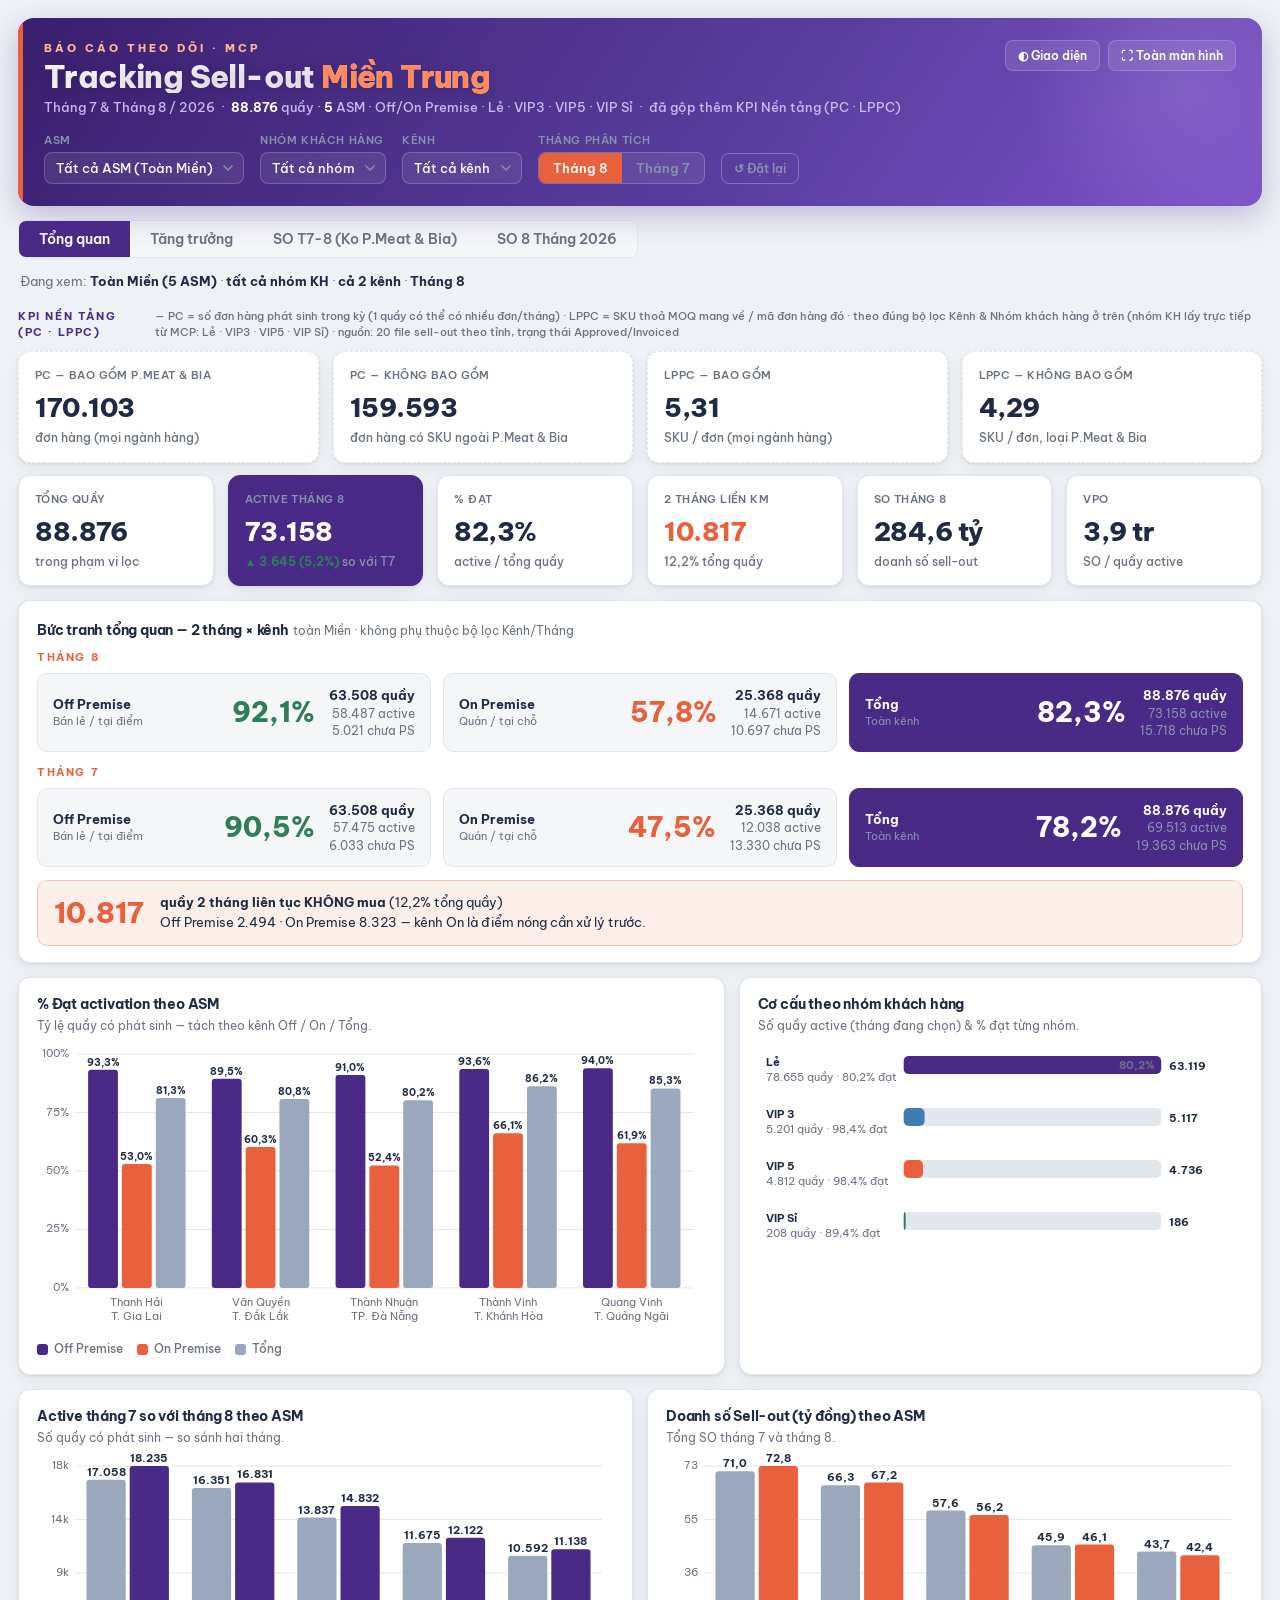
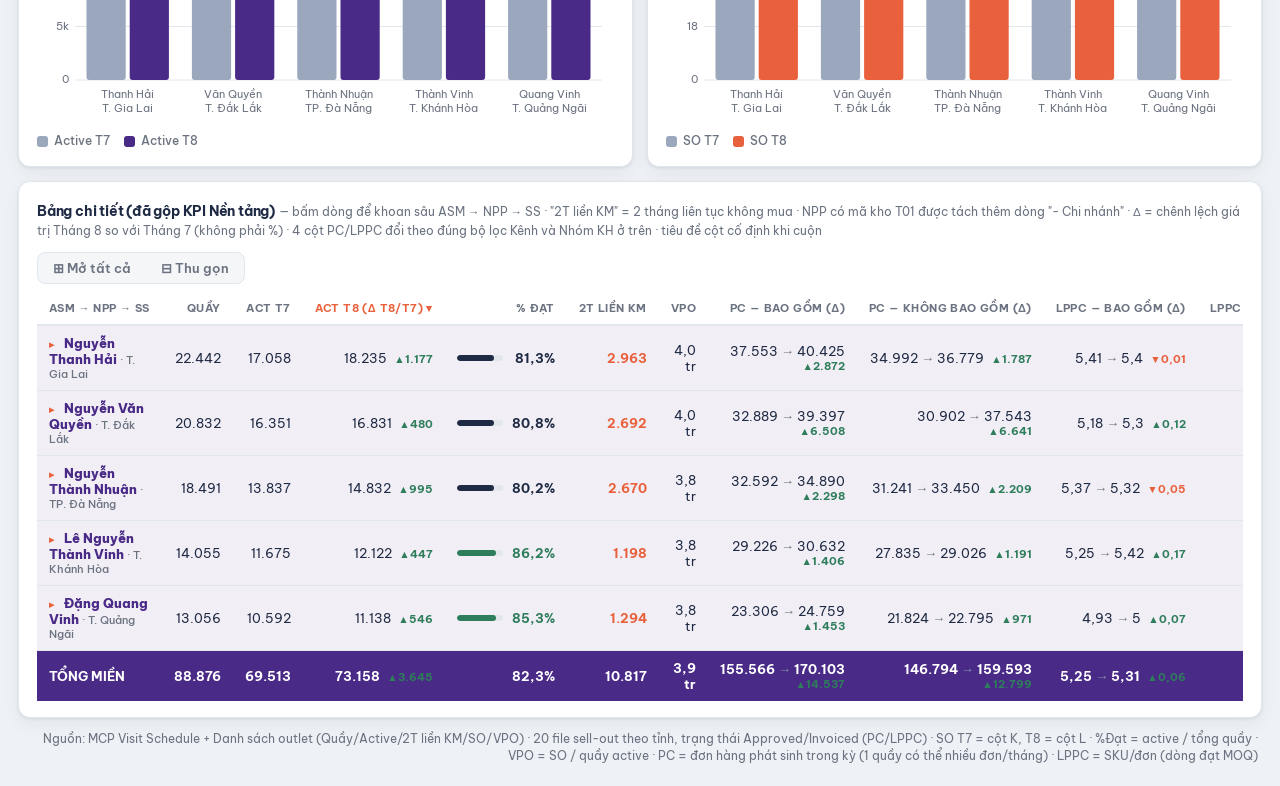
==== index.html.html @ 361c1997 "Add files via upload" ====
<html lang="vi"><head>
<meta charset="utf-8">
<meta name="viewport" content="width=device-width, initial-scale=1">
<style>img{max-width:100%}[hidden]{display:none!important}</style>
<title>Sell-out Miền Trung — Gộp KPI Nền tảng</title>
<link rel="preconnect" href="https://fonts.googleapis.com">
<link rel="preconnect" href="https://fonts.gstatic.com" crossorigin="">
<link rel="stylesheet" href="https://fonts.googleapis.com/css2?family=Be+Vietnam+Pro:wght@400;500;600;700;800&amp;display=swap">
<style>
:root{
  --bg:#eef1f5; --card:#ffffff; --ink:#1f2a44; --muted:#6b7280; --line:#e2e7ee;
  --navy:#4a2a87; --navy2:#6a48b0; --accent:#e8613c; --green:#2e7d5b; --slate:#a99ec9;
  --hdr-g1:#3a1f6e; --hdr-g2:#5b3fa0;
  --on-dark:#ffffff; --dark-sub:#8493ac; --chip:#f4f6f8; --shadow:0 1px 3px rgba(20,30,50,.09),0 6px 18px rgba(20,30,50,.05);
  --vip0:#4a2a87; --vip1:#3e7cb1; --vip2:#e8613c; --vip3:#2e7d5b;
  --nbbg:#fceee9; --nbln:#f1c3b4;
}
:root:not([data-theme="light"]){}
@media (prefers-color-scheme:dark){
  :root:not([data-theme="light"]){
    --bg:#0e1424; --card:#161f33; --ink:#eaf0f8; --muted:#9aa7bc; --line:#26324a;
    --navy:#2a1c4e; --navy2:#3a2a63; --chip:#1c1830; --slate:#7d6ea0; --hdr-g1:#241246; --hdr-g2:#3a2472;
    --shadow:0 1px 3px rgba(0,0,0,.4),0 8px 22px rgba(0,0,0,.35);
    --on-dark:#eaf0f8; --dark-sub:#8493ac; --nbbg:#2a1c18; --nbln:#5c3327;
  }
}
:root[data-theme="dark"]{
  --bg:#0e1424; --card:#161f33; --ink:#eaf0f8; --muted:#9aa7bc; --line:#26324a;
  --navy:#2a1c4e; --navy2:#3a2a63; --chip:#1c1830; --slate:#7d6ea0; --hdr-g1:#241246; --hdr-g2:#3a2472;
  --shadow:0 1px 3px rgba(0,0,0,.4),0 8px 22px rgba(0,0,0,.35);
  --on-dark:#eaf0f8; --dark-sub:#8493ac; --nbbg:#2a1c18; --nbln:#5c3327;
}
*{margin:0;padding:0;box-sizing:border-box}
body{font-family:'Be Vietnam Pro',-apple-system,BlinkMacSystemFont,'Segoe UI',Roboto,sans-serif;background:var(--bg);color:var(--ink);line-height:1.5;-webkit-font-smoothing:antialiased}
.wrap{max-width:1360px;margin:0 auto;padding:18px}
.tnum{font-variant-numeric:tabular-nums}

/* header */
.hdr{background:linear-gradient(125deg,var(--hdr-g1) 0%,var(--hdr-g2) 62%,#7c53c8 100%);color:var(--on-dark);border-radius:16px;padding:22px 26px;box-shadow:0 10px 30px rgba(74,42,135,.28);position:relative;overflow:hidden}
.hdr::before{content:"";position:absolute;left:0;top:0;bottom:0;width:5px;background:var(--accent)}
.hdr::after{content:"";position:absolute;right:-80px;top:-90px;width:320px;height:320px;border-radius:50%;background:radial-gradient(circle,rgba(255,255,255,.10),transparent 70%);pointer-events:none}
.hdr .eyebrow{font-size:11px;letter-spacing:3px;font-weight:800;color:#ffb599;text-transform:uppercase}
.hdr h1{font-size:31px;font-weight:800;margin:3px 0 5px;letter-spacing:-.6px;line-height:1.08;
  background:linear-gradient(92deg,#ffffff 0%,#f0e6ff 45%,#e9d0ff 100%);-webkit-background-clip:text;background-clip:text;color:transparent;
  text-shadow:0 2px 14px rgba(0,0,0,.18)}
.hdr h1 .accent{-webkit-text-fill-color:#ff8a5c;color:#ff8a5c}
.hdr .sub{font-size:12.5px;color:#cbb8ee;font-weight:500}
.hdr .sub b{color:#fff;font-weight:700}
.hdr-top{display:flex;justify-content:space-between;align-items:flex-start;gap:16px;flex-wrap:wrap}
.themebtn{background:rgba(255,255,255,.1);border:1px solid rgba(255,255,255,.18);color:var(--on-dark);border-radius:8px;padding:7px 12px;font-size:12px;font-weight:600;cursor:pointer;font-family:inherit}
.themebtn:hover{background:rgba(255,255,255,.18)}

/* filters */
.filters{display:flex;gap:16px;flex-wrap:wrap;margin-top:16px}
.fg{display:flex;flex-direction:column;gap:4px}
.fg label{font-size:10.5px;letter-spacing:.6px;text-transform:uppercase;color:var(--dark-sub);font-weight:600}
.fg select{padding:7px 30px 7px 11px;border:1px solid rgba(255,255,255,.2);border-radius:8px;background:rgba(255,255,255,.08);color:var(--on-dark);font-size:13px;font-weight:500;font-family:inherit;cursor:pointer;
  appearance:none;background-image:url("data:image/svg+xml;utf8,<svg xmlns='http://www.w3.org/2000/svg' width='10' height='10' viewBox='0 0 10 10'><path d='M1 3l4 4 4-4' stroke='%238493ac' stroke-width='1.5' fill='none' stroke-linecap='round'/></svg>");background-repeat:no-repeat;background-position:right 10px center}
.fg select option{background:#3a2472;color:#fff}
.seg{display:inline-flex;background:rgba(255,255,255,.08);border:1px solid rgba(255,255,255,.2);border-radius:8px;overflow:hidden}
.seg button{background:transparent;border:0;color:var(--dark-sub);padding:7px 14px;font-size:13px;font-weight:600;cursor:pointer;font-family:inherit}
.seg button.on{background:var(--accent);color:#fff}
.reset{align-self:flex-end;background:transparent;border:1px solid rgba(255,255,255,.25);color:var(--dark-sub);border-radius:8px;padding:7px 12px;font-size:12px;font-weight:600;cursor:pointer;font-family:inherit}
.reset:hover{color:#fff;border-color:rgba(255,255,255,.5)}

.context{margin:14px 2px 4px;font-size:13px;color:var(--muted)}
.context b{color:var(--ink);font-weight:700}

/* kpi */
.kpis{display:grid;grid-template-columns:repeat(6,1fr);gap:14px;margin-top:12px}
.kpi{background:var(--card);border:1px solid var(--line);border-radius:12px;padding:15px 16px;box-shadow:var(--shadow)}
.kpi .k-lab{font-size:11px;letter-spacing:.4px;text-transform:uppercase;color:var(--muted);font-weight:600}
.kpi .k-val{font-size:26px;font-weight:800;margin-top:5px;letter-spacing:-.5px}
.kpi .k-sub{font-size:11.5px;color:var(--muted);margin-top:2px;font-weight:500}
.kpi .k-sub .up{color:var(--green);font-weight:700}
.kpi .k-sub .dn{color:var(--accent);font-weight:700}
.kpi.hl{background:var(--navy);border-color:var(--navy)}
.kpi.hl .k-lab,.kpi.hl .k-sub{color:var(--dark-sub)}
.kpi.hl .k-val{color:#fff}

/* overview matrix */
.ov-lab{font-size:11px;letter-spacing:1.6px;font-weight:700;color:var(--accent);margin:12px 0 7px}
.ov-lab:first-child{margin-top:2px}
.ov-cards{display:grid;grid-template-columns:repeat(3,1fr);gap:12px}
.ovc{border:1px solid var(--line);border-radius:10px;padding:12px 15px;background:var(--chip);display:flex;align-items:center;gap:14px}
.ovc.tot{background:var(--navy);color:#fff;border-color:var(--navy)}
.ovc-l{flex:1;min-width:0}
.ovc-h{font-size:12.5px;font-weight:700}
.ovc-sub{font-size:10.5px;color:var(--muted)}
.ovc.tot .ovc-sub{color:var(--dark-sub)}
.ovc-p{font-size:27px;font-weight:800;line-height:1}
.ovc-r{text-align:right;font-size:11.5px;color:var(--muted);font-variant-numeric:tabular-nums;white-space:nowrap}
.ovc.tot .ovc-r{color:var(--dark-sub)}
.ovc-r b{display:block;color:var(--ink);font-size:12.5px}
.ovc.tot .ovc-r b{color:#fff}
.ov-nb{margin-top:13px;background:var(--nbbg);border:1px solid var(--nbln);border-radius:10px;padding:11px 16px;display:flex;align-items:center;gap:16px}
.ov-nb .n{font-size:28px;font-weight:800;color:var(--accent);font-variant-numeric:tabular-nums}
.ov-nb .t{font-size:13px}
.ov-nb .t b{font-weight:700}
/* drill tree */
tbody tr.lvl0{cursor:pointer;background:color-mix(in srgb,var(--navy) 8%,var(--card))}
tbody tr.lvl0:hover{background:color-mix(in srgb,var(--navy) 15%,var(--card))}
tbody tr.lvl0 td:first-child{font-weight:800;color:var(--navy)}
tbody tr.lvl1{cursor:pointer;background:var(--card)}
tbody tr.lvl1:hover{background:var(--chip)}
tbody tr.lvl1 td:first-child{font-weight:700}
tbody tr.lvl2 td:first-child{font-weight:500;color:var(--muted)}
.cx{display:inline-block;width:15px;color:var(--accent);font-size:10px;font-weight:800}
.cx.leaf{color:transparent}
.nm{font-variant-numeric:normal}

/* charts */
.grid2{display:grid;grid-template-columns:1.35fr 1fr;gap:14px;margin-top:14px}
.grid2b{display:grid;grid-template-columns:1fr 1fr;gap:14px;margin-top:14px}
.panel{background:var(--card);border:1px solid var(--line);border-radius:12px;padding:16px 18px;box-shadow:var(--shadow)}
.panel h3{font-size:14px;font-weight:700;letter-spacing:-.2px}
.panel .pnote{font-size:11.5px;color:var(--muted);margin-top:2px;margin-bottom:6px}
.legend{display:flex;gap:14px;flex-wrap:wrap;margin-top:10px}
.legend span{display:inline-flex;align-items:center;gap:6px;font-size:12px;color:var(--muted);font-weight:500}
.legend i{width:11px;height:11px;border-radius:3px;display:inline-block}
svg .axis{fill:var(--muted);font-size:11px}
svg .axis.tn{font-variant-numeric:tabular-nums}
svg .vlab{fill:var(--ink);font-size:10.5px;font-weight:700;font-variant-numeric:tabular-nums}
svg .grid{stroke:var(--line);stroke-width:1}

/* table */
.tbl-head{display:flex;justify-content:space-between;align-items:center;gap:12px;flex-wrap:wrap;margin-bottom:8px}
.tabseg{display:inline-flex;background:var(--chip);border:1px solid var(--line);border-radius:8px;overflow:hidden}
.tabseg button{background:transparent;border:0;color:var(--muted);padding:7px 15px;font-size:13px;font-weight:600;cursor:pointer;font-family:inherit}
.tabseg button.on{background:var(--navy);color:#fff}
table{width:100%;border-collapse:collapse;font-size:13px}
thead th{text-align:right;padding:9px 12px;border-bottom:2px solid var(--line);color:var(--muted);font-weight:700;font-size:11px;text-transform:uppercase;letter-spacing:.4px;white-space:nowrap;cursor:pointer;user-select:none}
thead th:first-child{text-align:left}
thead th:hover{color:var(--ink)}
thead th.sorted{color:var(--accent)}
tbody td{padding:9px 12px;border-bottom:1px solid var(--line);text-align:right;font-variant-numeric:tabular-nums}
tbody td:first-child{text-align:left;font-weight:600}
tbody tr:hover{background:var(--chip)}
tbody tr.tot{background:var(--navy);color:#fff}
tbody tr.tot td{border-bottom:none;font-weight:700}
tbody tr.tot:hover{background:var(--navy)}
.kv{font-size:11px;color:var(--muted);font-weight:500}
tbody tr.tot .kv{color:var(--dark-sub)}
.pctcell{display:inline-flex;align-items:center;gap:8px;justify-content:flex-end}
.pbar{width:46px;height:6px;border-radius:3px;background:var(--line);overflow:hidden;flex:none}
.pbar i{display:block;height:100%;border-radius:3px}
.pv{min-width:44px;text-align:right;font-weight:700}
.foot{color:var(--muted);font-size:11.5px;text-align:right;padding:12px 4px 4px}
@media (max-width:960px){.kpis{grid-template-columns:repeat(3,1fr)}.grid2,.grid2b{grid-template-columns:1fr}}
@media (max-width:560px){.kpis{grid-template-columns:repeat(2,1fr)}}

.kpisFund{display:grid;grid-template-columns:repeat(4,1fr);gap:14px;margin-top:10px}
.kpisFund .kpi{border-style:dashed}
.fundlab{font-size:11px;letter-spacing:1.6px;font-weight:700;color:var(--navy);margin:16px 0 7px;display:flex;align-items:center;gap:10px}
.fundlab .fnote{font-size:11px;letter-spacing:0;font-weight:500;color:var(--muted);text-transform:none}
.fx{color:var(--muted);font-weight:600}
.tdelta{font-size:10.5px;margin-left:4px;font-weight:700}
.tdelta.up{color:var(--green)}
.tdelta.dn{color:var(--accent)}
tbody tr.tot .fx{color:var(--dark-sub)}
#tblScroll{overflow:auto;max-height:640px}
#tbl thead th{position:sticky;top:0;background:var(--card);z-index:2;box-shadow:0 1px 0 var(--line)}

.pagetabs{margin:14px 0 0}
.pagetabs button{padding:9px 20px;font-size:13.5px}
.gnote{font-size:11.5px;color:var(--muted);margin-top:8px;line-height:1.6}
.gnote b{color:var(--ink)}
#gSummaryTbl thead th:first-child,#gtbl thead th:first-child{text-align:left}
#gtblScroll{overflow:auto;max-height:640px}
#gtbl thead th{position:sticky;top:0;background:var(--card);z-index:2;box-shadow:0 1px 0 var(--line)}
#gCatCtl{margin-bottom:12px;flex-wrap:wrap}
#gCatCtl button{padding:7px 13px;font-size:12.5px}
.hdrbtns{display:flex;gap:8px;flex-wrap:wrap}

#soTblScroll{overflow:auto;max-height:640px}
#soTbl thead th{position:sticky;top:0;background:var(--card);z-index:2;box-shadow:0 1px 0 var(--line)}

#t8TblScroll{overflow:auto;max-height:640px}
#t8Tbl thead th{position:sticky;top:0;background:var(--card);z-index:2;box-shadow:0 1px 0 var(--line)}
.t8insight{display:grid;grid-template-columns:1fr 1fr;gap:14px;margin-top:12px}
@media (max-width:900px){.t8insight{grid-template-columns:1fr}}
.t8card{border:1px solid var(--line);border-radius:10px;padding:14px 16px;background:var(--card)}
.t8card h4{font-size:12.5px;letter-spacing:.5px;margin:0 0 10px;display:flex;align-items:center;gap:8px}
.t8card.good h4{color:var(--green)}
.t8card.warn h4{color:var(--accent)}
.t8row{display:flex;justify-content:space-between;align-items:baseline;gap:10px;padding:7px 0;border-bottom:1px dashed var(--line);font-size:12.5px}
.t8row:last-child{border-bottom:none}
.t8row .nm{font-weight:600;color:var(--ink)}
.t8row .sub{color:var(--muted);font-size:11px;display:block}
.t8row .pv{font-weight:700;white-space:nowrap}
.t8asmtbl{width:100%;border-collapse:collapse;font-size:12.5px;margin-top:10px}
.t8asmtbl th{text-align:left;padding:6px 10px;color:var(--muted);font-weight:600;font-size:11px;letter-spacing:.4px}
.t8asmtbl td{padding:6px 10px;border-top:1px solid var(--line)}
.t8norm{font-size:12.5px;color:var(--muted);margin-top:4px}
.t8norm b{color:var(--ink)}
</style>
</head>
<body>
<div class="wrap">
  <header class="hdr">
    <div class="hdr-top">
      <div>
        <div class="eyebrow">Báo cáo theo dõi · MCP</div>
        <h1>Tracking Sell-out <span class="accent">Miền Trung</span></h1>
        <div class="sub">Tháng 7 &amp; Tháng 8 / 2026 &nbsp;·&nbsp; <b>88.876</b> quầy · <b>5</b> ASM · Off/On Premise · Lẻ · VIP3 · VIP5 · VIP Sỉ &nbsp;·&nbsp; đã gộp thêm KPI Nền tảng (PC · LPPC)</div>
      </div>
      <div class="hdrbtns"><button class="themebtn" id="themeBtn">◐ Giao diện</button><button class="themebtn" id="fsBtn">⛶ Toàn màn hình</button></div>
    </div>
    <div class="filters">
      <div class="fg"><label>ASM</label><select id="fAsm"><option value="all">Tất cả ASM (Toàn Miền)</option><option value="Nguyễn Thanh Hải">Nguyễn Thanh Hải</option><option value="Nguyễn Văn Quyền">Nguyễn Văn Quyền</option><option value="Nguyễn Thành Nhuận">Nguyễn Thành Nhuận</option><option value="Lê Nguyễn Thành Vinh">Lê Nguyễn Thành Vinh</option><option value="Đặng Quang Vinh">Đặng Quang Vinh</option></select></div>
      <div class="fg"><label>Nhóm khách hàng</label><select id="fVip">
        <option value="all">Tất cả nhóm</option><option value="LẺ">Lẻ</option><option value="VIP3">VIP 3</option><option value="VIP5">VIP 5</option><option value="VIPSI">VIP Sỉ</option></select></div>
      <div class="fg"><label>Kênh</label><select id="fOO">
        <option value="all">Tất cả kênh</option><option value="OFF">Off Premise</option><option value="ON">On Premise</option></select></div>
      <div class="fg"><label>Tháng phân tích</label><div class="seg" id="fMonth"><button data-m="8" class="on">Tháng 8</button><button data-m="7">Tháng 7</button></div></div>
      <button class="reset" id="reset">↺ Đặt lại</button>
    </div>
  </header>

  <div class="tabseg pagetabs" id="pageTabs"><button data-pg="ov" class="on">Tổng quan</button><button data-pg="gr">Tăng trưởng</button><button data-pg="so">SO T7-8 (Ko P.Meat &amp; Bia)</button><button data-pg="t8">SO 8 Tháng 2026</button></div>

  <div id="pgOv">
  <div class="context" id="context">Đang xem: <b>Toàn Miền (5 ASM)</b> · <b>tất cả nhóm KH</b> · <b>cả 2 kênh</b> · <b>Tháng 8</b></div>
  <div class="fundlab">KPI NỀN TẢNG (PC · LPPC) <span class="fnote">— PC = số đơn hàng phát sinh trong kỳ (1 quầy có thể có nhiều đơn/tháng) · LPPC = SKU thoả MOQ mang về / mã đơn hàng đó · theo đúng bộ lọc Kênh &amp; Nhóm khách hàng ở trên (nhóm KH lấy trực tiếp từ MCP: Lẻ · VIP3 · VIP5 · VIP Sỉ) · nguồn: 20 file sell-out theo tỉnh, trạng thái Approved/Invoiced</span></div>
  <div class="kpisFund" id="kpisFund"></div>
  <div class="kpis" id="kpis"><div class="kpi "><div class="k-lab">Tổng quầy</div><div class="k-val">88.876</div><div class="k-sub">trong phạm vi lọc</div></div><div class="kpi hl"><div class="k-lab">Active tháng 8</div><div class="k-val">73.158</div><div class="k-sub"><span class="up">▲ 3.645 (5,2%)</span> so với T7</div></div><div class="kpi "><div class="k-lab">% Đạt</div><div class="k-val" style="color:var(--ink)">82,3%</div><div class="k-sub">active / tổng quầy</div></div><div class="kpi "><div class="k-lab">2 tháng liền KM</div><div class="k-val" style="color:#e8613c">10.817</div><div class="k-sub">12,2% tổng quầy</div></div><div class="kpi "><div class="k-lab">SO tháng 8</div><div class="k-val">284,6 tỷ</div><div class="k-sub">doanh số sell-out</div></div><div class="kpi "><div class="k-lab">VPO</div><div class="k-val">3,9 tr</div><div class="k-sub">SO / quầy active</div></div></div>

  <div class="panel" style="margin-top:14px">
    <div class="tbl-head"><div><h3 style="display:inline">Bức tranh tổng quan — 2 tháng × kênh</h3> <span class="pnote" id="ovNote" style="display:inline">toàn Miền · không phụ thuộc bộ lọc Kênh/Tháng</span></div></div>
    <div id="overview"><div class="ov-lab">THÁNG 8</div><div class="ov-cards">
    <div class="ovc "><div class="ovc-l"><div class="ovc-h">Off Premise</div><div class="ovc-sub">Bán lẻ / tại điểm</div></div>
      <div class="ovc-p" style="color:#2e7d5b">92,1%</div>
      <div class="ovc-r"><b>63.508 quầy</b>58.487 active<br>5.021 chưa PS</div></div>
    <div class="ovc "><div class="ovc-l"><div class="ovc-h">On Premise</div><div class="ovc-sub">Quán / tại chỗ</div></div>
      <div class="ovc-p" style="color:#e8613c">57,8%</div>
      <div class="ovc-r"><b>25.368 quầy</b>14.671 active<br>10.697 chưa PS</div></div>
    <div class="ovc tot"><div class="ovc-l"><div class="ovc-h">Tổng</div><div class="ovc-sub">Toàn kênh</div></div>
      <div class="ovc-p" style="color:#fff">82,3%</div>
      <div class="ovc-r"><b>88.876 quầy</b>73.158 active<br>15.718 chưa PS</div></div></div><div class="ov-lab">THÁNG 7</div><div class="ov-cards">
    <div class="ovc "><div class="ovc-l"><div class="ovc-h">Off Premise</div><div class="ovc-sub">Bán lẻ / tại điểm</div></div>
      <div class="ovc-p" style="color:#2e7d5b">90,5%</div>
      <div class="ovc-r"><b>63.508 quầy</b>57.475 active<br>6.033 chưa PS</div></div>
    <div class="ovc "><div class="ovc-l"><div class="ovc-h">On Premise</div><div class="ovc-sub">Quán / tại chỗ</div></div>
      <div class="ovc-p" style="color:#e8613c">47,5%</div>
      <div class="ovc-r"><b>25.368 quầy</b>12.038 active<br>13.330 chưa PS</div></div>
    <div class="ovc tot"><div class="ovc-l"><div class="ovc-h">Tổng</div><div class="ovc-sub">Toàn kênh</div></div>
      <div class="ovc-p" style="color:#fff">78,2%</div>
      <div class="ovc-r"><b>88.876 quầy</b>69.513 active<br>19.363 chưa PS</div></div></div><div class="ov-nb"><div class="n">10.817</div><div class="t"><b>quầy 2 tháng liên tục KHÔNG mua</b> (12,2% tổng quầy)<br>Off Premise 2.494 · On Premise 8.323 — kênh On là điểm nóng cần xử lý trước.</div></div></div>
  </div>

  <div class="grid2">
    <div class="panel">
      <h3>% Đạt activation theo ASM</h3>
      <div class="pnote" id="noteA">Tỷ lệ quầy có phát sinh — tách theo kênh Off / On / Tổng.</div>
      <div id="chartA"><svg viewBox="0 0 366 290" width="100%" height="290" preserveAspectRatio="xMidYMid meet"><line x1="38" y1="248" x2="354" y2="248" class="grid"></line><text x="32" y="251" class="axis tn" text-anchor="end">0%</text><line x1="38" y1="189.5" x2="354" y2="189.5" class="grid"></line><text x="32" y="192.5" class="axis tn" text-anchor="end">25%</text><line x1="38" y1="131" x2="354" y2="131" class="grid"></line><text x="32" y="134" class="axis tn" text-anchor="end">50%</text><line x1="38" y1="72.5" x2="354" y2="72.5" class="grid"></line><text x="32" y="75.5" class="axis tn" text-anchor="end">75%</text><line x1="38" y1="14" x2="354" y2="14" class="grid"></line><text x="32" y="17" class="axis tn" text-anchor="end">100%</text><rect x="45.688" y="29.704099142040036" width="13.274666666666665" height="218.29590085795996" rx="3" fill="#4a2a87" opacity="1"></rect><text x="52.32533333333333" y="25.704099142040036" class="vlab" text-anchor="middle">93,3%</text><rect x="62.962666666666664" y="123.93499329059193" width="13.274666666666665" height="124.06500670940807" rx="3" fill="#e8613c" opacity="1"></rect><text x="69.6" y="119.93499329059193" class="vlab" text-anchor="middle">53,0%</text><rect x="80.23733333333334" y="57.86587648159701" width="13.274666666666665" height="190.134123518403" rx="3" fill="#9aa7bc" opacity="1"></rect><text x="86.87466666666667" y="53.86587648159701" class="vlab" text-anchor="middle">81,3%</text><text x="69.6" y="266" class="axis" text-anchor="middle">Thanh Hải</text><text x="69.6" y="280" class="axis" text-anchor="middle">T. Gia Lai</text><rect x="108.888" y="38.569280196869215" width="13.274666666666665" height="209.43071980313078" rx="3" fill="#4a2a87" opacity="1"></rect><text x="115.52533333333334" y="34.569280196869215" class="vlab" text-anchor="middle">89,5%</text><rect x="126.16266666666667" y="106.98887635015316" width="13.274666666666665" height="141.01112364984684" rx="3" fill="#e8613c" opacity="1"></rect><text x="132.8" y="102.98887635015316" class="vlab" text-anchor="middle">60,3%</text><rect x="143.43733333333333" y="58.942108294930875" width="13.274666666666665" height="189.05789170506912" rx="3" fill="#9aa7bc" opacity="1"></rect><text x="150.07466666666667" y="54.942108294930875" class="vlab" text-anchor="middle">80,8%</text><text x="132.8" y="266" class="axis" text-anchor="middle">Văn Quyền</text><text x="132.8" y="280" class="axis" text-anchor="middle">T. Đắk Lắk</text><rect x="172.08800000000002" y="34.996395855233516" width="13.274666666666665" height="213.00360414476648" rx="3" fill="#4a2a87" opacity="1"></rect><text x="178.72533333333337" y="30.996395855233516" class="vlab" text-anchor="middle">91,0%</text><rect x="189.36266666666668" y="125.45872801082544" width="13.274666666666665" height="122.54127198917456" rx="3" fill="#e8613c" opacity="1"></rect><text x="196.00000000000003" y="121.45872801082544" class="vlab" text-anchor="middle">52,4%</text><rect x="206.63733333333334" y="60.30393164242065" width="13.274666666666665" height="187.69606835757935" rx="3" fill="#9aa7bc" opacity="1"></rect><text x="213.2746666666667" y="56.30393164242065" class="vlab" text-anchor="middle">80,2%</text><text x="196" y="266" class="axis" text-anchor="middle">Thành Nhuận</text><text x="196" y="280" class="axis" text-anchor="middle">TP. Đà Nẵng</text><rect x="235.288" y="28.94342923794713" width="13.274666666666665" height="219.05657076205287" rx="3" fill="#4a2a87" opacity="1"></rect><text x="241.92533333333336" y="24.94342923794713" class="vlab" text-anchor="middle">93,6%</text><rect x="252.56266666666667" y="93.26307406424212" width="13.274666666666665" height="154.73692593575788" rx="3" fill="#e8613c" opacity="1"></rect><text x="259.2" y="89.26307406424212" class="vlab" text-anchor="middle">66,1%</text><rect x="269.83733333333333" y="46.182283884738524" width="13.274666666666665" height="201.81771611526148" rx="3" fill="#9aa7bc" opacity="1"></rect><text x="276.4746666666667" y="42.182283884738524" class="vlab" text-anchor="middle">86,2%</text><text x="259.20000000000005" y="266" class="axis" text-anchor="middle">Thành Vinh</text><text x="259.20000000000005" y="280" class="axis" text-anchor="middle">T. Khánh Hòa</text><rect x="298.488" y="28.155797861186812" width="13.274666666666665" height="219.8442021388132" rx="3" fill="#4a2a87" opacity="1"></rect><text x="305.12533333333334" y="24.155797861186812" class="vlab" text-anchor="middle">94,0%</text><rect x="315.7626666666667" y="103.1967026719727" width="13.274666666666665" height="144.8032973280273" rx="3" fill="#e8613c" opacity="1"></rect><text x="322.40000000000003" y="99.1967026719727" class="vlab" text-anchor="middle">61,9%</text><rect x="333.0373333333333" y="48.375919117647044" width="13.274666666666665" height="199.62408088235296" rx="3" fill="#9aa7bc" opacity="1"></rect><text x="339.67466666666667" y="44.375919117647044" class="vlab" text-anchor="middle">85,3%</text><text x="322.40000000000003" y="266" class="axis" text-anchor="middle">Quang Vinh</text><text x="322.40000000000003" y="280" class="axis" text-anchor="middle">T. Quảng Ngãi</text></svg></div>
      <div class="legend" id="legA"><span><i style="background:#4a2a87"></i>Off Premise</span><span><i style="background:#e8613c"></i>On Premise</span><span><i style="background:#9aa7bc"></i>Tổng</span></div>
    </div>
    <div class="panel">
      <h3>Cơ cấu theo nhóm khách hàng</h3>
      <div class="pnote" id="noteB">Số quầy active (tháng đang chọn) &amp; % đạt từng nhóm.</div>
      <div id="chartB"><svg viewBox="0 0 366 218" width="100%" height="218" preserveAspectRatio="xMidYMid meet"><text x="8" y="26" class="vlab" text-anchor="start">Lẻ</text><text x="8" y="41" class="axis" text-anchor="start">78.655 quầy · 80,2% đạt</text><rect x="109.8" y="16" width="174.2" height="18" rx="5" fill="var(--line)"></rect><rect x="109.8" y="16" width="174.2" height="18" rx="5" fill="var(--vip0)"></rect><text x="292" y="30" class="vlab" text-anchor="start">63.119</text><text x="278" y="29" class="axis" text-anchor="end" fill="#fff" font-weight="700">80,2%</text><text x="8" y="78" class="vlab" text-anchor="start">VIP 3</text><text x="8" y="93" class="axis" text-anchor="start">5.201 quầy · 98,4% đạt</text><rect x="109.8" y="68" width="174.2" height="18" rx="5" fill="var(--line)"></rect><rect x="109.8" y="68" width="14.122235776865919" height="18" rx="5" fill="var(--vip1)"></rect><text x="292" y="82" class="vlab" text-anchor="start">5.117</text><text x="8" y="130" class="vlab" text-anchor="start">VIP 5</text><text x="8" y="145" class="axis" text-anchor="start">4.812 quầy · 98,4% đạt</text><rect x="109.8" y="120" width="174.2" height="18" rx="5" fill="var(--line)"></rect><rect x="109.8" y="120" width="13.070726722539963" height="18" rx="5" fill="var(--vip2)"></rect><text x="292" y="134" class="vlab" text-anchor="start">4.736</text><text x="8" y="182" class="vlab" text-anchor="start">VIP Sỉ</text><text x="8" y="197" class="axis" text-anchor="start">208 quầy · 89,4% đạt</text><rect x="109.8" y="172" width="174.2" height="18" rx="5" fill="var(--line)"></rect><rect x="109.8" y="172" width="2" height="18" rx="5" fill="var(--vip3)"></rect><text x="292" y="186" class="vlab" text-anchor="start">186</text></svg></div>
    </div>
  </div>

  <div class="grid2b">
    <div class="panel">
      <h3>Active tháng 7 so với tháng 8 theo ASM</h3>
      <div class="pnote">Số quầy có phát sinh — so sánh hai tháng.</div>
      <div id="chartC"><svg viewBox="0 0 366 270" width="100%" height="270" preserveAspectRatio="xMidYMid meet"><line x1="38" y1="228" x2="354" y2="228" class="grid"></line><text x="32" y="231" class="axis tn" text-anchor="end">0</text><line x1="38" y1="174.5" x2="354" y2="174.5" class="grid"></line><text x="32" y="177.5" class="axis tn" text-anchor="end">5k</text><line x1="38" y1="121" x2="354" y2="121" class="grid"></line><text x="32" y="124" class="axis tn" text-anchor="end">9k</text><line x1="38" y1="67.5" x2="354" y2="67.5" class="grid"></line><text x="32" y="70.5" class="axis tn" text-anchor="end">14k</text><line x1="38" y1="14" x2="354" y2="14" class="grid"></line><text x="32" y="17" class="axis tn" text-anchor="end">18k</text><rect x="45.688" y="27.81288730463396" width="21.912" height="200.18711269536604" rx="3" fill="#9aa7bc" opacity="1"></rect><text x="56.644000000000005" y="23.81288730463396" class="vlab" text-anchor="middle">17.058</text><rect x="71.6" y="14" width="21.912" height="214" rx="3" fill="#4a2a87" opacity="1"></rect><text x="82.556" y="10" class="vlab" text-anchor="middle">18.235</text><text x="69.6" y="246" class="axis" text-anchor="middle">Thanh Hải</text><text x="69.6" y="260" class="axis" text-anchor="middle">T. Gia Lai</text><rect x="108.888" y="36.11000822593911" width="21.912" height="191.8899917740609" rx="3" fill="#9aa7bc" opacity="1"></rect><text x="119.84400000000001" y="32.11000822593911" class="vlab" text-anchor="middle">16.351</text><rect x="134.8" y="30.476885111050194" width="21.912" height="197.5231148889498" rx="3" fill="#4a2a87" opacity="1"></rect><text x="145.756" y="26.476885111050194" class="vlab" text-anchor="middle">16.831</text><text x="132.8" y="246" class="axis" text-anchor="middle">Văn Quyền</text><text x="132.8" y="260" class="axis" text-anchor="middle">T. Đắk Lắk</text><rect x="172.08800000000002" y="65.61349054017" width="21.912" height="162.38650945983" rx="3" fill="#9aa7bc" opacity="1"></rect><text x="183.044" y="61.613490540170005" class="vlab" text-anchor="middle">13.837</text><rect x="198.00000000000003" y="53.93649574993145" width="21.912" height="174.06350425006855" rx="3" fill="#4a2a87" opacity="1"></rect><text x="208.95600000000002" y="49.93649574993145" class="vlab" text-anchor="middle">14.832</text><text x="196" y="246" class="axis" text-anchor="middle">Thành Nhuận</text><text x="196" y="260" class="axis" text-anchor="middle">TP. Đà Nẵng</text><rect x="235.288" y="90.9860159034823" width="21.912" height="137.0139840965177" rx="3" fill="#9aa7bc" opacity="1"></rect><text x="246.244" y="86.9860159034823" class="vlab" text-anchor="middle">11.675</text><rect x="261.2" y="85.74017000274196" width="21.912" height="142.25982999725804" rx="3" fill="#4a2a87" opacity="1"></rect><text x="272.156" y="81.74017000274196" class="vlab" text-anchor="middle">12.122</text><text x="259.20000000000005" y="246" class="axis" text-anchor="middle">Thành Vinh</text><text x="259.20000000000005" y="260" class="axis" text-anchor="middle">T. Khánh Hòa</text><rect x="298.488" y="103.69574993145052" width="21.912" height="124.30425006854948" rx="3" fill="#9aa7bc" opacity="1"></rect><text x="309.444" y="99.69574993145052" class="vlab" text-anchor="middle">10.592</text><rect x="324.4" y="97.28807238826434" width="21.912" height="130.71192761173566" rx="3" fill="#4a2a87" opacity="1"></rect><text x="335.356" y="93.28807238826434" class="vlab" text-anchor="middle">11.138</text><text x="322.40000000000003" y="246" class="axis" text-anchor="middle">Quang Vinh</text><text x="322.40000000000003" y="260" class="axis" text-anchor="middle">T. Quảng Ngãi</text></svg></div>
      <div class="legend" id="legC"><span><i style="background:#9aa7bc"></i>Active T7</span><span><i style="background:#4a2a87"></i>Active T8</span></div>
    </div>
    <div class="panel">
      <h3>Doanh số Sell-out (tỷ đồng) theo ASM</h3>
      <div class="pnote">Tổng SO tháng 7 và tháng 8.</div>
      <div id="chartD"><svg viewBox="0 0 366 270" width="100%" height="270" preserveAspectRatio="xMidYMid meet"><line x1="38" y1="228" x2="354" y2="228" class="grid"></line><text x="32" y="231" class="axis tn" text-anchor="end">0</text><line x1="38" y1="174.5" x2="354" y2="174.5" class="grid"></line><text x="32" y="177.5" class="axis tn" text-anchor="end">18</text><line x1="38" y1="121" x2="354" y2="121" class="grid"></line><text x="32" y="124" class="axis tn" text-anchor="end">36</text><line x1="38" y1="67.5" x2="354" y2="67.5" class="grid"></line><text x="32" y="70.5" class="axis tn" text-anchor="end">55</text><line x1="38" y1="14" x2="354" y2="14" class="grid"></line><text x="32" y="17" class="axis tn" text-anchor="end">73</text><rect x="45.688" y="19.159386448658267" width="21.912" height="208.84061355134173" rx="3" fill="#9aa7bc" opacity="1"></rect><text x="56.644000000000005" y="15.159386448658267" class="vlab" text-anchor="middle">71,0</text><rect x="71.6" y="14" width="21.912" height="214" rx="3" fill="#e8613c" opacity="1"></rect><text x="82.556" y="10" class="vlab" text-anchor="middle">72,8</text><text x="69.6" y="246" class="axis" text-anchor="middle">Thanh Hải</text><text x="69.6" y="260" class="axis" text-anchor="middle">T. Gia Lai</text><rect x="108.888" y="33.1685613443633" width="21.912" height="194.8314386556367" rx="3" fill="#9aa7bc" opacity="1"></rect><text x="119.84400000000001" y="29.168561344363297" class="vlab" text-anchor="middle">66,3</text><rect x="134.8" y="30.523907321078298" width="21.912" height="197.4760926789217" rx="3" fill="#e8613c" opacity="1"></rect><text x="145.756" y="26.523907321078298" class="vlab" text-anchor="middle">67,2</text><text x="132.8" y="246" class="axis" text-anchor="middle">Văn Quyền</text><text x="132.8" y="260" class="axis" text-anchor="middle">T. Đắk Lắk</text><rect x="172.08800000000002" y="58.51106494541301" width="21.912" height="169.488935054587" rx="3" fill="#9aa7bc" opacity="1"></rect><text x="183.044" y="54.51106494541301" class="vlab" text-anchor="middle">57,6</text><rect x="198.00000000000003" y="62.896755596697034" width="21.912" height="165.10324440330297" rx="3" fill="#e8613c" opacity="1"></rect><text x="208.95600000000002" y="58.896755596697034" class="vlab" text-anchor="middle">56,2</text><text x="196" y="246" class="axis" text-anchor="middle">Thành Nhuận</text><text x="196" y="260" class="axis" text-anchor="middle">TP. Đà Nẵng</text><rect x="235.288" y="93.13292081286548" width="21.912" height="134.86707918713452" rx="3" fill="#9aa7bc" opacity="1"></rect><text x="246.244" y="89.13292081286548" class="vlab" text-anchor="middle">45,9</text><rect x="261.2" y="92.53632992369734" width="21.912" height="135.46367007630266" rx="3" fill="#e8613c" opacity="1"></rect><text x="272.156" y="88.53632992369734" class="vlab" text-anchor="middle">46,1</text><text x="259.20000000000005" y="246" class="axis" text-anchor="middle">Thành Vinh</text><text x="259.20000000000005" y="260" class="axis" text-anchor="middle">T. Khánh Hòa</text><rect x="298.488" y="99.60003507433706" width="21.912" height="128.39996492566294" rx="3" fill="#9aa7bc" opacity="1"></rect><text x="309.444" y="95.60003507433706" class="vlab" text-anchor="middle">43,7</text><rect x="324.4" y="103.19732762166352" width="21.912" height="124.80267237833648" rx="3" fill="#e8613c" opacity="1"></rect><text x="335.356" y="99.19732762166352" class="vlab" text-anchor="middle">42,4</text><text x="322.40000000000003" y="246" class="axis" text-anchor="middle">Quang Vinh</text><text x="322.40000000000003" y="260" class="axis" text-anchor="middle">T. Quảng Ngãi</text></svg></div>
      <div class="legend" id="legD"><span><i style="background:#9aa7bc"></i>SO T7</span><span><i style="background:#e8613c"></i>SO T8</span></div>
    </div>
  </div>

  <div class="panel" style="margin-top:14px">
    <div class="tbl-head">
      <div><h3 style="display:inline">Bảng chi tiết (đã gộp KPI Nền tảng)</h3> <span class="pnote" id="tblNote" style="display:inline">— bấm dòng để khoan sâu ASM → NPP → SS · tháng 8 · "2T liền KM" = 2 tháng liên tục không mua</span></div>
      <div class="tabseg" id="treeCtl"><button data-a="expand">⊞ Mở tất cả</button><button data-a="collapse">⊟ Thu gọn</button></div>
    </div>
    <div id="tblScroll"><table id="tbl"><thead><tr><th data-k="name" class="">ASM  →  NPP  →  SS</th><th data-k="q" class="">Quầy</th><th data-k="a7" class="">Act T7</th><th data-k="a8" class="sorted">Act T8 ▾</th><th data-k="pct" class="">% Đạt</th><th data-k="nb" class="">2T liền KM</th><th data-k="vpo" class="">VPO</th></tr></thead><tbody><tr class="lvl0" data-asm="Nguyễn Thanh Hải" data-lvl="0"><td style="padding-left:12px"><span class="cx">▸</span><span class="nm">Nguyễn Thanh Hải</span><span class="kv"> · T. Gia Lai</span></td>
    <td>22.442</td><td>17.058</td><td>18.235</td>
    <td><span class="pctcell"><span class="pbar"><i style="width:81.25389893948845%;background:var(--ink)"></i></span><span class="pv" style="color:var(--ink)">81,3%</span></span></td>
    <td style="color:var(--accent);font-weight:700">2.963</td><td>4,0 tr</td></tr><tr class="lvl0" data-asm="Nguyễn Văn Quyền" data-lvl="0"><td style="padding-left:12px"><span class="cx">▸</span><span class="nm">Nguyễn Văn Quyền</span><span class="kv"> · T. Đắk Lắk</span></td>
    <td>20.832</td><td>16.351</td><td>16.831</td>
    <td><span class="pctcell"><span class="pbar"><i style="width:80.7939708141321%;background:var(--ink)"></i></span><span class="pv" style="color:var(--ink)">80,8%</span></span></td>
    <td style="color:var(--accent);font-weight:700">2.692</td><td>4,0 tr</td></tr><tr class="lvl0" data-asm="Nguyễn Thành Nhuận" data-lvl="0"><td style="padding-left:12px"><span class="cx">▸</span><span class="nm">Nguyễn Thành Nhuận</span><span class="kv"> · TP. Đà Nẵng</span></td>
    <td>18.491</td><td>13.837</td><td>14.832</td>
    <td><span class="pctcell"><span class="pbar"><i style="width:80.21199502460657%;background:var(--ink)"></i></span><span class="pv" style="color:var(--ink)">80,2%</span></span></td>
    <td style="color:var(--accent);font-weight:700">2.670</td><td>3,8 tr</td></tr><tr class="lvl0" data-asm="Lê Nguyễn Thành Vinh" data-lvl="0"><td style="padding-left:12px"><span class="cx">▸</span><span class="nm">Lê Nguyễn Thành Vinh</span><span class="kv"> · T. Khánh Hòa</span></td>
    <td>14.055</td><td>11.675</td><td>12.122</td>
    <td><span class="pctcell"><span class="pbar"><i style="width:86.24688722874421%;background:#2e7d5b"></i></span><span class="pv" style="color:#2e7d5b">86,2%</span></span></td>
    <td style="color:var(--accent);font-weight:700">1.198</td><td>3,8 tr</td></tr><tr class="lvl0" data-asm="Đặng Quang Vinh" data-lvl="0"><td style="padding-left:12px"><span class="cx">▸</span><span class="nm">Đặng Quang Vinh</span><span class="kv"> · T. Quảng Ngãi</span></td>
    <td>13.056</td><td>10.592</td><td>11.138</td>
    <td><span class="pctcell"><span class="pbar"><i style="width:85.3094362745098%;background:#2e7d5b"></i></span><span class="pv" style="color:#2e7d5b">85,3%</span></span></td>
    <td style="color:var(--accent);font-weight:700">1.294</td><td>3,8 tr</td></tr><tr class="tot"><td style="padding-left:12px">TỔNG MIỀN</td><td>88.876</td><td>69.513</td><td>73.158</td><td>82,3%</td><td>10.817</td><td>3,9 tr</td></tr></tbody></table></div>
  </div>

  <div class="foot">Nguồn: MCP Visit Schedule + Danh sách outlet (Quầy/Active/2T liền KM/SO/VPO) · 20 file sell-out theo tỉnh, trạng thái Approved/Invoiced (PC/LPPC) · SO T7 = cột K, T8 = cột L · %Đạt = active / tổng quầy · VPO = SO / quầy active · PC = đơn hàng phát sinh trong kỳ (1 quầy có thể nhiều đơn/tháng) · LPPC = SKU/đơn (dòng đạt MOQ)</div>
  </div>

  <div id="pgGr" hidden>
  <div class="panel" style="margin-top:14px">
    <div class="tbl-head"><div><h3 style="display:inline">Tăng trưởng SO YTD theo ngành hàng — Toàn Miền</h3> <span class="pnote" id="gSummaryNote" style="display:inline">— so với cùng kỳ năm trước (SO YTD vs SO YTD LY) · toàn 5 ASM · không phụ thuộc bộ lọc Kênh/Nhóm KH ở trên</span></div></div>
    <table id="gSummaryTbl"><thead><tr><th>Ngành hàng</th><th>SO YTD 2026</th><th>SO YTD LY</th><th>Δ giá trị</th><th>Δ %</th></tr></thead><tbody id="gSummaryBody"></tbody></table>
    <div class="gnote" id="gSummaryFootnote"></div>
  </div>

  <div class="panel" style="margin-top:14px">
    <div class="tbl-head">
      <div><h3 style="display:inline">Chi tiết tăng trưởng theo ASM → NPP → SS</h3> <span class="pnote" id="gTblNote" style="display:inline">— bấm dòng để khoan sâu · Miền ở dòng cuối</span></div>
      <div class="tabseg" id="gTreeCtl"><button data-a="expand">⊞ Mở tất cả</button><button data-a="collapse">⊟ Thu gọn</button></div>
    </div>
    <div class="tabseg" id="gCatCtl"></div>
    <div id="gtblScroll"><table id="gtbl"><thead><tr><th>ASM  →  NPP  →  SS</th><th>SO YTD 2026</th><th>SO YTD LY</th><th>Δ giá trị</th><th>Δ %</th></tr></thead><tbody id="gtblBody"></tbody></table></div>
    <div class="gnote" id="gExclNote"></div>
  </div>
  </div>

  <div id="pgSo" hidden>
  <div class="panel" style="margin-top:14px">
    <div class="tbl-head"><div><h3 style="display:inline">SO Tháng 7 &amp; Tháng 8 — Không P.Meat &amp; Bia</h3> <span class="pnote" id="soNote" style="display:inline">— doanh số bán ra (không bao gồm ngành hàng Processed Meats &amp; Beer) · khoan sâu ASM → NPP → SS · Miền ở dòng cuối · không phụ thuộc bộ lọc Kênh/Nhóm KH ở trên</span></div>
      <div class="tabseg" id="soTreeCtl"><button data-a="expand">⊞ Mở tất cả</button><button data-a="collapse">⊟ Thu gọn</button></div>
    </div>
    <div id="soTblScroll"><table id="soTbl"><thead><tr><th>ASM  →  NPP  →  SS</th><th>SO Tháng 7</th><th>SO Tháng 8</th><th>Tổng T7+T8</th><th>Chỉ tiêu (T7+T8)</th><th>% Đạt</th><th>Δ giá trị (T8 so T7)</th></tr></thead><tbody id="soTblBody"></tbody></table></div>
    <div class="gnote" id="soFootnote"></div>
  </div>
  </div>

  <div id="pgT8" hidden>
  <div class="panel" style="margin-top:14px">
    <div class="tbl-head"><div><h3 style="display:inline">SO 8 Tháng 2026 — Phân tích &amp; Cảnh báo</h3> <span class="pnote" id="t8InsightNote" style="display:inline">— Tháng 1 → Tháng 8/2026, toàn bộ ngành hàng, nguồn: file Target/Actual chính thức anh gửi</span></div></div>
    <div class="t8norm" id="t8Norm"></div>
    <table class="t8asmtbl" id="t8AsmTbl"><thead><tr><th>ASM</th><th>SO 8T</th><th>Chỉ tiêu 8T</th><th>% Đạt</th></tr></thead><tbody id="t8AsmBody"></tbody></table>
    <div class="t8insight">
      <div class="t8card good"><h4>✅ SS thực hiện tốt (đạt / vượt chỉ tiêu)</h4><div id="t8Good"></div></div>
      <div class="t8card warn"><h4>⚠️ SS cần chú ý (thấp hơn đáng kể so với chuẩn Miền)</h4><div id="t8Warn"></div></div>
    </div>
  </div>

  <div class="panel" style="margin-top:14px">
    <div class="tbl-head">
      <div><h3 style="display:inline">Chi tiết SO 8 Tháng theo ASM → NPP → SS</h3> <span class="pnote" id="t8TblNote" style="display:inline">— bấm dòng để khoan sâu · Miền ở dòng cuối</span></div>
      <div class="tabseg" id="t8TreeCtl"><button data-a="expand">⊞ Mở tất cả</button><button data-a="collapse">⊟ Thu gọn</button></div>
    </div>
    <div id="t8TblScroll"><table id="t8Tbl"><thead><tr><th>ASM  →  NPP  →  SS</th><th>SO 8 Tháng</th><th>Chỉ tiêu 8 Tháng</th><th>% Đạt</th></tr></thead><tbody id="t8TblBody"></tbody></table></div>
    <div class="gnote" id="t8Footnote"></div>
  </div>
  </div>
</div>

<script>
const DATA = [{"asm":"Lê Nguyễn Thành Vinh","npp":"Hiếu Phát","ss":"Ngô Đình Kỳ","oo":"OFF","vip":"LẺ","q":1818,"a7":1699,"a8":1691,"nb":61,"s7":3768229386,"s8":3592285181},{"asm":"Lê Nguyễn Thành Vinh","npp":"Hiếu Phát","ss":"Ngô Đình Kỳ","oo":"OFF","vip":"VIP3","q":117,"a7":116,"a8":117,"nb":0,"s7":1060128216,"s8":1044546240},{"asm":"Lê Nguyễn Thành Vinh","npp":"Hiếu Phát","ss":"Ngô Đình Kỳ","oo":"OFF","vip":"VIP5","q":92,"a7":89,"a8":92,"nb":0,"s7":1625138075,"s8":1798819868},{"asm":"Lê Nguyễn Thành Vinh","npp":"Hiếu Phát","ss":"Ngô Đình Kỳ","oo":"OFF","vip":"VIPSI","q":5,"a7":5,"a8":5,"nb":0,"s7":166097300,"s8":170509800},{"asm":"Lê Nguyễn Thành Vinh","npp":"Hiếu Phát","ss":"Ngô Đình Kỳ","oo":"ON","vip":"LẺ","q":606,"a7":340,"a8":451,"nb":111,"s7":148846878,"s8":172159556},{"asm":"Lê Nguyễn Thành Vinh","npp":"Ngân Phát","ss":"Bùi Duy Tú","oo":"OFF","vip":"LẺ","q":608,"a7":520,"a8":555,"nb":27,"s7":1536719890,"s8":1652887414},{"asm":"Lê Nguyễn Thành Vinh","npp":"Ngân Phát","ss":"Bùi Duy Tú","oo":"OFF","vip":"VIP3","q":81,"a7":80,"a8":79,"nb":1,"s7":865271310,"s8":873993481},{"asm":"Lê Nguyễn Thành Vinh","npp":"Ngân Phát","ss":"Bùi Duy Tú","oo":"OFF","vip":"VIP5","q":47,"a7":46,"a8":46,"nb":0,"s7":1108055057,"s8":1166219475},{"asm":"Lê Nguyễn Thành Vinh","npp":"Ngân Phát","ss":"Bùi Duy Tú","oo":"OFF","vip":"VIPSI","q":1,"a7":0,"a8":1,"nb":0,"s7":0,"s8":3740000},{"asm":"Lê Nguyễn Thành Vinh","npp":"Ngân Phát","ss":"Bùi Duy Tú","oo":"ON","vip":"LẺ","q":251,"a7":150,"a8":168,"nb":68,"s7":86893772,"s8":92266388},{"asm":"Lê Nguyễn Thành Vinh","npp":"Ngân Phát","ss":"Nguyễn Hồng Hà","oo":"OFF","vip":"LẺ","q":648,"a7":601,"a8":614,"nb":16,"s7":1925367365,"s8":1901057344},{"asm":"Lê Nguyễn Thành Vinh","npp":"Ngân Phát","ss":"Nguyễn Hồng Hà","oo":"OFF","vip":"VIP3","q":78,"a7":76,"a8":78,"nb":0,"s7":674351836,"s8":600592788},{"asm":"Lê Nguyễn Thành Vinh","npp":"Ngân Phát","ss":"Nguyễn Hồng Hà","oo":"OFF","vip":"VIP5","q":88,"a7":85,"a8":86,"nb":1,"s7":1667327124,"s8":1684325180},{"asm":"Lê Nguyễn Thành Vinh","npp":"Ngân Phát","ss":"Nguyễn Hồng Hà","oo":"OFF","vip":"VIPSI","q":3,"a7":3,"a8":3,"nb":0,"s7":141637400,"s8":107114750},{"asm":"Lê Nguyễn Thành Vinh","npp":"Ngân Phát","ss":"Nguyễn Hồng Hà","oo":"ON","vip":"LẺ","q":329,"a7":155,"a8":227,"nb":83,"s7":300375508,"s8":504778224},{"asm":"Lê Nguyễn Thành Vinh","npp":"Quốc Phong","ss":"Huỳnh Đức Thuận","oo":"OFF","vip":"LẺ","q":1461,"a7":1301,"a8":1347,"nb":53,"s7":2481191178,"s8":2661474135},{"asm":"Lê Nguyễn Thành Vinh","npp":"Quốc Phong","ss":"Huỳnh Đức Thuận","oo":"OFF","vip":"VIP3","q":103,"a7":103,"a8":103,"nb":0,"s7":808155230,"s8":899364809},{"asm":"Lê Nguyễn Thành Vinh","npp":"Quốc Phong","ss":"Huỳnh Đức Thuận","oo":"OFF","vip":"VIP5","q":109,"a7":108,"a8":107,"nb":1,"s7":2387604761,"s8":2418215416},{"asm":"Lê Nguyễn Thành Vinh","npp":"Quốc Phong","ss":"Huỳnh Đức Thuận","oo":"OFF","vip":"VIPSI","q":5,"a7":4,"a8":4,"nb":1,"s7":433610000,"s8":472873233},{"asm":"Lê Nguyễn Thành Vinh","npp":"Quốc Phong","ss":"Huỳnh Đức Thuận","oo":"ON","vip":"LẺ","q":960,"a7":529,"a8":498,"nb":297,"s7":336128078,"s8":439148534},{"asm":"Lê Nguyễn Thành Vinh","npp":"Quốc Phong","ss":"Phạm Văn Lực","oo":"OFF","vip":"LẺ","q":1325,"a7":1234,"a8":1238,"nb":37,"s7":2690254928,"s8":2755474958},{"asm":"Lê Nguyễn Thành Vinh","npp":"Quốc Phong","ss":"Phạm Văn Lực","oo":"OFF","vip":"VIP3","q":97,"a7":96,"a8":93,"nb":1,"s7":838511789,"s8":848391270},{"asm":"Lê Nguyễn Thành Vinh","npp":"Quốc Phong","ss":"Phạm Văn Lực","oo":"OFF","vip":"VIP5","q":82,"a7":81,"a8":80,"nb":1,"s7":1385122217,"s8":1442563173},{"asm":"Lê Nguyễn Thành Vinh","npp":"Quốc Phong","ss":"Phạm Văn Lực","oo":"OFF","vip":"VIPSI","q":2,"a7":2,"a8":2,"nb":0,"s7":72909728,"s8":53489396},{"asm":"Lê Nguyễn Thành Vinh","npp":"Quốc Phong","ss":"Phạm Văn Lực","oo":"ON","vip":"LẺ","q":608,"a7":330,"a8":439,"nb":123,"s7":222524774,"s8":275672902},{"asm":"Lê Nguyễn Thành Vinh","npp":"Trúc Nguyên","ss":"Dương Quang Phẩm","oo":"OFF","vip":"LẺ","q":1035,"a7":958,"a8":955,"nb":46,"s7":2708140577,"s8":2721962737},{"asm":"Lê Nguyễn Thành Vinh","npp":"Trúc Nguyên","ss":"Dương Quang Phẩm","oo":"OFF","vip":"VIP3","q":92,"a7":91,"a8":91,"nb":1,"s7":1062207718,"s8":985588249},{"asm":"Lê Nguyễn Thành Vinh","npp":"Trúc Nguyên","ss":"Dương Quang Phẩm","oo":"OFF","vip":"VIP5","q":61,"a7":60,"a8":60,"nb":0,"s7":1351031173,"s8":1292366643},{"asm":"Lê Nguyễn Thành Vinh","npp":"Trúc Nguyên","ss":"Dương Quang Phẩm","oo":"OFF","vip":"VIPSI","q":6,"a7":4,"a8":5,"nb":1,"s7":156088200,"s8":50891000},{"asm":"Lê Nguyễn Thành Vinh","npp":"Trúc Nguyên","ss":"Dương Quang Phẩm","oo":"ON","vip":"LẺ","q":341,"a7":228,"a8":232,"nb":72,"s7":351446137,"s8":349930939},{"asm":"Lê Nguyễn Thành Vinh","npp":"Trúc Nguyên","ss":"Lê Tấn Bình","oo":"OFF","vip":"LẺ","q":867,"a7":794,"a8":808,"nb":29,"s7":2448795620,"s8":2522103311},{"asm":"Lê Nguyễn Thành Vinh","npp":"Trúc Nguyên","ss":"Lê Tấn Bình","oo":"OFF","vip":"VIP3","q":94,"a7":93,"a8":94,"nb":0,"s7":1114875404,"s8":1079202479},{"asm":"Lê Nguyễn Thành Vinh","npp":"Trúc Nguyên","ss":"Lê Tấn Bình","oo":"OFF","vip":"VIP5","q":79,"a7":77,"a8":78,"nb":1,"s7":2005756517,"s8":1904732061},{"asm":"Lê Nguyễn Thành Vinh","npp":"Trúc Nguyên","ss":"Lê Tấn Bình","oo":"OFF","vip":"VIPSI","q":1,"a7":1,"a8":1,"nb":0,"s7":30034400,"s8":6185000},{"asm":"Lê Nguyễn Thành Vinh","npp":"Trúc Nguyên","ss":"Lê Tấn Bình","oo":"ON","vip":"LẺ","q":248,"a7":150,"a8":166,"nb":62,"s7":215832428,"s8":237162728},{"asm":"Lê Nguyễn Thành Vinh","npp":"Trúc Nguyên","ss":"Nguyễn Cao Khải","oo":"OFF","vip":"LẺ","q":1040,"a7":980,"a8":965,"nb":25,"s7":2796874095,"s8":2703109825},{"asm":"Lê Nguyễn Thành Vinh","npp":"Trúc Nguyên","ss":"Nguyễn Cao Khải","oo":"OFF","vip":"VIP3","q":115,"a7":115,"a8":114,"nb":0,"s7":1116718455,"s8":1110429755},{"asm":"Lê Nguyễn Thành Vinh","npp":"Trúc Nguyên","ss":"Nguyễn Cao Khải","oo":"OFF","vip":"VIP5","q":120,"a7":116,"a8":112,"nb":4,"s7":2925345147,"s8":2664109061},{"asm":"Lê Nguyễn Thành Vinh","npp":"Trúc Nguyên","ss":"Nguyễn Cao Khải","oo":"OFF","vip":"VIPSI","q":8,"a7":7,"a8":7,"nb":1,"s7":501464400,"s8":463157317},{"asm":"Lê Nguyễn Thành Vinh","npp":"Trúc Nguyên","ss":"Nguyễn Cao Khải","oo":"ON","vip":"LẺ","q":424,"a7":248,"a8":310,"nb":74,"s7":353300644,"s8":348368962},{"asm":"Nguyễn Thanh Hải","npp":"An Phúc Lợi","ss":"Hồ Vĩnh Thế Nhân","oo":"OFF","vip":"LẺ","q":995,"a7":923,"a8":942,"nb":23,"s7":2413472016,"s8":2335812035},{"asm":"Nguyễn Thanh Hải","npp":"An Phúc Lợi","ss":"Hồ Vĩnh Thế Nhân","oo":"OFF","vip":"VIP3","q":143,"a7":142,"a8":143,"nb":0,"s7":1375592918,"s8":1338581645},{"asm":"Nguyễn Thanh Hải","npp":"An Phúc Lợi","ss":"Hồ Vĩnh Thế Nhân","oo":"OFF","vip":"VIP5","q":94,"a7":93,"a8":94,"nb":0,"s7":2323910438,"s8":2139225328},{"asm":"Nguyễn Thanh Hải","npp":"An Phúc Lợi","ss":"Hồ Vĩnh Thế Nhân","oo":"OFF","vip":"VIPSI","q":15,"a7":14,"a8":15,"nb":0,"s7":447044696,"s8":441711960},{"asm":"Nguyễn Thanh Hải","npp":"An Phúc Lợi","ss":"Hồ Vĩnh Thế Nhân","oo":"ON","vip":"LẺ","q":569,"a7":252,"a8":315,"nb":207,"s7":239171126,"s8":240316000},{"asm":"Nguyễn Thanh Hải","npp":"Bích Sơn","ss":"Nguyễn Quốc Trung","oo":"OFF","vip":"LẺ","q":1340,"a7":1215,"a8":1246,"nb":36,"s7":2211797856,"s8":2338191459},{"asm":"Nguyễn Thanh Hải","npp":"Bích Sơn","ss":"Nguyễn Quốc Trung","oo":"OFF","vip":"VIP3","q":68,"a7":65,"a8":68,"nb":0,"s7":588371710,"s8":631400010},{"asm":"Nguyễn Thanh Hải","npp":"Bích Sơn","ss":"Nguyễn Quốc Trung","oo":"OFF","vip":"VIP5","q":29,"a7":29,"a8":29,"nb":0,"s7":608152457,"s8":560543000},{"asm":"Nguyễn Thanh Hải","npp":"Bích Sơn","ss":"Nguyễn Quốc Trung","oo":"OFF","vip":"VIPSI","q":3,"a7":3,"a8":3,"nb":0,"s7":155177973,"s8":183530256},{"asm":"Nguyễn Thanh Hải","npp":"Bích Sơn","ss":"Nguyễn Quốc Trung","oo":"ON","vip":"LẺ","q":576,"a7":257,"a8":295,"nb":202,"s7":83045804,"s8":66144262},{"asm":"Nguyễn Thanh Hải","npp":"Bích Sơn","ss":"Tô Tuấn Anh","oo":"OFF","vip":"LẺ","q":1114,"a7":1006,"a8":1064,"nb":9,"s7":2057111335,"s8":1994658134},{"asm":"Nguyễn Thanh Hải","npp":"Bích Sơn","ss":"Tô Tuấn Anh","oo":"OFF","vip":"VIP3","q":60,"a7":58,"a8":59,"nb":1,"s7":504118926,"s8":463727154},{"asm":"Nguyễn Thanh Hải","npp":"Bích Sơn","ss":"Tô Tuấn Anh","oo":"OFF","vip":"VIP5","q":52,"a7":50,"a8":51,"nb":0,"s7":826727485,"s8":999476992},{"asm":"Nguyễn Thanh Hải","npp":"Bích Sơn","ss":"Tô Tuấn Anh","oo":"OFF","vip":"VIPSI","q":2,"a7":2,"a8":2,"nb":0,"s7":89591312,"s8":113214792},{"asm":"Nguyễn Thanh Hải","npp":"Bích Sơn","ss":"Tô Tuấn Anh","oo":"ON","vip":"LẺ","q":470,"a7":244,"a8":243,"nb":130,"s7":85775983,"s8":59818128},{"asm":"Nguyễn Thanh Hải","npp":"Comexim Chưsê","ss":"Lê Văn Lực","oo":"OFF","vip":"LẺ","q":0,"a7":0,"a8":0,"nb":0,"s7":0,"s8":0},{"asm":"Nguyễn Thanh Hải","npp":"Comexim Chưsê - Chi nhánh","ss":"Lê Văn Lực","oo":"OFF","vip":"LẺ","q":960,"a7":890,"a8":898,"nb":26,"s7":2297619932,"s8":2561865346},{"asm":"Nguyễn Thanh Hải","npp":"Comexim Chưsê","ss":"Lê Văn Lực","oo":"OFF","vip":"VIP3","q":0,"a7":0,"a8":0,"nb":0,"s7":0,"s8":0},{"asm":"Nguyễn Thanh Hải","npp":"Comexim Chưsê - Chi nhánh","ss":"Lê Văn Lực","oo":"OFF","vip":"VIP3","q":128,"a7":127,"a8":128,"nb":0,"s7":1082805697,"s8":1060563292},{"asm":"Nguyễn Thanh Hải","npp":"Comexim Chưsê","ss":"Lê Văn Lực","oo":"OFF","vip":"VIP5","q":0,"a7":0,"a8":0,"nb":0,"s7":0,"s8":0},{"asm":"Nguyễn Thanh Hải","npp":"Comexim Chưsê - Chi nhánh","ss":"Lê Văn Lực","oo":"OFF","vip":"VIP5","q":164,"a7":164,"a8":163,"nb":0,"s7":3889494832,"s8":3439773616},{"asm":"Nguyễn Thanh Hải","npp":"Comexim Chưsê","ss":"Lê Văn Lực","oo":"OFF","vip":"VIPSI","q":0,"a7":0,"a8":0,"nb":0,"s7":0,"s8":0},{"asm":"Nguyễn Thanh Hải","npp":"Comexim Chưsê - Chi nhánh","ss":"Lê Văn Lực","oo":"OFF","vip":"VIPSI","q":1,"a7":0,"a8":0,"nb":1,"s7":0,"s8":0},{"asm":"Nguyễn Thanh Hải","npp":"Comexim Chưsê","ss":"Lê Văn Lực","oo":"ON","vip":"LẺ","q":0,"a7":0,"a8":0,"nb":0,"s7":0,"s8":0},{"asm":"Nguyễn Thanh Hải","npp":"Comexim Chưsê - Chi nhánh","ss":"Lê Văn Lực","oo":"ON","vip":"LẺ","q":403,"a7":159,"a8":298,"nb":90,"s7":152819184,"s8":168975967},{"asm":"Nguyễn Thanh Hải","npp":"Comexim Chưsê","ss":"Võ Minh Huy","oo":"OFF","vip":"LẺ","q":1067,"a7":920,"a8":962,"nb":41,"s7":1994792110,"s8":2241728864},{"asm":"Nguyễn Thanh Hải","npp":"Comexim Chưsê","ss":"Võ Minh Huy","oo":"OFF","vip":"VIP3","q":148,"a7":148,"a8":145,"nb":0,"s7":953270344,"s8":1157832140},{"asm":"Nguyễn Thanh Hải","npp":"Comexim Chưsê","ss":"Võ Minh Huy","oo":"OFF","vip":"VIP5","q":148,"a7":145,"a8":147,"nb":0,"s7":3051489132,"s8":3200842189},{"asm":"Nguyễn Thanh Hải","npp":"Comexim Chưsê","ss":"Võ Minh Huy","oo":"OFF","vip":"VIPSI","q":2,"a7":2,"a8":2,"nb":0,"s7":173473464,"s8":44523728},{"asm":"Nguyễn Thanh Hải","npp":"Comexim Chưsê","ss":"Võ Minh Huy","oo":"ON","vip":"LẺ","q":718,"a7":129,"a8":293,"nb":371,"s7":47145820,"s8":62053928},{"asm":"Nguyễn Thanh Hải","npp":"Phong Phú Phát","ss":"Bùi Ngọc Luân","oo":"OFF","vip":"LẺ","q":1291,"a7":1229,"a8":1239,"nb":20,"s7":2739803455,"s8":2844688854},{"asm":"Nguyễn Thanh Hải","npp":"Phong Phú Phát","ss":"Bùi Ngọc Luân","oo":"OFF","vip":"VIP3","q":109,"a7":109,"a8":108,"nb":0,"s7":1323643157,"s8":1431368324},{"asm":"Nguyễn Thanh Hải","npp":"Phong Phú Phát","ss":"Bùi Ngọc Luân","oo":"OFF","vip":"VIP5","q":79,"a7":79,"a8":79,"nb":0,"s7":1602841742,"s8":1543839664},{"asm":"Nguyễn Thanh Hải","npp":"Phong Phú Phát","ss":"Bùi Ngọc Luân","oo":"OFF","vip":"VIPSI","q":6,"a7":6,"a8":5,"nb":0,"s7":229668162,"s8":350053800},{"asm":"Nguyễn Thanh Hải","npp":"Phong Phú Phát","ss":"Bùi Ngọc Luân","oo":"ON","vip":"LẺ","q":998,"a7":431,"a8":408,"nb":490,"s7":380919100,"s8":296630372},{"asm":"Nguyễn Thanh Hải","npp":"Phong Phú Phát","ss":"Nguyễn Hoàng Hảo","oo":"OFF","vip":"LẺ","q":707,"a7":644,"a8":636,"nb":41,"s7":1467092638,"s8":1360744394},{"asm":"Nguyễn Thanh Hải","npp":"Phong Phú Phát","ss":"Nguyễn Hoàng Hảo","oo":"OFF","vip":"VIP3","q":70,"a7":70,"a8":70,"nb":0,"s7":603018655,"s8":604443788},{"asm":"Nguyễn Thanh Hải","npp":"Phong Phú Phát","ss":"Nguyễn Hoàng Hảo","oo":"OFF","vip":"VIP5","q":61,"a7":61,"a8":61,"nb":0,"s7":1257133472,"s8":1541452921},{"asm":"Nguyễn Thanh Hải","npp":"Phong Phú Phát","ss":"Nguyễn Hoàng Hảo","oo":"OFF","vip":"VIPSI","q":1,"a7":1,"a8":1,"nb":0,"s7":76256064,"s8":52607232},{"asm":"Nguyễn Thanh Hải","npp":"Phong Phú Phát","ss":"Nguyễn Hoàng Hảo","oo":"ON","vip":"LẺ","q":701,"a7":283,"a8":306,"nb":327,"s7":186217392,"s8":198629208},{"asm":"Nguyễn Thanh Hải","npp":"TM Gia Lai","ss":"Bùi Nguyễn Đăng Khoa","oo":"OFF","vip":"LẺ","q":790,"a7":626,"a8":711,"nb":52,"s7":2012819062,"s8":2033922266},{"asm":"Nguyễn Thanh Hải","npp":"TM Gia Lai","ss":"Bùi Nguyễn Đăng Khoa","oo":"OFF","vip":"VIP3","q":109,"a7":106,"a8":109,"nb":0,"s7":1115055928,"s8":958416882},{"asm":"Nguyễn Thanh Hải","npp":"TM Gia Lai","ss":"Bùi Nguyễn Đăng Khoa","oo":"OFF","vip":"VIP5","q":128,"a7":127,"a8":127,"nb":0,"s7":3139152048,"s8":4771491899},{"asm":"Nguyễn Thanh Hải","npp":"TM Gia Lai","ss":"Bùi Nguyễn Đăng Khoa","oo":"OFF","vip":"VIPSI","q":10,"a7":10,"a8":9,"nb":0,"s7":681239024,"s8":404140328},{"asm":"Nguyễn Thanh Hải","npp":"TM Gia Lai","ss":"Bùi Nguyễn Đăng Khoa","oo":"ON","vip":"LẺ","q":386,"a7":145,"a8":236,"nb":125,"s7":106682364,"s8":132354360},{"asm":"Nguyễn Thanh Hải","npp":"TM Gia Lai","ss":"Lê Chí Thành","oo":"OFF","vip":"LẺ","q":755,"a7":692,"a8":695,"nb":33,"s7":2056073977,"s8":1952985235},{"asm":"Nguyễn Thanh Hải","npp":"TM Gia Lai","ss":"Lê Chí Thành","oo":"OFF","vip":"VIP3","q":107,"a7":106,"a8":104,"nb":1,"s7":898455912,"s8":853639601},{"asm":"Nguyễn Thanh Hải","npp":"TM Gia Lai","ss":"Lê Chí Thành","oo":"OFF","vip":"VIP5","q":108,"a7":104,"a8":106,"nb":2,"s7":3186142579,"s8":2637736693},{"asm":"Nguyễn Thanh Hải","npp":"TM Gia Lai","ss":"Lê Chí Thành","oo":"OFF","vip":"VIPSI","q":8,"a7":8,"a8":8,"nb":0,"s7":477530152,"s8":306985532},{"asm":"Nguyễn Thanh Hải","npp":"TM Gia Lai","ss":"Lê Chí Thành","oo":"ON","vip":"LẺ","q":364,"a7":218,"a8":243,"nb":93,"s7":135401306,"s8":157579562},{"asm":"Nguyễn Thanh Hải","npp":"TM Gia Lai","ss":"Mai Văn Khanh","oo":"OFF","vip":"LẺ","q":0,"a7":0,"a8":0,"nb":0,"s7":0,"s8":0},{"asm":"Nguyễn Thanh Hải","npp":"TM Gia Lai - Chi nhánh","ss":"Mai Văn Khanh","oo":"OFF","vip":"LẺ","q":762,"a7":659,"a8":707,"nb":19,"s7":1029285648,"s8":1086090672},{"asm":"Nguyễn Thanh Hải","npp":"TM Gia Lai","ss":"Mai Văn Khanh","oo":"OFF","vip":"VIP3","q":0,"a7":0,"a8":0,"nb":0,"s7":0,"s8":0},{"asm":"Nguyễn Thanh Hải","npp":"TM Gia Lai - Chi nhánh","ss":"Mai Văn Khanh","oo":"OFF","vip":"VIP3","q":91,"a7":87,"a8":88,"nb":1,"s7":757978940,"s8":736979544},{"asm":"Nguyễn Thanh Hải","npp":"TM Gia Lai","ss":"Mai Văn Khanh","oo":"OFF","vip":"VIP5","q":0,"a7":0,"a8":0,"nb":0,"s7":0,"s8":0},{"asm":"Nguyễn Thanh Hải","npp":"TM Gia Lai - Chi nhánh","ss":"Mai Văn Khanh","oo":"OFF","vip":"VIP5","q":96,"a7":96,"a8":94,"nb":0,"s7":2780961665,"s8":3178717209},{"asm":"Nguyễn Thanh Hải","npp":"TM Gia Lai","ss":"Mai Văn Khanh","oo":"ON","vip":"LẺ","q":0,"a7":0,"a8":0,"nb":0,"s7":0,"s8":0},{"asm":"Nguyễn Thanh Hải","npp":"TM Gia Lai - Chi nhánh","ss":"Mai Văn Khanh","oo":"ON","vip":"LẺ","q":362,"a7":168,"a8":171,"nb":135,"s7":56166504,"s8":80018608},{"asm":"Nguyễn Thanh Hải","npp":"TM Gia Lai","ss":"Phùng Anh Minh","oo":"OFF","vip":"LẺ","q":0,"a7":0,"a8":0,"nb":0,"s7":0,"s8":0},{"asm":"Nguyễn Thanh Hải","npp":"TM Gia Lai - Chi nhánh","ss":"Phùng Anh Minh","oo":"OFF","vip":"LẺ","q":932,"a7":744,"a8":837,"nb":42,"s7":1314067127,"s8":1347411308},{"asm":"Nguyễn Thanh Hải","npp":"TM Gia Lai","ss":"Phùng Anh Minh","oo":"OFF","vip":"VIP3","q":0,"a7":0,"a8":0,"nb":0,"s7":0,"s8":0},{"asm":"Nguyễn Thanh Hải","npp":"TM Gia Lai - Chi nhánh","ss":"Phùng Anh Minh","oo":"OFF","vip":"VIP3","q":99,"a7":93,"a8":96,"nb":2,"s7":761417132,"s8":785368510},{"asm":"Nguyễn Thanh Hải","npp":"TM Gia Lai","ss":"Phùng Anh Minh","oo":"OFF","vip":"VIP5","q":0,"a7":0,"a8":0,"nb":0,"s7":0,"s8":0},{"asm":"Nguyễn Thanh Hải","npp":"TM Gia Lai - Chi nhánh","ss":"Phùng Anh Minh","oo":"OFF","vip":"VIP5","q":117,"a7":116,"a8":116,"nb":0,"s7":3585765425,"s8":3615780683},{"asm":"Nguyễn Thanh Hải","npp":"TM Gia Lai","ss":"Phùng Anh Minh","oo":"OFF","vip":"VIPSI","q":0,"a7":0,"a8":0,"nb":0,"s7":0,"s8":0},{"asm":"Nguyễn Thanh Hải","npp":"TM Gia Lai - Chi nhánh","ss":"Phùng Anh Minh","oo":"OFF","vip":"VIPSI","q":7,"a7":7,"a8":7,"nb":0,"s7":408054956,"s8":686674140},{"asm":"Nguyễn Thanh Hải","npp":"TM Gia Lai","ss":"Phùng Anh Minh","oo":"ON","vip":"LẺ","q":0,"a7":0,"a8":0,"nb":0,"s7":0,"s8":0},{"asm":"Nguyễn Thanh Hải","npp":"TM Gia Lai - Chi nhánh","ss":"Phùng Anh Minh","oo":"ON","vip":"LẺ","q":414,"a7":196,"a8":264,"nb":99,"s7":104258096,"s8":89108404},{"asm":"Nguyễn Thanh Hải","npp":"Trung Tín","ss":"Lê Tuấn Kiệt","oo":"OFF","vip":"LẺ","q":2433,"a7":2105,"a8":2182,"nb":148,"s7":5187586392,"s8":5322339350},{"asm":"Nguyễn Thanh Hải","npp":"Trung Tín","ss":"Lê Tuấn Kiệt","oo":"OFF","vip":"VIP3","q":181,"a7":180,"a8":179,"nb":0,"s7":1360743850,"s8":1206349266},{"asm":"Nguyễn Thanh Hải","npp":"Trung Tín","ss":"Lê Tuấn Kiệt","oo":"OFF","vip":"VIP5","q":142,"a7":139,"a8":141,"nb":1,"s7":2033181205,"s8":1891195977},{"asm":"Nguyễn Thanh Hải","npp":"Trung Tín","ss":"Lê Tuấn Kiệt","oo":"OFF","vip":"VIPSI","q":3,"a7":3,"a8":3,"nb":0,"s7":140301260,"s8":249997561},{"asm":"Nguyễn Thanh Hải","npp":"Trung Tín","ss":"Lê Tuấn Kiệt","oo":"ON","vip":"LẺ","q":746,"a7":373,"a8":484,"nb":195,"s7":179912705,"s8":227257246},{"asm":"Nguyễn Thành Nhuận","npp":"Nguyễn Thạch Lam","ss":"Nguyễn Hồng Vinh","oo":"OFF","vip":"LẺ","q":1769,"a7":1561,"a8":1643,"nb":62,"s7":3822166260,"s8":3924364844},{"asm":"Nguyễn Thành Nhuận","npp":"Nguyễn Thạch Lam","ss":"Nguyễn Hồng Vinh","oo":"OFF","vip":"VIP3","q":192,"a7":188,"a8":191,"nb":1,"s7":1868816208,"s8":1672983242},{"asm":"Nguyễn Thành Nhuận","npp":"Nguyễn Thạch Lam","ss":"Nguyễn Hồng Vinh","oo":"OFF","vip":"VIP5","q":109,"a7":106,"a8":106,"nb":2,"s7":2089747459,"s8":1973957307},{"asm":"Nguyễn Thành Nhuận","npp":"Nguyễn Thạch Lam","ss":"Nguyễn Hồng Vinh","oo":"OFF","vip":"VIPSI","q":6,"a7":6,"a8":6,"nb":0,"s7":94494400,"s8":174661824},{"asm":"Nguyễn Thành Nhuận","npp":"Nguyễn Thạch Lam","ss":"Nguyễn Hồng Vinh","oo":"ON","vip":"LẺ","q":796,"a7":352,"a8":437,"nb":288,"s7":184404806,"s8":190959280},{"asm":"Nguyễn Thành Nhuận","npp":"Phan Tấn Phát","ss":"Bùi Tường Huy","oo":"OFF","vip":"LẺ","q":826,"a7":697,"a8":731,"nb":64,"s7":1953013974,"s8":1907418452},{"asm":"Nguyễn Thành Nhuận","npp":"Phan Tấn Phát","ss":"Bùi Tường Huy","oo":"OFF","vip":"VIP3","q":99,"a7":97,"a8":98,"nb":0,"s7":930714785,"s8":863080034},{"asm":"Nguyễn Thành Nhuận","npp":"Phan Tấn Phát","ss":"Bùi Tường Huy","oo":"OFF","vip":"VIP5","q":111,"a7":110,"a8":110,"nb":0,"s7":2239827830,"s8":2223643372},{"asm":"Nguyễn Thành Nhuận","npp":"Phan Tấn Phát","ss":"Bùi Tường Huy","oo":"OFF","vip":"VIPSI","q":5,"a7":5,"a8":4,"nb":0,"s7":159433496,"s8":170815700},{"asm":"Nguyễn Thành Nhuận","npp":"Phan Tấn Phát","ss":"Bùi Tường Huy","oo":"ON","vip":"LẺ","q":416,"a7":148,"a8":252,"nb":153,"s7":82272083,"s8":104909776},{"asm":"Nguyễn Thành Nhuận","npp":"Phan Tấn Phát","ss":"Lê Minh Chính","oo":"OFF","vip":"LẺ","q":1065,"a7":903,"a8":966,"nb":47,"s7":2023215978,"s8":2281616489},{"asm":"Nguyễn Thành Nhuận","npp":"Phan Tấn Phát","ss":"Lê Minh Chính","oo":"OFF","vip":"VIP3","q":111,"a7":107,"a8":109,"nb":2,"s7":965113152,"s8":1034742167},{"asm":"Nguyễn Thành Nhuận","npp":"Phan Tấn Phát","ss":"Lê Minh Chính","oo":"OFF","vip":"VIP5","q":100,"a7":94,"a8":97,"nb":3,"s7":1779471894,"s8":1759422415},{"asm":"Nguyễn Thành Nhuận","npp":"Phan Tấn Phát","ss":"Lê Minh Chính","oo":"OFF","vip":"VIPSI","q":13,"a7":12,"a8":11,"nb":1,"s7":261552528,"s8":234480552},{"asm":"Nguyễn Thành Nhuận","npp":"Phan Tấn Phát","ss":"Lê Minh Chính","oo":"ON","vip":"LẺ","q":390,"a7":167,"a8":178,"nb":166,"s7":102789980,"s8":115233626},{"asm":"Nguyễn Thành Nhuận","npp":"Phước Tài","ss":"Nguyễn Đức Khoa","oo":"OFF","vip":"LẺ","q":1265,"a7":1145,"a8":1157,"nb":46,"s7":3166584066,"s8":2987918936},{"asm":"Nguyễn Thành Nhuận","npp":"Phước Tài","ss":"Nguyễn Đức Khoa","oo":"OFF","vip":"VIP3","q":127,"a7":125,"a8":126,"nb":0,"s7":1147178765,"s8":1161019247},{"asm":"Nguyễn Thành Nhuận","npp":"Phước Tài","ss":"Nguyễn Đức Khoa","oo":"OFF","vip":"VIP5","q":99,"a7":96,"a8":96,"nb":1,"s7":2063573861,"s8":1730860264},{"asm":"Nguyễn Thành Nhuận","npp":"Phước Tài","ss":"Nguyễn Đức Khoa","oo":"OFF","vip":"VIPSI","q":2,"a7":1,"a8":1,"nb":0,"s7":29594400,"s8":1713800},{"asm":"Nguyễn Thành Nhuận","npp":"Phước Tài","ss":"Nguyễn Đức Khoa","oo":"ON","vip":"LẺ","q":480,"a7":242,"a8":344,"nb":111,"s7":141351494,"s8":159828194},{"asm":"Nguyễn Thành Nhuận","npp":"Phước Tài","ss":"Phạm Văn Cương","oo":"OFF","vip":"LẺ","q":1355,"a7":1189,"a8":1203,"nb":87,"s7":2968008159,"s8":2659431694},{"asm":"Nguyễn Thành Nhuận","npp":"Phước Tài","ss":"Phạm Văn Cương","oo":"OFF","vip":"VIP3","q":122,"a7":119,"a8":117,"nb":2,"s7":950596906,"s8":844283662},{"asm":"Nguyễn Thành Nhuận","npp":"Phước Tài","ss":"Phạm Văn Cương","oo":"OFF","vip":"VIP5","q":121,"a7":119,"a8":119,"nb":1,"s7":2573160851,"s8":2326854588},{"asm":"Nguyễn Thành Nhuận","npp":"Phước Tài","ss":"Phạm Văn Cương","oo":"OFF","vip":"VIPSI","q":3,"a7":2,"a8":2,"nb":1,"s7":101705080,"s8":70155200},{"asm":"Nguyễn Thành Nhuận","npp":"Phước Tài","ss":"Phạm Văn Cương","oo":"ON","vip":"LẺ","q":577,"a7":176,"a8":307,"nb":227,"s7":151180148,"s8":179448075},{"asm":"Nguyễn Thành Nhuận","npp":"Tâm Bảo Phương","ss":"Phan Vĩ Trung","oo":"OFF","vip":"LẺ","q":944,"a7":750,"a8":792,"nb":101,"s7":1981986591,"s8":1950054380},{"asm":"Nguyễn Thành Nhuận","npp":"Tâm Bảo Phương","ss":"Phan Vĩ Trung","oo":"OFF","vip":"VIP3","q":110,"a7":103,"a8":101,"nb":4,"s7":843001016,"s8":808825590},{"asm":"Nguyễn Thành Nhuận","npp":"Tâm Bảo Phương","ss":"Phan Vĩ Trung","oo":"OFF","vip":"VIP5","q":114,"a7":110,"a8":109,"nb":1,"s7":1760586449,"s8":1668590323},{"asm":"Nguyễn Thành Nhuận","npp":"Tâm Bảo Phương","ss":"Phan Vĩ Trung","oo":"OFF","vip":"VIPSI","q":2,"a7":1,"a8":0,"nb":1,"s7":37400000,"s8":0},{"asm":"Nguyễn Thành Nhuận","npp":"Tâm Bảo Phương","ss":"Phan Vĩ Trung","oo":"ON","vip":"LẺ","q":654,"a7":183,"a8":227,"nb":373,"s7":148238727,"s8":164423671},{"asm":"Nguyễn Thành Nhuận","npp":"Tâm Bảo Phương","ss":"Võ Viết Văn","oo":"OFF","vip":"LẺ","q":1167,"a7":995,"a8":1035,"nb":54,"s7":3010347134,"s8":3196275270},{"asm":"Nguyễn Thành Nhuận","npp":"Tâm Bảo Phương","ss":"Võ Viết Văn","oo":"OFF","vip":"VIP3","q":108,"a7":106,"a8":106,"nb":1,"s7":939481804,"s8":968280598},{"asm":"Nguyễn Thành Nhuận","npp":"Tâm Bảo Phương","ss":"Võ Viết Văn","oo":"OFF","vip":"VIP5","q":107,"a7":103,"a8":102,"nb":2,"s7":2334682653,"s8":2240385504},{"asm":"Nguyễn Thành Nhuận","npp":"Tâm Bảo Phương","ss":"Võ Viết Văn","oo":"OFF","vip":"VIPSI","q":2,"a7":2,"a8":2,"nb":0,"s7":85010900,"s8":68598400},{"asm":"Nguyễn Thành Nhuận","npp":"Tâm Bảo Phương","ss":"Võ Viết Văn","oo":"ON","vip":"LẺ","q":611,"a7":181,"a8":222,"nb":321,"s7":192889710,"s8":270251273},{"asm":"Nguyễn Thành Nhuận","npp":"Tâm Hạnh","ss":"Lê Ngọc Dự","oo":"OFF","vip":"LẺ","q":1452,"a7":1299,"a8":1347,"nb":52,"s7":3207748555,"s8":2950536965},{"asm":"Nguyễn Thành Nhuận","npp":"Tâm Hạnh","ss":"Lê Ngọc Dự","oo":"OFF","vip":"VIP3","q":152,"a7":147,"a8":148,"nb":1,"s7":1239372288,"s8":1176490696},{"asm":"Nguyễn Thành Nhuận","npp":"Tâm Hạnh","ss":"Lê Ngọc Dự","oo":"OFF","vip":"VIP5","q":129,"a7":123,"a8":124,"nb":4,"s7":2239818408,"s8":2300242474},{"asm":"Nguyễn Thành Nhuận","npp":"Tâm Hạnh","ss":"Lê Ngọc Dự","oo":"ON","vip":"LẺ","q":626,"a7":306,"a8":307,"nb":219,"s7":339938618,"s8":315304909},{"asm":"Nguyễn Thành Nhuận","npp":"Tâm Hạnh","ss":"Nguyễn Văn Pháp","oo":"OFF","vip":"LẺ","q":1274,"a7":1115,"a8":1119,"nb":99,"s7":2941456377,"s8":2904801356},{"asm":"Nguyễn Thành Nhuận","npp":"Tâm Hạnh","ss":"Nguyễn Văn Pháp","oo":"OFF","vip":"VIP3","q":131,"a7":127,"a8":124,"nb":4,"s7":1126969123,"s8":1072240134},{"asm":"Nguyễn Thành Nhuận","npp":"Tâm Hạnh","ss":"Nguyễn Văn Pháp","oo":"OFF","vip":"VIP5","q":121,"a7":116,"a8":116,"nb":4,"s7":2542776420,"s8":2467010294},{"asm":"Nguyễn Thành Nhuận","npp":"Tâm Hạnh","ss":"Nguyễn Văn Pháp","oo":"OFF","vip":"VIPSI","q":5,"a7":5,"a8":5,"nb":0,"s7":623575600,"s8":642124356},{"asm":"Nguyễn Thành Nhuận","npp":"Tâm Hạnh","ss":"Nguyễn Văn Pháp","oo":"ON","vip":"LẺ","q":623,"a7":298,"a8":435,"nb":164,"s7":198024694,"s8":233459060},{"asm":"Nguyễn Văn Quyền","npp":"Hạnh Phương","ss":"Trần Hải Đức","oo":"OFF","vip":"LẺ","q":1565,"a7":1439,"a8":1437,"nb":57,"s7":3283182079,"s8":3279005330},{"asm":"Nguyễn Văn Quyền","npp":"Hạnh Phương","ss":"Trần Hải Đức","oo":"OFF","vip":"VIP3","q":175,"a7":173,"a8":171,"nb":1,"s7":1529872396,"s8":1530089662},{"asm":"Nguyễn Văn Quyền","npp":"Hạnh Phương","ss":"Trần Hải Đức","oo":"OFF","vip":"VIP5","q":159,"a7":157,"a8":157,"nb":0,"s7":4130893215,"s8":3846630532},{"asm":"Nguyễn Văn Quyền","npp":"Hạnh Phương","ss":"Trần Hải Đức","oo":"OFF","vip":"VIPSI","q":6,"a7":6,"a8":6,"nb":0,"s7":480333000,"s8":327653360},{"asm":"Nguyễn Văn Quyền","npp":"Hạnh Phương","ss":"Trần Hải Đức","oo":"ON","vip":"LẺ","q":739,"a7":505,"a8":566,"nb":116,"s7":303815608,"s8":344477818},{"asm":"Nguyễn Văn Quyền","npp":"Hải Hà","ss":"Hoàng Thế Cảnh","oo":"OFF","vip":"LẺ","q":937,"a7":704,"a8":764,"nb":121,"s7":1760018404,"s8":1824146930},{"asm":"Nguyễn Văn Quyền","npp":"Hải Hà","ss":"Hoàng Thế Cảnh","oo":"OFF","vip":"VIP3","q":126,"a7":119,"a8":120,"nb":2,"s7":726106079,"s8":827162958},{"asm":"Nguyễn Văn Quyền","npp":"Hải Hà","ss":"Hoàng Thế Cảnh","oo":"OFF","vip":"VIP5","q":134,"a7":127,"a8":133,"nb":1,"s7":3242068114,"s8":3140180611},{"asm":"Nguyễn Văn Quyền","npp":"Hải Hà","ss":"Hoàng Thế Cảnh","oo":"ON","vip":"LẺ","q":532,"a7":207,"a8":268,"nb":222,"s7":141024680,"s8":89100704},{"asm":"Nguyễn Văn Quyền","npp":"Hải Hà","ss":"Nguyễn Thành Thắng","oo":"OFF","vip":"LẺ","q":804,"a7":653,"a8":673,"nb":91,"s7":1780895848,"s8":1696278494},{"asm":"Nguyễn Văn Quyền","npp":"Hải Hà","ss":"Nguyễn Thành Thắng","oo":"OFF","vip":"VIP3","q":91,"a7":91,"a8":91,"nb":0,"s7":901470596,"s8":847653520},{"asm":"Nguyễn Văn Quyền","npp":"Hải Hà","ss":"Nguyễn Thành Thắng","oo":"OFF","vip":"VIP5","q":120,"a7":120,"a8":119,"nb":0,"s7":3264370438,"s8":3306341633},{"asm":"Nguyễn Văn Quyền","npp":"Hải Hà","ss":"Nguyễn Thành Thắng","oo":"OFF","vip":"VIPSI","q":1,"a7":1,"a8":1,"nb":0,"s7":21225000,"s8":21000000},{"asm":"Nguyễn Văn Quyền","npp":"Hải Hà","ss":"Nguyễn Thành Thắng","oo":"ON","vip":"LẺ","q":455,"a7":196,"a8":233,"nb":191,"s7":132224156,"s8":174942731},{"asm":"Nguyễn Văn Quyền","npp":"Nữ Vương","ss":"Nguyễn Ngọc Vương","oo":"OFF","vip":"LẺ","q":1370,"a7":1221,"a8":1076,"nb":95,"s7":3796810762,"s8":3441608667},{"asm":"Nguyễn Văn Quyền","npp":"Nữ Vương","ss":"Nguyễn Ngọc Vương","oo":"OFF","vip":"VIP3","q":110,"a7":107,"a8":101,"nb":0,"s7":698688446,"s8":801525056},{"asm":"Nguyễn Văn Quyền","npp":"Nữ Vương","ss":"Nguyễn Ngọc Vương","oo":"OFF","vip":"VIP5","q":97,"a7":93,"a8":94,"nb":0,"s7":1863336946,"s8":2630493060},{"asm":"Nguyễn Văn Quyền","npp":"Nữ Vương","ss":"Nguyễn Ngọc Vương","oo":"OFF","vip":"VIPSI","q":3,"a7":3,"a8":2,"nb":0,"s7":30333912,"s8":105571600},{"asm":"Nguyễn Văn Quyền","npp":"Nữ Vương","ss":"Nguyễn Ngọc Vương","oo":"ON","vip":"LẺ","q":729,"a7":335,"a8":270,"nb":299,"s7":116733912,"s8":69984084},{"asm":"Nguyễn Văn Quyền","npp":"Nữ Vương","ss":"Ngô Đình Lân","oo":"OFF","vip":"LẺ","q":697,"a7":634,"a8":602,"nb":29,"s7":1524468951,"s8":1560911474},{"asm":"Nguyễn Văn Quyền","npp":"Nữ Vương","ss":"Ngô Đình Lân","oo":"OFF","vip":"VIP3","q":80,"a7":80,"a8":80,"nb":0,"s7":752095743,"s8":837128981},{"asm":"Nguyễn Văn Quyền","npp":"Nữ Vương","ss":"Ngô Đình Lân","oo":"OFF","vip":"VIP5","q":72,"a7":71,"a8":70,"nb":0,"s7":1733050284,"s8":1839019384},{"asm":"Nguyễn Văn Quyền","npp":"Nữ Vương","ss":"Ngô Đình Lân","oo":"ON","vip":"LẺ","q":345,"a7":205,"a8":224,"nb":72,"s7":71186860,"s8":78621662},{"asm":"Nguyễn Văn Quyền","npp":"Phước Lợi","ss":"Huỳnh Đức Thành","oo":"OFF","vip":"LẺ","q":1121,"a7":947,"a8":982,"nb":103,"s7":2415927214,"s8":2388046683},{"asm":"Nguyễn Văn Quyền","npp":"Phước Lợi","ss":"Huỳnh Đức Thành","oo":"OFF","vip":"VIP3","q":120,"a7":119,"a8":119,"nb":1,"s7":1147005636,"s8":1083599732},{"asm":"Nguyễn Văn Quyền","npp":"Phước Lợi","ss":"Huỳnh Đức Thành","oo":"OFF","vip":"VIP5","q":154,"a7":150,"a8":153,"nb":1,"s7":3129034315,"s8":2884488205},{"asm":"Nguyễn Văn Quyền","npp":"Phước Lợi","ss":"Huỳnh Đức Thành","oo":"OFF","vip":"VIPSI","q":11,"a7":10,"a8":11,"nb":0,"s7":529375264,"s8":412768808},{"asm":"Nguyễn Văn Quyền","npp":"Phước Lợi","ss":"Huỳnh Đức Thành","oo":"ON","vip":"LẺ","q":695,"a7":302,"a8":401,"nb":262,"s7":251045638,"s8":225909956},{"asm":"Nguyễn Văn Quyền","npp":"Phước Lợi","ss":"Lê Văn Thiệu","oo":"OFF","vip":"LẺ","q":1680,"a7":1383,"a8":1449,"nb":174,"s7":3181549043,"s8":3200925461},{"asm":"Nguyễn Văn Quyền","npp":"Phước Lợi","ss":"Lê Văn Thiệu","oo":"OFF","vip":"VIP3","q":160,"a7":160,"a8":159,"nb":0,"s7":1388351258,"s8":1434366840},{"asm":"Nguyễn Văn Quyền","npp":"Phước Lợi","ss":"Lê Văn Thiệu","oo":"OFF","vip":"VIP5","q":193,"a7":191,"a8":193,"nb":0,"s7":4876126335,"s8":4857675224},{"asm":"Nguyễn Văn Quyền","npp":"Phước Lợi","ss":"Lê Văn Thiệu","oo":"OFF","vip":"VIPSI","q":8,"a7":8,"a8":8,"nb":0,"s7":478500832,"s8":309471192},{"asm":"Nguyễn Văn Quyền","npp":"Phước Lợi","ss":"Lê Văn Thiệu","oo":"ON","vip":"LẺ","q":799,"a7":339,"a8":452,"nb":305,"s7":138886860,"s8":148807890},{"asm":"Nguyễn Văn Quyền","npp":"Thiên Phúc","ss":"Nguyễn Vũ Nam Điền","oo":"OFF","vip":"LẺ","q":1021,"a7":931,"a8":928,"nb":40,"s7":2445507423,"s8":2619226747},{"asm":"Nguyễn Văn Quyền","npp":"Thiên Phúc","ss":"Nguyễn Vũ Nam Điền","oo":"OFF","vip":"VIP3","q":107,"a7":107,"a8":107,"nb":0,"s7":1082142416,"s8":1277512488},{"asm":"Nguyễn Văn Quyền","npp":"Thiên Phúc","ss":"Nguyễn Vũ Nam Điền","oo":"OFF","vip":"VIP5","q":90,"a7":90,"a8":89,"nb":0,"s7":1736135302,"s8":1860630268},{"asm":"Nguyễn Văn Quyền","npp":"Thiên Phúc","ss":"Nguyễn Vũ Nam Điền","oo":"ON","vip":"LẺ","q":489,"a7":285,"a8":377,"nb":85,"s7":166457476,"s8":189907196},{"asm":"Nguyễn Văn Quyền","npp":"Vạn Phúc","ss":"Lê Ngọc Tri","oo":"OFF","vip":"LẺ","q":1458,"a7":1378,"a8":1349,"nb":34,"s7":2882477173,"s8":2887751027},{"asm":"Nguyễn Văn Quyền","npp":"Vạn Phúc","ss":"Lê Ngọc Tri","oo":"OFF","vip":"VIP3","q":109,"a7":107,"a8":108,"nb":1,"s7":922144064,"s8":952077067},{"asm":"Nguyễn Văn Quyền","npp":"Vạn Phúc","ss":"Lê Ngọc Tri","oo":"OFF","vip":"VIP5","q":80,"a7":80,"a8":80,"nb":0,"s7":1420589949,"s8":1741468893},{"asm":"Nguyễn Văn Quyền","npp":"Vạn Phúc","ss":"Lê Ngọc Tri","oo":"OFF","vip":"VIPSI","q":2,"a7":2,"a8":2,"nb":0,"s7":32950200,"s8":20340000},{"asm":"Nguyễn Văn Quyền","npp":"Vạn Phúc","ss":"Lê Ngọc Tri","oo":"ON","vip":"LẺ","q":620,"a7":399,"a8":443,"nb":134,"s7":207753350,"s8":232471514},{"asm":"Nguyễn Văn Quyền","npp":"Vạn Phúc","ss":"Nguyễn Văn Tính","oo":"OFF","vip":"LẺ","q":1574,"a7":1445,"a8":1466,"nb":53,"s7":2739186405,"s8":2781003216},{"asm":"Nguyễn Văn Quyền","npp":"Vạn Phúc","ss":"Nguyễn Văn Tính","oo":"OFF","vip":"VIP3","q":102,"a7":102,"a8":102,"nb":0,"s7":952688720,"s8":1065805467},{"asm":"Nguyễn Văn Quyền","npp":"Vạn Phúc","ss":"Nguyễn Văn Tính","oo":"OFF","vip":"VIP5","q":89,"a7":89,"a8":89,"nb":0,"s7":1578259050,"s8":1681276852},{"asm":"Nguyễn Văn Quyền","npp":"Vạn Phúc","ss":"Nguyễn Văn Tính","oo":"OFF","vip":"VIPSI","q":3,"a7":2,"a8":2,"nb":1,"s7":40013300,"s8":43138200},{"asm":"Nguyễn Văn Quyền","npp":"Vạn Phúc","ss":"Nguyễn Văn Tính","oo":"ON","vip":"LẺ","q":800,"a7":478,"a8":504,"nb":201,"s7":235959434,"s8":243523097},{"asm":"Đặng Quang Vinh","npp":"Huỳnh Thị Tri","ss":"Nguyễn Hoàng Nhật Hoanh Em","oo":"OFF","vip":"LẺ","q":1067,"a7":996,"a8":984,"nb":30,"s7":2169280960,"s8":1999105822},{"asm":"Đặng Quang Vinh","npp":"Huỳnh Thị Tri","ss":"Nguyễn Hoàng Nhật Hoanh Em","oo":"OFF","vip":"VIP3","q":68,"a7":68,"a8":68,"nb":0,"s7":579484240,"s8":501898488},{"asm":"Đặng Quang Vinh","npp":"Huỳnh Thị Tri","ss":"Nguyễn Hoàng Nhật Hoanh Em","oo":"OFF","vip":"VIP5","q":57,"a7":56,"a8":56,"nb":1,"s7":1021143376,"s8":745597078},{"asm":"Đặng Quang Vinh","npp":"Huỳnh Thị Tri","ss":"Nguyễn Hoàng Nhật Hoanh Em","oo":"OFF","vip":"VIPSI","q":1,"a7":1,"a8":1,"nb":0,"s7":9283000,"s8":3740000},{"asm":"Đặng Quang Vinh","npp":"Huỳnh Thị Tri","ss":"Nguyễn Hoàng Nhật Hoanh Em","oo":"ON","vip":"LẺ","q":323,"a7":205,"a8":277,"nb":27,"s7":49094392,"s8":52588316},{"asm":"Đặng Quang Vinh","npp":"Huỳnh Thị Tri","ss":"Võ Văn Hiếu","oo":"OFF","vip":"LẺ","q":1124,"a7":1052,"a8":1059,"nb":17,"s7":2512866774,"s8":2422086828},{"asm":"Đặng Quang Vinh","npp":"Huỳnh Thị Tri","ss":"Võ Văn Hiếu","oo":"OFF","vip":"VIP3","q":110,"a7":109,"a8":108,"nb":0,"s7":1016220577,"s8":1087570996},{"asm":"Đặng Quang Vinh","npp":"Huỳnh Thị Tri","ss":"Võ Văn Hiếu","oo":"OFF","vip":"VIP5","q":106,"a7":106,"a8":105,"nb":0,"s7":1941511064,"s8":1858371850},{"asm":"Đặng Quang Vinh","npp":"Huỳnh Thị Tri","ss":"Võ Văn Hiếu","oo":"OFF","vip":"VIPSI","q":8,"a7":7,"a8":8,"nb":0,"s7":133125708,"s8":208618864},{"asm":"Đặng Quang Vinh","npp":"Huỳnh Thị Tri","ss":"Võ Văn Hiếu","oo":"ON","vip":"LẺ","q":601,"a7":337,"a8":401,"nb":127,"s7":463329316,"s8":510795652},{"asm":"Đặng Quang Vinh","npp":"Lam Phương","ss":"Hoàng Trọng Quý","oo":"OFF","vip":"LẺ","q":1473,"a7":1387,"a8":1353,"nb":39,"s7":2975759779,"s8":2983635785},{"asm":"Đặng Quang Vinh","npp":"Lam Phương","ss":"Hoàng Trọng Quý","oo":"OFF","vip":"VIP3","q":146,"a7":146,"a8":146,"nb":0,"s7":1291656476,"s8":1186095035},{"asm":"Đặng Quang Vinh","npp":"Lam Phương","ss":"Hoàng Trọng Quý","oo":"OFF","vip":"VIP5","q":181,"a7":180,"a8":177,"nb":1,"s7":5914381177,"s8":5337601820},{"asm":"Đặng Quang Vinh","npp":"Lam Phương","ss":"Hoàng Trọng Quý","oo":"OFF","vip":"VIPSI","q":12,"a7":11,"a8":11,"nb":0,"s7":625803356,"s8":483363164},{"asm":"Đặng Quang Vinh","npp":"Lam Phương","ss":"Hoàng Trọng Quý","oo":"ON","vip":"LẺ","q":696,"a7":353,"a8":405,"nb":248,"s7":149945129,"s8":132922660},{"asm":"Đặng Quang Vinh","npp":"Lam Phương","ss":"Nguyễn Danh Phong","oo":"OFF","vip":"LẺ","q":0,"a7":0,"a8":0,"nb":0,"s7":0,"s8":0},{"asm":"Đặng Quang Vinh","npp":"Lam Phương - Chi nhánh","ss":"Nguyễn Danh Phong","oo":"OFF","vip":"LẺ","q":890,"a7":838,"a8":858,"nb":12,"s7":2957773443,"s8":2654995906},{"asm":"Đặng Quang Vinh","npp":"Lam Phương","ss":"Nguyễn Danh Phong","oo":"OFF","vip":"VIP3","q":0,"a7":0,"a8":0,"nb":0,"s7":0,"s8":0},{"asm":"Đặng Quang Vinh","npp":"Lam Phương - Chi nhánh","ss":"Nguyễn Danh Phong","oo":"OFF","vip":"VIP3","q":174,"a7":172,"a8":173,"nb":0,"s7":1595000344,"s8":1697169929},{"asm":"Đặng Quang Vinh","npp":"Lam Phương","ss":"Nguyễn Danh Phong","oo":"OFF","vip":"VIP5","q":0,"a7":0,"a8":0,"nb":0,"s7":0,"s8":0},{"asm":"Đặng Quang Vinh","npp":"Lam Phương - Chi nhánh","ss":"Nguyễn Danh Phong","oo":"OFF","vip":"VIP5","q":154,"a7":153,"a8":154,"nb":0,"s7":4053499777,"s8":4050002401},{"asm":"Đặng Quang Vinh","npp":"Lam Phương","ss":"Nguyễn Danh Phong","oo":"OFF","vip":"VIPSI","q":0,"a7":0,"a8":0,"nb":0,"s7":0,"s8":0},{"asm":"Đặng Quang Vinh","npp":"Lam Phương - Chi nhánh","ss":"Nguyễn Danh Phong","oo":"OFF","vip":"VIPSI","q":19,"a7":17,"a8":15,"nb":1,"s7":538408460,"s8":305397868},{"asm":"Đặng Quang Vinh","npp":"Lam Phương","ss":"Nguyễn Danh Phong","oo":"ON","vip":"LẺ","q":0,"a7":0,"a8":0,"nb":0,"s7":0,"s8":0},{"asm":"Đặng Quang Vinh","npp":"Lam Phương - Chi nhánh","ss":"Nguyễn Danh Phong","oo":"ON","vip":"LẺ","q":383,"a7":209,"a8":284,"nb":89,"s7":128706596,"s8":155523328},{"asm":"Đặng Quang Vinh","npp":"Vinh Phát Lộc","ss":"Võ Văn Hiếu","oo":"OFF","vip":"LẺ","q":1490,"a7":1260,"a8":1396,"nb":47,"s7":2727914017,"s8":3210399030},{"asm":"Đặng Quang Vinh","npp":"Vinh Phát Lộc","ss":"Võ Văn Hiếu","oo":"OFF","vip":"VIP3","q":111,"a7":109,"a8":110,"nb":0,"s7":880026737,"s8":909098096},{"asm":"Đặng Quang Vinh","npp":"Vinh Phát Lộc","ss":"Võ Văn Hiếu","oo":"OFF","vip":"VIP5","q":81,"a7":81,"a8":81,"nb":0,"s7":1104153937,"s8":1237418814},{"asm":"Đặng Quang Vinh","npp":"Vinh Phát Lộc","ss":"Võ Văn Hiếu","oo":"OFF","vip":"VIPSI","q":1,"a7":1,"a8":1,"nb":0,"s7":1370400,"s8":3865712},{"asm":"Đặng Quang Vinh","npp":"Vinh Phát Lộc","ss":"Võ Văn Hiếu","oo":"ON","vip":"LẺ","q":677,"a7":178,"a8":300,"nb":334,"s7":111683986,"s8":107707524},{"asm":"Đặng Quang Vinh","npp":"Vân Khởi","ss":"Nguyễn Đăng Vi","oo":"OFF","vip":"LẺ","q":1951,"a7":1785,"a8":1787,"nb":84,"s7":4423541669,"s8":4366352750},{"asm":"Đặng Quang Vinh","npp":"Vân Khởi","ss":"Nguyễn Đăng Vi","oo":"OFF","vip":"VIP3","q":170,"a7":167,"a8":168,"nb":1,"s7":1614557364,"s8":1530217586},{"asm":"Đặng Quang Vinh","npp":"Vân Khởi","ss":"Nguyễn Đăng Vi","oo":"OFF","vip":"VIP5","q":138,"a7":138,"a8":138,"nb":0,"s7":2547011632,"s8":2557125120},{"asm":"Đặng Quang Vinh","npp":"Vân Khởi","ss":"Nguyễn Đăng Vi","oo":"OFF","vip":"VIPSI","q":6,"a7":3,"a8":4,"nb":1,"s7":16854856,"s8":38745600},{"asm":"Đặng Quang Vinh","npp":"Vân Khởi","ss":"Nguyễn Đăng Vi","oo":"ON","vip":"LẺ","q":838,"a7":467,"a8":510,"nb":235,"s7":115505300,"s8":107440782}];
const FUNDRAW = [{"asm":"Lê Nguyễn Thành Vinh","npp":"Trúc Nguyên","ss":"Lê Tấn Bình","oo":"OFF","vip":"VIP5","month":"2026-07","pc_all":451,"pc_excl":442,"sum_all":3419.0,"sum_excl":2566.0},{"asm":"Lê Nguyễn Thành Vinh","npp":"Trúc Nguyên","ss":"Lê Tấn Bình","oo":"OFF","vip":"LẺ","month":"2026-07","pc_all":2183,"pc_excl":2120,"sum_all":11480.0,"sum_excl":8547.0},{"asm":"Lê Nguyễn Thành Vinh","npp":"Trúc Nguyên","ss":"Lê Tấn Bình","oo":"ON","vip":"LẺ","month":"2026-07","pc_all":285,"pc_excl":277,"sum_all":865.0,"sum_excl":751.0},{"asm":"Lê Nguyễn Thành Vinh","npp":"Trúc Nguyên","ss":"Lê Tấn Bình","oo":"OFF","vip":"VIPSI","month":"2026-07","pc_all":2,"pc_excl":2,"sum_all":6.0,"sum_excl":6.0},{"asm":"Lê Nguyễn Thành Vinh","npp":"Trúc Nguyên","ss":"Dương Quang Phẩm","oo":"OFF","vip":"LẺ","month":"2026-07","pc_all":2664,"pc_excl":2574,"sum_all":14751.0,"sum_excl":10450.0},{"asm":"Lê Nguyễn Thành Vinh","npp":"Trúc Nguyên","ss":"Dương Quang Phẩm","oo":"OFF","vip":"VIP5","month":"2026-07","pc_all":368,"pc_excl":362,"sum_all":2752.0,"sum_excl":2003.0},{"asm":"Lê Nguyễn Thành Vinh","npp":"Trúc Nguyên","ss":"Dương Quang Phẩm","oo":"OFF","vip":"VIP3","month":"2026-07","pc_all":476,"pc_excl":459,"sum_all":3442.0,"sum_excl":2400.0},{"asm":"Lê Nguyễn Thành Vinh","npp":"Trúc Nguyên","ss":"Dương Quang Phẩm","oo":"OFF","vip":"VIPSI","month":"2026-07","pc_all":16,"pc_excl":16,"sum_all":59.0,"sum_excl":58.0},{"asm":"Nguyễn Văn Quyền","npp":"Vạn Phúc","ss":"Nguyễn Văn Tính","oo":"OFF","vip":"LẺ","month":"2026-07","pc_all":2834,"pc_excl":2546,"sum_all":13900.0,"sum_excl":10368.0},{"asm":"Nguyễn Văn Quyền","npp":"Vạn Phúc","ss":"Nguyễn Văn Tính","oo":"OFF","vip":"VIP3","month":"2026-07","pc_all":496,"pc_excl":449,"sum_all":3038.0,"sum_excl":2244.0},{"asm":"Nguyễn Văn Quyền","npp":"Vạn Phúc","ss":"Nguyễn Văn Tính","oo":"OFF","vip":"VIP5","month":"2026-07","pc_all":485,"pc_excl":453,"sum_all":3016.0,"sum_excl":2295.0},{"asm":"Nguyễn Văn Quyền","npp":"Thiên Phúc","ss":"Nguyễn Vũ Nam Điền","oo":"OFF","vip":"VIP5","month":"2026-07","pc_all":504,"pc_excl":486,"sum_all":3668.0,"sum_excl":2618.0},{"asm":"Nguyễn Văn Quyền","npp":"Thiên Phúc","ss":"Nguyễn Vũ Nam Điền","oo":"OFF","vip":"LẺ","month":"2026-07","pc_all":2416,"pc_excl":2296,"sum_all":12209.0,"sum_excl":8671.0},{"asm":"Nguyễn Văn Quyền","npp":"Vạn Phúc","ss":"Lê Ngọc Tri","oo":"OFF","vip":"VIP5","month":"2026-08","pc_all":442,"pc_excl":438,"sum_all":3159.0,"sum_excl":2549.0},{"asm":"Nguyễn Văn Quyền","npp":"Vạn Phúc","ss":"Nguyễn Văn Tính","oo":"OFF","vip":"VIP3","month":"2026-08","pc_all":524,"pc_excl":478,"sum_all":3418.0,"sum_excl":2585.0},{"asm":"Nguyễn Văn Quyền","npp":"Vạn Phúc","ss":"Nguyễn Văn Tính","oo":"OFF","vip":"LẺ","month":"2026-08","pc_all":2998,"pc_excl":2614,"sum_all":15098.0,"sum_excl":11072.0},{"asm":"Nguyễn Văn Quyền","npp":"Vạn Phúc","ss":"Nguyễn Văn Tính","oo":"OFF","vip":"VIP5","month":"2026-08","pc_all":489,"pc_excl":458,"sum_all":3142.0,"sum_excl":2476.0},{"asm":"Nguyễn Văn Quyền","npp":"Thiên Phúc","ss":"Nguyễn Vũ Nam Điền","oo":"OFF","vip":"VIP5","month":"2026-08","pc_all":518,"pc_excl":506,"sum_all":3910.0,"sum_excl":2912.0},{"asm":"Nguyễn Văn Quyền","npp":"Thiên Phúc","ss":"Nguyễn Vũ Nam Điền","oo":"OFF","vip":"LẺ","month":"2026-08","pc_all":2544,"pc_excl":2491,"sum_all":13050.0,"sum_excl":9919.0},{"asm":"Nguyễn Thành Nhuận","npp":"Phước Tài","ss":"Phạm Văn Cương","oo":"OFF","vip":"VIP3","month":"2026-07","pc_all":419,"pc_excl":411,"sum_all":2595.0,"sum_excl":2046.0},{"asm":"Nguyễn Thành Nhuận","npp":"Phước Tài","ss":"Phạm Văn Cương","oo":"OFF","vip":"LẺ","month":"2026-07","pc_all":2394,"pc_excl":2309,"sum_all":12671.0,"sum_excl":9560.0},{"asm":"Nguyễn Thành Nhuận","npp":"Phước Tài","ss":"Phạm Văn Cương","oo":"OFF","vip":"VIP5","month":"2026-07","pc_all":525,"pc_excl":507,"sum_all":3755.0,"sum_excl":2917.0},{"asm":"Nguyễn Thành Nhuận","npp":"Phước Tài","ss":"Phạm Văn Cương","oo":"ON","vip":"LẺ","month":"2026-07","pc_all":246,"pc_excl":238,"sum_all":507.0,"sum_excl":458.0},{"asm":"Nguyễn Thành Nhuận","npp":"Phước Tài","ss":"Phạm Văn Cương","oo":"OFF","vip":"VIPSI","month":"2026-07","pc_all":8,"pc_excl":8,"sum_all":47.0,"sum_excl":38.0},{"asm":"Nguyễn Thành Nhuận","npp":"Phước Tài","ss":"Nguyễn Đức Khoa","oo":"OFF","vip":"VIP3","month":"2026-07","pc_all":442,"pc_excl":433,"sum_all":3028.0,"sum_excl":2453.0},{"asm":"Nguyễn Thành Nhuận","npp":"Phước Tài","ss":"Nguyễn Đức Khoa","oo":"OFF","vip":"VIPSI","month":"2026-07","pc_all":2,"pc_excl":2,"sum_all":6.0,"sum_excl":6.0},{"asm":"Nguyễn Thành Nhuận","npp":"Nguyễn Thạch Lam","ss":"Nguyễn Hồng Vinh","oo":"OFF","vip":"VIP5","month":"2026-07","pc_all":438,"pc_excl":428,"sum_all":3106.0,"sum_excl":2467.0},{"asm":"Nguyễn Thành Nhuận","npp":"Nguyễn Thạch Lam","ss":"Nguyễn Hồng Vinh","oo":"ON","vip":"LẺ","month":"2026-07","pc_all":492,"pc_excl":467,"sum_all":967.0,"sum_excl":838.0},{"asm":"Nguyễn Thành Nhuận","npp":"Phan Tấn Phát","ss":"Lê Minh Chính","oo":"OFF","vip":"VIPSI","month":"2026-07","pc_all":46,"pc_excl":45,"sum_all":134.0,"sum_excl":124.0},{"asm":"Nguyễn Thành Nhuận","npp":"Phan Tấn Phát","ss":"Bùi Tường Huy","oo":"ON","vip":"LẺ","month":"2026-08","pc_all":314,"pc_excl":314,"sum_all":574.0,"sum_excl":536.0},{"asm":"Đặng Quang Vinh","npp":"Vân Khởi","ss":"Nguyễn Đăng Vi","oo":"OFF","vip":"VIP3","month":"2026-07","pc_all":649,"pc_excl":639,"sum_all":3855.0,"sum_excl":3143.0},{"asm":"Đặng Quang Vinh","npp":"Vinh Phát Lộc","ss":"Võ Văn Hiếu","oo":"OFF","vip":"LẺ","month":"2026-07","pc_all":2474,"pc_excl":2349,"sum_all":11431.0,"sum_excl":8749.0},{"asm":"Đặng Quang Vinh","npp":"Huỳnh Thị Tri","ss":"Võ Văn Hiếu","oo":"OFF","vip":"VIP5","month":"2026-07","pc_all":532,"pc_excl":487,"sum_all":3288.0,"sum_excl":2479.0},{"asm":"Đặng Quang Vinh","npp":"Huỳnh Thị Tri","ss":"Võ Văn Hiếu","oo":"OFF","vip":"LẺ","month":"2026-07","pc_all":2318,"pc_excl":1955,"sum_all":12584.0,"sum_excl":9331.0},{"asm":"Đặng Quang Vinh","npp":"Huỳnh Thị Tri","ss":"Võ Văn Hiếu","oo":"OFF","vip":"VIP3","month":"2026-07","pc_all":461,"pc_excl":404,"sum_all":2798.0,"sum_excl":2020.0},{"asm":"Đặng Quang Vinh","npp":"Huỳnh Thị Tri","ss":"Võ Văn Hiếu","oo":"ON","vip":"LẺ","month":"2026-07","pc_all":449,"pc_excl":430,"sum_all":660.0,"sum_excl":583.0},{"asm":"Đặng Quang Vinh","npp":"Huỳnh Thị Tri","ss":"Võ Văn Hiếu","oo":"OFF","vip":"VIPSI","month":"2026-07","pc_all":22,"pc_excl":21,"sum_all":102.0,"sum_excl":83.0},{"asm":"Nguyễn Thanh Hải","npp":"Bích Sơn","ss":"Nguyễn Quốc Trung","oo":"OFF","vip":"VIP3","month":"2026-08","pc_all":292,"pc_excl":266,"sum_all":1683.0,"sum_excl":1296.0},{"asm":"Nguyễn Thanh Hải","npp":"Bích Sơn","ss":"Nguyễn Quốc Trung","oo":"OFF","vip":"LẺ","month":"2026-08","pc_all":2215,"pc_excl":1947,"sum_all":12559.0,"sum_excl":9663.0},{"asm":"Nguyễn Thanh Hải","npp":"Bích Sơn","ss":"Nguyễn Quốc Trung","oo":"ON","vip":"LẺ","month":"2026-08","pc_all":335,"pc_excl":326,"sum_all":568.0,"sum_excl":506.0},{"asm":"Nguyễn Thanh Hải","npp":"Trung Tín","ss":"Lê Tuấn Kiệt","oo":"OFF","vip":"VIP5","month":"2026-08","pc_all":519,"pc_excl":507,"sum_all":3105.0,"sum_excl":2594.0},{"asm":"Nguyễn Thanh Hải","npp":"Trung Tín","ss":"Lê Tuấn Kiệt","oo":"ON","vip":"LẺ","month":"2026-08","pc_all":608,"pc_excl":600,"sum_all":1273.0,"sum_excl":1155.0},{"asm":"Nguyễn Thanh Hải","npp":"Trung Tín","ss":"Lê Tuấn Kiệt","oo":"OFF","vip":"VIP3","month":"2026-08","pc_all":608,"pc_excl":591,"sum_all":3909.0,"sum_excl":3116.0},{"asm":"Nguyễn Thanh Hải","npp":"Phong Phú Phát","ss":"Bùi Ngọc Luân","oo":"OFF","vip":"VIP3","month":"2026-08","pc_all":571,"pc_excl":525,"sum_all":3751.0,"sum_excl":2846.0},{"asm":"Nguyễn Thanh Hải","npp":"Phong Phú Phát","ss":"Bùi Ngọc Luân","oo":"OFF","vip":"LẺ","month":"2026-08","pc_all":2936,"pc_excl":2372,"sum_all":16348.0,"sum_excl":12282.0},{"asm":"Nguyễn Thanh Hải","npp":"Phong Phú Phát","ss":"Bùi Ngọc Luân","oo":"OFF","vip":"VIP5","month":"2026-08","pc_all":471,"pc_excl":443,"sum_all":2908.0,"sum_excl":2367.0},{"asm":"Nguyễn Thanh Hải","npp":"Phong Phú Phát","ss":"Nguyễn Hoàng Hảo","oo":"OFF","vip":"LẺ","month":"2026-08","pc_all":1318,"pc_excl":1231,"sum_all":7391.0,"sum_excl":5576.0},{"asm":"Nguyễn Thanh Hải","npp":"Phong Phú Phát","ss":"Nguyễn Hoàng Hảo","oo":"OFF","vip":"VIP5","month":"2026-08","pc_all":371,"pc_excl":366,"sum_all":2056.0,"sum_excl":1734.0},{"asm":"Nguyễn Thanh Hải","npp":"Phong Phú Phát","ss":"Nguyễn Hoàng Hảo","oo":"OFF","vip":"VIP3","month":"2026-08","pc_all":328,"pc_excl":317,"sum_all":1971.0,"sum_excl":1554.0},{"asm":"Nguyễn Thanh Hải","npp":"Phong Phú Phát","ss":"Nguyễn Hoàng Hảo","oo":"ON","vip":"LẺ","month":"2026-08","pc_all":429,"pc_excl":420,"sum_all":791.0,"sum_excl":721.0},{"asm":"Nguyễn Văn Quyền","npp":"Nữ Vương","ss":"Nguyễn Ngọc Vương","oo":"OFF","vip":"VIP5","month":"2026-07","pc_all":307,"pc_excl":288,"sum_all":2243.0,"sum_excl":1664.0},{"asm":"Nguyễn Văn Quyền","npp":"Nữ Vương","ss":"Nguyễn Ngọc Vương","oo":"OFF","vip":"VIP3","month":"2026-07","pc_all":296,"pc_excl":287,"sum_all":1699.0,"sum_excl":1460.0},{"asm":"Nguyễn Văn Quyền","npp":"Hạnh Phương","ss":"Trần Hải Đức","oo":"OFF","vip":"LẺ","month":"2026-07","pc_all":3388,"pc_excl":3073,"sum_all":16691.0,"sum_excl":11807.0},{"asm":"Nguyễn Văn Quyền","npp":"Hạnh Phương","ss":"Trần Hải Đức","oo":"OFF","vip":"VIP5","month":"2026-07","pc_all":875,"pc_excl":846,"sum_all":6626.0,"sum_excl":5045.0},{"asm":"Nguyễn Văn Quyền","npp":"Hạnh Phương","ss":"Trần Hải Đức","oo":"OFF","vip":"VIP3","month":"2026-07","pc_all":707,"pc_excl":652,"sum_all":4805.0,"sum_excl":3372.0},{"asm":"Nguyễn Thành Nhuận","npp":"Tâm Bảo Phương","ss":"Võ Viết Văn","oo":"ON","vip":"LẺ","month":"2026-08","pc_all":366,"pc_excl":354,"sum_all":709.0,"sum_excl":597.0},{"asm":"Nguyễn Thành Nhuận","npp":"Tâm Bảo Phương","ss":"Võ Viết Văn","oo":"OFF","vip":"VIP3","month":"2026-08","pc_all":468,"pc_excl":465,"sum_all":3391.0,"sum_excl":2701.0},{"asm":"Nguyễn Thành Nhuận","npp":"Tâm Bảo Phương","ss":"Phan Vĩ Trung","oo":"OFF","vip":"VIP3","month":"2026-08","pc_all":382,"pc_excl":370,"sum_all":2437.0,"sum_excl":1953.0},{"asm":"Nguyễn Thành Nhuận","npp":"Tâm Bảo Phương","ss":"Phan Vĩ Trung","oo":"OFF","vip":"VIP5","month":"2026-08","pc_all":572,"pc_excl":560,"sum_all":3294.0,"sum_excl":2823.0},{"asm":"Nguyễn Thanh Hải","npp":"TM Gia Lai","ss":"Bùi Nguyễn Đăng Khoa","oo":"OFF","vip":"VIP5","month":"2026-07","pc_all":510,"pc_excl":501,"sum_all":5031.0,"sum_excl":3782.0},{"asm":"Nguyễn Thanh Hải","npp":"TM Gia Lai","ss":"Bùi Nguyễn Đăng Khoa","oo":"OFF","vip":"VIPSI","month":"2026-07","pc_all":41,"pc_excl":40,"sum_all":247.0,"sum_excl":170.0},{"asm":"Nguyễn Thanh Hải","npp":"TM Gia Lai","ss":"Lê Chí Thành","oo":"OFF","vip":"VIP3","month":"2026-07","pc_all":362,"pc_excl":351,"sum_all":2616.0,"sum_excl":1923.0},{"asm":"Nguyễn Thanh Hải","npp":"TM Gia Lai","ss":"Lê Chí Thành","oo":"ON","vip":"LẺ","month":"2026-07","pc_all":322,"pc_excl":305,"sum_all":651.0,"sum_excl":536.0},{"asm":"Nguyễn Thanh Hải","npp":"TM Gia Lai - Chi nhánh","ss":"Phùng Anh Minh","oo":"ON","vip":"LẺ","month":"2026-07","pc_all":267,"pc_excl":263,"sum_all":480.0,"sum_excl":395.0},{"asm":"Nguyễn Thanh Hải","npp":"TM Gia Lai - Chi nhánh","ss":"Phùng Anh Minh","oo":"OFF","vip":"VIP5","month":"2026-07","pc_all":613,"pc_excl":583,"sum_all":4904.0,"sum_excl":3645.0},{"asm":"Nguyễn Thanh Hải","npp":"TM Gia Lai - Chi nhánh","ss":"Phùng Anh Minh","oo":"OFF","vip":"VIP3","month":"2026-07","pc_all":357,"pc_excl":336,"sum_all":2478.0,"sum_excl":1757.0},{"asm":"Nguyễn Thanh Hải","npp":"TM Gia Lai - Chi nhánh","ss":"Phùng Anh Minh","oo":"ON","vip":"LẺ","month":"2026-08","pc_all":310,"pc_excl":305,"sum_all":497.0,"sum_excl":440.0},{"asm":"Nguyễn Thanh Hải","npp":"TM Gia Lai - Chi nhánh","ss":"Phùng Anh Minh","oo":"OFF","vip":"VIP5","month":"2026-08","pc_all":627,"pc_excl":597,"sum_all":4864.0,"sum_excl":3685.0},{"asm":"Nguyễn Thanh Hải","npp":"TM Gia Lai - Chi nhánh","ss":"Phùng Anh Minh","oo":"OFF","vip":"VIP3","month":"2026-08","pc_all":386,"pc_excl":364,"sum_all":2592.0,"sum_excl":1947.0},{"asm":"Nguyễn Thanh Hải","npp":"TM Gia Lai - Chi nhánh","ss":"Phùng Anh Minh","oo":"OFF","vip":"VIPSI","month":"2026-08","pc_all":33,"pc_excl":31,"sum_all":149.0,"sum_excl":125.0},{"asm":"Nguyễn Thanh Hải","npp":"Comexim Chưsê","ss":"Võ Minh Huy","oo":"OFF","vip":"VIP5","month":"2026-08","pc_all":599,"pc_excl":549,"sum_all":4177.0,"sum_excl":3358.0},{"asm":"Nguyễn Thanh Hải","npp":"Comexim Chưsê","ss":"Võ Minh Huy","oo":"OFF","vip":"LẺ","month":"2026-08","pc_all":1856,"pc_excl":1448,"sum_all":8665.0,"sum_excl":6537.0},{"asm":"Nguyễn Thanh Hải","npp":"Comexim Chưsê","ss":"Võ Minh Huy","oo":"ON","vip":"LẺ","month":"2026-08","pc_all":332,"pc_excl":321,"sum_all":402.0,"sum_excl":375.0},{"asm":"Nguyễn Thanh Hải","npp":"Comexim Chưsê - Chi nhánh","ss":"Lê Văn Lực","oo":"OFF","vip":"VIP3","month":"2026-08","pc_all":469,"pc_excl":456,"sum_all":2777.0,"sum_excl":2244.0},{"asm":"Nguyễn Thanh Hải","npp":"Comexim Chưsê - Chi nhánh","ss":"Lê Văn Lực","oo":"OFF","vip":"LẺ","month":"2026-08","pc_all":1771,"pc_excl":1706,"sum_all":9847.0,"sum_excl":7925.0},{"asm":"Nguyễn Thanh Hải","npp":"Comexim Chưsê - Chi nhánh","ss":"Lê Văn Lực","oo":"ON","vip":"LẺ","month":"2026-08","pc_all":410,"pc_excl":403,"sum_all":832.0,"sum_excl":753.0},{"asm":"Đặng Quang Vinh","npp":"Lam Phương","ss":"Hoàng Trọng Quý","oo":"OFF","vip":"LẺ","month":"2026-07","pc_all":2733,"pc_excl":2574,"sum_all":12243.0,"sum_excl":9707.0},{"asm":"Đặng Quang Vinh","npp":"Lam Phương","ss":"Hoàng Trọng Quý","oo":"ON","vip":"LẺ","month":"2026-07","pc_all":451,"pc_excl":439,"sum_all":748.0,"sum_excl":689.0},{"asm":"Đặng Quang Vinh","npp":"Lam Phương","ss":"Hoàng Trọng Quý","oo":"OFF","vip":"VIP5","month":"2026-07","pc_all":937,"pc_excl":896,"sum_all":6648.0,"sum_excl":5254.0},{"asm":"Đặng Quang Vinh","npp":"Lam Phương - Chi nhánh","ss":"Nguyễn Danh Phong","oo":"OFF","vip":"VIP5","month":"2026-07","pc_all":567,"pc_excl":535,"sum_all":4069.0,"sum_excl":3204.0},{"asm":"Đặng Quang Vinh","npp":"Lam Phương - Chi nhánh","ss":"Nguyễn Danh Phong","oo":"OFF","vip":"VIPSI","month":"2026-07","pc_all":40,"pc_excl":38,"sum_all":160.0,"sum_excl":149.0},{"asm":"Đặng Quang Vinh","npp":"Lam Phương - Chi nhánh","ss":"Nguyễn Danh Phong","oo":"ON","vip":"LẺ","month":"2026-07","pc_all":257,"pc_excl":254,"sum_all":501.0,"sum_excl":468.0},{"asm":"Đặng Quang Vinh","npp":"Lam Phương","ss":"Hoàng Trọng Quý","oo":"OFF","vip":"LẺ","month":"2026-08","pc_all":2919,"pc_excl":2659,"sum_all":13819.0,"sum_excl":9992.0},{"asm":"Đặng Quang Vinh","npp":"Lam Phương","ss":"Hoàng Trọng Quý","oo":"OFF","vip":"VIP5","month":"2026-08","pc_all":964,"pc_excl":898,"sum_all":6725.0,"sum_excl":5215.0},{"asm":"Đặng Quang Vinh","npp":"Lam Phương","ss":"Hoàng Trọng Quý","oo":"ON","vip":"LẺ","month":"2026-08","pc_all":474,"pc_excl":466,"sum_all":842.0,"sum_excl":756.0},{"asm":"Đặng Quang Vinh","npp":"Lam Phương - Chi nhánh","ss":"Nguyễn Danh Phong","oo":"OFF","vip":"VIP5","month":"2026-08","pc_all":622,"pc_excl":581,"sum_all":4286.0,"sum_excl":3307.0},{"asm":"Đặng Quang Vinh","npp":"Lam Phương - Chi nhánh","ss":"Nguyễn Danh Phong","oo":"ON","vip":"LẺ","month":"2026-08","pc_all":333,"pc_excl":330,"sum_all":519.0,"sum_excl":489.0},{"asm":"Đặng Quang Vinh","npp":"Lam Phương - Chi nhánh","ss":"Nguyễn Danh Phong","oo":"OFF","vip":"VIPSI","month":"2026-08","pc_all":35,"pc_excl":33,"sum_all":111.0,"sum_excl":95.0},{"asm":"Nguyễn Thành Nhuận","npp":"Phan Tấn Phát","ss":"Bùi Tường Huy","oo":"ON","vip":"LẺ","month":"2026-07","pc_all":200,"pc_excl":198,"sum_all":334.0,"sum_excl":324.0},{"asm":"Nguyễn Thành Nhuận","npp":"Phước Tài","ss":"Phạm Văn Cương","oo":"OFF","vip":"VIP3","month":"2026-08","pc_all":410,"pc_excl":399,"sum_all":2610.0,"sum_excl":2032.0},{"asm":"Nguyễn Thành Nhuận","npp":"Phước Tài","ss":"Phạm Văn Cương","oo":"OFF","vip":"LẺ","month":"2026-08","pc_all":2408,"pc_excl":2295,"sum_all":13077.0,"sum_excl":9985.0},{"asm":"Nguyễn Thành Nhuận","npp":"Phước Tài","ss":"Phạm Văn Cương","oo":"ON","vip":"LẺ","month":"2026-08","pc_all":382,"pc_excl":380,"sum_all":746.0,"sum_excl":666.0},{"asm":"Nguyễn Thành Nhuận","npp":"Phước Tài","ss":"Phạm Văn Cương","oo":"OFF","vip":"VIP5","month":"2026-08","pc_all":507,"pc_excl":494,"sum_all":3870.0,"sum_excl":2963.0},{"asm":"Nguyễn Thành Nhuận","npp":"Phước Tài","ss":"Nguyễn Đức Khoa","oo":"OFF","vip":"VIP3","month":"2026-08","pc_all":489,"pc_excl":476,"sum_all":3404.0,"sum_excl":2554.0},{"asm":"Nguyễn Văn Quyền","npp":"Nữ Vương","ss":"Nguyễn Ngọc Vương","oo":"OFF","vip":"VIP5","month":"2026-08","pc_all":397,"pc_excl":378,"sum_all":2661.0,"sum_excl":2057.0},{"asm":"Nguyễn Văn Quyền","npp":"Nữ Vương","ss":"Nguyễn Ngọc Vương","oo":"OFF","vip":"VIP3","month":"2026-08","pc_all":313,"pc_excl":304,"sum_all":1811.0,"sum_excl":1436.0},{"asm":"Nguyễn Văn Quyền","npp":"Hạnh Phương","ss":"Trần Hải Đức","oo":"OFF","vip":"VIP5","month":"2026-08","pc_all":805,"pc_excl":786,"sum_all":6315.0,"sum_excl":4729.0},{"asm":"Nguyễn Văn Quyền","npp":"Hạnh Phương","ss":"Trần Hải Đức","oo":"OFF","vip":"LẺ","month":"2026-08","pc_all":3154,"pc_excl":2948,"sum_all":16685.0,"sum_excl":11528.0},{"asm":"Nguyễn Văn Quyền","npp":"Hạnh Phương","ss":"Trần Hải Đức","oo":"OFF","vip":"VIP3","month":"2026-08","pc_all":637,"pc_excl":617,"sum_all":4784.0,"sum_excl":3287.0},{"asm":"Nguyễn Văn Quyền","npp":"Hạnh Phương","ss":"Trần Hải Đức","oo":"OFF","vip":"VIPSI","month":"2026-08","pc_all":17,"pc_excl":15,"sum_all":55.0,"sum_excl":45.0},{"asm":"Nguyễn Văn Quyền","npp":"Hải Hà","ss":"Hoàng Thế Cảnh","oo":"ON","vip":"LẺ","month":"2026-08","pc_all":323,"pc_excl":320,"sum_all":528.0,"sum_excl":427.0},{"asm":"Nguyễn Văn Quyền","npp":"Hải Hà","ss":"Hoàng Thế Cảnh","oo":"OFF","vip":"VIP3","month":"2026-08","pc_all":369,"pc_excl":362,"sum_all":2146.0,"sum_excl":1657.0},{"asm":"Nguyễn Văn Quyền","npp":"Hải Hà","ss":"Hoàng Thế Cảnh","oo":"OFF","vip":"VIP5","month":"2026-08","pc_all":549,"pc_excl":540,"sum_all":4457.0,"sum_excl":3391.0},{"asm":"Nguyễn Văn Quyền","npp":"Hải Hà","ss":"Nguyễn Thành Thắng","oo":"ON","vip":"LẺ","month":"2026-08","pc_all":337,"pc_excl":330,"sum_all":801.0,"sum_excl":673.0},{"asm":"Nguyễn Văn Quyền","npp":"Hải Hà","ss":"Nguyễn Thành Thắng","oo":"OFF","vip":"VIPSI","month":"2026-08","pc_all":1,"pc_excl":1,"sum_all":2.0,"sum_excl":2.0},{"asm":"Nguyễn Văn Quyền","npp":"Phước Lợi","ss":"Huỳnh Đức Thành","oo":"ON","vip":"LẺ","month":"2026-08","pc_all":586,"pc_excl":570,"sum_all":1118.0,"sum_excl":930.0},{"asm":"Nguyễn Văn Quyền","npp":"Phước Lợi","ss":"Huỳnh Đức Thành","oo":"OFF","vip":"LẺ","month":"2026-08","pc_all":2558,"pc_excl":2432,"sum_all":12554.0,"sum_excl":8605.0},{"asm":"Nguyễn Thanh Hải","npp":"Comexim Chưsê","ss":"Võ Minh Huy","oo":"OFF","vip":"LẺ","month":"2026-07","pc_all":1613,"pc_excl":1507,"sum_all":7240.0,"sum_excl":6442.0},{"asm":"Nguyễn Thanh Hải","npp":"Comexim Chưsê","ss":"Võ Minh Huy","oo":"ON","vip":"LẺ","month":"2026-07","pc_all":149,"pc_excl":139,"sum_all":223.0,"sum_excl":195.0},{"asm":"Nguyễn Thanh Hải","npp":"Comexim Chưsê","ss":"Võ Minh Huy","oo":"OFF","vip":"VIP5","month":"2026-07","pc_all":500,"pc_excl":482,"sum_all":3089.0,"sum_excl":2694.0},{"asm":"Nguyễn Thanh Hải","npp":"Comexim Chưsê - Chi nhánh","ss":"Lê Văn Lực","oo":"OFF","vip":"LẺ","month":"2026-07","pc_all":1717,"pc_excl":1684,"sum_all":9071.0,"sum_excl":8244.0},{"asm":"Nguyễn Thanh Hải","npp":"Comexim Chưsê - Chi nhánh","ss":"Lê Văn Lực","oo":"OFF","vip":"VIP3","month":"2026-07","pc_all":455,"pc_excl":449,"sum_all":2561.0,"sum_excl":2319.0},{"asm":"Nguyễn Thanh Hải","npp":"Comexim Chưsê - Chi nhánh","ss":"Lê Văn Lực","oo":"ON","vip":"LẺ","month":"2026-07","pc_all":227,"pc_excl":205,"sum_all":508.0,"sum_excl":400.0},{"asm":"Nguyễn Thanh Hải","npp":"An Phúc Lợi","ss":"Hồ Vĩnh Thế Nhân","oo":"ON","vip":"LẺ","month":"2026-07","pc_all":377,"pc_excl":342,"sum_all":869.0,"sum_excl":630.0},{"asm":"Nguyễn Thanh Hải","npp":"TM Gia Lai","ss":"Bùi Nguyễn Đăng Khoa","oo":"OFF","vip":"VIP5","month":"2026-08","pc_all":578,"pc_excl":567,"sum_all":5586.0,"sum_excl":4369.0},{"asm":"Nguyễn Thanh Hải","npp":"TM Gia Lai","ss":"Bùi Nguyễn Đăng Khoa","oo":"OFF","vip":"VIPSI","month":"2026-08","pc_all":38,"pc_excl":35,"sum_all":173.0,"sum_excl":128.0},{"asm":"Nguyễn Thanh Hải","npp":"TM Gia Lai","ss":"Lê Chí Thành","oo":"OFF","vip":"VIP3","month":"2026-08","pc_all":379,"pc_excl":363,"sum_all":2716.0,"sum_excl":1979.0},{"asm":"Nguyễn Thanh Hải","npp":"TM Gia Lai","ss":"Lê Chí Thành","oo":"ON","vip":"LẺ","month":"2026-08","pc_all":334,"pc_excl":323,"sum_all":790.0,"sum_excl":639.0},{"asm":"Lê Nguyễn Thành Vinh","npp":"Quốc Phong","ss":"Huỳnh Đức Thuận","oo":"OFF","vip":"VIP5","month":"2026-07","pc_all":493,"pc_excl":462,"sum_all":3218.0,"sum_excl":2609.0},{"asm":"Lê Nguyễn Thành Vinh","npp":"Quốc Phong","ss":"Huỳnh Đức Thuận","oo":"OFF","vip":"LẺ","month":"2026-07","pc_all":2592,"pc_excl":2363,"sum_all":12247.0,"sum_excl":9004.0},{"asm":"Lê Nguyễn Thành Vinh","npp":"Quốc Phong","ss":"Huỳnh Đức Thuận","oo":"OFF","vip":"VIP3","month":"2026-07","pc_all":385,"pc_excl":368,"sum_all":2400.0,"sum_excl":1805.0},{"asm":"Lê Nguyễn Thành Vinh","npp":"Quốc Phong","ss":"Phạm Văn Lực","oo":"OFF","vip":"VIPSI","month":"2026-07","pc_all":7,"pc_excl":7,"sum_all":20.0,"sum_excl":14.0},{"asm":"Lê Nguyễn Thành Vinh","npp":"Ngân Phát","ss":"Nguyễn Hồng Hà","oo":"OFF","vip":"VIP5","month":"2026-07","pc_all":353,"pc_excl":328,"sum_all":2627.0,"sum_excl":1979.0},{"asm":"Lê Nguyễn Thành Vinh","npp":"Ngân Phát","ss":"Nguyễn Hồng Hà","oo":"OFF","vip":"VIP3","month":"2026-07","pc_all":279,"pc_excl":274,"sum_all":2002.0,"sum_excl":1422.0},{"asm":"Lê Nguyễn Thành Vinh","npp":"Ngân Phát","ss":"Nguyễn Hồng Hà","oo":"OFF","vip":"LẺ","month":"2026-07","pc_all":1535,"pc_excl":1461,"sum_all":8093.0,"sum_excl":5808.0},{"asm":"Lê Nguyễn Thành Vinh","npp":"Trúc Nguyên","ss":"Nguyễn Cao Khải","oo":"OFF","vip":"VIP5","month":"2026-07","pc_all":549,"pc_excl":539,"sum_all":3692.0,"sum_excl":3034.0},{"asm":"Lê Nguyễn Thành Vinh","npp":"Trúc Nguyên","ss":"Nguyễn Cao Khải","oo":"OFF","vip":"VIP3","month":"2026-07","pc_all":493,"pc_excl":484,"sum_all":3224.0,"sum_excl":2487.0},{"asm":"Lê Nguyễn Thành Vinh","npp":"Trúc Nguyên","ss":"Lê Tấn Bình","oo":"OFF","vip":"LẺ","month":"2026-08","pc_all":2236,"pc_excl":2193,"sum_all":13210.0,"sum_excl":9427.0},{"asm":"Lê Nguyễn Thành Vinh","npp":"Trúc Nguyên","ss":"Lê Tấn Bình","oo":"ON","vip":"LẺ","month":"2026-08","pc_all":327,"pc_excl":314,"sum_all":1096.0,"sum_excl":877.0},{"asm":"Lê Nguyễn Thành Vinh","npp":"Trúc Nguyên","ss":"Lê Tấn Bình","oo":"OFF","vip":"VIP5","month":"2026-08","pc_all":469,"pc_excl":460,"sum_all":3527.0,"sum_excl":2616.0},{"asm":"Lê Nguyễn Thành Vinh","npp":"Trúc Nguyên","ss":"Dương Quang Phẩm","oo":"OFF","vip":"VIP5","month":"2026-08","pc_all":372,"pc_excl":355,"sum_all":2716.0,"sum_excl":1956.0},{"asm":"Lê Nguyễn Thành Vinh","npp":"Trúc Nguyên","ss":"Dương Quang Phẩm","oo":"OFF","vip":"LẺ","month":"2026-08","pc_all":2730,"pc_excl":2627,"sum_all":15795.0,"sum_excl":11216.0},{"asm":"Lê Nguyễn Thành Vinh","npp":"Trúc Nguyên","ss":"Dương Quang Phẩm","oo":"OFF","vip":"VIP3","month":"2026-08","pc_all":470,"pc_excl":440,"sum_all":3528.0,"sum_excl":2371.0},{"asm":"Lê Nguyễn Thành Vinh","npp":"Trúc Nguyên","ss":"Dương Quang Phẩm","oo":"OFF","vip":"VIPSI","month":"2026-08","pc_all":11,"pc_excl":11,"sum_all":37.0,"sum_excl":37.0},{"asm":"Lê Nguyễn Thành Vinh","npp":"Trúc Nguyên","ss":"Nguyễn Cao Khải","oo":"OFF","vip":"VIP3","month":"2026-08","pc_all":509,"pc_excl":499,"sum_all":3588.0,"sum_excl":2754.0},{"asm":"Lê Nguyễn Thành Vinh","npp":"Trúc Nguyên","ss":"Nguyễn Cao Khải","oo":"OFF","vip":"VIP5","month":"2026-08","pc_all":600,"pc_excl":591,"sum_all":4134.0,"sum_excl":3430.0},{"asm":"Lê Nguyễn Thành Vinh","npp":"Trúc Nguyên","ss":"Nguyễn Cao Khải","oo":"OFF","vip":"VIPSI","month":"2026-08","pc_all":15,"pc_excl":15,"sum_all":52.0,"sum_excl":52.0},{"asm":"Nguyễn Văn Quyền","npp":"Vạn Phúc","ss":"Lê Ngọc Tri","oo":"OFF","vip":"VIP5","month":"2026-07","pc_all":401,"pc_excl":388,"sum_all":3015.0,"sum_excl":2307.0},{"asm":"Đặng Quang Vinh","npp":"Huỳnh Thị Tri","ss":"Nguyễn Hoàng Nhật Hoanh Em","oo":"ON","vip":"LẺ","month":"2026-07","pc_all":244,"pc_excl":236,"sum_all":331.0,"sum_excl":303.0},{"asm":"Đặng Quang Vinh","npp":"Huỳnh Thị Tri","ss":"Nguyễn Hoàng Nhật Hoanh Em","oo":"OFF","vip":"VIP3","month":"2026-07","pc_all":242,"pc_excl":227,"sum_all":1513.0,"sum_excl":1188.0},{"asm":"Đặng Quang Vinh","npp":"Vân Khởi","ss":"Nguyễn Đăng Vi","oo":"OFF","vip":"VIP3","month":"2026-08","pc_all":648,"pc_excl":628,"sum_all":4255.0,"sum_excl":3197.0},{"asm":"Đặng Quang Vinh","npp":"Vinh Phát Lộc","ss":"Võ Văn Hiếu","oo":"OFF","vip":"LẺ","month":"2026-08","pc_all":2852,"pc_excl":2662,"sum_all":13546.0,"sum_excl":10514.0},{"asm":"Đặng Quang Vinh","npp":"Huỳnh Thị Tri","ss":"Võ Văn Hiếu","oo":"OFF","vip":"VIP3","month":"2026-08","pc_all":498,"pc_excl":424,"sum_all":3074.0,"sum_excl":2182.0},{"asm":"Đặng Quang Vinh","npp":"Huỳnh Thị Tri","ss":"Võ Văn Hiếu","oo":"OFF","vip":"LẺ","month":"2026-08","pc_all":2459,"pc_excl":1876,"sum_all":12830.0,"sum_excl":9246.0},{"asm":"Đặng Quang Vinh","npp":"Huỳnh Thị Tri","ss":"Võ Văn Hiếu","oo":"ON","vip":"LẺ","month":"2026-08","pc_all":508,"pc_excl":488,"sum_all":767.0,"sum_excl":656.0},{"asm":"Đặng Quang Vinh","npp":"Huỳnh Thị Tri","ss":"Võ Văn Hiếu","oo":"OFF","vip":"VIP5","month":"2026-08","pc_all":544,"pc_excl":486,"sum_all":3396.0,"sum_excl":2610.0},{"asm":"Đặng Quang Vinh","npp":"Huỳnh Thị Tri","ss":"Võ Văn Hiếu","oo":"OFF","vip":"VIPSI","month":"2026-08","pc_all":21,"pc_excl":20,"sum_all":76.0,"sum_excl":66.0},{"asm":"Đặng Quang Vinh","npp":"Huỳnh Thị Tri","ss":"Nguyễn Hoàng Nhật Hoanh Em","oo":"ON","vip":"LẺ","month":"2026-08","pc_all":302,"pc_excl":298,"sum_all":396.0,"sum_excl":365.0},{"asm":"Đặng Quang Vinh","npp":"Huỳnh Thị Tri","ss":"Nguyễn Hoàng Nhật Hoanh Em","oo":"OFF","vip":"VIP3","month":"2026-08","pc_all":246,"pc_excl":223,"sum_all":1443.0,"sum_excl":1144.0},{"asm":"Nguyễn Văn Quyền","npp":"Hạnh Phương","ss":"Trần Hải Đức","oo":"OFF","vip":"VIPSI","month":"2026-07","pc_all":18,"pc_excl":16,"sum_all":67.0,"sum_excl":60.0},{"asm":"Nguyễn Văn Quyền","npp":"Phước Lợi","ss":"Lê Văn Thiệu","oo":"OFF","vip":"VIPSI","month":"2026-07","pc_all":28,"pc_excl":28,"sum_all":160.0,"sum_excl":141.0},{"asm":"Nguyễn Văn Quyền","npp":"Phước Lợi","ss":"Huỳnh Đức Thành","oo":"OFF","vip":"LẺ","month":"2026-07","pc_all":2329,"pc_excl":2150,"sum_all":11557.0,"sum_excl":7716.0},{"asm":"Nguyễn Văn Quyền","npp":"Phước Lợi","ss":"Huỳnh Đức Thành","oo":"ON","vip":"LẺ","month":"2026-07","pc_all":484,"pc_excl":460,"sum_all":976.0,"sum_excl":817.0},{"asm":"Nguyễn Thành Nhuận","npp":"Tâm Hạnh","ss":"Nguyễn Văn Pháp","oo":"OFF","vip":"LẺ","month":"2026-08","pc_all":2701,"pc_excl":2543,"sum_all":15525.0,"sum_excl":11670.0},{"asm":"Nguyễn Thành Nhuận","npp":"Tâm Hạnh","ss":"Nguyễn Văn Pháp","oo":"OFF","vip":"VIP3","month":"2026-08","pc_all":552,"pc_excl":541,"sum_all":3705.0,"sum_excl":2786.0},{"asm":"Nguyễn Thành Nhuận","npp":"Tâm Hạnh","ss":"Nguyễn Văn Pháp","oo":"OFF","vip":"VIPSI","month":"2026-08","pc_all":22,"pc_excl":22,"sum_all":95.0,"sum_excl":86.0},{"asm":"Nguyễn Thành Nhuận","npp":"Tâm Hạnh","ss":"Lê Ngọc Dự","oo":"OFF","vip":"VIP3","month":"2026-08","pc_all":634,"pc_excl":614,"sum_all":3524.0,"sum_excl":2810.0},{"asm":"Nguyễn Thành Nhuận","npp":"Tâm Hạnh","ss":"Lê Ngọc Dự","oo":"ON","vip":"LẺ","month":"2026-08","pc_all":438,"pc_excl":432,"sum_all":803.0,"sum_excl":762.0},{"asm":"Nguyễn Thành Nhuận","npp":"Tâm Hạnh","ss":"Lê Ngọc Dự","oo":"OFF","vip":"LẺ","month":"2026-08","pc_all":2728,"pc_excl":2563,"sum_all":13491.0,"sum_excl":10419.0},{"asm":"Nguyễn Thanh Hải","npp":"An Phúc Lợi","ss":"Hồ Vĩnh Thế Nhân","oo":"ON","vip":"LẺ","month":"2026-08","pc_all":432,"pc_excl":411,"sum_all":1101.0,"sum_excl":858.0},{"asm":"Lê Nguyễn Thành Vinh","npp":"Hiếu Phát","ss":"Ngô Đình Kỳ","oo":"ON","vip":"LẺ","month":"2026-07","pc_all":461,"pc_excl":438,"sum_all":866.0,"sum_excl":663.0},{"asm":"Lê Nguyễn Thành Vinh","npp":"Hiếu Phát","ss":"Ngô Đình Kỳ","oo":"OFF","vip":"VIP3","month":"2026-07","pc_all":491,"pc_excl":453,"sum_all":2881.0,"sum_excl":2082.0},{"asm":"Lê Nguyễn Thành Vinh","npp":"Hiếu Phát","ss":"Ngô Đình Kỳ","oo":"OFF","vip":"VIPSI","month":"2026-07","pc_all":14,"pc_excl":14,"sum_all":34.0,"sum_excl":32.0},{"asm":"Lê Nguyễn Thành Vinh","npp":"Ngân Phát","ss":"Nguyễn Hồng Hà","oo":"OFF","vip":"LẺ","month":"2026-08","pc_all":1594,"pc_excl":1464,"sum_all":8753.0,"sum_excl":6020.0},{"asm":"Lê Nguyễn Thành Vinh","npp":"Ngân Phát","ss":"Nguyễn Hồng Hà","oo":"OFF","vip":"VIP5","month":"2026-08","pc_all":357,"pc_excl":337,"sum_all":2576.0,"sum_excl":1960.0},{"asm":"Lê Nguyễn Thành Vinh","npp":"Ngân Phát","ss":"Nguyễn Hồng Hà","oo":"OFF","vip":"VIP3","month":"2026-08","pc_all":280,"pc_excl":268,"sum_all":1873.0,"sum_excl":1295.0},{"asm":"Lê Nguyễn Thành Vinh","npp":"Ngân Phát","ss":"Bùi Duy Tú","oo":"OFF","vip":"LẺ","month":"2026-08","pc_all":1505,"pc_excl":1446,"sum_all":8506.0,"sum_excl":5861.0},{"asm":"Lê Nguyễn Thành Vinh","npp":"Ngân Phát","ss":"Bùi Duy Tú","oo":"OFF","vip":"VIP3","month":"2026-08","pc_all":350,"pc_excl":339,"sum_all":2740.0,"sum_excl":1990.0},{"asm":"Lê Nguyễn Thành Vinh","npp":"Ngân Phát","ss":"Bùi Duy Tú","oo":"ON","vip":"LẺ","month":"2026-08","pc_all":235,"pc_excl":232,"sum_all":527.0,"sum_excl":463.0},{"asm":"Lê Nguyễn Thành Vinh","npp":"Ngân Phát","ss":"Bùi Duy Tú","oo":"OFF","vip":"VIP5","month":"2026-08","pc_all":280,"pc_excl":271,"sum_all":2088.0,"sum_excl":1565.0},{"asm":"Nguyễn Thành Nhuận","npp":"Nguyễn Thạch Lam","ss":"Nguyễn Hồng Vinh","oo":"ON","vip":"LẺ","month":"2026-08","pc_all":571,"pc_excl":560,"sum_all":1065.0,"sum_excl":948.0},{"asm":"Nguyễn Thành Nhuận","npp":"Nguyễn Thạch Lam","ss":"Nguyễn Hồng Vinh","oo":"OFF","vip":"VIP5","month":"2026-08","pc_all":449,"pc_excl":438,"sum_all":3175.0,"sum_excl":2490.0},{"asm":"Nguyễn Thành Nhuận","npp":"Phan Tấn Phát","ss":"Lê Minh Chính","oo":"OFF","vip":"VIPSI","month":"2026-08","pc_all":42,"pc_excl":40,"sum_all":138.0,"sum_excl":106.0},{"asm":"Nguyễn Thanh Hải","npp":"Bích Sơn","ss":"Tô Tuấn Anh","oo":"OFF","vip":"VIP3","month":"2026-07","pc_all":221,"pc_excl":205,"sum_all":1229.0,"sum_excl":1000.0},{"asm":"Nguyễn Thanh Hải","npp":"Bích Sơn","ss":"Nguyễn Quốc Trung","oo":"OFF","vip":"VIP5","month":"2026-07","pc_all":168,"pc_excl":165,"sum_all":1044.0,"sum_excl":855.0},{"asm":"Nguyễn Thanh Hải","npp":"Bích Sơn","ss":"Nguyễn Quốc Trung","oo":"OFF","vip":"VIP3","month":"2026-07","pc_all":278,"pc_excl":257,"sum_all":1577.0,"sum_excl":1257.0},{"asm":"Nguyễn Thanh Hải","npp":"Bích Sơn","ss":"Nguyễn Quốc Trung","oo":"ON","vip":"LẺ","month":"2026-07","pc_all":302,"pc_excl":284,"sum_all":542.0,"sum_excl":477.0},{"asm":"Nguyễn Thanh Hải","npp":"Bích Sơn","ss":"Nguyễn Quốc Trung","oo":"OFF","vip":"LẺ","month":"2026-07","pc_all":2252,"pc_excl":2089,"sum_all":11914.0,"sum_excl":10055.0},{"asm":"Nguyễn Thanh Hải","npp":"Trung Tín","ss":"Lê Tuấn Kiệt","oo":"OFF","vip":"VIP5","month":"2026-07","pc_all":496,"pc_excl":492,"sum_all":2979.0,"sum_excl":2548.0},{"asm":"Nguyễn Thanh Hải","npp":"Trung Tín","ss":"Lê Tuấn Kiệt","oo":"OFF","vip":"VIP3","month":"2026-07","pc_all":605,"pc_excl":597,"sum_all":3784.0,"sum_excl":3158.0},{"asm":"Nguyễn Thanh Hải","npp":"Trung Tín","ss":"Lê Tuấn Kiệt","oo":"ON","vip":"LẺ","month":"2026-07","pc_all":481,"pc_excl":474,"sum_all":1116.0,"sum_excl":973.0},{"asm":"Nguyễn Thanh Hải","npp":"Phong Phú Phát","ss":"Bùi Ngọc Luân","oo":"OFF","vip":"VIP5","month":"2026-07","pc_all":470,"pc_excl":424,"sum_all":2829.0,"sum_excl":2185.0},{"asm":"Nguyễn Thanh Hải","npp":"Phong Phú Phát","ss":"Bùi Ngọc Luân","oo":"OFF","vip":"LẺ","month":"2026-07","pc_all":2630,"pc_excl":2227,"sum_all":14740.0,"sum_excl":11157.0},{"asm":"Nguyễn Thanh Hải","npp":"Phong Phú Phát","ss":"Bùi Ngọc Luân","oo":"OFF","vip":"VIP3","month":"2026-07","pc_all":521,"pc_excl":473,"sum_all":3491.0,"sum_excl":2532.0},{"asm":"Nguyễn Thanh Hải","npp":"Phong Phú Phát","ss":"Nguyễn Hoàng Hảo","oo":"OFF","vip":"VIP5","month":"2026-07","pc_all":361,"pc_excl":343,"sum_all":1964.0,"sum_excl":1622.0},{"asm":"Nguyễn Thanh Hải","npp":"Phong Phú Phát","ss":"Nguyễn Hoàng Hảo","oo":"OFF","vip":"LẺ","month":"2026-07","pc_all":1406,"pc_excl":1303,"sum_all":7417.0,"sum_excl":5699.0},{"asm":"Nguyễn Thanh Hải","npp":"Phong Phú Phát","ss":"Nguyễn Hoàng Hảo","oo":"OFF","vip":"VIP3","month":"2026-07","pc_all":314,"pc_excl":299,"sum_all":1950.0,"sum_excl":1509.0},{"asm":"Nguyễn Thanh Hải","npp":"Phong Phú Phát","ss":"Nguyễn Hoàng Hảo","oo":"ON","vip":"LẺ","month":"2026-07","pc_all":415,"pc_excl":403,"sum_all":795.0,"sum_excl":732.0},{"asm":"Nguyễn Thanh Hải","npp":"Phong Phú Phát","ss":"Nguyễn Hoàng Hảo","oo":"OFF","vip":"VIPSI","month":"2026-07","pc_all":6,"pc_excl":6,"sum_all":16.0,"sum_excl":12.0},{"asm":"Nguyễn Thanh Hải","npp":"Bích Sơn","ss":"Tô Tuấn Anh","oo":"OFF","vip":"VIP3","month":"2026-08","pc_all":206,"pc_excl":190,"sum_all":1266.0,"sum_excl":971.0},{"asm":"Nguyễn Thanh Hải","npp":"Bích Sơn","ss":"Tô Tuấn Anh","oo":"OFF","vip":"VIPSI","month":"2026-08","pc_all":7,"pc_excl":5,"sum_all":27.0,"sum_excl":15.0},{"asm":"Nguyễn Thanh Hải","npp":"Bích Sơn","ss":"Nguyễn Quốc Trung","oo":"OFF","vip":"VIP5","month":"2026-08","pc_all":152,"pc_excl":142,"sum_all":992.0,"sum_excl":802.0},{"asm":"Nguyễn Thành Nhuận","npp":"Tâm Hạnh","ss":"Nguyễn Văn Pháp","oo":"OFF","vip":"LẺ","month":"2026-07","pc_all":2522,"pc_excl":2419,"sum_all":14523.0,"sum_excl":11230.0},{"asm":"Nguyễn Thành Nhuận","npp":"Tâm Hạnh","ss":"Nguyễn Văn Pháp","oo":"OFF","vip":"VIP3","month":"2026-07","pc_all":532,"pc_excl":505,"sum_all":3793.0,"sum_excl":2736.0},{"asm":"Nguyễn Thành Nhuận","npp":"Tâm Hạnh","ss":"Nguyễn Văn Pháp","oo":"OFF","vip":"VIPSI","month":"2026-07","pc_all":30,"pc_excl":30,"sum_all":136.0,"sum_excl":132.0},{"asm":"Nguyễn Thành Nhuận","npp":"Tâm Hạnh","ss":"Lê Ngọc Dự","oo":"OFF","vip":"LẺ","month":"2026-07","pc_all":2524,"pc_excl":2345,"sum_all":13669.0,"sum_excl":10767.0},{"asm":"Nguyễn Thành Nhuận","npp":"Tâm Hạnh","ss":"Lê Ngọc Dự","oo":"ON","vip":"LẺ","month":"2026-07","pc_all":449,"pc_excl":439,"sum_all":751.0,"sum_excl":688.0},{"asm":"Nguyễn Thành Nhuận","npp":"Tâm Hạnh","ss":"Lê Ngọc Dự","oo":"OFF","vip":"VIP3","month":"2026-07","pc_all":599,"pc_excl":564,"sum_all":3544.0,"sum_excl":2831.0},{"asm":"Nguyễn Thành Nhuận","npp":"Tâm Bảo Phương","ss":"Võ Viết Văn","oo":"ON","vip":"LẺ","month":"2026-07","pc_all":258,"pc_excl":252,"sum_all":578.0,"sum_excl":510.0},{"asm":"Nguyễn Thành Nhuận","npp":"Tâm Bảo Phương","ss":"Võ Viết Văn","oo":"OFF","vip":"VIP3","month":"2026-07","pc_all":444,"pc_excl":437,"sum_all":3094.0,"sum_excl":2442.0},{"asm":"Nguyễn Thành Nhuận","npp":"Tâm Bảo Phương","ss":"Phan Vĩ Trung","oo":"OFF","vip":"VIP3","month":"2026-07","pc_all":383,"pc_excl":365,"sum_all":2367.0,"sum_excl":1869.0},{"asm":"Nguyễn Thành Nhuận","npp":"Tâm Bảo Phương","ss":"Phan Vĩ Trung","oo":"OFF","vip":"VIP5","month":"2026-07","pc_all":550,"pc_excl":536,"sum_all":3093.0,"sum_excl":2629.0},{"asm":"Nguyễn Thanh Hải","npp":"TM Gia Lai - Chi nhánh","ss":"Phùng Anh Minh","oo":"OFF","vip":"VIPSI","month":"2026-07","pc_all":27,"pc_excl":26,"sum_all":112.0,"sum_excl":92.0},{"asm":"Lê Nguyễn Thành Vinh","npp":"Ngân Phát","ss":"Nguyễn Hồng Hà","oo":"OFF","vip":"VIPSI","month":"2026-07","pc_all":8,"pc_excl":8,"sum_all":30.0,"sum_excl":28.0},{"asm":"Lê Nguyễn Thành Vinh","npp":"Ngân Phát","ss":"Bùi Duy Tú","oo":"OFF","vip":"LẺ","month":"2026-07","pc_all":1366,"pc_excl":1308,"sum_all":7594.0,"sum_excl":5314.0},{"asm":"Lê Nguyễn Thành Vinh","npp":"Ngân Phát","ss":"Bùi Duy Tú","oo":"OFF","vip":"VIP5","month":"2026-07","pc_all":276,"pc_excl":268,"sum_all":2019.0,"sum_excl":1509.0},{"asm":"Lê Nguyễn Thành Vinh","npp":"Ngân Phát","ss":"Bùi Duy Tú","oo":"ON","vip":"LẺ","month":"2026-07","pc_all":235,"pc_excl":232,"sum_all":509.0,"sum_excl":441.0},{"asm":"Lê Nguyễn Thành Vinh","npp":"Ngân Phát","ss":"Bùi Duy Tú","oo":"OFF","vip":"VIP3","month":"2026-07","pc_all":353,"pc_excl":340,"sum_all":2676.0,"sum_excl":1858.0},{"asm":"Lê Nguyễn Thành Vinh","npp":"Hiếu Phát","ss":"Ngô Đình Kỳ","oo":"OFF","vip":"VIP3","month":"2026-08","pc_all":490,"pc_excl":447,"sum_all":3038.0,"sum_excl":2216.0},{"asm":"Lê Nguyễn Thành Vinh","npp":"Hiếu Phát","ss":"Ngô Đình Kỳ","oo":"ON","vip":"LẺ","month":"2026-08","pc_all":576,"pc_excl":554,"sum_all":1123.0,"sum_excl":940.0},{"asm":"Lê Nguyễn Thành Vinh","npp":"Hiếu Phát","ss":"Ngô Đình Kỳ","oo":"OFF","vip":"VIPSI","month":"2026-08","pc_all":18,"pc_excl":17,"sum_all":39.0,"sum_excl":36.0},{"asm":"Lê Nguyễn Thành Vinh","npp":"Quốc Phong","ss":"Huỳnh Đức Thuận","oo":"OFF","vip":"VIP5","month":"2026-08","pc_all":541,"pc_excl":514,"sum_all":3491.0,"sum_excl":2841.0},{"asm":"Lê Nguyễn Thành Vinh","npp":"Quốc Phong","ss":"Huỳnh Đức Thuận","oo":"OFF","vip":"VIP3","month":"2026-08","pc_all":435,"pc_excl":408,"sum_all":2649.0,"sum_excl":2037.0},{"asm":"Lê Nguyễn Thành Vinh","npp":"Quốc Phong","ss":"Huỳnh Đức Thuận","oo":"OFF","vip":"LẺ","month":"2026-08","pc_all":2896,"pc_excl":2626,"sum_all":14193.0,"sum_excl":10626.0},{"asm":"Lê Nguyễn Thành Vinh","npp":"Quốc Phong","ss":"Huỳnh Đức Thuận","oo":"OFF","vip":"VIPSI","month":"2026-08","pc_all":17,"pc_excl":16,"sum_all":81.0,"sum_excl":77.0},{"asm":"Nguyễn Thanh Hải","npp":"Trung Tín","ss":"Lê Tuấn Kiệt","oo":"OFF","vip":"VIPSI","month":"2026-08","pc_all":12,"pc_excl":12,"sum_all":85.0,"sum_excl":72.0},{"asm":"Nguyễn Thanh Hải","npp":"Phong Phú Phát","ss":"Nguyễn Hoàng Hảo","oo":"OFF","vip":"VIPSI","month":"2026-08","pc_all":6,"pc_excl":6,"sum_all":15.0,"sum_excl":11.0},{"asm":"Nguyễn Thành Nhuận","npp":"Tâm Bảo Phương","ss":"Võ Viết Văn","oo":"OFF","vip":"VIPSI","month":"2026-08","pc_all":7,"pc_excl":7,"sum_all":23.0,"sum_excl":23.0},{"asm":"Nguyễn Thành Nhuận","npp":"Phước Tài","ss":"Phạm Văn Cương","oo":"OFF","vip":"VIPSI","month":"2026-08","pc_all":7,"pc_excl":7,"sum_all":24.0,"sum_excl":20.0},{"asm":"Nguyễn Thành Nhuận","npp":"Phước Tài","ss":"Nguyễn Đức Khoa","oo":"OFF","vip":"VIPSI","month":"2026-08","pc_all":1,"pc_excl":1,"sum_all":7.0,"sum_excl":7.0},{"asm":"Nguyễn Văn Quyền","npp":"Phước Lợi","ss":"Lê Văn Thiệu","oo":"OFF","vip":"VIPSI","month":"2026-08","pc_all":32,"pc_excl":30,"sum_all":163.0,"sum_excl":131.0},{"asm":"Lê Nguyễn Thành Vinh","npp":"Quốc Phong","ss":"Huỳnh Đức Thuận","oo":"OFF","vip":"VIPSI","month":"2026-07","pc_all":20,"pc_excl":20,"sum_all":88.0,"sum_excl":86.0},{"asm":"Lê Nguyễn Thành Vinh","npp":"Trúc Nguyên","ss":"Nguyễn Cao Khải","oo":"OFF","vip":"VIPSI","month":"2026-07","pc_all":16,"pc_excl":16,"sum_all":54.0,"sum_excl":54.0},{"asm":"Đặng Quang Vinh","npp":"Vân Khởi","ss":"Nguyễn Đăng Vi","oo":"OFF","vip":"VIPSI","month":"2026-08","pc_all":8,"pc_excl":8,"sum_all":13.0,"sum_excl":13.0},{"asm":"Lê Nguyễn Thành Vinh","npp":"Ngân Phát","ss":"Nguyễn Hồng Hà","oo":"OFF","vip":"VIPSI","month":"2026-08","pc_all":7,"pc_excl":7,"sum_all":31.0,"sum_excl":29.0},{"asm":"Nguyễn Thanh Hải","npp":"Bích Sơn","ss":"Tô Tuấn Anh","oo":"OFF","vip":"VIPSI","month":"2026-07","pc_all":10,"pc_excl":10,"sum_all":34.0,"sum_excl":25.0},{"asm":"Nguyễn Thanh Hải","npp":"Trung Tín","ss":"Lê Tuấn Kiệt","oo":"OFF","vip":"VIPSI","month":"2026-07","pc_all":12,"pc_excl":12,"sum_all":94.0,"sum_excl":82.0},{"asm":"Nguyễn Thành Nhuận","npp":"Tâm Bảo Phương","ss":"Võ Viết Văn","oo":"OFF","vip":"VIPSI","month":"2026-07","pc_all":4,"pc_excl":4,"sum_all":18.0,"sum_excl":18.0},{"asm":"Lê Nguyễn Thành Vinh","npp":"Quốc Phong","ss":"Phạm Văn Lực","oo":"OFF","vip":"VIPSI","month":"2026-08","pc_all":6,"pc_excl":5,"sum_all":30.0,"sum_excl":19.0},{"asm":"Nguyễn Thành Nhuận","npp":"Tâm Bảo Phương","ss":"Phan Vĩ Trung","oo":"OFF","vip":"VIPSI","month":"2026-07","pc_all":2,"pc_excl":2,"sum_all":2.0,"sum_excl":2.0},{"asm":"Đặng Quang Vinh","npp":"Vân Khởi","ss":"Nguyễn Đăng Vi","oo":"OFF","vip":"VIPSI","month":"2026-07","pc_all":5,"pc_excl":5,"sum_all":13.0,"sum_excl":11.0},{"asm":"Lê Nguyễn Thành Vinh","npp":"Trúc Nguyên","ss":"Lê Tấn Bình","oo":"OFF","vip":"VIPSI","month":"2026-08","pc_all":2,"pc_excl":2,"sum_all":2.0,"sum_excl":2.0},{"asm":"Lê Nguyễn Thành Vinh","npp":"Trúc Nguyên","ss":"Lê Tấn Bình","oo":"OFF","vip":"VIP3","month":"2026-07","pc_all":497,"pc_excl":486,"sum_all":3491.0,"sum_excl":2522.0},{"asm":"Lê Nguyễn Thành Vinh","npp":"Trúc Nguyên","ss":"Dương Quang Phẩm","oo":"ON","vip":"LẺ","month":"2026-07","pc_all":483,"pc_excl":464,"sum_all":1365.0,"sum_excl":1085.0},{"asm":"Nguyễn Văn Quyền","npp":"Vạn Phúc","ss":"Nguyễn Văn Tính","oo":"ON","vip":"LẺ","month":"2026-07","pc_all":646,"pc_excl":622,"sum_all":1093.0,"sum_excl":967.0},{"asm":"Nguyễn Văn Quyền","npp":"Thiên Phúc","ss":"Nguyễn Vũ Nam Điền","oo":"OFF","vip":"VIP3","month":"2026-07","pc_all":479,"pc_excl":462,"sum_all":3331.0,"sum_excl":2400.0},{"asm":"Nguyễn Văn Quyền","npp":"Thiên Phúc","ss":"Nguyễn Vũ Nam Điền","oo":"ON","vip":"LẺ","month":"2026-07","pc_all":422,"pc_excl":414,"sum_all":847.0,"sum_excl":732.0},{"asm":"Nguyễn Văn Quyền","npp":"Vạn Phúc","ss":"Lê Ngọc Tri","oo":"OFF","vip":"LẺ","month":"2026-08","pc_all":3029,"pc_excl":2873,"sum_all":16320.0,"sum_excl":12105.0},{"asm":"Nguyễn Văn Quyền","npp":"Vạn Phúc","ss":"Lê Ngọc Tri","oo":"OFF","vip":"VIP3","month":"2026-08","pc_all":453,"pc_excl":447,"sum_all":3210.0,"sum_excl":2489.0},{"asm":"Nguyễn Văn Quyền","npp":"Vạn Phúc","ss":"Lê Ngọc Tri","oo":"ON","vip":"LẺ","month":"2026-08","pc_all":609,"pc_excl":596,"sum_all":1538.0,"sum_excl":1271.0},{"asm":"Nguyễn Văn Quyền","npp":"Vạn Phúc","ss":"Lê Ngọc Tri","oo":"OFF","vip":"VIPSI","month":"2026-08","pc_all":6,"pc_excl":6,"sum_all":15.0,"sum_excl":15.0},{"asm":"Nguyễn Văn Quyền","npp":"Vạn Phúc","ss":"Nguyễn Văn Tính","oo":"ON","vip":"LẺ","month":"2026-08","pc_all":659,"pc_excl":644,"sum_all":1147.0,"sum_excl":1014.0},{"asm":"Nguyễn Văn Quyền","npp":"Vạn Phúc","ss":"Nguyễn Văn Tính","oo":"OFF","vip":"VIPSI","month":"2026-08","pc_all":8,"pc_excl":8,"sum_all":32.0,"sum_excl":32.0},{"asm":"Nguyễn Văn Quyền","npp":"Thiên Phúc","ss":"Nguyễn Vũ Nam Điền","oo":"ON","vip":"LẺ","month":"2026-08","pc_all":514,"pc_excl":510,"sum_all":1069.0,"sum_excl":960.0},{"asm":"Nguyễn Văn Quyền","npp":"Thiên Phúc","ss":"Nguyễn Vũ Nam Điền","oo":"OFF","vip":"VIP3","month":"2026-08","pc_all":518,"pc_excl":508,"sum_all":3760.0,"sum_excl":2835.0},{"asm":"Nguyễn Thành Nhuận","npp":"Phước Tài","ss":"Nguyễn Đức Khoa","oo":"OFF","vip":"LẺ","month":"2026-07","pc_all":2397,"pc_excl":2309,"sum_all":12861.0,"sum_excl":10033.0},{"asm":"Nguyễn Thành Nhuận","npp":"Phước Tài","ss":"Nguyễn Đức Khoa","oo":"OFF","vip":"VIP5","month":"2026-07","pc_all":432,"pc_excl":427,"sum_all":2923.0,"sum_excl":2471.0},{"asm":"Nguyễn Thành Nhuận","npp":"Phước Tài","ss":"Nguyễn Đức Khoa","oo":"ON","vip":"LẺ","month":"2026-07","pc_all":322,"pc_excl":311,"sum_all":615.0,"sum_excl":561.0},{"asm":"Nguyễn Thành Nhuận","npp":"Nguyễn Thạch Lam","ss":"Nguyễn Hồng Vinh","oo":"OFF","vip":"VIP3","month":"2026-07","pc_all":686,"pc_excl":666,"sum_all":4821.0,"sum_excl":3721.0},{"asm":"Nguyễn Thành Nhuận","npp":"Nguyễn Thạch Lam","ss":"Nguyễn Hồng Vinh","oo":"OFF","vip":"LẺ","month":"2026-07","pc_all":2968,"pc_excl":2728,"sum_all":16403.0,"sum_excl":12790.0},{"asm":"Nguyễn Thành Nhuận","npp":"Nguyễn Thạch Lam","ss":"Nguyễn Hồng Vinh","oo":"OFF","vip":"VIPSI","month":"2026-07","pc_all":15,"pc_excl":15,"sum_all":75.0,"sum_excl":69.0},{"asm":"Nguyễn Thành Nhuận","npp":"Phan Tấn Phát","ss":"Lê Minh Chính","oo":"OFF","vip":"LẺ","month":"2026-07","pc_all":1943,"pc_excl":1867,"sum_all":8628.0,"sum_excl":6894.0},{"asm":"Nguyễn Thành Nhuận","npp":"Phan Tấn Phát","ss":"Lê Minh Chính","oo":"OFF","vip":"VIP5","month":"2026-07","pc_all":505,"pc_excl":482,"sum_all":3276.0,"sum_excl":2554.0},{"asm":"Nguyễn Thành Nhuận","npp":"Phan Tấn Phát","ss":"Lê Minh Chính","oo":"OFF","vip":"VIP3","month":"2026-07","pc_all":477,"pc_excl":452,"sum_all":2833.0,"sum_excl":2185.0},{"asm":"Nguyễn Thành Nhuận","npp":"Phan Tấn Phát","ss":"Lê Minh Chính","oo":"ON","vip":"LẺ","month":"2026-07","pc_all":232,"pc_excl":229,"sum_all":439.0,"sum_excl":420.0},{"asm":"Nguyễn Thành Nhuận","npp":"Phan Tấn Phát","ss":"Bùi Tường Huy","oo":"OFF","vip":"LẺ","month":"2026-08","pc_all":1715,"pc_excl":1673,"sum_all":7867.0,"sum_excl":6321.0},{"asm":"Nguyễn Thành Nhuận","npp":"Phan Tấn Phát","ss":"Bùi Tường Huy","oo":"OFF","vip":"VIP5","month":"2026-08","pc_all":609,"pc_excl":595,"sum_all":3150.0,"sum_excl":2703.0},{"asm":"Đặng Quang Vinh","npp":"Vân Khởi","ss":"Nguyễn Đăng Vi","oo":"OFF","vip":"LẺ","month":"2026-07","pc_all":3553,"pc_excl":3438,"sum_all":17110.0,"sum_excl":13983.0},{"asm":"Đặng Quang Vinh","npp":"Vân Khởi","ss":"Nguyễn Đăng Vi","oo":"OFF","vip":"VIP5","month":"2026-07","pc_all":575,"pc_excl":559,"sum_all":3714.0,"sum_excl":3123.0},{"asm":"Đặng Quang Vinh","npp":"Vân Khởi","ss":"Nguyễn Đăng Vi","oo":"ON","vip":"LẺ","month":"2026-07","pc_all":567,"pc_excl":560,"sum_all":720.0,"sum_excl":678.0},{"asm":"Đặng Quang Vinh","npp":"Vinh Phát Lộc","ss":"Võ Văn Hiếu","oo":"OFF","vip":"VIP3","month":"2026-07","pc_all":387,"pc_excl":379,"sum_all":2133.0,"sum_excl":1638.0},{"asm":"Đặng Quang Vinh","npp":"Vinh Phát Lộc","ss":"Võ Văn Hiếu","oo":"OFF","vip":"VIP5","month":"2026-07","pc_all":343,"pc_excl":325,"sum_all":1987.0,"sum_excl":1503.0},{"asm":"Đặng Quang Vinh","npp":"Vinh Phát Lộc","ss":"Võ Văn Hiếu","oo":"ON","vip":"LẺ","month":"2026-07","pc_all":242,"pc_excl":227,"sum_all":387.0,"sum_excl":338.0},{"asm":"Nguyễn Thanh Hải","npp":"Trung Tín","ss":"Lê Tuấn Kiệt","oo":"OFF","vip":"LẺ","month":"2026-08","pc_all":4521,"pc_excl":4392,"sum_all":25567.0,"sum_excl":21018.0},{"asm":"Nguyễn Thanh Hải","npp":"Phong Phú Phát","ss":"Bùi Ngọc Luân","oo":"ON","vip":"LẺ","month":"2026-08","pc_all":579,"pc_excl":545,"sum_all":1161.0,"sum_excl":994.0},{"asm":"Nguyễn Thanh Hải","npp":"Phong Phú Phát","ss":"Bùi Ngọc Luân","oo":"OFF","vip":"VIPSI","month":"2026-08","pc_all":30,"pc_excl":30,"sum_all":86.0,"sum_excl":85.0},{"asm":"Nguyễn Văn Quyền","npp":"Nữ Vương","ss":"Ngô Đình Lân","oo":"OFF","vip":"LẺ","month":"2026-07","pc_all":1222,"pc_excl":1186,"sum_all":5855.0,"sum_excl":4513.0},{"asm":"Nguyễn Văn Quyền","npp":"Nữ Vương","ss":"Ngô Đình Lân","oo":"OFF","vip":"VIP3","month":"2026-07","pc_all":260,"pc_excl":255,"sum_all":1921.0,"sum_excl":1378.0},{"asm":"Nguyễn Văn Quyền","npp":"Nữ Vương","ss":"Ngô Đình Lân","oo":"OFF","vip":"VIP5","month":"2026-07","pc_all":285,"pc_excl":283,"sum_all":2292.0,"sum_excl":1763.0},{"asm":"Nguyễn Văn Quyền","npp":"Nữ Vương","ss":"Ngô Đình Lân","oo":"ON","vip":"LẺ","month":"2026-07","pc_all":238,"pc_excl":233,"sum_all":484.0,"sum_excl":402.0},{"asm":"Nguyễn Văn Quyền","npp":"Nữ Vương","ss":"Nguyễn Ngọc Vương","oo":"OFF","vip":"LẺ","month":"2026-07","pc_all":2475,"pc_excl":2370,"sum_all":12760.0,"sum_excl":11123.0},{"asm":"Nguyễn Văn Quyền","npp":"Nữ Vương","ss":"Nguyễn Ngọc Vương","oo":"ON","vip":"LẺ","month":"2026-07","pc_all":374,"pc_excl":371,"sum_all":630.0,"sum_excl":583.0},{"asm":"Nguyễn Văn Quyền","npp":"Hạnh Phương","ss":"Trần Hải Đức","oo":"ON","vip":"LẺ","month":"2026-07","pc_all":767,"pc_excl":708,"sum_all":1527.0,"sum_excl":1236.0},{"asm":"Nguyễn Thành Nhuận","npp":"Tâm Bảo Phương","ss":"Võ Viết Văn","oo":"OFF","vip":"LẺ","month":"2026-08","pc_all":2234,"pc_excl":2185,"sum_all":14095.0,"sum_excl":11047.0},{"asm":"Nguyễn Thành Nhuận","npp":"Tâm Bảo Phương","ss":"Võ Viết Văn","oo":"OFF","vip":"VIP5","month":"2026-08","pc_all":637,"pc_excl":627,"sum_all":4268.0,"sum_excl":3406.0},{"asm":"Nguyễn Thành Nhuận","npp":"Tâm Bảo Phương","ss":"Phan Vĩ Trung","oo":"OFF","vip":"LẺ","month":"2026-08","pc_all":1609,"pc_excl":1522,"sum_all":9127.0,"sum_excl":7207.0},{"asm":"Nguyễn Thành Nhuận","npp":"Tâm Bảo Phương","ss":"Phan Vĩ Trung","oo":"ON","vip":"LẺ","month":"2026-08","pc_all":298,"pc_excl":295,"sum_all":450.0,"sum_excl":444.0},{"asm":"Nguyễn Thanh Hải","npp":"TM Gia Lai","ss":"Bùi Nguyễn Đăng Khoa","oo":"OFF","vip":"LẺ","month":"2026-07","pc_all":1394,"pc_excl":1347,"sum_all":8754.0,"sum_excl":5995.0},{"asm":"Nguyễn Thanh Hải","npp":"TM Gia Lai","ss":"Bùi Nguyễn Đăng Khoa","oo":"OFF","vip":"VIP3","month":"2026-07","pc_all":378,"pc_excl":371,"sum_all":3473.0,"sum_excl":2259.0},{"asm":"Nguyễn Thanh Hải","npp":"TM Gia Lai","ss":"Bùi Nguyễn Đăng Khoa","oo":"ON","vip":"LẺ","month":"2026-07","pc_all":186,"pc_excl":181,"sum_all":476.0,"sum_excl":377.0},{"asm":"Nguyễn Thanh Hải","npp":"TM Gia Lai","ss":"Lê Chí Thành","oo":"OFF","vip":"LẺ","month":"2026-07","pc_all":1582,"pc_excl":1461,"sum_all":9273.0,"sum_excl":6487.0},{"asm":"Nguyễn Thanh Hải","npp":"TM Gia Lai","ss":"Lê Chí Thành","oo":"OFF","vip":"VIPSI","month":"2026-07","pc_all":32,"pc_excl":32,"sum_all":214.0,"sum_excl":176.0},{"asm":"Nguyễn Thanh Hải","npp":"TM Gia Lai","ss":"Lê Chí Thành","oo":"OFF","vip":"VIP5","month":"2026-07","pc_all":523,"pc_excl":508,"sum_all":4896.0,"sum_excl":3778.0},{"asm":"Nguyễn Thanh Hải","npp":"TM Gia Lai - Chi nhánh","ss":"Phùng Anh Minh","oo":"OFF","vip":"LẺ","month":"2026-07","pc_all":1377,"pc_excl":1048,"sum_all":7060.0,"sum_excl":4514.0},{"asm":"Nguyễn Thanh Hải","npp":"TM Gia Lai - Chi nhánh","ss":"Phùng Anh Minh","oo":"OFF","vip":"LẺ","month":"2026-08","pc_all":1521,"pc_excl":1146,"sum_all":7783.0,"sum_excl":4889.0},{"asm":"Nguyễn Thanh Hải","npp":"TM Gia Lai - Chi nhánh","ss":"Mai Văn Khanh","oo":"OFF","vip":"VIP5","month":"2026-08","pc_all":443,"pc_excl":409,"sum_all":3120.0,"sum_excl":2523.0},{"asm":"Nguyễn Thanh Hải","npp":"TM Gia Lai - Chi nhánh","ss":"Mai Văn Khanh","oo":"OFF","vip":"LẺ","month":"2026-08","pc_all":1255,"pc_excl":836,"sum_all":5723.0,"sum_excl":3461.0},{"asm":"Nguyễn Thanh Hải","npp":"TM Gia Lai - Chi nhánh","ss":"Mai Văn Khanh","oo":"ON","vip":"LẺ","month":"2026-08","pc_all":200,"pc_excl":196,"sum_all":314.0,"sum_excl":265.0},{"asm":"Nguyễn Thanh Hải","npp":"TM Gia Lai - Chi nhánh","ss":"Mai Văn Khanh","oo":"OFF","vip":"VIP3","month":"2026-08","pc_all":306,"pc_excl":272,"sum_all":1903.0,"sum_excl":1368.0},{"asm":"Nguyễn Thanh Hải","npp":"Comexim Chưsê","ss":"Võ Minh Huy","oo":"OFF","vip":"VIP3","month":"2026-08","pc_all":498,"pc_excl":450,"sum_all":3008.0,"sum_excl":2393.0},{"asm":"Nguyễn Thanh Hải","npp":"Comexim Chưsê - Chi nhánh","ss":"Lê Văn Lực","oo":"OFF","vip":"VIP5","month":"2026-08","pc_all":644,"pc_excl":626,"sum_all":3749.0,"sum_excl":3020.0},{"asm":"Đặng Quang Vinh","npp":"Lam Phương","ss":"Hoàng Trọng Quý","oo":"OFF","vip":"VIP3","month":"2026-07","pc_all":590,"pc_excl":568,"sum_all":3337.0,"sum_excl":2620.0},{"asm":"Đặng Quang Vinh","npp":"Lam Phương - Chi nhánh","ss":"Nguyễn Danh Phong","oo":"OFF","vip":"LẺ","month":"2026-07","pc_all":1844,"pc_excl":1736,"sum_all":9088.0,"sum_excl":7361.0},{"asm":"Đặng Quang Vinh","npp":"Lam Phương - Chi nhánh","ss":"Nguyễn Danh Phong","oo":"OFF","vip":"VIP3","month":"2026-07","pc_all":592,"pc_excl":577,"sum_all":3834.0,"sum_excl":3042.0},{"asm":"Đặng Quang Vinh","npp":"Lam Phương","ss":"Hoàng Trọng Quý","oo":"OFF","vip":"VIP3","month":"2026-08","pc_all":572,"pc_excl":541,"sum_all":3326.0,"sum_excl":2523.0},{"asm":"Đặng Quang Vinh","npp":"Lam Phương","ss":"Hoàng Trọng Quý","oo":"OFF","vip":"VIPSI","month":"2026-08","pc_all":41,"pc_excl":40,"sum_all":156.0,"sum_excl":146.0},{"asm":"Đặng Quang Vinh","npp":"Lam Phương - Chi nhánh","ss":"Nguyễn Danh Phong","oo":"OFF","vip":"LẺ","month":"2026-08","pc_all":1927,"pc_excl":1806,"sum_all":9848.0,"sum_excl":7342.0},{"asm":"Đặng Quang Vinh","npp":"Lam Phương - Chi nhánh","ss":"Nguyễn Danh Phong","oo":"OFF","vip":"VIP3","month":"2026-08","pc_all":607,"pc_excl":585,"sum_all":4009.0,"sum_excl":3102.0},{"asm":"Nguyễn Thành Nhuận","npp":"Phan Tấn Phát","ss":"Bùi Tường Huy","oo":"OFF","vip":"LẺ","month":"2026-07","pc_all":1723,"pc_excl":1648,"sum_all":7588.0,"sum_excl":6082.0},{"asm":"Nguyễn Thành Nhuận","npp":"Phan Tấn Phát","ss":"Bùi Tường Huy","oo":"OFF","vip":"VIP5","month":"2026-07","pc_all":614,"pc_excl":591,"sum_all":3182.0,"sum_excl":2659.0},{"asm":"Nguyễn Thành Nhuận","npp":"Phan Tấn Phát","ss":"Bùi Tường Huy","oo":"OFF","vip":"VIP3","month":"2026-07","pc_all":447,"pc_excl":416,"sum_all":2481.0,"sum_excl":1928.0},{"asm":"Nguyễn Thành Nhuận","npp":"Phan Tấn Phát","ss":"Bùi Tường Huy","oo":"OFF","vip":"VIPSI","month":"2026-07","pc_all":29,"pc_excl":27,"sum_all":57.0,"sum_excl":48.0},{"asm":"Nguyễn Thành Nhuận","npp":"Phước Tài","ss":"Nguyễn Đức Khoa","oo":"OFF","vip":"LẺ","month":"2026-08","pc_all":2517,"pc_excl":2416,"sum_all":14068.0,"sum_excl":10517.0},{"asm":"Nguyễn Thành Nhuận","npp":"Phước Tài","ss":"Nguyễn Đức Khoa","oo":"ON","vip":"LẺ","month":"2026-08","pc_all":431,"pc_excl":425,"sum_all":842.0,"sum_excl":777.0},{"asm":"Nguyễn Thành Nhuận","npp":"Phước Tài","ss":"Nguyễn Đức Khoa","oo":"OFF","vip":"VIP5","month":"2026-08","pc_all":405,"pc_excl":401,"sum_all":2883.0,"sum_excl":2367.0},{"asm":"Nguyễn Văn Quyền","npp":"Nữ Vương","ss":"Nguyễn Ngọc Vương","oo":"ON","vip":"LẺ","month":"2026-08","pc_all":283,"pc_excl":281,"sum_all":466.0,"sum_excl":443.0},{"asm":"Nguyễn Văn Quyền","npp":"Nữ Vương","ss":"Nguyễn Ngọc Vương","oo":"OFF","vip":"LẺ","month":"2026-08","pc_all":2389,"pc_excl":2209,"sum_all":12703.0,"sum_excl":9702.0},{"asm":"Nguyễn Văn Quyền","npp":"Hạnh Phương","ss":"Trần Hải Đức","oo":"ON","vip":"LẺ","month":"2026-08","pc_all":816,"pc_excl":781,"sum_all":1854.0,"sum_excl":1474.0},{"asm":"Nguyễn Văn Quyền","npp":"Hải Hà","ss":"Hoàng Thế Cảnh","oo":"OFF","vip":"LẺ","month":"2026-08","pc_all":1571,"pc_excl":1488,"sum_all":7299.0,"sum_excl":5374.0},{"asm":"Nguyễn Văn Quyền","npp":"Hải Hà","ss":"Nguyễn Thành Thắng","oo":"OFF","vip":"VIP5","month":"2026-08","pc_all":552,"pc_excl":540,"sum_all":4625.0,"sum_excl":3583.0},{"asm":"Nguyễn Văn Quyền","npp":"Hải Hà","ss":"Nguyễn Thành Thắng","oo":"OFF","vip":"VIP3","month":"2026-08","pc_all":371,"pc_excl":363,"sum_all":2401.0,"sum_excl":1739.0},{"asm":"Nguyễn Văn Quyền","npp":"Hải Hà","ss":"Nguyễn Thành Thắng","oo":"OFF","vip":"LẺ","month":"2026-08","pc_all":1499,"pc_excl":1435,"sum_all":7103.0,"sum_excl":5238.0},{"asm":"Nguyễn Văn Quyền","npp":"Phước Lợi","ss":"Lê Văn Thiệu","oo":"OFF","vip":"VIP3","month":"2026-08","pc_all":595,"pc_excl":570,"sum_all":4380.0,"sum_excl":2968.0},{"asm":"Nguyễn Văn Quyền","npp":"Phước Lợi","ss":"Lê Văn Thiệu","oo":"OFF","vip":"LẺ","month":"2026-08","pc_all":3085,"pc_excl":2930,"sum_all":15848.0,"sum_excl":10952.0},{"asm":"Nguyễn Văn Quyền","npp":"Phước Lợi","ss":"Lê Văn Thiệu","oo":"ON","vip":"LẺ","month":"2026-08","pc_all":577,"pc_excl":570,"sum_all":936.0,"sum_excl":814.0},{"asm":"Nguyễn Văn Quyền","npp":"Phước Lợi","ss":"Lê Văn Thiệu","oo":"OFF","vip":"VIP5","month":"2026-08","pc_all":866,"pc_excl":846,"sum_all":7327.0,"sum_excl":5244.0},{"asm":"Nguyễn Văn Quyền","npp":"Phước Lợi","ss":"Huỳnh Đức Thành","oo":"OFF","vip":"VIP5","month":"2026-08","pc_all":699,"pc_excl":678,"sum_all":5373.0,"sum_excl":3971.0},{"asm":"Nguyễn Văn Quyền","npp":"Phước Lợi","ss":"Huỳnh Đức Thành","oo":"OFF","vip":"VIP3","month":"2026-08","pc_all":524,"pc_excl":504,"sum_all":3736.0,"sum_excl":2556.0},{"asm":"Nguyễn Văn Quyền","npp":"Phước Lợi","ss":"Huỳnh Đức Thành","oo":"OFF","vip":"VIPSI","month":"2026-08","pc_all":40,"pc_excl":39,"sum_all":181.0,"sum_excl":167.0},{"asm":"Nguyễn Thanh Hải","npp":"Comexim Chưsê","ss":"Võ Minh Huy","oo":"OFF","vip":"VIP3","month":"2026-07","pc_all":422,"pc_excl":406,"sum_all":2298.0,"sum_excl":2036.0},{"asm":"Nguyễn Thanh Hải","npp":"Comexim Chưsê","ss":"Võ Minh Huy","oo":"OFF","vip":"VIPSI","month":"2026-07","pc_all":6,"pc_excl":6,"sum_all":26.0,"sum_excl":23.0},{"asm":"Nguyễn Thanh Hải","npp":"Comexim Chưsê - Chi nhánh","ss":"Lê Văn Lực","oo":"OFF","vip":"VIP5","month":"2026-07","pc_all":648,"pc_excl":638,"sum_all":3637.0,"sum_excl":3213.0},{"asm":"Nguyễn Thanh Hải","npp":"An Phúc Lợi","ss":"Hồ Vĩnh Thế Nhân","oo":"OFF","vip":"LẺ","month":"2026-07","pc_all":2161,"pc_excl":2055,"sum_all":10906.0,"sum_excl":7776.0},{"asm":"Nguyễn Thanh Hải","npp":"An Phúc Lợi","ss":"Hồ Vĩnh Thế Nhân","oo":"OFF","vip":"VIPSI","month":"2026-07","pc_all":49,"pc_excl":47,"sum_all":242.0,"sum_excl":228.0},{"asm":"Nguyễn Thanh Hải","npp":"An Phúc Lợi","ss":"Hồ Vĩnh Thế Nhân","oo":"OFF","vip":"VIP3","month":"2026-07","pc_all":559,"pc_excl":544,"sum_all":3850.0,"sum_excl":2885.0},{"asm":"Nguyễn Thanh Hải","npp":"An Phúc Lợi","ss":"Hồ Vĩnh Thế Nhân","oo":"OFF","vip":"VIP5","month":"2026-07","pc_all":450,"pc_excl":437,"sum_all":3931.0,"sum_excl":2863.0},{"asm":"Nguyễn Thanh Hải","npp":"TM Gia Lai","ss":"Bùi Nguyễn Đăng Khoa","oo":"OFF","vip":"LẺ","month":"2026-08","pc_all":1607,"pc_excl":1551,"sum_all":9702.0,"sum_excl":7005.0},{"asm":"Nguyễn Thanh Hải","npp":"TM Gia Lai","ss":"Bùi Nguyễn Đăng Khoa","oo":"ON","vip":"LẺ","month":"2026-08","pc_all":300,"pc_excl":296,"sum_all":703.0,"sum_excl":576.0},{"asm":"Nguyễn Thanh Hải","npp":"TM Gia Lai","ss":"Bùi Nguyễn Đăng Khoa","oo":"OFF","vip":"VIP3","month":"2026-08","pc_all":399,"pc_excl":388,"sum_all":3169.0,"sum_excl":2256.0},{"asm":"Nguyễn Thanh Hải","npp":"TM Gia Lai","ss":"Lê Chí Thành","oo":"OFF","vip":"LẺ","month":"2026-08","pc_all":1688,"pc_excl":1556,"sum_all":9408.0,"sum_excl":6742.0},{"asm":"Nguyễn Thanh Hải","npp":"TM Gia Lai","ss":"Lê Chí Thành","oo":"OFF","vip":"VIP5","month":"2026-08","pc_all":563,"pc_excl":545,"sum_all":4853.0,"sum_excl":3687.0},{"asm":"Nguyễn Thanh Hải","npp":"TM Gia Lai","ss":"Lê Chí Thành","oo":"OFF","vip":"VIPSI","month":"2026-08","pc_all":27,"pc_excl":23,"sum_all":124.0,"sum_excl":85.0},{"asm":"Lê Nguyễn Thành Vinh","npp":"Quốc Phong","ss":"Huỳnh Đức Thuận","oo":"ON","vip":"LẺ","month":"2026-07","pc_all":737,"pc_excl":699,"sum_all":1493.0,"sum_excl":1140.0},{"asm":"Lê Nguyễn Thành Vinh","npp":"Quốc Phong","ss":"Phạm Văn Lực","oo":"OFF","vip":"LẺ","month":"2026-07","pc_all":2823,"pc_excl":2681,"sum_all":14906.0,"sum_excl":9952.0},{"asm":"Lê Nguyễn Thành Vinh","npp":"Quốc Phong","ss":"Phạm Văn Lực","oo":"ON","vip":"LẺ","month":"2026-07","pc_all":414,"pc_excl":398,"sum_all":910.0,"sum_excl":754.0},{"asm":"Lê Nguyễn Thành Vinh","npp":"Quốc Phong","ss":"Phạm Văn Lực","oo":"OFF","vip":"VIP3","month":"2026-07","pc_all":376,"pc_excl":367,"sum_all":2646.0,"sum_excl":1873.0},{"asm":"Lê Nguyễn Thành Vinh","npp":"Quốc Phong","ss":"Phạm Văn Lực","oo":"OFF","vip":"VIP5","month":"2026-07","pc_all":309,"pc_excl":304,"sum_all":2347.0,"sum_excl":1792.0},{"asm":"Lê Nguyễn Thành Vinh","npp":"Ngân Phát","ss":"Nguyễn Hồng Hà","oo":"ON","vip":"LẺ","month":"2026-07","pc_all":280,"pc_excl":262,"sum_all":668.0,"sum_excl":593.0},{"asm":"Lê Nguyễn Thành Vinh","npp":"Trúc Nguyên","ss":"Nguyễn Cao Khải","oo":"ON","vip":"LẺ","month":"2026-07","pc_all":401,"pc_excl":395,"sum_all":1155.0,"sum_excl":986.0},{"asm":"Lê Nguyễn Thành Vinh","npp":"Trúc Nguyên","ss":"Nguyễn Cao Khải","oo":"OFF","vip":"LẺ","month":"2026-07","pc_all":2384,"pc_excl":2335,"sum_all":12937.0,"sum_excl":10312.0},{"asm":"Lê Nguyễn Thành Vinh","npp":"Trúc Nguyên","ss":"Lê Tấn Bình","oo":"OFF","vip":"VIP3","month":"2026-08","pc_all":484,"pc_excl":476,"sum_all":3598.0,"sum_excl":2498.0},{"asm":"Lê Nguyễn Thành Vinh","npp":"Trúc Nguyên","ss":"Dương Quang Phẩm","oo":"ON","vip":"LẺ","month":"2026-08","pc_all":480,"pc_excl":454,"sum_all":1533.0,"sum_excl":1180.0},{"asm":"Lê Nguyễn Thành Vinh","npp":"Trúc Nguyên","ss":"Nguyễn Cao Khải","oo":"ON","vip":"LẺ","month":"2026-08","pc_all":483,"pc_excl":475,"sum_all":1383.0,"sum_excl":1207.0},{"asm":"Lê Nguyễn Thành Vinh","npp":"Trúc Nguyên","ss":"Nguyễn Cao Khải","oo":"OFF","vip":"LẺ","month":"2026-08","pc_all":2455,"pc_excl":2406,"sum_all":14240.0,"sum_excl":11268.0},{"asm":"Nguyễn Văn Quyền","npp":"Vạn Phúc","ss":"Lê Ngọc Tri","oo":"OFF","vip":"VIP3","month":"2026-07","pc_all":442,"pc_excl":428,"sum_all":2966.0,"sum_excl":2226.0},{"asm":"Nguyễn Văn Quyền","npp":"Vạn Phúc","ss":"Lê Ngọc Tri","oo":"OFF","vip":"LẺ","month":"2026-07","pc_all":3098,"pc_excl":2896,"sum_all":15394.0,"sum_excl":11182.0},{"asm":"Nguyễn Văn Quyền","npp":"Vạn Phúc","ss":"Lê Ngọc Tri","oo":"ON","vip":"LẺ","month":"2026-07","pc_all":611,"pc_excl":586,"sum_all":1249.0,"sum_excl":1004.0},{"asm":"Nguyễn Văn Quyền","npp":"Vạn Phúc","ss":"Nguyễn Văn Tính","oo":"OFF","vip":"VIPSI","month":"2026-07","pc_all":7,"pc_excl":7,"sum_all":28.0,"sum_excl":28.0},{"asm":"Đặng Quang Vinh","npp":"Huỳnh Thị Tri","ss":"Nguyễn Hoàng Nhật Hoanh Em","oo":"OFF","vip":"VIP5","month":"2026-07","pc_all":264,"pc_excl":247,"sum_all":1503.0,"sum_excl":1240.0},{"asm":"Đặng Quang Vinh","npp":"Huỳnh Thị Tri","ss":"Nguyễn Hoàng Nhật Hoanh Em","oo":"OFF","vip":"LẺ","month":"2026-07","pc_all":1923,"pc_excl":1674,"sum_all":9956.0,"sum_excl":7923.0},{"asm":"Đặng Quang Vinh","npp":"Vân Khởi","ss":"Nguyễn Đăng Vi","oo":"OFF","vip":"LẺ","month":"2026-08","pc_all":3695,"pc_excl":3569,"sum_all":19038.0,"sum_excl":14532.0},{"asm":"Đặng Quang Vinh","npp":"Vân Khởi","ss":"Nguyễn Đăng Vi","oo":"ON","vip":"LẺ","month":"2026-08","pc_all":579,"pc_excl":576,"sum_all":724.0,"sum_excl":700.0},{"asm":"Đặng Quang Vinh","npp":"Vân Khởi","ss":"Nguyễn Đăng Vi","oo":"OFF","vip":"VIP5","month":"2026-08","pc_all":617,"pc_excl":607,"sum_all":4166.0,"sum_excl":3153.0},{"asm":"Đặng Quang Vinh","npp":"Vinh Phát Lộc","ss":"Võ Văn Hiếu","oo":"OFF","vip":"VIP5","month":"2026-08","pc_all":361,"pc_excl":348,"sum_all":2111.0,"sum_excl":1661.0},{"asm":"Đặng Quang Vinh","npp":"Vinh Phát Lộc","ss":"Võ Văn Hiếu","oo":"OFF","vip":"VIP3","month":"2026-08","pc_all":412,"pc_excl":406,"sum_all":2267.0,"sum_excl":1771.0},{"asm":"Đặng Quang Vinh","npp":"Vinh Phát Lộc","ss":"Võ Văn Hiếu","oo":"ON","vip":"LẺ","month":"2026-08","pc_all":371,"pc_excl":362,"sum_all":667.0,"sum_excl":609.0},{"asm":"Đặng Quang Vinh","npp":"Vinh Phát Lộc","ss":"Võ Văn Hiếu","oo":"OFF","vip":"VIPSI","month":"2026-08","pc_all":4,"pc_excl":4,"sum_all":11.0,"sum_excl":11.0},{"asm":"Đặng Quang Vinh","npp":"Huỳnh Thị Tri","ss":"Nguyễn Hoàng Nhật Hoanh Em","oo":"OFF","vip":"VIP5","month":"2026-08","pc_all":239,"pc_excl":227,"sum_all":1327.0,"sum_excl":1131.0},{"asm":"Đặng Quang Vinh","npp":"Huỳnh Thị Tri","ss":"Nguyễn Hoàng Nhật Hoanh Em","oo":"OFF","vip":"LẺ","month":"2026-08","pc_all":1900,"pc_excl":1643,"sum_all":10068.0,"sum_excl":7928.0},{"asm":"Nguyễn Văn Quyền","npp":"Phước Lợi","ss":"Lê Văn Thiệu","oo":"ON","vip":"LẺ","month":"2026-07","pc_all":438,"pc_excl":424,"sum_all":825.0,"sum_excl":680.0},{"asm":"Nguyễn Văn Quyền","npp":"Phước Lợi","ss":"Lê Văn Thiệu","oo":"OFF","vip":"LẺ","month":"2026-07","pc_all":2955,"pc_excl":2739,"sum_all":15463.0,"sum_excl":10435.0},{"asm":"Nguyễn Văn Quyền","npp":"Phước Lợi","ss":"Lê Văn Thiệu","oo":"OFF","vip":"VIP5","month":"2026-07","pc_all":818,"pc_excl":777,"sum_all":7082.0,"sum_excl":4986.0},{"asm":"Nguyễn Văn Quyền","npp":"Phước Lợi","ss":"Lê Văn Thiệu","oo":"OFF","vip":"VIP3","month":"2026-07","pc_all":554,"pc_excl":530,"sum_all":4003.0,"sum_excl":2720.0},{"asm":"Nguyễn Văn Quyền","npp":"Phước Lợi","ss":"Huỳnh Đức Thành","oo":"OFF","vip":"VIP5","month":"2026-07","pc_all":692,"pc_excl":670,"sum_all":5326.0,"sum_excl":3984.0},{"asm":"Nguyễn Văn Quyền","npp":"Phước Lợi","ss":"Huỳnh Đức Thành","oo":"OFF","vip":"VIP3","month":"2026-07","pc_all":483,"pc_excl":469,"sum_all":3428.0,"sum_excl":2403.0},{"asm":"Nguyễn Văn Quyền","npp":"Phước Lợi","ss":"Huỳnh Đức Thành","oo":"OFF","vip":"VIPSI","month":"2026-07","pc_all":43,"pc_excl":42,"sum_all":204.0,"sum_excl":177.0},{"asm":"Nguyễn Văn Quyền","npp":"Nữ Vương","ss":"Ngô Đình Lân","oo":"OFF","vip":"VIP3","month":"2026-08","pc_all":311,"pc_excl":306,"sum_all":2331.0,"sum_excl":1628.0},{"asm":"Nguyễn Văn Quyền","npp":"Nữ Vương","ss":"Ngô Đình Lân","oo":"OFF","vip":"LẺ","month":"2026-08","pc_all":1244,"pc_excl":1214,"sum_all":6137.0,"sum_excl":4765.0},{"asm":"Nguyễn Văn Quyền","npp":"Nữ Vương","ss":"Ngô Đình Lân","oo":"ON","vip":"LẺ","month":"2026-08","pc_all":266,"pc_excl":264,"sum_all":537.0,"sum_excl":459.0},{"asm":"Nguyễn Văn Quyền","npp":"Nữ Vương","ss":"Ngô Đình Lân","oo":"OFF","vip":"VIP5","month":"2026-08","pc_all":313,"pc_excl":308,"sum_all":2406.0,"sum_excl":1804.0},{"asm":"Nguyễn Thành Nhuận","npp":"Tâm Hạnh","ss":"Nguyễn Văn Pháp","oo":"ON","vip":"LẺ","month":"2026-08","pc_all":601,"pc_excl":596,"sum_all":1140.0,"sum_excl":1082.0},{"asm":"Nguyễn Thành Nhuận","npp":"Tâm Hạnh","ss":"Nguyễn Văn Pháp","oo":"OFF","vip":"VIP5","month":"2026-08","pc_all":644,"pc_excl":630,"sum_all":4181.0,"sum_excl":3272.0},{"asm":"Nguyễn Thành Nhuận","npp":"Tâm Hạnh","ss":"Lê Ngọc Dự","oo":"OFF","vip":"VIP5","month":"2026-08","pc_all":768,"pc_excl":758,"sum_all":4467.0,"sum_excl":3741.0},{"asm":"Nguyễn Thanh Hải","npp":"An Phúc Lợi","ss":"Hồ Vĩnh Thế Nhân","oo":"OFF","vip":"VIPSI","month":"2026-08","pc_all":41,"pc_excl":36,"sum_all":191.0,"sum_excl":165.0},{"asm":"Nguyễn Thanh Hải","npp":"An Phúc Lợi","ss":"Hồ Vĩnh Thế Nhân","oo":"OFF","vip":"LẺ","month":"2026-08","pc_all":2121,"pc_excl":1971,"sum_all":10614.0,"sum_excl":8034.0},{"asm":"Nguyễn Thanh Hải","npp":"An Phúc Lợi","ss":"Hồ Vĩnh Thế Nhân","oo":"OFF","vip":"VIP3","month":"2026-08","pc_all":548,"pc_excl":523,"sum_all":3756.0,"sum_excl":2868.0},{"asm":"Nguyễn Thanh Hải","npp":"An Phúc Lợi","ss":"Hồ Vĩnh Thế Nhân","oo":"OFF","vip":"VIP5","month":"2026-08","pc_all":429,"pc_excl":414,"sum_all":3697.0,"sum_excl":2703.0},{"asm":"Lê Nguyễn Thành Vinh","npp":"Hiếu Phát","ss":"Ngô Đình Kỳ","oo":"OFF","vip":"VIP5","month":"2026-07","pc_all":450,"pc_excl":412,"sum_all":2597.0,"sum_excl":1945.0},{"asm":"Lê Nguyễn Thành Vinh","npp":"Hiếu Phát","ss":"Ngô Đình Kỳ","oo":"OFF","vip":"LẺ","month":"2026-07","pc_all":3701,"pc_excl":3397,"sum_all":17780.0,"sum_excl":12580.0},{"asm":"Lê Nguyễn Thành Vinh","npp":"Quốc Phong","ss":"Phạm Văn Lực","oo":"OFF","vip":"LẺ","month":"2026-08","pc_all":3007,"pc_excl":2805,"sum_all":15972.0,"sum_excl":11069.0},{"asm":"Lê Nguyễn Thành Vinh","npp":"Quốc Phong","ss":"Phạm Văn Lực","oo":"ON","vip":"LẺ","month":"2026-08","pc_all":534,"pc_excl":513,"sum_all":1162.0,"sum_excl":997.0},{"asm":"Lê Nguyễn Thành Vinh","npp":"Quốc Phong","ss":"Phạm Văn Lực","oo":"OFF","vip":"VIP3","month":"2026-08","pc_all":372,"pc_excl":364,"sum_all":2683.0,"sum_excl":1954.0},{"asm":"Lê Nguyễn Thành Vinh","npp":"Ngân Phát","ss":"Nguyễn Hồng Hà","oo":"ON","vip":"LẺ","month":"2026-08","pc_all":342,"pc_excl":330,"sum_all":905.0,"sum_excl":781.0},{"asm":"Đặng Quang Vinh","npp":"Lam Phương","ss":"Hoàng Trọng Quý","oo":"OFF","vip":"VIPSI","month":"2026-07","pc_all":41,"pc_excl":41,"sum_all":159.0,"sum_excl":132.0},{"asm":"Nguyễn Thành Nhuận","npp":"Nguyễn Thạch Lam","ss":"Nguyễn Hồng Vinh","oo":"OFF","vip":"VIP3","month":"2026-08","pc_all":682,"pc_excl":650,"sum_all":4823.0,"sum_excl":3540.0},{"asm":"Nguyễn Thành Nhuận","npp":"Nguyễn Thạch Lam","ss":"Nguyễn Hồng Vinh","oo":"OFF","vip":"LẺ","month":"2026-08","pc_all":3323,"pc_excl":2959,"sum_all":18521.0,"sum_excl":13505.0},{"asm":"Nguyễn Thành Nhuận","npp":"Nguyễn Thạch Lam","ss":"Nguyễn Hồng Vinh","oo":"OFF","vip":"VIPSI","month":"2026-08","pc_all":17,"pc_excl":17,"sum_all":77.0,"sum_excl":76.0},{"asm":"Nguyễn Thành Nhuận","npp":"Phan Tấn Phát","ss":"Lê Minh Chính","oo":"OFF","vip":"VIP5","month":"2026-08","pc_all":539,"pc_excl":517,"sum_all":3588.0,"sum_excl":2855.0},{"asm":"Nguyễn Thành Nhuận","npp":"Phan Tấn Phát","ss":"Lê Minh Chính","oo":"OFF","vip":"VIP3","month":"2026-08","pc_all":511,"pc_excl":489,"sum_all":3090.0,"sum_excl":2448.0},{"asm":"Nguyễn Thành Nhuận","npp":"Phan Tấn Phát","ss":"Lê Minh Chính","oo":"OFF","vip":"LẺ","month":"2026-08","pc_all":2207,"pc_excl":2134,"sum_all":10412.0,"sum_excl":8450.0},{"asm":"Nguyễn Thành Nhuận","npp":"Phan Tấn Phát","ss":"Lê Minh Chính","oo":"ON","vip":"LẺ","month":"2026-08","pc_all":243,"pc_excl":241,"sum_all":539.0,"sum_excl":503.0},{"asm":"Nguyễn Thành Nhuận","npp":"Phan Tấn Phát","ss":"Bùi Tường Huy","oo":"OFF","vip":"VIP3","month":"2026-08","pc_all":428,"pc_excl":423,"sum_all":2457.0,"sum_excl":1967.0},{"asm":"Nguyễn Thành Nhuận","npp":"Phan Tấn Phát","ss":"Bùi Tường Huy","oo":"OFF","vip":"VIPSI","month":"2026-08","pc_all":22,"pc_excl":22,"sum_all":36.0,"sum_excl":34.0},{"asm":"Nguyễn Thanh Hải","npp":"Bích Sơn","ss":"Tô Tuấn Anh","oo":"OFF","vip":"LẺ","month":"2026-07","pc_all":1991,"pc_excl":1838,"sum_all":10424.0,"sum_excl":8878.0},{"asm":"Nguyễn Thanh Hải","npp":"Bích Sơn","ss":"Tô Tuấn Anh","oo":"ON","vip":"LẺ","month":"2026-07","pc_all":309,"pc_excl":299,"sum_all":597.0,"sum_excl":550.0},{"asm":"Nguyễn Thanh Hải","npp":"Bích Sơn","ss":"Tô Tuấn Anh","oo":"OFF","vip":"VIP5","month":"2026-07","pc_all":215,"pc_excl":199,"sum_all":1214.0,"sum_excl":999.0},{"asm":"Nguyễn Thanh Hải","npp":"Bích Sơn","ss":"Nguyễn Quốc Trung","oo":"OFF","vip":"VIPSI","month":"2026-07","pc_all":12,"pc_excl":12,"sum_all":64.0,"sum_excl":58.0},{"asm":"Nguyễn Thanh Hải","npp":"Trung Tín","ss":"Lê Tuấn Kiệt","oo":"OFF","vip":"LẺ","month":"2026-07","pc_all":4059,"pc_excl":3948,"sum_all":22662.0,"sum_excl":18983.0},{"asm":"Nguyễn Thanh Hải","npp":"Phong Phú Phát","ss":"Bùi Ngọc Luân","oo":"ON","vip":"LẺ","month":"2026-07","pc_all":641,"pc_excl":623,"sum_all":1244.0,"sum_excl":1084.0},{"asm":"Nguyễn Thanh Hải","npp":"Phong Phú Phát","ss":"Bùi Ngọc Luân","oo":"OFF","vip":"VIPSI","month":"2026-07","pc_all":27,"pc_excl":26,"sum_all":74.0,"sum_excl":70.0},{"asm":"Nguyễn Thanh Hải","npp":"Bích Sơn","ss":"Tô Tuấn Anh","oo":"OFF","vip":"VIP5","month":"2026-08","pc_all":291,"pc_excl":269,"sum_all":1650.0,"sum_excl":1304.0},{"asm":"Nguyễn Thanh Hải","npp":"Bích Sơn","ss":"Tô Tuấn Anh","oo":"OFF","vip":"LẺ","month":"2026-08","pc_all":2181,"pc_excl":1869,"sum_all":11784.0,"sum_excl":8958.0},{"asm":"Nguyễn Thanh Hải","npp":"Bích Sơn","ss":"Tô Tuấn Anh","oo":"ON","vip":"LẺ","month":"2026-08","pc_all":279,"pc_excl":275,"sum_all":442.0,"sum_excl":426.0},{"asm":"Nguyễn Văn Quyền","npp":"Nữ Vương","ss":"Nguyễn Ngọc Vương","oo":"OFF","vip":"VIPSI","month":"2026-08","pc_all":7,"pc_excl":7,"sum_all":25.0,"sum_excl":20.0},{"asm":"Nguyễn Thành Nhuận","npp":"Tâm Hạnh","ss":"Nguyễn Văn Pháp","oo":"ON","vip":"LẺ","month":"2026-07","pc_all":397,"pc_excl":393,"sum_all":758.0,"sum_excl":720.0},{"asm":"Nguyễn Thành Nhuận","npp":"Tâm Hạnh","ss":"Nguyễn Văn Pháp","oo":"OFF","vip":"VIP5","month":"2026-07","pc_all":657,"pc_excl":642,"sum_all":4359.0,"sum_excl":3434.0},{"asm":"Nguyễn Thành Nhuận","npp":"Tâm Hạnh","ss":"Lê Ngọc Dự","oo":"OFF","vip":"VIP5","month":"2026-07","pc_all":739,"pc_excl":717,"sum_all":4471.0,"sum_excl":3676.0},{"asm":"Nguyễn Thành Nhuận","npp":"Tâm Bảo Phương","ss":"Võ Viết Văn","oo":"OFF","vip":"LẺ","month":"2026-07","pc_all":2143,"pc_excl":2085,"sum_all":13485.0,"sum_excl":10433.0},{"asm":"Nguyễn Thành Nhuận","npp":"Tâm Bảo Phương","ss":"Võ Viết Văn","oo":"OFF","vip":"VIP5","month":"2026-07","pc_all":629,"pc_excl":616,"sum_all":4222.0,"sum_excl":3450.0},{"asm":"Nguyễn Thành Nhuận","npp":"Tâm Bảo Phương","ss":"Phan Vĩ Trung","oo":"ON","vip":"LẺ","month":"2026-07","pc_all":239,"pc_excl":237,"sum_all":451.0,"sum_excl":448.0},{"asm":"Nguyễn Thành Nhuận","npp":"Tâm Bảo Phương","ss":"Phan Vĩ Trung","oo":"OFF","vip":"LẺ","month":"2026-07","pc_all":1489,"pc_excl":1439,"sum_all":8232.0,"sum_excl":6576.0},{"asm":"Nguyễn Thanh Hải","npp":"TM Gia Lai - Chi nhánh","ss":"Mai Văn Khanh","oo":"OFF","vip":"VIP5","month":"2026-07","pc_all":428,"pc_excl":407,"sum_all":3093.0,"sum_excl":2437.0},{"asm":"Nguyễn Thanh Hải","npp":"TM Gia Lai - Chi nhánh","ss":"Mai Văn Khanh","oo":"OFF","vip":"LẺ","month":"2026-07","pc_all":1120,"pc_excl":814,"sum_all":4964.0,"sum_excl":3210.0},{"asm":"Nguyễn Thanh Hải","npp":"TM Gia Lai - Chi nhánh","ss":"Mai Văn Khanh","oo":"OFF","vip":"VIP3","month":"2026-07","pc_all":306,"pc_excl":279,"sum_all":1921.0,"sum_excl":1371.0},{"asm":"Nguyễn Thanh Hải","npp":"TM Gia Lai - Chi nhánh","ss":"Mai Văn Khanh","oo":"ON","vip":"LẺ","month":"2026-07","pc_all":193,"pc_excl":190,"sum_all":297.0,"sum_excl":255.0},{"asm":"Lê Nguyễn Thành Vinh","npp":"Hiếu Phát","ss":"Ngô Đình Kỳ","oo":"OFF","vip":"LẺ","month":"2026-08","pc_all":3638,"pc_excl":3314,"sum_all":18431.0,"sum_excl":13600.0},{"asm":"Lê Nguyễn Thành Vinh","npp":"Hiếu Phát","ss":"Ngô Đình Kỳ","oo":"OFF","vip":"VIP5","month":"2026-08","pc_all":442,"pc_excl":417,"sum_all":2694.0,"sum_excl":2124.0},{"asm":"Lê Nguyễn Thành Vinh","npp":"Quốc Phong","ss":"Huỳnh Đức Thuận","oo":"ON","vip":"LẺ","month":"2026-08","pc_all":734,"pc_excl":690,"sum_all":1589.0,"sum_excl":1259.0},{"asm":"Lê Nguyễn Thành Vinh","npp":"Quốc Phong","ss":"Phạm Văn Lực","oo":"OFF","vip":"VIP5","month":"2026-08","pc_all":332,"pc_excl":323,"sum_all":2484.0,"sum_excl":2007.0},{"asm":"Đặng Quang Vinh","npp":"Vinh Phát Lộc","ss":"Võ Văn Hiếu","oo":"OFF","vip":"VIPSI","month":"2026-07","pc_all":3,"pc_excl":3,"sum_all":3.0,"sum_excl":3.0},{"asm":"Nguyễn Thanh Hải","npp":"Bích Sơn","ss":"Nguyễn Quốc Trung","oo":"OFF","vip":"VIPSI","month":"2026-08","pc_all":13,"pc_excl":13,"sum_all":83.0,"sum_excl":66.0},{"asm":"Nguyễn Văn Quyền","npp":"Nữ Vương","ss":"Nguyễn Ngọc Vương","oo":"OFF","vip":"VIPSI","month":"2026-07","pc_all":4,"pc_excl":4,"sum_all":10.0,"sum_excl":10.0},{"asm":"Nguyễn Thanh Hải","npp":"Comexim Chưsê","ss":"Võ Minh Huy","oo":"OFF","vip":"VIPSI","month":"2026-08","pc_all":3,"pc_excl":3,"sum_all":13.0,"sum_excl":7.0},{"asm":"Nguyễn Văn Quyền","npp":"Vạn Phúc","ss":"Lê Ngọc Tri","oo":"OFF","vip":"VIPSI","month":"2026-07","pc_all":8,"pc_excl":8,"sum_all":26.0,"sum_excl":24.0},{"asm":"Lê Nguyễn Thành Vinh","npp":"Ngân Phát","ss":"Bùi Duy Tú","oo":"OFF","vip":"VIPSI","month":"2026-08","pc_all":1,"pc_excl":1,"sum_all":1.0,"sum_excl":1.0},{"asm":"Đặng Quang Vinh","npp":"Huỳnh Thị Tri","ss":"Nguyễn Hoàng Nhật Hoanh Em","oo":"OFF","vip":"VIPSI","month":"2026-07","pc_all":1,"pc_excl":1,"sum_all":4.0,"sum_excl":4.0},{"asm":"Đặng Quang Vinh","npp":"Huỳnh Thị Tri","ss":"Nguyễn Hoàng Nhật Hoanh Em","oo":"OFF","vip":"VIPSI","month":"2026-08","pc_all":1,"pc_excl":1,"sum_all":1.0,"sum_excl":1.0}];
const GROWTH = [{"cat":"BEV","asm":"Lê Nguyễn Thành Vinh","npp":"Hiếu Phát","ss":"Ngô Đình Kỳ","so_ytd":2127462726.04177,"so_ytd_ly":1416154455.37995},{"cat":"BEV","asm":"Lê Nguyễn Thành Vinh","npp":"Ngân Phát","ss":"Bùi Duy Tú","so_ytd":3089020704.67323,"so_ytd_ly":2498350660.2283797},{"cat":"BEV","asm":"Lê Nguyễn Thành Vinh","npp":"Ngân Phát","ss":"Nguyễn Hồng Hà","so_ytd":3743326680.56472,"so_ytd_ly":2723782084.4913993},{"cat":"BEV","asm":"Lê Nguyễn Thành Vinh","npp":"Quốc Phong","ss":"Huỳnh Đức Thuận","so_ytd":3090125449.271687,"so_ytd_ly":2806108668.173515},{"cat":"BEV","asm":"Lê Nguyễn Thành Vinh","npp":"Quốc Phong","ss":"Phạm Văn Lực","so_ytd":3281907411.915109,"so_ytd_ly":2205585959.7814093},{"cat":"BEV","asm":"Lê Nguyễn Thành Vinh","npp":"Trúc Nguyên","ss":"Dương Quang Phẩm","so_ytd":13417436383.168486,"so_ytd_ly":13087964446.381739},{"cat":"BEV","asm":"Lê Nguyễn Thành Vinh","npp":"Trúc Nguyên","ss":"Lê Tấn Bình","so_ytd":13865481341.100277,"so_ytd_ly":12843477360.891752},{"cat":"BEV","asm":"Lê Nguyễn Thành Vinh","npp":"Trúc Nguyên","ss":"Nguyễn Cao Khải","so_ytd":20658304608.442783,"so_ytd_ly":20607528785.97963},{"cat":"BEV","asm":"Nguyễn Thanh Hải","npp":"An Phúc Lợi","ss":"Hồ Vĩnh Thế Nhân","so_ytd":5753385589.023195,"so_ytd_ly":5468931336.67962},{"cat":"BEV","asm":"Nguyễn Thanh Hải","npp":"Bích Sơn","ss":"Nguyễn Quốc Trung","so_ytd":5818671419.901124,"so_ytd_ly":4631616255.91163},{"cat":"BEV","asm":"Nguyễn Thanh Hải","npp":"Bích Sơn","ss":"Tô Tuấn Anh","so_ytd":6283219188.27896,"so_ytd_ly":4108600995.892361},{"cat":"BEV","asm":"Nguyễn Thanh Hải","npp":"Comexim Chưsê - Chi nhánh","ss":"Lê Văn Lực","so_ytd":8875577102.228626,"so_ytd_ly":7830780922.0999975},{"cat":"BEV","asm":"Nguyễn Thanh Hải","npp":"Comexim Chưsê","ss":"Võ Minh Huy","so_ytd":4209829768.9678793,"so_ytd_ly":3621838127.3165092},{"cat":"BEV","asm":"Nguyễn Thanh Hải","npp":"Phong Phú Phát","ss":"Bùi Ngọc Luân","so_ytd":8750385065.837896,"so_ytd_ly":6079267176.023963},{"cat":"BEV","asm":"Nguyễn Thanh Hải","npp":"Phong Phú Phát","ss":"Nguyễn Hoàng Hảo","so_ytd":4567317216.443244,"so_ytd_ly":3639511747.5307765},{"cat":"BEV","asm":"Nguyễn Thanh Hải","npp":"TM Gia Lai","ss":"Bùi Nguyễn Đăng Khoa","so_ytd":9271912469.248129,"so_ytd_ly":7286473880.196989},{"cat":"BEV","asm":"Nguyễn Thanh Hải","npp":"TM Gia Lai","ss":"Lê Chí Thành","so_ytd":5696444426.2722,"so_ytd_ly":6299463837.590149},{"cat":"BEV","asm":"Nguyễn Thanh Hải","npp":"TM Gia Lai - Chi nhánh","ss":"Mai Văn Khanh","so_ytd":2612063375.5451093,"so_ytd_ly":2139550542.872149},{"cat":"BEV","asm":"Nguyễn Thanh Hải","npp":"TM Gia Lai - Chi nhánh","ss":"Phùng Anh Minh","so_ytd":4984283778.636341,"so_ytd_ly":4201657688.445747},{"cat":"BEV","asm":"Nguyễn Thanh Hải","npp":"Trung Tín","ss":"Lê Tuấn Kiệt","so_ytd":13727372465.386189,"so_ytd_ly":9902774640.273561},{"cat":"BEV","asm":"Nguyễn Thành Nhuận","npp":"Nguyễn Thạch Lam","ss":"Nguyễn Hồng Vinh","so_ytd":3478304903.1836085,"so_ytd_ly":3894058627.6241794},{"cat":"BEV","asm":"Nguyễn Thành Nhuận","npp":"Phan Tấn Phát","ss":"Bùi Tường Huy","so_ytd":3496109949.8109016,"so_ytd_ly":2527930459.7239304},{"cat":"BEV","asm":"Nguyễn Thành Nhuận","npp":"Phan Tấn Phát","ss":"Lê Minh Chính","so_ytd":2918150651.08331,"so_ytd_ly":2116324542.66755},{"cat":"BEV","asm":"Nguyễn Thành Nhuận","npp":"Phước Tài","ss":"Nguyễn Đức Khoa","so_ytd":2695314543.559829,"so_ytd_ly":1626755334.3644595},{"cat":"BEV","asm":"Nguyễn Thành Nhuận","npp":"Phước Tài","ss":"Phạm Văn Cương","so_ytd":2358033433.22491,"so_ytd_ly":2078223118.7657595},{"cat":"BEV","asm":"Nguyễn Thành Nhuận","npp":"Tâm Bảo Phương","ss":"Phan Vĩ Trung","so_ytd":2566060828.0780993,"so_ytd_ly":2241026418.0477552},{"cat":"BEV","asm":"Nguyễn Thành Nhuận","npp":"Tâm Bảo Phương","ss":"Võ Viết Văn","so_ytd":3480225199.299841,"so_ytd_ly":3088011126.9882727},{"cat":"BEV","asm":"Nguyễn Thành Nhuận","npp":"Tâm Hạnh","ss":"Lê Ngọc Dự","so_ytd":2694094564.8040667,"so_ytd_ly":2241535213.1556454},{"cat":"BEV","asm":"Nguyễn Thành Nhuận","npp":"Tâm Hạnh","ss":"Nguyễn Văn Pháp","so_ytd":3714528834.2005534,"so_ytd_ly":3736315321.0648046},{"cat":"BEV","asm":"Nguyễn Văn Quyền","npp":"Hạnh Phương","ss":"Trần Hải Đức","so_ytd":7798976896.268528,"so_ytd_ly":6152947657.59869},{"cat":"BEV","asm":"Nguyễn Văn Quyền","npp":"Hải Hà","ss":"Hoàng Thế Cảnh","so_ytd":3888477212.9869194,"so_ytd_ly":3367394001.9256206},{"cat":"BEV","asm":"Nguyễn Văn Quyền","npp":"Hải Hà","ss":"Nguyễn Thành Thắng","so_ytd":3510572512.4544997,"so_ytd_ly":2950091543.4107},{"cat":"BEV","asm":"Nguyễn Văn Quyền","npp":"Nữ Vương","ss":"Nguyễn Ngọc Vương","so_ytd":4520467128.412628,"so_ytd_ly":5081449503.108725},{"cat":"BEV","asm":"Nguyễn Văn Quyền","npp":"Nữ Vương","ss":"Ngô Đình Lân","so_ytd":4451325080.419539,"so_ytd_ly":3700476085.8074803},{"cat":"BEV","asm":"Nguyễn Văn Quyền","npp":"Phước Lợi","ss":"Huỳnh Đức Thành","so_ytd":4700092949.09832,"so_ytd_ly":3325338532.181211},{"cat":"BEV","asm":"Nguyễn Văn Quyền","npp":"Phước Lợi","ss":"Lê Văn Thiệu","so_ytd":5785121859.063948,"so_ytd_ly":4328103460.74492},{"cat":"BEV","asm":"Nguyễn Văn Quyền","npp":"Thiên Phúc","ss":"Nguyễn Vũ Nam Điền","so_ytd":8443652122.337084,"so_ytd_ly":7149693826.2338295},{"cat":"BEV","asm":"Nguyễn Văn Quyền","npp":"Vạn Phúc","ss":"Lê Ngọc Tri","so_ytd":5129897911.134256,"so_ytd_ly":3159226386.4902897},{"cat":"BEV","asm":"Nguyễn Văn Quyền","npp":"Vạn Phúc","ss":"Nguyễn Văn Tính","so_ytd":4737206823.801878,"so_ytd_ly":3871581169.0157356},{"cat":"BEV","asm":"Đặng Quang Vinh","npp":"Huỳnh Thị Tri","ss":"Nguyễn Hoàng Nhật Hoanh Em","so_ytd":1398361084.2645798,"so_ytd_ly":1099517815.8831794},{"cat":"BEV","asm":"Đặng Quang Vinh","npp":"Huỳnh Thị Tri","ss":"Võ Văn Hiếu","so_ytd":2617498784.7611976,"so_ytd_ly":2262483252.799721},{"cat":"BEV","asm":"Đặng Quang Vinh","npp":"Lam Phương","ss":"Hoàng Trọng Quý","so_ytd":11266408033.195679,"so_ytd_ly":9483399839.333477},{"cat":"BEV","asm":"Đặng Quang Vinh","npp":"Lam Phương - Chi nhánh","ss":"Nguyễn Danh Phong","so_ytd":7875987992.5294,"so_ytd_ly":5057829086.518739},{"cat":"BEV","asm":"Đặng Quang Vinh","npp":"Vinh Phát Lộc","ss":"Võ Văn Hiếu","so_ytd":3436302116.4085803,"so_ytd_ly":3162041481.32522},{"cat":"BEV","asm":"Đặng Quang Vinh","npp":"Vân Khởi","ss":"Nguyễn Đăng Vi","so_ytd":5069901899.434989,"so_ytd_ly":4661901841.850131},{"cat":"Bia","asm":"Lê Nguyễn Thành Vinh","npp":"Hiếu Phát","ss":"Ngô Đình Kỳ","so_ytd":22898000.03208,"so_ytd_ly":18806000.0064},{"cat":"Bia","asm":"Lê Nguyễn Thành Vinh","npp":"Ngân Phát","ss":"Bùi Duy Tú","so_ytd":40492000.68816,"so_ytd_ly":26235000.008400004},{"cat":"Bia","asm":"Lê Nguyễn Thành Vinh","npp":"Ngân Phát","ss":"Nguyễn Hồng Hà","so_ytd":21825000.0,"so_ytd_ly":997000.00032},{"cat":"Bia","asm":"Lê Nguyễn Thành Vinh","npp":"Quốc Phong","ss":"Huỳnh Đức Thuận","so_ytd":41691000.096,"so_ytd_ly":50569000.01856},{"cat":"Bia","asm":"Lê Nguyễn Thành Vinh","npp":"Quốc Phong","ss":"Phạm Văn Lực","so_ytd":499723012.19016004,"so_ytd_ly":17150000.00664},{"cat":"Bia","asm":"Lê Nguyễn Thành Vinh","npp":"Trúc Nguyên","ss":"Dương Quang Phẩm","so_ytd":46974000.576000005,"so_ytd_ly":29358000.00768},{"cat":"Bia","asm":"Lê Nguyễn Thành Vinh","npp":"Trúc Nguyên","ss":"Lê Tấn Bình","so_ytd":115379002.29048,"so_ytd_ly":113812000.03823999},{"cat":"Bia","asm":"Lê Nguyễn Thành Vinh","npp":"Trúc Nguyên","ss":"Nguyễn Cao Khải","so_ytd":18892000.46424,"so_ytd_ly":56231000.01768},{"cat":"Bia","asm":"Nguyễn Thanh Hải","npp":"An Phúc Lợi","ss":"Hồ Vĩnh Thế Nhân","so_ytd":61655001.072,"so_ytd_ly":11628000.004320001},{"cat":"Bia","asm":"Nguyễn Thanh Hải","npp":"Bích Sơn","ss":"Nguyễn Quốc Trung","so_ytd":15756000.077279998,"so_ytd_ly":5987000.0016},{"cat":"Bia","asm":"Nguyễn Thanh Hải","npp":"Bích Sơn","ss":"Tô Tuấn Anh","so_ytd":16171333.423199998,"so_ytd_ly":3719000.0011199997},{"cat":"Bia","asm":"Nguyễn Thanh Hải","npp":"Comexim Chưsê - Chi nhánh","ss":"Lê Văn Lực","so_ytd":94679000.904,"so_ytd_ly":39024000.02136},{"cat":"Bia","asm":"Nguyễn Thanh Hải","npp":"Comexim Chưsê","ss":"Võ Minh Huy","so_ytd":140348002.008,"so_ytd_ly":339235000.17336},{"cat":"Bia","asm":"Nguyễn Thanh Hải","npp":"Phong Phú Phát","ss":"Bùi Ngọc Luân","so_ytd":3070000.032,"so_ytd_ly":3686000.00064},{"cat":"Bia","asm":"Nguyễn Thanh Hải","npp":"Phong Phú Phát","ss":"Nguyễn Hoàng Hảo","so_ytd":4313000.0879999995,"so_ytd_ly":21485000.007120002},{"cat":"Bia","asm":"Nguyễn Thanh Hải","npp":"TM Gia Lai","ss":"Bùi Nguyễn Đăng Khoa","so_ytd":173048002.56024,"so_ytd_ly":101422000.0464},{"cat":"Bia","asm":"Nguyễn Thanh Hải","npp":"TM Gia Lai","ss":"Lê Chí Thành","so_ytd":44332000.247999996,"so_ytd_ly":54213000.0252},{"cat":"Bia","asm":"Nguyễn Thanh Hải","npp":"TM Gia Lai - Chi nhánh","ss":"Mai Văn Khanh","so_ytd":132542001.5208,"so_ytd_ly":48485000.0244},{"cat":"Bia","asm":"Nguyễn Thanh Hải","npp":"TM Gia Lai - Chi nhánh","ss":"Phùng Anh Minh","so_ytd":248972002.56168,"so_ytd_ly":295063000.12944},{"cat":"Bia","asm":"Nguyễn Thanh Hải","npp":"Trung Tín","ss":"Lê Tuấn Kiệt","so_ytd":2925000.0,"so_ytd_ly":15859000.0056},{"cat":"Bia","asm":"Nguyễn Thành Nhuận","npp":"Nguyễn Thạch Lam","ss":"Nguyễn Hồng Vinh","so_ytd":44714501.0568,"so_ytd_ly":59490000.024},{"cat":"Bia","asm":"Nguyễn Thành Nhuận","npp":"Phan Tấn Phát","ss":"Bùi Tường Huy","so_ytd":17794292.132120002,"so_ytd_ly":10117000.00344},{"cat":"Bia","asm":"Nguyễn Thành Nhuận","npp":"Phan Tấn Phát","ss":"Lê Minh Chính","so_ytd":11609000.10672,"so_ytd_ly":8830000.0032},{"cat":"Bia","asm":"Nguyễn Thành Nhuận","npp":"Phước Tài","ss":"Nguyễn Đức Khoa","so_ytd":64159625.70624,"so_ytd_ly":80981000.03496},{"cat":"Bia","asm":"Nguyễn Thành Nhuận","npp":"Phước Tài","ss":"Phạm Văn Cương","so_ytd":92463001.0248,"so_ytd_ly":126725000.05296},{"cat":"Bia","asm":"Nguyễn Thành Nhuận","npp":"Tâm Bảo Phương","ss":"Phan Vĩ Trung","so_ytd":133983001.44863999,"so_ytd_ly":139892000.05679998},{"cat":"Bia","asm":"Nguyễn Thành Nhuận","npp":"Tâm Bảo Phương","ss":"Võ Viết Văn","so_ytd":268019002.12056002,"so_ytd_ly":273221000.1107999},{"cat":"Bia","asm":"Nguyễn Thành Nhuận","npp":"Tâm Hạnh","ss":"Lê Ngọc Dự","so_ytd":79384001.10552001,"so_ytd_ly":157349000.06688},{"cat":"Bia","asm":"Nguyễn Thành Nhuận","npp":"Tâm Hạnh","ss":"Nguyễn Văn Pháp","so_ytd":20575000.3044,"so_ytd_ly":28629000.0108},{"cat":"Bia","asm":"Nguyễn Văn Quyền","npp":"Hạnh Phương","ss":"Trần Hải Đức","so_ytd":346290004.66584,"so_ytd_ly":101316000.04704},{"cat":"Bia","asm":"Nguyễn Văn Quyền","npp":"Hải Hà","ss":"Hoàng Thế Cảnh","so_ytd":29015001.024,"so_ytd_ly":41738000.01816},{"cat":"Bia","asm":"Nguyễn Văn Quyền","npp":"Hải Hà","ss":"Nguyễn Thành Thắng","so_ytd":62718001.55424,"so_ytd_ly":93372000.03864002},{"cat":"Bia","asm":"Nguyễn Văn Quyền","npp":"Nữ Vương","ss":"Nguyễn Ngọc Vương","so_ytd":80889710.07948,"so_ytd_ly":39715083.34725},{"cat":"Bia","asm":"Nguyễn Văn Quyền","npp":"Nữ Vương","ss":"Ngô Đình Lân","so_ytd":368580128.25984,"so_ytd_ly":46422000.01872},{"cat":"Bia","asm":"Nguyễn Văn Quyền","npp":"Phước Lợi","ss":"Huỳnh Đức Thành","so_ytd":358694004.46439993,"so_ytd_ly":514450000.24584013},{"cat":"Bia","asm":"Nguyễn Văn Quyền","npp":"Phước Lợi","ss":"Lê Văn Thiệu","so_ytd":37787000.2296,"so_ytd_ly":43467250.01964},{"cat":"Bia","asm":"Nguyễn Văn Quyền","npp":"Thiên Phúc","ss":"Nguyễn Vũ Nam Điền","so_ytd":79000001.32224001,"so_ytd_ly":121657000.04232},{"cat":"Bia","asm":"Nguyễn Văn Quyền","npp":"Vạn Phúc","ss":"Lê Ngọc Tri","so_ytd":158695003.55664,"so_ytd_ly":113402000.05343999},{"cat":"Bia","asm":"Nguyễn Văn Quyền","npp":"Vạn Phúc","ss":"Nguyễn Văn Tính","so_ytd":38750000.52047999,"so_ytd_ly":105406250.03913},{"cat":"Bia","asm":"Đặng Quang Vinh","npp":"Huỳnh Thị Tri","ss":"Nguyễn Hoàng Nhật Hoanh Em","so_ytd":11790000.225359999,"so_ytd_ly":1497000.00048},{"cat":"Bia","asm":"Đặng Quang Vinh","npp":"Huỳnh Thị Tri","ss":"Võ Văn Hiếu","so_ytd":14688000.138959998,"so_ytd_ly":2235000.00072},{"cat":"Bia","asm":"Đặng Quang Vinh","npp":"Lam Phương","ss":"Hoàng Trọng Quý","so_ytd":1327010020.692,"so_ytd_ly":994472000.4868801},{"cat":"Bia","asm":"Đặng Quang Vinh","npp":"Lam Phương - Chi nhánh","ss":"Nguyễn Danh Phong","so_ytd":3563610047.03808,"so_ytd_ly":2018140000.8792002},{"cat":"Bia","asm":"Đặng Quang Vinh","npp":"Vinh Phát Lộc","ss":"Võ Văn Hiếu","so_ytd":9880000.280399999,"so_ytd_ly":30495750.008040003},{"cat":"Bia","asm":"Đặng Quang Vinh","npp":"Vân Khởi","ss":"Nguyễn Đăng Vi","so_ytd":18942000.48144,"so_ytd_ly":17103000.00648},{"cat":"CaPhe","asm":"Lê Nguyễn Thành Vinh","npp":"Hiếu Phát","ss":"Ngô Đình Kỳ","so_ytd":866795400.0,"so_ytd_ly":678841500.0},{"cat":"CaPhe","asm":"Lê Nguyễn Thành Vinh","npp":"Ngân Phát","ss":"Bùi Duy Tú","so_ytd":1138479400.0,"so_ytd_ly":1326700300.0},{"cat":"CaPhe","asm":"Lê Nguyễn Thành Vinh","npp":"Ngân Phát","ss":"Nguyễn Hồng Hà","so_ytd":528090000.0,"so_ytd_ly":639607800.0},{"cat":"CaPhe","asm":"Lê Nguyễn Thành Vinh","npp":"Quốc Phong","ss":"Huỳnh Đức Thuận","so_ytd":868403800.0,"so_ytd_ly":754663500.0},{"cat":"CaPhe","asm":"Lê Nguyễn Thành Vinh","npp":"Quốc Phong","ss":"Phạm Văn Lực","so_ytd":1311547800.0,"so_ytd_ly":1322477000.0},{"cat":"CaPhe","asm":"Lê Nguyễn Thành Vinh","npp":"Trúc Nguyên","ss":"Dương Quang Phẩm","so_ytd":448278900.0,"so_ytd_ly":486750500.0},{"cat":"CaPhe","asm":"Lê Nguyễn Thành Vinh","npp":"Trúc Nguyên","ss":"Lê Tấn Bình","so_ytd":910163800.0,"so_ytd_ly":885630000.0},{"cat":"CaPhe","asm":"Lê Nguyễn Thành Vinh","npp":"Trúc Nguyên","ss":"Nguyễn Cao Khải","so_ytd":987886700.0,"so_ytd_ly":1681066700.0},{"cat":"CaPhe","asm":"Nguyễn Thanh Hải","npp":"An Phúc Lợi","ss":"Hồ Vĩnh Thế Nhân","so_ytd":621443600.0,"so_ytd_ly":560249900.0},{"cat":"CaPhe","asm":"Nguyễn Thanh Hải","npp":"Bích Sơn","ss":"Nguyễn Quốc Trung","so_ytd":349361900.0,"so_ytd_ly":409883600.0},{"cat":"CaPhe","asm":"Nguyễn Thanh Hải","npp":"Bích Sơn","ss":"Tô Tuấn Anh","so_ytd":399608500.0,"so_ytd_ly":387329700.0},{"cat":"CaPhe","asm":"Nguyễn Thanh Hải","npp":"Comexim Chưsê - Chi nhánh","ss":"Lê Văn Lực","so_ytd":14116087600.0,"so_ytd_ly":13840525200.0},{"cat":"CaPhe","asm":"Nguyễn Thanh Hải","npp":"Comexim Chưsê","ss":"Võ Minh Huy","so_ytd":5613985400.0,"so_ytd_ly":4014759700.0},{"cat":"CaPhe","asm":"Nguyễn Thanh Hải","npp":"Phong Phú Phát","ss":"Bùi Ngọc Luân","so_ytd":864922900.0,"so_ytd_ly":837333900.0},{"cat":"CaPhe","asm":"Nguyễn Thanh Hải","npp":"Phong Phú Phát","ss":"Nguyễn Hoàng Hảo","so_ytd":359682800.0,"so_ytd_ly":265639400.0},{"cat":"CaPhe","asm":"Nguyễn Thanh Hải","npp":"TM Gia Lai","ss":"Bùi Nguyễn Đăng Khoa","so_ytd":201332400.0,"so_ytd_ly":250510400.0},{"cat":"CaPhe","asm":"Nguyễn Thanh Hải","npp":"TM Gia Lai","ss":"Lê Chí Thành","so_ytd":304349980.0,"so_ytd_ly":379492400.0},{"cat":"CaPhe","asm":"Nguyễn Thanh Hải","npp":"TM Gia Lai - Chi nhánh","ss":"Mai Văn Khanh","so_ytd":1014476700.0,"so_ytd_ly":907323000.0},{"cat":"CaPhe","asm":"Nguyễn Thanh Hải","npp":"TM Gia Lai - Chi nhánh","ss":"Phùng Anh Minh","so_ytd":328238400.0,"so_ytd_ly":255114400.0},{"cat":"CaPhe","asm":"Nguyễn Thanh Hải","npp":"Trung Tín","ss":"Lê Tuấn Kiệt","so_ytd":15250962960.0,"so_ytd_ly":13797757818.16668},{"cat":"CaPhe","asm":"Nguyễn Thành Nhuận","npp":"Nguyễn Thạch Lam","ss":"Nguyễn Hồng Vinh","so_ytd":2375605000.0,"so_ytd_ly":3033993800.0},{"cat":"CaPhe","asm":"Nguyễn Thành Nhuận","npp":"Phan Tấn Phát","ss":"Bùi Tường Huy","so_ytd":805408500.0,"so_ytd_ly":614487900.0},{"cat":"CaPhe","asm":"Nguyễn Thành Nhuận","npp":"Phan Tấn Phát","ss":"Lê Minh Chính","so_ytd":379602600.0,"so_ytd_ly":281536800.0},{"cat":"CaPhe","asm":"Nguyễn Thành Nhuận","npp":"Phước Tài","ss":"Nguyễn Đức Khoa","so_ytd":5840635588.88892,"so_ytd_ly":4659810100.0},{"cat":"CaPhe","asm":"Nguyễn Thành Nhuận","npp":"Phước Tài","ss":"Phạm Văn Cương","so_ytd":3720587977.7799997,"so_ytd_ly":3814497900.0},{"cat":"CaPhe","asm":"Nguyễn Thành Nhuận","npp":"Tâm Bảo Phương","ss":"Phan Vĩ Trung","so_ytd":1280660000.0,"so_ytd_ly":1313085200.0},{"cat":"CaPhe","asm":"Nguyễn Thành Nhuận","npp":"Tâm Bảo Phương","ss":"Võ Viết Văn","so_ytd":2484889100.0,"so_ytd_ly":2715999000.0},{"cat":"CaPhe","asm":"Nguyễn Thành Nhuận","npp":"Tâm Hạnh","ss":"Lê Ngọc Dự","so_ytd":1246089700.0,"so_ytd_ly":1161331500.0},{"cat":"CaPhe","asm":"Nguyễn Thành Nhuận","npp":"Tâm Hạnh","ss":"Nguyễn Văn Pháp","so_ytd":1542268400.0,"so_ytd_ly":1961482800.0},{"cat":"CaPhe","asm":"Nguyễn Văn Quyền","npp":"Hạnh Phương","ss":"Trần Hải Đức","so_ytd":3263769400.0,"so_ytd_ly":2694150600.0},{"cat":"CaPhe","asm":"Nguyễn Văn Quyền","npp":"Hải Hà","ss":"Hoàng Thế Cảnh","so_ytd":926691900.0,"so_ytd_ly":899773700.0},{"cat":"CaPhe","asm":"Nguyễn Văn Quyền","npp":"Hải Hà","ss":"Nguyễn Thành Thắng","so_ytd":2948318700.0,"so_ytd_ly":2882789100.0},{"cat":"CaPhe","asm":"Nguyễn Văn Quyền","npp":"Nữ Vương","ss":"Nguyễn Ngọc Vương","so_ytd":6455710340.0,"so_ytd_ly":6273903300.0},{"cat":"CaPhe","asm":"Nguyễn Văn Quyền","npp":"Nữ Vương","ss":"Ngô Đình Lân","so_ytd":1991756200.0,"so_ytd_ly":2850287400.0},{"cat":"CaPhe","asm":"Nguyễn Văn Quyền","npp":"Phước Lợi","ss":"Huỳnh Đức Thành","so_ytd":2161952788.88899,"so_ytd_ly":2522040500.0},{"cat":"CaPhe","asm":"Nguyễn Văn Quyền","npp":"Phước Lợi","ss":"Lê Văn Thiệu","so_ytd":2915995737.5,"so_ytd_ly":3250641000.0},{"cat":"CaPhe","asm":"Nguyễn Văn Quyền","npp":"Thiên Phúc","ss":"Nguyễn Vũ Nam Điền","so_ytd":3942415100.0,"so_ytd_ly":3419470200.0},{"cat":"CaPhe","asm":"Nguyễn Văn Quyền","npp":"Vạn Phúc","ss":"Lê Ngọc Tri","so_ytd":444153100.0,"so_ytd_ly":363942800.0},{"cat":"CaPhe","asm":"Nguyễn Văn Quyền","npp":"Vạn Phúc","ss":"Nguyễn Văn Tính","so_ytd":490716500.0,"so_ytd_ly":416916000.0},{"cat":"CaPhe","asm":"Đặng Quang Vinh","npp":"Huỳnh Thị Tri","ss":"Nguyễn Hoàng Nhật Hoanh Em","so_ytd":350491000.0,"so_ytd_ly":340843000.0},{"cat":"CaPhe","asm":"Đặng Quang Vinh","npp":"Huỳnh Thị Tri","ss":"Võ Văn Hiếu","so_ytd":610946700.0,"so_ytd_ly":845973200.0},{"cat":"CaPhe","asm":"Đặng Quang Vinh","npp":"Lam Phương","ss":"Hoàng Trọng Quý","so_ytd":3432770000.0,"so_ytd_ly":3878588200.0},{"cat":"CaPhe","asm":"Đặng Quang Vinh","npp":"Lam Phương - Chi nhánh","ss":"Nguyễn Danh Phong","so_ytd":2658241200.0,"so_ytd_ly":1951429600.0},{"cat":"CaPhe","asm":"Đặng Quang Vinh","npp":"Vinh Phát Lộc","ss":"Võ Văn Hiếu","so_ytd":984544100.0,"so_ytd_ly":1252985100.0},{"cat":"CaPhe","asm":"Đặng Quang Vinh","npp":"Vân Khởi","ss":"Nguyễn Đăng Vi","so_ytd":1405962000.0,"so_ytd_ly":1497983200.0},{"cat":"GiaVi","asm":"Lê Nguyễn Thành Vinh","npp":"Hiếu Phát","ss":"Ngô Đình Kỳ","so_ytd":21164872443.75604,"so_ytd_ly":18234987476.0},{"cat":"GiaVi","asm":"Lê Nguyễn Thành Vinh","npp":"Ngân Phát","ss":"Bùi Duy Tú","so_ytd":8431394703.927119,"so_ytd_ly":6817372012.0},{"cat":"GiaVi","asm":"Lê Nguyễn Thành Vinh","npp":"Ngân Phát","ss":"Nguyễn Hồng Hà","so_ytd":12246846019.92,"so_ytd_ly":10093599852.0},{"cat":"GiaVi","asm":"Lê Nguyễn Thành Vinh","npp":"Quốc Phong","ss":"Huỳnh Đức Thuận","so_ytd":18198395831.992,"so_ytd_ly":15493627552.0},{"cat":"GiaVi","asm":"Lê Nguyễn Thành Vinh","npp":"Quốc Phong","ss":"Phạm Văn Lực","so_ytd":14550843484.0,"so_ytd_ly":12799026320.0},{"cat":"GiaVi","asm":"Lê Nguyễn Thành Vinh","npp":"Trúc Nguyên","ss":"Dương Quang Phẩm","so_ytd":7973359795.92016,"so_ytd_ly":7672758648.24},{"cat":"GiaVi","asm":"Lê Nguyễn Thành Vinh","npp":"Trúc Nguyên","ss":"Lê Tấn Bình","so_ytd":8236844799.932,"so_ytd_ly":7676034563.04},{"cat":"GiaVi","asm":"Lê Nguyễn Thành Vinh","npp":"Trúc Nguyên","ss":"Nguyễn Cao Khải","so_ytd":12707933491.824,"so_ytd_ly":12488023912.68},{"cat":"GiaVi","asm":"Nguyễn Thanh Hải","npp":"An Phúc Lợi","ss":"Hồ Vĩnh Thế Nhân","so_ytd":12398188107.33334,"so_ytd_ly":9872788585.6},{"cat":"GiaVi","asm":"Nguyễn Thanh Hải","npp":"Bích Sơn","ss":"Nguyễn Quốc Trung","so_ytd":7209299211.96,"so_ytd_ly":7546208638.24},{"cat":"GiaVi","asm":"Nguyễn Thanh Hải","npp":"Bích Sơn","ss":"Tô Tuấn Anh","so_ytd":6889637179.99212,"so_ytd_ly":7054696232.48},{"cat":"GiaVi","asm":"Nguyễn Thanh Hải","npp":"Comexim Chưsê - Chi nhánh","ss":"Lê Văn Lực","so_ytd":12745330520.0,"so_ytd_ly":10848667629.44},{"cat":"GiaVi","asm":"Nguyễn Thanh Hải","npp":"Comexim Chưsê","ss":"Võ Minh Huy","so_ytd":18272607769.88026,"so_ytd_ly":14352848178.24},{"cat":"GiaVi","asm":"Nguyễn Thanh Hải","npp":"Phong Phú Phát","ss":"Bùi Ngọc Luân","so_ytd":13655947235.91,"so_ytd_ly":13691367368.08},{"cat":"GiaVi","asm":"Nguyễn Thanh Hải","npp":"Phong Phú Phát","ss":"Nguyễn Hoàng Hảo","so_ytd":9464537971.882,"so_ytd_ly":8934347241.919998},{"cat":"GiaVi","asm":"Nguyễn Thanh Hải","npp":"TM Gia Lai","ss":"Bùi Nguyễn Đăng Khoa","so_ytd":21218270355.842003,"so_ytd_ly":16932220546.399998},{"cat":"GiaVi","asm":"Nguyễn Thanh Hải","npp":"TM Gia Lai","ss":"Lê Chí Thành","so_ytd":17930946175.992,"so_ytd_ly":16503884106.800001},{"cat":"GiaVi","asm":"Nguyễn Thanh Hải","npp":"TM Gia Lai - Chi nhánh","ss":"Mai Văn Khanh","so_ytd":11334775827.932,"so_ytd_ly":8929165022.08},{"cat":"GiaVi","asm":"Nguyễn Thanh Hải","npp":"TM Gia Lai - Chi nhánh","ss":"Phùng Anh Minh","so_ytd":16280549191.828,"so_ytd_ly":13808539729.6},{"cat":"GiaVi","asm":"Nguyễn Thanh Hải","npp":"Trung Tín","ss":"Lê Tuấn Kiệt","so_ytd":8739033119.33334,"so_ytd_ly":8638687412.16},{"cat":"GiaVi","asm":"Nguyễn Thành Nhuận","npp":"Nguyễn Thạch Lam","ss":"Nguyễn Hồng Vinh","so_ytd":21390329863.886322,"so_ytd_ly":18461190840.0},{"cat":"GiaVi","asm":"Nguyễn Thành Nhuận","npp":"Phan Tấn Phát","ss":"Bùi Tường Huy","so_ytd":18445558951.4888,"so_ytd_ly":17464711224.0},{"cat":"GiaVi","asm":"Nguyễn Thành Nhuận","npp":"Phan Tấn Phát","ss":"Lê Minh Chính","so_ytd":16561885633.1654,"so_ytd_ly":12441128740.0},{"cat":"GiaVi","asm":"Nguyễn Thành Nhuận","npp":"Phước Tài","ss":"Nguyễn Đức Khoa","so_ytd":17780297738.00114,"so_ytd_ly":13385894684.0},{"cat":"GiaVi","asm":"Nguyễn Thành Nhuận","npp":"Phước Tài","ss":"Phạm Văn Cương","so_ytd":19851094259.996002,"so_ytd_ly":16932360672.0},{"cat":"GiaVi","asm":"Nguyễn Thành Nhuận","npp":"Tâm Bảo Phương","ss":"Phan Vĩ Trung","so_ytd":16154386731.870161,"so_ytd_ly":16715794472.0},{"cat":"GiaVi","asm":"Nguyễn Thành Nhuận","npp":"Tâm Bảo Phương","ss":"Võ Viết Văn","so_ytd":19452651871.944,"so_ytd_ly":17603987720.0},{"cat":"GiaVi","asm":"Nguyễn Thành Nhuận","npp":"Tâm Hạnh","ss":"Lê Ngọc Dự","so_ytd":24757902695.975998,"so_ytd_ly":23042336184.0},{"cat":"GiaVi","asm":"Nguyễn Thành Nhuận","npp":"Tâm Hạnh","ss":"Nguyễn Văn Pháp","so_ytd":25150763219.936,"so_ytd_ly":23694729888.0},{"cat":"GiaVi","asm":"Nguyễn Văn Quyền","npp":"Hạnh Phương","ss":"Trần Hải Đức","so_ytd":25839241367.84612,"so_ytd_ly":21433032436.8},{"cat":"GiaVi","asm":"Nguyễn Văn Quyền","npp":"Hải Hà","ss":"Hoàng Thế Cảnh","so_ytd":18818044440.0,"so_ytd_ly":15048091201.279999},{"cat":"GiaVi","asm":"Nguyễn Văn Quyền","npp":"Hải Hà","ss":"Nguyễn Thành Thắng","so_ytd":17369245008.0,"so_ytd_ly":14032342336.32},{"cat":"GiaVi","asm":"Nguyễn Văn Quyền","npp":"Nữ Vương","ss":"Nguyễn Ngọc Vương","so_ytd":19208783401.28548,"so_ytd_ly":16698510982.16},{"cat":"GiaVi","asm":"Nguyễn Văn Quyền","npp":"Nữ Vương","ss":"Ngô Đình Lân","so_ytd":9724323718.630161,"so_ytd_ly":8015572874.08},{"cat":"GiaVi","asm":"Nguyễn Văn Quyền","npp":"Phước Lợi","ss":"Huỳnh Đức Thành","so_ytd":22784717155.99312,"so_ytd_ly":19915341161.28},{"cat":"GiaVi","asm":"Nguyễn Văn Quyền","npp":"Phước Lợi","ss":"Lê Văn Thiệu","so_ytd":28354433751.904,"so_ytd_ly":23365567078.079998},{"cat":"GiaVi","asm":"Nguyễn Văn Quyền","npp":"Thiên Phúc","ss":"Nguyễn Vũ Nam Điền","so_ytd":12108411631.918,"so_ytd_ly":11873353096.0},{"cat":"GiaVi","asm":"Nguyễn Văn Quyền","npp":"Vạn Phúc","ss":"Lê Ngọc Tri","so_ytd":16080754439.908,"so_ytd_ly":14686673412.0},{"cat":"GiaVi","asm":"Nguyễn Văn Quyền","npp":"Vạn Phúc","ss":"Nguyễn Văn Tính","so_ytd":15773350279.960001,"so_ytd_ly":15338524500.0},{"cat":"GiaVi","asm":"Đặng Quang Vinh","npp":"Huỳnh Thị Tri","ss":"Nguyễn Hoàng Nhật Hoanh Em","so_ytd":13119060479.944,"so_ytd_ly":12397393111.599998},{"cat":"GiaVi","asm":"Đặng Quang Vinh","npp":"Huỳnh Thị Tri","ss":"Võ Văn Hiếu","so_ytd":21615157191.02816,"so_ytd_ly":21634607083.920002},{"cat":"GiaVi","asm":"Đặng Quang Vinh","npp":"Lam Phương","ss":"Hoàng Trọng Quý","so_ytd":23163635244.0,"so_ytd_ly":18562756365.92},{"cat":"GiaVi","asm":"Đặng Quang Vinh","npp":"Lam Phương - Chi nhánh","ss":"Nguyễn Danh Phong","so_ytd":17742514932.0,"so_ytd_ly":12416796731.52},{"cat":"GiaVi","asm":"Đặng Quang Vinh","npp":"Vinh Phát Lộc","ss":"Võ Văn Hiếu","so_ytd":16137676983.32942,"so_ytd_ly":16514465229.68},{"cat":"GiaVi","asm":"Đặng Quang Vinh","npp":"Vân Khởi","ss":"Nguyễn Đăng Vi","so_ytd":27512131647.90632,"so_ytd_ly":24349882851.36},{"cat":"HPC","asm":"Lê Nguyễn Thành Vinh","npp":"Hiếu Phát","ss":"Ngô Đình Kỳ","so_ytd":3227331400.0,"so_ytd_ly":2116470037.03819},{"cat":"HPC","asm":"Lê Nguyễn Thành Vinh","npp":"Ngân Phát","ss":"Bùi Duy Tú","so_ytd":1290393500.0,"so_ytd_ly":1071884319.0899299},{"cat":"HPC","asm":"Lê Nguyễn Thành Vinh","npp":"Ngân Phát","ss":"Nguyễn Hồng Hà","so_ytd":1320770700.0,"so_ytd_ly":1363567953.90016},{"cat":"HPC","asm":"Lê Nguyễn Thành Vinh","npp":"Quốc Phong","ss":"Huỳnh Đức Thuận","so_ytd":2077956500.0,"so_ytd_ly":1275928249.69145},{"cat":"HPC","asm":"Lê Nguyễn Thành Vinh","npp":"Quốc Phong","ss":"Phạm Văn Lực","so_ytd":1823235400.0,"so_ytd_ly":923224072.1965001},{"cat":"HPC","asm":"Lê Nguyễn Thành Vinh","npp":"Trúc Nguyên","ss":"Dương Quang Phẩm","so_ytd":1685082900.0,"so_ytd_ly":1409707244.46079},{"cat":"HPC","asm":"Lê Nguyễn Thành Vinh","npp":"Trúc Nguyên","ss":"Lê Tấn Bình","so_ytd":1345819300.0,"so_ytd_ly":1261664856.97217},{"cat":"HPC","asm":"Lê Nguyễn Thành Vinh","npp":"Trúc Nguyên","ss":"Nguyễn Cao Khải","so_ytd":1758404000.0,"so_ytd_ly":1917654939.2655702},{"cat":"HPC","asm":"Nguyễn Thanh Hải","npp":"An Phúc Lợi","ss":"Hồ Vĩnh Thế Nhân","so_ytd":3617521532.0,"so_ytd_ly":3092042131.46127},{"cat":"HPC","asm":"Nguyễn Thanh Hải","npp":"Bích Sơn","ss":"Nguyễn Quốc Trung","so_ytd":1271376700.0,"so_ytd_ly":874855392.6110401},{"cat":"HPC","asm":"Nguyễn Thanh Hải","npp":"Bích Sơn","ss":"Tô Tuấn Anh","so_ytd":1326827097.5,"so_ytd_ly":866341007.1332101},{"cat":"HPC","asm":"Nguyễn Thanh Hải","npp":"Comexim Chưsê - Chi nhánh","ss":"Lê Văn Lực","so_ytd":767994700.0,"so_ytd_ly":565062241.99984},{"cat":"HPC","asm":"Nguyễn Thanh Hải","npp":"Comexim Chưsê","ss":"Võ Minh Huy","so_ytd":717342700.0,"so_ytd_ly":724803046.83288},{"cat":"HPC","asm":"Nguyễn Thanh Hải","npp":"Phong Phú Phát","ss":"Bùi Ngọc Luân","so_ytd":3100559800.0,"so_ytd_ly":3192139954.58576},{"cat":"HPC","asm":"Nguyễn Thanh Hải","npp":"Phong Phú Phát","ss":"Nguyễn Hoàng Hảo","so_ytd":1834425800.0,"so_ytd_ly":1899479140.57873},{"cat":"HPC","asm":"Nguyễn Thanh Hải","npp":"TM Gia Lai","ss":"Bùi Nguyễn Đăng Khoa","so_ytd":1377756092.0,"so_ytd_ly":1531392916.4990501},{"cat":"HPC","asm":"Nguyễn Thanh Hải","npp":"TM Gia Lai","ss":"Lê Chí Thành","so_ytd":1358084944.0,"so_ytd_ly":1388659741.58133},{"cat":"HPC","asm":"Nguyễn Thanh Hải","npp":"TM Gia Lai - Chi nhánh","ss":"Mai Văn Khanh","so_ytd":598718000.0,"so_ytd_ly":408389481.63898003},{"cat":"HPC","asm":"Nguyễn Thanh Hải","npp":"TM Gia Lai - Chi nhánh","ss":"Phùng Anh Minh","so_ytd":1155791800.0,"so_ytd_ly":1254475685.7052999},{"cat":"HPC","asm":"Nguyễn Thanh Hải","npp":"Trung Tín","ss":"Lê Tuấn Kiệt","so_ytd":2721260783.09091,"so_ytd_ly":2040662619.50039},{"cat":"HPC","asm":"Nguyễn Thành Nhuận","npp":"Nguyễn Thạch Lam","ss":"Nguyễn Hồng Vinh","so_ytd":6446423200.0,"so_ytd_ly":5032143389.0683},{"cat":"HPC","asm":"Nguyễn Thành Nhuận","npp":"Phan Tấn Phát","ss":"Bùi Tường Huy","so_ytd":3346714200.0,"so_ytd_ly":2285464195.52262},{"cat":"HPC","asm":"Nguyễn Thành Nhuận","npp":"Phan Tấn Phát","ss":"Lê Minh Chính","so_ytd":4039865527.0,"so_ytd_ly":2601478899.24992},{"cat":"HPC","asm":"Nguyễn Thành Nhuận","npp":"Phước Tài","ss":"Nguyễn Đức Khoa","so_ytd":4983779927.5,"so_ytd_ly":3190023355.00837},{"cat":"HPC","asm":"Nguyễn Thành Nhuận","npp":"Phước Tài","ss":"Phạm Văn Cương","so_ytd":4584318800.0,"so_ytd_ly":2909714753.05757},{"cat":"HPC","asm":"Nguyễn Thành Nhuận","npp":"Tâm Bảo Phương","ss":"Phan Vĩ Trung","so_ytd":3032866000.0,"so_ytd_ly":2635224753.79032},{"cat":"HPC","asm":"Nguyễn Thành Nhuận","npp":"Tâm Bảo Phương","ss":"Võ Viết Văn","so_ytd":3693437800.0,"so_ytd_ly":3239680318.2282696},{"cat":"HPC","asm":"Nguyễn Thành Nhuận","npp":"Tâm Hạnh","ss":"Lê Ngọc Dự","so_ytd":4577547000.0,"so_ytd_ly":3458033082.6179504},{"cat":"HPC","asm":"Nguyễn Thành Nhuận","npp":"Tâm Hạnh","ss":"Nguyễn Văn Pháp","so_ytd":4747777800.0,"so_ytd_ly":3386106468.0516195},{"cat":"HPC","asm":"Nguyễn Văn Quyền","npp":"Hạnh Phương","ss":"Trần Hải Đức","so_ytd":1938415200.0,"so_ytd_ly":1635183498.81616},{"cat":"HPC","asm":"Nguyễn Văn Quyền","npp":"Hải Hà","ss":"Hoàng Thế Cảnh","so_ytd":1788568300.0,"so_ytd_ly":1495388196.99234},{"cat":"HPC","asm":"Nguyễn Văn Quyền","npp":"Hải Hà","ss":"Nguyễn Thành Thắng","so_ytd":1089060900.0,"so_ytd_ly":850938724.26858},{"cat":"HPC","asm":"Nguyễn Văn Quyền","npp":"Nữ Vương","ss":"Nguyễn Ngọc Vương","so_ytd":699185100.0,"so_ytd_ly":900020536.80407},{"cat":"HPC","asm":"Nguyễn Văn Quyền","npp":"Nữ Vương","ss":"Ngô Đình Lân","so_ytd":726234700.0,"so_ytd_ly":249632178.81577998},{"cat":"HPC","asm":"Nguyễn Văn Quyền","npp":"Phước Lợi","ss":"Huỳnh Đức Thành","so_ytd":1072442400.0,"so_ytd_ly":921619325.35855},{"cat":"HPC","asm":"Nguyễn Văn Quyền","npp":"Phước Lợi","ss":"Lê Văn Thiệu","so_ytd":1482034600.0,"so_ytd_ly":1241388482.17865},{"cat":"HPC","asm":"Nguyễn Văn Quyền","npp":"Thiên Phúc","ss":"Nguyễn Vũ Nam Điền","so_ytd":3796979200.0,"so_ytd_ly":3088827106.83248},{"cat":"HPC","asm":"Nguyễn Văn Quyền","npp":"Vạn Phúc","ss":"Lê Ngọc Tri","so_ytd":2642512500.0,"so_ytd_ly":1685589411.3680701},{"cat":"HPC","asm":"Nguyễn Văn Quyền","npp":"Vạn Phúc","ss":"Nguyễn Văn Tính","so_ytd":3065839000.0,"so_ytd_ly":2578862137.06313},{"cat":"HPC","asm":"Đặng Quang Vinh","npp":"Huỳnh Thị Tri","ss":"Nguyễn Hoàng Nhật Hoanh Em","so_ytd":3326978300.0,"so_ytd_ly":1858338253.8029},{"cat":"HPC","asm":"Đặng Quang Vinh","npp":"Huỳnh Thị Tri","ss":"Võ Văn Hiếu","so_ytd":5121765816.0,"so_ytd_ly":3072187071.02379},{"cat":"HPC","asm":"Đặng Quang Vinh","npp":"Lam Phương","ss":"Hoàng Trọng Quý","so_ytd":2165924600.0,"so_ytd_ly":2291200461.3035703},{"cat":"HPC","asm":"Đặng Quang Vinh","npp":"Lam Phương - Chi nhánh","ss":"Nguyễn Danh Phong","so_ytd":1076695200.0,"so_ytd_ly":763104019.9168701},{"cat":"HPC","asm":"Đặng Quang Vinh","npp":"Vinh Phát Lộc","ss":"Võ Văn Hiếu","so_ytd":3287195800.0,"so_ytd_ly":2096102497.2398},{"cat":"HPC","asm":"Đặng Quang Vinh","npp":"Vân Khởi","ss":"Nguyễn Đăng Vi","so_ytd":5942997918.5,"so_ytd_ly":3490631900.44343},{"cat":"Mi","asm":"Lê Nguyễn Thành Vinh","npp":"Hiếu Phát","ss":"Ngô Đình Kỳ","so_ytd":11783156821.175783,"so_ytd_ly":10406952576.10376},{"cat":"Mi","asm":"Lê Nguyễn Thành Vinh","npp":"Ngân Phát","ss":"Bùi Duy Tú","so_ytd":7816091957.990246,"so_ytd_ly":7128560880.837855},{"cat":"Mi","asm":"Lê Nguyễn Thành Vinh","npp":"Ngân Phát","ss":"Nguyễn Hồng Hà","so_ytd":9252705292.138885,"so_ytd_ly":8670116779.124605},{"cat":"Mi","asm":"Lê Nguyễn Thành Vinh","npp":"Quốc Phong","ss":"Huỳnh Đức Thuận","so_ytd":15998546698.140701,"so_ytd_ly":13968410731.109402},{"cat":"Mi","asm":"Lê Nguyễn Thành Vinh","npp":"Quốc Phong","ss":"Phạm Văn Lực","so_ytd":8491820963.230058,"so_ytd_ly":9075285016.851702},{"cat":"Mi","asm":"Lê Nguyễn Thành Vinh","npp":"Trúc Nguyên","ss":"Dương Quang Phẩm","so_ytd":8979584033.7126,"so_ytd_ly":7965473995.440173},{"cat":"Mi","asm":"Lê Nguyễn Thành Vinh","npp":"Trúc Nguyên","ss":"Lê Tấn Bình","so_ytd":9442948149.694872,"so_ytd_ly":8631057863.768295},{"cat":"Mi","asm":"Lê Nguyễn Thành Vinh","npp":"Trúc Nguyên","ss":"Nguyễn Cao Khải","so_ytd":11605219915.236359,"so_ytd_ly":11957151722.442677},{"cat":"Mi","asm":"Nguyễn Thanh Hải","npp":"An Phúc Lợi","ss":"Hồ Vĩnh Thế Nhân","so_ytd":21158123211.05005,"so_ytd_ly":19789428645.914574},{"cat":"Mi","asm":"Nguyễn Thanh Hải","npp":"Bích Sơn","ss":"Nguyễn Quốc Trung","so_ytd":7764266703.484586,"so_ytd_ly":7523039343.959034},{"cat":"Mi","asm":"Nguyễn Thanh Hải","npp":"Bích Sơn","ss":"Tô Tuấn Anh","so_ytd":7242113757.917753,"so_ytd_ly":6676582452.760032},{"cat":"Mi","asm":"Nguyễn Thanh Hải","npp":"Comexim Chưsê - Chi nhánh","ss":"Lê Văn Lực","so_ytd":15891883477.440752,"so_ytd_ly":14889832270.389122},{"cat":"Mi","asm":"Nguyễn Thanh Hải","npp":"Comexim Chưsê","ss":"Võ Minh Huy","so_ytd":17856480438.40064,"so_ytd_ly":14883169037.668432},{"cat":"Mi","asm":"Nguyễn Thanh Hải","npp":"Phong Phú Phát","ss":"Bùi Ngọc Luân","so_ytd":11378380609.367847,"so_ytd_ly":12654357911.146458},{"cat":"Mi","asm":"Nguyễn Thanh Hải","npp":"Phong Phú Phát","ss":"Nguyễn Hoàng Hảo","so_ytd":6344780217.986455,"so_ytd_ly":6272868534.032767},{"cat":"Mi","asm":"Nguyễn Thanh Hải","npp":"TM Gia Lai","ss":"Bùi Nguyễn Đăng Khoa","so_ytd":20164821704.18722,"so_ytd_ly":16553374993.780745},{"cat":"Mi","asm":"Nguyễn Thanh Hải","npp":"TM Gia Lai","ss":"Lê Chí Thành","so_ytd":15194806689.310282,"so_ytd_ly":14308478010.492443},{"cat":"Mi","asm":"Nguyễn Thanh Hải","npp":"TM Gia Lai - Chi nhánh","ss":"Mai Văn Khanh","so_ytd":14843951275.116007,"so_ytd_ly":12537293086.790436},{"cat":"Mi","asm":"Nguyễn Thanh Hải","npp":"TM Gia Lai - Chi nhánh","ss":"Phùng Anh Minh","so_ytd":17719306911.651962,"so_ytd_ly":15555134593.305126},{"cat":"Mi","asm":"Nguyễn Thanh Hải","npp":"Trung Tín","ss":"Lê Tuấn Kiệt","so_ytd":17272607098.274223,"so_ytd_ly":15125141163.858482},{"cat":"Mi","asm":"Nguyễn Thành Nhuận","npp":"Nguyễn Thạch Lam","ss":"Nguyễn Hồng Vinh","so_ytd":13260327551.396965,"so_ytd_ly":11105687320.448896},{"cat":"Mi","asm":"Nguyễn Thành Nhuận","npp":"Phan Tấn Phát","ss":"Bùi Tường Huy","so_ytd":7744502870.74117,"so_ytd_ly":7690928461.94072},{"cat":"Mi","asm":"Nguyễn Thành Nhuận","npp":"Phan Tấn Phát","ss":"Lê Minh Chính","so_ytd":10890347862.804525,"so_ytd_ly":8161165632.702768},{"cat":"Mi","asm":"Nguyễn Thành Nhuận","npp":"Phước Tài","ss":"Nguyễn Đức Khoa","so_ytd":8477828214.254818,"so_ytd_ly":7123104991.245307},{"cat":"Mi","asm":"Nguyễn Thành Nhuận","npp":"Phước Tài","ss":"Phạm Văn Cương","so_ytd":9726498568.775522,"so_ytd_ly":7993350615.97197},{"cat":"Mi","asm":"Nguyễn Thành Nhuận","npp":"Tâm Bảo Phương","ss":"Phan Vĩ Trung","so_ytd":8351662074.567772,"so_ytd_ly":9690266827.334297},{"cat":"Mi","asm":"Nguyễn Thành Nhuận","npp":"Tâm Bảo Phương","ss":"Võ Viết Văn","so_ytd":10685351516.24987,"so_ytd_ly":11150582947.698914},{"cat":"Mi","asm":"Nguyễn Thành Nhuận","npp":"Tâm Hạnh","ss":"Lê Ngọc Dự","so_ytd":10776433124.173971,"so_ytd_ly":10051287331.517817},{"cat":"Mi","asm":"Nguyễn Thành Nhuận","npp":"Tâm Hạnh","ss":"Nguyễn Văn Pháp","so_ytd":11533247157.636013,"so_ytd_ly":12003937144.007404},{"cat":"Mi","asm":"Nguyễn Văn Quyền","npp":"Hạnh Phương","ss":"Trần Hải Đức","so_ytd":21032719487.34386,"so_ytd_ly":16110555542.98887},{"cat":"Mi","asm":"Nguyễn Văn Quyền","npp":"Hải Hà","ss":"Hoàng Thế Cảnh","so_ytd":14195341473.529984,"so_ytd_ly":12380646493.715628},{"cat":"Mi","asm":"Nguyễn Văn Quyền","npp":"Hải Hà","ss":"Nguyễn Thành Thắng","so_ytd":14947532985.66806,"so_ytd_ly":12895036874.174427},{"cat":"Mi","asm":"Nguyễn Văn Quyền","npp":"Nữ Vương","ss":"Nguyễn Ngọc Vương","so_ytd":13669405326.721218,"so_ytd_ly":13029627826.485273},{"cat":"Mi","asm":"Nguyễn Văn Quyền","npp":"Nữ Vương","ss":"Ngô Đình Lân","so_ytd":10293122126.06631,"so_ytd_ly":8594164400.339476},{"cat":"Mi","asm":"Nguyễn Văn Quyền","npp":"Phước Lợi","ss":"Huỳnh Đức Thành","so_ytd":15150835873.351553,"so_ytd_ly":14294047715.12423},{"cat":"Mi","asm":"Nguyễn Văn Quyền","npp":"Phước Lợi","ss":"Lê Văn Thiệu","so_ytd":23591645339.659622,"so_ytd_ly":19680276532.434948},{"cat":"Mi","asm":"Nguyễn Văn Quyền","npp":"Thiên Phúc","ss":"Nguyễn Vũ Nam Điền","so_ytd":5684149871.055645,"so_ytd_ly":10224580498.66321},{"cat":"Mi","asm":"Nguyễn Văn Quyền","npp":"Vạn Phúc","ss":"Lê Ngọc Tri","so_ytd":8925316956.734903,"so_ytd_ly":13145938006.835155},{"cat":"Mi","asm":"Nguyễn Văn Quyền","npp":"Vạn Phúc","ss":"Nguyễn Văn Tính","so_ytd":9550261510.486897,"so_ytd_ly":14180763584.189716},{"cat":"Mi","asm":"Đặng Quang Vinh","npp":"Huỳnh Thị Tri","ss":"Nguyễn Hoàng Nhật Hoanh Em","so_ytd":4830618688.9643135,"so_ytd_ly":4109392170.6893053},{"cat":"Mi","asm":"Đặng Quang Vinh","npp":"Huỳnh Thị Tri","ss":"Võ Văn Hiếu","so_ytd":9230684617.637333,"so_ytd_ly":7786380521.47296},{"cat":"Mi","asm":"Đặng Quang Vinh","npp":"Lam Phương","ss":"Hoàng Trọng Quý","so_ytd":30693473091.47746,"so_ytd_ly":29230943900.11313},{"cat":"Mi","asm":"Đặng Quang Vinh","npp":"Lam Phương - Chi nhánh","ss":"Nguyễn Danh Phong","so_ytd":26506589985.725792,"so_ytd_ly":20745420792.71021},{"cat":"Mi","asm":"Đặng Quang Vinh","npp":"Vinh Phát Lộc","ss":"Võ Văn Hiếu","so_ytd":7626051244.691344,"so_ytd_ly":7378482456.478914},{"cat":"Mi","asm":"Đặng Quang Vinh","npp":"Vân Khởi","ss":"Nguyễn Đăng Vi","so_ytd":13645456073.61475,"so_ytd_ly":12001828980.928282},{"cat":"PMeat","asm":"Lê Nguyễn Thành Vinh","npp":"Hiếu Phát","ss":"Ngô Đình Kỳ","so_ytd":7430569207.727378,"so_ytd_ly":5632302356.07638},{"cat":"PMeat","asm":"Lê Nguyễn Thành Vinh","npp":"Ngân Phát","ss":"Bùi Duy Tú","so_ytd":3712696759.594045,"so_ytd_ly":3072447523.055325},{"cat":"PMeat","asm":"Lê Nguyễn Thành Vinh","npp":"Ngân Phát","ss":"Nguyễn Hồng Hà","so_ytd":4510895389.700019,"so_ytd_ly":4202751817.9510098},{"cat":"PMeat","asm":"Lê Nguyễn Thành Vinh","npp":"Quốc Phong","ss":"Huỳnh Đức Thuận","so_ytd":5627220331.395762,"so_ytd_ly":3946446309.0787745},{"cat":"PMeat","asm":"Lê Nguyễn Thành Vinh","npp":"Quốc Phong","ss":"Phạm Văn Lực","so_ytd":5093604193.939598,"so_ytd_ly":3474938859.813586},{"cat":"PMeat","asm":"Lê Nguyễn Thành Vinh","npp":"Trúc Nguyên","ss":"Dương Quang Phẩm","so_ytd":5838522233.739317,"so_ytd_ly":4302701204.494173},{"cat":"PMeat","asm":"Lê Nguyễn Thành Vinh","npp":"Trúc Nguyên","ss":"Lê Tấn Bình","so_ytd":5940635085.202843,"so_ytd_ly":4597173700.178768},{"cat":"PMeat","asm":"Lê Nguyễn Thành Vinh","npp":"Trúc Nguyên","ss":"Nguyễn Cao Khải","so_ytd":5519656695.199404,"so_ytd_ly":4406847794.37689},{"cat":"PMeat","asm":"Nguyễn Thanh Hải","npp":"An Phúc Lợi","ss":"Hồ Vĩnh Thế Nhân","so_ytd":4166989871.79408,"so_ytd_ly":3205973888.8383656},{"cat":"PMeat","asm":"Nguyễn Thanh Hải","npp":"Bích Sơn","ss":"Nguyễn Quốc Trung","so_ytd":3095085569.85414,"so_ytd_ly":2242493320.8471484},{"cat":"PMeat","asm":"Nguyễn Thanh Hải","npp":"Bích Sơn","ss":"Tô Tuấn Anh","so_ytd":2284518736.701,"so_ytd_ly":1394356073.1698782},{"cat":"PMeat","asm":"Nguyễn Thanh Hải","npp":"Comexim Chưsê - Chi nhánh","ss":"Lê Văn Lực","so_ytd":3522185871.9180217,"so_ytd_ly":2829730680.082532},{"cat":"PMeat","asm":"Nguyễn Thanh Hải","npp":"Comexim Chưsê","ss":"Võ Minh Huy","so_ytd":3222144566.3628817,"so_ytd_ly":2561567853.2043076},{"cat":"PMeat","asm":"Nguyễn Thanh Hải","npp":"Phong Phú Phát","ss":"Bùi Ngọc Luân","so_ytd":6613058923.490895,"so_ytd_ly":4890927097.466312},{"cat":"PMeat","asm":"Nguyễn Thanh Hải","npp":"Phong Phú Phát","ss":"Nguyễn Hoàng Hảo","so_ytd":2893504440.025871,"so_ytd_ly":2260663497.0262628},{"cat":"PMeat","asm":"Nguyễn Thanh Hải","npp":"TM Gia Lai","ss":"Bùi Nguyễn Đăng Khoa","so_ytd":7713664994.787959,"so_ytd_ly":5039196828.741171},{"cat":"PMeat","asm":"Nguyễn Thanh Hải","npp":"TM Gia Lai","ss":"Lê Chí Thành","so_ytd":5638143097.538201,"so_ytd_ly":4158948858.138184},{"cat":"PMeat","asm":"Nguyễn Thanh Hải","npp":"TM Gia Lai - Chi nhánh","ss":"Mai Văn Khanh","so_ytd":3015305709.1359987,"so_ytd_ly":1976898162.0953617},{"cat":"PMeat","asm":"Nguyễn Thanh Hải","npp":"TM Gia Lai - Chi nhánh","ss":"Phùng Anh Minh","so_ytd":4856957051.911999,"so_ytd_ly":3692159040.2861876},{"cat":"PMeat","asm":"Nguyễn Thanh Hải","npp":"Trung Tín","ss":"Lê Tuấn Kiệt","so_ytd":4666099688.309561,"so_ytd_ly":2853679102.574361},{"cat":"PMeat","asm":"Nguyễn Thành Nhuận","npp":"Nguyễn Thạch Lam","ss":"Nguyễn Hồng Vinh","so_ytd":5997909256.041757,"so_ytd_ly":4733591465.351162},{"cat":"PMeat","asm":"Nguyễn Thành Nhuận","npp":"Phan Tấn Phát","ss":"Bùi Tường Huy","so_ytd":2384633371.688562,"so_ytd_ly":2474657204.368468},{"cat":"PMeat","asm":"Nguyễn Thành Nhuận","npp":"Phan Tấn Phát","ss":"Lê Minh Chính","so_ytd":2674917128.4871006,"so_ytd_ly":2217908526.4356437},{"cat":"PMeat","asm":"Nguyễn Thành Nhuận","npp":"Phước Tài","ss":"Nguyễn Đức Khoa","so_ytd":4139272532.5952244,"so_ytd_ly":2834467052.443716},{"cat":"PMeat","asm":"Nguyễn Thành Nhuận","npp":"Phước Tài","ss":"Phạm Văn Cương","so_ytd":4392520864.622662,"so_ytd_ly":3367999016.5486627},{"cat":"PMeat","asm":"Nguyễn Thành Nhuận","npp":"Tâm Bảo Phương","ss":"Phan Vĩ Trung","so_ytd":2588663370.298218,"so_ytd_ly":1915871947.436728},{"cat":"PMeat","asm":"Nguyễn Thành Nhuận","npp":"Tâm Bảo Phương","ss":"Võ Viết Văn","so_ytd":3908903315.2182503,"so_ytd_ly":2888608046.4121585},{"cat":"PMeat","asm":"Nguyễn Thành Nhuận","npp":"Tâm Hạnh","ss":"Lê Ngọc Dự","so_ytd":4912429132.603114,"so_ytd_ly":3722659570.7271457},{"cat":"PMeat","asm":"Nguyễn Thành Nhuận","npp":"Tâm Hạnh","ss":"Nguyễn Văn Pháp","so_ytd":4847123117.74224,"so_ytd_ly":3399708614.3483224},{"cat":"PMeat","asm":"Nguyễn Văn Quyền","npp":"Hạnh Phương","ss":"Trần Hải Đức","so_ytd":8177316267.353661,"so_ytd_ly":5518338399.859206},{"cat":"PMeat","asm":"Nguyễn Văn Quyền","npp":"Hải Hà","ss":"Hoàng Thế Cảnh","so_ytd":4421243352.152559,"so_ytd_ly":3281562132.8623986},{"cat":"PMeat","asm":"Nguyễn Văn Quyền","npp":"Hải Hà","ss":"Nguyễn Thành Thắng","so_ytd":3841849893.6540995,"so_ytd_ly":2775781107.44549},{"cat":"PMeat","asm":"Nguyễn Văn Quyền","npp":"Nữ Vương","ss":"Nguyễn Ngọc Vương","so_ytd":3146960767.0324497,"so_ytd_ly":2625812405.07546},{"cat":"PMeat","asm":"Nguyễn Văn Quyền","npp":"Nữ Vương","ss":"Ngô Đình Lân","so_ytd":2125853690.0202992,"so_ytd_ly":1269035725.1474195},{"cat":"PMeat","asm":"Nguyễn Văn Quyền","npp":"Phước Lợi","ss":"Huỳnh Đức Thành","so_ytd":6686403592.99697,"so_ytd_ly":5116971925.490109},{"cat":"PMeat","asm":"Nguyễn Văn Quyền","npp":"Phước Lợi","ss":"Lê Văn Thiệu","so_ytd":9206915576.055424,"so_ytd_ly":7095112180.897667},{"cat":"PMeat","asm":"Nguyễn Văn Quyền","npp":"Thiên Phúc","ss":"Nguyễn Vũ Nam Điền","so_ytd":5299024234.7852,"so_ytd_ly":4375303500.10757},{"cat":"PMeat","asm":"Nguyễn Văn Quyền","npp":"Vạn Phúc","ss":"Lê Ngọc Tri","so_ytd":4080578154.535079,"so_ytd_ly":2368134482.075407},{"cat":"PMeat","asm":"Nguyễn Văn Quyền","npp":"Vạn Phúc","ss":"Nguyễn Văn Tính","so_ytd":4843422675.132502,"so_ytd_ly":3497558409.3455977},{"cat":"PMeat","asm":"Đặng Quang Vinh","npp":"Huỳnh Thị Tri","ss":"Nguyễn Hoàng Nhật Hoanh Em","so_ytd":2260141226.6103644,"so_ytd_ly":1749111220.2313628},{"cat":"PMeat","asm":"Đặng Quang Vinh","npp":"Huỳnh Thị Tri","ss":"Võ Văn Hiếu","so_ytd":4288534101.285949,"so_ytd_ly":2995483545.607876},{"cat":"PMeat","asm":"Đặng Quang Vinh","npp":"Lam Phương","ss":"Hoàng Trọng Quý","so_ytd":6118148683.121225,"so_ytd_ly":5233427102.065194},{"cat":"PMeat","asm":"Đặng Quang Vinh","npp":"Lam Phương - Chi nhánh","ss":"Nguyễn Danh Phong","so_ytd":4968711361.552561,"so_ytd_ly":3268807703.8426857},{"cat":"PMeat","asm":"Đặng Quang Vinh","npp":"Vinh Phát Lộc","ss":"Võ Văn Hiếu","so_ytd":3030418469.2850814,"so_ytd_ly":2394288361.4183917},{"cat":"PMeat","asm":"Đặng Quang Vinh","npp":"Vân Khởi","ss":"Nguyễn Đăng Vi","so_ytd":5360399153.201483,"so_ytd_ly":3837523663.4873495},{"cat":"Total","asm":"Lê Nguyễn Thành Vinh","npp":"Hiếu Phát","ss":"Ngô Đình Kỳ","so_ytd":46995769116.89979,"so_ytd_ly":38876132600.60622},{"cat":"Total","asm":"Lê Nguyễn Thành Vinh","npp":"Ngân Phát","ss":"Bùi Duy Tú","so_ytd":25875414226.872746,"so_ytd_ly":22314615295.220726},{"cat":"Total","asm":"Lê Nguyễn Thành Vinh","npp":"Ngân Phát","ss":"Nguyễn Hồng Hà","so_ytd":31926425182.323673,"so_ytd_ly":28039567287.46753},{"cat":"Total","asm":"Lê Nguyễn Thành Vinh","npp":"Quốc Phong","ss":"Huỳnh Đức Thuận","so_ytd":46074605310.8963,"so_ytd_ly":38477120410.07291},{"cat":"Total","asm":"Lê Nguyễn Thành Vinh","npp":"Quốc Phong","ss":"Phạm Văn Lực","so_ytd":35322378365.274994,"so_ytd_ly":30045043328.6509},{"cat":"Total","asm":"Lê Nguyễn Thành Vinh","npp":"Trúc Nguyên","ss":"Dương Quang Phẩm","so_ytd":38651813574.616585,"so_ytd_ly":35178744121.614624},{"cat":"Total","asm":"Lê Nguyễn Thành Vinh","npp":"Trúc Nguyên","ss":"Lê Tấn Bình","so_ytd":40187943928.22044,"so_ytd_ly":36299265853.983635},{"cat":"Total","asm":"Lê Nguyễn Thành Vinh","npp":"Trúc Nguyên","ss":"Nguyễn Cao Khải","so_ytd":53679169220.25688,"so_ytd_ly":53431022600.40101},{"cat":"Total","asm":"Nguyễn Thanh Hải","npp":"An Phúc Lợi","ss":"Hồ Vĩnh Thế Nhân","so_ytd":48232034412.27271,"so_ytd_ly":42490099188.49809},{"cat":"Total","asm":"Nguyễn Thanh Hải","npp":"Bích Sơn","ss":"Nguyễn Quốc Trung","so_ytd":26131681805.277157,"so_ytd_ly":23787422351.571056},{"cat":"Total","asm":"Nguyễn Thanh Hải","npp":"Bích Sơn","ss":"Tô Tuấn Anh","so_ytd":24810800340.688065,"so_ytd_ly":20765795461.43689},{"cat":"Total","asm":"Nguyễn Thanh Hải","npp":"Comexim Chưsê - Chi nhánh","ss":"Lê Văn Lực","so_ytd":56307430172.49148,"so_ytd_ly":51211859544.091095},{"cat":"Total","asm":"Nguyễn Thanh Hải","npp":"Comexim Chưsê","ss":"Võ Minh Huy","so_ytd":50455244945.61972,"so_ytd_ly":41082751243.482735},{"cat":"Total","asm":"Nguyễn Thanh Hải","npp":"Phong Phú Phát","ss":"Bùi Ngọc Luân","so_ytd":45003855534.6387,"so_ytd_ly":41972311652.554405},{"cat":"Total","asm":"Nguyễn Thanh Hải","npp":"Phong Phú Phát","ss":"Nguyễn Hoàng Hảo","so_ytd":25641055946.425785,"so_ytd_ly":23457858261.098145},{"cat":"Total","asm":"Nguyễn Thanh Hải","npp":"TM Gia Lai","ss":"Bùi Nguyễn Đăng Khoa","so_ytd":60689711463.89194,"so_ytd_ly":48218086715.66874},{"cat":"Total","asm":"Nguyễn Thanh Hải","npp":"TM Gia Lai","ss":"Lê Chí Thành","so_ytd":46620237685.95345,"so_ytd_ly":43414775136.30022},{"cat":"Total","asm":"Nguyễn Thanh Hải","npp":"TM Gia Lai - Chi nhánh","ss":"Mai Văn Khanh","so_ytd":33905800189.24988,"so_ytd_ly":27243636595.50293},{"cat":"Total","asm":"Nguyễn Thanh Hải","npp":"TM Gia Lai - Chi nhánh","ss":"Phùng Anh Minh","so_ytd":45860360982.01015,"so_ytd_ly":39418597955.471985},{"cat":"Total","asm":"Nguyễn Thanh Hải","npp":"Trung Tín","ss":"Lê Tuấn Kiệt","so_ytd":64449769241.56097,"so_ytd_ly":54329817056.54518},{"cat":"Total","asm":"Nguyễn Thành Nhuận","npp":"Nguyễn Thạch Lam","ss":"Nguyễn Hồng Vinh","so_ytd":53861625775.565445,"so_ytd_ly":47276402242.51852},{"cat":"Total","asm":"Nguyễn Thành Nhuận","npp":"Phan Tấn Phát","ss":"Bùi Tường Huy","so_ytd":36567739935.86157,"so_ytd_ly":33399884045.55943},{"cat":"Total","asm":"Nguyễn Thành Nhuận","npp":"Phan Tấn Phát","ss":"Lê Minh Chính","so_ytd":38084172452.64707,"so_ytd_ly":28334751641.063526},{"cat":"Total","asm":"Nguyễn Thành Nhuận","npp":"Phước Tài","ss":"Nguyễn Đức Khoa","so_ytd":44339583279.57024,"so_ytd_ly":33248833417.10111},{"cat":"Total","asm":"Nguyễn Thành Nhuận","npp":"Phước Tài","ss":"Phạm Văn Cương","so_ytd":45086618368.972305,"so_ytd_ly":37571817385.49805},{"cat":"Total","asm":"Nguyễn Thành Nhuận","npp":"Tâm Bảo Phương","ss":"Phan Vĩ Trung","so_ytd":34325677306.26297,"so_ytd_ly":35230238118.666245},{"cat":"Total","asm":"Nguyễn Thành Nhuận","npp":"Tâm Bảo Phương","ss":"Võ Viết Văn","so_ytd":44284879504.83265,"so_ytd_ly":41551071609.43888},{"cat":"Total","asm":"Nguyễn Thành Nhuận","npp":"Tâm Hạnh","ss":"Lê Ngọc Dự","so_ytd":49332707368.662674,"so_ytd_ly":44194511382.08594},{"cat":"Total","asm":"Nguyễn Thành Nhuận","npp":"Tâm Hạnh","ss":"Nguyễn Văn Pháp","so_ytd":51933255629.81945,"so_ytd_ly":48762865535.48356},{"cat":"Total","asm":"Nguyễn Văn Quyền","npp":"Hạnh Phương","ss":"Trần Hải Đức","so_ytd":69393568723.47809,"so_ytd_ly":54599312136.12194},{"cat":"Total","asm":"Nguyễn Văn Quyền","npp":"Hải Hà","ss":"Hoàng Thế Cảnh","so_ytd":44812254629.69344,"so_ytd_ly":37237582476.79543},{"cat":"Total","asm":"Nguyễn Văn Quyền","npp":"Hải Hà","ss":"Nguyễn Thành Thắng","so_ytd":44319429701.33087,"so_ytd_ly":37124805085.66926},{"cat":"Total","asm":"Nguyễn Văn Quyền","npp":"Nữ Vương","ss":"Nguyễn Ngọc Vương","so_ytd":48274575173.531296,"so_ytd_ly":45234988836.980774},{"cat":"Total","asm":"Nguyễn Văn Quyền","npp":"Nữ Vương","ss":"Ngô Đình Lân","so_ytd":30184444143.396133,"so_ytd_ly":25047056664.208916},{"cat":"Total","asm":"Nguyễn Văn Quyền","npp":"Phước Lợi","ss":"Huỳnh Đức Thành","so_ytd":53408897464.79366,"so_ytd_ly":47125423159.680565},{"cat":"Total","asm":"Nguyễn Văn Quyền","npp":"Phước Lợi","ss":"Lê Văn Thiệu","so_ytd":72261307164.4127,"so_ytd_ly":59859223684.35632},{"cat":"Total","asm":"Nguyễn Văn Quyền","npp":"Thiên Phúc","ss":"Nguyễn Vũ Nam Điền","so_ytd":40076790661.4182,"so_ytd_ly":41047211727.88917},{"cat":"Total","asm":"Nguyễn Văn Quyền","npp":"Vạn Phúc","ss":"Lê Ngọc Tri","so_ytd":38307805365.868904,"so_ytd_ly":36135204698.82515},{"cat":"Total","asm":"Nguyễn Văn Quyền","npp":"Vạn Phúc","ss":"Nguyễn Văn Tính","so_ytd":39188527289.90185,"so_ytd_ly":40606931899.65572},{"cat":"Total","asm":"Đặng Quang Vinh","npp":"Huỳnh Thị Tri","ss":"Nguyễn Hoàng Nhật Hoanh Em","so_ytd":25869914680.008648,"so_ytd_ly":22161398272.2079},{"cat":"Total","asm":"Đặng Quang Vinh","npp":"Huỳnh Thị Tri","ss":"Võ Văn Hiếu","so_ytd":44705521596.73172,"so_ytd_ly":39947801374.825485},{"cat":"Total","asm":"Đặng Quang Vinh","npp":"Lam Phương","ss":"Hoàng Trọng Quý","so_ytd":78991628972.48653,"so_ytd_ly":70413296169.22256},{"cat":"Total","asm":"Đặng Quang Vinh","npp":"Lam Phương - Chi nhánh","ss":"Nguyễn Danh Phong","so_ytd":65082654018.84594,"so_ytd_ly":46586677835.38775},{"cat":"Total","asm":"Đặng Quang Vinh","npp":"Vinh Phát Lộc","ss":"Võ Văn Hiếu","so_ytd":35671191013.994865,"so_ytd_ly":34090722076.151695},{"cat":"Total","asm":"Đặng Quang Vinh","npp":"Vân Khởi","ss":"Nguyễn Đăng Vi","so_ytd":59905501484.04814,"so_ytd_ly":50900179638.07839}];
const GROWTH_CATS = [{"key":"BEV","label":"Nước giải khát (BEV)"},{"key":"Bia","label":"Bia"},{"key":"CaPhe","label":"Cà phê"},{"key":"GiaVi","label":"Gia vị"},{"key":"HPC","label":"HPC"},{"key":"Mi","label":"Mì"},{"key":"PMeat","label":"P.Meat"},{"key":"Total","label":"Tổng hợp toàn ngành"}];
const GROWTH_EXCL = {"BEV":{"total_rows":521,"distinct_wards":484,"merged_fragment_wards":37,"unmatched_wards":2,"out_of_scope_wards":0,"excluded_wards":0,"excluded_ytd_ly_value":0.0,"new_territory_wards":17,"new_territory_ytd_value":1275392567.14136,"included_wards":482},"Bia":{"total_rows":485,"distinct_wards":483,"merged_fragment_wards":2,"unmatched_wards":1,"out_of_scope_wards":0,"excluded_wards":165,"excluded_ytd_ly_value":475312000.20168006,"new_territory_wards":71,"new_territory_ytd_value":672343007.97,"included_wards":317},"CaPhe":{"total_rows":495,"distinct_wards":482,"merged_fragment_wards":13,"unmatched_wards":0,"out_of_scope_wards":0,"excluded_wards":5,"excluded_ytd_ly_value":3814800.0,"new_territory_wards":22,"new_territory_ytd_value":291520600.0,"included_wards":477},"GiaVi":{"total_rows":517,"distinct_wards":484,"merged_fragment_wards":33,"unmatched_wards":2,"out_of_scope_wards":0,"excluded_wards":0,"excluded_ytd_ly_value":0.0,"new_territory_wards":18,"new_territory_ytd_value":1083670487.9980001,"included_wards":482},"HPC":{"total_rows":496,"distinct_wards":482,"merged_fragment_wards":14,"unmatched_wards":0,"out_of_scope_wards":0,"excluded_wards":0,"excluded_ytd_ly_value":0.0,"new_territory_wards":23,"new_territory_ytd_value":349760732.0,"included_wards":482},"Mi":{"total_rows":515,"distinct_wards":483,"merged_fragment_wards":32,"unmatched_wards":1,"out_of_scope_wards":0,"excluded_wards":0,"excluded_ytd_ly_value":0.0,"new_territory_wards":17,"new_territory_ytd_value":2605908507.44159,"included_wards":482},"PMeat":{"total_rows":509,"distinct_wards":483,"merged_fragment_wards":26,"unmatched_wards":1,"out_of_scope_wards":0,"excluded_wards":0,"excluded_ytd_ly_value":0.0,"new_territory_wards":18,"new_territory_ytd_value":491180915.3824799,"included_wards":482},"Total":{"total_rows":526,"distinct_wards":484,"merged_fragment_wards":42,"unmatched_wards":2,"out_of_scope_wards":0,"excluded_wards":0,"excluded_ytd_ly_value":0.0,"new_territory_wards":16,"new_territory_ytd_value":5602912129.183431,"included_wards":482}};
const SOEXCL = [{"asm":"Nguyễn Thanh Hải","npp":"Trung Tín","ss":"Lê Tuấn Kiệt","so_t7":8332583820.822011,"so_t8":8281536510.132686,"target":16774814614.733398},{"asm":"Nguyễn Thanh Hải","npp":"Phong Phú Phát","ss":"Bùi Ngọc Luân","so_t7":5291739202.293089,"so_t8":5770443843.011439,"target":10701703034.771729},{"asm":"Nguyễn Văn Quyền","npp":"Nữ Vương","ss":"Ngô Đình Lân","so_t7":3724454007.1764708,"so_t8":3929227668.3069434,"target":7769189221.871094},{"asm":"Chưa xác định","npp":"Chưa xác định","ss":"Chưa xác định","so_t7":-2192669646.0881095,"so_t8":27922804.305529997,"target":null},{"asm":"Nguyễn Văn Quyền","npp":"Hạnh Phương","ss":"Trần Hải Đức","so_t7":8607452888.097998,"so_t8":7801708875.807589,"target":17648341755.10498},{"asm":"Nguyễn Văn Quyền","npp":"Phước Lợi","ss":"Huỳnh Đức Thành","so_t7":6511892640.008817,"so_t8":6087534754.343003,"target":13526693840.164062},{"asm":"Nguyễn Thành Nhuận","npp":"Tâm Bảo Phương","ss":"Phan Vĩ Trung","so_t7":4381426387.295161,"so_t8":4245342649.6855993,"target":9375704860.184082},{"asm":"Nguyễn Thanh Hải","npp":"TM Gia Lai - Chi nhánh","ss":"Phùng Anh Minh","so_t7":5528618017.603599,"so_t8":5907699501.618216,"target":12145113950.680176},{"asm":"Nguyễn Thanh Hải","npp":"Comexim Chưsê","ss":"Võ Minh Huy","so_t7":5896144560.946899,"so_t8":6249080757.1511545,"target":14393051893.46582},{"asm":"Lê Nguyễn Thành Vinh","npp":"Ngân Phát","ss":"Nguyễn Hồng Hà","so_t7":4085419552.968403,"so_t8":4200137962.8566217,"target":7826333509.151855},{"asm":"Lê Nguyễn Thành Vinh","npp":"Ngân Phát","ss":"Bùi Duy Tú","so_t7":3118110248.9290967,"so_t8":3280272501.9630947,"target":6186665430.105469},{"asm":"Lê Nguyễn Thành Vinh","npp":"Quốc Phong","ss":"Huỳnh Đức Thuận","so_t7":5644235654.934327,"so_t8":6107241144.521466,"target":11132886134.217651},{"asm":"Lê Nguyễn Thành Vinh","npp":"Quốc Phong","ss":"Phạm Văn Lực","so_t7":4521391385.975463,"so_t8":4695218350.623006,"target":8201800541.231201},{"asm":"Đặng Quang Vinh","npp":"Lam Phương - Chi nhánh","ss":"Nguyễn Danh Phong","so_t7":8254571042.234706,"so_t8":7522308106.516504,"target":37807466232.57007},{"asm":"Lê Nguyễn Thành Vinh","npp":"Trúc Nguyên","ss":"Lê Tấn Bình","so_t7":4973155178.693982,"so_t8":4940467156.590756,"target":9603109580.49121},{"asm":"Lê Nguyễn Thành Vinh","npp":"Trúc Nguyên","ss":"Dương Quang Phẩm","so_t7":4819019124.571388,"so_t8":4649344993.175267,"target":9217227123.691895},{"asm":"Nguyễn Thanh Hải","npp":"TM Gia Lai","ss":"Lê Chí Thành","so_t7":5955188746.120242,"so_t8":5184368887.0162525,"target":11963559314.947266},{"asm":"Lê Nguyễn Thành Vinh","npp":"Trúc Nguyên","ss":"Nguyễn Cao Khải","so_t7":6931991336.265348,"so_t8":6632961436.445919,"target":13832120390.53418},{"asm":"Nguyễn Văn Quyền","npp":"Vạn Phúc","ss":"Lê Ngọc Tri","so_t7":4871644362.15911,"so_t8":5325947417.035089,"target":9177075309.017578},{"asm":"Đặng Quang Vinh","npp":"Huỳnh Thị Tri","ss":"Nguyễn Hoàng Nhật Hoanh Em","so_t7":3490569486.3239784,"so_t8":3022675111.711001,"target":7085713701.541015},{"asm":"Nguyễn Văn Quyền","npp":"Hải Hà","ss":"Hoàng Thế Cảnh","so_t7":5259329753.049823,"so_t8":5371235457.3892565,"target":12041993796.239746},{"asm":"Nguyễn Văn Quyền","npp":"Hải Hà","ss":"Nguyễn Thành Thắng","so_t7":5568416102.466305,"so_t8":5510620441.34626,"target":11419819869.483398},{"asm":"Nguyễn Văn Quyền","npp":"Vạn Phúc","ss":"Nguyễn Văn Tính","so_t7":4810284819.264679,"so_t8":5226408701.320199,"target":9372720958.006348},{"asm":"Nguyễn Thanh Hải","npp":"Bích Sơn","ss":"Nguyễn Quốc Trung","so_t7":3260204781.1917458,"so_t8":3415312238.6322455,"target":6459259114.282227},{"asm":"Nguyễn Thanh Hải","npp":"Phong Phú Phát","ss":"Nguyễn Hoàng Hảo","so_t7":3174224199.1876373,"so_t8":3440054277.040629,"target":6249980542.384766},{"asm":"Nguyễn Văn Quyền","npp":"Nữ Vương","ss":"Nguyễn Ngọc Vương","so_t7":6012286098.374891,"so_t8":6582345068.848324,"target":12599395176.35962},{"asm":"Nguyễn Thành Nhuận","npp":"Tâm Hạnh","ss":"Nguyễn Văn Pháp","so_t7":6723673912.390961,"so_t8":6702269866.861395,"target":13573587676.512207},{"asm":"Nguyễn Thành Nhuận","npp":"Tâm Hạnh","ss":"Lê Ngọc Dự","so_t7":6306594149.04102,"so_t8":6151240595.782527,"target":12569757033.00928},{"asm":"Nguyễn Thành Nhuận","npp":"Tâm Bảo Phương","ss":"Võ Viết Văn","so_t7":5952753515.048031,"so_t8":6132933999.246241,"target":11512763813.529785},{"asm":"Nguyễn Thanh Hải","npp":"TM Gia Lai - Chi nhánh","ss":"Mai Văn Khanh","so_t7":4217299898.9099984,"so_t8":4667921639.092812,"target":8979769706.338379},{"asm":"Lê Nguyễn Thành Vinh","npp":"Hiếu Phát","ss":"Ngô Đình Kỳ","so_t7":5778709607.186733,"so_t8":5958185929.341945,"target":11002373437.585693},{"asm":"Nguyễn Thành Nhuận","npp":"Phước Tài","ss":"Phạm Văn Cương","so_t7":6108292102.398099,"so_t8":5570117934.793454,"target":11649565888.547852},{"asm":"Nguyễn Thành Nhuận","npp":"Phước Tài","ss":"Nguyễn Đức Khoa","so_t7":5961963564.366333,"so_t8":5518467049.928339,"target":11549644901.277588},{"asm":"Nguyễn Thành Nhuận","npp":"Nguyễn Thạch Lam","ss":"Nguyễn Hồng Vinh","so_t7":7299870756.473856,"so_t8":7137963325.351087,"target":13763977544.358398},{"asm":"Nguyễn Thành Nhuận","npp":"Phan Tấn Phát","ss":"Lê Minh Chính","so_t7":4746248153.889936,"so_t8":5092202448.454765,"target":9871675410.607422},{"asm":"Nguyễn Thành Nhuận","npp":"Phan Tấn Phát","ss":"Bùi Tường Huy","so_t7":4998414518.692618,"so_t8":5007576082.445484,"target":9566132523.38916},{"asm":"Nguyễn Thanh Hải","npp":"Bích Sơn","ss":"Tô Tuấn Anh","so_t7":3265540801.1396017,"so_t8":3321235930.3275776,"target":6368890818.45166},{"asm":"Nguyễn Thanh Hải","npp":"TM Gia Lai","ss":"Bùi Nguyễn Đăng Khoa","so_t7":5991660967.831193,"so_t8":7508340564.876654,"target":15795333864.148926},{"asm":"Đặng Quang Vinh","npp":"Lam Phương","ss":"Hoàng Trọng Quý","so_t7":9954078595.967299,"so_t8":9189418489.433115,"target":null},{"asm":"Đặng Quang Vinh","npp":"Vinh Phát Lộc","ss":"Võ Văn Hiếu","so_t7":4437204463.528353,"so_t8":5072263316.921581,"target":7698450369.036583},{"asm":"Đặng Quang Vinh","npp":"Huỳnh Thị Tri","ss":"Võ Văn Hiếu","so_t7":5448641837.709229,"so_t8":5529942296.253322,"target":8887782894.786173},{"asm":"Đặng Quang Vinh","npp":"Vân Khởi","ss":"Nguyễn Đăng Vi","so_t7":7983534676.880751,"so_t8":7918396676.318703,"target":15794781635.940674},{"asm":"Nguyễn Văn Quyền","npp":"Phước Lợi","ss":"Lê Văn Thiệu","so_t7":8787451852.719872,"so_t8":8731786707.229267,"target":18337891712.18164},{"asm":"Nguyễn Thanh Hải","npp":"Comexim Chưsê - Chi nhánh","ss":"Lê Văn Lực","so_t7":7034810791.359,"so_t8":6818880449.173019,"target":15589446318.564941},{"asm":"Nguyễn Thanh Hải","npp":"An Phúc Lợi","ss":"Hồ Vĩnh Thế Nhân","so_t7":6197503710.92704,"so_t8":5936143298.522899,"target":12472670254.881834},{"asm":"Nguyễn Văn Quyền","npp":"Thiên Phúc","ss":"Nguyễn Vũ Nam Điền","so_t7":4674108139.809868,"so_t8":5342975543.474106,"target":8972996986.089355}];
const SO8T = [{"asm":"Đặng Quang Vinh","npp":"Lam Phương - Chi nhánh","ss":"Nguyễn Danh Phong","so":65082654018.84583,"target":66229206074.73645},{"asm":"Nguyễn Thanh Hải","npp":"TM Gia Lai - Chi nhánh","ss":"Phùng Anh Minh","so":45860360982.00997,"target":49425071527.024414},{"asm":"Nguyễn Thanh Hải","npp":"Comexim Chưsê","ss":"Võ Minh Huy","so":50452576361.61935,"target":51458325209.333984},{"asm":"Nguyễn Thanh Hải","npp":"Comexim Chưsê - Chi nhánh","ss":"Lê Chí Thành","so":10337351832.143202,"target":11614883017.0},{"asm":"Đặng Quang Vinh","npp":"Lam Phương","ss":"Mai Xuân Hưng","so":57926832455.08764,"target":66176374218.638306},{"asm":"Lê Nguyễn Thành Vinh","npp":"Trúc Nguyên","ss":"Nguyễn Cao Khải","so":53680162684.25709,"target":58813350309.48334},{"asm":"Nguyễn Văn Quyền","npp":"Vạn Phúc","ss":"Nguyễn Văn Tính","so":39188527289.901855,"target":45435266351.19507},{"asm":"Nguyễn Văn Quyền","npp":"Thiên Phúc","ss":"Nguyễn Vũ Nam Điền","so":40076790661.4182,"target":44254382746.63916},{"asm":"Nguyễn Thanh Hải","npp":"TM Gia Lai","ss":"Bùi Nguyễn Đăng Khoa","so":60691162263.891914,"target":66161910060.61328},{"asm":"Nguyễn Thanh Hải","npp":"TM Gia Lai","ss":"Lê Văn Lực","so":9975658581.806463,"target":11729572088.0},{"asm":"Nguyễn Văn Quyền","npp":"Nữ Vương","ss":"Nguyễn Ngọc Vương","so":48275601173.531815,"target":58641147677.86377},{"asm":"Nguyễn Thanh Hải","npp":"An Phúc Lợi","ss":"Hồ Vĩnh Thế Nhân","so":48232034412.27266,"target":52851683073.168945},{"asm":"Nguyễn Văn Quyền","npp":"Vạn Phúc","ss":"Lê Ngọc Tri","so":38307805365.869026,"target":43069218027.494385},{"asm":"Nguyễn Thành Nhuận","npp":"Tâm Hạnh","ss":"Lê Ngọc Dự","so":38523195071.39859,"target":43099993423.255615},{"asm":"Nguyễn Thanh Hải","npp":"TM Gia Lai - Chi nhánh","ss":"Mai Văn Khanh","so":33905800189.25002,"target":37246173594.93262},{"asm":"Nguyễn Thành Nhuận","npp":"Tâm Bảo Phương","ss":"Nguyễn Nhật","so":20008645291.3402,"target":24203951510.691895},{"asm":"Nguyễn Thành Nhuận","npp":"Tâm Bảo Phương","ss":"Nguyễn Thị Lệ","so":35932111526.480286,"target":49386909369.87842},{"asm":"Nguyễn Văn Quyền","npp":"Phước Lợi","ss":"Huỳnh Đức Thành","so":53408897464.79328,"target":57630013911.00293},{"asm":"Nguyễn Thành Nhuận","npp":"Phước Tài","ss":"Nguyễn Đức Khoa","so":44344185579.570114,"target":46049755099.647705},{"asm":"Nguyễn Văn Quyền","npp":"Phước Lợi","ss":"Lê Văn Thiệu","so":72261307164.41245,"target":80966783061.18237},{"asm":"Đặng Quang Vinh","npp":"Huỳnh Thị Tri","ss":"Võ Văn Hiếu","so":44691740796.73172,"target":48914484389.83423},{"asm":"Nguyễn Văn Quyền","npp":"Hải Hà","ss":"Thái Quốc Hậu","so":16297446696.61527,"target":18131033818.501465},{"asm":"Nguyễn Văn Quyền","npp":"Hạnh Phương","ss":"Trần Hải Đức","so":69393568723.47766,"target":76026144782.85774},{"asm":"Lê Nguyễn Thành Vinh","npp":"Quốc Phong","ss":"Huỳnh Đức Thuận","so":41144757005.30808,"target":43332492036.04138},{"asm":"Lê Nguyễn Thành Vinh","npp":"Quốc Phong","ss":"Nguyễn Hoàng Hảo","so":12141008208.668705,"target":14028663390.68396},{"asm":"Nguyễn Thành Nhuận","npp":"Phước Tài","ss":"Phạm Văn Cương","so":45086946768.97227,"target":48412860303.46973},{"asm":"Đặng Quang Vinh","npp":"Vân Khởi","ss":"Nguyễn Đăng Vi","so":59906882084.047966,"target":63154441579.45593},{"asm":"Nguyễn Thanh Hải","npp":"Trung Tín","ss":"Lê Tuấn Kiệt","so":64449769241.56093,"target":72365412980.92566},{"asm":"Nguyễn Văn Quyền","npp":"Hải Hà","ss":"Ngô Đình Lân","so":6778543238.428,"target":6394906669.0},{"asm":"Nguyễn Thành Nhuận","npp":"Nguyễn Thạch Lam","ss":"Nguyễn Hồng Vinh","so":36354486142.89884,"target":39974884444.62793},{"asm":"Nguyễn Thành Nhuận","npp":"Phan Tấn Phát","ss":"Bùi Tường Huy","so":36565845535.86082,"target":42062447089.65283},{"asm":"Nguyễn Văn Quyền","npp":"Nữ Vương","ss":"Hoàng Thế Cảnh","so":4232679562.6055937,"target":4075960889.0},{"asm":"Lê Nguyễn Thành Vinh","npp":"Ngân Phát","ss":"Bùi Duy Tú","so":25875414226.87285,"target":29441067889.78418},{"asm":"Nguyễn Thành Nhuận","npp":"Phan Tấn Phát","ss":"Lê Minh Chính","so":38084172452.64705,"target":41099403095.36133},{"asm":"Nguyễn Thành Nhuận","npp":"Tâm Hạnh","ss":"Võ Viết Văn","so":23162228591.066467,"target":30776242431.873535},{"asm":"Lê Nguyễn Thành Vinh","npp":"Quốc Phong","ss":"Nguyễn Hồng Hà","so":4929022394.169621,"target":6373865138.0},{"asm":"Đặng Quang Vinh","npp":"Huỳnh Thị Tri","ss":"Nguyễn Hoàng Nhật Hoanh Em","so":25871205116.01324,"target":28495398388.345337},{"asm":"Lê Nguyễn Thành Vinh","npp":"Ngân Phát","ss":"Phạm Văn Lực","so":6169940947.828845,"target":8750928159.0},{"asm":"Nguyễn Thành Nhuận","npp":"Tâm Hạnh","ss":"Nguyễn Văn Pháp","so":39580539336.017,"target":48089488332.28577},{"asm":"Lê Nguyễn Thành Vinh","npp":"Hiếu Phát","ss":"Ngô Đình Kỳ","so":46997834016.89964,"target":54494384888.709595},{"asm":"Lê Nguyễn Thành Vinh","npp":"Trúc Nguyên","ss":"Dương Quang Phẩm","so":38656025302.61681,"target":41461346199.40845},{"asm":"Đặng Quang Vinh","npp":"Vinh Phát Lộc","ss":"Lữ Trung Nam","so":30202571289.072796,"target":36961069059.17566},{"asm":"Nguyễn Thành Nhuận","npp":"Nguyễn Thạch Lam","ss":"Trà Tấn Chung","so":17507977632.666824,"target":21991996490.225586},{"asm":"Lê Nguyễn Thành Vinh","npp":"Trúc Nguyên","ss":"Lê Tấn Bình","so":40188678903.22049,"target":42144438713.06604},{"asm":"Nguyễn Thanh Hải","npp":"Phong Phú Phát","ss":"Bùi Ngọc Luân","so":45003855534.63867,"target":51361021533.033875},{"asm":"Nguyễn Thanh Hải","npp":"Bích Sơn","ss":"Tô Tuấn Anh","so":24810800340.68808,"target":28505384302.68976},{"asm":"Nguyễn Thanh Hải","npp":"Phong Phú Phát","ss":"Phan Khắc Danh","so":11830286972.041857,"target":13434104736.918213},{"asm":"Nguyễn Thanh Hải","npp":"Bích Sơn","ss":"Nguyễn Quốc Trung","so":26131681805.27717,"target":31390702337.197266},{"asm":"Nguyễn Văn Quyền","npp":"Hải Hà","ss":"Hoàng Thế Cảnh","so":43175220814.708565,"target":50811176818.245056},{"asm":"Nguyễn Văn Quyền","npp":"Nữ Vương","ss":"Ngô Đình Lân","so":25952758580.79075,"target":28829131379.445496},{"asm":"Nguyễn Thanh Hải","npp":"Comexim Chưsê - Chi nhánh","ss":"Lê Văn Lực","so":45970078340.34823,"target":47814733803.127686},{"asm":"Nguyễn Thanh Hải","npp":"TM Gia Lai","ss":"Lê Chí Thành","so":36644579104.14702,"target":40065637010.8833},{"asm":"Lê Nguyễn Thành Vinh","npp":"Ngân Phát","ss":"Nguyễn Hồng Hà","so":25781692590.495865,"target":27916763103.726074},{"asm":"Lê Nguyễn Thành Vinh","npp":"Quốc Phong","ss":"Phạm Văn Lực","so":23182196068.02477,"target":23856480716.099854},{"asm":"Nguyễn Văn Quyền","npp":"Hải Hà","ss":"CDTH - TN 1-35-SS Vacant CD Tây Nguyên","so":4426552396.52226,"target":4505250049.708984},{"asm":"Nguyễn Thanh Hải","npp":"Phong Phú Phát","ss":"Nguyễn Hoàng Hảo","so":13812257174.383726,"target":15459720012.123291},{"asm":"Nguyễn Văn Quyền","npp":"Hải Hà","ss":"Nguyễn Thành Thắng","so":18456315448.75084,"target":19599948078.496826},{"asm":"Nguyễn Thành Nhuận","npp":"Tâm Bảo Phương","ss":"Võ Viết Văn","so":13306425746.294174,"target":12688382337.452637},{"asm":"Đặng Quang Vinh","npp":"Lam Phương","ss":"Nguyễn Danh Phong","so":21084255045.4005,"target":23197421006.110596},{"asm":"Nguyễn Thành Nhuận","npp":"Tâm Bảo Phương","ss":"Phan Vĩ Trung","so":9363374246.980923,"target":10194153182.557129},{"asm":"Đặng Quang Vinh","npp":"Vinh Phát Lộc","ss":"Võ Văn Hiếu","so":5469224924.9221,"target":5194112218.637207}];
const SO8T_META = {"months": ["01/2026", "02/2026", "03/2026", "04/2026", "05/2026", "06/2026", "07/2026", "08/2026"], "grand_so": 2035142499718.582, "grand_target": 2266221454137.5225};
const ASMS = ["Nguyễn Thanh Hải","Nguyễn Văn Quyền","Nguyễn Thành Nhuận","Lê Nguyễn Thành Vinh","Đặng Quang Vinh"];
const KV = {"Nguyễn Thanh Hải":"T. Gia Lai","Nguyễn Văn Quyền":"T. Đắk Lắk","Nguyễn Thành Nhuận":"TP. Đà Nẵng","Lê Nguyễn Thành Vinh":"T. Khánh Hòa","Đặng Quang Vinh":"T. Quảng Ngãi"};
const VIPLAB = {"LẺ":"Lẻ","VIP3":"VIP 3","VIP5":"VIP 5","VIPSI":"VIP Sỉ"};
const VIPCOL = {"LẺ":"var(--vip0)","VIP3":"var(--vip1)","VIP5":"var(--vip2)","VIPSI":"var(--vip3)"};
const C_NAVY="#4a2a87",C_ACC="#e8613c",C_SLATE="#9aa7bc",C_GREEN="#2e7d5b";
let F={asm:"all",vip:"all",oo:"all",month:"8"};
let SORT={key:"a8",dir:-1};
const EX={asm:new Set(), npp:new Set()};

const fi=n=>Math.round(n||0).toLocaleString('vi-VN');
const fp=p=>(p||0).toFixed(1).replace('.',',')+'%';
const fty=n=>(n/1e9).toFixed(1).replace('.',',');
const ftr=n=>(n/1e6).toFixed(1).replace('.',',')+' tr';
const pcol=p=>p>=85?C_GREEN:(p<60?C_ACC:'var(--ink)');
const shortASM=a=>a.split(' ').slice(-2).join(' ');

function filt(extra){ return DATA.filter(r=>
  (F.asm==='all'||r.asm===F.asm) &&
  (F.vip==='all'||r.vip===F.vip) &&
  (F.oo==='all'||r.oo===F.oo) &&
  (!extra||extra(r)) ); }
function agg(rows){let o={q:0,a7:0,a8:0,nb:0,s7:0,s8:0};rows.forEach(r=>{o.q+=r.q;o.a7+=r.a7;o.a8+=r.a8;o.nb+=r.nb;o.s7+=r.s7;o.s8+=r.s8});return o;}
const act=o=>F.month==='8'?o.a8:o.a7;
const so=o=>F.month==='8'?o.s8:o.s7;
const pct=o=>o.q?act(o)/o.q*100:0;
const vpo=o=>act(o)?so(o)/act(o):0;

/* ---------- SVG helpers ---------- */
function el(t,a,kids){const e=document.createElementNS('http://www.w3.org/2000/svg',t);for(const k in a)e.setAttribute(k,a[k]);(kids||[]).forEach(c=>e.appendChild(c));return e;}
function txt(x,y,s,cls,anchor){const e=el('text',{x,y,class:cls||'axis','text-anchor':anchor||'middle'});e.textContent=s;return e;}

function groupedBar(mount,cats,series,opts){
  opts=opts||{};
  const W=mount.clientWidth||600,H=opts.h||280,padL=38,padR=12,padT=14,padB=42;
  const iw=W-padL-padR, ih=H-padT-padB;
  const maxV=opts.max|| Math.max(1,...series.flatMap(s=>s.values));
  const svg=el('svg',{viewBox:`0 0 ${W} ${H}`,width:'100%',height:H,preserveAspectRatio:'xMidYMid meet'});
  const ticks=opts.pct?[0,25,50,75,100]:4;
  const tickVals = opts.pct?ticks:Array.from({length:ticks+1},(_,i)=>maxV*i/ticks);
  const topV = opts.pct?100:maxV;
  tickVals.forEach(tv=>{const y=padT+ih-(tv/topV)*ih;
    svg.appendChild(el('line',{x1:padL,y1:y,x2:W-padR,y2:y,class:'grid'}));
    svg.appendChild(txt(padL-6,y+3,opts.pct?tv+'%':fmtAxis(tv),'axis tn','end'));});
  const gw=iw/cats.length, inner=Math.min(gw*0.82,64*series.length), bw=inner/series.length;
  cats.forEach((cat,ci)=>{
    const gx=padL+ci*gw+(gw-inner)/2;
    series.forEach((s,si)=>{
      const v=s.values[ci], h=Math.max(0,(v/topV)*ih), x=gx+si*bw, y=padT+ih-h;
      const dim = opts.hi!=null && opts.hi!==ci;
      svg.appendChild(el('rect',{x:x+2,y,width:bw-4,height:h,rx:3,fill:s.color,opacity:dim?0.35:1}));
      if((opts.pct||series.length<=2)&&!dim){
        const lab=opts.pct?fp(v):(opts.vfmt?opts.vfmt(v):fi(v));
        svg.appendChild(txt(x+bw/2,y-4,lab,'vlab'));
      }
    });
    svg.appendChild(txt(padL+ci*gw+gw/2,H-24,shortASM(cat),'axis'));
    if(opts.kv)svg.appendChild(txt(padL+ci*gw+gw/2,H-10,KV[cat]||'','axis'));
  });
  mount.innerHTML='';mount.appendChild(svg);
}
function fmtAxis(v){if(v>=1e9)return (v/1e9).toFixed(0);if(v>=1e6)return (v/1e6).toFixed(0)+'tr';if(v>=1e3)return (v/1e3).toFixed(0)+'k';return Math.round(v);}

function hbars(mount,items){
  const W=mount.clientWidth||420, rowH=52, H=items.length*rowH+10, padL=8,padR=12;
  const maxV=Math.max(1,...items.map(i=>i.value));
  const svg=el('svg',{viewBox:`0 0 ${W} ${H}`,width:'100%',height:H,preserveAspectRatio:'xMidYMid meet'});
  const barX=W*0.30, barW=W-barX-padR-70;
  items.forEach((it,i)=>{
    const cy=i*rowH+10;
    svg.appendChild(txt(padL,cy+16,it.label,'vlab','start'));
    svg.appendChild(txt(padL,cy+31,it.sub,'axis','start'));
    svg.appendChild(el('rect',{x:barX,y:cy+6,width:barW,height:18,rx:5,fill:'var(--line)'}));
    const w=Math.max(2,(it.value/maxV)*barW);
    svg.appendChild(el('rect',{x:barX,y:cy+6,width:w,height:18,rx:5,fill:it.color}));
    svg.appendChild(txt(barX+barW+8,cy+20,fi(it.value),'vlab','start'));
    const pe=txt(barX+w-6,cy+19,it.pctLab,'axis','end');pe.setAttribute('fill','#fff');pe.setAttribute('font-weight','700');
    if(w>52)svg.appendChild(pe);
  });
  mount.innerHTML='';mount.appendChild(svg);
}
function legend(mount,items){mount.innerHTML=items.map(i=>`<span><i style="background:${i.c}"></i>${i.t}</span>`).join('');}


/* ---------- Fundamental KPI (PC / LPPC) merged from the standalone dashboard ----------
   FUNDRAW holds one row per (asm,npp,ss,oo,vip,month) cell with SUMMABLE fields only.
   PC = ĐƠN HÀNG (order/call count), xác nhận theo file RSM/MCP đối chiếu của anh
   (08/09/2026) -- không phải quầy riêng biệt: 1 quầy có thể phát sinh nhiều đơn/tháng.
     pc_all  = tổng số đơn hàng trong ô (bao gồm mọi ngành hàng)
     pc_excl = số đơn hàng có ít nhất 1 SKU không phải P.Meat/Bia (không bao gồm)
   LPPC = SKU thoả MOQ mang về / mã đơn hàng đó -- MỖI biến thể (bao gồm/không bao gồm)
   chia cho ĐÚNG PC của chính nó (mẫu số không dùng chung): lppc_all=sum_all/pc_all,
   lppc_excl=sum_excl/pc_excl. Một đơn hàng toàn P.Meat/Bia không đóng góp SKU nào cho
   "không bao gồm" NHƯNG cũng không được tính là 1 "đơn" của phạm vi đó -- nên pc_excl
   phải loại đúng những đơn này ra, không dùng chung mẫu số với pc_all.
   Every outlet has exactly one fixed (asm,npp,ss,oo,vip), so these cells are a true
   partition -- summing counts across matching cells is always safe, and LPPC is only
   ever divided AFTER summing (never an average of averages). This mirrors exactly how
   the page already rolls up its own DATA array for Quầy/Active, so PC/LPPC now react
   to the Kênh (F.oo) and Nhóm khách hàng (F.vip) filters the same way. */
function monthKey(){return F.month==='8'?'2026-08':'2026-07';}
function fundRows(pathParts,month){
  return FUNDRAW.filter(r=>{
    if(r.month!==month) return false;
    if(F.oo!=='all' && r.oo!==F.oo) return false;
    if(F.vip!=='all' && r.vip!==F.vip) return false;
    if(pathParts[0]==='TOTAL') return true;
    if(r.asm!==pathParts[0]) return false;
    if(pathParts.length>=2 && r.npp!==pathParts[1]) return false;
    if(pathParts.length>=3 && r.ss!==pathParts[2]) return false;
    return true;
  });
}
function fundAt(pathParts,month){
  const rows=fundRows(pathParts,month);
  if(!rows.length) return null;
  let pc_all=0,pc_excl=0,sum_all=0,sum_excl=0;
  rows.forEach(r=>{pc_all+=r.pc_all;pc_excl+=r.pc_excl;sum_all+=r.sum_all;sum_excl+=r.sum_excl;});
  return {
    pc_all, pc_excl,
    lppc_all: pc_all ? Math.round(sum_all/pc_all*100)/100 : null,
    lppc_excl: pc_excl ? Math.round(sum_excl/pc_excl*100)/100 : null,
  };
}
function fundGet(pathParts){return fundAt(pathParts,monthKey());}
function fundPathFor(ds,lvl){
  if(lvl==null) return F.asm==='all'?['TOTAL']:[F.asm];
  if(lvl===0) return [ds.asm];
  if(lvl===1) return [ds.asm,ds.npp];
  return [ds.asm,ds.npp,ds.ss];
}
const fi1=n=>n==null?'—':Math.round(n).toLocaleString('vi-VN');
const fLppc=n=>n==null?'—':(''+n).replace('.',',');
/* delta badge: ▲/▼ + giá trị tăng/giảm tuyệt đối (không phải %), như anh yêu cầu.
   isDecimal=true -> định dạng kiểu LPPC (2 số thập phân); false -> số nguyên (quầy). */
function deltaBadge(v7,v8,isDecimal){
  if(v7==null||v8==null) return '';
  const d=v8-v7, cls=d>=0?'up':'dn', sign=d>=0?'▲':'▼', av=Math.abs(d);
  const val = isDecimal ? fLppc(Math.round(av*100)/100) : fi1(Math.round(av));
  return ` <span class="tdelta ${cls}" style="white-space:nowrap">${sign}${val}</span>`;
}
/* T7 → T8 cell for a fund metric (pc_all / pc_excl / lppc_all / lppc_excl) */
function fundCell(fv7,fv8,key){
  const v7=fv7?fv7[key]:null, v8=fv8?fv8[key]:null;
  if(v7==null&&v8==null) return '<span class="fx">—</span>';
  const isDec = key.indexOf('lppc')===0;
  const fmt = isDec ? fLppc : fi1;
  return `<span style="white-space:nowrap">${fmt(v7)}<span class="fx"> → </span>${fmt(v8)}</span>${deltaBadge(v7,v8,isDec)}`;
}
function renderKPIFund(){
  const f=fundGet(F.asm==='all'?['TOTAL']:[F.asm]);
  const cards=[
    {lab:'PC — bao gồm P.Meat &amp; Bia',val:fi1(f&&f.pc_all),sub:'đơn hàng (mọi ngành hàng)'},
    {lab:'PC — không bao gồm',val:fi1(f&&f.pc_excl),sub:'đơn hàng có SKU ngoài P.Meat &amp; Bia'},
    {lab:'LPPC — bao gồm',val:fLppc(f&&f.lppc_all),sub:'SKU / đơn (mọi ngành hàng)'},
    {lab:'LPPC — không bao gồm',val:fLppc(f&&f.lppc_excl),sub:'SKU / đơn, loại P.Meat &amp; Bia'},
  ];
  document.getElementById('kpisFund').innerHTML=cards.map(c=>
    `<div class="kpi"><div class="k-lab">${c.lab}</div><div class="k-val">${c.val}</div><div class="k-sub">${c.sub}</div></div>`).join('');
}

/* ---------- renders ---------- */
function renderContext(){
  const parts=[];
  parts.push(F.asm==='all'?'Toàn Miền (5 ASM)':('ASM '+F.asm+' — '+KV[F.asm]));
  parts.push(F.vip==='all'?'tất cả nhóm KH':VIPLAB[F.vip]);
  parts.push(F.oo==='all'?'cả 2 kênh':(F.oo==='OFF'?'kênh Off Premise':'kênh On Premise'));
  document.getElementById('context').innerHTML='Đang xem: <b>'+parts.join('</b> · <b>')+'</b> · <b>Tháng '+F.month+'</b>';
}
function renderKPI(){
  const o=agg(filt());
  const oOther={...o}; // for month delta
  const actNow=act(o), actPrev=F.month==='8'?o.a7:o.a8;
  const soNow=so(o);
  const d=actNow-actPrev, dp=actPrev?d/actPrev*100:0;
  const dCls=d>=0?'up':'dn', dSign=d>=0?'▲':'▼';
  const cards=[
    {lab:'Tổng quầy',val:fi(o.q),sub:(F.oo==='all'?'trong phạm vi lọc':'kênh '+(F.oo==='OFF'?'Off':'On'))},
    {lab:'Active tháng '+F.month,val:fi(actNow),hl:true,sub:`<span class="${dCls}">${dSign} ${fi(Math.abs(d))} (${fp(Math.abs(dp))})</span> so với T${F.month==='8'?'7':'8'}`},
    {lab:'% Đạt',val:fp(pct(o)),sub:'active / tổng quầy',big:pcol(pct(o))},
    {lab:'2 tháng liền KM',val:fi(o.nb),sub:fp(o.q?o.nb/o.q*100:0)+' tổng quầy',big:C_ACC},
    {lab:'SO tháng '+F.month,val:fty(soNow)+' tỷ',sub:'doanh số sell-out'},
    {lab:'VPO',val:ftr(vpo(o)),sub:'SO / quầy active'},
  ];
  document.getElementById('kpis').innerHTML=cards.map(c=>
    `<div class="kpi ${c.hl?'hl':''}"><div class="k-lab">${c.lab}</div><div class="k-val" ${c.big?`style="color:${c.big}"`:''}>${c.val}</div><div class="k-sub">${c.sub}</div></div>`).join('');
}
function renderA(){
  const cats = F.asm==='all'?ASMS:[F.asm];
  const mk=oo=>cats.map(a=>{const o=agg(filt(r=>r.asm===a && r.oo===oo));return o.q?act(o)/o.q*100:0;});
  const mkT=()=>cats.map(a=>{const o=agg(filt(r=>r.asm===a));return o.q?act(o)/o.q*100:0;});
  let series=[];
  if(F.oo==='all'){
    series=[{name:'Off',color:C_NAVY,values:mk('OFF')},{name:'On',color:C_ACC,values:mk('ON')},{name:'Tổng',color:C_SLATE,values:mkT()}];
    legend(document.getElementById('legA'),[{c:C_NAVY,t:'Off Premise'},{c:C_ACC,t:'On Premise'},{c:C_SLATE,t:'Tổng'}]);
  }else{
    const col=F.oo==='OFF'?C_NAVY:C_ACC;
    series=[{name:F.oo,color:col,values:mkT()}];
    legend(document.getElementById('legA'),[{c:col,t:F.oo==='OFF'?'Off Premise':'On Premise'}]);
  }
  groupedBar(document.getElementById('chartA'),cats,series,{pct:true,h:cats.length===1?230:290,kv:cats.length>1});
}
function renderB(){
  const groups = F.vip==='all'?['LẺ','VIP3','VIP5','VIPSI']:[F.vip];
  const items=groups.map(g=>{const o=agg(filt(r=>r.vip===g));return {label:VIPLAB[g],sub:fi(o.q)+' quầy · '+fp(pct(o))+' đạt',value:act(o),pctLab:fp(pct(o)),color:VIPCOL[g]};});
  hbars(document.getElementById('chartB'),items);
}
function renderC(){
  const cats=F.asm==='all'?ASMS:[F.asm];
  const t7=cats.map(a=>agg(filt(r=>r.asm===a)).a7);
  const t8=cats.map(a=>agg(filt(r=>r.asm===a)).a8);
  groupedBar(document.getElementById('chartC'),cats,[{name:'T7',color:C_SLATE,values:t7},{name:'T8',color:C_NAVY,values:t8}],{h:cats.length===1?220:270,kv:cats.length>1});
  legend(document.getElementById('legC'),[{c:C_SLATE,t:'Active T7'},{c:C_NAVY,t:'Active T8'}]);
}
function renderD(){
  const cats=F.asm==='all'?ASMS:[F.asm];
  const s7=cats.map(a=>agg(filt(r=>r.asm===a)).s7);
  const s8=cats.map(a=>agg(filt(r=>r.asm===a)).s8);
  groupedBar(document.getElementById('chartD'),cats,[{name:'SO T7',color:C_SLATE,values:s7},{name:'SO T8',color:C_ACC,values:s8}],{h:cats.length===1?220:270,kv:cats.length>1,vfmt:v=>(v/1e9).toFixed(1).replace('.',',')});
  legend(document.getElementById('legD'),[{c:C_SLATE,t:'SO T7'},{c:C_ACC,t:'SO T8'}]);
}
function groupBy(rows,key){const m={};rows.forEach(r=>{const k=r[key];if(!k)return;(m[k]=m[k]||{name:k,asm:r.asm,q:0,a7:0,a8:0,nb:0,s7:0,s8:0});const o=m[k];o.q+=r.q;o.a7+=r.a7;o.a8+=r.a8;o.nb+=r.nb;o.s7+=r.s7;o.s8+=r.s8;});return Object.values(m);}
function enrich(o){o.pct=o.q?act(o)/o.q*100:0;o.vpo=act(o)?so(o)/act(o):0;return o;}
function sortRows(rows){rows.sort((a,b)=>{let x=a[SORT.key],y=b[SORT.key];if(typeof x==='string')return SORT.dir*x.localeCompare(y,'vi');return SORT.dir*(x-y);});return rows;}
function treeRow(r,lvl,open,ds){
  // open: true/false = has children (caret); null = leaf
  const pad = 12 + lvl*22;
  const caret = open===null ? '<span class="cx leaf">•</span>' : `<span class="cx">${open?'▾':'▸'}</span>`;
  const sub = lvl===0 ? `<span class="kv"> · ${KV[r.name]||''}</span>` : '';
  const pw=Math.min(100,r.pct);
  const attrs = ds ? Object.entries(ds).map(([k,v])=>`data-${k}="${(''+v).replace(/"/g,'&quot;')}"`).join(' ') : '';
  const fpath = fundPathFor(ds,lvl);
  const fv7 = fundAt(fpath,'2026-07'), fv8 = fundAt(fpath,'2026-08');
  return `<tr class="lvl${lvl}" ${attrs} data-lvl="${lvl}"><td style="padding-left:${pad}px">${caret}<span class="nm">${r.name}</span>${sub}</td>
    <td>${fi(r.q)}</td><td>${fi(r.a7)}</td><td>${fi(r.a8)}${deltaBadge(r.a7,r.a8,false)}</td>
    <td><span class="pctcell"><span class="pbar"><i style="width:${pw}%;background:${pcol(r.pct)}"></i></span><span class="pv" style="color:${pcol(r.pct)}">${fp(r.pct)}</span></span></td>
    <td style="color:var(--accent);font-weight:700">${fi(r.nb)}</td><td>${ftr(r.vpo)}</td>
    <td>${fundCell(fv7,fv8,'pc_all')}</td><td>${fundCell(fv7,fv8,'pc_excl')}</td>
    <td>${fundCell(fv7,fv8,'lppc_all')}</td><td>${fundCell(fv7,fv8,'lppc_excl')}</td></tr>`;
}
function renderTable(){
  const rows0=filt();
  if(F.asm!=='all') EX.asm.add(F.asm);
  const cols=[{k:'name',t:'ASM  →  NPP  →  SS'},{k:'q',t:'Quầy'},{k:'a7',t:'Act T7'},{k:'a8',t:'Act T8 (Δ T8/T7)'},{k:'pct',t:'% Đạt'},{k:'nb',t:'2T liền KM'},{k:'vpo',t:'VPO'},{k:'',t:'PC — bao gồm (Δ)'},{k:'',t:'PC — không bao gồm (Δ)'},{k:'',t:'LPPC — bao gồm (Δ)'},{k:'',t:'LPPC — không bao gồm (Δ)'}];
  document.querySelector('#tbl thead').innerHTML='<tr>'+cols.map(c=>`<th data-k="${c.k}" class="${SORT.key===c.k?'sorted':''}">${c.t}${SORT.key===c.k?(SORT.dir<0?' ▾':' ▴'):''}</th>`).join('')+'</tr>';
  let body='', nrows=0;
  const asms=sortRows(groupBy(rows0,'asm').map(enrich));
  asms.forEach(a=>{
    const ao=EX.asm.has(a.name);
    body+=treeRow(a,0,ao,{asm:a.name}); nrows++;
    if(ao){
      const npps=sortRows(groupBy(rows0.filter(r=>r.asm===a.name),'npp').map(enrich));
      npps.forEach(np=>{
        const nk=a.name+'||'+np.name, no=EX.npp.has(nk);
        body+=treeRow(np,1,no,{asm:a.name,npp:np.name}); nrows++;
        if(no){
          const sss=sortRows(groupBy(rows0.filter(r=>r.asm===a.name&&r.npp===np.name),'ss').map(enrich));
          sss.forEach(s=>{body+=treeRow(s,2,null,{asm:a.name,npp:np.name,ss:s.name}); nrows++;});
        }
      });
    }
  });
  const T=enrich(agg(rows0));
  const TfPath=F.asm==='all'?['TOTAL']:[F.asm];
  const Tf7=fundAt(TfPath,'2026-07'), Tf8=fundAt(TfPath,'2026-08');
  body+=`<tr class="tot"><td style="padding-left:12px">TỔNG${F.asm==='all'?' MIỀN':''}</td><td>${fi(T.q)}</td><td>${fi(T.a7)}</td><td>${fi(T.a8)}${deltaBadge(T.a7,T.a8,false)}</td><td>${fp(T.pct)}</td><td>${fi(T.nb)}</td><td>${ftr(T.vpo)}</td><td>${fundCell(Tf7,Tf8,'pc_all')}</td><td>${fundCell(Tf7,Tf8,'pc_excl')}</td><td>${fundCell(Tf7,Tf8,'lppc_all')}</td><td>${fundCell(Tf7,Tf8,'lppc_excl')}</td></tr>`;
  document.querySelector('#tbl tbody').innerHTML=body;
  document.getElementById('tblNote').textContent=`— bấm dòng để khoan sâu ASM → NPP → SS · "2T liền KM" = 2 tháng liên tục không mua · NPP có mã kho T01 được tách thêm dòng "- Chi nhánh" · Δ = chênh lệch giá trị Tháng 8 so với Tháng 7 (không phải %) · 4 cột PC/LPPC đổi theo đúng bộ lọc Kênh và Nhóm KH ở trên · tiêu đề cột cố định khi cuộn`;
}
function renderOverview(){
  const base=DATA.filter(r=>(F.asm==='all'||r.asm===F.asm)&&(F.vip==='all'||r.vip===F.vip));
  const blk={OFF:agg(base.filter(r=>r.oo==='OFF')),ON:agg(base.filter(r=>r.oo==='ON')),TONG:agg(base)};
  function card(name,sub,o,m,tot){const a=m==='8'?o.a8:o.a7;const p=o.q?a/o.q*100:0;
    return `<div class="ovc ${tot?'tot':''}"><div class="ovc-l"><div class="ovc-h">${name}</div><div class="ovc-sub">${sub}</div></div>
      <div class="ovc-p" style="color:${tot?'#fff':pcol(p)}">${fp(p)}</div>
      <div class="ovc-r"><b>${fi(o.q)} quầy</b>${fi(a)} active<br>${fi(o.q-a)} chưa PS</div></div>`;}
  function monthBlock(m){return `<div class="ov-lab">THÁNG ${m}</div><div class="ov-cards">
    ${card('Off Premise','Bán lẻ / tại điểm',blk.OFF,m,false)}
    ${card('On Premise','Quán / tại chỗ',blk.ON,m,false)}
    ${card('Tổng','Toàn kênh',blk.TONG,m,true)}</div>`;}
  const nb=blk.TONG.nb, nbp=blk.TONG.q?nb/blk.TONG.q*100:0;
  document.getElementById('overview').innerHTML=monthBlock('8')+monthBlock('7')+
    `<div class="ov-nb"><div class="n">${fi(nb)}</div><div class="t"><b>quầy 2 tháng liên tục KHÔNG mua</b> (${fp(nbp)} tổng quầy)<br>Off Premise ${fi(blk.OFF.nb)} · On Premise ${fi(blk.ON.nb)} — kênh On là điểm nóng cần xử lý trước.</div></div>`;
  document.getElementById('ovNote').textContent=F.asm==='all'?'toàn Miền · không phụ thuộc bộ lọc Kênh/Tháng':(F.asm+' · '+(KV[F.asm]||''));
}
function renderAll(){renderContext();renderKPI();renderKPIFund();renderOverview();renderA();renderB();renderC();renderD();renderTable();}

/* ---------- wire up ---------- */
function initFilters(){
  const sel=document.getElementById('fAsm');
  sel.innerHTML='<option value="all">Tất cả ASM (Toàn Miền)</option>'+ASMS.map(a=>`<option value="${a}">${a}</option>`).join('');
  sel.onchange=e=>{F.asm=e.target.value;renderAll();};
  document.getElementById('fVip').onchange=e=>{F.vip=e.target.value;renderAll();};
  document.getElementById('fOO').onchange=e=>{F.oo=e.target.value;renderAll();};
  document.getElementById('fMonth').onclick=e=>{const b=e.target.closest('button');if(!b)return;F.month=b.dataset.m;[...e.currentTarget.children].forEach(x=>x.classList.toggle('on',x===b));renderAll();};
  document.getElementById('treeCtl').onclick=e=>{const b=e.target.closest('button');if(!b)return;
    if(b.dataset.a==='expand'){DATA.forEach(r=>{EX.asm.add(r.asm);EX.npp.add(r.asm+'||'+r.npp);});}
    else{EX.asm.clear();EX.npp.clear();} renderTable();};
  document.querySelector('#tbl tbody').addEventListener('click',e=>{const tr=e.target.closest('tr');if(!tr)return;const lvl=tr.dataset.lvl;
    if(lvl==='0'){const k=tr.dataset.asm;EX.asm.has(k)?EX.asm.delete(k):EX.asm.add(k);
      [...EX.npp].forEach(nk=>{if(nk.indexOf(k+'||')===0)EX.npp.delete(nk);}); renderTable();}
    else if(lvl==='1'){const k=tr.dataset.asm+'||'+tr.dataset.npp;EX.npp.has(k)?EX.npp.delete(k):EX.npp.add(k);renderTable();}});
  document.querySelector('#tbl thead').addEventListener('click',e=>{const th=e.target.closest('th');if(!th)return;const k=th.dataset.k;if(!k)return;if(SORT.key===k)SORT.dir*=-1;else{SORT.key=k;SORT.dir=k==='name'?1:-1;}renderTable();});
  document.getElementById('reset').onclick=()=>{F={asm:'all',vip:'all',oo:'all',month:'8'};EX.asm.clear();EX.npp.clear();document.getElementById('fAsm').value='all';document.getElementById('fVip').value='all';document.getElementById('fOO').value='all';[...document.getElementById('fMonth').children].forEach(x=>x.classList.toggle('on',x.dataset.m==='8'));renderAll();};
  document.getElementById('themeBtn').onclick=()=>{const r=document.documentElement;const cur=r.getAttribute('data-theme');const isDark=cur==='dark'||(!cur&&matchMedia('(prefers-color-scheme:dark)').matches);r.setAttribute('data-theme',isDark?'light':'dark');renderAll();};
}

/* ---------- Tăng trưởng (Growth) tab ---------- */
let GF={cat:GROWTH_CATS[0].key};
const GEX={asm:new Set(),npp:new Set()};
function gFmt(n){const a=Math.abs(n||0);
  if(a>=1e9) return (n/1e9).toFixed(1).replace('.',',')+' tỷ';
  if(a>=1e6) return (n/1e6).toFixed(1).replace('.',',')+' tr';
  return fi(n);}
function gPct(ytd,ly){ return ly? (ytd-ly)/ly*100 : null; }
function gFilt(cat){ return GROWTH.filter(r=>r.cat===cat); }
function gGroupBy(rows,key){const m={};rows.forEach(r=>{const k=r[key];if(!k)return;
  (m[k]=m[k]||{name:k,asm:r.asm,so_ytd:0,so_ytd_ly:0});m[k].so_ytd+=r.so_ytd;m[k].so_ytd_ly+=r.so_ytd_ly;});return Object.values(m);}
function gAgg(rows){let o={so_ytd:0,so_ytd_ly:0};rows.forEach(r=>{o.so_ytd+=r.so_ytd;o.so_ytd_ly+=r.so_ytd_ly;});return o;}
function gSort(rows){rows.sort((a,b)=>b.so_ytd-a.so_ytd);return rows;}
function gDeltaCells(ytd,ly){
  const d=ytd-ly, cls=d>=0?'up':'dn', sign=d>=0?'▲':'▼', p=gPct(ytd,ly);
  return `<td>${gFmt(ytd)}</td><td>${gFmt(ly)}</td><td><span class="tdelta ${cls}">${sign} ${gFmt(Math.abs(d))}</span></td>`+
    `<td style="color:${d>=0?'var(--green)':'var(--accent)'};font-weight:700">${p==null?'—':fp(p)}</td>`;
}
function gRow(name,lvl,ytd,ly,open,ds,sub){
  const pad=12+lvl*22;
  const caret=open===null?'<span class="cx leaf">•</span>':`<span class="cx">${open?'▾':'▸'}</span>`;
  const kv = sub?`<span class="kv"> · ${sub}</span>`:'';
  const attrs = ds?Object.entries(ds).map(([k,v])=>`data-${k}="${(''+v).replace(/"/g,'&quot;')}"`).join(' '):'';
  return `<tr class="lvl${lvl}" ${attrs} data-lvl="${lvl}"><td style="padding-left:${pad}px">${caret}<span class="nm">${name}</span>${kv}</td>${gDeltaCells(ytd,ly)}</tr>`;
}
function renderGrowthSummary(){
  let body='';
  GROWTH_CATS.forEach(c=>{
    const T=gAgg(gFilt(c.key));
    body+=`<tr${c.key==='Total'?' class="tot"':''}><td style="text-align:left;font-weight:600">${c.label}</td>${gDeltaCells(T.so_ytd,T.so_ytd_ly)}</tr>`;
  });
  document.getElementById('gSummaryBody').innerHTML=body;
  document.getElementById('gSummaryFootnote').innerHTML='Dòng "Tổng hợp toàn ngành" lấy trực tiếp từ file TT_Total (toàn bộ ngành hàng, kể cả các danh mục phụ ngoài 7 ngành hàng phía trên) nên có thể không khớp tuyệt đối với tổng 7 dòng trên (~1,2% chênh lệch) — không phải lỗi cộng dồn.';
}
function renderGrowthTable(){
  const cat=GF.cat, rows0=gFilt(cat);
  let body='';
  const asms=gSort(gGroupBy(rows0,'asm'));
  asms.forEach(a=>{
    const ao=GEX.asm.has(a.name);
    body+=gRow(a.name,0,a.so_ytd,a.so_ytd_ly,ao,{asm:a.name},KV[a.name]);
    if(ao){
      const npps=gSort(gGroupBy(rows0.filter(r=>r.asm===a.name),'npp'));
      npps.forEach(np=>{
        const nk=a.name+'||'+np.name, no=GEX.npp.has(nk);
        body+=gRow(np.name,1,np.so_ytd,np.so_ytd_ly,no,{asm:a.name,npp:np.name});
        if(no){
          const sss=gSort(gGroupBy(rows0.filter(r=>r.asm===a.name&&r.npp===np.name),'ss'));
          sss.forEach(s=>{body+=gRow(s.name,2,s.so_ytd,s.so_ytd_ly,null,null);});
        }
      });
    }
  });
  const T=gAgg(rows0);
  body+=`<tr class="tot"><td style="padding-left:12px">TỔNG MIỀN</td>${gDeltaCells(T.so_ytd,T.so_ytd_ly)}</tr>`;
  document.getElementById('gtblBody').innerHTML=body;
  const ex=GROWTH_EXCL[cat];
  document.getElementById('gExclNote').innerHTML = ex?
    `Trục ASM/NPP/SS lấy chuẩn theo MCP (SS quản lý theo phường/xã), không lấy theo cột ASM/SS gốc trong file — `+
    `<b>${fi(ex.merged_fragment_wards)}</b> phường/xã có 2 dòng trong file gốc (1 dòng SS hiện tại + 1 dòng tồn dư SO YTD LY dưới SS cũ do đổi người phụ trách) đã được cộng gộp đúng về 1 phường/xã theo SS hiện tại, không bị mất số liệu quá khứ. `+
    `Sau khi gộp, còn <b>${fi(ex.excluded_wards)}</b>/${fi(ex.distinct_wards)} phường/xã có SO YTD = 0 thật sự bị loại khỏi tính tăng trưởng (SO YTD LY tương ứng: ${gFmt(ex.excluded_ytd_ly_value)}); ${fi(ex.unmatched_wards)} phường/xã không xác định được trong MCP (không có ASM/SS hiện tại) cũng bị loại. `+
    `${fi(ex.new_territory_wards)} phường/xã có SO YTD nhưng chưa có số liệu YTD LY (vùng phủ mới, LY=0, vẫn tính vào tăng trưởng).` : '';
}
function initGrowthUI(){
  document.getElementById('gCatCtl').innerHTML=GROWTH_CATS.map(c=>`<button data-cat="${c.key}" class="${c.key===GF.cat?'on':''}">${c.label}</button>`).join('');
  document.getElementById('gCatCtl').onclick=e=>{const b=e.target.closest('button');if(!b)return;
    GF.cat=b.dataset.cat;[...e.currentTarget.children].forEach(x=>x.classList.toggle('on',x===b));
    GEX.asm.clear();GEX.npp.clear();renderGrowthTable();};
  document.getElementById('gTreeCtl').onclick=e=>{const b=e.target.closest('button');if(!b)return;
    if(b.dataset.a==='expand'){gFilt(GF.cat).forEach(r=>{GEX.asm.add(r.asm);GEX.npp.add(r.asm+'||'+r.npp);});}
    else{GEX.asm.clear();GEX.npp.clear();} renderGrowthTable();};
  document.getElementById('gtblBody').addEventListener('click',e=>{
    const tr=e.target.closest('tr');if(!tr)return;const lvl=tr.dataset.lvl;
    if(lvl==='0'){const k=tr.dataset.asm;GEX.asm.has(k)?GEX.asm.delete(k):GEX.asm.add(k);
      [...GEX.npp].forEach(nk=>{if(nk.indexOf(k+'||')===0)GEX.npp.delete(nk);});renderGrowthTable();}
    else if(lvl==='1'){const k=tr.dataset.asm+'||'+tr.dataset.npp;GEX.npp.has(k)?GEX.npp.delete(k):GEX.npp.add(k);renderGrowthTable();}
  });
  document.getElementById('pageTabs').onclick=e=>{
    const b=e.target.closest('button');if(!b)return;
    [...e.currentTarget.children].forEach(x=>x.classList.toggle('on',x===b));
    const pg=b.dataset.pg;
    document.getElementById('pgOv').hidden=pg!=='ov';
    document.getElementById('pgGr').hidden=pg!=='gr';
    document.getElementById('pgSo').hidden=pg!=='so';
    document.getElementById('pgT8').hidden=pg!=='t8';
  };
  renderGrowthSummary();
  renderGrowthTable();
}


document.getElementById('fsBtn').onclick=()=>{
  if(!document.fullscreenElement){document.documentElement.requestFullscreen&&document.documentElement.requestFullscreen();}
  else{document.exitFullscreen&&document.exitFullscreen();}
};
document.addEventListener('fullscreenchange',()=>{
  document.getElementById('fsBtn').innerHTML=document.fullscreenElement?'⛶ Thoát toàn màn hình':'⛶ Toàn màn hình';
});


/* ---------- SO Tháng 7,8 Không P.Meat & Bia tab ---------- */
const SO_META = {"grand_total": 509415718528.35925, "grand_target": 516469232684.4684, "reference_total": 509928987748.449, "unmatched_ss_no_target": ["Đặng Quang Vinh / Hoàng Trọng Quý"], "unmatched_ss_in_reference_only": ["Đặng Quang Vinh / Lữ Trung Nam"]};
const SOEX={asm:new Set(),npp:new Set()};
function soGroupBy(rows,key){const m={};rows.forEach(r=>{const k=r[key];if(!k)return;
  (m[k]=m[k]||{name:k,so_t7:0,so_t8:0,target:0,hasTarget:false});
  m[k].so_t7+=r.so_t7;m[k].so_t8+=r.so_t8;
  if(r.target!=null){m[k].target+=r.target;m[k].hasTarget=true;}});return Object.values(m);}
function soAgg(rows){let o={so_t7:0,so_t8:0,target:0};rows.forEach(r=>{o.so_t7+=r.so_t7;o.so_t8+=r.so_t8;if(r.target!=null)o.target+=r.target;});return o;}
function soSort(rows){rows.sort((a,b)=>(b.so_t7+b.so_t8)-(a.so_t7+a.so_t8));return rows;}
function soCells(t7,t8,target,hasTarget){
  const tot=t7+t8, d=t8-t7, cls=d>=0?'up':'dn', sign=d>=0?'▲':'▼';
  const pct = hasTarget && target ? tot/target*100 : null;
  const tgtCell = hasTarget ? gFmt(target) : '<span class="fx">—</span>';
  const pctCell = pct==null ? '<span class="fx">—</span>' :
    `<span class="pctcell"><span class="pbar"><i style="width:${Math.min(100,pct)}%;background:${pcol(pct)}"></i></span><span class="pv" style="color:${pcol(pct)}">${fp(pct)}</span></span>`;
  return `<td>${gFmt(t7)}</td><td>${gFmt(t8)}</td><td style="font-weight:700">${gFmt(tot)}</td>`+
    `<td>${tgtCell}</td><td>${pctCell}</td>`+
    `<td><span class="tdelta ${cls}">${sign} ${gFmt(Math.abs(d))}</span></td>`;
}
function soRow(name,lvl,t7,t8,target,hasTarget,open,ds,sub){
  const pad=12+lvl*22;
  const caret=open===null?'<span class="cx leaf">•</span>':`<span class="cx">${open?'▾':'▸'}</span>`;
  const kv = sub?`<span class="kv"> · ${sub}</span>`:'';
  const attrs = ds?Object.entries(ds).map(([k,v])=>`data-${k}="${(''+v).replace(/"/g,'&quot;')}"`).join(' '):'';
  return `<tr class="lvl${lvl}" ${attrs} data-lvl="${lvl}"><td style="padding-left:${pad}px">${caret}<span class="nm">${name}</span>${kv}</td>${soCells(t7,t8,target,hasTarget)}</tr>`;
}
function renderSoTable(){
  let body='';
  const asms=soSort(soGroupBy(SOEXCL,'asm'));
  asms.forEach(a=>{
    const ao=SOEX.asm.has(a.name);
    body+=soRow(a.name,0,a.so_t7,a.so_t8,a.target,a.hasTarget,ao,{asm:a.name},KV[a.name]);
    if(ao){
      const npps=soSort(soGroupBy(SOEXCL.filter(r=>r.asm===a.name),'npp'));
      npps.forEach(np=>{
        const nk=a.name+'||'+np.name, no=SOEX.npp.has(nk);
        body+=soRow(np.name,1,np.so_t7,np.so_t8,np.target,np.hasTarget,no,{asm:a.name,npp:np.name});
        if(no){
          const sss=soSort(soGroupBy(SOEXCL.filter(r=>r.asm===a.name&&r.npp===np.name),'ss'));
          sss.forEach(s=>{body+=soRow(s.name,2,s.so_t7,s.so_t8,s.target,s.hasTarget,null,null);});
        }
      });
    }
  });
  const T=soAgg(SOEXCL);
  body+=`<tr class="tot"><td style="padding-left:12px">TỔNG MIỀN</td>${soCells(T.so_t7,T.so_t8,T.target,true)}</tr>`;
  document.getElementById('soTblBody').innerHTML=body;
  const matchPct=(SO_META.grand_total/SO_META.reference_total*100).toFixed(2).replace('.',',');
  const mismatch = SO_META.unmatched_ss_no_target.length ?
    ` · 1 SS không khớp được Chỉ tiêu do khác tên giữa 2 nguồn (Visit Schedule hiện tại: <b>${SO_META.unmatched_ss_no_target[0]}</b>; báo cáo tham chiếu ghi: <b>${SO_META.unmatched_ss_in_reference_only[0]}</b> — có thể do đổi người phụ trách) — Chỉ tiêu để trống ở dòng đó.` : '';
  document.getElementById('soFootnote').innerHTML =
    `Nguồn: 20 file sell-out theo tỉnh, trạng thái Approved/Invoiced/Paid, giá trị = Sales Before Discount (đã đối chiếu chọn đúng field &amp; trạng thái theo báo cáo tham chiếu của anh) · loại doanh số thuộc SUB_DIVISION = Processed Meats hoặc Beer · quầy không khớp Visit Schedule (~0,1%) gom vào nhánh "Chưa xác định". `+
    `<b>Đối chiếu với báo cáo tham chiếu anh gửi</b> (RSM/MCP, Total Tháng 7+Tháng 8, không P.Meat/Bia = ${gFmt(SO_META.reference_total)}): tổng tính lại ở đây là ${gFmt(SO_META.grand_total)} — khớp ${matchPct}% (chênh ${gFmt(Math.abs(SO_META.grand_total-SO_META.reference_total))}, chủ yếu do ~0,1% quầy không khớp Visit Schedule). `+
    `<b>Chỉ tiêu</b> (Target) lấy trực tiếp từ file báo cáo tham chiếu anh gửi (không tự tính được từ dữ liệu sell-out) ở mức ASM/SS, quy đổi tên khớp với Visit Schedule hiện tại (43/44 SS khớp tự động)${mismatch}`;
}
function initSoUI(){
  document.getElementById('soTreeCtl').onclick=e=>{const b=e.target.closest('button');if(!b)return;
    if(b.dataset.a==='expand'){SOEXCL.forEach(r=>{SOEX.asm.add(r.asm);SOEX.npp.add(r.asm+'||'+r.npp);});}
    else{SOEX.asm.clear();SOEX.npp.clear();} renderSoTable();};
  document.getElementById('soTblBody').addEventListener('click',e=>{
    const tr=e.target.closest('tr');if(!tr)return;const lvl=tr.dataset.lvl;
    if(lvl==='0'){const k=tr.dataset.asm;SOEX.asm.has(k)?SOEX.asm.delete(k):SOEX.asm.add(k);
      [...SOEX.npp].forEach(nk=>{if(nk.indexOf(k+'||')===0)SOEX.npp.delete(nk);});renderSoTable();}
    else if(lvl==='1'){const k=tr.dataset.asm+'||'+tr.dataset.npp;SOEX.npp.has(k)?SOEX.npp.delete(k):SOEX.npp.add(k);renderSoTable();}
  });
  renderSoTable();
}


/* ---------- SO 8 Tháng 2026 tab ---------- */
const T8EX={asm:new Set(),npp:new Set()};
const T8_NORM = SO8T_META.grand_so/SO8T_META.grand_target*100;
function t8GroupBy(rows,key){const m={};rows.forEach(r=>{const k=r[key];if(!k)return;
  (m[k]=m[k]||{name:k,so:0,target:0});m[k].so+=r.so;m[k].target+=r.target;});return Object.values(m);}
function t8Agg(rows){let o={so:0,target:0};rows.forEach(r=>{o.so+=r.so;o.target+=r.target;});return o;}
function t8Sort(rows){rows.sort((a,b)=>b.so-a.so);return rows;}
function t8Pct(so,target){return target?so/target*100:null;}
function t8PctCell(pct){
  if(pct==null) return '<span class="fx">—</span>';
  return `<span class="pctcell"><span class="pbar"><i style="width:${Math.min(100,pct)}%;background:${pcol(pct)}"></i></span><span class="pv" style="color:${pcol(pct)}">${fp(pct)}</span></span>`;
}
function t8Cells(so,target){
  const pct=t8Pct(so,target);
  return `<td>${gFmt(so)}</td><td>${gFmt(target)}</td><td>${t8PctCell(pct)}</td>`;
}
function t8Row(name,lvl,so,target,open,ds,sub){
  const pad=12+lvl*22;
  const caret=open===null?'<span class="cx leaf">•</span>':`<span class="cx">${open?'▾':'▸'}</span>`;
  const kv = sub?`<span class="kv"> · ${sub}</span>`:'';
  const attrs = ds?Object.entries(ds).map(([k,v])=>`data-${k}="${(''+v).replace(/"/g,'&quot;')}"`).join(' '):'';
  return `<tr class="lvl${lvl}" ${attrs} data-lvl="${lvl}"><td style="padding-left:${pad}px">${caret}<span class="nm">${name}</span>${kv}</td>${t8Cells(so,target)}</tr>`;
}
function renderT8Table(){
  let body='';
  const asms=t8Sort(t8GroupBy(SO8T,'asm'));
  asms.forEach(a=>{
    const ao=T8EX.asm.has(a.name);
    body+=t8Row(a.name,0,a.so,a.target,ao,{asm:a.name},KV[a.name]);
    if(ao){
      const npps=t8Sort(SO8T.filter(r=>r.asm===a.name).reduce((acc,r)=>{
        let e=acc.find(x=>x.name===r.npp); if(!e){e={name:r.npp,so:0,target:0};acc.push(e);} e.so+=r.so;e.target+=r.target; return acc;
      },[]));
      npps.forEach(np=>{
        const nk=a.name+'||'+np.name, no=T8EX.npp.has(nk);
        body+=t8Row(np.name,1,np.so,np.target,no,{asm:a.name,npp:np.name});
        if(no){
          const sss=t8Sort(SO8T.filter(r=>r.asm===a.name&&r.npp===np.name).map(r=>({name:r.ss,so:r.so,target:r.target})));
          sss.forEach(s=>{body+=t8Row(s.name,2,s.so,s.target,null,null);});
        }
      });
    }
  });
  const T=t8Agg(SO8T);
  body+=`<tr class="tot"><td style="padding-left:12px">TỔNG MIỀN</td>${t8Cells(T.so,T.target)}</tr>`;
  document.getElementById('t8TblBody').innerHTML=body;
  document.getElementById('t8Footnote').innerHTML=`Nguồn: file Target/Actual chính thức anh gửi (662.157 dòng, mức Tháng × SKU × SM, Tháng 1 → Tháng 8/2026, toàn bộ ngành hàng) · NPP (kể cả Chi nhánh) lấy trực tiếp từ tên kho Ship-To trong file (không suy ra từ tỷ lệ) · % Đạt = SO / Chỉ tiêu, cộng dồn rồi mới chia (không phải trung bình cộng %).`;
}
function t8Insights(){
  const rows = SO8T.filter(r=>r.target>0).map(r=>({...r,pct:r.so/r.target*100}));
  const norm = T8_NORM;
  document.getElementById('t8Norm').innerHTML = `Chuẩn Miền (% Đạt bình quân toàn Miền, 8 tháng): <b>${fp(norm)}</b> — dùng làm mốc so sánh cho phần cảnh báo bên dưới.`;

  const asms = t8Sort(t8GroupBy(SO8T,'asm')).map(a=>({...a,pct:t8Pct(a.so,a.target)})).sort((a,b)=>b.pct-a.pct);
  document.getElementById('t8AsmBody').innerHTML = asms.map(a=>
    `<tr><td>${a.name}</td><td>${gFmt(a.so)}</td><td>${gFmt(a.target)}</td><td>${t8PctCell(a.pct)}</td></tr>`).join('');

  const good = rows.filter(r=>r.pct>=100).sort((a,b)=>b.pct-a.pct);
  const warnThresh = norm-10;
  const warn = rows.filter(r=>r.pct<warnThresh).sort((a,b)=>a.pct-b.pct);

  document.getElementById('t8Good').innerHTML = good.length ? good.map(r=>
    `<div class="t8row"><span><span class="nm">${r.ss}</span><span class="sub">${r.asm} · ${r.npp} · SO ${gFmt(r.so)} / CT ${gFmt(r.target)}</span></span><span class="pv" style="color:var(--green)">${fp(r.pct)}</span></div>`
  ).join('') : '<div class="t8row"><span class="sub">Không có SS nào đạt/vượt 100% trong 8 tháng.</span></div>';

  document.getElementById('t8Warn').innerHTML = warn.length ? warn.map(r=>
    `<div class="t8row"><span><span class="nm">${r.ss}</span><span class="sub">${r.asm} · ${r.npp} · SO ${gFmt(r.so)} / CT ${gFmt(r.target)} · thấp hơn chuẩn Miền ${fp(norm-r.pct)}</span></span><span class="pv" style="color:var(--accent)">${fp(r.pct)}</span></div>`
  ).join('') : `<div class="t8row"><span class="sub">Không có SS nào thấp hơn chuẩn Miền quá 10 điểm phần trăm.</span></div>`;
}
function initT8UI(){
  document.getElementById('t8TreeCtl').onclick=e=>{const b=e.target.closest('button');if(!b)return;
    if(b.dataset.a==='expand'){SO8T.forEach(r=>{T8EX.asm.add(r.asm);T8EX.npp.add(r.asm+'||'+r.npp);});}
    else{T8EX.asm.clear();T8EX.npp.clear();} renderT8Table();};
  document.getElementById('t8TblBody').addEventListener('click',e=>{
    const tr=e.target.closest('tr');if(!tr)return;const lvl=tr.dataset.lvl;
    if(lvl==='0'){const k=tr.dataset.asm;T8EX.asm.has(k)?T8EX.asm.delete(k):T8EX.asm.add(k);
      [...T8EX.npp].forEach(nk=>{if(nk.indexOf(k+'||')===0)T8EX.npp.delete(nk);});renderT8Table();}
    else if(lvl==='1'){const k=tr.dataset.asm+'||'+tr.dataset.npp;T8EX.npp.has(k)?T8EX.npp.delete(k):T8EX.npp.add(k);renderT8Table();}
  });
  renderT8Table();
  t8Insights();
}

initFilters();renderAll();
initGrowthUI();
initSoUI();
initT8UI();
let rt;addEventListener('resize',()=>{clearTimeout(rt);rt=setTimeout(()=>{renderA();renderB();renderC();renderD();},150);});
</script>

</body></html>
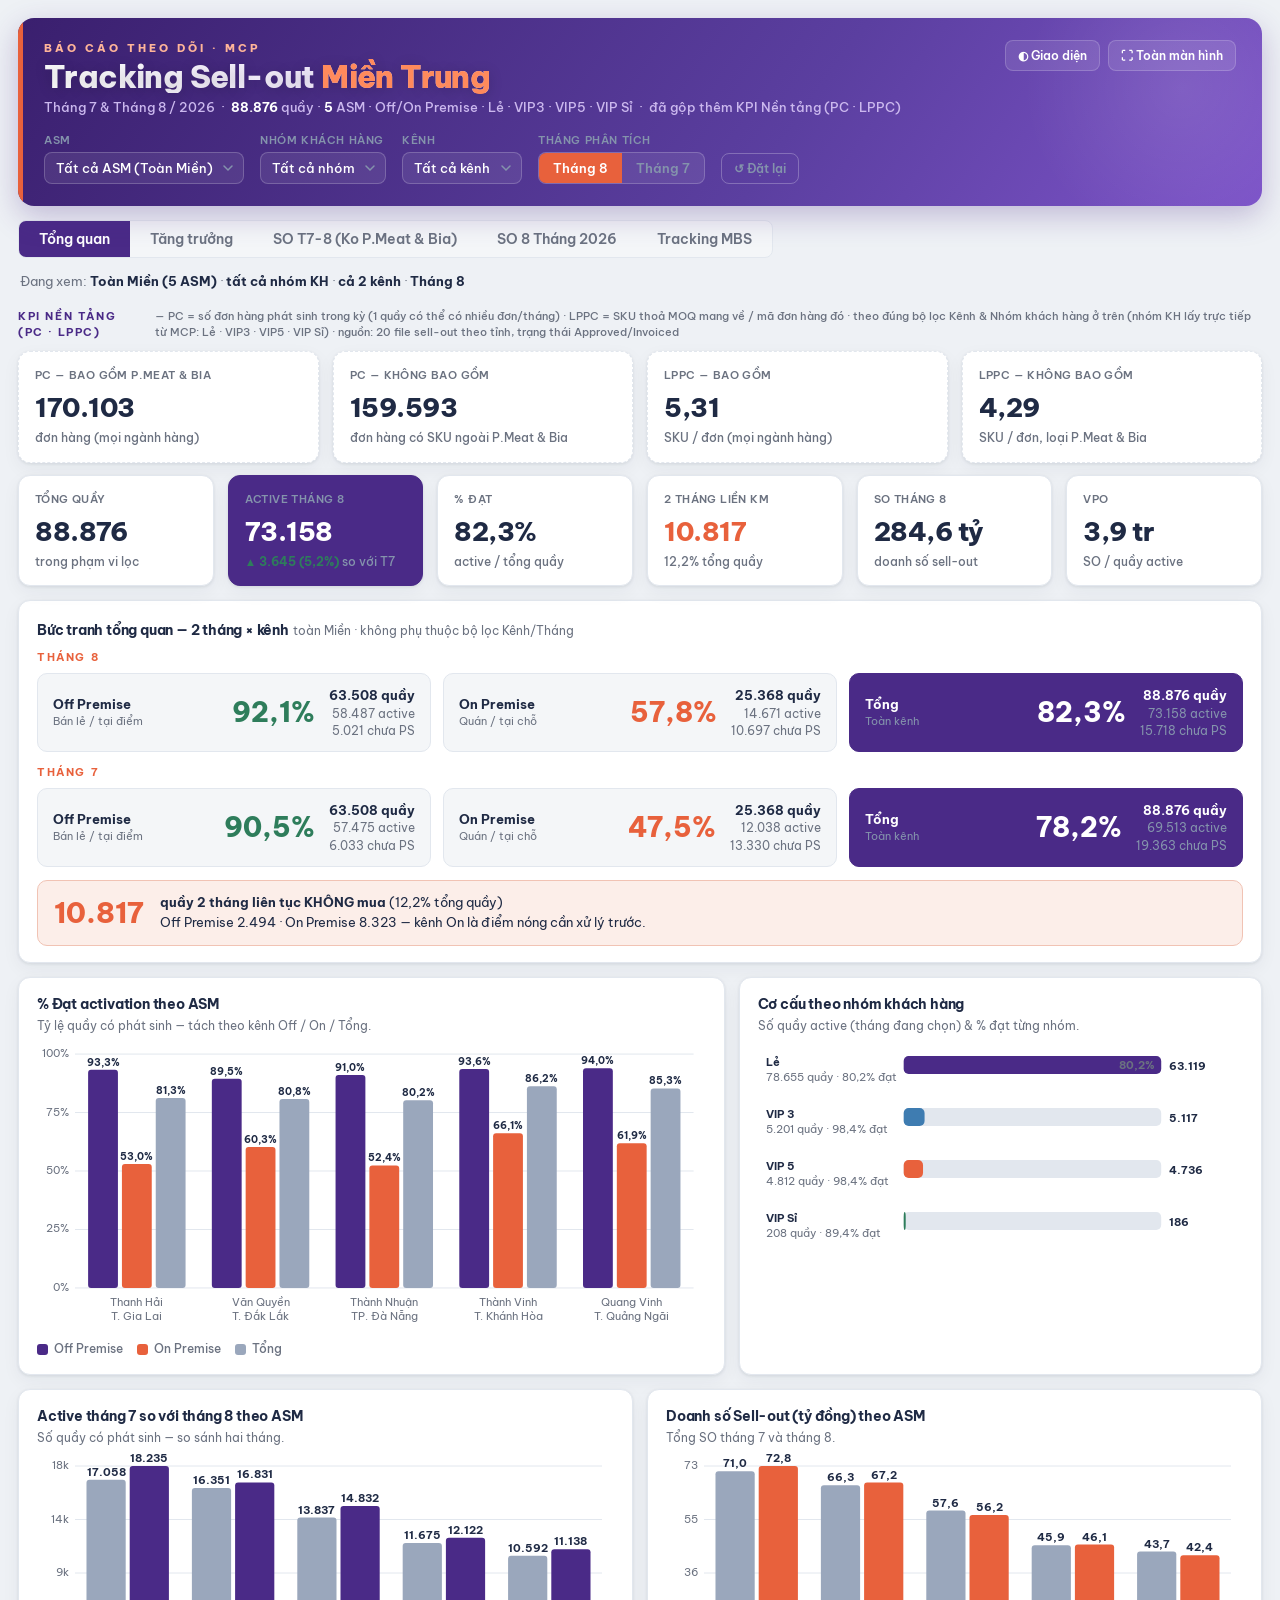
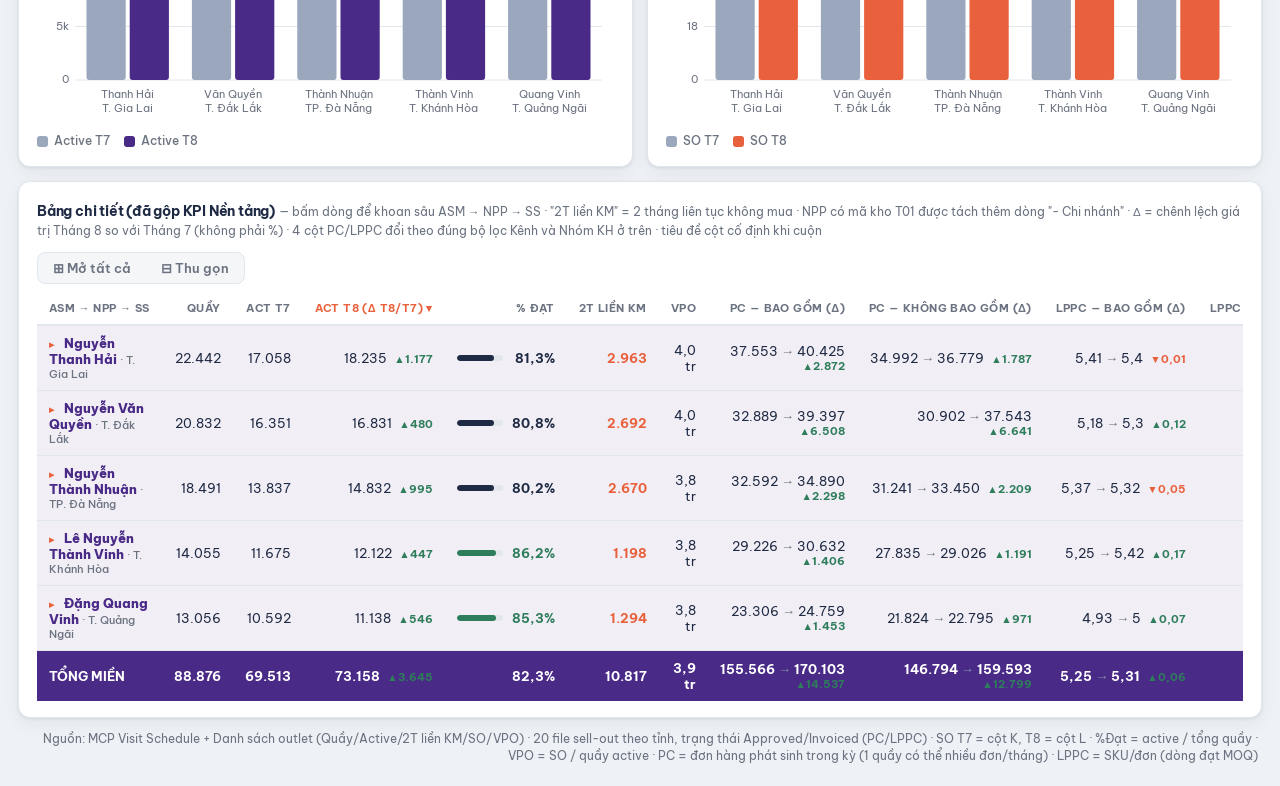
==== commit 1d9deb7a: "Add files via upload" ====
--- a/index.html.html
+++ b/index.html.html
@@ -217,7 +217,7 @@
     </div>
   </header>
 
-  <div class="tabseg pagetabs" id="pageTabs"><button data-pg="ov" class="on">Tổng quan</button><button data-pg="gr">Tăng trưởng</button><button data-pg="so">SO T7-8 (Ko P.Meat &amp; Bia)</button><button data-pg="t8">SO 8 Tháng 2026</button></div>
+  <div class="tabseg pagetabs" id="pageTabs"><button data-pg="ov" class="on">Tổng quan</button><button data-pg="gr">Tăng trưởng</button><button data-pg="so">SO T7-8 (Ko P.Meat &amp; Bia)</button><button data-pg="t8">SO 8 Tháng 2026</button><button data-pg="mbs">Tracking MBS</button></div>
 
   <div id="pgOv">
   <div class="context" id="context">Đang xem: <b>Toàn Miền (5 ASM)</b> · <b>tất cả nhóm KH</b> · <b>cả 2 kênh</b> · <b>Tháng 8</b></div>
@@ -352,6 +352,60 @@
   </div>
   </div>
 </div>
+
+  <div id="pgMbs" hidden>
+  <div class="panel" style="margin-top:14px">
+    <div class="tbl-head">
+      <div><h3 style="display:inline">Tracking MBS — Chương trình CAT &amp; BRAND</h3> <span class="pnote" style="display:inline">— Tháng 7 &amp; Tháng 8/2026 · 52.120 nhóm khách hàng · nguồn: MBS Performance dashboard (CAT_Month8.xlsx, New Brand.xlsx, Visit Schedule Report)</span></div>
+    </div>
+    <div class="filters" style="margin-top:10px">
+      <div class="fg"><label>Chương trình</label><select id="mbsProgram"><option value="all">Tất cả (CAT+BRAND)</option><option value="cat">CAT</option><option value="brand">BRAND</option></select></div>
+      <div class="fg"><label>Kỳ xem bảng khoan sâu</label><div class="seg" id="mbsMonth"><button data-m="8" class="on">Tháng 8</button><button data-m="7">Tháng 7</button></div></div>
+    </div>
+    <div class="context" id="mbsContext" style="margin-top:12px"></div>
+    <div class="kpis" id="mbsKpis" style="grid-template-columns:repeat(4,1fr);margin-top:10px"></div>
+  </div>
+
+  <div class="panel" style="margin-top:14px">
+    <div class="tbl-head"><div><h3 style="display:inline">Vì sao rớt MBS — Tháng 7 đạt, Tháng 8 không đạt</h3> <span class="pnote" style="display:inline">— toàn bộ CAT+BRAND, không phụ thuộc bộ lọc Chương trình ở trên</span></div></div>
+    <div class="t8insight" id="mbsLossCards" style="grid-template-columns:repeat(4,1fr)"></div>
+    <div class="t8insight" style="margin-top:14px">
+      <div class="t8card warn"><h4>⚠️ SS có nhiều nhóm rớt nhất</h4><div id="mbsLossUnits"></div></div>
+      <div class="t8card warn"><h4>📉 Top 5 SO giảm nhiều nhất</h4><div id="mbsLossTop5"></div></div>
+    </div>
+  </div>
+
+  <div class="panel" style="margin-top:14px">
+    <div class="tbl-head">
+      <div><h3 style="display:inline">Chi tiết theo ASM → NPP → SS → DDKD</h3> <span class="pnote" id="mbsTblNote" style="display:inline">— bấm dòng để khoan sâu · Miền/Chương trình ở dòng cuối</span></div>
+      <div class="tabseg" id="mbsTreeCtl"><button data-a="expand">⊞ Mở tất cả</button><button data-a="collapse">⊟ Thu gọn</button></div>
+    </div>
+    <div id="mbsTblScroll"><table id="mbsTbl"><thead><tr><th>ASM → NPP → SS → DDKD</th><th>Tham gia</th><th>Đạt MBS</th><th>%MBS</th><th>Chỉ tiêu SO</th><th>Thực hiện SO</th><th>%SO</th><th>SO nhóm đạt</th><th>Rớt T7→T8</th></tr></thead><tbody id="mbsTblBody"></tbody></table></div>
+    <div class="gnote" id="mbsFootnote"></div>
+  </div>
+
+  <div class="panel" style="margin-top:14px">
+    <div class="tbl-head">
+      <div><h3 style="display:inline">Toàn bộ 52.120 khách hàng</h3> <span class="pnote" id="mbsCustNote" style="display:inline">— tìm kiếm/lọc theo trạng thái, mặc định hiện nhóm T7 đạt → T8 rớt sắp theo SO giảm nhiều nhất</span></div>
+    </div>
+    <div class="tbl-head" style="margin-top:6px;gap:10px;flex-wrap:wrap">
+      <input id="mbsCustSearch" type="text" placeholder="Tìm theo tên hoặc mã khách hàng..." style="flex:1;min-width:220px;padding:7px 10px;border-radius:8px;border:1px solid var(--line);background:var(--bg2);color:var(--fg);font-size:13px">
+      <select id="mbsCustStatus" style="padding:7px 10px;border-radius:8px;border:1px solid var(--line);background:var(--bg2);color:var(--fg);font-size:13px">
+        <option value="1" selected>T7 đạt → T8 rớt</option>
+        <option value="all">Tất cả trạng thái</option>
+        <option value="0">Đạt cả 2 tháng</option>
+        <option value="2">Chỉ đạt T8 (mới)</option>
+        <option value="3">Không đạt cả 2 tháng</option>
+      </select>
+    </div>
+    <div id="mbsCustScroll" style="overflow:auto;max-height:640px"><table id="mbsCustTbl"><thead style="position:sticky;top:0;background:var(--card);z-index:2"><tr><th style="text-align:left">Khách hàng</th><th>Program</th><th style="text-align:left">ASM / NPP / SS / DDKD</th><th>Trạng thái</th><th>SO T7</th><th>SO T8</th><th>Chỉ tiêu T8</th><th>%SO T8</th><th>Nguyên nhân (nếu rớt)</th><th>Δ SO (T8-T7)</th></tr></thead><tbody id="mbsCustBody"></tbody></table></div>
+    <div class="tbl-head" style="margin-top:10px">
+      <span class="pnote" id="mbsCustPageInfo"></span>
+      <div class="tabseg"><button id="mbsCustPrev">‹ Trước</button><button id="mbsCustNext">Sau ›</button></div>
+    </div>
+  </div>
+  </div>
+
 
 <script>
 const DATA = [{"asm":"Lê Nguyễn Thành Vinh","npp":"Hiếu Phát","ss":"Ngô Đình Kỳ","oo":"OFF","vip":"LẺ","q":1818,"a7":1699,"a8":1691,"nb":61,"s7":3768229386,"s8":3592285181},{"asm":"Lê Nguyễn Thành Vinh","npp":"Hiếu Phát","ss":"Ngô Đình Kỳ","oo":"OFF","vip":"VIP3","q":117,"a7":116,"a8":117,"nb":0,"s7":1060128216,"s8":1044546240},{"asm":"Lê Nguyễn Thành Vinh","npp":"Hiếu Phát","ss":"Ngô Đình Kỳ","oo":"OFF","vip":"VIP5","q":92,"a7":89,"a8":92,"nb":0,"s7":1625138075,"s8":1798819868},{"asm":"Lê Nguyễn Thành Vinh","npp":"Hiếu Phát","ss":"Ngô Đình Kỳ","oo":"OFF","vip":"VIPSI","q":5,"a7":5,"a8":5,"nb":0,"s7":166097300,"s8":170509800},{"asm":"Lê Nguyễn Thành Vinh","npp":"Hiếu Phát","ss":"Ngô Đình Kỳ","oo":"ON","vip":"LẺ","q":606,"a7":340,"a8":451,"nb":111,"s7":148846878,"s8":172159556},{"asm":"Lê Nguyễn Thành Vinh","npp":"Ngân Phát","ss":"Bùi Duy Tú","oo":"OFF","vip":"LẺ","q":608,"a7":520,"a8":555,"nb":27,"s7":1536719890,"s8":1652887414},{"asm":"Lê Nguyễn Thành Vinh","npp":"Ngân Phát","ss":"Bùi Duy Tú","oo":"OFF","vip":"VIP3","q":81,"a7":80,"a8":79,"nb":1,"s7":865271310,"s8":873993481},{"asm":"Lê Nguyễn Thành Vinh","npp":"Ngân Phát","ss":"Bùi Duy Tú","oo":"OFF","vip":"VIP5","q":47,"a7":46,"a8":46,"nb":0,"s7":1108055057,"s8":1166219475},{"asm":"Lê Nguyễn Thành Vinh","npp":"Ngân Phát","ss":"Bùi Duy Tú","oo":"OFF","vip":"VIPSI","q":1,"a7":0,"a8":1,"nb":0,"s7":0,"s8":3740000},{"asm":"Lê Nguyễn Thành Vinh","npp":"Ngân Phát","ss":"Bùi Duy Tú","oo":"ON","vip":"LẺ","q":251,"a7":150,"a8":168,"nb":68,"s7":86893772,"s8":92266388},{"asm":"Lê Nguyễn Thành Vinh","npp":"Ngân Phát","ss":"Nguyễn Hồng Hà","oo":"OFF","vip":"LẺ","q":648,"a7":601,"a8":614,"nb":16,"s7":1925367365,"s8":1901057344},{"asm":"Lê Nguyễn Thành Vinh","npp":"Ngân Phát","ss":"Nguyễn Hồng Hà","oo":"OFF","vip":"VIP3","q":78,"a7":76,"a8":78,"nb":0,"s7":674351836,"s8":600592788},{"asm":"Lê Nguyễn Thành Vinh","npp":"Ngân Phát","ss":"Nguyễn Hồng Hà","oo":"OFF","vip":"VIP5","q":88,"a7":85,"a8":86,"nb":1,"s7":1667327124,"s8":1684325180},{"asm":"Lê Nguyễn Thành Vinh","npp":"Ngân Phát","ss":"Nguyễn Hồng Hà","oo":"OFF","vip":"VIPSI","q":3,"a7":3,"a8":3,"nb":0,"s7":141637400,"s8":107114750},{"asm":"Lê Nguyễn Thành Vinh","npp":"Ngân Phát","ss":"Nguyễn Hồng Hà","oo":"ON","vip":"LẺ","q":329,"a7":155,"a8":227,"nb":83,"s7":300375508,"s8":504778224},{"asm":"Lê Nguyễn Thành Vinh","npp":"Quốc Phong","ss":"Huỳnh Đức Thuận","oo":"OFF","vip":"LẺ","q":1461,"a7":1301,"a8":1347,"nb":53,"s7":2481191178,"s8":2661474135},{"asm":"Lê Nguyễn Thành Vinh","npp":"Quốc Phong","ss":"Huỳnh Đức Thuận","oo":"OFF","vip":"VIP3","q":103,"a7":103,"a8":103,"nb":0,"s7":808155230,"s8":899364809},{"asm":"Lê Nguyễn Thành Vinh","npp":"Quốc Phong","ss":"Huỳnh Đức Thuận","oo":"OFF","vip":"VIP5","q":109,"a7":108,"a8":107,"nb":1,"s7":2387604761,"s8":2418215416},{"asm":"Lê Nguyễn Thành Vinh","npp":"Quốc Phong","ss":"Huỳnh Đức Thuận","oo":"OFF","vip":"VIPSI","q":5,"a7":4,"a8":4,"nb":1,"s7":433610000,"s8":472873233},{"asm":"Lê Nguyễn Thành Vinh","npp":"Quốc Phong","ss":"Huỳnh Đức Thuận","oo":"ON","vip":"LẺ","q":960,"a7":529,"a8":498,"nb":297,"s7":336128078,"s8":439148534},{"asm":"Lê Nguyễn Thành Vinh","npp":"Quốc Phong","ss":"Phạm Văn Lực","oo":"OFF","vip":"LẺ","q":1325,"a7":1234,"a8":1238,"nb":37,"s7":2690254928,"s8":2755474958},{"asm":"Lê Nguyễn Thành Vinh","npp":"Quốc Phong","ss":"Phạm Văn Lực","oo":"OFF","vip":"VIP3","q":97,"a7":96,"a8":93,"nb":1,"s7":838511789,"s8":848391270},{"asm":"Lê Nguyễn Thành Vinh","npp":"Quốc Phong","ss":"Phạm Văn Lực","oo":"OFF","vip":"VIP5","q":82,"a7":81,"a8":80,"nb":1,"s7":1385122217,"s8":1442563173},{"asm":"Lê Nguyễn Thành Vinh","npp":"Quốc Phong","ss":"Phạm Văn Lực","oo":"OFF","vip":"VIPSI","q":2,"a7":2,"a8":2,"nb":0,"s7":72909728,"s8":53489396},{"asm":"Lê Nguyễn Thành Vinh","npp":"Quốc Phong","ss":"Phạm Văn Lực","oo":"ON","vip":"LẺ","q":608,"a7":330,"a8":439,"nb":123,"s7":222524774,"s8":275672902},{"asm":"Lê Nguyễn Thành Vinh","npp":"Trúc Nguyên","ss":"Dương Quang Phẩm","oo":"OFF","vip":"LẺ","q":1035,"a7":958,"a8":955,"nb":46,"s7":2708140577,"s8":2721962737},{"asm":"Lê Nguyễn Thành Vinh","npp":"Trúc Nguyên","ss":"Dương Quang Phẩm","oo":"OFF","vip":"VIP3","q":92,"a7":91,"a8":91,"nb":1,"s7":1062207718,"s8":985588249},{"asm":"Lê Nguyễn Thành Vinh","npp":"Trúc Nguyên","ss":"Dương Quang Phẩm","oo":"OFF","vip":"VIP5","q":61,"a7":60,"a8":60,"nb":0,"s7":1351031173,"s8":1292366643},{"asm":"Lê Nguyễn Thành Vinh","npp":"Trúc Nguyên","ss":"Dương Quang Phẩm","oo":"OFF","vip":"VIPSI","q":6,"a7":4,"a8":5,"nb":1,"s7":156088200,"s8":50891000},{"asm":"Lê Nguyễn Thành Vinh","npp":"Trúc Nguyên","ss":"Dương Quang Phẩm","oo":"ON","vip":"LẺ","q":341,"a7":228,"a8":232,"nb":72,"s7":351446137,"s8":349930939},{"asm":"Lê Nguyễn Thành Vinh","npp":"Trúc Nguyên","ss":"Lê Tấn Bình","oo":"OFF","vip":"LẺ","q":867,"a7":794,"a8":808,"nb":29,"s7":2448795620,"s8":2522103311},{"asm":"Lê Nguyễn Thành Vinh","npp":"Trúc Nguyên","ss":"Lê Tấn Bình","oo":"OFF","vip":"VIP3","q":94,"a7":93,"a8":94,"nb":0,"s7":1114875404,"s8":1079202479},{"asm":"Lê Nguyễn Thành Vinh","npp":"Trúc Nguyên","ss":"Lê Tấn Bình","oo":"OFF","vip":"VIP5","q":79,"a7":77,"a8":78,"nb":1,"s7":2005756517,"s8":1904732061},{"asm":"Lê Nguyễn Thành Vinh","npp":"Trúc Nguyên","ss":"Lê Tấn Bình","oo":"OFF","vip":"VIPSI","q":1,"a7":1,"a8":1,"nb":0,"s7":30034400,"s8":6185000},{"asm":"Lê Nguyễn Thành Vinh","npp":"Trúc Nguyên","ss":"Lê Tấn Bình","oo":"ON","vip":"LẺ","q":248,"a7":150,"a8":166,"nb":62,"s7":215832428,"s8":237162728},{"asm":"Lê Nguyễn Thành Vinh","npp":"Trúc Nguyên","ss":"Nguyễn Cao Khải","oo":"OFF","vip":"LẺ","q":1040,"a7":980,"a8":965,"nb":25,"s7":2796874095,"s8":2703109825},{"asm":"Lê Nguyễn Thành Vinh","npp":"Trúc Nguyên","ss":"Nguyễn Cao Khải","oo":"OFF","vip":"VIP3","q":115,"a7":115,"a8":114,"nb":0,"s7":1116718455,"s8":1110429755},{"asm":"Lê Nguyễn Thành Vinh","npp":"Trúc Nguyên","ss":"Nguyễn Cao Khải","oo":"OFF","vip":"VIP5","q":120,"a7":116,"a8":112,"nb":4,"s7":2925345147,"s8":2664109061},{"asm":"Lê Nguyễn Thành Vinh","npp":"Trúc Nguyên","ss":"Nguyễn Cao Khải","oo":"OFF","vip":"VIPSI","q":8,"a7":7,"a8":7,"nb":1,"s7":501464400,"s8":463157317},{"asm":"Lê Nguyễn Thành Vinh","npp":"Trúc Nguyên","ss":"Nguyễn Cao Khải","oo":"ON","vip":"LẺ","q":424,"a7":248,"a8":310,"nb":74,"s7":353300644,"s8":348368962},{"asm":"Nguyễn Thanh Hải","npp":"An Phúc Lợi","ss":"Hồ Vĩnh Thế Nhân","oo":"OFF","vip":"LẺ","q":995,"a7":923,"a8":942,"nb":23,"s7":2413472016,"s8":2335812035},{"asm":"Nguyễn Thanh Hải","npp":"An Phúc Lợi","ss":"Hồ Vĩnh Thế Nhân","oo":"OFF","vip":"VIP3","q":143,"a7":142,"a8":143,"nb":0,"s7":1375592918,"s8":1338581645},{"asm":"Nguyễn Thanh Hải","npp":"An Phúc Lợi","ss":"Hồ Vĩnh Thế Nhân","oo":"OFF","vip":"VIP5","q":94,"a7":93,"a8":94,"nb":0,"s7":2323910438,"s8":2139225328},{"asm":"Nguyễn Thanh Hải","npp":"An Phúc Lợi","ss":"Hồ Vĩnh Thế Nhân","oo":"OFF","vip":"VIPSI","q":15,"a7":14,"a8":15,"nb":0,"s7":447044696,"s8":441711960},{"asm":"Nguyễn Thanh Hải","npp":"An Phúc Lợi","ss":"Hồ Vĩnh Thế Nhân","oo":"ON","vip":"LẺ","q":569,"a7":252,"a8":315,"nb":207,"s7":239171126,"s8":240316000},{"asm":"Nguyễn Thanh Hải","npp":"Bích Sơn","ss":"Nguyễn Quốc Trung","oo":"OFF","vip":"LẺ","q":1340,"a7":1215,"a8":1246,"nb":36,"s7":2211797856,"s8":2338191459},{"asm":"Nguyễn Thanh Hải","npp":"Bích Sơn","ss":"Nguyễn Quốc Trung","oo":"OFF","vip":"VIP3","q":68,"a7":65,"a8":68,"nb":0,"s7":588371710,"s8":631400010},{"asm":"Nguyễn Thanh Hải","npp":"Bích Sơn","ss":"Nguyễn Quốc Trung","oo":"OFF","vip":"VIP5","q":29,"a7":29,"a8":29,"nb":0,"s7":608152457,"s8":560543000},{"asm":"Nguyễn Thanh Hải","npp":"Bích Sơn","ss":"Nguyễn Quốc Trung","oo":"OFF","vip":"VIPSI","q":3,"a7":3,"a8":3,"nb":0,"s7":155177973,"s8":183530256},{"asm":"Nguyễn Thanh Hải","npp":"Bích Sơn","ss":"Nguyễn Quốc Trung","oo":"ON","vip":"LẺ","q":576,"a7":257,"a8":295,"nb":202,"s7":83045804,"s8":66144262},{"asm":"Nguyễn Thanh Hải","npp":"Bích Sơn","ss":"Tô Tuấn Anh","oo":"OFF","vip":"LẺ","q":1114,"a7":1006,"a8":1064,"nb":9,"s7":2057111335,"s8":1994658134},{"asm":"Nguyễn Thanh Hải","npp":"Bích Sơn","ss":"Tô Tuấn Anh","oo":"OFF","vip":"VIP3","q":60,"a7":58,"a8":59,"nb":1,"s7":504118926,"s8":463727154},{"asm":"Nguyễn Thanh Hải","npp":"Bích Sơn","ss":"Tô Tuấn Anh","oo":"OFF","vip":"VIP5","q":52,"a7":50,"a8":51,"nb":0,"s7":826727485,"s8":999476992},{"asm":"Nguyễn Thanh Hải","npp":"Bích Sơn","ss":"Tô Tuấn Anh","oo":"OFF","vip":"VIPSI","q":2,"a7":2,"a8":2,"nb":0,"s7":89591312,"s8":113214792},{"asm":"Nguyễn Thanh Hải","npp":"Bích Sơn","ss":"Tô Tuấn Anh","oo":"ON","vip":"LẺ","q":470,"a7":244,"a8":243,"nb":130,"s7":85775983,"s8":59818128},{"asm":"Nguyễn Thanh Hải","npp":"Comexim Chưsê","ss":"Lê Văn Lực","oo":"OFF","vip":"LẺ","q":0,"a7":0,"a8":0,"nb":0,"s7":0,"s8":0},{"asm":"Nguyễn Thanh Hải","npp":"Comexim Chưsê - Chi nhánh","ss":"Lê Văn Lực","oo":"OFF","vip":"LẺ","q":960,"a7":890,"a8":898,"nb":26,"s7":2297619932,"s8":2561865346},{"asm":"Nguyễn Thanh Hải","npp":"Comexim Chưsê","ss":"Lê Văn Lực","oo":"OFF","vip":"VIP3","q":0,"a7":0,"a8":0,"nb":0,"s7":0,"s8":0},{"asm":"Nguyễn Thanh Hải","npp":"Comexim Chưsê - Chi nhánh","ss":"Lê Văn Lực","oo":"OFF","vip":"VIP3","q":128,"a7":127,"a8":128,"nb":0,"s7":1082805697,"s8":1060563292},{"asm":"Nguyễn Thanh Hải","npp":"Comexim Chưsê","ss":"Lê Văn Lực","oo":"OFF","vip":"VIP5","q":0,"a7":0,"a8":0,"nb":0,"s7":0,"s8":0},{"asm":"Nguyễn Thanh Hải","npp":"Comexim Chưsê - Chi nhánh","ss":"Lê Văn Lực","oo":"OFF","vip":"VIP5","q":164,"a7":164,"a8":163,"nb":0,"s7":3889494832,"s8":3439773616},{"asm":"Nguyễn Thanh Hải","npp":"Comexim Chưsê","ss":"Lê Văn Lực","oo":"OFF","vip":"VIPSI","q":0,"a7":0,"a8":0,"nb":0,"s7":0,"s8":0},{"asm":"Nguyễn Thanh Hải","npp":"Comexim Chưsê - Chi nhánh","ss":"Lê Văn Lực","oo":"OFF","vip":"VIPSI","q":1,"a7":0,"a8":0,"nb":1,"s7":0,"s8":0},{"asm":"Nguyễn Thanh Hải","npp":"Comexim Chưsê","ss":"Lê Văn Lực","oo":"ON","vip":"LẺ","q":0,"a7":0,"a8":0,"nb":0,"s7":0,"s8":0},{"asm":"Nguyễn Thanh Hải","npp":"Comexim Chưsê - Chi nhánh","ss":"Lê Văn Lực","oo":"ON","vip":"LẺ","q":403,"a7":159,"a8":298,"nb":90,"s7":152819184,"s8":168975967},{"asm":"Nguyễn Thanh Hải","npp":"Comexim Chưsê","ss":"Võ Minh Huy","oo":"OFF","vip":"LẺ","q":1067,"a7":920,"a8":962,"nb":41,"s7":1994792110,"s8":2241728864},{"asm":"Nguyễn Thanh Hải","npp":"Comexim Chưsê","ss":"Võ Minh Huy","oo":"OFF","vip":"VIP3","q":148,"a7":148,"a8":145,"nb":0,"s7":953270344,"s8":1157832140},{"asm":"Nguyễn Thanh Hải","npp":"Comexim Chưsê","ss":"Võ Minh Huy","oo":"OFF","vip":"VIP5","q":148,"a7":145,"a8":147,"nb":0,"s7":3051489132,"s8":3200842189},{"asm":"Nguyễn Thanh Hải","npp":"Comexim Chưsê","ss":"Võ Minh Huy","oo":"OFF","vip":"VIPSI","q":2,"a7":2,"a8":2,"nb":0,"s7":173473464,"s8":44523728},{"asm":"Nguyễn Thanh Hải","npp":"Comexim Chưsê","ss":"Võ Minh Huy","oo":"ON","vip":"LẺ","q":718,"a7":129,"a8":293,"nb":371,"s7":47145820,"s8":62053928},{"asm":"Nguyễn Thanh Hải","npp":"Phong Phú Phát","ss":"Bùi Ngọc Luân","oo":"OFF","vip":"LẺ","q":1291,"a7":1229,"a8":1239,"nb":20,"s7":2739803455,"s8":2844688854},{"asm":"Nguyễn Thanh Hải","npp":"Phong Phú Phát","ss":"Bùi Ngọc Luân","oo":"OFF","vip":"VIP3","q":109,"a7":109,"a8":108,"nb":0,"s7":1323643157,"s8":1431368324},{"asm":"Nguyễn Thanh Hải","npp":"Phong Phú Phát","ss":"Bùi Ngọc Luân","oo":"OFF","vip":"VIP5","q":79,"a7":79,"a8":79,"nb":0,"s7":1602841742,"s8":1543839664},{"asm":"Nguyễn Thanh Hải","npp":"Phong Phú Phát","ss":"Bùi Ngọc Luân","oo":"OFF","vip":"VIPSI","q":6,"a7":6,"a8":5,"nb":0,"s7":229668162,"s8":350053800},{"asm":"Nguyễn Thanh Hải","npp":"Phong Phú Phát","ss":"Bùi Ngọc Luân","oo":"ON","vip":"LẺ","q":998,"a7":431,"a8":408,"nb":490,"s7":380919100,"s8":296630372},{"asm":"Nguyễn Thanh Hải","npp":"Phong Phú Phát","ss":"Nguyễn Hoàng Hảo","oo":"OFF","vip":"LẺ","q":707,"a7":644,"a8":636,"nb":41,"s7":1467092638,"s8":1360744394},{"asm":"Nguyễn Thanh Hải","npp":"Phong Phú Phát","ss":"Nguyễn Hoàng Hảo","oo":"OFF","vip":"VIP3","q":70,"a7":70,"a8":70,"nb":0,"s7":603018655,"s8":604443788},{"asm":"Nguyễn Thanh Hải","npp":"Phong Phú Phát","ss":"Nguyễn Hoàng Hảo","oo":"OFF","vip":"VIP5","q":61,"a7":61,"a8":61,"nb":0,"s7":1257133472,"s8":1541452921},{"asm":"Nguyễn Thanh Hải","npp":"Phong Phú Phát","ss":"Nguyễn Hoàng Hảo","oo":"OFF","vip":"VIPSI","q":1,"a7":1,"a8":1,"nb":0,"s7":76256064,"s8":52607232},{"asm":"Nguyễn Thanh Hải","npp":"Phong Phú Phát","ss":"Nguyễn Hoàng Hảo","oo":"ON","vip":"LẺ","q":701,"a7":283,"a8":306,"nb":327,"s7":186217392,"s8":198629208},{"asm":"Nguyễn Thanh Hải","npp":"TM Gia Lai","ss":"Bùi Nguyễn Đăng Khoa","oo":"OFF","vip":"LẺ","q":790,"a7":626,"a8":711,"nb":52,"s7":2012819062,"s8":2033922266},{"asm":"Nguyễn Thanh Hải","npp":"TM Gia Lai","ss":"Bùi Nguyễn Đăng Khoa","oo":"OFF","vip":"VIP3","q":109,"a7":106,"a8":109,"nb":0,"s7":1115055928,"s8":958416882},{"asm":"Nguyễn Thanh Hải","npp":"TM Gia Lai","ss":"Bùi Nguyễn Đăng Khoa","oo":"OFF","vip":"VIP5","q":128,"a7":127,"a8":127,"nb":0,"s7":3139152048,"s8":4771491899},{"asm":"Nguyễn Thanh Hải","npp":"TM Gia Lai","ss":"Bùi Nguyễn Đăng Khoa","oo":"OFF","vip":"VIPSI","q":10,"a7":10,"a8":9,"nb":0,"s7":681239024,"s8":404140328},{"asm":"Nguyễn Thanh Hải","npp":"TM Gia Lai","ss":"Bùi Nguyễn Đăng Khoa","oo":"ON","vip":"LẺ","q":386,"a7":145,"a8":236,"nb":125,"s7":106682364,"s8":132354360},{"asm":"Nguyễn Thanh Hải","npp":"TM Gia Lai","ss":"Lê Chí Thành","oo":"OFF","vip":"LẺ","q":755,"a7":692,"a8":695,"nb":33,"s7":2056073977,"s8":1952985235},{"asm":"Nguyễn Thanh Hải","npp":"TM Gia Lai","ss":"Lê Chí Thành","oo":"OFF","vip":"VIP3","q":107,"a7":106,"a8":104,"nb":1,"s7":898455912,"s8":853639601},{"asm":"Nguyễn Thanh Hải","npp":"TM Gia Lai","ss":"Lê Chí Thành","oo":"OFF","vip":"VIP5","q":108,"a7":104,"a8":106,"nb":2,"s7":3186142579,"s8":2637736693},{"asm":"Nguyễn Thanh Hải","npp":"TM Gia Lai","ss":"Lê Chí Thành","oo":"OFF","vip":"VIPSI","q":8,"a7":8,"a8":8,"nb":0,"s7":477530152,"s8":306985532},{"asm":"Nguyễn Thanh Hải","npp":"TM Gia Lai","ss":"Lê Chí Thành","oo":"ON","vip":"LẺ","q":364,"a7":218,"a8":243,"nb":93,"s7":135401306,"s8":157579562},{"asm":"Nguyễn Thanh Hải","npp":"TM Gia Lai","ss":"Mai Văn Khanh","oo":"OFF","vip":"LẺ","q":0,"a7":0,"a8":0,"nb":0,"s7":0,"s8":0},{"asm":"Nguyễn Thanh Hải","npp":"TM Gia Lai - Chi nhánh","ss":"Mai Văn Khanh","oo":"OFF","vip":"LẺ","q":762,"a7":659,"a8":707,"nb":19,"s7":1029285648,"s8":1086090672},{"asm":"Nguyễn Thanh Hải","npp":"TM Gia Lai","ss":"Mai Văn Khanh","oo":"OFF","vip":"VIP3","q":0,"a7":0,"a8":0,"nb":0,"s7":0,"s8":0},{"asm":"Nguyễn Thanh Hải","npp":"TM Gia Lai - Chi nhánh","ss":"Mai Văn Khanh","oo":"OFF","vip":"VIP3","q":91,"a7":87,"a8":88,"nb":1,"s7":757978940,"s8":736979544},{"asm":"Nguyễn Thanh Hải","npp":"TM Gia Lai","ss":"Mai Văn Khanh","oo":"OFF","vip":"VIP5","q":0,"a7":0,"a8":0,"nb":0,"s7":0,"s8":0},{"asm":"Nguyễn Thanh Hải","npp":"TM Gia Lai - Chi nhánh","ss":"Mai Văn Khanh","oo":"OFF","vip":"VIP5","q":96,"a7":96,"a8":94,"nb":0,"s7":2780961665,"s8":3178717209},{"asm":"Nguyễn Thanh Hải","npp":"TM Gia Lai","ss":"Mai Văn Khanh","oo":"ON","vip":"LẺ","q":0,"a7":0,"a8":0,"nb":0,"s7":0,"s8":0},{"asm":"Nguyễn Thanh Hải","npp":"TM Gia Lai - Chi nhánh","ss":"Mai Văn Khanh","oo":"ON","vip":"LẺ","q":362,"a7":168,"a8":171,"nb":135,"s7":56166504,"s8":80018608},{"asm":"Nguyễn Thanh Hải","npp":"TM Gia Lai","ss":"Phùng Anh Minh","oo":"OFF","vip":"LẺ","q":0,"a7":0,"a8":0,"nb":0,"s7":0,"s8":0},{"asm":"Nguyễn Thanh Hải","npp":"TM Gia Lai - Chi nhánh","ss":"Phùng Anh Minh","oo":"OFF","vip":"LẺ","q":932,"a7":744,"a8":837,"nb":42,"s7":1314067127,"s8":1347411308},{"asm":"Nguyễn Thanh Hải","npp":"TM Gia Lai","ss":"Phùng Anh Minh","oo":"OFF","vip":"VIP3","q":0,"a7":0,"a8":0,"nb":0,"s7":0,"s8":0},{"asm":"Nguyễn Thanh Hải","npp":"TM Gia Lai - Chi nhánh","ss":"Phùng Anh Minh","oo":"OFF","vip":"VIP3","q":99,"a7":93,"a8":96,"nb":2,"s7":761417132,"s8":785368510},{"asm":"Nguyễn Thanh Hải","npp":"TM Gia Lai","ss":"Phùng Anh Minh","oo":"OFF","vip":"VIP5","q":0,"a7":0,"a8":0,"nb":0,"s7":0,"s8":0},{"asm":"Nguyễn Thanh Hải","npp":"TM Gia Lai - Chi nhánh","ss":"Phùng Anh Minh","oo":"OFF","vip":"VIP5","q":117,"a7":116,"a8":116,"nb":0,"s7":3585765425,"s8":3615780683},{"asm":"Nguyễn Thanh Hải","npp":"TM Gia Lai","ss":"Phùng Anh Minh","oo":"OFF","vip":"VIPSI","q":0,"a7":0,"a8":0,"nb":0,"s7":0,"s8":0},{"asm":"Nguyễn Thanh Hải","npp":"TM Gia Lai - Chi nhánh","ss":"Phùng Anh Minh","oo":"OFF","vip":"VIPSI","q":7,"a7":7,"a8":7,"nb":0,"s7":408054956,"s8":686674140},{"asm":"Nguyễn Thanh Hải","npp":"TM Gia Lai","ss":"Phùng Anh Minh","oo":"ON","vip":"LẺ","q":0,"a7":0,"a8":0,"nb":0,"s7":0,"s8":0},{"asm":"Nguyễn Thanh Hải","npp":"TM Gia Lai - Chi nhánh","ss":"Phùng Anh Minh","oo":"ON","vip":"LẺ","q":414,"a7":196,"a8":264,"nb":99,"s7":104258096,"s8":89108404},{"asm":"Nguyễn Thanh Hải","npp":"Trung Tín","ss":"Lê Tuấn Kiệt","oo":"OFF","vip":"LẺ","q":2433,"a7":2105,"a8":2182,"nb":148,"s7":5187586392,"s8":5322339350},{"asm":"Nguyễn Thanh Hải","npp":"Trung Tín","ss":"Lê Tuấn Kiệt","oo":"OFF","vip":"VIP3","q":181,"a7":180,"a8":179,"nb":0,"s7":1360743850,"s8":1206349266},{"asm":"Nguyễn Thanh Hải","npp":"Trung Tín","ss":"Lê Tuấn Kiệt","oo":"OFF","vip":"VIP5","q":142,"a7":139,"a8":141,"nb":1,"s7":2033181205,"s8":1891195977},{"asm":"Nguyễn Thanh Hải","npp":"Trung Tín","ss":"Lê Tuấn Kiệt","oo":"OFF","vip":"VIPSI","q":3,"a7":3,"a8":3,"nb":0,"s7":140301260,"s8":249997561},{"asm":"Nguyễn Thanh Hải","npp":"Trung Tín","ss":"Lê Tuấn Kiệt","oo":"ON","vip":"LẺ","q":746,"a7":373,"a8":484,"nb":195,"s7":179912705,"s8":227257246},{"asm":"Nguyễn Thành Nhuận","npp":"Nguyễn Thạch Lam","ss":"Nguyễn Hồng Vinh","oo":"OFF","vip":"LẺ","q":1769,"a7":1561,"a8":1643,"nb":62,"s7":3822166260,"s8":3924364844},{"asm":"Nguyễn Thành Nhuận","npp":"Nguyễn Thạch Lam","ss":"Nguyễn Hồng Vinh","oo":"OFF","vip":"VIP3","q":192,"a7":188,"a8":191,"nb":1,"s7":1868816208,"s8":1672983242},{"asm":"Nguyễn Thành Nhuận","npp":"Nguyễn Thạch Lam","ss":"Nguyễn Hồng Vinh","oo":"OFF","vip":"VIP5","q":109,"a7":106,"a8":106,"nb":2,"s7":2089747459,"s8":1973957307},{"asm":"Nguyễn Thành Nhuận","npp":"Nguyễn Thạch Lam","ss":"Nguyễn Hồng Vinh","oo":"OFF","vip":"VIPSI","q":6,"a7":6,"a8":6,"nb":0,"s7":94494400,"s8":174661824},{"asm":"Nguyễn Thành Nhuận","npp":"Nguyễn Thạch Lam","ss":"Nguyễn Hồng Vinh","oo":"ON","vip":"LẺ","q":796,"a7":352,"a8":437,"nb":288,"s7":184404806,"s8":190959280},{"asm":"Nguyễn Thành Nhuận","npp":"Phan Tấn Phát","ss":"Bùi Tường Huy","oo":"OFF","vip":"LẺ","q":826,"a7":697,"a8":731,"nb":64,"s7":1953013974,"s8":1907418452},{"asm":"Nguyễn Thành Nhuận","npp":"Phan Tấn Phát","ss":"Bùi Tường Huy","oo":"OFF","vip":"VIP3","q":99,"a7":97,"a8":98,"nb":0,"s7":930714785,"s8":863080034},{"asm":"Nguyễn Thành Nhuận","npp":"Phan Tấn Phát","ss":"Bùi Tường Huy","oo":"OFF","vip":"VIP5","q":111,"a7":110,"a8":110,"nb":0,"s7":2239827830,"s8":2223643372},{"asm":"Nguyễn Thành Nhuận","npp":"Phan Tấn Phát","ss":"Bùi Tường Huy","oo":"OFF","vip":"VIPSI","q":5,"a7":5,"a8":4,"nb":0,"s7":159433496,"s8":170815700},{"asm":"Nguyễn Thành Nhuận","npp":"Phan Tấn Phát","ss":"Bùi Tường Huy","oo":"ON","vip":"LẺ","q":416,"a7":148,"a8":252,"nb":153,"s7":82272083,"s8":104909776},{"asm":"Nguyễn Thành Nhuận","npp":"Phan Tấn Phát","ss":"Lê Minh Chính","oo":"OFF","vip":"LẺ","q":1065,"a7":903,"a8":966,"nb":47,"s7":2023215978,"s8":2281616489},{"asm":"Nguyễn Thành Nhuận","npp":"Phan Tấn Phát","ss":"Lê Minh Chính","oo":"OFF","vip":"VIP3","q":111,"a7":107,"a8":109,"nb":2,"s7":965113152,"s8":1034742167},{"asm":"Nguyễn Thành Nhuận","npp":"Phan Tấn Phát","ss":"Lê Minh Chính","oo":"OFF","vip":"VIP5","q":100,"a7":94,"a8":97,"nb":3,"s7":1779471894,"s8":1759422415},{"asm":"Nguyễn Thành Nhuận","npp":"Phan Tấn Phát","ss":"Lê Minh Chính","oo":"OFF","vip":"VIPSI","q":13,"a7":12,"a8":11,"nb":1,"s7":261552528,"s8":234480552},{"asm":"Nguyễn Thành Nhuận","npp":"Phan Tấn Phát","ss":"Lê Minh Chính","oo":"ON","vip":"LẺ","q":390,"a7":167,"a8":178,"nb":166,"s7":102789980,"s8":115233626},{"asm":"Nguyễn Thành Nhuận","npp":"Phước Tài","ss":"Nguyễn Đức Khoa","oo":"OFF","vip":"LẺ","q":1265,"a7":1145,"a8":1157,"nb":46,"s7":3166584066,"s8":2987918936},{"asm":"Nguyễn Thành Nhuận","npp":"Phước Tài","ss":"Nguyễn Đức Khoa","oo":"OFF","vip":"VIP3","q":127,"a7":125,"a8":126,"nb":0,"s7":1147178765,"s8":1161019247},{"asm":"Nguyễn Thành Nhuận","npp":"Phước Tài","ss":"Nguyễn Đức Khoa","oo":"OFF","vip":"VIP5","q":99,"a7":96,"a8":96,"nb":1,"s7":2063573861,"s8":1730860264},{"asm":"Nguyễn Thành Nhuận","npp":"Phước Tài","ss":"Nguyễn Đức Khoa","oo":"OFF","vip":"VIPSI","q":2,"a7":1,"a8":1,"nb":0,"s7":29594400,"s8":1713800},{"asm":"Nguyễn Thành Nhuận","npp":"Phước Tài","ss":"Nguyễn Đức Khoa","oo":"ON","vip":"LẺ","q":480,"a7":242,"a8":344,"nb":111,"s7":141351494,"s8":159828194},{"asm":"Nguyễn Thành Nhuận","npp":"Phước Tài","ss":"Phạm Văn Cương","oo":"OFF","vip":"LẺ","q":1355,"a7":1189,"a8":1203,"nb":87,"s7":2968008159,"s8":2659431694},{"asm":"Nguyễn Thành Nhuận","npp":"Phước Tài","ss":"Phạm Văn Cương","oo":"OFF","vip":"VIP3","q":122,"a7":119,"a8":117,"nb":2,"s7":950596906,"s8":844283662},{"asm":"Nguyễn Thành Nhuận","npp":"Phước Tài","ss":"Phạm Văn Cương","oo":"OFF","vip":"VIP5","q":121,"a7":119,"a8":119,"nb":1,"s7":2573160851,"s8":2326854588},{"asm":"Nguyễn Thành Nhuận","npp":"Phước Tài","ss":"Phạm Văn Cương","oo":"OFF","vip":"VIPSI","q":3,"a7":2,"a8":2,"nb":1,"s7":101705080,"s8":70155200},{"asm":"Nguyễn Thành Nhuận","npp":"Phước Tài","ss":"Phạm Văn Cương","oo":"ON","vip":"LẺ","q":577,"a7":176,"a8":307,"nb":227,"s7":151180148,"s8":179448075},{"asm":"Nguyễn Thành Nhuận","npp":"Tâm Bảo Phương","ss":"Phan Vĩ Trung","oo":"OFF","vip":"LẺ","q":944,"a7":750,"a8":792,"nb":101,"s7":1981986591,"s8":1950054380},{"asm":"Nguyễn Thành Nhuận","npp":"Tâm Bảo Phương","ss":"Phan Vĩ Trung","oo":"OFF","vip":"VIP3","q":110,"a7":103,"a8":101,"nb":4,"s7":843001016,"s8":808825590},{"asm":"Nguyễn Thành Nhuận","npp":"Tâm Bảo Phương","ss":"Phan Vĩ Trung","oo":"OFF","vip":"VIP5","q":114,"a7":110,"a8":109,"nb":1,"s7":1760586449,"s8":1668590323},{"asm":"Nguyễn Thành Nhuận","npp":"Tâm Bảo Phương","ss":"Phan Vĩ Trung","oo":"OFF","vip":"VIPSI","q":2,"a7":1,"a8":0,"nb":1,"s7":37400000,"s8":0},{"asm":"Nguyễn Thành Nhuận","npp":"Tâm Bảo Phương","ss":"Phan Vĩ Trung","oo":"ON","vip":"LẺ","q":654,"a7":183,"a8":227,"nb":373,"s7":148238727,"s8":164423671},{"asm":"Nguyễn Thành Nhuận","npp":"Tâm Bảo Phương","ss":"Võ Viết Văn","oo":"OFF","vip":"LẺ","q":1167,"a7":995,"a8":1035,"nb":54,"s7":3010347134,"s8":3196275270},{"asm":"Nguyễn Thành Nhuận","npp":"Tâm Bảo Phương","ss":"Võ Viết Văn","oo":"OFF","vip":"VIP3","q":108,"a7":106,"a8":106,"nb":1,"s7":939481804,"s8":968280598},{"asm":"Nguyễn Thành Nhuận","npp":"Tâm Bảo Phương","ss":"Võ Viết Văn","oo":"OFF","vip":"VIP5","q":107,"a7":103,"a8":102,"nb":2,"s7":2334682653,"s8":2240385504},{"asm":"Nguyễn Thành Nhuận","npp":"Tâm Bảo Phương","ss":"Võ Viết Văn","oo":"OFF","vip":"VIPSI","q":2,"a7":2,"a8":2,"nb":0,"s7":85010900,"s8":68598400},{"asm":"Nguyễn Thành Nhuận","npp":"Tâm Bảo Phương","ss":"Võ Viết Văn","oo":"ON","vip":"LẺ","q":611,"a7":181,"a8":222,"nb":321,"s7":192889710,"s8":270251273},{"asm":"Nguyễn Thành Nhuận","npp":"Tâm Hạnh","ss":"Lê Ngọc Dự","oo":"OFF","vip":"LẺ","q":1452,"a7":1299,"a8":1347,"nb":52,"s7":3207748555,"s8":2950536965},{"asm":"Nguyễn Thành Nhuận","npp":"Tâm Hạnh","ss":"Lê Ngọc Dự","oo":"OFF","vip":"VIP3","q":152,"a7":147,"a8":148,"nb":1,"s7":1239372288,"s8":1176490696},{"asm":"Nguyễn Thành Nhuận","npp":"Tâm Hạnh","ss":"Lê Ngọc Dự","oo":"OFF","vip":"VIP5","q":129,"a7":123,"a8":124,"nb":4,"s7":2239818408,"s8":2300242474},{"asm":"Nguyễn Thành Nhuận","npp":"Tâm Hạnh","ss":"Lê Ngọc Dự","oo":"ON","vip":"LẺ","q":626,"a7":306,"a8":307,"nb":219,"s7":339938618,"s8":315304909},{"asm":"Nguyễn Thành Nhuận","npp":"Tâm Hạnh","ss":"Nguyễn Văn Pháp","oo":"OFF","vip":"LẺ","q":1274,"a7":1115,"a8":1119,"nb":99,"s7":2941456377,"s8":2904801356},{"asm":"Nguyễn Thành Nhuận","npp":"Tâm Hạnh","ss":"Nguyễn Văn Pháp","oo":"OFF","vip":"VIP3","q":131,"a7":127,"a8":124,"nb":4,"s7":1126969123,"s8":1072240134},{"asm":"Nguyễn Thành Nhuận","npp":"Tâm Hạnh","ss":"Nguyễn Văn Pháp","oo":"OFF","vip":"VIP5","q":121,"a7":116,"a8":116,"nb":4,"s7":2542776420,"s8":2467010294},{"asm":"Nguyễn Thành Nhuận","npp":"Tâm Hạnh","ss":"Nguyễn Văn Pháp","oo":"OFF","vip":"VIPSI","q":5,"a7":5,"a8":5,"nb":0,"s7":623575600,"s8":642124356},{"asm":"Nguyễn Thành Nhuận","npp":"Tâm Hạnh","ss":"Nguyễn Văn Pháp","oo":"ON","vip":"LẺ","q":623,"a7":298,"a8":435,"nb":164,"s7":198024694,"s8":233459060},{"asm":"Nguyễn Văn Quyền","npp":"Hạnh Phương","ss":"Trần Hải Đức","oo":"OFF","vip":"LẺ","q":1565,"a7":1439,"a8":1437,"nb":57,"s7":3283182079,"s8":3279005330},{"asm":"Nguyễn Văn Quyền","npp":"Hạnh Phương","ss":"Trần Hải Đức","oo":"OFF","vip":"VIP3","q":175,"a7":173,"a8":171,"nb":1,"s7":1529872396,"s8":1530089662},{"asm":"Nguyễn Văn Quyền","npp":"Hạnh Phương","ss":"Trần Hải Đức","oo":"OFF","vip":"VIP5","q":159,"a7":157,"a8":157,"nb":0,"s7":4130893215,"s8":3846630532},{"asm":"Nguyễn Văn Quyền","npp":"Hạnh Phương","ss":"Trần Hải Đức","oo":"OFF","vip":"VIPSI","q":6,"a7":6,"a8":6,"nb":0,"s7":480333000,"s8":327653360},{"asm":"Nguyễn Văn Quyền","npp":"Hạnh Phương","ss":"Trần Hải Đức","oo":"ON","vip":"LẺ","q":739,"a7":505,"a8":566,"nb":116,"s7":303815608,"s8":344477818},{"asm":"Nguyễn Văn Quyền","npp":"Hải Hà","ss":"Hoàng Thế Cảnh","oo":"OFF","vip":"LẺ","q":937,"a7":704,"a8":764,"nb":121,"s7":1760018404,"s8":1824146930},{"asm":"Nguyễn Văn Quyền","npp":"Hải Hà","ss":"Hoàng Thế Cảnh","oo":"OFF","vip":"VIP3","q":126,"a7":119,"a8":120,"nb":2,"s7":726106079,"s8":827162958},{"asm":"Nguyễn Văn Quyền","npp":"Hải Hà","ss":"Hoàng Thế Cảnh","oo":"OFF","vip":"VIP5","q":134,"a7":127,"a8":133,"nb":1,"s7":3242068114,"s8":3140180611},{"asm":"Nguyễn Văn Quyền","npp":"Hải Hà","ss":"Hoàng Thế Cảnh","oo":"ON","vip":"LẺ","q":532,"a7":207,"a8":268,"nb":222,"s7":141024680,"s8":89100704},{"asm":"Nguyễn Văn Quyền","npp":"Hải Hà","ss":"Nguyễn Thành Thắng","oo":"OFF","vip":"LẺ","q":804,"a7":653,"a8":673,"nb":91,"s7":1780895848,"s8":1696278494},{"asm":"Nguyễn Văn Quyền","npp":"Hải Hà","ss":"Nguyễn Thành Thắng","oo":"OFF","vip":"VIP3","q":91,"a7":91,"a8":91,"nb":0,"s7":901470596,"s8":847653520},{"asm":"Nguyễn Văn Quyền","npp":"Hải Hà","ss":"Nguyễn Thành Thắng","oo":"OFF","vip":"VIP5","q":120,"a7":120,"a8":119,"nb":0,"s7":3264370438,"s8":3306341633},{"asm":"Nguyễn Văn Quyền","npp":"Hải Hà","ss":"Nguyễn Thành Thắng","oo":"OFF","vip":"VIPSI","q":1,"a7":1,"a8":1,"nb":0,"s7":21225000,"s8":21000000},{"asm":"Nguyễn Văn Quyền","npp":"Hải Hà","ss":"Nguyễn Thành Thắng","oo":"ON","vip":"LẺ","q":455,"a7":196,"a8":233,"nb":191,"s7":132224156,"s8":174942731},{"asm":"Nguyễn Văn Quyền","npp":"Nữ Vương","ss":"Nguyễn Ngọc Vương","oo":"OFF","vip":"LẺ","q":1370,"a7":1221,"a8":1076,"nb":95,"s7":3796810762,"s8":3441608667},{"asm":"Nguyễn Văn Quyền","npp":"Nữ Vương","ss":"Nguyễn Ngọc Vương","oo":"OFF","vip":"VIP3","q":110,"a7":107,"a8":101,"nb":0,"s7":698688446,"s8":801525056},{"asm":"Nguyễn Văn Quyền","npp":"Nữ Vương","ss":"Nguyễn Ngọc Vương","oo":"OFF","vip":"VIP5","q":97,"a7":93,"a8":94,"nb":0,"s7":1863336946,"s8":2630493060},{"asm":"Nguyễn Văn Quyền","npp":"Nữ Vương","ss":"Nguyễn Ngọc Vương","oo":"OFF","vip":"VIPSI","q":3,"a7":3,"a8":2,"nb":0,"s7":30333912,"s8":105571600},{"asm":"Nguyễn Văn Quyền","npp":"Nữ Vương","ss":"Nguyễn Ngọc Vương","oo":"ON","vip":"LẺ","q":729,"a7":335,"a8":270,"nb":299,"s7":116733912,"s8":69984084},{"asm":"Nguyễn Văn Quyền","npp":"Nữ Vương","ss":"Ngô Đình Lân","oo":"OFF","vip":"LẺ","q":697,"a7":634,"a8":602,"nb":29,"s7":1524468951,"s8":1560911474},{"asm":"Nguyễn Văn Quyền","npp":"Nữ Vương","ss":"Ngô Đình Lân","oo":"OFF","vip":"VIP3","q":80,"a7":80,"a8":80,"nb":0,"s7":752095743,"s8":837128981},{"asm":"Nguyễn Văn Quyền","npp":"Nữ Vương","ss":"Ngô Đình Lân","oo":"OFF","vip":"VIP5","q":72,"a7":71,"a8":70,"nb":0,"s7":1733050284,"s8":1839019384},{"asm":"Nguyễn Văn Quyền","npp":"Nữ Vương","ss":"Ngô Đình Lân","oo":"ON","vip":"LẺ","q":345,"a7":205,"a8":224,"nb":72,"s7":71186860,"s8":78621662},{"asm":"Nguyễn Văn Quyền","npp":"Phước Lợi","ss":"Huỳnh Đức Thành","oo":"OFF","vip":"LẺ","q":1121,"a7":947,"a8":982,"nb":103,"s7":2415927214,"s8":2388046683},{"asm":"Nguyễn Văn Quyền","npp":"Phước Lợi","ss":"Huỳnh Đức Thành","oo":"OFF","vip":"VIP3","q":120,"a7":119,"a8":119,"nb":1,"s7":1147005636,"s8":1083599732},{"asm":"Nguyễn Văn Quyền","npp":"Phước Lợi","ss":"Huỳnh Đức Thành","oo":"OFF","vip":"VIP5","q":154,"a7":150,"a8":153,"nb":1,"s7":3129034315,"s8":2884488205},{"asm":"Nguyễn Văn Quyền","npp":"Phước Lợi","ss":"Huỳnh Đức Thành","oo":"OFF","vip":"VIPSI","q":11,"a7":10,"a8":11,"nb":0,"s7":529375264,"s8":412768808},{"asm":"Nguyễn Văn Quyền","npp":"Phước Lợi","ss":"Huỳnh Đức Thành","oo":"ON","vip":"LẺ","q":695,"a7":302,"a8":401,"nb":262,"s7":251045638,"s8":225909956},{"asm":"Nguyễn Văn Quyền","npp":"Phước Lợi","ss":"Lê Văn Thiệu","oo":"OFF","vip":"LẺ","q":1680,"a7":1383,"a8":1449,"nb":174,"s7":3181549043,"s8":3200925461},{"asm":"Nguyễn Văn Quyền","npp":"Phước Lợi","ss":"Lê Văn Thiệu","oo":"OFF","vip":"VIP3","q":160,"a7":160,"a8":159,"nb":0,"s7":1388351258,"s8":1434366840},{"asm":"Nguyễn Văn Quyền","npp":"Phước Lợi","ss":"Lê Văn Thiệu","oo":"OFF","vip":"VIP5","q":193,"a7":191,"a8":193,"nb":0,"s7":4876126335,"s8":4857675224},{"asm":"Nguyễn Văn Quyền","npp":"Phước Lợi","ss":"Lê Văn Thiệu","oo":"OFF","vip":"VIPSI","q":8,"a7":8,"a8":8,"nb":0,"s7":478500832,"s8":309471192},{"asm":"Nguyễn Văn Quyền","npp":"Phước Lợi","ss":"Lê Văn Thiệu","oo":"ON","vip":"LẺ","q":799,"a7":339,"a8":452,"nb":305,"s7":138886860,"s8":148807890},{"asm":"Nguyễn Văn Quyền","npp":"Thiên Phúc","ss":"Nguyễn Vũ Nam Điền","oo":"OFF","vip":"LẺ","q":1021,"a7":931,"a8":928,"nb":40,"s7":2445507423,"s8":2619226747},{"asm":"Nguyễn Văn Quyền","npp":"Thiên Phúc","ss":"Nguyễn Vũ Nam Điền","oo":"OFF","vip":"VIP3","q":107,"a7":107,"a8":107,"nb":0,"s7":1082142416,"s8":1277512488},{"asm":"Nguyễn Văn Quyền","npp":"Thiên Phúc","ss":"Nguyễn Vũ Nam Điền","oo":"OFF","vip":"VIP5","q":90,"a7":90,"a8":89,"nb":0,"s7":1736135302,"s8":1860630268},{"asm":"Nguyễn Văn Quyền","npp":"Thiên Phúc","ss":"Nguyễn Vũ Nam Điền","oo":"ON","vip":"LẺ","q":489,"a7":285,"a8":377,"nb":85,"s7":166457476,"s8":189907196},{"asm":"Nguyễn Văn Quyền","npp":"Vạn Phúc","ss":"Lê Ngọc Tri","oo":"OFF","vip":"LẺ","q":1458,"a7":1378,"a8":1349,"nb":34,"s7":2882477173,"s8":2887751027},{"asm":"Nguyễn Văn Quyền","npp":"Vạn Phúc","ss":"Lê Ngọc Tri","oo":"OFF","vip":"VIP3","q":109,"a7":107,"a8":108,"nb":1,"s7":922144064,"s8":952077067},{"asm":"Nguyễn Văn Quyền","npp":"Vạn Phúc","ss":"Lê Ngọc Tri","oo":"OFF","vip":"VIP5","q":80,"a7":80,"a8":80,"nb":0,"s7":1420589949,"s8":1741468893},{"asm":"Nguyễn Văn Quyền","npp":"Vạn Phúc","ss":"Lê Ngọc Tri","oo":"OFF","vip":"VIPSI","q":2,"a7":2,"a8":2,"nb":0,"s7":32950200,"s8":20340000},{"asm":"Nguyễn Văn Quyền","npp":"Vạn Phúc","ss":"Lê Ngọc Tri","oo":"ON","vip":"LẺ","q":620,"a7":399,"a8":443,"nb":134,"s7":207753350,"s8":232471514},{"asm":"Nguyễn Văn Quyền","npp":"Vạn Phúc","ss":"Nguyễn Văn Tính","oo":"OFF","vip":"LẺ","q":1574,"a7":1445,"a8":1466,"nb":53,"s7":2739186405,"s8":2781003216},{"asm":"Nguyễn Văn Quyền","npp":"Vạn Phúc","ss":"Nguyễn Văn Tính","oo":"OFF","vip":"VIP3","q":102,"a7":102,"a8":102,"nb":0,"s7":952688720,"s8":1065805467},{"asm":"Nguyễn Văn Quyền","npp":"Vạn Phúc","ss":"Nguyễn Văn Tính","oo":"OFF","vip":"VIP5","q":89,"a7":89,"a8":89,"nb":0,"s7":1578259050,"s8":1681276852},{"asm":"Nguyễn Văn Quyền","npp":"Vạn Phúc","ss":"Nguyễn Văn Tính","oo":"OFF","vip":"VIPSI","q":3,"a7":2,"a8":2,"nb":1,"s7":40013300,"s8":43138200},{"asm":"Nguyễn Văn Quyền","npp":"Vạn Phúc","ss":"Nguyễn Văn Tính","oo":"ON","vip":"LẺ","q":800,"a7":478,"a8":504,"nb":201,"s7":235959434,"s8":243523097},{"asm":"Đặng Quang Vinh","npp":"Huỳnh Thị Tri","ss":"Nguyễn Hoàng Nhật Hoanh Em","oo":"OFF","vip":"LẺ","q":1067,"a7":996,"a8":984,"nb":30,"s7":2169280960,"s8":1999105822},{"asm":"Đặng Quang Vinh","npp":"Huỳnh Thị Tri","ss":"Nguyễn Hoàng Nhật Hoanh Em","oo":"OFF","vip":"VIP3","q":68,"a7":68,"a8":68,"nb":0,"s7":579484240,"s8":501898488},{"asm":"Đặng Quang Vinh","npp":"Huỳnh Thị Tri","ss":"Nguyễn Hoàng Nhật Hoanh Em","oo":"OFF","vip":"VIP5","q":57,"a7":56,"a8":56,"nb":1,"s7":1021143376,"s8":745597078},{"asm":"Đặng Quang Vinh","npp":"Huỳnh Thị Tri","ss":"Nguyễn Hoàng Nhật Hoanh Em","oo":"OFF","vip":"VIPSI","q":1,"a7":1,"a8":1,"nb":0,"s7":9283000,"s8":3740000},{"asm":"Đặng Quang Vinh","npp":"Huỳnh Thị Tri","ss":"Nguyễn Hoàng Nhật Hoanh Em","oo":"ON","vip":"LẺ","q":323,"a7":205,"a8":277,"nb":27,"s7":49094392,"s8":52588316},{"asm":"Đặng Quang Vinh","npp":"Huỳnh Thị Tri","ss":"Võ Văn Hiếu","oo":"OFF","vip":"LẺ","q":1124,"a7":1052,"a8":1059,"nb":17,"s7":2512866774,"s8":2422086828},{"asm":"Đặng Quang Vinh","npp":"Huỳnh Thị Tri","ss":"Võ Văn Hiếu","oo":"OFF","vip":"VIP3","q":110,"a7":109,"a8":108,"nb":0,"s7":1016220577,"s8":1087570996},{"asm":"Đặng Quang Vinh","npp":"Huỳnh Thị Tri","ss":"Võ Văn Hiếu","oo":"OFF","vip":"VIP5","q":106,"a7":106,"a8":105,"nb":0,"s7":1941511064,"s8":1858371850},{"asm":"Đặng Quang Vinh","npp":"Huỳnh Thị Tri","ss":"Võ Văn Hiếu","oo":"OFF","vip":"VIPSI","q":8,"a7":7,"a8":8,"nb":0,"s7":133125708,"s8":208618864},{"asm":"Đặng Quang Vinh","npp":"Huỳnh Thị Tri","ss":"Võ Văn Hiếu","oo":"ON","vip":"LẺ","q":601,"a7":337,"a8":401,"nb":127,"s7":463329316,"s8":510795652},{"asm":"Đặng Quang Vinh","npp":"Lam Phương","ss":"Hoàng Trọng Quý","oo":"OFF","vip":"LẺ","q":1473,"a7":1387,"a8":1353,"nb":39,"s7":2975759779,"s8":2983635785},{"asm":"Đặng Quang Vinh","npp":"Lam Phương","ss":"Hoàng Trọng Quý","oo":"OFF","vip":"VIP3","q":146,"a7":146,"a8":146,"nb":0,"s7":1291656476,"s8":1186095035},{"asm":"Đặng Quang Vinh","npp":"Lam Phương","ss":"Hoàng Trọng Quý","oo":"OFF","vip":"VIP5","q":181,"a7":180,"a8":177,"nb":1,"s7":5914381177,"s8":5337601820},{"asm":"Đặng Quang Vinh","npp":"Lam Phương","ss":"Hoàng Trọng Quý","oo":"OFF","vip":"VIPSI","q":12,"a7":11,"a8":11,"nb":0,"s7":625803356,"s8":483363164},{"asm":"Đặng Quang Vinh","npp":"Lam Phương","ss":"Hoàng Trọng Quý","oo":"ON","vip":"LẺ","q":696,"a7":353,"a8":405,"nb":248,"s7":149945129,"s8":132922660},{"asm":"Đặng Quang Vinh","npp":"Lam Phương","ss":"Nguyễn Danh Phong","oo":"OFF","vip":"LẺ","q":0,"a7":0,"a8":0,"nb":0,"s7":0,"s8":0},{"asm":"Đặng Quang Vinh","npp":"Lam Phương - Chi nhánh","ss":"Nguyễn Danh Phong","oo":"OFF","vip":"LẺ","q":890,"a7":838,"a8":858,"nb":12,"s7":2957773443,"s8":2654995906},{"asm":"Đặng Quang Vinh","npp":"Lam Phương","ss":"Nguyễn Danh Phong","oo":"OFF","vip":"VIP3","q":0,"a7":0,"a8":0,"nb":0,"s7":0,"s8":0},{"asm":"Đặng Quang Vinh","npp":"Lam Phương - Chi nhánh","ss":"Nguyễn Danh Phong","oo":"OFF","vip":"VIP3","q":174,"a7":172,"a8":173,"nb":0,"s7":1595000344,"s8":1697169929},{"asm":"Đặng Quang Vinh","npp":"Lam Phương","ss":"Nguyễn Danh Phong","oo":"OFF","vip":"VIP5","q":0,"a7":0,"a8":0,"nb":0,"s7":0,"s8":0},{"asm":"Đặng Quang Vinh","npp":"Lam Phương - Chi nhánh","ss":"Nguyễn Danh Phong","oo":"OFF","vip":"VIP5","q":154,"a7":153,"a8":154,"nb":0,"s7":4053499777,"s8":4050002401},{"asm":"Đặng Quang Vinh","npp":"Lam Phương","ss":"Nguyễn Danh Phong","oo":"OFF","vip":"VIPSI","q":0,"a7":0,"a8":0,"nb":0,"s7":0,"s8":0},{"asm":"Đặng Quang Vinh","npp":"Lam Phương - Chi nhánh","ss":"Nguyễn Danh Phong","oo":"OFF","vip":"VIPSI","q":19,"a7":17,"a8":15,"nb":1,"s7":538408460,"s8":305397868},{"asm":"Đặng Quang Vinh","npp":"Lam Phương","ss":"Nguyễn Danh Phong","oo":"ON","vip":"LẺ","q":0,"a7":0,"a8":0,"nb":0,"s7":0,"s8":0},{"asm":"Đặng Quang Vinh","npp":"Lam Phương - Chi nhánh","ss":"Nguyễn Danh Phong","oo":"ON","vip":"LẺ","q":383,"a7":209,"a8":284,"nb":89,"s7":128706596,"s8":155523328},{"asm":"Đặng Quang Vinh","npp":"Vinh Phát Lộc","ss":"Võ Văn Hiếu","oo":"OFF","vip":"LẺ","q":1490,"a7":1260,"a8":1396,"nb":47,"s7":2727914017,"s8":3210399030},{"asm":"Đặng Quang Vinh","npp":"Vinh Phát Lộc","ss":"Võ Văn Hiếu","oo":"OFF","vip":"VIP3","q":111,"a7":109,"a8":110,"nb":0,"s7":880026737,"s8":909098096},{"asm":"Đặng Quang Vinh","npp":"Vinh Phát Lộc","ss":"Võ Văn Hiếu","oo":"OFF","vip":"VIP5","q":81,"a7":81,"a8":81,"nb":0,"s7":1104153937,"s8":1237418814},{"asm":"Đặng Quang Vinh","npp":"Vinh Phát Lộc","ss":"Võ Văn Hiếu","oo":"OFF","vip":"VIPSI","q":1,"a7":1,"a8":1,"nb":0,"s7":1370400,"s8":3865712},{"asm":"Đặng Quang Vinh","npp":"Vinh Phát Lộc","ss":"Võ Văn Hiếu","oo":"ON","vip":"LẺ","q":677,"a7":178,"a8":300,"nb":334,"s7":111683986,"s8":107707524},{"asm":"Đặng Quang Vinh","npp":"Vân Khởi","ss":"Nguyễn Đăng Vi","oo":"OFF","vip":"LẺ","q":1951,"a7":1785,"a8":1787,"nb":84,"s7":4423541669,"s8":4366352750},{"asm":"Đặng Quang Vinh","npp":"Vân Khởi","ss":"Nguyễn Đăng Vi","oo":"OFF","vip":"VIP3","q":170,"a7":167,"a8":168,"nb":1,"s7":1614557364,"s8":1530217586},{"asm":"Đặng Quang Vinh","npp":"Vân Khởi","ss":"Nguyễn Đăng Vi","oo":"OFF","vip":"VIP5","q":138,"a7":138,"a8":138,"nb":0,"s7":2547011632,"s8":2557125120},{"asm":"Đặng Quang Vinh","npp":"Vân Khởi","ss":"Nguyễn Đăng Vi","oo":"OFF","vip":"VIPSI","q":6,"a7":3,"a8":4,"nb":1,"s7":16854856,"s8":38745600},{"asm":"Đặng Quang Vinh","npp":"Vân Khởi","ss":"Nguyễn Đăng Vi","oo":"ON","vip":"LẺ","q":838,"a7":467,"a8":510,"nb":235,"s7":115505300,"s8":107440782}];
@@ -753,6 +807,7 @@
     document.getElementById('pgGr').hidden=pg!=='gr';
     document.getElementById('pgSo').hidden=pg!=='so';
     document.getElementById('pgT8').hidden=pg!=='t8';
+    document.getElementById('pgMbs').hidden=pg!=='mbs';
   };
   renderGrowthSummary();
   renderGrowthTable();
@@ -920,10 +975,215 @@
   t8Insights();
 }
 
+
+/* ---------- Tracking MBS tab ---------- */
+const MBS_ALLTREE = {"all":{"tree":[{"name":"Nguyễn Thanh Hải","m7":{"n":10762,"t":64330092651,"v":61738147031,"p":3256,"pv":34891126225,"l":1874},"m8":{"n":10952,"t":69315484682,"v":63155684423,"p":2913,"pv":33789852652,"l":1874},"kids":[{"name":"TM Gia Lai","m7":{"n":1476,"t":13623365447,"v":12163916742,"p":411,"pv":5776438652,"l":232},"m8":{"n":1533,"t":14630980728,"v":12557597362,"p":402,"pv":6431487245,"l":232},"kids":[{"name":"Bùi Nguyễn Đăng Khoa","m7":{"n":788,"t":7878533980,"v":6348077006,"p":205,"pv":2284743144,"l":122},"m8":{"n":795,"t":8402886448,"v":7416694630,"p":193,"pv":3990710925,"l":122},"kids":[{"name":"Lương Chí Hưng","m7":{"n":97,"t":1889831322,"v":1234425332,"p":16,"pv":217242568,"l":7},"m8":{"n":97,"t":2064669599,"v":2113022528,"p":27,"pv":1698240384,"l":7}},{"name":"Nguyễn Thị Hồng Thắm","m7":{"n":73,"t":1074412106,"v":674664148,"p":6,"pv":38284000,"l":5},"m8":{"n":73,"t":1147666745,"v":939369180,"p":9,"pv":505981216,"l":5}},{"name":"Phạm Quốc Ý","m7":{"n":85,"t":817015276,"v":815974788,"p":35,"pv":480488404,"l":12},"m8":{"n":90,"t":850969607,"v":873699896,"p":43,"pv":560077984,"l":12}},{"name":"Lê Thị Bích Đông","m7":{"n":76,"t":1124072178,"v":1143358712,"p":33,"pv":547683784,"l":27},"m8":{"n":76,"t":1178995289,"v":792706798,"p":12,"pv":161142864,"l":27}},{"name":"Huỳnh Thanh Điền","m7":{"n":77,"t":661275243,"v":412324584,"p":15,"pv":134096804,"l":12},"m8":{"n":79,"t":716887680,"v":705246652,"p":17,"pv":284788256,"l":12}},{"name":"Lê Thị Hồng Huyền","m7":{"n":107,"t":598208188,"v":669623589,"p":29,"pv":384452944,"l":13},"m8":{"n":107,"t":631620682,"v":626221197,"p":33,"pv":348938193,"l":13}},{"name":"Đào Thị Thu Thủy","m7":{"n":113,"t":537527653,"v":476667283,"p":32,"pv":174085452,"l":14},"m8":{"n":113,"t":536547519,"v":533151100,"p":35,"pv":264136220,"l":14}},{"name":"Nguyễn Thị Quàng Quí","m7":{"n":81,"t":732178892,"v":472162440,"p":27,"pv":179731664,"l":21},"m8":{"n":81,"t":826219356,"v":523324058,"p":13,"pv":145326000,"l":21}},{"name":"Lưu Thị Minh Thùy","m7":{"n":79,"t":444013122,"v":448876128,"p":12,"pv":128677524,"l":11},"m8":{"n":79,"t":449309971,"v":309953220,"p":4,"pv":22079808,"l":11}}]},{"name":"Lê Chí Thành","m7":{"n":688,"t":5744831467,"v":5815839736,"p":206,"pv":3491695508,"l":110},"m8":{"n":738,"t":6228094280,"v":5140902732,"p":209,"pv":2440776320,"l":110},"kids":[{"name":"Nguyễn Thị Ánh Nguyệt","m7":{"n":103,"t":1256181720,"v":1332516688,"p":33,"pv":912472526,"l":22},"m8":{"n":103,"t":1377148313,"v":925441699,"p":24,"pv":362864640,"l":22}},{"name":"Nguyễn Văn Thành","m7":{"n":61,"t":626889284,"v":638472387,"p":27,"pv":504906179,"l":8},"m8":{"n":97,"t":772251120,"v":766302064,"p":47,"pv":539763132,"l":8}},{"name":"Tăng Minh Tùng","m7":{"n":98,"t":700814126,"v":697524274,"p":18,"pv":211067834,"l":9},"m8":{"n":104,"t":757085269,"v":744127400,"p":21,"pv":222381672,"l":9}},{"name":"Nguyễn Xuân Thắng","m7":{"n":87,"t":899804060,"v":946562024,"p":22,"pv":566179434,"l":13},"m8":{"n":88,"t":933896250,"v":716987568,"p":24,"pv":376725824,"l":13}},{"name":"Trần Thị Kim Chi","m7":{"n":105,"t":657138804,"v":673541226,"p":35,"pv":406616740,"l":11},"m8":{"n":105,"t":680000936,"v":701917380,"p":34,"pv":481248644,"l":11}},{"name":"Huỳnh Thị Phú","m7":{"n":92,"t":642461694,"v":657702877,"p":34,"pv":481995886,"l":20},"m8":{"n":92,"t":667163597,"v":454580477,"p":22,"pv":146345606,"l":20}},{"name":"Trần Xuân Thạnh","m7":{"n":90,"t":499210375,"v":522643996,"p":29,"pv":347857584,"l":19},"m8":{"n":90,"t":516250511,"v":439040892,"p":20,"pv":161160320,"l":19}},{"name":"Nguyễn Thị Duyên","m7":{"n":52,"t":462331404,"v":346876263,"p":8,"pv":60599324,"l":8},"m8":{"n":59,"t":524298284,"v":392505251,"p":17,"pv":150286481,"l":8}}]}]},{"name":"CN TM Gia Lai","m7":{"n":1071,"t":10194627900,"v":9770924594,"p":285,"pv":5374191219,"l":187},"m8":{"n":1098,"t":10780768167,"v":10497076514,"p":224,"pv":5940745975,"l":187},"kids":[{"name":"Phùng Anh Minh","m7":{"n":619,"t":5962070143,"v":5674907067,"p":158,"pv":2882667120,"l":105},"m8":{"n":624,"t":6283290491,"v":5923444789,"p":118,"pv":3287909191,"l":105},"kids":[{"name":"Lê Thị Kim Oanh","m7":{"n":79,"t":1038044636,"v":1079005081,"p":23,"pv":770413168,"l":13},"m8":{"n":79,"t":1113305275,"v":1129839179,"p":18,"pv":884303484,"l":13}},{"name":"Đỗ Thanh Long","m7":{"n":106,"t":851059959,"v":889949196,"p":22,"pv":444574804,"l":13},"m8":{"n":106,"t":875335631,"v":910606148,"p":24,"pv":567798640,"l":13}},{"name":"Nguyễn Thị Trinh Tâm","m7":{"n":75,"t":812285384,"v":830813735,"p":22,"pv":455392863,"l":14},"m8":{"n":75,"t":855573210,"v":894710536,"p":13,"pv":469688964,"l":14}},{"name":"Nguyễn Bá Khương","m7":{"n":74,"t":750757697,"v":445994248,"p":12,"pv":115478444,"l":10},"m8":{"n":75,"t":791591143,"v":831043951,"p":9,"pv":423664668,"l":10}},{"name":"Nguyễn Minh Hoàng","m7":{"n":95,"t":751543940,"v":765301872,"p":34,"pv":502621424,"l":18},"m8":{"n":95,"t":796297404,"v":805705854,"p":29,"pv":604284250,"l":18}},{"name":"Nguyễn Thành Đạt","m7":{"n":75,"t":684223515,"v":466203510,"p":13,"pv":80450350,"l":10},"m8":{"n":76,"t":728836293,"v":512636076,"p":8,"pv":44903704,"l":10}},{"name":"Đặng Thị Tuyết Trinh","m7":{"n":79,"t":652398024,"v":684292864,"p":26,"pv":391020674,"l":21},"m8":{"n":80,"t":670787038,"v":453897540,"p":10,"pv":61999232,"l":21}},{"name":"Trần Văn Tiến","m7":{"n":36,"t":421756988,"v":513346560,"p":6,"pv":122715392,"l":6},"m8":{"n":38,"t":451564497,"v":385005504,"p":7,"pv":231266248,"l":6}}]},{"name":"Mai Văn Khanh","m7":{"n":452,"t":4232557757,"v":4096017527,"p":127,"pv":2491524099,"l":82},"m8":{"n":474,"t":4497477676,"v":4573631725,"p":106,"pv":2652836785,"l":82},"kids":[{"name":"Đặng Thị Hồng Phấn","m7":{"n":75,"t":881160899,"v":966212508,"p":24,"pv":640365276,"l":16},"m8":{"n":76,"t":933733806,"v":933798308,"p":18,"pv":498544984,"l":16}},{"name":"Nguyễn Minh Khánh","m7":{"n":108,"t":801524049,"v":850373926,"p":36,"pv":636558570,"l":23},"m8":{"n":112,"t":848045402,"v":926062586,"p":24,"pv":596675904,"l":23}},{"name":"Đỗ Thị Mai Trang","m7":{"n":75,"t":588337822,"v":603211376,"p":22,"pv":442377760,"l":14},"m8":{"n":75,"t":605393441,"v":625561184,"p":13,"pv":369744184,"l":14}},{"name":"Trần Châu Thùy Trang","m7":{"n":69,"t":547917105,"v":351228252,"p":13,"pv":52586896,"l":9},"m8":{"n":73,"t":577686953,"v":613082460,"p":12,"pv":254934720,"l":9}},{"name":"Nguyễn Thành Mạnh","m7":{"n":42,"t":598941831,"v":605557164,"p":10,"pv":410883432,"l":5},"m8":{"n":42,"t":653498501,"v":546674808,"p":10,"pv":316448200,"l":5}},{"name":"Tạ Hành Sâm","m7":{"n":44,"t":467009584,"v":333853720,"p":5,"pv":22237728,"l":3},"m8":{"n":44,"t":483522270,"v":514032628,"p":17,"pv":400395540,"l":3}},{"name":"Đặng Thị Kiều Phi Diễm","m7":{"n":39,"t":347666467,"v":385580580,"p":17,"pv":286514436,"l":12},"m8":{"n":52,"t":395597303,"v":414419750,"p":12,"pv":216093252,"l":12}}]}]},{"name":"Phong Phú Phát","m7":{"n":2262,"t":8452521598,"v":8991335314,"p":755,"pv":5863271827,"l":424},"m8":{"n":2264,"t":8978714232,"v":9418383377,"p":596,"pv":5294378998,"l":424},"kids":[{"name":"Bùi Ngọc Luân","m7":{"n":1391,"t":5412146373,"v":5738001321,"p":481,"pv":3821507883,"l":255},"m8":{"n":1393,"t":5786173559,"v":5998287370,"p":417,"pv":3317720343,"l":255},"kids":[{"name":"Đặng Minh Phát","m7":{"n":138,"t":612229002,"v":638610252,"p":55,"pv":497449152,"l":31},"m8":{"n":138,"t":662421132,"v":672884514,"p":41,"pv":426412102,"l":31}},{"name":"Nguyễn Thị Hoa Trinh Nữ","m7":{"n":121,"t":585545979,"v":614562002,"p":36,"pv":463251440,"l":21},"m8":{"n":121,"t":633816716,"v":635272684,"p":26,"pv":456691252,"l":21}},{"name":"Trần Chế Hưng","m7":{"n":95,"t":546228337,"v":556211432,"p":32,"pv":405114696,"l":14},"m8":{"n":95,"t":593627000,"v":627191792,"p":27,"pv":315916008,"l":14}},{"name":"Trần Vĩnh Lâm","m7":{"n":96,"t":470060023,"v":580966492,"p":35,"pv":376330792,"l":14},"m8":{"n":98,"t":497814414,"v":618716180,"p":33,"pv":455671588,"l":14}},{"name":"Thiều Hữu Tấn","m7":{"n":129,"t":495138956,"v":510166640,"p":50,"pv":322984808,"l":25},"m8":{"n":129,"t":518139001,"v":521796984,"p":46,"pv":290133252,"l":25}},{"name":"Trần Thị Lợi","m7":{"n":137,"t":454368003,"v":476840656,"p":46,"pv":357875908,"l":28},"m8":{"n":137,"t":477494180,"v":493970536,"p":33,"pv":334746284,"l":28}},{"name":"Phan Bội Duyên Anh","m7":{"n":121,"t":412007410,"v":449408618,"p":38,"pv":268633666,"l":18},"m8":{"n":121,"t":440623599,"v":462251660,"p":49,"pv":236121996,"l":18}},{"name":"Huỳnh Thanh Tuyến","m7":{"n":71,"t":370274227,"v":416690194,"p":36,"pv":366061906,"l":19},"m8":{"n":71,"t":410894413,"v":428180156,"p":19,"pv":240005648,"l":19}},{"name":"Lê Thị Thanh Thủy","m7":{"n":111,"t":376933119,"v":409870024,"p":25,"pv":205233676,"l":19},"m8":{"n":111,"t":398641775,"v":411487200,"p":18,"pv":127963480,"l":19}},{"name":"Nguyễn Đức Duy","m7":{"n":117,"t":322388317,"v":364259140,"p":45,"pv":244093700,"l":22},"m8":{"n":117,"t":340806352,"v":378639772,"p":43,"pv":192497808,"l":22}},{"name":"Châu Thị Hiệp","m7":{"n":110,"t":441404556,"v":338377326,"p":26,"pv":68546330,"l":11},"m8":{"n":110,"t":468913555,"v":377709668,"p":34,"pv":105111392,"l":11}},{"name":"Bùi Ngọc Linh","m7":{"n":145,"t":325568444,"v":382038544,"p":57,"pv":245931808,"l":33},"m8":{"n":145,"t":342981422,"v":370186223,"p":48,"pv":136449532,"l":33}}]},{"name":"Nguyễn Hoàng Hảo","m7":{"n":871,"t":3040375225,"v":3253333993,"p":274,"pv":2041763944,"l":169},"m8":{"n":871,"t":3192540673,"v":3420096007,"p":179,"pv":1976658655,"l":169},"kids":[{"name":"Nguyễn Đăng Kha","m7":{"n":113,"t":511779500,"v":527134900,"p":56,"pv":347304436,"l":34},"m8":{"n":113,"t":539599821,"v":543830860,"p":32,"pv":299129592,"l":34}},{"name":"Nguyễn Thành Trung","m7":{"n":93,"t":441899451,"v":448910952,"p":13,"pv":183203696,"l":8},"m8":{"n":93,"t":457225885,"v":513124884,"p":17,"pv":321350044,"l":8}},{"name":"Lê Thị Thanh Kiều","m7":{"n":86,"t":395080741,"v":411752026,"p":25,"pv":304703124,"l":9},"m8":{"n":86,"t":410790655,"v":430875108,"p":22,"pv":295918882,"l":9}},{"name":"Đặng Thị Bạch Tuyết","m7":{"n":106,"t":359278607,"v":401180132,"p":37,"pv":275560064,"l":21},"m8":{"n":106,"t":382325767,"v":424729808,"p":24,"pv":245101904,"l":21}},{"name":"Nguyễn Tấn Phước","m7":{"n":106,"t":358258286,"v":384610700,"p":34,"pv":278261024,"l":23},"m8":{"n":106,"t":380555054,"v":406219488,"p":15,"pv":255389376,"l":23}},{"name":"Nguyễn Thị Thúy","m7":{"n":111,"t":333393184,"v":351763616,"p":27,"pv":227498240,"l":15},"m8":{"n":111,"t":340178165,"v":354939994,"p":27,"pv":244878220,"l":15}},{"name":"Lê Thành Vinh","m7":{"n":84,"t":261176503,"v":259912031,"p":25,"pv":153546736,"l":19},"m8":{"n":84,"t":279947652,"v":299500004,"p":10,"pv":110015192,"l":19}},{"name":"Trần Gia Trân","m7":{"n":70,"t":200026306,"v":250899460,"p":24,"pv":179364020,"l":11},"m8":{"n":70,"t":209197821,"v":243038212,"p":17,"pv":132189188,"l":11}},{"name":"Nguyễn Xuân Quang","m7":{"n":102,"t":179482647,"v":217170176,"p":33,"pv":92322604,"l":29},"m8":{"n":102,"t":192719853,"v":203837648,"p":15,"pv":72686256,"l":29}}]}]},{"name":"Trung Tín","m7":{"n":1628,"t":6962294991,"v":7366283516,"p":592,"pv":4706027184,"l":277},"m8":{"n":1631,"t":7909137837,"v":7188838524,"p":570,"pv":4193532348,"l":277},"kids":[{"name":"Lê Tuấn Kiệt","m7":{"n":1628,"t":6962294991,"v":7366283516,"p":592,"pv":4706027184,"l":277},"m8":{"n":1631,"t":7909137837,"v":7188838524,"p":570,"pv":4193532348,"l":277},"kids":[{"name":"Nguyễn Thị Thu Dung","m7":{"n":105,"t":488458894,"v":542011288,"p":50,"pv":365937420,"l":16},"m8":{"n":106,"t":561925961,"v":588343715,"p":44,"pv":378659631,"l":16}},{"name":"Nguyễn Đức Huy","m7":{"n":107,"t":653334373,"v":736149806,"p":55,"pv":590000602,"l":26},"m8":{"n":107,"t":745134987,"v":565711140,"p":41,"pv":294304653,"l":26}},{"name":"Lê Hồng Khánh","m7":{"n":82,"t":466270615,"v":521401384,"p":41,"pv":467267676,"l":15},"m8":{"n":82,"t":563404616,"v":547052477,"p":41,"pv":449041297,"l":15}},{"name":"Trần Thị Tuyết Nhi","m7":{"n":119,"t":520689237,"v":535669814,"p":32,"pv":163839720,"l":22},"m8":{"n":119,"t":590725056,"v":541728272,"p":29,"pv":319157714,"l":22}},{"name":"Trần Phi Dũng","m7":{"n":114,"t":432159133,"v":500977768,"p":36,"pv":403452633,"l":24},"m8":{"n":114,"t":532305646,"v":513127010,"p":36,"pv":384977084,"l":24}},{"name":"Nguyễn Xuân Cảnh","m7":{"n":95,"t":430257785,"v":504764362,"p":22,"pv":277138936,"l":18},"m8":{"n":95,"t":495783426,"v":420942850,"p":13,"pv":56953194,"l":18}},{"name":"Trần Hữu Tiền","m7":{"n":110,"t":333635502,"v":356476008,"p":40,"pv":220745508,"l":16},"m8":{"n":110,"t":357368209,"v":409811914,"p":45,"pv":302877621,"l":16}},{"name":"Phạm Văn Quốc","m7":{"n":93,"t":376941255,"v":368644791,"p":30,"pv":267362579,"l":11},"m8":{"n":93,"t":433155470,"v":405951047,"p":37,"pv":310107495,"l":11}},{"name":"Nguyễn Văn Chi","m7":{"n":86,"t":336557417,"v":358987144,"p":64,"pv":341245244,"l":5},"m8":{"n":86,"t":396957342,"v":405527802,"p":65,"pv":386702498,"l":5}},{"name":"Nguyễn Đức Tâm","m7":{"n":102,"t":324247257,"v":384533097,"p":21,"pv":214538840,"l":7},"m8":{"n":102,"t":346909134,"v":381069725,"p":43,"pv":293618027,"l":7}},{"name":"Trương Minh Vương","m7":{"n":64,"t":338156083,"v":333809036,"p":19,"pv":145619892,"l":12},"m8":{"n":64,"t":358428672,"v":354552029,"p":17,"pv":106253208,"l":12}},{"name":"Đoàn Phi Hiệp","m7":{"n":60,"t":310900311,"v":299610132,"p":25,"pv":144016792,"l":11},"m8":{"n":61,"t":329646438,"v":347841838,"p":24,"pv":178488268,"l":11}},{"name":"Trương Văn Linh","m7":{"n":89,"t":401977010,"v":434754032,"p":34,"pv":294280030,"l":20},"m8":{"n":89,"t":452885977,"v":345445372,"p":29,"pv":176177824,"l":20}},{"name":"Phan Lê Thạnh","m7":{"n":112,"t":418944843,"v":433045044,"p":38,"pv":255669704,"l":19},"m8":{"n":112,"t":481216722,"v":332320900,"p":31,"pv":141412898,"l":19}},{"name":"Trần Thị Ái Vy","m7":{"n":92,"t":389505782,"v":393652941,"p":39,"pv":307808077,"l":25},"m8":{"n":93,"t":436821310,"v":321443154,"p":27,"pv":177911864,"l":25}},{"name":"Võ Thị Như Ý","m7":{"n":81,"t":379873486,"v":275849184,"p":20,"pv":94636828,"l":14},"m8":{"n":81,"t":416897270,"v":306824868,"p":19,"pv":118161236,"l":14}},{"name":"Nguyễn Thị Nghiệp","m7":{"n":71,"t":228569953,"v":233467439,"p":13,"pv":96589157,"l":7},"m8":{"n":71,"t":265724751,"v":240734897,"p":19,"pv":82431398,"l":7}},{"name":"Bùi Sỹ Viên","m7":{"n":46,"t":131816055,"v":152480243,"p":13,"pv":55877544,"l":9},"m8":{"n":46,"t":143846850,"v":160409514,"p":10,"pv":36296436,"l":9}}]}]},{"name":"Bích Sơn","m7":{"n":1768,"t":5831369895,"v":5998867580,"p":482,"pv":3076421456,"l":338},"m8":{"n":1798,"t":6303728484,"v":6215372613,"p":338,"pv":2883334136,"l":338},"kids":[{"name":"Nguyễn Quốc Trung","m7":{"n":943,"t":2987085405,"v":3077963321,"p":278,"pv":1602847488,"l":190},"m8":{"n":965,"t":3209500717,"v":3169836734,"p":192,"pv":1410645469,"l":190},"kids":[{"name":"Nguyễn Nhất Hoài","m7":{"n":165,"t":418699812,"v":442616644,"p":43,"pv":258430140,"l":29},"m8":{"n":167,"t":449798828,"v":460058297,"p":29,"pv":294072381,"l":29}},{"name":"Hồ Anh Vương","m7":{"n":128,"t":377901215,"v":409693339,"p":45,"pv":209131759,"l":35},"m8":{"n":128,"t":404166706,"v":439204789,"p":25,"pv":207992426,"l":35}},{"name":"Lê Nguyễn Trầm","m7":{"n":109,"t":332239137,"v":369228009,"p":30,"pv":251441345,"l":18},"m8":{"n":109,"t":345236267,"v":376901852,"p":23,"pv":230854472,"l":18}},{"name":"Thái Văn Dũng","m7":{"n":92,"t":356381278,"v":362610403,"p":39,"pv":243685469,"l":23},"m8":{"n":92,"t":380716028,"v":376488761,"p":25,"pv":192259436,"l":23}},{"name":"Vacant đang tuyển 4809","m7":{"n":102,"t":327029602,"v":310517532,"p":21,"pv":124544340,"l":14},"m8":{"n":102,"t":351704285,"v":310391072,"p":20,"pv":92587584,"l":14}},{"name":"Phan Văn Phú","m7":{"n":84,"t":248706564,"v":252270120,"p":17,"pv":56037704,"l":12},"m8":{"n":101,"t":275862503,"v":271021900,"p":25,"pv":55233885,"l":12}},{"name":"Lê Văn Phát","m7":{"n":74,"t":270409069,"v":269145941,"p":23,"pv":102635434,"l":19},"m8":{"n":74,"t":288378682,"v":266643260,"p":7,"pv":40322132,"l":19}},{"name":"Tô Vũ Đông","m7":{"n":76,"t":238251644,"v":251614793,"p":26,"pv":170045369,"l":18},"m8":{"n":76,"t":268535360,"v":257995880,"p":14,"pv":149160672,"l":18}},{"name":"Nguyễn Minh Huy","m7":{"n":35,"t":199851538,"v":222159572,"p":11,"pv":125550844,"l":6},"m8":{"n":36,"t":213072297,"v":221973052,"p":10,"pv":106175888,"l":6}},{"name":"Nguyễn Văn Sang","m7":{"n":78,"t":217615546,"v":188106967,"p":23,"pv":61345084,"l":16},"m8":{"n":80,"t":232029761,"v":189157870,"p":14,"pv":41986592,"l":16}}]},{"name":"Tô Tuấn Anh","m7":{"n":825,"t":2844284490,"v":2920904259,"p":204,"pv":1473573968,"l":148},"m8":{"n":833,"t":3094227767,"v":3045535879,"p":146,"pv":1472688667,"l":148},"kids":[{"name":"Nguyễn Vinh Quang","m7":{"n":89,"t":451191701,"v":384764719,"p":25,"pv":234260059,"l":17},"m8":{"n":96,"t":495880952,"v":508740014,"p":30,"pv":388138614,"l":17}},{"name":"Trần Ngọc Ánh","m7":{"n":106,"t":448032078,"v":418327625,"p":27,"pv":205443009,"l":22},"m8":{"n":106,"t":485181097,"v":454417164,"p":18,"pv":187095692,"l":22}},{"name":"Phan Đình Vũ","m7":{"n":122,"t":386991888,"v":425649325,"p":27,"pv":256247662,"l":19},"m8":{"n":122,"t":423307497,"v":421141071,"p":14,"pv":283532608,"l":19}},{"name":"Lâm Tăng Thiện","m7":{"n":87,"t":352131316,"v":406017759,"p":25,"pv":242127254,"l":15},"m8":{"n":87,"t":403340355,"v":410881515,"p":16,"pv":255125864,"l":15}},{"name":"Đoàn Dậu","m7":{"n":102,"t":323648205,"v":378020128,"p":35,"pv":183145548,"l":24},"m8":{"n":102,"t":357049282,"v":386494408,"p":20,"pv":144582376,"l":24}},{"name":"Nguyễn Văn Hùng","m7":{"n":119,"t":351331581,"v":347030890,"p":25,"pv":194553290,"l":19},"m8":{"n":120,"t":369142279,"v":356000080,"p":22,"pv":94001632,"l":19}},{"name":"Nguyễn Hữu Việt","m7":{"n":128,"t":305614901,"v":321828205,"p":25,"pv":94400948,"l":18},"m8":{"n":128,"t":315574495,"v":321695560,"p":21,"pv":112466456,"l":18}},{"name":"Bùi Thị Kim Duyên","m7":{"n":72,"t":225342820,"v":239265608,"p":15,"pv":63396198,"l":14},"m8":{"n":72,"t":244751810,"v":186166066,"p":5,"pv":7745424,"l":14}}]}]},{"name":"CN Comexim Chưsê","m7":{"n":745,"t":6816080793,"v":6293786589,"p":250,"pv":4245522889,"l":126},"m8":{"n":799,"t":7690269556,"v":6045161037,"p":296,"pv":3231160686,"l":126},"kids":[{"name":"Lê Văn Lực","m7":{"n":745,"t":6816080793,"v":6293786589,"p":250,"pv":4245522889,"l":126},"m8":{"n":799,"t":7690269556,"v":6045161037,"p":296,"pv":3231160686,"l":126},"kids":[{"name":"Ngô Thị Nhì","m7":{"n":65,"t":910583951,"v":940667571,"p":22,"pv":800079323,"l":4},"m8":{"n":66,"t":1015552846,"v":1032527803,"p":49,"pv":970623699,"l":4}},{"name":"Trương Văn Minh","m7":{"n":55,"t":1126634158,"v":1103225984,"p":16,"pv":813657100,"l":13},"m8":{"n":72,"t":1303544188,"v":904368196,"p":26,"pv":377033208,"l":13}},{"name":"Nguyễn Nhật Tuấn","m7":{"n":134,"t":1033143524,"v":884719068,"p":55,"pv":643441076,"l":25},"m8":{"n":134,"t":1145326690,"v":841357284,"p":47,"pv":447594476,"l":25}},{"name":"Nguyễn Lê Thị Bích Lê","m7":{"n":71,"t":738085454,"v":739960301,"p":25,"pv":598209537,"l":18},"m8":{"n":83,"t":831156935,"v":550544628,"p":26,"pv":302194924,"l":18}},{"name":"Nguyễn Văn Duy","m7":{"n":110,"t":563702599,"v":584201303,"p":26,"pv":239630350,"l":15},"m8":{"n":112,"t":619609098,"v":506845336,"p":27,"pv":182905816,"l":15}},{"name":"Phạm Thị Hà","m7":{"n":57,"t":466653245,"v":438708079,"p":21,"pv":192079531,"l":14},"m8":{"n":57,"t":517255692,"v":471251957,"p":12,"pv":131561096,"l":14}},{"name":"Nguyễn Thị Thanh Tuyền","m7":{"n":70,"t":503427830,"v":492516946,"p":14,"pv":309297248,"l":6},"m8":{"n":72,"t":560869138,"v":437653692,"p":32,"pv":182976084,"l":6}},{"name":"Nguyễn Thị Út Trinh","m7":{"n":46,"t":346015018,"v":258891076,"p":10,"pv":99928748,"l":5},"m8":{"n":48,"t":392444414,"v":399137648,"p":11,"pv":166635568,"l":5}},{"name":"Lê Thị Dịu","m7":{"n":52,"t":492756988,"v":296457283,"p":29,"pv":227822348,"l":9},"m8":{"n":61,"t":562468592,"v":393666394,"p":32,"pv":269952530,"l":9}},{"name":"Tạ Thị Thanh Nga","m7":{"n":46,"t":351654482,"v":368446952,"p":24,"pv":263888004,"l":15},"m8":{"n":50,"t":394344389,"v":273431128,"p":18,"pv":106159100,"l":15}},{"name":"Nguyễn Thị Tuyết Trinh","m7":{"n":39,"t":283423544,"v":185992026,"p":8,"pv":57489624,"l":2},"m8":{"n":44,"t":347697574,"v":234376970,"p":16,"pv":93524184,"l":2}}]}]},{"name":"An Phúc Lợi","m7":{"n":1155,"t":6041307283,"v":6015471197,"p":374,"pv":3697563793,"l":235},"m8":{"n":1160,"t":6160213497,"v":5669097197,"p":258,"pv":2770203647,"l":235},"kids":[{"name":"Hồ Vĩnh Thế Nhân","m7":{"n":1155,"t":6041307283,"v":6015471197,"p":374,"pv":3697563793,"l":235},"m8":{"n":1160,"t":6160213497,"v":5669097197,"p":258,"pv":2770203647,"l":235},"kids":[{"name":"Trần Thanh Thảo","m7":{"n":111,"t":977532350,"v":990062396,"p":37,"pv":715670720,"l":27},"m8":{"n":111,"t":1016749888,"v":878555220,"p":17,"pv":376598080,"l":27}},{"name":"Lê Thị Ngọc Lý","m7":{"n":113,"t":804921240,"v":792116213,"p":39,"pv":553844995,"l":25},"m8":{"n":114,"t":833244609,"v":810790622,"p":24,"pv":476099124,"l":25}},{"name":"Trần Thị Tố Nga","m7":{"n":133,"t":658367020,"v":663171572,"p":36,"pv":501709048,"l":25},"m8":{"n":134,"t":673102284,"v":663931356,"p":32,"pv":411484240,"l":25}},{"name":"Trần Đình Thành","m7":{"n":124,"t":694445966,"v":715900375,"p":41,"pv":474310095,"l":23},"m8":{"n":124,"t":701822009,"v":582014385,"p":34,"pv":316860202,"l":23}},{"name":"Nguyễn Thị Thanh Vân","m7":{"n":111,"t":592408794,"v":549807841,"p":30,"pv":214013376,"l":20},"m8":{"n":114,"t":598268870,"v":555095322,"p":29,"pv":282527766,"l":20}},{"name":"Nguyễn Khánh Trình","m7":{"n":140,"t":673119100,"v":701954608,"p":44,"pv":372583912,"l":30},"m8":{"n":140,"t":689567398,"v":526707431,"p":19,"pv":123948428,"l":30}},{"name":"Nguyễn Văn Hiếu","m7":{"n":97,"t":477678688,"v":489252968,"p":27,"pv":182671104,"l":19},"m8":{"n":97,"t":484206974,"v":475070357,"p":16,"pv":98612052,"l":19}},{"name":"Hồ Văn Nhựt","m7":{"n":115,"t":420803702,"v":342449600,"p":33,"pv":169534516,"l":13},"m8":{"n":115,"t":421863951,"v":422625723,"p":38,"pv":270360775,"l":13}},{"name":"Nguyễn Thanh Thúy","m7":{"n":115,"t":404349862,"v":428061540,"p":56,"pv":315977080,"l":33},"m8":{"n":115,"t":401969217,"v":414614982,"p":33,"pv":244540698,"l":33}},{"name":"Nguyễn Thị Thanh Thảo","m7":{"n":96,"t":337680561,"v":342694082,"p":31,"pv":197248946,"l":20},"m8":{"n":96,"t":339418297,"v":339691799,"p":16,"pv":169172281,"l":20}}]}]},{"name":"Comexim Chưsê","m7":{"n":657,"t":6408524744,"v":5137561499,"p":107,"pv":2151689204,"l":55},"m8":{"n":669,"t":6861672181,"v":5564157799,"p":229,"pv":3045009617,"l":55},"kids":[{"name":"Võ Minh Huy","m7":{"n":657,"t":6408524744,"v":5137561499,"p":107,"pv":2151689204,"l":55},"m8":{"n":669,"t":6861672181,"v":5564157799,"p":229,"pv":3045009617,"l":55},"kids":[{"name":"Đỗ Đức Anh","m7":{"n":79,"t":1117941140,"v":1097667643,"p":18,"pv":778042408,"l":11},"m8":{"n":86,"t":1222175448,"v":778355567,"p":32,"pv":184211056,"l":11}},{"name":"Trần Lê Tuấn Anh","m7":{"n":88,"t":713893320,"v":435795412,"p":11,"pv":59663232,"l":7},"m8":{"n":89,"t":745027083,"v":760966479,"p":34,"pv":504334483,"l":7}},{"name":"Hà Thị Anh","m7":{"n":102,"t":821106449,"v":677853108,"p":7,"pv":163249508,"l":5},"m8":{"n":102,"t":870136054,"v":697934318,"p":48,"pv":401806998,"l":5}},{"name":"Chế Minh Tuấn","m7":{"n":32,"t":612715970,"v":601550664,"p":4,"pv":451243524,"l":1},"m8":{"n":34,"t":666644134,"v":633514860,"p":6,"pv":438087296,"l":1}},{"name":"Nguyễn Thanh Tuấn","m7":{"n":95,"t":793390132,"v":804575380,"p":28,"pv":367116684,"l":9},"m8":{"n":95,"t":889718091,"v":631994202,"p":34,"pv":357811392,"l":9}},{"name":"Phạm Minh Tâm","m7":{"n":84,"t":574906181,"v":331082692,"p":8,"pv":27598072,"l":7},"m8":{"n":84,"t":607976481,"v":577966252,"p":13,"pv":166798240,"l":7}},{"name":"Nguyễn Ngọc Thành","m7":{"n":69,"t":604255060,"v":297730408,"p":4,"pv":22158120,"l":1},"m8":{"n":69,"t":618755937,"v":503016157,"p":25,"pv":309572124,"l":1}},{"name":"Hồ Nhất Quốc","m7":{"n":43,"t":411650486,"v":268833695,"p":9,"pv":55407304,"l":4},"m8":{"n":44,"t":429403559,"v":469641452,"p":23,"pv":419172384,"l":4}},{"name":"Đào Thị Thanh Thảo","m7":{"n":35,"t":353535284,"v":312588844,"p":13,"pv":194044776,"l":8},"m8":{"n":35,"t":374003020,"v":262482296,"p":8,"pv":133285728,"l":8}},{"name":"Trần Quốc Toại","m7":{"n":30,"t":405130722,"v":309883652,"p":5,"pv":33165576,"l":2},"m8":{"n":31,"t":437832374,"v":248286216,"p":6,"pv":129929916,"l":2}}]}]}]},{"name":"Nguyễn Văn Quyền","m7":{"n":12396,"t":58229326945,"v":60176676434,"p":3524,"pv":33503443271,"l":2139},"m8":{"n":12495,"t":64196610477,"v":61073226669,"p":2914,"pv":30709858799,"l":2139},"kids":[{"name":"Phước Lợi","m7":{"n":2803,"t":15798093751,"v":16267331819,"p":781,"pv":8970363726,"l":460},"m8":{"n":2815,"t":17283740298,"v":15558630373,"p":704,"pv":8075869959,"l":460},"kids":[{"name":"Lê Văn Thiệu","m7":{"n":1440,"t":9000189361,"v":9263011435,"p":391,"pv":5233279853,"l":260},"m8":{"n":1452,"t":9819887666,"v":9020970429,"p":300,"pv":4531242150,"l":260},"kids":[{"name":"Nguyễn Thị Minh","m7":{"n":129,"t":1192120551,"v":1346173160,"p":39,"pv":993538062,"l":27},"m8":{"n":130,"t":1404903582,"v":1101167092,"p":25,"pv":437600418,"l":27}},{"name":"Nguyễn Hoàng Vũ","m7":{"n":109,"t":869966958,"v":948053794,"p":35,"pv":517214430,"l":21},"m8":{"n":110,"t":996082948,"v":1031735728,"p":31,"pv":715964988,"l":21}},{"name":"Trần Minh Hiếu","m7":{"n":114,"t":816409269,"v":824195838,"p":39,"pv":604136568,"l":25},"m8":{"n":116,"t":856428303,"v":859518884,"p":32,"pv":578229826,"l":25}},{"name":"Nguyễn Thị Hồng Vũ","m7":{"n":102,"t":604500686,"v":530291394,"p":15,"pv":171202164,"l":9},"m8":{"n":102,"t":645549335,"v":662760802,"p":21,"pv":446440636,"l":9}},{"name":"Nguyễn Văn Bi","m7":{"n":95,"t":582170922,"v":611810183,"p":31,"pv":414964747,"l":18},"m8":{"n":95,"t":623283581,"v":647000016,"p":19,"pv":368332100,"l":18}},{"name":"Nguyễn Hữu Thương","m7":{"n":78,"t":672183185,"v":687826806,"p":27,"pv":496692500,"l":18},"m8":{"n":78,"t":736836679,"v":546185416,"p":18,"pv":202832814,"l":18}},{"name":"Lê Công Hiệp","m7":{"n":82,"t":480287932,"v":509527018,"p":26,"pv":258444752,"l":19},"m8":{"n":84,"t":528280090,"v":514040510,"p":17,"pv":181578112,"l":19}},{"name":"Nguyễn Phú Thịnh","m7":{"n":87,"t":471268020,"v":332052464,"p":11,"pv":42357104,"l":8},"m8":{"n":87,"t":500582131,"v":503317840,"p":15,"pv":243778964,"l":8}},{"name":"Trần Minh Dũng","m7":{"n":98,"t":603679728,"v":610663004,"p":17,"pv":132139400,"l":14},"m8":{"n":99,"t":645008169,"v":497934476,"p":18,"pv":125479108,"l":14}},{"name":"Bùi Văn Thẩm","m7":{"n":100,"t":457939161,"v":491157496,"p":24,"pv":287057948,"l":16},"m8":{"n":100,"t":486638422,"v":491271628,"p":20,"pv":261254428,"l":16}},{"name":"Nguyễn Duy Khánh","m7":{"n":71,"t":435030933,"v":453768666,"p":14,"pv":189577356,"l":4},"m8":{"n":71,"t":471597982,"v":484696128,"p":16,"pv":211270724,"l":4}},{"name":"Trần Văn Vân","m7":{"n":81,"t":431432959,"v":463361036,"p":33,"pv":354203162,"l":17},"m8":{"n":83,"t":457935354,"v":473812944,"p":24,"pv":301152528,"l":17}},{"name":"Trần Bảo Trân","m7":{"n":78,"t":439350160,"v":462290984,"p":21,"pv":219507924,"l":13},"m8":{"n":78,"t":464357959,"v":470620644,"p":22,"pv":307917128,"l":13}},{"name":"Trần Nhật Sang","m7":{"n":88,"t":367177260,"v":390712352,"p":27,"pv":167975624,"l":24},"m8":{"n":90,"t":387610785,"v":314848156,"p":6,"pv":31022116,"l":24}},{"name":"Đinh Nho Tân","m7":{"n":66,"t":300476213,"v":337559524,"p":17,"pv":201617336,"l":16},"m8":{"n":66,"t":321100282,"v":240344232,"p":7,"pv":102911504,"l":16}},{"name":"Võ Thiện Đức","m7":{"n":62,"t":276195424,"v":263567715,"p":15,"pv":182650776,"l":11},"m8":{"n":63,"t":293692064,"v":181715932,"p":9,"pv":15476756,"l":11}}]},{"name":"Huỳnh Đức Thành","m7":{"n":1363,"t":6797904390,"v":7004320384,"p":390,"pv":3737083872,"l":200},"m8":{"n":1363,"t":7463852632,"v":6537659944,"p":404,"pv":3544627809,"l":200},"kids":[{"name":"Nguyễn Thị Hạnh","m7":{"n":140,"t":1044214012,"v":1065177528,"p":42,"pv":542654656,"l":22},"m8":{"n":140,"t":1093050951,"v":1106667968,"p":44,"pv":876395318,"l":22}},{"name":"Hoàng Thị Thắm","m7":{"n":120,"t":878988829,"v":853340244,"p":34,"pv":477540832,"l":28},"m8":{"n":120,"t":1019482868,"v":676682826,"p":13,"pv":177414512,"l":28}},{"name":"Trần Ngọc Thanh Diệp","m7":{"n":91,"t":620340699,"v":642689647,"p":15,"pv":143176202,"l":8},"m8":{"n":91,"t":650217811,"v":652528340,"p":25,"pv":282778745,"l":8}},{"name":"Lê Thảo Trang","m7":{"n":132,"t":597256404,"v":610980128,"p":29,"pv":342525472,"l":13},"m8":{"n":132,"t":650382335,"v":604330658,"p":45,"pv":377978592,"l":13}},{"name":"Lý A Hùng","m7":{"n":140,"t":613982941,"v":658184140,"p":44,"pv":460208436,"l":21},"m8":{"n":140,"t":657112144,"v":588698368,"p":34,"pv":278486900,"l":21}},{"name":"Nguyễn Huyền Bảo Trân","m7":{"n":131,"t":724999384,"v":737590110,"p":36,"pv":437192666,"l":20},"m8":{"n":131,"t":821393764,"v":560824502,"p":28,"pv":199187166,"l":20}},{"name":"Ngô Đình Phương","m7":{"n":100,"t":416379918,"v":432200096,"p":28,"pv":252111940,"l":10},"m8":{"n":100,"t":502502281,"v":497146072,"p":55,"pv":389172676,"l":10}},{"name":"Phạm Thu Hiền","m7":{"n":128,"t":391140284,"v":436097918,"p":49,"pv":251586062,"l":24},"m8":{"n":128,"t":419891254,"v":444424244,"p":41,"pv":283491064,"l":24}},{"name":"Bùi Thị Thương","m7":{"n":82,"t":371508143,"v":392757240,"p":18,"pv":150042104,"l":10},"m8":{"n":82,"t":419504136,"v":387776088,"p":14,"pv":143592754,"l":10}},{"name":"Lê Thị Diệu Hiền","m7":{"n":101,"t":354194449,"v":378368438,"p":29,"pv":184633832,"l":16},"m8":{"n":101,"t":382674010,"v":386333330,"p":28,"pv":180488686,"l":16}},{"name":"Trần Thị Thu Thảo","m7":{"n":104,"t":294670735,"v":295476226,"p":37,"pv":158062642,"l":13},"m8":{"n":104,"t":314727684,"v":320141834,"p":47,"pv":203608772,"l":13}},{"name":"Đoàn Văn Thuật","m7":{"n":94,"t":490228592,"v":501458668,"p":29,"pv":337349028,"l":15},"m8":{"n":94,"t":532913394,"v":312105713,"p":30,"pv":152032624,"l":15}}]}]},{"name":"Hải Hà","m7":{"n":1762,"t":11168955339,"v":11024475157,"p":431,"pv":6153969001,"l":300},"m8":{"n":1780,"t":12170000528,"v":10919360123,"p":324,"pv":5043547926,"l":300},"kids":[{"name":"Nguyễn Thành Thắng","m7":{"n":875,"t":5461266583,"v":5724172658,"p":230,"pv":3561143818,"l":160},"m8":{"n":884,"t":6036625201,"v":5651137117,"p":145,"pv":2602259958,"l":160},"kids":[{"name":"Huỳnh Đức Quyền","m7":{"n":116,"t":1040431549,"v":1092567232,"p":28,"pv":839497764,"l":14},"m8":{"n":117,"t":1172040480,"v":1195277994,"p":25,"pv":757830440,"l":14}},{"name":"Trần Thị Liễu","m7":{"n":114,"t":806654064,"v":837985060,"p":38,"pv":587589768,"l":23},"m8":{"n":116,"t":880280323,"v":884240710,"p":24,"pv":522279360,"l":23}},{"name":"Nguyễn Thị Thanh Mai","m7":{"n":86,"t":501376328,"v":535675317,"p":22,"pv":336200945,"l":14},"m8":{"n":87,"t":550943202,"v":597746215,"p":17,"pv":272953748,"l":14}},{"name":"Lê Thị Hồng Phú","m7":{"n":86,"t":515344780,"v":534112696,"p":26,"pv":258062452,"l":17},"m8":{"n":87,"t":570094953,"v":585504416,"p":16,"pv":242052440,"l":17}},{"name":"Nguyễn Thị Thân","m7":{"n":100,"t":667554069,"v":692602828,"p":24,"pv":340164900,"l":22},"m8":{"n":101,"t":715016639,"v":530185726,"p":13,"pv":188362348,"l":22}},{"name":"Bùi Quốc Khánh","m7":{"n":84,"t":528034377,"v":558698336,"p":26,"pv":353792144,"l":20},"m8":{"n":84,"t":579880159,"v":493895387,"p":12,"pv":151718539,"l":20}},{"name":"Trần Thị Quyên","m7":{"n":77,"t":434213004,"v":458007828,"p":25,"pv":303050388,"l":17},"m8":{"n":79,"t":469919955,"v":485824882,"p":16,"pv":230763804,"l":17}},{"name":"Nguyễn Thị Ánh Nguyệt","m7":{"n":129,"t":547132275,"v":568718740,"p":25,"pv":278341460,"l":19},"m8":{"n":130,"t":632633347,"v":474031104,"p":13,"pv":123861422,"l":19}},{"name":"Đặng Thu Hà","m7":{"n":83,"t":420526137,"v":445804620,"p":16,"pv":264443996,"l":14},"m8":{"n":83,"t":465816143,"v":404430682,"p":9,"pv":112437856,"l":14}}]},{"name":"Hoàng Thế Cảnh","m7":{"n":887,"t":5707688756,"v":5300302499,"p":201,"pv":2592825183,"l":140},"m8":{"n":896,"t":6133375327,"v":5268223005,"p":179,"pv":2441287969,"l":140},"kids":[{"name":"Nguyễn Thái Chí","m7":{"n":100,"t":830464907,"v":628291332,"p":13,"pv":39592244,"l":10},"m8":{"n":101,"t":895365771,"v":940037316,"p":27,"pv":548374012,"l":10}},{"name":"Võ Thị Thúy Vân","m7":{"n":87,"t":649951292,"v":716855084,"p":18,"pv":483313052,"l":9},"m8":{"n":87,"t":705645055,"v":755771244,"p":16,"pv":521990408,"l":9}},{"name":"Hồ Thị Ý Nhi","m7":{"n":128,"t":594269883,"v":637744452,"p":46,"pv":450222020,"l":32},"m8":{"n":133,"t":632172647,"v":638409220,"p":33,"pv":289883072,"l":32}},{"name":"Phan Minh Vương","m7":{"n":128,"t":581238549,"v":450492660,"p":15,"pv":73436144,"l":11},"m8":{"n":128,"t":611994924,"v":628162372,"p":24,"pv":327975012,"l":11}},{"name":"Phan Thị Thúy","m7":{"n":54,"t":798863956,"v":800440604,"p":12,"pv":462217395,"l":8},"m8":{"n":54,"t":866646596,"v":584466341,"p":8,"pv":292831534,"l":8}},{"name":"Nguyễn Thị Phúc Hậu","m7":{"n":76,"t":600794447,"v":524695740,"p":19,"pv":252021284,"l":12},"m8":{"n":78,"t":646995236,"v":522871744,"p":19,"pv":226897110,"l":12}},{"name":"Bàn Thị Thanh Chung","m7":{"n":112,"t":585239059,"v":593250748,"p":36,"pv":356561360,"l":23},"m8":{"n":112,"t":622482323,"v":361194896,"p":21,"pv":77607828,"l":23}},{"name":"Cao Quốc Huy","m7":{"n":59,"t":437753331,"v":395535176,"p":10,"pv":189645888,"l":10},"m8":{"n":60,"t":467006667,"v":315012754,"p":6,"pv":36247996,"l":10}},{"name":"Mai Hoàng Ngọc Bích","m7":{"n":97,"t":375680293,"v":384236787,"p":22,"pv":243988648,"l":15},"m8":{"n":97,"t":414045141,"v":306279388,"p":24,"pv":115659796,"l":15}},{"name":"Từ Ngọc Trinh","m7":{"n":46,"t":253433039,"v":168759916,"p":10,"pv":41827148,"l":10},"m8":{"n":46,"t":271020967,"v":216017730,"p":1,"pv":3821200,"l":10}}]}]},{"name":"Nữ Vương","m7":{"n":2062,"t":9053485865,"v":9444865196,"p":583,"pv":5047403302,"l":415},"m8":{"n":2088,"t":10545860752,"v":10406380414,"p":362,"pv":4249043381,"l":415},"kids":[{"name":"Nguyễn Ngọc Vương","m7":{"n":1432,"t":5480280174,"v":5778905954,"p":382,"pv":2872601869,"l":271},"m8":{"n":1443,"t":6421115763,"v":6508916119,"p":235,"pv":2792696446,"l":271},"kids":[{"name":"Huỳnh Thị Tường Vy","m7":{"n":144,"t":785129339,"v":770871520,"p":72,"pv":482790820,"l":27},"m8":{"n":145,"t":927188202,"v":1015826557,"p":67,"pv":543236534,"l":27}},{"name":"Trần Thị Như Phương","m7":{"n":148,"t":748088886,"v":776027282,"p":29,"pv":462332148,"l":18},"m8":{"n":148,"t":856350929,"v":899998358,"p":24,"pv":439413892,"l":18}},{"name":"Nguyễn Ngọc Hồng Ân","m7":{"n":114,"t":485490992,"v":516210018,"p":24,"pv":265373516,"l":17},"m8":{"n":123,"t":585691795,"v":621338274,"p":20,"pv":302528948,"l":17}},{"name":"Lưu Thị Thu Hà","m7":{"n":129,"t":405139317,"v":494810760,"p":35,"pv":267532808,"l":27},"m8":{"n":129,"t":490158202,"v":587586521,"p":18,"pv":104408264,"l":27}},{"name":"Đặng Thị Trà My","m7":{"n":151,"t":471456982,"v":509682480,"p":34,"pv":196062248,"l":26},"m8":{"n":151,"t":539988008,"v":570774354,"p":22,"pv":178369712,"l":26}},{"name":"Hà Minh Hùng","m7":{"n":152,"t":449371304,"v":487608700,"p":36,"pv":203185256,"l":28},"m8":{"n":152,"t":501257356,"v":548129866,"p":23,"pv":142878346,"l":28}},{"name":"Trần Thị Liên","m7":{"n":121,"t":438048142,"v":476726787,"p":25,"pv":226860800,"l":23},"m8":{"n":121,"t":516814394,"v":534908490,"p":11,"pv":292113692,"l":23}},{"name":"Nguyễn Hữu Tuấn","m7":{"n":149,"t":532988766,"v":512161824,"p":20,"pv":106328812,"l":17},"m8":{"n":149,"t":613235446,"v":478546840,"p":14,"pv":97226732,"l":17}},{"name":"Nguyễn Minh Hiền","m7":{"n":94,"t":422635929,"v":450877804,"p":25,"pv":205525560,"l":17},"m8":{"n":94,"t":550606349,"v":465715602,"p":12,"pv":271751982,"l":17}},{"name":"Vương Đình Đức","m7":{"n":154,"t":511630908,"v":490899827,"p":54,"pv":234769684,"l":52},"m8":{"n":155,"t":587490152,"v":404325356,"p":11,"pv":182696116,"l":52}},{"name":"Đặng Thị Thùy Trang","m7":{"n":76,"t":230299609,"v":293028952,"p":28,"pv":221840216,"l":19},"m8":{"n":76,"t":252334930,"v":381765900,"p":13,"pv":238072228,"l":19}}]},{"name":"Ngô Đình Lân","m7":{"n":630,"t":3573205691,"v":3665959242,"p":201,"pv":2174801433,"l":144},"m8":{"n":645,"t":4124744989,"v":3897464295,"p":127,"pv":1456346934,"l":144},"kids":[{"name":"Võ Kiều My","m7":{"n":109,"t":687572953,"v":675219482,"p":29,"pv":344209964,"l":21},"m8":{"n":118,"t":821530378,"v":811323972,"p":28,"pv":409711512,"l":21}},{"name":"Nguyễn Thị Bích Trang","m7":{"n":79,"t":786411049,"v":778573936,"p":17,"pv":451937392,"l":16},"m8":{"n":79,"t":929343934,"v":748613122,"p":11,"pv":59598388,"l":16}},{"name":"Lục Thị Duyên","m7":{"n":96,"t":580808013,"v":626994226,"p":45,"pv":488234490,"l":27},"m8":{"n":98,"t":673176649,"v":681889556,"p":30,"pv":377443554,"l":27}},{"name":"Trần Thị Mai Nam","m7":{"n":91,"t":446019749,"v":494484917,"p":32,"pv":338978345,"l":20},"m8":{"n":92,"t":507240612,"v":522924068,"p":19,"pv":323549356,"l":20}},{"name":"H' Thủy Mlô","m7":{"n":93,"t":382388285,"v":391637553,"p":35,"pv":226708645,"l":27},"m8":{"n":94,"t":441200605,"v":447408184,"p":15,"pv":121659176,"l":27}},{"name":"Nguyễn Thị Thắm","m7":{"n":87,"t":306330411,"v":315402198,"p":24,"pv":117200888,"l":19},"m8":{"n":87,"t":334532477,"v":347925759,"p":14,"pv":101408856,"l":19}},{"name":"Đàm Thị Kỳ","m7":{"n":75,"t":383675231,"v":383646928,"p":19,"pv":207531708,"l":14},"m8":{"n":77,"t":417720334,"v":337379634,"p":10,"pv":62976092,"l":14}}]}]},{"name":"Vạn Phúc","m7":{"n":2741,"t":9139904289,"v":9547118135,"p":834,"pv":4761233161,"l":458},"m8":{"n":2779,"t":9608640415,"v":10281351119,"p":765,"pv":5960345091,"l":458},"kids":[{"name":"Lê Ngọc Tri","m7":{"n":1428,"t":4576349855,"v":4877414522,"p":448,"pv":2525351069,"l":225},"m8":{"n":1445,"t":4829206186,"v":5302723124,"p":422,"pv":3262328504,"l":225},"kids":[{"name":"Nguyễn Thị My","m7":{"n":114,"t":551584869,"v":548708228,"p":54,"pv":395578508,"l":25},"m8":{"n":115,"t":598339662,"v":599951363,"p":38,"pv":455067845,"l":25}},{"name":"Lê Thị Phương Huyền","m7":{"n":99,"t":427542839,"v":441762472,"p":21,"pv":118745512,"l":13},"m8":{"n":102,"t":471210149,"v":491702621,"p":20,"pv":197244063,"l":13}},{"name":"Nguyễn Thế Chí","m7":{"n":110,"t":423736774,"v":453770048,"p":35,"pv":291494820,"l":17},"m8":{"n":110,"t":481343456,"v":486603142,"p":31,"pv":305119716,"l":17}},{"name":"Nguyễn Thị Trúc In","m7":{"n":138,"t":385027667,"v":437433805,"p":42,"pv":238810143,"l":15},"m8":{"n":139,"t":386504528,"v":427661174,"p":52,"pv":285394058,"l":15}},{"name":"Nguyễn Nhị Dạn","m7":{"n":127,"t":300898855,"v":338444722,"p":50,"pv":178964984,"l":21},"m8":{"n":127,"t":311269588,"v":421371166,"p":50,"pv":349853876,"l":21}},{"name":"Trần Ngọc Giác","m7":{"n":120,"t":339121880,"v":363129470,"p":41,"pv":170637083,"l":27},"m8":{"n":123,"t":344310221,"v":407907431,"p":34,"pv":214538791,"l":27}},{"name":"Nguyễn Phương Thảo","m7":{"n":98,"t":360622912,"v":381816388,"p":24,"pv":157531212,"l":18},"m8":{"n":100,"t":371574300,"v":396318830,"p":23,"pv":179260640,"l":18}},{"name":"Nguyễn Tín Hiệu","m7":{"n":92,"t":312143945,"v":344758514,"p":32,"pv":229909060,"l":15},"m8":{"n":95,"t":334402910,"v":357780852,"p":32,"pv":198734494,"l":15}},{"name":"Trà Thị Loan","m7":{"n":79,"t":308463211,"v":319160340,"p":26,"pv":149799234,"l":12},"m8":{"n":79,"t":314684025,"v":324061932,"p":21,"pv":187378594,"l":12}},{"name":"Nguyễn Huy Trường","m7":{"n":54,"t":223733952,"v":238026562,"p":23,"pv":107350120,"l":11},"m8":{"n":54,"t":272538237,"v":314928728,"p":21,"pv":234440404,"l":11}},{"name":"Vương Tấn Liêm","m7":{"n":103,"t":233207704,"v":278021588,"p":28,"pv":186384128,"l":9},"m8":{"n":103,"t":248164822,"v":307850727,"p":32,"pv":235017276,"l":9}},{"name":"Nguyễn Chí Thanh","m7":{"n":105,"t":268859379,"v":276452531,"p":30,"pv":151561719,"l":16},"m8":{"n":108,"t":270100673,"v":287229132,"p":32,"pv":184777048,"l":16}},{"name":"Đỗ Thị Thái","m7":{"n":111,"t":258419087,"v":266409567,"p":24,"pv":76223871,"l":17},"m8":{"n":111,"t":238813665,"v":267676106,"p":13,"pv":96445112,"l":17}},{"name":"Lê Thị Hồng Phấn","m7":{"n":78,"t":182986781,"v":189520287,"p":18,"pv":72360675,"l":9},"m8":{"n":79,"t":185949950,"v":211679918,"p":23,"pv":139056586,"l":9}}]},{"name":"Nguyễn Văn Tính","m7":{"n":1313,"t":4563554434,"v":4669703613,"p":386,"pv":2235882092,"l":233},"m8":{"n":1334,"t":4779434229,"v":4978627995,"p":343,"pv":2698016587,"l":233},"kids":[{"name":"Nguyễn Thị Thanh Huyền","m7":{"n":107,"t":862144266,"v":614077736,"p":19,"pv":209972542,"l":12},"m8":{"n":109,"t":909993405,"v":671456608,"p":30,"pv":411480170,"l":12}},{"name":"Phạm Văn Phố","m7":{"n":136,"t":332208868,"v":368924658,"p":34,"pv":172629478,"l":15},"m8":{"n":137,"t":337958838,"v":410669516,"p":38,"pv":231823176,"l":15}},{"name":"Trần Minh Thương","m7":{"n":104,"t":322567590,"v":329315042,"p":32,"pv":137895856,"l":19},"m8":{"n":104,"t":358906699,"v":397358062,"p":23,"pv":267699418,"l":19}},{"name":"Lê Phúc Nguyên","m7":{"n":104,"t":307060725,"v":375615604,"p":47,"pv":226694492,"l":36},"m8":{"n":109,"t":329599254,"v":366660866,"p":24,"pv":134783042,"l":36}},{"name":"Dương Thị Việt Tiến","m7":{"n":80,"t":315904119,"v":328068027,"p":20,"pv":137227950,"l":15},"m8":{"n":82,"t":335782941,"v":342276462,"p":15,"pv":168528513,"l":15}},{"name":"Đỗ Thị Lệ Uyên","m7":{"n":95,"t":327238874,"v":335480736,"p":33,"pv":193997704,"l":18},"m8":{"n":95,"t":261542766,"v":319137860,"p":23,"pv":211256244,"l":18}},{"name":"Nguyễn Trung Kiên","m7":{"n":87,"t":238029633,"v":274255416,"p":30,"pv":130265972,"l":22},"m8":{"n":87,"t":264773828,"v":316881888,"p":17,"pv":179297497,"l":22}},{"name":"Huỳnh Đức Tiên","m7":{"n":77,"t":245344189,"v":284738610,"p":33,"pv":162468546,"l":15},"m8":{"n":77,"t":260860250,"v":315148641,"p":25,"pv":178704924,"l":15}},{"name":"Đoàn Minh Đức","m7":{"n":97,"t":259839115,"v":296158792,"p":32,"pv":161661644,"l":14},"m8":{"n":99,"t":267493015,"v":314559291,"p":35,"pv":194416776,"l":14}},{"name":"Phạm Tú Ân","m7":{"n":72,"t":273271799,"v":293754152,"p":19,"pv":149409644,"l":11},"m8":{"n":72,"t":292850556,"v":314050716,"p":18,"pv":220194748,"l":11}},{"name":"Lê Chí Hiển","m7":{"n":110,"t":296682531,"v":321057786,"p":29,"pv":180068690,"l":20},"m8":{"n":110,"t":295771345,"v":312245806,"p":28,"pv":126598548,"l":20}},{"name":"Phan Duy Nguyên","m7":{"n":83,"t":268679206,"v":280834820,"p":17,"pv":156218384,"l":7},"m8":{"n":83,"t":258601848,"v":273281020,"p":24,"pv":183850108,"l":7}},{"name":"Nguyễn Văn Dương","m7":{"n":78,"t":214895843,"v":237995308,"p":17,"pv":102290764,"l":12},"m8":{"n":78,"t":241565675,"v":226432668,"p":21,"pv":102819316,"l":12}},{"name":"Phan Hữu Thích","m7":{"n":56,"t":165544777,"v":175033640,"p":14,"pv":82069656,"l":11},"m8":{"n":57,"t":206937686,"v":222283090,"p":7,"pv":32668536,"l":11}},{"name":"Nguyễn Đức Vũ","m7":{"n":27,"t":134142899,"v":154393286,"p":10,"pv":33010770,"l":6},"m8":{"n":35,"t":156796123,"v":176185500,"p":15,"pv":53895570,"l":6}}]}]},{"name":"Hạnh Phương","m7":{"n":1856,"t":8655296488,"v":9010286483,"p":506,"pv":5684974834,"l":304},"m8":{"n":1856,"t":9645036618,"v":8476699852,"p":430,"pv":4580258267,"l":304},"kids":[{"name":"Trần Hải Đức","m7":{"n":1856,"t":8655296488,"v":9010286483,"p":506,"pv":5684974834,"l":304},"m8":{"n":1856,"t":9645036618,"v":8476699852,"p":430,"pv":4580258267,"l":304},"kids":[{"name":"Nguyễn Thị Phương Thảo","m7":{"n":157,"t":994326151,"v":1049801585,"p":59,"pv":741402391,"l":23},"m8":{"n":157,"t":1065031663,"v":1058510740,"p":58,"pv":802019016,"l":23}},{"name":"Phạm Minh","m7":{"n":143,"t":909609714,"v":1005294756,"p":37,"pv":796660098,"l":20},"m8":{"n":143,"t":1043027847,"v":1043416863,"p":37,"pv":823990539,"l":20}},{"name":"Nguyễn Thị Cần Thơ","m7":{"n":108,"t":945035464,"v":964813016,"p":33,"pv":737259992,"l":25},"m8":{"n":108,"t":1175591865,"v":725836605,"p":17,"pv":167846784,"l":25}},{"name":"Phan Thị Hoa","m7":{"n":128,"t":608002650,"v":614192421,"p":33,"pv":371340216,"l":17},"m8":{"n":128,"t":642719567,"v":632806770,"p":29,"pv":420818466,"l":17}},{"name":"Ngô Văn Thành","m7":{"n":128,"t":569432023,"v":573602312,"p":29,"pv":305393974,"l":15},"m8":{"n":128,"t":622092121,"v":623673228,"p":37,"pv":406552652,"l":15}},{"name":"Đào Phi Long","m7":{"n":114,"t":617236468,"v":636399474,"p":36,"pv":360296706,"l":26},"m8":{"n":114,"t":656029021,"v":537023856,"p":26,"pv":262592810,"l":26}},{"name":"Mai Xuân Vỹ","m7":{"n":151,"t":468615435,"v":519377672,"p":39,"pv":310165420,"l":16},"m8":{"n":151,"t":520608494,"v":520500546,"p":39,"pv":279018292,"l":16}},{"name":"Võ Ngọc Trung Quang","m7":{"n":130,"t":477298617,"v":514739700,"p":33,"pv":198928916,"l":22},"m8":{"n":130,"t":571538434,"v":515060132,"p":29,"pv":253950356,"l":22}},{"name":"Nguyễn Thị Ngọc","m7":{"n":109,"t":503631681,"v":570583178,"p":32,"pv":402482762,"l":15},"m8":{"n":109,"t":531553471,"v":513026670,"p":29,"pv":327126458,"l":15}},{"name":"Ngô Văn Hạnh","m7":{"n":115,"t":539875732,"v":556544682,"p":24,"pv":305365962,"l":18},"m8":{"n":115,"t":573637251,"v":473234416,"p":23,"pv":200617934,"l":18}},{"name":"Trần Văn Lí","m7":{"n":123,"t":538875477,"v":550071325,"p":39,"pv":387405180,"l":24},"m8":{"n":123,"t":597736885,"v":445592072,"p":22,"pv":147982620,"l":24}},{"name":"Lê Thị Thảo","m7":{"n":119,"t":427607368,"v":376710245,"p":22,"pv":187573604,"l":14},"m8":{"n":119,"t":477559349,"v":434216884,"p":22,"pv":205815006,"l":14}},{"name":"Nguyễn Văn Thành","m7":{"n":135,"t":381111192,"v":401446954,"p":31,"pv":196006604,"l":26},"m8":{"n":135,"t":417801476,"v":371016734,"p":22,"pv":87982338,"l":26}},{"name":"Nguyễn Thị Quỳnh Trân","m7":{"n":107,"t":402503595,"v":403784726,"p":32,"pv":225957932,"l":22},"m8":{"n":107,"t":430951721,"v":358830466,"p":27,"pv":131022390,"l":22}},{"name":"Phan Thị Mỹ Yên","m7":{"n":89,"t":272134921,"v":272924436,"p":27,"pv":158735076,"l":21},"m8":{"n":89,"t":319157453,"v":223953870,"p":13,"pv":62922606,"l":21}}]}]},{"name":"Thiên Phúc","m7":{"n":1172,"t":4413591213,"v":4882599644,"p":389,"pv":2885499246,"l":202},"m8":{"n":1177,"t":4943331866,"v":5430804788,"p":329,"pv":2800794174,"l":202},"kids":[{"name":"Nguyễn Vũ Nam Điền","m7":{"n":1172,"t":4413591213,"v":4882599644,"p":389,"pv":2885499246,"l":202},"m8":{"n":1177,"t":4943331866,"v":5430804788,"p":329,"pv":2800794174,"l":202},"kids":[{"name":"Nguyễn Thành Trọng","m7":{"n":107,"t":610235518,"v":691545206,"p":43,"pv":386501202,"l":22},"m8":{"n":107,"t":796429521,"v":876922716,"p":34,"pv":465537112,"l":22}},{"name":"Ma Việt Cần","m7":{"n":100,"t":431847145,"v":476975004,"p":25,"pv":268143540,"l":15},"m8":{"n":100,"t":483010002,"v":544567758,"p":22,"pv":227777636,"l":15}},{"name":"Huỳnh Tấn Lân","m7":{"n":98,"t":368365912,"v":449061068,"p":34,"pv":262438200,"l":14},"m8":{"n":99,"t":424776959,"v":519539566,"p":37,"pv":375702488,"l":14}},{"name":"Võ Thái Anh Kiệt","m7":{"n":113,"t":395218559,"v":438103955,"p":45,"pv":298695256,"l":23},"m8":{"n":113,"t":423175164,"v":467060683,"p":38,"pv":268266591,"l":23}},{"name":"Lê Văn Cường","m7":{"n":114,"t":414551926,"v":420229376,"p":35,"pv":290520964,"l":15},"m8":{"n":115,"t":437684030,"v":458586634,"p":33,"pv":264754952,"l":15}},{"name":"Hồ Văn Hiệp","m7":{"n":86,"t":355271047,"v":391392748,"p":29,"pv":217856368,"l":14},"m8":{"n":86,"t":405438063,"v":442318358,"p":25,"pv":253921692,"l":14}},{"name":"Lâm Xuân Hùng","m7":{"n":92,"t":360741615,"v":408165138,"p":30,"pv":238383830,"l":17},"m8":{"n":93,"t":414339652,"v":432148708,"p":23,"pv":222600284,"l":17}},{"name":"Trần Tiên Quang","m7":{"n":98,"t":341945749,"v":379654558,"p":29,"pv":256401922,"l":12},"m8":{"n":99,"t":379842403,"v":404229186,"p":37,"pv":210187688,"l":12}},{"name":"Nguyễn Văn Quang","m7":{"n":100,"t":343695375,"v":377081764,"p":31,"pv":160718704,"l":18},"m8":{"n":100,"t":368099419,"v":391378560,"p":22,"pv":138729098,"l":18}},{"name":"Võ Tấn Hậu","m7":{"n":96,"t":329496322,"v":351828608,"p":35,"pv":218130660,"l":17},"m8":{"n":97,"t":336798593,"v":375235440,"p":23,"pv":190103248,"l":17}},{"name":"Nguyễn Việt Tâm","m7":{"n":90,"t":303314984,"v":319208706,"p":28,"pv":191621184,"l":17},"m8":{"n":90,"t":310906885,"v":323392466,"p":14,"pv":109648176,"l":17}},{"name":"Nguyễn Hoàng Vinh","m7":{"n":78,"t":158907061,"v":179353512,"p":25,"pv":96087416,"l":18},"m8":{"n":78,"t":162831175,"v":195424712,"p":21,"pv":73565208,"l":18}}]}]}]},{"name":"Nguyễn Thành Nhuận","m7":{"n":11060,"t":50013352595,"v":51483961312,"p":3037,"pv":27675822935,"l":1837},"m8":{"n":11123,"t":52432715764,"v":49490861661,"p":2422,"pv":23380301993,"l":1837},"kids":[{"name":"Tâm Hạnh","m7":{"n":2868,"t":12775016891,"v":13097909621,"p":755,"pv":7345192135,"l":468},"m8":{"n":2877,"t":13313753492,"v":12681319772,"p":508,"pv":6094358102,"l":468},"kids":[{"name":"Nguyễn Văn Pháp","m7":{"n":1374,"t":6633957127,"v":6789089232,"p":372,"pv":4044865982,"l":196},"m8":{"n":1382,"t":6928986930,"v":6644676138,"p":287,"pv":3784726898,"l":196},"kids":[{"name":"Trần Hữu Phi","m7":{"n":101,"t":683747601,"v":746827192,"p":27,"pv":550605456,"l":7},"m8":{"n":101,"t":710212429,"v":746335306,"p":24,"pv":563680066,"l":7}},{"name":"Phạm Thị Huyền Trang","m7":{"n":115,"t":595089220,"v":669483410,"p":55,"pv":505280022,"l":26},"m8":{"n":119,"t":619438506,"v":645179354,"p":32,"pv":363379108,"l":26}},{"name":"Trịnh Đình Sơn","m7":{"n":80,"t":548951926,"v":562245252,"p":15,"pv":391859708,"l":9},"m8":{"n":80,"t":581591701,"v":593137010,"p":9,"pv":385188574,"l":9}},{"name":"Nguyễn Văn Thuận","m7":{"n":136,"t":514666217,"v":539540275,"p":43,"pv":335833582,"l":19},"m8":{"n":137,"t":539288224,"v":535256106,"p":47,"pv":365715972,"l":19}},{"name":"Võ Văn Dũng","m7":{"n":99,"t":491398366,"v":529986665,"p":40,"pv":426164190,"l":14},"m8":{"n":99,"t":519815513,"v":515929758,"p":32,"pv":376320170,"l":14}},{"name":"Nguyễn Thị Trang","m7":{"n":80,"t":477363961,"v":509499876,"p":17,"pv":358629464,"l":5},"m8":{"n":80,"t":495482350,"v":495248230,"p":22,"pv":347849054,"l":5}},{"name":"Lê Văn Tịnh","m7":{"n":114,"t":403491335,"v":454197946,"p":27,"pv":244993494,"l":16},"m8":{"n":114,"t":430142237,"v":436688824,"p":19,"pv":187351748,"l":16}},{"name":"Lê Hữu Cần","m7":{"n":86,"t":407766961,"v":428560290,"p":17,"pv":158329508,"l":15},"m8":{"n":86,"t":416847425,"v":430927342,"p":9,"pv":150720704,"l":15}},{"name":"Lê Hùng Cường","m7":{"n":112,"t":337660159,"v":385339060,"p":23,"pv":155303016,"l":14},"m8":{"n":112,"t":359493392,"v":408598443,"p":12,"pv":153805939,"l":14}},{"name":"Trần Bá Hải","m7":{"n":58,"t":309861849,"v":364694224,"p":12,"pv":301162768,"l":8},"m8":{"n":59,"t":326723553,"v":408171914,"p":6,"pv":323895418,"l":8}},{"name":"Ngô Đức Nam","m7":{"n":97,"t":417968852,"v":430233194,"p":25,"pv":159938958,"l":15},"m8":{"n":97,"t":425657977,"v":349715952,"p":22,"pv":144414728,"l":15}},{"name":"Hồ Thị Lương","m7":{"n":66,"t":315228929,"v":340586892,"p":19,"pv":145169528,"l":13},"m8":{"n":66,"t":325023051,"v":331638538,"p":11,"pv":127124232,"l":13}},{"name":"Hồ Thị My My","m7":{"n":79,"t":289508049,"v":305151956,"p":28,"pv":172278268,"l":19},"m8":{"n":80,"t":298208133,"v":307694160,"p":23,"pv":157520372,"l":19}},{"name":"Nguyễn Thị Thương","m7":{"n":58,"t":213763825,"v":253318608,"p":15,"pv":94937184,"l":10},"m8":{"n":59,"t":236086145,"v":247537768,"p":14,"pv":117733812,"l":10}},{"name":"Vacant đang tuyển 4772","m7":{"n":93,"t":627489877,"v":269424392,"p":9,"pv":44380836,"l":6},"m8":{"n":93,"t":644976294,"v":192617432,"p":5,"pv":20027000,"l":6}}]},{"name":"Lê Ngọc Dự","m7":{"n":1494,"t":6141059764,"v":6308820389,"p":383,"pv":3300326152,"l":272},"m8":{"n":1495,"t":6384766562,"v":6036643634,"p":221,"pv":2309631205,"l":272},"kids":[{"name":"Bùi Thị Thu Trang","m7":{"n":88,"t":514810989,"v":587279816,"p":18,"pv":405698244,"l":14},"m8":{"n":88,"t":543027420,"v":574237253,"p":9,"pv":293077033,"l":14}},{"name":"Cao Xuân Tùng","m7":{"n":123,"t":633489560,"v":668100334,"p":32,"pv":475394826,"l":20},"m8":{"n":123,"t":666363442,"v":568094986,"p":15,"pv":218906294,"l":20}},{"name":"Nguyễn Thị Hạnh","m7":{"n":113,"t":440955440,"v":537135616,"p":37,"pv":288807768,"l":26},"m8":{"n":113,"t":446532095,"v":499883630,"p":20,"pv":226064696,"l":26}},{"name":"Dương Thị Thúy Hằng","m7":{"n":81,"t":408453563,"v":456723096,"p":37,"pv":350457084,"l":27},"m8":{"n":81,"t":418348233,"v":428530598,"p":15,"pv":277493198,"l":27}},{"name":"Trần Ngọc Tuấn","m7":{"n":87,"t":367174771,"v":391369252,"p":22,"pv":167842512,"l":17},"m8":{"n":87,"t":386614350,"v":422777121,"p":17,"pv":210022661,"l":17}},{"name":"Nguyễn Thị Kim Thúy","m7":{"n":135,"t":404447708,"v":394043864,"p":26,"pv":141376292,"l":19},"m8":{"n":135,"t":412169782,"v":418945454,"p":13,"pv":166549860,"l":19}},{"name":"Thái Đức Cường","m7":{"n":82,"t":360752732,"v":363602952,"p":21,"pv":225360336,"l":16},"m8":{"n":82,"t":379297028,"v":418831428,"p":10,"pv":114266932,"l":16}},{"name":"Lê Đặng Minh","m7":{"n":77,"t":297391237,"v":345911920,"p":21,"pv":164236564,"l":9},"m8":{"n":77,"t":309258959,"v":341880364,"p":17,"pv":126191328,"l":9}},{"name":"Nguyễn Thị Thanh Thúy","m7":{"n":89,"t":317402526,"v":362970444,"p":22,"pv":141068316,"l":14},"m8":{"n":89,"t":324721996,"v":335419448,"p":12,"pv":63394776,"l":14}},{"name":"Võ Thành Hưng","m7":{"n":76,"t":326338919,"v":326675320,"p":27,"pv":182398688,"l":18},"m8":{"n":76,"t":333574237,"v":329534732,"p":14,"pv":169824316,"l":18}},{"name":"Đoàn Hữu Phước","m7":{"n":109,"t":375163720,"v":302281359,"p":20,"pv":70045520,"l":14},"m8":{"n":110,"t":389328692,"v":323801700,"p":27,"pv":162146032,"l":14}},{"name":"Nguyễn Công Minh","m7":{"n":76,"t":365525507,"v":294886112,"p":8,"pv":61755740,"l":8},"m8":{"n":76,"t":382915901,"v":281966304,"p":8,"pv":44091272,"l":8}},{"name":"Nguyễn Vũ Thắng","m7":{"n":87,"t":336353017,"v":240965508,"p":13,"pv":56075620,"l":12},"m8":{"n":87,"t":345972040,"v":273889446,"p":10,"pv":28770592,"l":12}},{"name":"Mai Xuân Dậu","m7":{"n":74,"t":287397277,"v":303594800,"p":22,"pv":131667916,"l":17},"m8":{"n":74,"t":316229840,"v":244280295,"p":9,"pv":58951735,"l":17}},{"name":"Dương Tấn Hải","m7":{"n":73,"t":280614644,"v":315398410,"p":22,"pv":197998162,"l":16},"m8":{"n":73,"t":293815722,"v":220921980,"p":10,"pv":76870556,"l":16}},{"name":"Huỳnh Minh Phước","m7":{"n":56,"t":221407707,"v":190854412,"p":16,"pv":114750360,"l":14},"m8":{"n":56,"t":225355603,"v":178002692,"p":3,"pv":9340112,"l":14}},{"name":"Trần Văn Công","m7":{"n":68,"t":203380447,"v":227027174,"p":19,"pv":125392204,"l":11},"m8":{"n":68,"t":211241222,"v":175646203,"p":12,"pv":63669812,"l":11}}]}]},{"name":"Phước Tài","m7":{"n":2462,"t":11354677424,"v":11878792942,"p":806,"pv":6793693772,"l":499},"m8":{"n":2471,"t":12018525080,"v":10686447615,"p":579,"pv":5179685470,"l":499},"kids":[{"name":"Phạm Văn Cương","m7":{"n":1229,"t":5711568759,"v":6054598396,"p":389,"pv":3361057687,"l":256},"m8":{"n":1231,"t":6017684520,"v":5361377258,"p":257,"pv":2409147699,"l":256},"kids":[{"name":"Nguyễn Thị Ân","m7":{"n":116,"t":718613352,"v":781767742,"p":28,"pv":337125660,"l":15},"m8":{"n":116,"t":751278805,"v":651960450,"p":21,"pv":287177122,"l":15}},{"name":"Đặng Phương Sơn","m7":{"n":141,"t":632082167,"v":687571238,"p":56,"pv":452454130,"l":37},"m8":{"n":141,"t":648234285,"v":634406779,"p":33,"pv":279516487,"l":37}},{"name":"Trần Văn Quan","m7":{"n":127,"t":583333051,"v":618346455,"p":29,"pv":245328859,"l":17},"m8":{"n":127,"t":602550003,"v":626067906,"p":28,"pv":265336068,"l":17}},{"name":"Võ Thị Chính","m7":{"n":63,"t":541165369,"v":594850808,"p":15,"pv":324759444,"l":9},"m8":{"n":63,"t":562722993,"v":585330408,"p":10,"pv":286778520,"l":9}},{"name":"Nguyễn Văn Minh","m7":{"n":112,"t":535123596,"v":544050936,"p":35,"pv":345716256,"l":23},"m8":{"n":112,"t":579777688,"v":562964102,"p":28,"pv":351121298,"l":23}},{"name":"Nguyễn Phạm Thị Hà Vi","m7":{"n":118,"t":469743506,"v":513112912,"p":45,"pv":355137736,"l":28},"m8":{"n":118,"t":503483035,"v":497401610,"p":36,"pv":273952918,"l":28}},{"name":"Nguyễn Thị Thịnh","m7":{"n":105,"t":453099779,"v":472547896,"p":38,"pv":243428840,"l":24},"m8":{"n":107,"t":480647396,"v":478620594,"p":24,"pv":214061599,"l":24}},{"name":"Nguyễn Văn Cảnh","m7":{"n":121,"t":559182539,"v":622841560,"p":46,"pv":401564184,"l":27},"m8":{"n":121,"t":619389862,"v":382346307,"p":32,"pv":199384395,"l":27}},{"name":"Hồ Thị Yến Ly","m7":{"n":100,"t":395753352,"v":374004824,"p":22,"pv":222101312,"l":16},"m8":{"n":100,"t":419150551,"v":318916770,"p":17,"pv":128441352,"l":16}},{"name":"Mai Xuân Quỳnh","m7":{"n":108,"t":414511441,"v":432540838,"p":32,"pv":203055504,"l":30},"m8":{"n":108,"t":434354351,"v":317891655,"p":9,"pv":26547408,"l":30}},{"name":"Phạm Hữu Hùng","m7":{"n":118,"t":408960607,"v":412963186,"p":43,"pv":230385762,"l":30},"m8":{"n":118,"t":416095551,"v":305470676,"p":19,"pv":96830532,"l":30}}]},{"name":"Nguyễn Đức Khoa","m7":{"n":1233,"t":5643108665,"v":5824194546,"p":417,"pv":3432636085,"l":243},"m8":{"n":1240,"t":6000840560,"v":5325070357,"p":322,"pv":2770537771,"l":243},"kids":[{"name":"Võ Thị Thảo Hằng","m7":{"n":136,"t":960504859,"v":1021853734,"p":87,"pv":887424470,"l":34},"m8":{"n":136,"t":1040679440,"v":1021601788,"p":62,"pv":831781086,"l":34}},{"name":"Lê Hữu Thái","m7":{"n":130,"t":667441271,"v":629918101,"p":41,"pv":339333096,"l":20},"m8":{"n":135,"t":705174008,"v":653976119,"p":41,"pv":383347915,"l":20}},{"name":"Nguyễn Viết Lời","m7":{"n":122,"t":558630009,"v":563759120,"p":44,"pv":314373576,"l":27},"m8":{"n":123,"t":586251992,"v":561523396,"p":28,"pv":255009403,"l":27}},{"name":"Nguyễn Thị Hà","m7":{"n":94,"t":450196318,"v":450141232,"p":28,"pv":174407422,"l":14},"m8":{"n":94,"t":475218209,"v":478893028,"p":28,"pv":246115842,"l":14}},{"name":"Trịnh Thị Thủy Ngân","m7":{"n":97,"t":420715558,"v":452249496,"p":32,"pv":300110792,"l":21},"m8":{"n":97,"t":440379073,"v":442420910,"p":21,"pv":219307730,"l":21}},{"name":"Lê Thành Chung","m7":{"n":95,"t":399439879,"v":437111912,"p":32,"pv":230461688,"l":16},"m8":{"n":96,"t":419585481,"v":435136144,"p":33,"pv":275099268,"l":16}},{"name":"Nguyễn Đức Sơn","m7":{"n":138,"t":407324559,"v":426362859,"p":29,"pv":158504199,"l":22},"m8":{"n":138,"t":422239113,"v":419962250,"p":29,"pv":159645848,"l":22}},{"name":"Nguyễn Như Anh Tâm","m7":{"n":108,"t":409282848,"v":431757708,"p":38,"pv":239619826,"l":22},"m8":{"n":108,"t":430516738,"v":415633364,"p":32,"pv":211956920,"l":22}},{"name":"Nguyễn Thị Uyên Thảo","m7":{"n":107,"t":560900300,"v":585289468,"p":35,"pv":367098528,"l":25},"m8":{"n":107,"t":593173157,"v":378432516,"p":20,"pv":81938800,"l":25}},{"name":"Hồ Quốc Việt","m7":{"n":95,"t":449199869,"v":448169072,"p":24,"pv":185264264,"l":18},"m8":{"n":95,"t":500740980,"v":292457106,"p":14,"pv":56282332,"l":18}},{"name":"Trịnh Thế Nghĩa","m7":{"n":111,"t":359473195,"v":377581844,"p":27,"pv":236038224,"l":24},"m8":{"n":111,"t":386882369,"v":225033735,"p":14,"pv":50052626,"l":24}}]}]},{"name":"Tâm Bảo Phương","m7":{"n":2175,"t":9672629240,"v":9965879609,"p":563,"pv":5162560096,"l":307},"m8":{"n":2176,"t":10256258322,"v":9648345042,"p":499,"pv":4447893883,"l":307},"kids":[{"name":"Võ Viết Văn","m7":{"n":1092,"t":5374573239,"v":5710796915,"p":307,"pv":3029398517,"l":173},"m8":{"n":1093,"t":5734344467,"v":5603508166,"p":278,"pv":2574034384,"l":173},"kids":[{"name":"Nguyễn Cát Hân","m7":{"n":75,"t":632009524,"v":651988986,"p":18,"pv":332080536,"l":13},"m8":{"n":75,"t":676838915,"v":659240988,"p":14,"pv":293728040,"l":13}},{"name":"Phạm Anh Vũ","m7":{"n":103,"t":606472185,"v":598345106,"p":27,"pv":364959186,"l":11},"m8":{"n":104,"t":688491610,"v":618388506,"p":40,"pv":387590742,"l":11}},{"name":"Phạm Quang Thái","m7":{"n":97,"t":506085133,"v":578190028,"p":30,"pv":336722632,"l":10},"m8":{"n":97,"t":532796312,"v":534329552,"p":21,"pv":274157924,"l":10}},{"name":"Hoàng Minh Tú","m7":{"n":116,"t":471383751,"v":569226218,"p":49,"pv":330281042,"l":27},"m8":{"n":116,"t":491398480,"v":514965678,"p":35,"pv":197812570,"l":27}},{"name":"Lê Thị Huy","m7":{"n":74,"t":396595412,"v":468211208,"p":23,"pv":299803400,"l":17},"m8":{"n":74,"t":439049809,"v":424990406,"p":16,"pv":112112154,"l":17}},{"name":"Hà Phan Văn Tuấn","m7":{"n":78,"t":390641650,"v":429659012,"p":21,"pv":257661508,"l":8},"m8":{"n":78,"t":406794490,"v":419958740,"p":22,"pv":291475780,"l":8}},{"name":"Nguyễn Thị Bảo Trang","m7":{"n":61,"t":358155340,"v":396215592,"p":15,"pv":137917192,"l":14},"m8":{"n":61,"t":379372980,"v":378876512,"p":7,"pv":74635184,"l":14}},{"name":"Hồ Văn Khánh","m7":{"n":74,"t":350903786,"v":338491538,"p":19,"pv":172118626,"l":16},"m8":{"n":74,"t":362421881,"v":372151144,"p":10,"pv":150627116,"l":16}},{"name":"Nguyễn Văn Hiếu","m7":{"n":99,"t":344352401,"v":393310004,"p":33,"pv":162114518,"l":17},"m8":{"n":99,"t":357676924,"v":364032596,"p":32,"pv":211153656,"l":17}},{"name":"Nguyễn Thị Hoàng Linh","m7":{"n":82,"t":333632587,"v":187773302,"p":4,"pv":73356710,"l":2},"m8":{"n":82,"t":346571897,"v":304419158,"p":20,"pv":92805540,"l":2}},{"name":"Ngô Thị Vân","m7":{"n":62,"t":306946677,"v":322282870,"p":14,"pv":132907232,"l":6},"m8":{"n":62,"t":326953974,"v":298475714,"p":17,"pv":145899958,"l":6}},{"name":"Nguyễn Văn Sơn","m7":{"n":64,"t":267172638,"v":292538968,"p":10,"pv":84571296,"l":6},"m8":{"n":64,"t":290272191,"v":286075448,"p":16,"pv":124428504,"l":6}},{"name":"Trần Đức Anh","m7":{"n":38,"t":212522092,"v":240130731,"p":18,"pv":201911463,"l":6},"m8":{"n":38,"t":221144552,"v":230970932,"p":20,"pv":184581580,"l":6}},{"name":"Hồ Thị Hoàng Nhi","m7":{"n":69,"t":197700063,"v":244433352,"p":26,"pv":142993176,"l":20},"m8":{"n":69,"t":214560452,"v":196632792,"p":8,"pv":33025636,"l":20}}]},{"name":"Phan Vĩ Trung","m7":{"n":1083,"t":4298056001,"v":4255082694,"p":256,"pv":2133161579,"l":134},"m8":{"n":1083,"t":4521913855,"v":4044836876,"p":221,"pv":1873859498,"l":134},"kids":[{"name":"Nguyễn Ngọc Danh","m7":{"n":85,"t":518380132,"v":405641832,"p":11,"pv":142622948,"l":6},"m8":{"n":85,"t":537564318,"v":423349731,"p":11,"pv":156833079,"l":6}},{"name":"Vacant đang tuyển 4796","m7":{"n":74,"t":571873890,"v":361410145,"p":9,"pv":137746451,"l":4},"m8":{"n":74,"t":606176903,"v":386504224,"p":11,"pv":212021968,"l":4}},{"name":"Võ Tấn Cường","m7":{"n":76,"t":326845322,"v":364006900,"p":28,"pv":267043576,"l":10},"m8":{"n":76,"t":341409889,"v":374921138,"p":23,"pv":253026514,"l":10}},{"name":"Trần Thị Phương","m7":{"n":93,"t":322093893,"v":387091508,"p":35,"pv":259423604,"l":14},"m8":{"n":93,"t":343166047,"v":369452362,"p":28,"pv":240227214,"l":14}},{"name":"Trần Thị Thúy Diễm","m7":{"n":112,"t":391471274,"v":466547332,"p":18,"pv":201918392,"l":13},"m8":{"n":112,"t":409317865,"v":341355572,"p":13,"pv":91393356,"l":13}},{"name":"Trần Ngọc Anh","m7":{"n":86,"t":368787405,"v":298422502,"p":15,"pv":110044600,"l":12},"m8":{"n":86,"t":384495991,"v":335162300,"p":13,"pv":147312340,"l":12}},{"name":"Trương Thị Út","m7":{"n":76,"t":257738590,"v":179198408,"p":3,"pv":92382400,"l":1},"m8":{"n":76,"t":275235931,"v":312061395,"p":17,"pv":250499912,"l":1}},{"name":"Huỳnh Văn Dũng","m7":{"n":86,"t":469353380,"v":502825230,"p":32,"pv":326008234,"l":23},"m8":{"n":86,"t":493147589,"v":308042053,"p":16,"pv":44478024,"l":23}},{"name":"Đoàn Thị Thùy Dương","m7":{"n":86,"t":277216752,"v":350800243,"p":24,"pv":150019257,"l":20},"m8":{"n":86,"t":299346621,"v":302497516,"p":10,"pv":55718072,"l":20}},{"name":"Nguyễn Thị Thanh Hằng","m7":{"n":97,"t":200921763,"v":238862264,"p":40,"pv":198825338,"l":5},"m8":{"n":97,"t":207508891,"v":234547994,"p":50,"pv":215881600,"l":5}},{"name":"Nguyễn Chí Hiệp","m7":{"n":98,"t":208307866,"v":237509512,"p":13,"pv":62746340,"l":8},"m8":{"n":98,"t":216327127,"v":231596970,"p":12,"pv":67435160,"l":8}},{"name":"Lương Thị Thanh Hương","m7":{"n":56,"t":201358661,"v":260274852,"p":14,"pv":128461476,"l":10},"m8":{"n":56,"t":211440877,"v":217536064,"p":5,"pv":56618592,"l":10}},{"name":"Võ Văn Thiện","m7":{"n":58,"t":183707073,"v":202491967,"p":14,"pv":55918964,"l":8},"m8":{"n":58,"t":196775806,"v":207809556,"p":12,"pv":82413668,"l":8}}]}]},{"name":"Phan Tấn Phát","m7":{"n":1818,"t":9428544716,"v":9408199678,"p":478,"pv":4981418327,"l":262},"m8":{"n":1822,"t":9815204931,"v":9443922471,"p":427,"pv":4701993187,"l":262},"kids":[{"name":"Lê Minh Chính","m7":{"n":1022,"t":4815623405,"v":4583808594,"p":246,"pv":2340650187,"l":131},"m8":{"n":1026,"t":4974457413,"v":4801926873,"p":244,"pv":2400113339,"l":131},"kids":[{"name":"Mai Thị Trang","m7":{"n":140,"t":729373587,"v":715631830,"p":35,"pv":442666694,"l":14},"m8":{"n":140,"t":752208763,"v":748959640,"p":39,"pv":489584454,"l":14}},{"name":"Trần Ngọc Sơn","m7":{"n":115,"t":541919402,"v":526525714,"p":25,"pv":311879972,"l":16},"m8":{"n":115,"t":555730266,"v":578101804,"p":14,"pv":308090980,"l":16}},{"name":"Trần Minh Vương","m7":{"n":142,"t":476753162,"v":480125326,"p":35,"pv":254035822,"l":17},"m8":{"n":143,"t":488380416,"v":497439542,"p":39,"pv":297785366,"l":17}},{"name":"Trần Thị Nga","m7":{"n":90,"t":481529685,"v":394060099,"p":9,"pv":106422915,"l":5},"m8":{"n":91,"t":495633039,"v":489260720,"p":23,"pv":213268752,"l":5}},{"name":"Trần Thị Kim Nhựt","m7":{"n":107,"t":582169306,"v":482770063,"p":24,"pv":150204727,"l":17},"m8":{"n":109,"t":609287699,"v":487672548,"p":25,"pv":180082328,"l":17}},{"name":"Đỗ Ngô Thị Lài","m7":{"n":76,"t":355799910,"v":371101264,"p":19,"pv":158604216,"l":14},"m8":{"n":76,"t":366020587,"v":370362604,"p":10,"pv":97677848,"l":14}},{"name":"Cao Xuân Cảnh","m7":{"n":90,"t":467635292,"v":472855044,"p":22,"pv":314754148,"l":14},"m8":{"n":90,"t":487116626,"v":362795764,"p":16,"pv":97484900,"l":14}},{"name":"Hoàng Văn Bình","m7":{"n":70,"t":346749145,"v":340528140,"p":24,"pv":203472628,"l":15},"m8":{"n":70,"t":360787919,"v":346022240,"p":15,"pv":170249884,"l":15}},{"name":"Nguyễn Văn Tưởng","m7":{"n":65,"t":296065442,"v":323043790,"p":24,"pv":221150198,"l":9},"m8":{"n":65,"t":302722148,"v":333340240,"p":23,"pv":243356466,"l":9}},{"name":"Nguyễn Đại Dương","m7":{"n":81,"t":289189601,"v":236174612,"p":16,"pv":90695395,"l":5},"m8":{"n":81,"t":296874451,"v":323053314,"p":23,"pv":179075468,"l":5}},{"name":"Hoàng Văn Nguyên","m7":{"n":46,"t":248438873,"v":240992711,"p":13,"pv":86763471,"l":5},"m8":{"n":46,"t":259695499,"v":264918456,"p":17,"pv":123456892,"l":5}}]},{"name":"Bùi Tường Huy","m7":{"n":796,"t":4612921311,"v":4824391083,"p":232,"pv":2640768140,"l":131},"m8":{"n":796,"t":4840747518,"v":4641995598,"p":183,"pv":2301879848,"l":131},"kids":[{"name":"Nguyễn Thị Tuyến","m7":{"n":82,"t":707100567,"v":768731492,"p":23,"pv":510655148,"l":17},"m8":{"n":82,"t":761186162,"v":745637788,"p":17,"pv":529760268,"l":17}},{"name":"Phạm Văn Dũng","m7":{"n":101,"t":687882232,"v":729282733,"p":15,"pv":286771498,"l":6},"m8":{"n":101,"t":708860010,"v":739275272,"p":22,"pv":420507248,"l":6}},{"name":"Lê Chí Cường","m7":{"n":83,"t":752441796,"v":791754778,"p":39,"pv":514346538,"l":18},"m8":{"n":83,"t":786951787,"v":704962256,"p":32,"pv":400606140,"l":18}},{"name":"Mai Văn Trò","m7":{"n":93,"t":547224879,"v":530250188,"p":22,"pv":312354192,"l":17},"m8":{"n":93,"t":571492794,"v":552076194,"p":15,"pv":194679496,"l":17}},{"name":"Nguyễn Thị Bích Tâm","m7":{"n":94,"t":439382823,"v":450393647,"p":29,"pv":192688512,"l":17},"m8":{"n":94,"t":471311753,"v":471012524,"p":20,"pv":126112466,"l":17}},{"name":"Nguyễn Văn Duy","m7":{"n":101,"t":407768164,"v":419908780,"p":27,"pv":223579880,"l":16},"m8":{"n":101,"t":420837391,"v":405106738,"p":17,"pv":96400262,"l":16}},{"name":"Ung Nho Á","m7":{"n":66,"t":365577486,"v":395720912,"p":20,"pv":261495640,"l":10},"m8":{"n":66,"t":380711587,"v":385607214,"p":15,"pv":229617432,"l":10}},{"name":"Đỗ Xuân Khiêm","m7":{"n":91,"t":354433327,"v":335828856,"p":34,"pv":195955868,"l":18},"m8":{"n":91,"t":362373213,"v":345674132,"p":26,"pv":192935780,"l":18}},{"name":"Hồ Minh Thành","m7":{"n":85,"t":351110037,"v":402519696,"p":23,"pv":142920864,"l":12},"m8":{"n":85,"t":377022821,"v":292643480,"p":19,"pv":111260756,"l":12}}]}]},{"name":"Nguyễn Thạch Lam","m7":{"n":1737,"t":6782484324,"v":7133179461,"p":435,"pv":3392958605,"l":301},"m8":{"n":1777,"t":7028973939,"v":7030826761,"p":409,"pv":2956371351,"l":301},"kids":[{"name":"Nguyễn Hồng Vinh","m7":{"n":1737,"t":6782484324,"v":7133179461,"p":435,"pv":3392958605,"l":301},"m8":{"n":1777,"t":7028973939,"v":7030826761,"p":409,"pv":2956371351,"l":301},"kids":[{"name":"Lê Thị Hương","m7":{"n":107,"t":703906045,"v":757048728,"p":28,"pv":267608344,"l":20},"m8":{"n":107,"t":726905056,"v":840961569,"p":30,"pv":247725264,"l":20}},{"name":"Lương Văn Thịnh","m7":{"n":153,"t":614092085,"v":658549622,"p":42,"pv":410474930,"l":22},"m8":{"n":160,"t":658743187,"v":661725700,"p":47,"pv":396676444,"l":22}},{"name":"Võ Thị Kiều","m7":{"n":152,"t":585272957,"v":622938294,"p":25,"pv":209594080,"l":15},"m8":{"n":154,"t":606747721,"v":642173120,"p":34,"pv":268892876,"l":15}},{"name":"Nguyễn Văn Hưng","m7":{"n":72,"t":462991088,"v":520600071,"p":21,"pv":302529691,"l":17},"m8":{"n":72,"t":478193493,"v":547990414,"p":17,"pv":282857222,"l":17}},{"name":"Nguyễn Văn Ngọc","m7":{"n":101,"t":427385246,"v":474985184,"p":48,"pv":355793616,"l":29},"m8":{"n":101,"t":438902208,"v":482778252,"p":33,"pv":321213936,"l":29}},{"name":"Võ Thanh Toản","m7":{"n":113,"t":429546304,"v":451339072,"p":23,"pv":162672988,"l":14},"m8":{"n":116,"t":459189541,"v":455167944,"p":33,"pv":215934140,"l":14}},{"name":"Trương Minh Quang","m7":{"n":132,"t":431530294,"v":432126927,"p":29,"pv":222085739,"l":23},"m8":{"n":150,"t":452125755,"v":449446742,"p":29,"pv":155723218,"l":23}},{"name":"Lê Thị Kim Sương","m7":{"n":105,"t":412829179,"v":428535272,"p":24,"pv":184254972,"l":16},"m8":{"n":105,"t":422445595,"v":420080176,"p":21,"pv":147836552,"l":16}},{"name":"Huỳnh Văn Thân","m7":{"n":90,"t":369661585,"v":401644228,"p":23,"pv":221240312,"l":17},"m8":{"n":90,"t":388649438,"v":396518944,"p":16,"pv":184632336,"l":17}},{"name":"Nguyễn Quang Tiến","m7":{"n":121,"t":341094499,"v":357947796,"p":27,"pv":173755256,"l":15},"m8":{"n":121,"t":339495855,"v":351034441,"p":33,"pv":188597436,"l":15}},{"name":"Phan Vĩnh Diện","m7":{"n":115,"t":319926603,"v":318886809,"p":20,"pv":133669268,"l":17},"m8":{"n":117,"t":331098006,"v":341386408,"p":22,"pv":82939192,"l":17}},{"name":"Nguyễn Hoàng","m7":{"n":91,"t":291209898,"v":292464592,"p":23,"pv":104049680,"l":14},"m8":{"n":94,"t":298037368,"v":332744896,"p":26,"pv":154039448,"l":14}},{"name":"Trần Văn Chân","m7":{"n":114,"t":398357566,"v":394930344,"p":25,"pv":148029388,"l":24},"m8":{"n":115,"t":403073532,"v":329049660,"p":9,"pv":41506492,"l":24}},{"name":"Nguyễn Hồng Sơn","m7":{"n":98,"t":244573722,"v":253122614,"p":33,"pv":120948868,"l":20},"m8":{"n":101,"t":255296810,"v":279623718,"p":40,"pv":174042782,"l":20}},{"name":"Nguyễn Văn Dũng","m7":{"n":98,"t":328448452,"v":341424272,"p":17,"pv":102841574,"l":13},"m8":{"n":99,"t":340833953,"v":269412056,"p":15,"pv":77608420,"l":13}},{"name":"Võ Trần Thế","m7":{"n":75,"t":421658801,"v":426635636,"p":27,"pv":273409900,"l":25},"m8":{"n":75,"t":429236421,"v":230732720,"p":4,"pv":16145592,"l":25}}]}]}]},{"name":"Lê Nguyễn Thành Vinh","m7":{"n":9467,"t":40720876051,"v":42105761643,"p":2538,"pv":19884937886,"l":1631},"m8":{"n":9514,"t":41125939092,"v":41419145657,"p":1765,"pv":14296205161,"l":1631},"kids":[{"name":"Trúc Nguyên","m7":{"n":3495,"t":18025234153,"v":17758677060,"p":834,"pv":7515210000,"l":562},"m8":{"n":3508,"t":17279570283,"v":16796355832,"p":566,"pv":5001824674,"l":562},"kids":[{"name":"Nguyễn Cao Khải","m7":{"n":1321,"t":7675030045,"v":7236884100,"p":279,"pv":2589064886,"l":181},"m8":{"n":1323,"t":7189915112,"v":6741627518,"p":216,"pv":2201841496,"l":181},"kids":[{"name":"Lê Quốc Việt","m7":{"n":118,"t":889039386,"v":861160131,"p":20,"pv":304861568,"l":11},"m8":{"n":119,"t":806620097,"v":839657744,"p":18,"pv":369828062,"l":11}},{"name":"Lê Thị Thảo","m7":{"n":148,"t":760550464,"v":742569168,"p":40,"pv":413120072,"l":24},"m8":{"n":148,"t":687650217,"v":685391408,"p":38,"pv":374816236,"l":24}},{"name":"Cao Đức Tài","m7":{"n":117,"t":608599741,"v":668432596,"p":24,"pv":400759836,"l":15},"m8":{"n":117,"t":611725111,"v":671682537,"p":19,"pv":292424281,"l":15}},{"name":"Nguyễn Lâm Trương Quân","m7":{"n":93,"t":1008542453,"v":984278072,"p":24,"pv":314781368,"l":19},"m8":{"n":93,"t":1011337196,"v":614153224,"p":12,"pv":91200968,"l":19}},{"name":"Nguyễn Hữu Cường","m7":{"n":113,"t":646593719,"v":585566472,"p":24,"pv":295404984,"l":9},"m8":{"n":114,"t":590678528,"v":577694980,"p":24,"pv":202652876,"l":9}},{"name":"Huỳnh Thị Ngọc Tiết","m7":{"n":108,"t":670363635,"v":602468234,"p":22,"pv":182894024,"l":14},"m8":{"n":108,"t":569189799,"v":567614138,"p":21,"pv":262187460,"l":14}},{"name":"Nguyễn Thị Bích Phượng","m7":{"n":119,"t":506637734,"v":503493234,"p":27,"pv":143478036,"l":20},"m8":{"n":119,"t":547621547,"v":555231295,"p":16,"pv":164835411,"l":20}},{"name":"Lê Ngọc Hưng","m7":{"n":91,"t":580436802,"v":562983624,"p":15,"pv":63814972,"l":9},"m8":{"n":91,"t":533012270,"v":546582208,"p":12,"pv":60464722,"l":9}},{"name":"Lương Thị Hương","m7":{"n":106,"t":789454641,"v":540034215,"p":22,"pv":127718320,"l":16},"m8":{"n":106,"t":687691762,"v":527386206,"p":12,"pv":92257148,"l":16}},{"name":"Nguyễn Đăng Nhật","m7":{"n":103,"t":411352835,"v":417300008,"p":22,"pv":65045120,"l":17},"m8":{"n":103,"t":423038963,"v":453817996,"p":16,"pv":84228324,"l":17}},{"name":"Nguyễn Văn Trung","m7":{"n":95,"t":429168561,"v":437632649,"p":14,"pv":180602005,"l":8},"m8":{"n":95,"t":382249618,"v":393648220,"p":10,"pv":105959898,"l":8}},{"name":"Trần Phạm Thế Nguyên","m7":{"n":110,"t":374290074,"v":330965696,"p":25,"pv":96584580,"l":19},"m8":{"n":110,"t":339100004,"v":308767561,"p":18,"pv":100986110,"l":19}}]},{"name":"Lê Tấn Bình","m7":{"n":1045,"t":5249238972,"v":5417521197,"p":277,"pv":2536360121,"l":193},"m8":{"n":1047,"t":5223692139,"v":5206061947,"p":183,"pv":1614931624,"l":193},"kids":[{"name":"Trương Khải Luân","m7":{"n":132,"t":918328692,"v":876695052,"p":32,"pv":332221108,"l":20},"m8":{"n":133,"t":924341809,"v":882696647,"p":33,"pv":386956032,"l":20}},{"name":"Nguyễn Đình Quân","m7":{"n":134,"t":789829408,"v":827649358,"p":34,"pv":382623852,"l":21},"m8":{"n":134,"t":762001289,"v":768832872,"p":25,"pv":228967324,"l":21}},{"name":"Hoàng Anh Khoa","m7":{"n":102,"t":593393235,"v":596476145,"p":27,"pv":263092396,"l":20},"m8":{"n":102,"t":627528562,"v":636786080,"p":18,"pv":203230848,"l":20}},{"name":"Tài Quốc Diễn","m7":{"n":111,"t":519506565,"v":607055410,"p":37,"pv":371685808,"l":16},"m8":{"n":111,"t":516192190,"v":566641323,"p":27,"pv":273140048,"l":16}},{"name":"Lê Hoàng Phương","m7":{"n":122,"t":621484048,"v":605725920,"p":23,"pv":172428732,"l":18},"m8":{"n":123,"t":590899597,"v":544507456,"p":15,"pv":77835556,"l":18}},{"name":"Lượng Phúc Nam","m7":{"n":107,"t":629466784,"v":611378330,"p":39,"pv":381708428,"l":32},"m8":{"n":107,"t":602585374,"v":542406987,"p":16,"pv":155464858,"l":32}},{"name":"Nguyễn Thanh Hải","m7":{"n":124,"t":439399168,"v":493069012,"p":32,"pv":250809954,"l":23},"m8":{"n":124,"t":472291254,"v":497910938,"p":24,"pv":137674094,"l":23}},{"name":"Lê Nhật Hiếu","m7":{"n":87,"t":508794929,"v":510032694,"p":17,"pv":222006478,"l":14},"m8":{"n":87,"t":481318871,"v":488213610,"p":10,"pv":106459368,"l":14}},{"name":"Nguyễn Giang Hà","m7":{"n":126,"t":229036143,"v":289439276,"p":36,"pv":159783364,"l":29},"m8":{"n":126,"t":246533193,"v":278066034,"p":15,"pv":45203496,"l":29}}]},{"name":"Dương Quang Phẩm","m7":{"n":1129,"t":5100965136,"v":5104271764,"p":278,"pv":2389784994,"l":188},"m8":{"n":1138,"t":4865963032,"v":4848666366,"p":167,"pv":1185051553,"l":188},"kids":[{"name":"Trần Hoàng Đạt","m7":{"n":142,"t":919477791,"v":843627342,"p":35,"pv":440325236,"l":27},"m8":{"n":142,"t":812000423,"v":642671567,"p":15,"pv":89448227,"l":27}},{"name":"Bùi Quang Minh","m7":{"n":122,"t":580792920,"v":599084904,"p":27,"pv":258979236,"l":16},"m8":{"n":125,"t":572249924,"v":624633963,"p":18,"pv":188719102,"l":16}},{"name":"Võ Văn Sinh","m7":{"n":105,"t":647633085,"v":602310846,"p":34,"pv":419450317,"l":17},"m8":{"n":105,"t":612637166,"v":600451722,"p":23,"pv":363219882,"l":17}},{"name":"Bùi Nguyễn Tấn Duy","m7":{"n":127,"t":517038009,"v":544691488,"p":33,"pv":279944580,"l":21},"m8":{"n":128,"t":520836992,"v":553583668,"p":20,"pv":95627304,"l":21}},{"name":"Nguyễn Thị Châu Long","m7":{"n":110,"t":455271864,"v":504788773,"p":24,"pv":155949280,"l":19},"m8":{"n":113,"t":464204325,"v":499561676,"p":15,"pv":59289336,"l":19}},{"name":"Cù Đinh Hoài","m7":{"n":111,"t":452193160,"v":440762130,"p":22,"pv":127019340,"l":13},"m8":{"n":112,"t":434997064,"v":435064094,"p":14,"pv":74997092,"l":13}},{"name":"Lê Thị Diễm Châu","m7":{"n":111,"t":439937961,"v":440623572,"p":31,"pv":214156810,"l":25},"m8":{"n":112,"t":416595083,"v":415609640,"p":17,"pv":48647620,"l":25}},{"name":"Trương Thị Lệ Trinh","m7":{"n":109,"t":423783796,"v":435028834,"p":32,"pv":248656920,"l":19},"m8":{"n":109,"t":396196030,"v":399606360,"p":25,"pv":145922566,"l":19}},{"name":"Lê Thị Thùy Lam","m7":{"n":97,"t":382463810,"v":394991504,"p":12,"pv":69449140,"l":10},"m8":{"n":97,"t":362860916,"v":387505556,"p":7,"pv":34731308,"l":10}},{"name":"Nguyễn Thị Thu Thảo","m7":{"n":95,"t":282372740,"v":298362370,"p":28,"pv":175854134,"l":21},"m8":{"n":95,"t":273385109,"v":289978120,"p":13,"pv":84449116,"l":21}}]}]},{"name":"Quốc Phong","m7":{"n":2733,"t":9828169446,"v":10561917172,"p":793,"pv":5441159517,"l":481},"m8":{"n":2763,"t":10376265844,"v":10924926927,"p":570,"pv":4065207971,"l":481},"kids":[{"name":"Huỳnh Đức Thuận","m7":{"n":1510,"t":5594517435,"v":5930218962,"p":379,"pv":2962625022,"l":244},"m8":{"n":1535,"t":5877303388,"v":6238826530,"p":290,"pv":2243526315,"l":244},"kids":[{"name":"Trịnh Thị Hoài Nhơn","m7":{"n":129,"t":746931767,"v":798101307,"p":37,"pv":578842165,"l":24},"m8":{"n":129,"t":784363962,"v":812969642,"p":17,"pv":116301516,"l":24}},{"name":"Nguyễn Thị Thanh Thủy","m7":{"n":107,"t":612896829,"v":630227466,"p":25,"pv":299451262,"l":14},"m8":{"n":107,"t":632464147,"v":636019689,"p":24,"pv":290661312,"l":14}},{"name":"Phạm Hoàng Hảo","m7":{"n":102,"t":493233617,"v":538002772,"p":41,"pv":401609180,"l":24},"m8":{"n":104,"t":511802834,"v":528562578,"p":31,"pv":294252446,"l":24}},{"name":"Nguyễn Trung Kiên","m7":{"n":106,"t":475376835,"v":516194254,"p":25,"pv":201126208,"l":22},"m8":{"n":109,"t":498849960,"v":512526974,"p":16,"pv":185236918,"l":22}},{"name":"Hoàng Văn Hiệu","m7":{"n":107,"t":369071698,"v":427127940,"p":29,"pv":222186228,"l":21},"m8":{"n":107,"t":391439457,"v":501709278,"p":15,"pv":133589885,"l":21}},{"name":"Trần Hoan Thế Đan","m7":{"n":67,"t":450797886,"v":440890094,"p":16,"pv":208262228,"l":7},"m8":{"n":70,"t":472736716,"v":456507456,"p":21,"pv":262488044,"l":7}},{"name":"Phạm Huy Hoàng","m7":{"n":143,"t":435769453,"v":452557451,"p":25,"pv":126975290,"l":14},"m8":{"n":146,"t":453468052,"v":444008948,"p":28,"pv":152993568,"l":14}},{"name":"Tống Trang Thanh","m7":{"n":107,"t":339108051,"v":360780748,"p":27,"pv":232329284,"l":14},"m8":{"n":107,"t":354331160,"v":384647942,"p":23,"pv":237436028,"l":14}},{"name":"Nguyễn Thị Thanh Tuyền","m7":{"n":107,"t":277736258,"v":365420920,"p":32,"pv":187793732,"l":24},"m8":{"n":107,"t":302386799,"v":369502721,"p":18,"pv":64024900,"l":24}},{"name":"Mai Thúy Hân","m7":{"n":82,"t":278100615,"v":211997280,"p":6,"pv":41889744,"l":3},"m8":{"n":82,"t":292712819,"v":309345410,"p":13,"pv":84768910,"l":3}},{"name":"Lê Công Duy","m7":{"n":97,"t":243273887,"v":269208074,"p":19,"pv":108572484,"l":9},"m8":{"n":97,"t":263236457,"v":306066516,"p":22,"pv":145243100,"l":9}},{"name":"Văn Anh Tuấn","m7":{"n":115,"t":278788547,"v":298821668,"p":33,"pv":138084104,"l":26},"m8":{"n":115,"t":286254613,"v":294442180,"p":12,"pv":60874052,"l":26}},{"name":"Lê Huy Vinh","m7":{"n":81,"t":230666090,"v":240488048,"p":20,"pv":75632894,"l":14},"m8":{"n":81,"t":236034082,"v":258142794,"p":13,"pv":79541524,"l":14}},{"name":"Phạm Thị Moong","m7":{"n":80,"t":203759833,"v":214091216,"p":22,"pv":79797426,"l":11},"m8":{"n":87,"t":219880110,"v":235797488,"p":23,"pv":107558360,"l":11}},{"name":"Nguyễn Văn Hải","m7":{"n":80,"t":159006069,"v":166309724,"p":22,"pv":60072792,"l":17},"m8":{"n":87,"t":177342220,"v":188576913,"p":14,"pv":28555752,"l":17}}]},{"name":"Phạm Văn Lực","m7":{"n":1223,"t":4233652011,"v":4631698210,"p":414,"pv":2478534495,"l":237},"m8":{"n":1228,"t":4498962456,"v":4686100397,"p":280,"pv":1821681657,"l":237},"kids":[{"name":"Nguyễn Chí Tiến","m7":{"n":108,"t":455621096,"v":544377138,"p":43,"pv":412137234,"l":29},"m8":{"n":108,"t":508597733,"v":574143905,"p":21,"pv":253932021,"l":29}},{"name":"Phạm Thị Bích Huyền","m7":{"n":119,"t":364249191,"v":413381212,"p":36,"pv":305199086,"l":21},"m8":{"n":119,"t":395777067,"v":409330152,"p":24,"pv":231905992,"l":21}},{"name":"Nguyễn Dương Thành Tâm","m7":{"n":114,"t":357195024,"v":374482824,"p":29,"pv":105455964,"l":18},"m8":{"n":115,"t":372197976,"v":388692758,"p":27,"pv":134964858,"l":18}},{"name":"Phan Thị Kim Nhung","m7":{"n":90,"t":309458184,"v":359673556,"p":34,"pv":196140020,"l":14},"m8":{"n":93,"t":332307054,"v":387147095,"p":29,"pv":201277516,"l":14}},{"name":"Trần Quang Phú","m7":{"n":91,"t":323543274,"v":359222292,"p":29,"pv":187821966,"l":21},"m8":{"n":91,"t":338555419,"v":355698562,"p":16,"pv":148604460,"l":21}},{"name":"Trần Thị Mỹ Hồng","m7":{"n":59,"t":364004099,"v":378220032,"p":16,"pv":173391406,"l":11},"m8":{"n":59,"t":381544974,"v":355694916,"p":11,"pv":122772176,"l":11}},{"name":"Nguyễn Thiện Đạt","m7":{"n":108,"t":297960898,"v":321020385,"p":37,"pv":130435014,"l":16},"m8":{"n":108,"t":315867059,"v":326528304,"p":32,"pv":174483264,"l":16}},{"name":"Lê Thị Bảo Trân","m7":{"n":80,"t":247854447,"v":320301932,"p":53,"pv":275483008,"l":15},"m8":{"n":80,"t":260083579,"v":316505442,"p":42,"pv":231859290,"l":15}},{"name":"Lê Thị Kim Thuyền","m7":{"n":64,"t":261848435,"v":280781486,"p":19,"pv":111434194,"l":13},"m8":{"n":65,"t":273902339,"v":312125436,"p":14,"pv":62795384,"l":13}},{"name":"Nguyễn Chí Đạt","m7":{"n":76,"t":285594945,"v":279715044,"p":28,"pv":188134606,"l":20},"m8":{"n":76,"t":302875551,"v":298449184,"p":12,"pv":78993774,"l":20}},{"name":"Trần Thị Thanh Thương","m7":{"n":70,"t":255317535,"v":295455102,"p":25,"pv":147410546,"l":15},"m8":{"n":70,"t":267947038,"v":279149274,"p":13,"pv":64414196,"l":15}},{"name":"Lý Thị Nguyệt","m7":{"n":92,"t":313753194,"v":270398037,"p":24,"pv":97235993,"l":19},"m8":{"n":92,"t":329721666,"v":251158184,"p":10,"pv":21610974,"l":19}},{"name":"Hà Ngọc Kiều Phương","m7":{"n":88,"t":200589130,"v":221934918,"p":21,"pv":73718886,"l":12},"m8":{"n":88,"t":207545158,"v":216164092,"p":17,"pv":49208576,"l":12}},{"name":"Lê Xuân Hiếu","m7":{"n":64,"t":196662559,"v":212734252,"p":20,"pv":74536572,"l":13},"m8":{"n":64,"t":212039843,"v":215313092,"p":12,"pv":44859176,"l":13}}]}]},{"name":"Ngân Phát","m7":{"n":1544,"t":7123589716,"v":7662090502,"p":460,"pv":3815991603,"l":313},"m8":{"n":1546,"t":7522246719,"v":7619070515,"p":301,"pv":2735353963,"l":313},"kids":[{"name":"Nguyễn Hồng Hà","m7":{"n":834,"t":3910225205,"v":4330711053,"p":241,"pv":2000215019,"l":182},"m8":{"n":835,"t":4121572969,"v":4104126765,"p":138,"pv":1279011612,"l":182},"kids":[{"name":"Mai Hoàng Thảo Uyên","m7":{"n":89,"t":630787315,"v":758330376,"p":22,"pv":199997776,"l":17},"m8":{"n":89,"t":665434959,"v":686148836,"p":14,"pv":170137410,"l":17}},{"name":"Nguyễn Thế Khang","m7":{"n":117,"t":572747812,"v":633777249,"p":33,"pv":276798945,"l":25},"m8":{"n":117,"t":606148105,"v":619779884,"p":15,"pv":159381940,"l":25}},{"name":"Võ Thị Thanh Hương","m7":{"n":134,"t":505869505,"v":556474864,"p":40,"pv":282890744,"l":34},"m8":{"n":134,"t":534010499,"v":572858264,"p":21,"pv":164028426,"l":34}},{"name":"Nguyễn Hà Duy","m7":{"n":110,"t":473916506,"v":520008580,"p":29,"pv":284305340,"l":22},"m8":{"n":110,"t":505929252,"v":550896286,"p":18,"pv":297458828,"l":22}},{"name":"Đào Thị Nguyệt Sương","m7":{"n":84,"t":521637570,"v":557744024,"p":18,"pv":214641020,"l":13},"m8":{"n":84,"t":543231879,"v":531736226,"p":15,"pv":171878936,"l":13}},{"name":"Nguyễn Thị Kim Phi","m7":{"n":118,"t":543329331,"v":643887316,"p":46,"pv":412303310,"l":38},"m8":{"n":119,"t":570044064,"v":464642530,"p":15,"pv":88632836,"l":38}},{"name":"Nguyễn Thị Kim Liên","m7":{"n":90,"t":326014121,"v":342416108,"p":26,"pv":191359912,"l":13},"m8":{"n":90,"t":341970807,"v":354941826,"p":25,"pv":167399374,"l":13}},{"name":"Bùi Thị Ái Hân","m7":{"n":92,"t":335923045,"v":318072536,"p":27,"pv":137917972,"l":20},"m8":{"n":92,"t":354803404,"v":323122912,"p":15,"pv":60093862,"l":20}}]},{"name":"Bùi Duy Tú","m7":{"n":710,"t":3213364511,"v":3331379449,"p":219,"pv":1815776584,"l":131},"m8":{"n":711,"t":3400673750,"v":3514943750,"p":163,"pv":1456342351,"l":131},"kids":[{"name":"Cao Thị Tuyết Ngân","m7":{"n":63,"t":531087752,"v":616179120,"p":28,"pv":375316388,"l":18},"m8":{"n":64,"t":592744431,"v":707345230,"p":18,"pv":309287403,"l":18}},{"name":"Nguyễn Hữu Mẹo","m7":{"n":144,"t":519958921,"v":576823105,"p":34,"pv":190966264,"l":25},"m8":{"n":144,"t":560424166,"v":583100440,"p":28,"pv":175402444,"l":25}},{"name":"Phạm Thị Hồng Hạnh","m7":{"n":101,"t":455549552,"v":485073034,"p":36,"pv":325505776,"l":12},"m8":{"n":101,"t":472748181,"v":510487528,"p":33,"pv":361928602,"l":12}},{"name":"Nguyễn Thị Kim Nguyệt","m7":{"n":102,"t":477728660,"v":484143800,"p":39,"pv":349356648,"l":20},"m8":{"n":102,"t":497814256,"v":489151768,"p":25,"pv":271698084,"l":20}},{"name":"Huỳnh Thị Nga","m7":{"n":87,"t":422999353,"v":461864592,"p":20,"pv":148929156,"l":13},"m8":{"n":87,"t":441869534,"v":479673240,"p":16,"pv":121792078,"l":13}},{"name":"Đinh Hữu Tài","m7":{"n":111,"t":401451486,"v":298836916,"p":19,"pv":117452494,"l":14},"m8":{"n":111,"t":413947942,"v":445552844,"p":23,"pv":153033668,"l":14}},{"name":"Đặng Thanh Việt","m7":{"n":102,"t":404588787,"v":408458882,"p":43,"pv":308249858,"l":29},"m8":{"n":102,"t":421125240,"v":299632700,"p":20,"pv":63200072,"l":29}}]}]},{"name":"Hiếu Phát","m7":{"n":1695,"t":5743882736,"v":6123076909,"p":451,"pv":3112576766,"l":275},"m8":{"n":1697,"t":5947856246,"v":6078792384,"p":328,"pv":2493818553,"l":275},"kids":[{"name":"Ngô Đình Kỳ","m7":{"n":1695,"t":5743882736,"v":6123076909,"p":451,"pv":3112576766,"l":275},"m8":{"n":1697,"t":5947856246,"v":6078792384,"p":328,"pv":2493818553,"l":275},"kids":[{"name":"Phan Tái Dương","m7":{"n":108,"t":589179019,"v":635876215,"p":31,"pv":324026179,"l":18},"m8":{"n":108,"t":612767148,"v":629231935,"p":22,"pv":308326548,"l":18}},{"name":"Đỗ Thị Mỹ Phương","m7":{"n":124,"t":546982935,"v":570232152,"p":36,"pv":284720932,"l":20},"m8":{"n":124,"t":571350641,"v":584715784,"p":21,"pv":281709270,"l":20}},{"name":"Nguyễn Thái Hào","m7":{"n":109,"t":475773221,"v":558318756,"p":35,"pv":409226220,"l":18},"m8":{"n":109,"t":497863067,"v":510564594,"p":29,"pv":302264116,"l":18}},{"name":"Lê Hồng Sinh","m7":{"n":150,"t":399961384,"v":407400666,"p":53,"pv":235136926,"l":31},"m8":{"n":151,"t":419531443,"v":420800903,"p":34,"pv":180386115,"l":31}},{"name":"Ngô Văn Lập","m7":{"n":115,"t":387883468,"v":424141456,"p":36,"pv":265637372,"l":26},"m8":{"n":115,"t":399841481,"v":403636542,"p":17,"pv":148123948,"l":26}},{"name":"Nguyễn Tấn Luật","m7":{"n":127,"t":370790625,"v":388543184,"p":27,"pv":147572764,"l":15},"m8":{"n":128,"t":384047634,"v":395112502,"p":20,"pv":102033778,"l":15}},{"name":"Nguyễn Tấn Trọng","m7":{"n":98,"t":367487030,"v":382203854,"p":22,"pv":102176462,"l":17},"m8":{"n":98,"t":377677579,"v":383660212,"p":10,"pv":70264036,"l":17}},{"name":"Ngô Thanh Hưng","m7":{"n":114,"t":346663009,"v":374377048,"p":39,"pv":262763608,"l":19},"m8":{"n":114,"t":358482831,"v":367769663,"p":30,"pv":174092816,"l":19}},{"name":"Nguyễn Ngọc Thiện","m7":{"n":102,"t":319136506,"v":334087880,"p":30,"pv":239829252,"l":18},"m8":{"n":102,"t":327423773,"v":337325460,"p":24,"pv":192090398,"l":18}},{"name":"Trần Quốc Bình","m7":{"n":103,"t":320599098,"v":333444337,"p":28,"pv":176714968,"l":22},"m8":{"n":103,"t":327822003,"v":334562078,"p":25,"pv":161229072,"l":22}},{"name":"Lê Thị Kim Quý","m7":{"n":101,"t":329442749,"v":345890483,"p":22,"pv":122785970,"l":14},"m8":{"n":101,"t":337419001,"v":333653558,"p":17,"pv":97655328,"l":14}},{"name":"Ngô Thanh Công Hiến","m7":{"n":102,"t":307438101,"v":317909864,"p":14,"pv":112392568,"l":10},"m8":{"n":102,"t":317971958,"v":317242424,"p":15,"pv":85475832,"l":10}},{"name":"Trương Lê Huy","m7":{"n":105,"t":259062902,"v":265551846,"p":18,"pv":107476262,"l":11},"m8":{"n":105,"t":263703745,"v":279576768,"p":21,"pv":104653384,"l":11}},{"name":"Đỗ Hữu Tình","m7":{"n":66,"t":257986496,"v":301212372,"p":17,"pv":112784700,"l":12},"m8":{"n":66,"t":267085753,"v":273301824,"p":10,"pv":37425128,"l":12}},{"name":"Nguyễn Văn Liêm","m7":{"n":78,"t":231922785,"v":240845300,"p":19,"pv":129506424,"l":5},"m8":{"n":78,"t":240695954,"v":254639260,"p":22,"pv":189823514,"l":5}},{"name":"Phan Hiếu Nghĩa","m7":{"n":93,"t":233573408,"v":243041496,"p":24,"pv":79826158,"l":19},"m8":{"n":93,"t":244172235,"v":252998876,"p":11,"pv":58265270,"l":19}}]}]}]},{"name":"Đặng Quang Vinh","m7":{"n":8017,"t":40093192754,"v":38697355550,"p":2013,"pv":20536977820,"l":1382},"m8":{"n":8036,"t":42142245963,"v":37603743752,"p":1445,"pv":16133526302,"l":1382},"kids":[{"name":"Lam Phương","m7":{"n":1758,"t":10517374409,"v":10301279074,"p":442,"pv":5882657896,"l":327},"m8":{"n":1758,"t":11212254936,"v":9256887471,"p":271,"pv":3930931212,"l":327},"kids":[{"name":"Hoàng Trọng Quý","m7":{"n":1758,"t":10517374409,"v":10301279074,"p":442,"pv":5882657896,"l":327},"m8":{"n":1758,"t":11212254936,"v":9256887471,"p":271,"pv":3930931212,"l":327},"kids":[{"name":"Đào Thị Mỹ Hiền","m7":{"n":120,"t":1528528233,"v":1620084653,"p":42,"pv":1181676598,"l":28},"m8":{"n":120,"t":1629616462,"v":1219377460,"p":24,"pv":734731252,"l":28}},{"name":"Nguyễn Văn Ngọc","m7":{"n":116,"t":802337702,"v":811229449,"p":25,"pv":434651820,"l":20},"m8":{"n":116,"t":847753889,"v":785594348,"p":11,"pv":286241052,"l":20}},{"name":"Võ Thị Mỹ Thi","m7":{"n":104,"t":1179660766,"v":818849606,"p":14,"pv":490163748,"l":10},"m8":{"n":104,"t":1252681425,"v":774821594,"p":14,"pv":438181950,"l":10}},{"name":"Chu Thị Nguyên","m7":{"n":157,"t":702824467,"v":745880236,"p":37,"pv":372335512,"l":25},"m8":{"n":157,"t":759200870,"v":768794557,"p":34,"pv":424897293,"l":25}},{"name":"Nguyễn Ngọc Bảo Linh","m7":{"n":113,"t":1151844563,"v":1172830436,"p":22,"pv":646287992,"l":21},"m8":{"n":113,"t":1239399443,"v":733706034,"p":15,"pv":93941360,"l":21}},{"name":"Văn Bá Mẫn","m7":{"n":151,"t":660430432,"v":673616170,"p":31,"pv":317510648,"l":27},"m8":{"n":151,"t":704580346,"v":715489794,"p":15,"pv":162123604,"l":27}},{"name":"Đặng Như Quỳnh","m7":{"n":157,"t":826828765,"v":841472836,"p":35,"pv":305454964,"l":32},"m8":{"n":157,"t":887816502,"v":622406956,"p":12,"pv":106090256,"l":32}},{"name":"Hồ Thị Mỹ Hương","m7":{"n":119,"t":564347966,"v":587578687,"p":43,"pv":478636059,"l":27},"m8":{"n":119,"t":612724837,"v":616139336,"p":29,"pv":493750388,"l":27}},{"name":"Cao Thái Dũng","m7":{"n":125,"t":583284666,"v":579858060,"p":37,"pv":277985652,"l":24},"m8":{"n":125,"t":615853095,"v":592394190,"p":16,"pv":178731204,"l":24}},{"name":"Vacant đang tuyển 4811","m7":{"n":122,"t":533875628,"v":566913707,"p":35,"pv":335244876,"l":28},"m8":{"n":122,"t":571561828,"v":552831180,"p":17,"pv":301654888,"l":28}},{"name":"Châu Khắc Quang","m7":{"n":126,"t":626605094,"v":524465748,"p":18,"pv":239780600,"l":13},"m8":{"n":126,"t":665827368,"v":493560376,"p":17,"pv":100262380,"l":13}},{"name":"Phạm Thị Thêm","m7":{"n":142,"t":445857092,"v":450312084,"p":41,"pv":265910516,"l":31},"m8":{"n":142,"t":470804737,"v":469605108,"p":24,"pv":179287712,"l":31}},{"name":"Lê Hoàng Hậu","m7":{"n":107,"t":433575179,"v":452614474,"p":29,"pv":324695126,"l":15},"m8":{"n":107,"t":451212920,"v":460697057,"p":25,"pv":319777593,"l":15}},{"name":"Nguyễn Thành Luân","m7":{"n":99,"t":477373856,"v":455572925,"p":33,"pv":212323784,"l":26},"m8":{"n":99,"t":503221214,"v":451469480,"p":18,"pv":111260280,"l":26}}]}]},{"name":"Huỳnh Thị Tri","m7":{"n":2290,"t":9301162136,"v":8961959822,"p":504,"pv":4604731951,"l":310},"m8":{"n":2292,"t":9553764463,"v":8517883570,"p":427,"pv":4169518254,"l":310},"kids":[{"name":"Võ Văn Hiếu","m7":{"n":1245,"t":5796988843,"v":5515185758,"p":323,"pv":3059797765,"l":192},"m8":{"n":1247,"t":5980979645,"v":5552073470,"p":246,"pv":2780141062,"l":192},"kids":[{"name":"Huỳnh Ngọc Lý","m7":{"n":122,"t":895679779,"v":921707464,"p":24,"pv":640815492,"l":18},"m8":{"n":122,"t":932872327,"v":663645360,"p":10,"pv":177953696,"l":18}},{"name":"Phạm Thị Ngọc Trang","m7":{"n":126,"t":619684115,"v":623390472,"p":30,"pv":287695236,"l":19},"m8":{"n":126,"t":650085002,"v":644014120,"p":23,"pv":306607300,"l":19}},{"name":"Võ Minh Hiếu","m7":{"n":118,"t":564859189,"v":577784252,"p":29,"pv":318591896,"l":18},"m8":{"n":118,"t":605540777,"v":610260662,"p":20,"pv":337333702,"l":18}},{"name":"Bùi Thị Bích Cẩm","m7":{"n":79,"t":504474231,"v":317428772,"p":12,"pv":161621820,"l":6},"m8":{"n":80,"t":517945107,"v":504156044,"p":14,"pv":312705792,"l":6}},{"name":"Trần Duy Khánh","m7":{"n":115,"t":514422230,"v":484803476,"p":58,"pv":346663836,"l":32},"m8":{"n":116,"t":512768592,"v":502453534,"p":40,"pv":321020532,"l":32}},{"name":"Nguyễn Trọng Đại","m7":{"n":77,"t":468027301,"v":474863476,"p":29,"pv":309986804,"l":13},"m8":{"n":77,"t":476197600,"v":484979958,"p":22,"pv":332898328,"l":13}},{"name":"Nguyễn Thanh Long","m7":{"n":95,"t":437170800,"v":442250012,"p":28,"pv":349516560,"l":10},"m8":{"n":95,"t":459595756,"v":458865144,"p":30,"pv":347961736,"l":10}},{"name":"Nguyễn Văn Tâm","m7":{"n":141,"t":448212334,"v":446274572,"p":23,"pv":168453772,"l":17},"m8":{"n":141,"t":457061816,"v":453745600,"p":21,"pv":224301232,"l":17}},{"name":"Lý Văn Thể","m7":{"n":99,"t":462903710,"v":452915281,"p":33,"pv":255111034,"l":25},"m8":{"n":99,"t":474207098,"v":405654560,"p":13,"pv":122771940,"l":25}},{"name":"Nguyễn Thị Diệu Dàng","m7":{"n":97,"t":346130549,"v":236555256,"p":15,"pv":70807152,"l":9},"m8":{"n":97,"t":350801154,"v":357804356,"p":22,"pv":150137204,"l":9}},{"name":"Lê Đức Vương","m7":{"n":97,"t":234868145,"v":252351608,"p":15,"pv":75413580,"l":7},"m8":{"n":97,"t":239207449,"v":251155628,"p":12,"pv":108297748,"l":7}},{"name":"Phan Minh Chính","m7":{"n":79,"t":300556460,"v":284861116,"p":27,"pv":75120582,"l":18},"m8":{"n":79,"t":304696967,"v":215338504,"p":19,"pv":38151852,"l":18}}]},{"name":"Nguyễn Hoàng Nhật Hoanh Em","m7":{"n":1045,"t":3504173293,"v":3446774064,"p":181,"pv":1544934186,"l":118},"m8":{"n":1045,"t":3572784818,"v":2965810100,"p":181,"pv":1389377192,"l":118},"kids":[{"name":"Trần Thị Hảo","m7":{"n":121,"t":486040916,"v":487132764,"p":19,"pv":186257808,"l":10},"m8":{"n":121,"t":494645532,"v":478562174,"p":23,"pv":276990386,"l":10}},{"name":"Bùi Thị Bích Điền","m7":{"n":137,"t":403602164,"v":285375452,"p":13,"pv":49603524,"l":9},"m8":{"n":137,"t":410022772,"v":409182540,"p":42,"pv":270623220,"l":9}},{"name":"Đặng Thị Thanh Thảo","m7":{"n":125,"t":488360698,"v":503546732,"p":21,"pv":281085028,"l":12},"m8":{"n":125,"t":491324491,"v":398234156,"p":16,"pv":188830912,"l":12}},{"name":"Nguyễn Thị Thanh Tuyền","m7":{"n":98,"t":396347319,"v":385898864,"p":17,"pv":168379064,"l":13},"m8":{"n":98,"t":413333208,"v":335787498,"p":15,"pv":161723170,"l":13}},{"name":"Võ Thị Nhực","m7":{"n":123,"t":302464396,"v":316287636,"p":25,"pv":133116636,"l":13},"m8":{"n":123,"t":309888891,"v":318498464,"p":29,"pv":141441888,"l":13}},{"name":"Nguyễn Xuân Nghĩa","m7":{"n":103,"t":428630144,"v":458539612,"p":23,"pv":313012348,"l":11},"m8":{"n":103,"t":435004837,"v":315367329,"p":22,"pv":177562332,"l":11}},{"name":"Bùi Thị Thanh Thu","m7":{"n":123,"t":352090724,"v":361554658,"p":16,"pv":119422998,"l":12},"m8":{"n":123,"t":363314235,"v":285775876,"p":12,"pv":113346188,"l":12}},{"name":"Lê Quốc Hưng","m7":{"n":109,"t":287771081,"v":294665436,"p":21,"pv":103923560,"l":15},"m8":{"n":109,"t":291065583,"v":214934024,"p":13,"pv":39190528,"l":15}},{"name":"Huỳnh Hoàng Thái","m7":{"n":106,"t":358865851,"v":353772910,"p":26,"pv":190133220,"l":23},"m8":{"n":106,"t":364185269,"v":209468038,"p":9,"pv":19668568,"l":23}}]}]},{"name":"CN Lam Phương","m7":{"n":973,"t":8318340177,"v":7622620212,"p":237,"pv":3824769104,"l":189},"m8":{"n":981,"t":8847571271,"v":7620809003,"p":131,"pv":3127835580,"l":189},"kids":[{"name":"Nguyễn Danh Phong","m7":{"n":973,"t":8318340177,"v":7622620212,"p":237,"pv":3824769104,"l":189},"m8":{"n":981,"t":8847571271,"v":7620809003,"p":131,"pv":3127835580,"l":189},"kids":[{"name":"Nguyễn Thị Phượng","m7":{"n":94,"t":1608174570,"v":1579259029,"p":24,"pv":910467316,"l":18},"m8":{"n":94,"t":1719248174,"v":1547531012,"p":17,"pv":970618232,"l":18}},{"name":"Hoàng Thị Minh","m7":{"n":119,"t":1399736356,"v":1184420808,"p":31,"pv":804454120,"l":27},"m8":{"n":125,"t":1556594976,"v":911959364,"p":18,"pv":278579408,"l":27}},{"name":"Nguyễn Thị Thanh","m7":{"n":110,"t":1088466146,"v":785528592,"p":34,"pv":449270984,"l":24},"m8":{"n":110,"t":1152581459,"v":842590829,"p":17,"pv":322662568,"l":24}},{"name":"Nông Thị Duyên","m7":{"n":104,"t":799255027,"v":814757228,"p":28,"pv":306012620,"l":23},"m8":{"n":104,"t":834072002,"v":837660036,"p":20,"pv":340608584,"l":23}},{"name":"Trần Thanh Tiến","m7":{"n":96,"t":724529728,"v":737361416,"p":25,"pv":427908780,"l":17},"m8":{"n":96,"t":743706518,"v":811633708,"p":16,"pv":346686992,"l":17}},{"name":"Trần Ngọc Linh","m7":{"n":105,"t":609671014,"v":604723502,"p":29,"pv":189995928,"l":26},"m8":{"n":105,"t":643035963,"v":656404254,"p":11,"pv":257589304,"l":26}},{"name":"Nguyễn Thị Kim Hiền","m7":{"n":78,"t":596318392,"v":543718788,"p":13,"pv":227735100,"l":11},"m8":{"n":79,"t":652633144,"v":653359378,"p":8,"pv":236034432,"l":11}},{"name":"Hoàng Tư Khoa","m7":{"n":95,"t":610372965,"v":550383448,"p":20,"pv":148539284,"l":18},"m8":{"n":96,"t":633822979,"v":466062400,"p":10,"pv":52278112,"l":18}},{"name":"Diệp Tấn Vinh","m7":{"n":106,"t":438624757,"v":438285064,"p":22,"pv":166775264,"l":16},"m8":{"n":106,"t":461793226,"v":448081317,"p":9,"pv":80928492,"l":16}},{"name":"Hoàng Quốc Trí","m7":{"n":66,"t":443191222,"v":384182336,"p":11,"pv":193609708,"l":9},"m8":{"n":66,"t":450082830,"v":445526704,"p":5,"pv":241849456,"l":9}}]}]},{"name":"Vân Khởi","m7":{"n":1833,"t":7581550484,"v":7700928427,"p":519,"pv":4161443661,"l":348},"m8":{"n":1834,"t":7937868017,"v":7610759398,"p":332,"pv":3112395153,"l":348},"kids":[{"name":"Nguyễn Đăng Vi","m7":{"n":1833,"t":7581550484,"v":7700928427,"p":519,"pv":4161443661,"l":348},"m8":{"n":1834,"t":7937868017,"v":7610759398,"p":332,"pv":3112395153,"l":348},"kids":[{"name":"Trần Thị Mến","m7":{"n":112,"t":605389008,"v":614062858,"p":23,"pv":210064426,"l":15},"m8":{"n":112,"t":676075697,"v":687952406,"p":20,"pv":205852012,"l":15}},{"name":"Huỳnh Thị Xuân Tình","m7":{"n":101,"t":627485968,"v":644634654,"p":28,"pv":364871600,"l":17},"m8":{"n":101,"t":665339793,"v":668087724,"p":17,"pv":260921480,"l":17}},{"name":"Lê Hồng Sơn","m7":{"n":140,"t":633203676,"v":615937732,"p":34,"pv":286564164,"l":19},"m8":{"n":140,"t":643543229,"v":628099210,"p":33,"pv":234211308,"l":19}},{"name":"Trần Kim Bé","m7":{"n":113,"t":739531662,"v":760845924,"p":46,"pv":519933327,"l":33},"m8":{"n":113,"t":779515092,"v":627268999,"p":19,"pv":182810172,"l":33}},{"name":"Huỳnh Thị Phi Diễm","m7":{"n":133,"t":552398961,"v":540378228,"p":32,"pv":306765528,"l":19},"m8":{"n":133,"t":575089246,"v":581876126,"p":38,"pv":334999060,"l":19}},{"name":"Phan Thị Kim Liên","m7":{"n":133,"t":527222761,"v":527134220,"p":22,"pv":201421708,"l":13},"m8":{"n":133,"t":551195340,"v":543247122,"p":18,"pv":214948010,"l":13}},{"name":"Nguyễn Đức Huy","m7":{"n":87,"t":406956476,"v":432582568,"p":19,"pv":278657200,"l":11},"m8":{"n":87,"t":440212802,"v":453777214,"p":17,"pv":317149042,"l":11}},{"name":"Đặng Quốc Việt","m7":{"n":115,"t":378016038,"v":395652604,"p":41,"pv":306210712,"l":20},"m8":{"n":115,"t":399603668,"v":420739694,"p":29,"pv":286772004,"l":20}},{"name":"Cao Tấn Trưởng","m7":{"n":105,"t":380199528,"v":410877264,"p":32,"pv":276701584,"l":18},"m8":{"n":105,"t":398267997,"v":417352566,"p":20,"pv":256480150,"l":18}},{"name":"Bùi Chí Tuấn","m7":{"n":116,"t":402946614,"v":411331344,"p":34,"pv":177466328,"l":24},"m8":{"n":116,"t":409830448,"v":417196428,"p":22,"pv":109566956,"l":24}},{"name":"Hồ Văn Trung","m7":{"n":87,"t":431912236,"v":399887532,"p":25,"pv":206620580,"l":21},"m8":{"n":87,"t":441428179,"v":396493242,"p":10,"pv":96451060,"l":21}},{"name":"Lê Thị Xuân","m7":{"n":123,"t":331222823,"v":358396457,"p":42,"pv":263507348,"l":28},"m8":{"n":123,"t":343067935,"v":361864802,"p":25,"pv":222794742,"l":28}},{"name":"Cao Minh Sang","m7":{"n":163,"t":487949660,"v":492864573,"p":45,"pv":175721354,"l":40},"m8":{"n":163,"t":500397491,"v":360890721,"p":12,"pv":41173509,"l":40}},{"name":"Hồ Văn Đạt","m7":{"n":120,"t":354929263,"v":352897534,"p":36,"pv":165504650,"l":28},"m8":{"n":121,"t":366189829,"v":359345444,"p":24,"pv":88506600,"l":28}},{"name":"Đỗ Kim Bình","m7":{"n":104,"t":413187646,"v":417126855,"p":31,"pv":197223031,"l":23},"m8":{"n":104,"t":424637149,"v":354314688,"p":14,"pv":70025136,"l":23}},{"name":"Trần Ngọc Hậu","m7":{"n":81,"t":308998164,"v":326318080,"p":29,"pv":224210120,"l":19},"m8":{"n":81,"t":323474122,"v":332253011,"p":14,"pv":189733910,"l":19}}]}]},{"name":"Vinh Phát Lộc","m7":{"n":1163,"t":4374765548,"v":4110568016,"p":311,"pv":2063375207,"l":208},"m8":{"n":1171,"t":4590787276,"v":4597404310,"p":284,"pv":1792846102,"l":208},"kids":[{"name":"15SF13481A-Võ Văn Hiếu","m7":{"n":1163,"t":4374765548,"v":4110568016,"p":311,"pv":2063375207,"l":208},"m8":{"n":1171,"t":4590787276,"v":4597404310,"p":284,"pv":1792846102,"l":208},"kids":[{"name":"Nguyễn Đức Nhựt","m7":{"n":142,"t":564421329,"v":613941397,"p":51,"pv":431503084,"l":30},"m8":{"n":142,"t":583698809,"v":617971188,"p":42,"pv":259271040,"l":30}},{"name":"Võ Ngọc Bình","m7":{"n":97,"t":442999711,"v":467342525,"p":38,"pv":267358249,"l":24},"m8":{"n":97,"t":477586517,"v":478480254,"p":28,"pv":210107068,"l":24}},{"name":"Nguyễn Văn Thống","m7":{"n":114,"t":449076629,"v":462133346,"p":21,"pv":227442824,"l":13},"m8":{"n":114,"t":467823642,"v":467563548,"p":16,"pv":198192392,"l":13}},{"name":"Lê Quang Thắng","m7":{"n":90,"t":386122878,"v":285680388,"p":14,"pv":60536524,"l":12},"m8":{"n":90,"t":402824511,"v":404935288,"p":17,"pv":176444410,"l":12}},{"name":"Lê Hoàng Tiến Thành","m7":{"n":83,"t":352928823,"v":382309338,"p":29,"pv":224755669,"l":17},"m8":{"n":85,"t":378015135,"v":386371594,"p":28,"pv":180083570,"l":17}},{"name":"Nguyễn Tấn Lực","m7":{"n":82,"t":313743704,"v":325907033,"p":29,"pv":191973316,"l":22},"m8":{"n":83,"t":333337162,"v":328769612,"p":20,"pv":113733220,"l":22}},{"name":"Phạm Vũ Hưng","m7":{"n":73,"t":294243082,"v":173060675,"p":9,"pv":30275624,"l":6},"m8":{"n":73,"t":307490135,"v":326940612,"p":20,"pv":91845884,"l":6}},{"name":"Phạm Đại Lực","m7":{"n":70,"t":280941968,"v":265187520,"p":23,"pv":124751424,"l":19},"m8":{"n":72,"t":309060921,"v":301200964,"p":14,"pv":91892760,"l":19}},{"name":"Phan Văn Hiển","m7":{"n":111,"t":301285253,"v":192560706,"p":18,"pv":66847304,"l":8},"m8":{"n":113,"t":313709017,"v":288877334,"p":27,"pv":94473326,"l":8}},{"name":"Lê Hiền","m7":{"n":80,"t":272440610,"v":266843852,"p":17,"pv":110404916,"l":11},"m8":{"n":80,"t":282840129,"v":288471900,"p":19,"pv":119634244,"l":11}},{"name":"Phạm Hồng Lĩnh","m7":{"n":94,"t":267452689,"v":260380232,"p":25,"pv":93018940,"l":24},"m8":{"n":94,"t":271920921,"v":273955752,"p":17,"pv":79215640,"l":24}},{"name":"Vũ Thanh Hiền","m7":{"n":77,"t":248920745,"v":244638448,"p":19,"pv":145719360,"l":11},"m8":{"n":78,"t":254026599,"v":230369860,"p":21,"pv":104931252,"l":11}},{"name":"Hồ Thị Kim Ánh","m7":{"n":50,"t":200188127,"v":170582556,"p":18,"pv":88787972,"l":11},"m8":{"n":50,"t":208453778,"v":203496404,"p":15,"pv":73021296,"l":11}}]}]}]}],"total7":{"n":51702,"t":253386840996,"v":254201901971,"p":14368,"pv":136492308136,"l":8863},"total8":{"n":52120,"t":269212995978,"v":252742662162,"p":11459,"pv":118309744908,"l":8863}},"cat":{"tree":[{"name":"Nguyễn Thanh Hải","m7":{"n":10586,"t":59730467548,"v":57590982240,"p":3177,"pv":32402893541,"l":1833},"m8":{"n":10776,"t":64336460474,"v":58946370134,"p":2851,"pv":31076433511,"l":1833},"kids":[{"name":"TM Gia Lai","m7":{"n":1461,"t":12707694729,"v":11592689813,"p":408,"pv":5671315794,"l":230},"m8":{"n":1518,"t":13652275143,"v":11583058963,"p":396,"pv":5580511829,"l":230},"kids":[{"name":"Bùi Nguyễn Đăng Khoa","m7":{"n":777,"t":7073623428,"v":5895066542,"p":203,"pv":2241594836,"l":120},"m8":{"n":784,"t":7538134511,"v":6570536226,"p":189,"pv":3252238373,"l":120},"kids":[{"name":"Lương Chí Hưng","m7":{"n":94,"t":1301008356,"v":923929012,"p":15,"pv":187307544,"l":6},"m8":{"n":94,"t":1426408424,"v":1466717220,"p":25,"pv":1074780032,"l":6}},{"name":"Phạm Quốc Ý","m7":{"n":85,"t":817015276,"v":815974788,"p":35,"pv":480488404,"l":12},"m8":{"n":90,"t":850969607,"v":873699896,"p":43,"pv":560077984,"l":12}},{"name":"Lê Thị Bích Đông","m7":{"n":76,"t":1124072178,"v":1143358712,"p":33,"pv":547683784,"l":27},"m8":{"n":76,"t":1178995289,"v":792706798,"p":12,"pv":161142864,"l":27}},{"name":"Nguyễn Thị Hồng Thắm","m7":{"n":69,"t":911786731,"v":579965064,"p":6,"pv":38284000,"l":5},"m8":{"n":69,"t":975687345,"v":787108224,"p":8,"pv":407760064,"l":5}},{"name":"Huỳnh Thanh Điền","m7":{"n":75,"t":640086495,"v":396475700,"p":15,"pv":134096804,"l":12},"m8":{"n":77,"t":694729541,"v":680983304,"p":16,"pv":267997208,"l":12}},{"name":"Lê Thị Hồng Huyền","m7":{"n":107,"t":598208188,"v":669623589,"p":29,"pv":384452944,"l":13},"m8":{"n":107,"t":631620682,"v":626221197,"p":33,"pv":348938193,"l":13}},{"name":"Nguyễn Thị Quàng Quí","m7":{"n":81,"t":732178892,"v":472162440,"p":27,"pv":179731664,"l":21},"m8":{"n":81,"t":826219356,"v":523324058,"p":13,"pv":145326000,"l":21}},{"name":"Đào Thị Thu Thủy","m7":{"n":111,"t":505254190,"v":444701107,"p":31,"pv":160872168,"l":13},"m8":{"n":111,"t":504194296,"v":509822308,"p":35,"pv":264136220,"l":13}},{"name":"Lưu Thị Minh Thùy","m7":{"n":79,"t":444013122,"v":448876128,"p":12,"pv":128677524,"l":11},"m8":{"n":79,"t":449309971,"v":309953220,"p":4,"pv":22079808,"l":11}}]},{"name":"Lê Chí Thành","m7":{"n":684,"t":5634071301,"v":5697623272,"p":205,"pv":3429720958,"l":110},"m8":{"n":734,"t":6114140632,"v":5012522737,"p":207,"pv":2328273456,"l":110},"kids":[{"name":"Nguyễn Thị Ánh Nguyệt","m7":{"n":103,"t":1256181720,"v":1332516688,"p":33,"pv":912472526,"l":22},"m8":{"n":103,"t":1377148313,"v":925441699,"p":24,"pv":362864640,"l":22}},{"name":"Nguyễn Văn Thành","m7":{"n":61,"t":626889284,"v":638472387,"p":27,"pv":504906179,"l":8},"m8":{"n":97,"t":772251120,"v":766302064,"p":47,"pv":539763132,"l":8}},{"name":"Nguyễn Xuân Thắng","m7":{"n":87,"t":899804060,"v":946562024,"p":22,"pv":566179434,"l":13},"m8":{"n":88,"t":933896250,"v":716987568,"p":24,"pv":376725824,"l":13}},{"name":"Trần Thị Kim Chi","m7":{"n":105,"t":657138804,"v":673541226,"p":35,"pv":406616740,"l":11},"m8":{"n":105,"t":680000936,"v":701917380,"p":34,"pv":481248644,"l":11}},{"name":"Tăng Minh Tùng","m7":{"n":95,"t":607714235,"v":582130076,"p":17,"pv":149093284,"l":9},"m8":{"n":101,"t":660864041,"v":617894580,"p":19,"pv":109878808,"l":9}},{"name":"Huỳnh Thị Phú","m7":{"n":91,"t":624801419,"v":654880610,"p":34,"pv":481995886,"l":20},"m8":{"n":91,"t":649431177,"v":452433302,"p":22,"pv":146345606,"l":20}},{"name":"Trần Xuân Thạnh","m7":{"n":90,"t":499210375,"v":522643996,"p":29,"pv":347857584,"l":19},"m8":{"n":90,"t":516250511,"v":439040892,"p":20,"pv":161160320,"l":19}},{"name":"Nguyễn Thị Duyên","m7":{"n":52,"t":462331404,"v":346876263,"p":8,"pv":60599324,"l":8},"m8":{"n":59,"t":524298284,"v":392505251,"p":17,"pv":150286481,"l":8}}]}]},{"name":"CN TM Gia Lai","m7":{"n":1057,"t":9551186521,"v":9086144278,"p":278,"pv":4889812523,"l":181},"m8":{"n":1084,"t":10094966513,"v":10013215993,"p":221,"pv":5854082075,"l":181},"kids":[{"name":"Phùng Anh Minh","m7":{"n":610,"t":5567422875,"v":5270409799,"p":155,"pv":2661820936,"l":102},"m8":{"n":615,"t":5868253847,"v":5629118412,"p":116,"pv":3233112819,"l":102},"kids":[{"name":"Lê Thị Kim Oanh","m7":{"n":79,"t":1038044636,"v":1079005081,"p":23,"pv":770413168,"l":13},"m8":{"n":79,"t":1113305275,"v":1129839179,"p":18,"pv":884303484,"l":13}},{"name":"Đỗ Thanh Long","m7":{"n":105,"t":785393733,"v":822454836,"p":21,"pv":377080444,"l":12},"m8":{"n":105,"t":805370313,"v":872908364,"p":24,"pv":567798640,"l":12}},{"name":"Nguyễn Bá Khương","m7":{"n":74,"t":750757697,"v":445994248,"p":12,"pv":115478444,"l":10},"m8":{"n":75,"t":791591143,"v":831043951,"p":9,"pv":423664668,"l":10}},{"name":"Nguyễn Thị Trinh Tâm","m7":{"n":74,"t":711941291,"v":768538335,"p":22,"pv":455392863,"l":14},"m8":{"n":74,"t":749075613,"v":810161868,"p":13,"pv":469688964,"l":14}},{"name":"Nguyễn Minh Hoàng","m7":{"n":94,"t":741553175,"v":757547904,"p":34,"pv":502621424,"l":18},"m8":{"n":94,"t":785610092,"v":793077822,"p":28,"pv":591656218,"l":18}},{"name":"Nguyễn Thành Đạt","m7":{"n":74,"t":641055546,"v":443316958,"p":13,"pv":80450350,"l":10},"m8":{"n":75,"t":683245482,"v":478394748,"p":8,"pv":44903704,"l":10}},{"name":"Đặng Thị Tuyết Trinh","m7":{"n":77,"t":582186380,"v":590671800,"p":25,"pv":320890346,"l":20},"m8":{"n":78,"t":599491126,"v":415644660,"p":10,"pv":61999232,"l":20}},{"name":"Trần Văn Tiến","m7":{"n":33,"t":316490417,"v":362880636,"p":5,"pv":39493896,"l":5},"m8":{"n":35,"t":340564803,"v":298047820,"p":6,"pv":189097908,"l":5}}]},{"name":"Mai Văn Khanh","m7":{"n":447,"t":3983763646,"v":3815734479,"p":123,"pv":2227991586,"l":79},"m8":{"n":469,"t":4226712666,"v":4384097581,"p":105,"pv":2620969257,"l":79},"kids":[{"name":"Nguyễn Minh Khánh","m7":{"n":108,"t":801524049,"v":850373926,"p":36,"pv":636558570,"l":23},"m8":{"n":112,"t":848045402,"v":926062586,"p":24,"pv":596675904,"l":23}},{"name":"Đặng Thị Hồng Phấn","m7":{"n":73,"t":776382462,"v":847515668,"p":23,"pv":538418972,"l":15},"m8":{"n":74,"t":819908354,"v":853284188,"p":18,"pv":498544984,"l":15}},{"name":"Trần Châu Thùy Trang","m7":{"n":69,"t":547917105,"v":351228252,"p":13,"pv":52586896,"l":9},"m8":{"n":73,"t":577686953,"v":613082460,"p":12,"pv":254934720,"l":9}},{"name":"Đỗ Thị Mai Trang","m7":{"n":74,"t":562232290,"v":573455496,"p":21,"pv":412621880,"l":14},"m8":{"n":74,"t":580951734,"v":593693656,"p":12,"pv":337876656,"l":14}},{"name":"Tạ Hành Sâm","m7":{"n":44,"t":467009584,"v":333853720,"p":5,"pv":22237728,"l":3},"m8":{"n":44,"t":483522270,"v":514032628,"p":17,"pv":400395540,"l":3}},{"name":"Nguyễn Thành Mạnh","m7":{"n":40,"t":481031689,"v":473726836,"p":8,"pv":279053104,"l":3},"m8":{"n":40,"t":521000650,"v":469522312,"p":10,"pv":316448200,"l":3}},{"name":"Đặng Thị Kiều Phi Diễm","m7":{"n":39,"t":347666467,"v":385580580,"p":17,"pv":286514436,"l":12},"m8":{"n":52,"t":395597303,"v":414419750,"p":12,"pv":216093252,"l":12}}]}]},{"name":"Phong Phú Phát","m7":{"n":2234,"t":7815460855,"v":8233592304,"p":735,"pv":5269442491,"l":415},"m8":{"n":2236,"t":8302163470,"v":8684529200,"p":584,"pv":4800281914,"l":415},"kids":[{"name":"Bùi Ngọc Luân","m7":{"n":1369,"t":4870973544,"v":5127263253,"p":466,"pv":3370204639,"l":248},"m8":{"n":1371,"t":5209315779,"v":5413836365,"p":408,"pv":2936422763,"l":248},"kids":[{"name":"Đặng Minh Phát","m7":{"n":137,"t":590715959,"v":610860504,"p":54,"pv":469699404,"l":30},"m8":{"n":137,"t":639270016,"v":666763138,"p":41,"pv":426412102,"l":30}},{"name":"Trần Chế Hưng","m7":{"n":94,"t":526702009,"v":527371860,"p":31,"pv":376275124,"l":13},"m8":{"n":94,"t":573206602,"v":605396068,"p":27,"pv":315916008,"l":13}},{"name":"Nguyễn Thị Hoa Trinh Nữ","m7":{"n":119,"t":516939735,"v":532090170,"p":34,"pv":380779608,"l":20},"m8":{"n":119,"t":561510144,"v":535733492,"p":25,"pv":367066748,"l":20}},{"name":"Thiều Hữu Tấn","m7":{"n":129,"t":495138956,"v":510166640,"p":50,"pv":322984808,"l":25},"m8":{"n":129,"t":518139001,"v":521796984,"p":46,"pv":290133252,"l":25}},{"name":"Trần Vĩnh Lâm","m7":{"n":93,"t":401183632,"v":469672412,"p":32,"pv":265036712,"l":14},"m8":{"n":95,"t":424638581,"v":485720903,"p":30,"pv":322676312,"l":14}},{"name":"Huỳnh Thanh Tuyến","m7":{"n":70,"t":363994109,"v":407860298,"p":35,"pv":357232010,"l":18},"m8":{"n":70,"t":404378871,"v":419702340,"p":19,"pv":240005648,"l":18}},{"name":"Lê Thị Thanh Thủy","m7":{"n":110,"t":365708557,"v":394151740,"p":24,"pv":189515392,"l":18},"m8":{"n":110,"t":386230299,"v":409490784,"p":18,"pv":127963480,"l":18}},{"name":"Nguyễn Đức Duy","m7":{"n":116,"t":316011865,"v":363692140,"p":45,"pv":244093700,"l":22},"m8":{"n":116,"t":334154981,"v":377933172,"p":43,"pv":192497808,"l":22}},{"name":"Phan Bội Duyên Anh","m7":{"n":119,"t":319086319,"v":365345486,"p":37,"pv":231567726,"l":17},"m8":{"n":119,"t":340628234,"v":376330508,"p":49,"pv":236121996,"l":17}},{"name":"Bùi Ngọc Linh","m7":{"n":144,"t":317097038,"v":371899508,"p":56,"pv":235792772,"l":32},"m8":{"n":144,"t":334312819,"v":358587055,"p":48,"pv":136449532,"l":32}},{"name":"Trần Thị Lợi","m7":{"n":132,"t":333469284,"v":323838700,"p":42,"pv":228681052,"l":28},"m8":{"n":132,"t":349316600,"v":335292736,"p":28,"pv":176068484,"l":28}},{"name":"Châu Thị Hiệp","m7":{"n":106,"t":324926081,"v":250313794,"p":26,"pv":68546330,"l":11},"m8":{"n":106,"t":343529631,"v":321089184,"p":34,"pv":105111392,"l":11}}]},{"name":"Nguyễn Hoàng Hảo","m7":{"n":865,"t":2944487311,"v":3106329050,"p":269,"pv":1899237852,"l":167},"m8":{"n":865,"t":3092847691,"v":3270692835,"p":176,"pv":1863859151,"l":167},"kids":[{"name":"Nguyễn Đăng Kha","m7":{"n":112,"t":500093793,"v":515145900,"p":55,"pv":335315436,"l":34},"m8":{"n":112,"t":526228256,"v":526907760,"p":31,"pv":282206492,"l":34}},{"name":"Nguyễn Thành Trung","m7":{"n":93,"t":441899451,"v":448910952,"p":13,"pv":183203696,"l":8},"m8":{"n":93,"t":457225885,"v":513124884,"p":17,"pv":321350044,"l":8}},{"name":"Đặng Thị Bạch Tuyết","m7":{"n":106,"t":359278607,"v":401180132,"p":37,"pv":275560064,"l":21},"m8":{"n":106,"t":382325767,"v":424729808,"p":24,"pv":245101904,"l":21}},{"name":"Lê Thị Thanh Kiều","m7":{"n":85,"t":377741314,"v":393497070,"p":24,"pv":286448168,"l":9},"m8":{"n":85,"t":392617922,"v":409270580,"p":21,"pv":274314354,"l":9}},{"name":"Nguyễn Tấn Phước","m7":{"n":106,"t":358258286,"v":384610700,"p":34,"pv":278261024,"l":23},"m8":{"n":106,"t":380555054,"v":406219488,"p":15,"pv":255389376,"l":23}},{"name":"Lê Thành Vinh","m7":{"n":83,"t":252982360,"v":255433180,"p":25,"pv":153546736,"l":19},"m8":{"n":83,"t":270963657,"v":292695000,"p":10,"pv":110015192,"l":19}},{"name":"Nguyễn Thị Thúy","m7":{"n":110,"t":292829110,"v":267209172,"p":26,"pv":142943796,"l":15},"m8":{"n":110,"t":300377204,"v":280668118,"p":26,"pv":170606344,"l":15}},{"name":"Trần Gia Trân","m7":{"n":68,"t":181921743,"v":223171768,"p":22,"pv":151636328,"l":9},"m8":{"n":68,"t":189834093,"v":213239548,"p":17,"pv":132189188,"l":9}},{"name":"Nguyễn Xuân Quang","m7":{"n":102,"t":179482647,"v":217170176,"p":33,"pv":92322604,"l":29},"m8":{"n":102,"t":192719853,"v":203837648,"p":15,"pv":72686256,"l":29}}]}]},{"name":"Trung Tín","m7":{"n":1579,"t":6210229726,"v":6729086503,"p":571,"pv":4267592092,"l":264},"m8":{"n":1582,"t":7042588354,"v":6637861018,"p":560,"pv":3915229929,"l":264},"kids":[{"name":"Lê Tuấn Kiệt","m7":{"n":1579,"t":6210229726,"v":6729086503,"p":571,"pv":4267592092,"l":264},"m8":{"n":1582,"t":7042588354,"v":6637861018,"p":560,"pv":3915229929,"l":264},"kids":[{"name":"Lê Hồng Khánh","m7":{"n":80,"t":449202136,"v":511089432,"p":40,"pv":461033376,"l":14},"m8":{"n":80,"t":543120668,"v":543438077,"p":41,"pv":449041297,"l":14}},{"name":"Nguyễn Đức Huy","m7":{"n":103,"t":600287602,"v":701875418,"p":53,"pv":570803770,"l":24},"m8":{"n":103,"t":686144535,"v":537999351,"p":41,"pv":294304653,"l":24}},{"name":"Trần Thị Tuyết Nhi","m7":{"n":117,"t":500722917,"v":523509778,"p":32,"pv":163839720,"l":22},"m8":{"n":117,"t":567896252,"v":537945028,"p":29,"pv":319157714,"l":22}},{"name":"Trần Phi Dũng","m7":{"n":110,"t":383470709,"v":479687996,"p":35,"pv":390385661,"l":23},"m8":{"n":110,"t":477261349,"v":492052843,"p":36,"pv":384977084,"l":23}},{"name":"Nguyễn Thị Thu Dung","m7":{"n":101,"t":355943253,"v":422317800,"p":47,"pv":300755804,"l":14},"m8":{"n":102,"t":410374352,"v":426300743,"p":42,"pv":246937747,"l":14}},{"name":"Phạm Văn Quốc","m7":{"n":90,"t":346048571,"v":360376531,"p":30,"pv":267362579,"l":11},"m8":{"n":90,"t":397118281,"v":397637991,"p":36,"pv":305866415,"l":11}},{"name":"Nguyễn Văn Chi","m7":{"n":82,"t":309477816,"v":342335244,"p":63,"pv":326540128,"l":5},"m8":{"n":82,"t":366108826,"v":389042498,"p":64,"pv":372858894,"l":5}},{"name":"Nguyễn Xuân Cảnh","m7":{"n":93,"t":365306899,"v":417288186,"p":20,"pv":189662760,"l":16},"m8":{"n":93,"t":410838588,"v":373865310,"p":13,"pv":56953194,"l":16}},{"name":"Trần Hữu Tiền","m7":{"n":106,"t":290989800,"v":309354816,"p":37,"pv":175672780,"l":16},"m8":{"n":106,"t":311282215,"v":361268679,"p":42,"pv":256488587,"l":16}},{"name":"Đoàn Phi Hiệp","m7":{"n":60,"t":310900311,"v":299610132,"p":25,"pv":144016792,"l":11},"m8":{"n":61,"t":329646438,"v":347841838,"p":24,"pv":178488268,"l":11}},{"name":"Trương Minh Vương","m7":{"n":62,"t":316624572,"v":321557396,"p":19,"pv":145619892,"l":12},"m8":{"n":62,"t":335666001,"v":334948421,"p":17,"pv":106253208,"l":12}},{"name":"Nguyễn Đức Tâm","m7":{"n":98,"t":276942747,"v":324382701,"p":19,"pv":165329428,"l":6},"m8":{"n":98,"t":294566391,"v":333248653,"p":42,"pv":256782479,"l":6}},{"name":"Trần Thị Ái Vy","m7":{"n":92,"t":389505782,"v":393652941,"p":39,"pv":307808077,"l":25},"m8":{"n":93,"t":436821310,"v":321443154,"p":27,"pv":177911864,"l":25}},{"name":"Phan Lê Thạnh","m7":{"n":110,"t":361773458,"v":383657220,"p":37,"pv":218978040,"l":18},"m8":{"n":110,"t":414205405,"v":316193184,"p":31,"pv":141412898,"l":18}},{"name":"Võ Thị Như Ý","m7":{"n":79,"t":357887266,"v":265349292,"p":20,"pv":94636828,"l":14},"m8":{"n":79,"t":392356522,"v":288099444,"p":19,"pv":118161236,"l":14}},{"name":"Trương Văn Linh","m7":{"n":83,"t":287272075,"v":340885016,"p":31,"pv":230001382,"l":18},"m8":{"n":83,"t":323482537,"v":277123460,"p":28,"pv":154889056,"l":18}},{"name":"Nguyễn Thị Nghiệp","m7":{"n":67,"t":176057757,"v":179676359,"p":11,"pv":59267529,"l":6},"m8":{"n":67,"t":201851834,"v":199002829,"p":18,"pv":58448898,"l":6}},{"name":"Bùi Sỹ Viên","m7":{"n":46,"t":131816055,"v":152480243,"p":13,"pv":55877544,"l":9},"m8":{"n":46,"t":143846850,"v":160409514,"p":10,"pv":36296436,"l":9}}]}]},{"name":"CN Comexim Chưsê","m7":{"n":740,"t":6609070875,"v":6112672853,"p":248,"pv":4171190741,"l":124},"m8":{"n":794,"t":7455039885,"v":5883631653,"p":295,"pv":3141413990,"l":124},"kids":[{"name":"Lê Văn Lực","m7":{"n":740,"t":6609070875,"v":6112672853,"p":248,"pv":4171190741,"l":124},"m8":{"n":794,"t":7455039885,"v":5883631653,"p":295,"pv":3141413990,"l":124},"kids":[{"name":"Ngô Thị Nhì","m7":{"n":65,"t":910583951,"v":940667571,"p":22,"pv":800079323,"l":4},"m8":{"n":66,"t":1015552846,"v":1032527803,"p":49,"pv":970623699,"l":4}},{"name":"Nguyễn Nhật Tuấn","m7":{"n":133,"t":1008111535,"v":863660820,"p":55,"pv":643441076,"l":25},"m8":{"n":133,"t":1117202843,"v":819459416,"p":47,"pv":447594476,"l":25}},{"name":"Trương Văn Minh","m7":{"n":54,"t":1048756842,"v":1026065784,"p":16,"pv":813657100,"l":13},"m8":{"n":71,"t":1214603516,"v":814621500,"p":25,"pv":287286512,"l":13}},{"name":"Nguyễn Lê Thị Bích Lê","m7":{"n":69,"t":653045105,"v":680869677,"p":24,"pv":547682053,"l":17},"m8":{"n":81,"t":734838788,"v":512957808,"p":26,"pv":302194924,"l":17}},{"name":"Nguyễn Văn Duy","m7":{"n":110,"t":563702599,"v":584201303,"p":26,"pv":239630350,"l":15},"m8":{"n":112,"t":619609098,"v":506845336,"p":27,"pv":182905816,"l":15}},{"name":"Phạm Thị Hà","m7":{"n":56,"t":447592981,"v":414903415,"p":20,"pv":168274867,"l":13},"m8":{"n":56,"t":495408687,"v":458953957,"p":12,"pv":131561096,"l":13}},{"name":"Nguyễn Thị Thanh Tuyền","m7":{"n":70,"t":503427830,"v":492516946,"p":14,"pv":309297248,"l":6},"m8":{"n":72,"t":560869138,"v":437653692,"p":32,"pv":182976084,"l":6}},{"name":"Nguyễn Thị Út Trinh","m7":{"n":46,"t":346015018,"v":258891076,"p":10,"pv":99928748,"l":5},"m8":{"n":48,"t":392444414,"v":399137648,"p":11,"pv":166635568,"l":5}},{"name":"Lê Thị Dịu","m7":{"n":52,"t":492756988,"v":296457283,"p":29,"pv":227822348,"l":9},"m8":{"n":61,"t":562468592,"v":393666394,"p":32,"pv":269952530,"l":9}},{"name":"Tạ Thị Thanh Nga","m7":{"n":46,"t":351654482,"v":368446952,"p":24,"pv":263888004,"l":15},"m8":{"n":50,"t":394344389,"v":273431128,"p":18,"pv":106159100,"l":15}},{"name":"Nguyễn Thị Tuyết Trinh","m7":{"n":39,"t":283423544,"v":185992026,"p":8,"pv":57489624,"l":2},"m8":{"n":44,"t":347697574,"v":234376970,"p":16,"pv":93524184,"l":2}}]}]},{"name":"Bích Sơn","m7":{"n":1736,"t":5274621881,"v":5517998652,"p":473,"pv":2833078258,"l":333},"m8":{"n":1766,"t":5697109438,"v":5718773712,"p":327,"pv":2583277832,"l":333},"kids":[{"name":"Tô Tuấn Anh","m7":{"n":815,"t":2653482370,"v":2788956983,"p":202,"pv":1436382316,"l":148},"m8":{"n":823,"t":2881781998,"v":2867759694,"p":142,"pv":1351208703,"l":148},"kids":[{"name":"Nguyễn Vinh Quang","m7":{"n":87,"t":413850244,"v":360308191,"p":25,"pv":234260059,"l":17},"m8":{"n":94,"t":454641924,"v":469872373,"p":29,"pv":351275574,"l":17}},{"name":"Phan Đình Vũ","m7":{"n":121,"t":368355787,"v":420429913,"p":27,"pv":256247662,"l":19},"m8":{"n":121,"t":403573046,"v":419369671,"p":14,"pv":283532608,"l":19}},{"name":"Lâm Tăng Thiện","m7":{"n":85,"t":320709789,"v":393523423,"p":25,"pv":242127254,"l":15},"m8":{"n":85,"t":369409298,"v":394486627,"p":16,"pv":255125864,"l":15}},{"name":"Trần Ngọc Ánh","m7":{"n":104,"t":403287156,"v":375645313,"p":26,"pv":178167313,"l":22},"m8":{"n":104,"t":436010428,"v":380323044,"p":16,"pv":113001572,"l":22}},{"name":"Nguyễn Văn Hùng","m7":{"n":119,"t":351331581,"v":347030890,"p":25,"pv":194553290,"l":19},"m8":{"n":120,"t":369142279,"v":356000080,"p":22,"pv":94001632,"l":19}},{"name":"Đoàn Dậu","m7":{"n":100,"t":286983882,"v":340084672,"p":34,"pv":173229592,"l":24},"m8":{"n":100,"t":313912572,"v":341215600,"p":19,"pv":134059572,"l":24}},{"name":"Nguyễn Hữu Việt","m7":{"n":128,"t":305614901,"v":321828205,"p":25,"pv":94400948,"l":18},"m8":{"n":128,"t":315574495,"v":321695560,"p":21,"pv":112466456,"l":18}},{"name":"Bùi Thị Kim Duyên","m7":{"n":71,"t":203349030,"v":230106376,"p":15,"pv":63396198,"l":14},"m8":{"n":71,"t":219517956,"v":184796738,"p":5,"pv":7745424,"l":14}}]},{"name":"Nguyễn Quốc Trung","m7":{"n":921,"t":2621139511,"v":2729041669,"p":271,"pv":1396695942,"l":185},"m8":{"n":943,"t":2815327440,"v":2851014018,"p":185,"pv":1232069129,"l":185},"kids":[{"name":"Nguyễn Nhất Hoài","m7":{"n":161,"t":363210684,"v":373762640,"p":41,"pv":219266104,"l":27},"m8":{"n":163,"t":388975728,"v":421284217,"p":28,"pv":275868005,"l":27}},{"name":"Hồ Anh Vương","m7":{"n":125,"t":347070298,"v":369204531,"p":43,"pv":172416767,"l":34},"m8":{"n":125,"t":370794252,"v":400603937,"p":24,"pv":182467358,"l":34}},{"name":"Lê Nguyễn Trầm","m7":{"n":109,"t":332239137,"v":369228009,"p":30,"pv":251441345,"l":18},"m8":{"n":109,"t":345236267,"v":376901852,"p":23,"pv":230854472,"l":18}},{"name":"Thái Văn Dũng","m7":{"n":89,"t":263836219,"v":290823015,"p":38,"pv":192930939,"l":23},"m8":{"n":89,"t":280959643,"v":286048265,"p":23,"pv":125068820,"l":23}},{"name":"Lê Văn Phát","m7":{"n":74,"t":270409069,"v":269145941,"p":23,"pv":102635434,"l":19},"m8":{"n":74,"t":288378682,"v":266643260,"p":7,"pv":40322132,"l":19}},{"name":"Phan Văn Phú","m7":{"n":83,"t":242239809,"v":251242408,"p":17,"pv":56037704,"l":12},"m8":{"n":100,"t":269264802,"v":266300400,"p":25,"pv":55233885,"l":12}},{"name":"Vacant đang tuyển 4809","m7":{"n":98,"t":265448731,"v":257889372,"p":20,"pv":99528176,"l":13},"m8":{"n":98,"t":285272549,"v":260145756,"p":18,"pv":63804524,"l":13}},{"name":"Tô Vũ Đông","m7":{"n":75,"t":217101598,"v":238049737,"p":26,"pv":170045369,"l":18},"m8":{"n":75,"t":244888466,"v":254182980,"p":14,"pv":149160672,"l":18}},{"name":"Nguyễn Văn Sang","m7":{"n":74,"t":191140224,"v":175879531,"p":23,"pv":61345084,"l":16},"m8":{"n":76,"t":203239824,"v":171279870,"p":14,"pv":41986592,"l":16}},{"name":"Nguyễn Minh Huy","m7":{"n":33,"t":128443742,"v":133816484,"p":10,"pv":71049020,"l":5},"m8":{"n":34,"t":138317227,"v":147623480,"p":9,"pv":67302668,"l":5}}]}]},{"name":"Comexim Chưsê","m7":{"n":647,"t":6120193896,"v":4929269503,"p":107,"pv":2151689204,"l":55},"m8":{"n":659,"t":6546354289,"v":5374211154,"p":227,"pv":2971738549,"l":55},"kids":[{"name":"Võ Minh Huy","m7":{"n":647,"t":6120193896,"v":4929269503,"p":107,"pv":2151689204,"l":55},"m8":{"n":659,"t":6546354289,"v":5374211154,"p":227,"pv":2971738549,"l":55},"kids":[{"name":"Trần Lê Tuấn Anh","m7":{"n":88,"t":713893320,"v":435795412,"p":11,"pv":59663232,"l":7},"m8":{"n":89,"t":745027083,"v":760966479,"p":34,"pv":504334483,"l":7}},{"name":"Đỗ Đức Anh","m7":{"n":76,"t":1060310091,"v":1082093659,"p":18,"pv":778042408,"l":11},"m8":{"n":83,"t":1160637191,"v":741288743,"p":32,"pv":184211056,"l":11}},{"name":"Hà Thị Anh","m7":{"n":101,"t":775923033,"v":650372924,"p":7,"pv":163249508,"l":5},"m8":{"n":101,"t":823313967,"v":648048918,"p":47,"pv":351921598,"l":5}},{"name":"Chế Minh Tuấn","m7":{"n":32,"t":612715970,"v":601550664,"p":4,"pv":451243524,"l":1},"m8":{"n":34,"t":666644134,"v":633514860,"p":6,"pv":438087296,"l":1}},{"name":"Nguyễn Thanh Tuấn","m7":{"n":92,"t":651215926,"v":674708324,"p":28,"pv":367116684,"l":9},"m8":{"n":92,"t":728043347,"v":574246989,"p":34,"pv":357811392,"l":9}},{"name":"Phạm Minh Tâm","m7":{"n":81,"t":531564004,"v":295711920,"p":8,"pv":27598072,"l":7},"m8":{"n":81,"t":562693677,"v":532719044,"p":12,"pv":143412572,"l":7}},{"name":"Nguyễn Ngọc Thành","m7":{"n":69,"t":604255060,"v":297730408,"p":4,"pv":22158120,"l":1},"m8":{"n":69,"t":618755937,"v":503016157,"p":25,"pv":309572124,"l":1}},{"name":"Hồ Nhất Quốc","m7":{"n":43,"t":411650486,"v":268833695,"p":9,"pv":55407304,"l":4},"m8":{"n":44,"t":429403559,"v":469641452,"p":23,"pv":419172384,"l":4}},{"name":"Đào Thị Thanh Thảo","m7":{"n":35,"t":353535284,"v":312588844,"p":13,"pv":194044776,"l":8},"m8":{"n":35,"t":374003020,"v":262482296,"p":8,"pv":133285728,"l":8}},{"name":"Trần Quốc Toại","m7":{"n":30,"t":405130722,"v":309883652,"p":5,"pv":33165576,"l":2},"m8":{"n":31,"t":437832374,"v":248286216,"p":6,"pv":129929916,"l":2}}]}]},{"name":"An Phúc Lợi","m7":{"n":1132,"t":5442009065,"v":5389528335,"p":357,"pv":3148772438,"l":231},"m8":{"n":1137,"t":5545963382,"v":5051088439,"p":241,"pv":2229897393,"l":231},"kids":[{"name":"Hồ Vĩnh Thế Nhân","m7":{"n":1132,"t":5442009065,"v":5389528335,"p":357,"pv":3148772438,"l":231},"m8":{"n":1137,"t":5545963382,"v":5051088439,"p":241,"pv":2229897393,"l":231},"kids":[{"name":"Trần Thanh Thảo","m7":{"n":110,"t":889477617,"v":894289012,"p":36,"pv":619897336,"l":27},"m8":{"n":110,"t":923259987,"v":772259116,"p":16,"pv":270301976,"l":27}},{"name":"Lê Thị Ngọc Lý","m7":{"n":109,"t":725761553,"v":709618779,"p":36,"pv":490928072,"l":25},"m8":{"n":110,"t":751391419,"v":730935222,"p":21,"pv":411727136,"l":25}},{"name":"Trần Thị Tố Nga","m7":{"n":130,"t":544480163,"v":538253264,"p":33,"pv":376790740,"l":24},"m8":{"n":131,"t":556744195,"v":548359011,"p":30,"pv":304261196,"l":24}},{"name":"Nguyễn Thị Thanh Vân","m7":{"n":110,"t":565950834,"v":522000941,"p":29,"pv":186206476,"l":20},"m8":{"n":113,"t":572248252,"v":529067790,"p":28,"pv":256500234,"l":20}},{"name":"Nguyễn Khánh Trình","m7":{"n":138,"t":622467000,"v":661214188,"p":43,"pv":353172900,"l":30},"m8":{"n":138,"t":638398367,"v":471812919,"p":18,"pv":83654616,"l":30}},{"name":"Trần Đình Thành","m7":{"n":119,"t":576039578,"v":581351863,"p":37,"pv":342497247,"l":21},"m8":{"n":119,"t":579991464,"v":469995741,"p":31,"pv":223548086,"l":21}},{"name":"Nguyễn Văn Hiếu","m7":{"n":96,"t":447805036,"v":456001084,"p":26,"pv":149419220,"l":18},"m8":{"n":96,"t":454252623,"v":454507793,"p":16,"pv":98612052,"l":18}},{"name":"Nguyễn Thanh Thúy","m7":{"n":113,"t":384875699,"v":411016244,"p":55,"pv":305791312,"l":33},"m8":{"n":113,"t":382845542,"v":393576516,"p":31,"pv":223502232,"l":33}},{"name":"Hồ Văn Nhựt","m7":{"n":113,"t":379673555,"v":315803204,"p":33,"pv":169534516,"l":13},"m8":{"n":113,"t":379929828,"v":377788651,"p":36,"pv":225523703,"l":13}},{"name":"Nguyễn Thị Thanh Thảo","m7":{"n":94,"t":305478030,"v":299979754,"p":29,"pv":154534618,"l":20},"m8":{"n":94,"t":306901705,"v":302785679,"p":14,"pv":132266161,"l":20}}]}]}]},{"name":"Nguyễn Văn Quyền","m7":{"n":12232,"t":52571349459,"v":54228084849,"p":3422,"pv":29085419366,"l":2092},"m8":{"n":12331,"t":57974598922,"v":55533293013,"p":2836,"pv":26995156541,"l":2092},"kids":[{"name":"Phước Lợi","m7":{"n":2771,"t":14360060414,"v":14799638406,"p":761,"pv":8008512382,"l":452},"m8":{"n":2783,"t":15725700830,"v":14248823949,"p":687,"pv":7178288359,"l":452},"kids":[{"name":"Lê Văn Thiệu","m7":{"n":1421,"t":8213072705,"v":8389695259,"p":380,"pv":4601228261,"l":254},"m8":{"n":1433,"t":8951162186,"v":8298563473,"p":291,"pv":4178302316,"l":254},"kids":[{"name":"Nguyễn Thị Minh","m7":{"n":129,"t":1192120551,"v":1346173160,"p":39,"pv":993538062,"l":27},"m8":{"n":130,"t":1404903582,"v":1101167092,"p":25,"pv":437600418,"l":27}},{"name":"Nguyễn Hoàng Vũ","m7":{"n":107,"t":804904822,"v":888341594,"p":35,"pv":517214430,"l":21},"m8":{"n":108,"t":918138928,"v":952787764,"p":29,"pv":637017024,"l":21}},{"name":"Trần Minh Hiếu","m7":{"n":114,"t":816409269,"v":824195838,"p":39,"pv":604136568,"l":25},"m8":{"n":116,"t":856428303,"v":859518884,"p":32,"pv":578229826,"l":25}},{"name":"Nguyễn Thị Hồng Vũ","m7":{"n":101,"t":570220959,"v":484922954,"p":14,"pv":125833724,"l":9},"m8":{"n":101,"t":609405556,"v":626241170,"p":20,"pv":409921004,"l":9}},{"name":"Nguyễn Văn Bi","m7":{"n":93,"t":515953859,"v":533365567,"p":29,"pv":336520131,"l":17},"m8":{"n":93,"t":553412780,"v":591127788,"p":18,"pv":348164272,"l":17}},{"name":"Bùi Văn Thẩm","m7":{"n":100,"t":457939161,"v":491157496,"p":24,"pv":287057948,"l":16},"m8":{"n":100,"t":486638422,"v":491271628,"p":20,"pv":261254428,"l":16}},{"name":"Trần Minh Dũng","m7":{"n":97,"t":578291753,"v":555752492,"p":16,"pv":77228888,"l":13},"m8":{"n":98,"t":619006432,"v":486534168,"p":18,"pv":125479108,"l":13}},{"name":"Trần Bảo Trân","m7":{"n":78,"t":439350160,"v":462290984,"p":21,"pv":219507924,"l":13},"m8":{"n":78,"t":464357959,"v":470620644,"p":22,"pv":307917128,"l":13}},{"name":"Nguyễn Phú Thịnh","m7":{"n":86,"t":423899175,"v":305049080,"p":11,"pv":42357104,"l":8},"m8":{"n":86,"t":450245772,"v":444330632,"p":14,"pv":184791756,"l":8}},{"name":"Nguyễn Hữu Thương","m7":{"n":77,"t":500854854,"v":514993270,"p":26,"pv":323858964,"l":17},"m8":{"n":77,"t":544667093,"v":430279648,"p":18,"pv":202832814,"l":17}},{"name":"Lê Công Hiệp","m7":{"n":78,"t":375177135,"v":378564738,"p":24,"pv":150411272,"l":18},"m8":{"n":80,"t":408378548,"v":415054856,"p":15,"pv":110701360,"l":18}},{"name":"Trần Văn Vân","m7":{"n":79,"t":352790216,"v":383142716,"p":31,"pv":273984842,"l":17},"m8":{"n":81,"t":372573728,"v":386372494,"p":22,"pv":213712078,"l":17}},{"name":"Nguyễn Duy Khánh","m7":{"n":69,"t":327989361,"v":330026370,"p":14,"pv":189577356,"l":4},"m8":{"n":69,"t":352604654,"v":347507352,"p":16,"pv":211270724,"l":4}},{"name":"Trần Nhật Sang","m7":{"n":86,"t":333451939,"v":344183284,"p":26,"pv":129324460,"l":23},"m8":{"n":88,"t":352381367,"v":295561988,"p":6,"pv":31022116,"l":23}},{"name":"Đinh Nho Tân","m7":{"n":66,"t":300476213,"v":337559524,"p":17,"pv":201617336,"l":16},"m8":{"n":66,"t":321100282,"v":240344232,"p":7,"pv":102911504,"l":16}},{"name":"Võ Thiện Đức","m7":{"n":61,"t":223243278,"v":209976191,"p":14,"pv":129059252,"l":10},"m8":{"n":62,"t":236918780,"v":159843132,"p":9,"pv":15476756,"l":10}}]},{"name":"Huỳnh Đức Thành","m7":{"n":1350,"t":6146987709,"v":6409943148,"p":381,"pv":3407284120,"l":198},"m8":{"n":1350,"t":6774538644,"v":5950260476,"p":396,"pv":2999986043,"l":198},"kids":[{"name":"Nguyễn Thị Hạnh","m7":{"n":139,"t":709602365,"v":814782528,"p":42,"pv":542654656,"l":22},"m8":{"n":139,"t":751093748,"v":739836952,"p":43,"pv":509564302,"l":22}},{"name":"Trần Ngọc Thanh Diệp","m7":{"n":91,"t":620340699,"v":642689647,"p":15,"pv":143176202,"l":8},"m8":{"n":91,"t":650217811,"v":652528340,"p":25,"pv":282778745,"l":8}},{"name":"Hoàng Thị Thắm","m7":{"n":119,"t":835985675,"v":802367604,"p":33,"pv":426568192,"l":28},"m8":{"n":119,"t":971342265,"v":628482006,"p":12,"pv":129213692,"l":28}},{"name":"Lý A Hùng","m7":{"n":140,"t":613982941,"v":658184140,"p":44,"pv":460208436,"l":21},"m8":{"n":140,"t":657112144,"v":588698368,"p":34,"pv":278486900,"l":21}},{"name":"Lê Thảo Trang","m7":{"n":131,"t":567437195,"v":579772816,"p":28,"pv":311318160,"l":13},"m8":{"n":131,"t":619466258,"v":573332074,"p":44,"pv":346980008,"l":13}},{"name":"Nguyễn Huyền Bảo Trân","m7":{"n":131,"t":724999384,"v":737590110,"p":36,"pv":437192666,"l":20},"m8":{"n":131,"t":821393764,"v":560824502,"p":28,"pv":199187166,"l":20}},{"name":"Ngô Đình Phương","m7":{"n":100,"t":416379918,"v":432200096,"p":28,"pv":252111940,"l":10},"m8":{"n":100,"t":502502281,"v":497146072,"p":55,"pv":389172676,"l":10}},{"name":"Phạm Thu Hiền","m7":{"n":127,"t":373785207,"v":432870318,"p":49,"pv":251586062,"l":24},"m8":{"n":127,"t":401661347,"v":443367644,"p":41,"pv":283491064,"l":24}},{"name":"Lê Thị Diệu Hiền","m7":{"n":101,"t":354194449,"v":378368438,"p":29,"pv":184633832,"l":16},"m8":{"n":101,"t":382674010,"v":386333330,"p":28,"pv":180488686,"l":16}},{"name":"Trần Thị Thu Thảo","m7":{"n":104,"t":294670735,"v":295476226,"p":37,"pv":158062642,"l":13},"m8":{"n":104,"t":314727684,"v":320141834,"p":47,"pv":203608772,"l":13}},{"name":"Đoàn Văn Thuật","m7":{"n":92,"t":349620086,"v":347448028,"p":27,"pv":183338388,"l":13},"m8":{"n":92,"t":379996670,"v":286969497,"p":30,"pv":152032624,"l":13}},{"name":"Bùi Thị Thương","m7":{"n":75,"t":285989055,"v":288193196,"p":13,"pv":56432944,"l":10},"m8":{"n":75,"t":322350662,"v":272599856,"p":9,"pv":44981408,"l":10}}]}]},{"name":"Nữ Vương","m7":{"n":2043,"t":8528630901,"v":8925882060,"p":577,"pv":4713815886,"l":410},"m8":{"n":2069,"t":9961033529,"v":9843747431,"p":356,"pv":3986370017,"l":410},"kids":[{"name":"Nguyễn Ngọc Vương","m7":{"n":1420,"t":5129373001,"v":5459547370,"p":379,"pv":2684508613,"l":269},"m8":{"n":1431,"t":6037798564,"v":6124692288,"p":232,"pv":2605723718,"l":269},"kids":[{"name":"Huỳnh Thị Tường Vy","m7":{"n":142,"t":728098711,"v":707675448,"p":72,"pv":482790820,"l":27},"m8":{"n":143,"t":866388879,"v":970890622,"p":67,"pv":543236534,"l":27}},{"name":"Trần Thị Như Phương","m7":{"n":146,"t":625574601,"v":665859722,"p":28,"pv":371982588,"l":17},"m8":{"n":146,"t":724820995,"v":782892182,"p":24,"pv":439413892,"l":17}},{"name":"Nguyễn Ngọc Hồng Ân","m7":{"n":112,"t":457294834,"v":506756490,"p":24,"pv":265373516,"l":17},"m8":{"n":121,"t":555916719,"v":606319362,"p":20,"pv":302528948,"l":17}},{"name":"Lưu Thị Thu Hà","m7":{"n":129,"t":405139317,"v":494810760,"p":35,"pv":267532808,"l":27},"m8":{"n":129,"t":490158202,"v":587586521,"p":18,"pv":104408264,"l":27}},{"name":"Đặng Thị Trà My","m7":{"n":150,"t":453654362,"v":502233780,"p":34,"pv":196062248,"l":26},"m8":{"n":150,"t":519075076,"v":563283554,"p":22,"pv":178369712,"l":26}},{"name":"Hà Minh Hùng","m7":{"n":152,"t":449371304,"v":487608700,"p":36,"pv":203185256,"l":28},"m8":{"n":152,"t":501257356,"v":548129866,"p":23,"pv":142878346,"l":28}},{"name":"Trần Thị Liên","m7":{"n":119,"t":399746226,"v":461307559,"p":25,"pv":226860800,"l":23},"m8":{"n":119,"t":474102209,"v":491613602,"p":10,"pv":251765284,"l":23}},{"name":"Nguyễn Hữu Tuấn","m7":{"n":148,"t":517521699,"v":496232024,"p":20,"pv":106328812,"l":17},"m8":{"n":148,"t":595790881,"v":458628016,"p":13,"pv":77307908,"l":17}},{"name":"Nguyễn Minh Hiền","m7":{"n":93,"t":406645845,"v":428908636,"p":24,"pv":183556392,"l":16},"m8":{"n":93,"t":532689312,"v":455962802,"p":12,"pv":271751982,"l":16}},{"name":"Vương Đình Đức","m7":{"n":154,"t":511630908,"v":490899827,"p":54,"pv":234769684,"l":52},"m8":{"n":155,"t":587490152,"v":404325356,"p":11,"pv":182696116,"l":52}},{"name":"Đặng Thị Thùy Trang","m7":{"n":75,"t":174695194,"v":217254424,"p":27,"pv":146065688,"l":19},"m8":{"n":75,"t":190108783,"v":255060404,"p":12,"pv":111366732,"l":19}}]},{"name":"Ngô Đình Lân","m7":{"n":623,"t":3399257900,"v":3466334690,"p":198,"pv":2029307273,"l":141},"m8":{"n":638,"t":3923234965,"v":3719055143,"p":124,"pv":1380646298,"l":141},"kids":[{"name":"Võ Kiều My","m7":{"n":107,"t":649243004,"v":647515450,"p":29,"pv":344209964,"l":21},"m8":{"n":116,"t":778642610,"v":750944288,"p":26,"pv":349331828,"l":21}},{"name":"Nguyễn Thị Bích Trang","m7":{"n":78,"t":743921211,"v":713717068,"p":16,"pv":387080524,"l":15},"m8":{"n":78,"t":882791961,"v":713559318,"p":11,"pv":59598388,"l":15}},{"name":"Lục Thị Duyên","m7":{"n":95,"t":537654768,"v":574947214,"p":44,"pv":436187478,"l":26},"m8":{"n":97,"t":614198763,"v":640630444,"p":30,"pv":377443554,"l":26}},{"name":"Trần Thị Mai Nam","m7":{"n":91,"t":446019749,"v":494484917,"p":32,"pv":338978345,"l":20},"m8":{"n":92,"t":507240612,"v":522924068,"p":19,"pv":323549356,"l":20}},{"name":"H' Thủy Mlô","m7":{"n":93,"t":382388285,"v":391637553,"p":35,"pv":226708645,"l":27},"m8":{"n":94,"t":441200605,"v":447408184,"p":15,"pv":121659176,"l":27}},{"name":"Nguyễn Thị Thắm","m7":{"n":86,"t":292917414,"v":302371070,"p":24,"pv":117200888,"l":19},"m8":{"n":86,"t":319731530,"v":332604807,"p":13,"pv":86087904,"l":19}},{"name":"Đàm Thị Kỳ","m7":{"n":73,"t":347113469,"v":341661416,"p":18,"pv":178941428,"l":13},"m8":{"n":75,"t":379428884,"v":310984034,"p":10,"pv":62976092,"l":13}}]}]},{"name":"Vạn Phúc","m7":{"n":2726,"t":8760485135,"v":9183329627,"p":826,"pv":4558917065,"l":456},"m8":{"n":2764,"t":9181107801,"v":9808345261,"p":756,"pv":5611512977,"l":456},"kids":[{"name":"Lê Ngọc Tri","m7":{"n":1422,"t":4460241713,"v":4755156886,"p":446,"pv":2468945021,"l":225},"m8":{"n":1439,"t":4699586206,"v":5159573004,"p":420,"pv":3192441008,"l":225},"kids":[{"name":"Nguyễn Thị My","m7":{"n":114,"t":551584869,"v":548708228,"p":54,"pv":395578508,"l":25},"m8":{"n":115,"t":598339662,"v":599951363,"p":38,"pv":455067845,"l":25}},{"name":"Nguyễn Thị Trúc In","m7":{"n":138,"t":385027667,"v":437433805,"p":42,"pv":238810143,"l":15},"m8":{"n":139,"t":386504528,"v":427661174,"p":52,"pv":285394058,"l":15}},{"name":"Lê Thị Phương Huyền","m7":{"n":96,"t":368617256,"v":380803868,"p":21,"pv":118745512,"l":13},"m8":{"n":99,"t":405897899,"v":425857697,"p":20,"pv":197244063,"l":13}},{"name":"Nguyễn Nhị Dạn","m7":{"n":127,"t":300898855,"v":338444722,"p":50,"pv":178964984,"l":21},"m8":{"n":127,"t":311269588,"v":421371166,"p":50,"pv":349853876,"l":21}},{"name":"Nguyễn Thế Chí","m7":{"n":108,"t":369506331,"v":397364000,"p":33,"pv":235088772,"l":17},"m8":{"n":108,"t":420295605,"v":416715646,"p":29,"pv":235232220,"l":17}},{"name":"Trần Ngọc Giác","m7":{"n":120,"t":339121880,"v":363129470,"p":41,"pv":170637083,"l":27},"m8":{"n":123,"t":344310221,"v":407907431,"p":34,"pv":214538791,"l":27}},{"name":"Nguyễn Phương Thảo","m7":{"n":98,"t":360622912,"v":381816388,"p":24,"pv":157531212,"l":18},"m8":{"n":100,"t":371574300,"v":396318830,"p":23,"pv":179260640,"l":18}},{"name":"Nguyễn Tín Hiệu","m7":{"n":92,"t":312143945,"v":344758514,"p":32,"pv":229909060,"l":15},"m8":{"n":95,"t":334402910,"v":357780852,"p":32,"pv":198734494,"l":15}},{"name":"Trà Thị Loan","m7":{"n":79,"t":308463211,"v":319160340,"p":26,"pv":149799234,"l":12},"m8":{"n":79,"t":314684025,"v":324061932,"p":21,"pv":187378594,"l":12}},{"name":"Nguyễn Huy Trường","m7":{"n":54,"t":223733952,"v":238026562,"p":23,"pv":107350120,"l":11},"m8":{"n":54,"t":272538237,"v":314928728,"p":21,"pv":234440404,"l":11}},{"name":"Vương Tấn Liêm","m7":{"n":103,"t":233207704,"v":278021588,"p":28,"pv":186384128,"l":9},"m8":{"n":103,"t":248164822,"v":307850727,"p":32,"pv":235017276,"l":9}},{"name":"Nguyễn Chí Thanh","m7":{"n":105,"t":268859379,"v":276452531,"p":30,"pv":151561719,"l":16},"m8":{"n":108,"t":270100673,"v":287229132,"p":32,"pv":184777048,"l":16}},{"name":"Đỗ Thị Thái","m7":{"n":110,"t":255466971,"v":261516583,"p":24,"pv":76223871,"l":17},"m8":{"n":110,"t":235553786,"v":260258406,"p":13,"pv":96445112,"l":17}},{"name":"Lê Thị Hồng Phấn","m7":{"n":78,"t":182986781,"v":189520287,"p":18,"pv":72360675,"l":9},"m8":{"n":79,"t":185949950,"v":211679918,"p":23,"pv":139056586,"l":9}}]},{"name":"Nguyễn Văn Tính","m7":{"n":1304,"t":4300243422,"v":4428172741,"p":380,"pv":2089972044,"l":231},"m8":{"n":1325,"t":4481521595,"v":4648772257,"p":336,"pv":2419071969,"l":231},"kids":[{"name":"Nguyễn Thị Thanh Huyền","m7":{"n":107,"t":862144266,"v":614077736,"p":19,"pv":209972542,"l":12},"m8":{"n":109,"t":909993405,"v":671456608,"p":30,"pv":411480170,"l":12}},{"name":"Phạm Văn Phố","m7":{"n":136,"t":332208868,"v":368924658,"p":34,"pv":172629478,"l":15},"m8":{"n":137,"t":337958838,"v":410669516,"p":38,"pv":231823176,"l":15}},{"name":"Lê Phúc Nguyên","m7":{"n":104,"t":307060725,"v":375615604,"p":47,"pv":226694492,"l":36},"m8":{"n":109,"t":329599254,"v":366660866,"p":24,"pv":134783042,"l":36}},{"name":"Dương Thị Việt Tiến","m7":{"n":80,"t":315904119,"v":328068027,"p":20,"pv":137227950,"l":15},"m8":{"n":82,"t":335782941,"v":342276462,"p":15,"pv":168528513,"l":15}},{"name":"Đoàn Minh Đức","m7":{"n":97,"t":259839115,"v":296158792,"p":32,"pv":161661644,"l":14},"m8":{"n":99,"t":267493015,"v":314559291,"p":35,"pv":194416776,"l":14}},{"name":"Phạm Tú Ân","m7":{"n":72,"t":273271799,"v":293754152,"p":19,"pv":149409644,"l":11},"m8":{"n":72,"t":292850556,"v":314050716,"p":18,"pv":220194748,"l":11}},{"name":"Nguyễn Trung Kiên","m7":{"n":86,"t":226330734,"v":264848800,"p":30,"pv":130265972,"l":22},"m8":{"n":86,"t":251716749,"v":296861388,"p":16,"pv":159276997,"l":22}},{"name":"Huỳnh Đức Tiên","m7":{"n":76,"t":227258355,"v":263770806,"p":32,"pv":141500742,"l":15},"m8":{"n":76,"t":241314588,"v":293256377,"p":24,"pv":156812660,"l":15}},{"name":"Đỗ Thị Lệ Uyên","m7":{"n":94,"t":290674569,"v":285639540,"p":32,"pv":144156508,"l":18},"m8":{"n":94,"t":223904304,"v":274601436,"p":22,"pv":166719820,"l":18}},{"name":"Lê Chí Hiển","m7":{"n":108,"t":244980521,"v":266145982,"p":28,"pv":144684134,"l":19},"m8":{"n":108,"t":243994221,"v":254305218,"p":27,"pv":104027852,"l":19}},{"name":"Phan Duy Nguyên","m7":{"n":82,"t":247794456,"v":258779140,"p":16,"pv":134162704,"l":7},"m8":{"n":82,"t":237289369,"v":251832256,"p":23,"pv":162401344,"l":7}},{"name":"Trần Minh Thương","m7":{"n":102,"t":205584553,"v":257630750,"p":31,"pv":132898524,"l":19},"m8":{"n":102,"t":214119666,"v":248882092,"p":21,"pv":119223448,"l":19}},{"name":"Nguyễn Văn Dương","m7":{"n":78,"t":214895843,"v":237995308,"p":17,"pv":102290764,"l":12},"m8":{"n":78,"t":241565675,"v":226432668,"p":21,"pv":102819316,"l":12}},{"name":"Phan Hữu Thích","m7":{"n":55,"t":158152600,"v":162370160,"p":13,"pv":69406176,"l":10},"m8":{"n":56,"t":197142891,"v":206741862,"p":7,"pv":32668536,"l":10}},{"name":"Nguyễn Đức Vũ","m7":{"n":27,"t":134142899,"v":154393286,"p":10,"pv":33010770,"l":6},"m8":{"n":35,"t":156796123,"v":176185500,"p":15,"pv":53895570,"l":6}}]}]},{"name":"Hải Hà","m7":{"n":1724,"t":9434363461,"v":9162507949,"p":406,"pv":4752548093,"l":286},"m8":{"n":1742,"t":10281889357,"v":9397998640,"p":309,"pv":4116092872,"l":286},"kids":[{"name":"Nguyễn Thành Thắng","m7":{"n":856,"t":4950866583,"v":5170705482,"p":217,"pv":3083971250,"l":153},"m8":{"n":865,"t":5482136505,"v":5126907647,"p":139,"pv":2280199134,"l":153},"kids":[{"name":"Huỳnh Đức Quyền","m7":{"n":113,"t":952917413,"v":990900436,"p":26,"pv":757568236,"l":14},"m8":{"n":114,"t":1071193796,"v":1078805222,"p":23,"pv":666895896,"l":14}},{"name":"Trần Thị Liễu","m7":{"n":113,"t":727138874,"v":755479612,"p":37,"pv":505084320,"l":23},"m8":{"n":115,"t":796516871,"v":798392142,"p":23,"pv":436430792,"l":23}},{"name":"Lê Thị Hồng Phú","m7":{"n":85,"t":495733519,"v":514322400,"p":25,"pv":238272156,"l":17},"m8":{"n":86,"t":549840260,"v":564995848,"p":15,"pv":221543872,"l":17}},{"name":"Nguyễn Thị Thân","m7":{"n":100,"t":667554069,"v":692602828,"p":24,"pv":340164900,"l":22},"m8":{"n":101,"t":715016639,"v":530185726,"p":13,"pv":188362348,"l":22}},{"name":"Nguyễn Thị Thanh Mai","m7":{"n":85,"t":445119152,"v":474140877,"p":21,"pv":274666505,"l":14},"m8":{"n":86,"t":488802667,"v":517292015,"p":16,"pv":192499548,"l":14}},{"name":"Bùi Quốc Khánh","m7":{"n":82,"t":474119377,"v":493661236,"p":25,"pv":318659544,"l":19},"m8":{"n":82,"t":521004833,"v":442447181,"p":12,"pv":151718539,"l":19}},{"name":"Nguyễn Thị Ánh Nguyệt","m7":{"n":124,"t":458895815,"v":474055416,"p":22,"pv":190964592,"l":16},"m8":{"n":125,"t":539199713,"v":413452340,"p":13,"pv":123861422,"l":16}},{"name":"Trần Thị Quyên","m7":{"n":74,"t":354132136,"v":373129672,"p":23,"pv":232061816,"l":16},"m8":{"n":76,"t":383866997,"v":406039414,"p":15,"pv":186448860,"l":16}},{"name":"Đặng Thu Hà","m7":{"n":80,"t":375256228,"v":402413004,"p":14,"pv":226529180,"l":12},"m8":{"n":80,"t":416694729,"v":375297758,"p":9,"pv":112437856,"l":12}}]},{"name":"Hoàng Thế Cảnh","m7":{"n":868,"t":4483496878,"v":3991802467,"p":189,"pv":1668576843,"l":133},"m8":{"n":877,"t":4799752852,"v":4271090993,"p":170,"pv":1835893738,"l":133},"kids":[{"name":"Nguyễn Thái Chí","m7":{"n":98,"t":762428826,"v":574269868,"p":13,"pv":39592244,"l":10},"m8":{"n":99,"t":818435143,"v":856529424,"p":25,"pv":464866120,"l":10}},{"name":"Phan Minh Vương","m7":{"n":128,"t":581238549,"v":450492660,"p":15,"pv":73436144,"l":11},"m8":{"n":128,"t":611994924,"v":628162372,"p":24,"pv":327975012,"l":11}},{"name":"Hồ Thị Ý Nhi","m7":{"n":126,"t":511009466,"v":537592140,"p":44,"pv":350069708,"l":30},"m8":{"n":131,"t":544079785,"v":571919484,"p":33,"pv":289883072,"l":30}},{"name":"Võ Thị Thúy Vân","m7":{"n":83,"t":511649585,"v":480814772,"p":15,"pv":303350540,"l":9},"m8":{"n":83,"t":555100846,"v":567944776,"p":12,"pv":334163940,"l":9}},{"name":"Nguyễn Thị Phúc Hậu","m7":{"n":73,"t":410406036,"v":357314824,"p":18,"pv":168658572,"l":12},"m8":{"n":75,"t":434263557,"v":363019068,"p":18,"pv":131011726,"l":12}},{"name":"Cao Quốc Huy","m7":{"n":58,"t":380847457,"v":331596312,"p":9,"pv":125707024,"l":9},"m8":{"n":59,"t":406229342,"v":281868408,"p":6,"pv":36247996,"l":9}},{"name":"Phan Thị Thúy","m7":{"n":51,"t":461433383,"v":441524171,"p":10,"pv":197718931,"l":7},"m8":{"n":51,"t":499917146,"v":273164063,"p":6,"pv":54657048,"l":7}},{"name":"Bàn Thị Thanh Chung","m7":{"n":110,"t":338174220,"v":395794656,"p":35,"pv":254821524,"l":22},"m8":{"n":110,"t":361144852,"v":266947016,"p":21,"pv":77607828,"l":22}},{"name":"Mai Hoàng Ngọc Bích","m7":{"n":95,"t":272876317,"v":253643147,"p":20,"pv":113395008,"l":13},"m8":{"n":95,"t":297566290,"v":245518652,"p":24,"pv":115659796,"l":13}},{"name":"Từ Ngọc Trinh","m7":{"n":46,"t":253433039,"v":168759916,"p":10,"pv":41827148,"l":10},"m8":{"n":46,"t":271020967,"v":216017730,"p":1,"pv":3821200,"l":10}}]}]},{"name":"Hạnh Phương","m7":{"n":1820,"t":7541296080,"v":7840202713,"p":480,"pv":4652410220,"l":292},"m8":{"n":1820,"t":8412151868,"v":7383252361,"p":415,"pv":3738674620,"l":292},"kids":[{"name":"Trần Hải Đức","m7":{"n":1820,"t":7541296080,"v":7840202713,"p":480,"pv":4652410220,"l":292},"m8":{"n":1820,"t":8412151868,"v":7383252361,"p":415,"pv":3738674620,"l":292},"kids":[{"name":"Nguyễn Thị Phương Thảo","m7":{"n":155,"t":730378616,"v":775476259,"p":57,"pv":467077065,"l":23},"m8":{"n":155,"t":785781537,"v":778061384,"p":56,"pv":521569660,"l":23}},{"name":"Phạm Minh","m7":{"n":136,"t":654911489,"v":763692936,"p":33,"pv":610678082,"l":19},"m8":{"n":136,"t":749219973,"v":751135557,"p":33,"pv":582298542,"l":19}},{"name":"Nguyễn Thị Cần Thơ","m7":{"n":108,"t":945035464,"v":964813016,"p":33,"pv":737259992,"l":25},"m8":{"n":108,"t":1175591865,"v":725836605,"p":17,"pv":167846784,"l":25}},{"name":"Ngô Văn Thành","m7":{"n":127,"t":554150496,"v":554908216,"p":28,"pv":286699878,"l":14},"m8":{"n":127,"t":605174844,"v":617183527,"p":37,"pv":406552652,"l":14}},{"name":"Phan Thị Hoa","m7":{"n":126,"t":553428241,"v":552199205,"p":31,"pv":309347000,"l":17},"m8":{"n":126,"t":585528342,"v":570805726,"p":27,"pv":358817422,"l":17}},{"name":"Nguyễn Thị Ngọc","m7":{"n":107,"t":464070733,"v":528251722,"p":30,"pv":360151306,"l":14},"m8":{"n":107,"t":490338305,"v":482694258,"p":28,"pv":312597002,"l":14}},{"name":"Ngô Văn Hạnh","m7":{"n":114,"t":535288188,"v":553963778,"p":24,"pv":305365962,"l":18},"m8":{"n":114,"t":567782522,"v":470038312,"p":23,"pv":200617934,"l":18}},{"name":"Đào Phi Long","m7":{"n":110,"t":497734415,"v":518139682,"p":34,"pv":298460274,"l":24},"m8":{"n":110,"t":523043924,"v":466519692,"p":26,"pv":262592810,"l":24}},{"name":"Võ Ngọc Trung Quang","m7":{"n":128,"t":420881400,"v":432227992,"p":31,"pv":116417208,"l":21},"m8":{"n":128,"t":505732982,"v":450101712,"p":28,"pv":197646704,"l":21}},{"name":"Trần Văn Lí","m7":{"n":119,"t":482626102,"v":491986873,"p":36,"pv":335162592,"l":21},"m8":{"n":119,"t":535510895,"v":404703772,"p":22,"pv":147982620,"l":21}},{"name":"Mai Xuân Vỹ","m7":{"n":145,"t":342756662,"v":369018648,"p":33,"pv":159806396,"l":14},"m8":{"n":145,"t":379444316,"v":383853666,"p":35,"pv":180575900,"l":14}},{"name":"Nguyễn Văn Thành","m7":{"n":135,"t":381111192,"v":401446954,"p":31,"pv":196006604,"l":26},"m8":{"n":135,"t":417801476,"v":371016734,"p":22,"pv":87982338,"l":26}},{"name":"Nguyễn Thị Quỳnh Trân","m7":{"n":106,"t":387679140,"v":392307126,"p":32,"pv":225957932,"l":22},"m8":{"n":106,"t":415122363,"v":349394578,"p":27,"pv":131022390,"l":22}},{"name":"Lê Thị Thảo","m7":{"n":117,"t":334787409,"v":293770117,"p":21,"pv":107161876,"l":14},"m8":{"n":117,"t":375645235,"v":346051134,"p":21,"pv":117649256,"l":14}},{"name":"Phan Thị Mỹ Yên","m7":{"n":87,"t":256456533,"v":248000188,"p":26,"pv":136858052,"l":20},"m8":{"n":87,"t":300433289,"v":215855702,"p":13,"pv":62922606,"l":20}}]}]},{"name":"Thiên Phúc","m7":{"n":1148,"t":3946513468,"v":4316524094,"p":372,"pv":2399215720,"l":196},"m8":{"n":1153,"t":4412715537,"v":4851125372,"p":313,"pv":2364217695,"l":196},"kids":[{"name":"Nguyễn Vũ Nam Điền","m7":{"n":1148,"t":3946513468,"v":4316524094,"p":372,"pv":2399215720,"l":196},"m8":{"n":1153,"t":4412715537,"v":4851125372,"p":313,"pv":2364217695,"l":196},"kids":[{"name":"Nguyễn Thành Trọng","m7":{"n":105,"t":545514723,"v":557661932,"p":41,"pv":252617928,"l":21},"m8":{"n":105,"t":717889207,"v":790302816,"p":33,"pv":407712848,"l":21}},{"name":"Ma Việt Cần","m7":{"n":98,"t":399623345,"v":439084140,"p":23,"pv":230252676,"l":15},"m8":{"n":98,"t":445329383,"v":498300944,"p":20,"pv":181510822,"l":15}},{"name":"Võ Thái Anh Kiệt","m7":{"n":111,"t":370071409,"v":405195635,"p":43,"pv":265786936,"l":22},"m8":{"n":111,"t":397150268,"v":441031991,"p":37,"pv":253890403,"l":22}},{"name":"Huỳnh Tấn Lân","m7":{"n":93,"t":305083104,"v":377206584,"p":32,"pv":224482352,"l":13},"m8":{"n":94,"t":354257327,"v":436131666,"p":33,"pv":304494816,"l":13}},{"name":"Lâm Xuân Hùng","m7":{"n":91,"t":348865915,"v":394816906,"p":29,"pv":225035598,"l":17},"m8":{"n":92,"t":399178071,"v":413772628,"p":22,"pv":204224204,"l":17}},{"name":"Trần Tiên Quang","m7":{"n":97,"t":321230730,"v":357749838,"p":28,"pv":234497202,"l":12},"m8":{"n":98,"t":356733856,"v":377262786,"p":36,"pv":183221288,"l":12}},{"name":"Nguyễn Văn Quang","m7":{"n":98,"t":327112969,"v":355958756,"p":29,"pv":139595696,"l":16},"m8":{"n":98,"t":349855625,"v":369953200,"p":22,"pv":138729098,"l":16}},{"name":"Hồ Văn Hiệp","m7":{"n":83,"t":288726910,"v":328952880,"p":28,"pv":184242056,"l":14},"m8":{"n":83,"t":325899683,"v":365037628,"p":23,"pv":200355272,"l":14}},{"name":"Lê Văn Cường","m7":{"n":112,"t":328084354,"v":338662144,"p":34,"pv":219067988,"l":15},"m8":{"n":113,"t":341988691,"v":363534826,"p":32,"pv":184656272,"l":15}},{"name":"Võ Tấn Hậu","m7":{"n":94,"t":281267465,"v":299881840,"p":33,"pv":166183892,"l":17},"m8":{"n":95,"t":286484066,"v":317189728,"p":21,"pv":132057536,"l":17}},{"name":"Nguyễn Việt Tâm","m7":{"n":89,"t":279143944,"v":288953502,"p":27,"pv":161365980,"l":16},"m8":{"n":89,"t":282301631,"v":293030694,"p":14,"pv":109648176,"l":16}},{"name":"Nguyễn Hoàng Vinh","m7":{"n":77,"t":151788600,"v":172399936,"p":25,"pv":96087416,"l":18},"m8":{"n":77,"t":155647729,"v":185576464,"p":20,"pv":63716960,"l":18}}]}]}]},{"name":"Nguyễn Thành Nhuận","m7":{"n":10852,"t":45113372743,"v":46780679811,"p":2932,"pv":24337767524,"l":1789},"m8":{"n":10914,"t":47278654757,"v":44884755878,"p":2334,"pv":20499675079,"l":1789},"kids":[{"name":"Tâm Hạnh","m7":{"n":2821,"t":11502934110,"v":11879853117,"p":728,"pv":6422163943,"l":459},"m8":{"n":2829,"t":11966274544,"v":11461458739,"p":484,"pv":5239337493,"l":459},"kids":[{"name":"Nguyễn Văn Pháp","m7":{"n":1348,"t":5982996788,"v":6165815916,"p":357,"pv":3604979186,"l":192},"m8":{"n":1355,"t":6229729327,"v":5991102906,"p":272,"pv":3337477358,"l":192},"kids":[{"name":"Phạm Thị Huyền Trang","m7":{"n":115,"t":595089220,"v":669483410,"p":55,"pv":505280022,"l":26},"m8":{"n":119,"t":619438506,"v":645179354,"p":32,"pv":363379108,"l":26}},{"name":"Trịnh Đình Sơn","m7":{"n":80,"t":548951926,"v":562245252,"p":15,"pv":391859708,"l":9},"m8":{"n":80,"t":581591701,"v":593137010,"p":9,"pv":385188574,"l":9}},{"name":"Trần Hữu Phi","m7":{"n":98,"t":537320349,"v":561405664,"p":24,"pv":365183928,"l":7},"m8":{"n":98,"t":556194202,"v":520025816,"p":21,"pv":337370576,"l":7}},{"name":"Võ Văn Dũng","m7":{"n":98,"t":485752911,"v":523500197,"p":39,"pv":419677722,"l":14},"m8":{"n":98,"t":513486925,"v":509465074,"p":31,"pv":369855486,"l":14}},{"name":"Nguyễn Thị Trang","m7":{"n":80,"t":477363961,"v":509499876,"p":17,"pv":358629464,"l":5},"m8":{"n":80,"t":495482350,"v":495248230,"p":22,"pv":347849054,"l":5}},{"name":"Nguyễn Văn Thuận","m7":{"n":130,"t":431107868,"v":436450027,"p":39,"pv":249204806,"l":18},"m8":{"n":131,"t":448696350,"v":444629648,"p":43,"pv":289792266,"l":18}},{"name":"Trần Bá Hải","m7":{"n":58,"t":309861849,"v":364694224,"p":12,"pv":301162768,"l":8},"m8":{"n":59,"t":326723553,"v":408171914,"p":6,"pv":323895418,"l":8}},{"name":"Lê Hùng Cường","m7":{"n":110,"t":320191152,"v":377444704,"p":22,"pv":148435672,"l":14},"m8":{"n":110,"t":340884976,"v":397726503,"p":11,"pv":145029067,"l":14}},{"name":"Lê Văn Tịnh","m7":{"n":111,"t":347230649,"v":401636906,"p":25,"pv":199555274,"l":15},"m8":{"n":111,"t":368630540,"v":382920364,"p":18,"pv":153061816,"l":15}},{"name":"Lê Hữu Cần","m7":{"n":84,"t":277442067,"v":320072474,"p":17,"pv":158329508,"l":15},"m8":{"n":84,"t":281941347,"v":338697194,"p":9,"pv":150720704,"l":15}},{"name":"Ngô Đức Nam","m7":{"n":96,"t":366838389,"v":411070994,"p":25,"pv":159938958,"l":15},"m8":{"n":96,"t":373914393,"v":327685328,"p":22,"pv":144414728,"l":15}},{"name":"Hồ Thị Lương","m7":{"n":65,"t":297082121,"v":330482468,"p":19,"pv":145169528,"l":13},"m8":{"n":65,"t":306727895,"v":316492474,"p":11,"pv":127124232,"l":13}},{"name":"Hồ Thị My My","m7":{"n":74,"t":186395357,"v":189629120,"p":24,"pv":63233808,"l":17},"m8":{"n":75,"t":191221031,"v":214189580,"p":20,"pv":97861000,"l":17}},{"name":"Nguyễn Thị Thương","m7":{"n":57,"t":199801161,"v":244557608,"p":15,"pv":94937184,"l":10},"m8":{"n":57,"t":204811821,"v":211712284,"p":12,"pv":81908328,"l":10}},{"name":"Vacant đang tuyển 4772","m7":{"n":92,"t":602567808,"v":263642992,"p":9,"pv":44380836,"l":6},"m8":{"n":92,"t":619983737,"v":185822132,"p":5,"pv":20027000,"l":6}}]},{"name":"Lê Ngọc Dự","m7":{"n":1473,"t":5519937322,"v":5714037201,"p":371,"pv":2817184756,"l":267},"m8":{"n":1474,"t":5736545217,"v":5470355833,"p":212,"pv":1901860136,"l":267},"kids":[{"name":"Cao Xuân Tùng","m7":{"n":122,"t":622227002,"v":657726302,"p":32,"pv":475394826,"l":20},"m8":{"n":122,"t":654282928,"v":563269170,"p":15,"pv":218906294,"l":20}},{"name":"Nguyễn Thị Hạnh","m7":{"n":112,"t":406231418,"v":501624112,"p":36,"pv":253296264,"l":26},"m8":{"n":112,"t":410662697,"v":458513454,"p":19,"pv":184694520,"l":26}},{"name":"Nguyễn Thị Kim Thúy","m7":{"n":135,"t":404447708,"v":394043864,"p":26,"pv":141376292,"l":19},"m8":{"n":135,"t":412169782,"v":418945454,"p":13,"pv":166549860,"l":19}},{"name":"Bùi Thị Thu Trang","m7":{"n":86,"t":386185043,"v":397454472,"p":16,"pv":215872900,"l":13},"m8":{"n":86,"t":402757454,"v":410583104,"p":8,"pv":194114284,"l":13}},{"name":"Thái Đức Cường","m7":{"n":81,"t":352949990,"v":348550556,"p":20,"pv":210307940,"l":15},"m8":{"n":81,"t":370910045,"v":409918272,"p":10,"pv":114266932,"l":15}},{"name":"Trần Ngọc Tuấn","m7":{"n":85,"t":332861499,"v":360954152,"p":22,"pv":167842512,"l":17},"m8":{"n":85,"t":350164509,"v":376921613,"p":15,"pv":164167153,"l":17}},{"name":"Nguyễn Thị Thanh Thúy","m7":{"n":87,"t":279475055,"v":352923840,"p":22,"pv":141068316,"l":14},"m8":{"n":87,"t":287036793,"v":330817548,"p":12,"pv":63394776,"l":14}},{"name":"Đoàn Hữu Phước","m7":{"n":109,"t":375163720,"v":302281359,"p":20,"pv":70045520,"l":14},"m8":{"n":110,"t":389328692,"v":323801700,"p":27,"pv":162146032,"l":14}},{"name":"Võ Thành Hưng","m7":{"n":74,"t":260854333,"v":288586600,"p":26,"pv":165849260,"l":17},"m8":{"n":74,"t":270285923,"v":295428656,"p":14,"pv":169824316,"l":17}},{"name":"Lê Đặng Minh","m7":{"n":75,"t":258297544,"v":300084740,"p":19,"pv":118409384,"l":9},"m8":{"n":75,"t":267874588,"v":289634800,"p":15,"pv":73945764,"l":9}},{"name":"Nguyễn Vũ Thắng","m7":{"n":87,"t":336353017,"v":240965508,"p":13,"pv":56075620,"l":12},"m8":{"n":87,"t":345972040,"v":273889446,"p":10,"pv":28770592,"l":12}},{"name":"Nguyễn Công Minh","m7":{"n":72,"t":255941731,"v":235695128,"p":7,"pv":41831520,"l":7},"m8":{"n":72,"t":266428643,"v":251135268,"p":8,"pv":44091272,"l":7}},{"name":"Dương Thị Thúy Hằng","m7":{"n":77,"t":256149187,"v":296271772,"p":33,"pv":190005760,"l":26},"m8":{"n":77,"t":262028736,"v":248646178,"p":12,"pv":108156126,"l":26}},{"name":"Mai Xuân Dậu","m7":{"n":74,"t":287397277,"v":303594800,"p":22,"pv":131667916,"l":17},"m8":{"n":74,"t":316229840,"v":244280295,"p":9,"pv":58951735,"l":17}},{"name":"Dương Tấn Hải","m7":{"n":73,"t":280614644,"v":315398410,"p":22,"pv":197998162,"l":16},"m8":{"n":73,"t":293815722,"v":220921980,"p":10,"pv":76870556,"l":16}},{"name":"Huỳnh Minh Phước","m7":{"n":56,"t":221407707,"v":190854412,"p":16,"pv":114750360,"l":14},"m8":{"n":56,"t":225355603,"v":178002692,"p":3,"pv":9340112,"l":14}},{"name":"Trần Văn Công","m7":{"n":68,"t":203380447,"v":227027174,"p":19,"pv":125392204,"l":11},"m8":{"n":68,"t":211241222,"v":175646203,"p":12,"pv":63669812,"l":11}}]}]},{"name":"Phước Tài","m7":{"n":2410,"t":10137615624,"v":10710186582,"p":778,"pv":5995847468,"l":488},"m8":{"n":2419,"t":10733633311,"v":9602275495,"p":557,"pv":4445113230,"l":488},"kids":[{"name":"Nguyễn Đức Khoa","m7":{"n":1203,"t":5038857220,"v":5304261072,"p":404,"pv":3179241423,"l":237},"m8":{"n":1210,"t":5363918207,"v":4826769462,"p":310,"pv":2479632419,"l":237},"kids":[{"name":"Võ Thị Thảo Hằng","m7":{"n":134,"t":912860608,"v":995312926,"p":86,"pv":864358630,"l":34},"m8":{"n":134,"t":988553286,"v":972318412,"p":61,"pv":791214038,"l":34}},{"name":"Nguyễn Viết Lời","m7":{"n":118,"t":494479538,"v":506314432,"p":43,"pv":299620952,"l":27},"m8":{"n":119,"t":517991143,"v":502597940,"p":27,"pv":240883191,"l":27}},{"name":"Lê Hữu Thái","m7":{"n":120,"t":454423661,"v":446258213,"p":37,"pv":285134556,"l":17},"m8":{"n":125,"t":483534939,"v":457163497,"p":37,"pv":251827927,"l":17}},{"name":"Nguyễn Thị Hà","m7":{"n":90,"t":388950341,"v":390774808,"p":26,"pv":139311898,"l":13},"m8":{"n":90,"t":410707479,"v":428172552,"p":26,"pv":217252010,"l":13}},{"name":"Nguyễn Đức Sơn","m7":{"n":138,"t":407324559,"v":426362859,"p":29,"pv":158504199,"l":22},"m8":{"n":138,"t":422239113,"v":419962250,"p":29,"pv":159645848,"l":22}},{"name":"Trịnh Thị Thủy Ngân","m7":{"n":96,"t":349666458,"v":379318660,"p":31,"pv":227179956,"l":20},"m8":{"n":96,"t":365885149,"v":402187070,"p":21,"pv":219307730,"l":20}},{"name":"Lê Thành Chung","m7":{"n":92,"t":353559514,"v":396177318,"p":31,"pv":222582358,"l":16},"m8":{"n":93,"t":372073411,"v":394199348,"p":31,"pv":237280472,"l":16}},{"name":"Nguyễn Như Anh Tâm","m7":{"n":107,"t":386376221,"v":408723476,"p":37,"pv":216585594,"l":22},"m8":{"n":107,"t":406404115,"v":388141904,"p":31,"pv":184465460,"l":22}},{"name":"Nguyễn Thị Uyên Thảo","m7":{"n":107,"t":560900300,"v":585289468,"p":35,"pv":367098528,"l":25},"m8":{"n":107,"t":593173157,"v":378432516,"p":20,"pv":81938800,"l":25}},{"name":"Hồ Quốc Việt","m7":{"n":93,"t":406428661,"v":426347572,"p":24,"pv":185264264,"l":18},"m8":{"n":93,"t":452792565,"v":284164978,"p":14,"pv":56282332,"l":18}},{"name":"Trịnh Thế Nghĩa","m7":{"n":108,"t":323887359,"v":343381340,"p":25,"pv":213600488,"l":23},"m8":{"n":108,"t":350563850,"v":199428994,"p":13,"pv":39534610,"l":23}}]},{"name":"Phạm Văn Cương","m7":{"n":1207,"t":5098758404,"v":5405925510,"p":374,"pv":2816606045,"l":251},"m8":{"n":1209,"t":5369715104,"v":4775506034,"p":247,"pv":1965480811,"l":251},"kids":[{"name":"Đặng Phương Sơn","m7":{"n":141,"t":632082167,"v":687571238,"p":56,"pv":452454130,"l":37},"m8":{"n":141,"t":648234285,"v":634406779,"p":33,"pv":279516487,"l":37}},{"name":"Trần Văn Quan","m7":{"n":127,"t":583333051,"v":618346455,"p":29,"pv":245328859,"l":17},"m8":{"n":127,"t":602550003,"v":626067906,"p":28,"pv":265336068,"l":17}},{"name":"Võ Thị Chính","m7":{"n":62,"t":515856367,"v":578028908,"p":15,"pv":324759444,"l":9},"m8":{"n":62,"t":536455436,"v":559261016,"p":10,"pv":286778520,"l":9}},{"name":"Nguyễn Thị Thịnh","m7":{"n":104,"t":438204227,"v":456938004,"p":37,"pv":227818948,"l":24},"m8":{"n":106,"t":465491467,"v":460389424,"p":23,"pv":195830429,"l":24}},{"name":"Nguyễn Thị Ân","m7":{"n":112,"t":527456685,"v":554128818,"p":25,"pv":120056936,"l":15},"m8":{"n":112,"t":552479444,"v":454873930,"p":18,"pv":98533570,"l":15}},{"name":"Nguyễn Phạm Thị Hà Vi","m7":{"n":114,"t":408762122,"v":429631194,"p":41,"pv":271656018,"l":26},"m8":{"n":114,"t":440657398,"v":446639370,"p":34,"pv":240712350,"l":26}},{"name":"Nguyễn Văn Minh","m7":{"n":110,"t":420566944,"v":423796804,"p":33,"pv":225462124,"l":22},"m8":{"n":110,"t":450645937,"v":430607936,"p":27,"pv":225265008,"l":22}},{"name":"Nguyễn Văn Cảnh","m7":{"n":118,"t":500067044,"v":585194976,"p":45,"pv":387534988,"l":27},"m8":{"n":118,"t":555713159,"v":353343267,"p":31,"pv":190765567,"l":27}},{"name":"Phạm Hữu Hùng","m7":{"n":117,"t":397635795,"v":400145558,"p":42,"pv":217568134,"l":29},"m8":{"n":117,"t":404870335,"v":302132676,"p":19,"pv":96830532,"l":29}},{"name":"Mai Xuân Quỳnh","m7":{"n":105,"t":356465693,"v":374800106,"p":31,"pv":190802972,"l":29},"m8":{"n":105,"t":374129228,"v":267261895,"p":9,"pv":26547408,"l":29}},{"name":"Hồ Thị Yến Ly","m7":{"n":97,"t":318328309,"v":297343448,"p":20,"pv":153163492,"l":16},"m8":{"n":97,"t":338488412,"v":240521834,"p":15,"pv":59364872,"l":16}}]}]},{"name":"Phan Tấn Phát","m7":{"n":1783,"t":8626095911,"v":8698721796,"p":463,"pv":4502897083,"l":254},"m8":{"n":1787,"t":8982184983,"v":8760497691,"p":414,"pv":4380318960,"l":254},"kids":[{"name":"Lê Minh Chính","m7":{"n":1011,"t":4531854353,"v":4305711618,"p":238,"pv":2123553627,"l":129},"m8":{"n":1015,"t":4682653756,"v":4503762042,"p":237,"pv":2188943228,"l":129},"kids":[{"name":"Mai Thị Trang","m7":{"n":137,"t":637963388,"v":633315854,"p":33,"pv":379367142,"l":14},"m8":{"n":137,"t":656766465,"v":672453656,"p":37,"pv":417041998,"l":14}},{"name":"Trần Ngọc Sơn","m7":{"n":113,"t":474418685,"v":455221350,"p":23,"pv":240575608,"l":16},"m8":{"n":113,"t":486428996,"v":504997396,"p":12,"pv":234986572,"l":16}},{"name":"Trần Thị Kim Nhựt","m7":{"n":107,"t":582169306,"v":482770063,"p":24,"pv":150204727,"l":17},"m8":{"n":109,"t":609287699,"v":487672548,"p":25,"pv":180082328,"l":17}},{"name":"Trần Thị Nga","m7":{"n":89,"t":455923662,"v":367825235,"p":8,"pv":80188051,"l":5},"m8":{"n":90,"t":468888708,"v":461199956,"p":22,"pv":185207988,"l":5}},{"name":"Trần Minh Vương","m7":{"n":139,"t":430899256,"v":436791890,"p":33,"pv":227384554,"l":16},"m8":{"n":140,"t":441546818,"v":452250231,"p":37,"pv":260322883,"l":16}},{"name":"Cao Xuân Cảnh","m7":{"n":90,"t":467635292,"v":472855044,"p":22,"pv":314754148,"l":14},"m8":{"n":90,"t":487116626,"v":362795764,"p":16,"pv":97484900,"l":14}},{"name":"Hoàng Văn Bình","m7":{"n":70,"t":346749145,"v":340528140,"p":24,"pv":203472628,"l":15},"m8":{"n":70,"t":360787919,"v":346022240,"p":15,"pv":170249884,"l":15}},{"name":"Nguyễn Văn Tưởng","m7":{"n":65,"t":296065442,"v":323043790,"p":24,"pv":221150198,"l":9},"m8":{"n":65,"t":302722148,"v":333340240,"p":23,"pv":243356466,"l":9}},{"name":"Nguyễn Đại Dương","m7":{"n":81,"t":289189601,"v":236174612,"p":16,"pv":90695395,"l":5},"m8":{"n":81,"t":296874451,"v":323053314,"p":23,"pv":179075468,"l":5}},{"name":"Đỗ Ngô Thị Lài","m7":{"n":74,"t":302401703,"v":316192928,"p":18,"pv":128997704,"l":13},"m8":{"n":74,"t":312538427,"v":295058240,"p":10,"pv":97677848,"l":13}},{"name":"Hoàng Văn Nguyên","m7":{"n":46,"t":248438873,"v":240992711,"p":13,"pv":86763471,"l":5},"m8":{"n":46,"t":259695499,"v":264918456,"p":17,"pv":123456892,"l":5}}]},{"name":"Bùi Tường Huy","m7":{"n":772,"t":4094241558,"v":4393010178,"p":225,"pv":2379343456,"l":125},"m8":{"n":772,"t":4299531227,"v":4256735648,"p":177,"pv":2191375732,"l":125},"kids":[{"name":"Phạm Văn Dũng","m7":{"n":101,"t":687882232,"v":729282733,"p":15,"pv":286771498,"l":6},"m8":{"n":101,"t":708860010,"v":739275272,"p":22,"pv":420507248,"l":6}},{"name":"Lê Chí Cường","m7":{"n":82,"t":713786840,"v":772383706,"p":39,"pv":514346538,"l":18},"m8":{"n":82,"t":746663669,"v":700518656,"p":32,"pv":400606140,"l":18}},{"name":"Nguyễn Thị Tuyến","m7":{"n":78,"t":580043306,"v":646367636,"p":21,"pv":412570620,"l":15},"m8":{"n":78,"t":631998933,"v":676911638,"p":16,"pv":500214276,"l":15}},{"name":"Nguyễn Thị Bích Tâm","m7":{"n":90,"t":393502857,"v":406396890,"p":28,"pv":174325568,"l":16},"m8":{"n":90,"t":422787879,"v":426196416,"p":20,"pv":126112466,"l":16}},{"name":"Nguyễn Văn Duy","m7":{"n":100,"t":378332729,"v":398730076,"p":27,"pv":223579880,"l":16},"m8":{"n":100,"t":390832343,"v":387167834,"p":17,"pv":96400262,"l":16}},{"name":"Ung Nho Á","m7":{"n":66,"t":365577486,"v":395720912,"p":20,"pv":261495640,"l":10},"m8":{"n":66,"t":380711587,"v":385607214,"p":15,"pv":229617432,"l":10}},{"name":"Mai Văn Trò","m7":{"n":84,"t":331524544,"v":342302920,"p":19,"pv":171292208,"l":14},"m8":{"n":84,"t":345945507,"v":355027154,"p":13,"pv":148267624,"l":14}},{"name":"Đỗ Xuân Khiêm","m7":{"n":87,"t":309048755,"v":314823252,"p":33,"pv":192040640,"l":18},"m8":{"n":87,"t":312927107,"v":308158280,"p":23,"pv":158389528,"l":18}},{"name":"Hồ Minh Thành","m7":{"n":84,"t":334542809,"v":387002052,"p":23,"pv":142920864,"l":12},"m8":{"n":84,"t":358804192,"v":277873184,"p":19,"pv":111260756,"l":12}}]}]},{"name":"Tâm Bảo Phương","m7":{"n":2134,"t":8661334023,"v":9007522704,"p":543,"pv":4476750287,"l":298},"m8":{"n":2135,"t":9186355718,"v":8673087644,"p":482,"pv":3795914569,"l":298},"kids":[{"name":"Võ Viết Văn","m7":{"n":1064,"t":4689233667,"v":5094259972,"p":297,"pv":2652194738,"l":168},"m8":{"n":1065,"t":5009046850,"v":4939859692,"p":267,"pv":2158019614,"l":168},"kids":[{"name":"Phạm Quang Thái","m7":{"n":96,"t":494177087,"v":571590828,"p":30,"pv":336722632,"l":10},"m8":{"n":96,"t":519876824,"v":527090252,"p":21,"pv":274157924,"l":10}},{"name":"Hoàng Minh Tú","m7":{"n":114,"t":448379359,"v":555923586,"p":49,"pv":330281042,"l":27},"m8":{"n":114,"t":466731901,"v":503527102,"p":34,"pv":191271258,"l":27}},{"name":"Phạm Anh Vũ","m7":{"n":97,"t":468845549,"v":512340830,"p":26,"pv":349671230,"l":11},"m8":{"n":98,"t":543656223,"v":464832176,"p":36,"pv":269370196,"l":11}},{"name":"Nguyễn Cát Hân","m7":{"n":72,"t":464949875,"v":457793246,"p":16,"pv":158365328,"l":13},"m8":{"n":72,"t":496424977,"v":452188556,"p":12,"pv":117189816,"l":13}},{"name":"Hà Phan Văn Tuấn","m7":{"n":77,"t":385629604,"v":411517816,"p":21,"pv":257661508,"l":8},"m8":{"n":77,"t":401573546,"v":412587248,"p":21,"pv":284104288,"l":8}},{"name":"Lê Thị Huy","m7":{"n":73,"t":382222506,"v":452038944,"p":22,"pv":283631136,"l":16},"m8":{"n":73,"t":423362031,"v":410593274,"p":16,"pv":112112154,"l":16}},{"name":"Nguyễn Văn Hiếu","m7":{"n":97,"t":323041045,"v":368116116,"p":32,"pv":143225878,"l":16},"m8":{"n":97,"t":334577730,"v":338854632,"p":32,"pv":211153656,"l":16}},{"name":"Nguyễn Thị Bảo Trang","m7":{"n":59,"t":322328843,"v":364157008,"p":15,"pv":137917192,"l":14},"m8":{"n":59,"t":341504568,"v":338313032,"p":6,"pv":44254804,"l":14}},{"name":"Hồ Văn Khánh","m7":{"n":72,"t":300403868,"v":287210934,"p":17,"pv":120838022,"l":14},"m8":{"n":72,"t":311640219,"v":329005920,"p":10,"pv":150627116,"l":14}},{"name":"Nguyễn Thị Hoàng Linh","m7":{"n":80,"t":271816018,"v":168733754,"p":4,"pv":73356710,"l":2},"m8":{"n":80,"t":282868405,"v":287221198,"p":20,"pv":92805540,"l":2}},{"name":"Nguyễn Văn Sơn","m7":{"n":63,"t":243025282,"v":273686540,"p":10,"pv":84571296,"l":6},"m8":{"n":63,"t":264416617,"v":273418308,"p":16,"pv":124428504,"l":6}},{"name":"Ngô Thị Vân","m7":{"n":60,"t":256947614,"v":288445394,"p":14,"pv":132907232,"l":6},"m8":{"n":60,"t":273485560,"v":262489042,"p":17,"pv":145899958,"l":6}},{"name":"Hồ Thị Hoàng Nhi","m7":{"n":69,"t":197700063,"v":244433352,"p":26,"pv":142993176,"l":20},"m8":{"n":69,"t":214560452,"v":196632792,"p":8,"pv":33025636,"l":20}},{"name":"Trần Đức Anh","m7":{"n":35,"t":129766954,"v":138271624,"p":15,"pv":100052356,"l":5},"m8":{"n":35,"t":134367797,"v":143106160,"p":18,"pv":107618764,"l":5}}]},{"name":"Phan Vĩ Trung","m7":{"n":1070,"t":3972100356,"v":3913262732,"p":246,"pv":1824555549,"l":130},"m8":{"n":1070,"t":4177308868,"v":3733227952,"p":215,"pv":1637894954,"l":130},"kids":[{"name":"Nguyễn Ngọc Danh","m7":{"n":85,"t":518380132,"v":405641832,"p":11,"pv":142622948,"l":6},"m8":{"n":85,"t":537564318,"v":423349731,"p":11,"pv":156833079,"l":6}},{"name":"Vacant đang tuyển 4796","m7":{"n":73,"t":534276312,"v":345981945,"p":9,"pv":137746451,"l":4},"m8":{"n":73,"t":568621597,"v":374674948,"p":11,"pv":212021968,"l":4}},{"name":"Võ Tấn Cường","m7":{"n":75,"t":302590573,"v":335093552,"p":27,"pv":238130228,"l":10},"m8":{"n":75,"t":316395620,"v":347139918,"p":22,"pv":225245294,"l":10}},{"name":"Trần Thị Phương","m7":{"n":92,"t":304393602,"v":362889204,"p":34,"pv":235221300,"l":14},"m8":{"n":92,"t":324324342,"v":345622642,"p":27,"pv":216397494,"l":14}},{"name":"Trần Ngọc Anh","m7":{"n":86,"t":368787405,"v":298422502,"p":15,"pv":110044600,"l":12},"m8":{"n":86,"t":384495991,"v":335162300,"p":13,"pv":147312340,"l":12}},{"name":"Trần Thị Thúy Diễm","m7":{"n":111,"t":377691464,"v":447026516,"p":17,"pv":182397576,"l":12},"m8":{"n":111,"t":394842382,"v":321723520,"p":13,"pv":91393356,"l":12}},{"name":"Đoàn Thị Thùy Dương","m7":{"n":86,"t":277216752,"v":350800243,"p":24,"pv":150019257,"l":20},"m8":{"n":86,"t":299346621,"v":302497516,"p":10,"pv":55718072,"l":20}},{"name":"Huỳnh Văn Dũng","m7":{"n":82,"t":407084490,"v":434382236,"p":29,"pv":257790240,"l":20},"m8":{"n":82,"t":428727503,"v":272071201,"p":16,"pv":44478024,"l":20}},{"name":"Nguyễn Chí Hiệp","m7":{"n":98,"t":208307866,"v":237509512,"p":13,"pv":62746340,"l":8},"m8":{"n":98,"t":216327127,"v":231596970,"p":12,"pv":67435160,"l":8}},{"name":"Trương Thị Út","m7":{"n":75,"t":185744326,"v":96567200,"p":2,"pv":9751192,"l":1},"m8":{"n":75,"t":194935485,"v":212864883,"p":16,"pv":151303400,"l":1}},{"name":"Võ Văn Thiện","m7":{"n":57,"t":160831951,"v":184931235,"p":14,"pv":55918964,"l":8},"m8":{"n":57,"t":171514850,"v":199597356,"p":12,"pv":82413668,"l":8}},{"name":"Lương Thị Thanh Hương","m7":{"n":55,"t":175856712,"v":228758992,"p":13,"pv":96945616,"l":10},"m8":{"n":55,"t":184337567,"v":190136248,"p":4,"pv":29218776,"l":10}},{"name":"Nguyễn Thị Thanh Hằng","m7":{"n":95,"t":150938771,"v":185257764,"p":38,"pv":145220838,"l":5},"m8":{"n":95,"t":155875465,"v":176790718,"p":48,"pv":158124324,"l":5}}]}]},{"name":"Nguyễn Thạch Lam","m7":{"n":1704,"t":6185393075,"v":6484395611,"p":420,"pv":2940108743,"l":290},"m8":{"n":1744,"t":6410206201,"v":6387436309,"p":397,"pv":2638990827,"l":290},"kids":[{"name":"Nguyễn Hồng Vinh","m7":{"n":1704,"t":6185393075,"v":6484395611,"p":420,"pv":2940108743,"l":290},"m8":{"n":1744,"t":6410206201,"v":6387436309,"p":397,"pv":2638990827,"l":290},"kids":[{"name":"Lê Thị Hương","m7":{"n":104,"t":673809828,"v":728180464,"p":28,"pv":267608344,"l":20},"m8":{"n":104,"t":693787565,"v":794039409,"p":28,"pv":203856272,"l":20}},{"name":"Lương Văn Thịnh","m7":{"n":151,"t":574990717,"v":613212678,"p":40,"pv":365137986,"l":21},"m8":{"n":158,"t":618398988,"v":619397948,"p":46,"pv":368545176,"l":21}},{"name":"Võ Thị Kiều","m7":{"n":149,"t":512440815,"v":569517050,"p":24,"pv":180059464,"l":14},"m8":{"n":151,"t":529476485,"v":583451536,"p":34,"pv":268892876,"l":14}},{"name":"Nguyễn Văn Ngọc","m7":{"n":101,"t":427385246,"v":474985184,"p":48,"pv":355793616,"l":29},"m8":{"n":101,"t":438902208,"v":482778252,"p":33,"pv":321213936,"l":29}},{"name":"Võ Thanh Toản","m7":{"n":109,"t":393505333,"v":418161732,"p":22,"pv":153821248,"l":13},"m8":{"n":112,"t":422270837,"v":418430948,"p":31,"pv":199653700,"l":13}},{"name":"Nguyễn Văn Hưng","m7":{"n":70,"t":398587123,"v":414108708,"p":19,"pv":196038328,"l":16},"m8":{"n":70,"t":411085124,"v":411230316,"p":16,"pv":168141972,"l":16}},{"name":"Trương Minh Quang","m7":{"n":131,"t":380010955,"v":369118075,"p":28,"pv":159076887,"l":22},"m8":{"n":149,"t":399307390,"v":407694914,"p":29,"pv":155723218,"l":22}},{"name":"Huỳnh Văn Thân","m7":{"n":89,"t":360240073,"v":380943024,"p":22,"pv":200539108,"l":16},"m8":{"n":89,"t":378451570,"v":375612812,"p":16,"pv":184632336,"l":16}},{"name":"Lê Thị Kim Sương","m7":{"n":100,"t":331636375,"v":349701020,"p":22,"pv":139329444,"l":14},"m8":{"n":100,"t":340412392,"v":348590496,"p":20,"pv":125338280,"l":14}},{"name":"Nguyễn Quang Tiến","m7":{"n":120,"t":323912056,"v":345801460,"p":27,"pv":173755256,"l":15},"m8":{"n":120,"t":322428284,"v":333364933,"p":32,"pv":170927928,"l":15}},{"name":"Nguyễn Hoàng","m7":{"n":89,"t":268213011,"v":266400644,"p":23,"pv":104049680,"l":14},"m8":{"n":92,"t":274433669,"v":312322626,"p":25,"pv":135986278,"l":14}},{"name":"Trần Văn Chân","m7":{"n":111,"t":350273876,"v":348109440,"p":24,"pv":125860252,"l":23},"m8":{"n":112,"t":354554312,"v":289814592,"p":9,"pv":41506492,"l":23}},{"name":"Phan Vĩnh Diện","m7":{"n":112,"t":245637113,"v":233033405,"p":17,"pv":47815864,"l":15},"m8":{"n":114,"t":253145392,"v":281402496,"p":21,"pv":64026432,"l":15}},{"name":"Nguyễn Hồng Sơn","m7":{"n":97,"t":233533678,"v":244842450,"p":33,"pv":120948868,"l":20},"m8":{"n":100,"t":244060327,"v":264404406,"p":39,"pv":158823470,"l":20}},{"name":"Nguyễn Văn Dũng","m7":{"n":96,"t":289558075,"v":301644640,"p":16,"pv":76864498,"l":13},"m8":{"n":97,"t":300255237,"v":234167904,"p":14,"pv":55576868,"l":13}},{"name":"Võ Trần Thế","m7":{"n":75,"t":421658801,"v":426635636,"p":27,"pv":273409900,"l":25},"m8":{"n":75,"t":429236421,"v":230732720,"p":4,"pv":16145592,"l":25}}]}]}]},{"name":"Lê Nguyễn Thành Vinh","m7":{"n":9392,"t":39245506184,"v":40622713656,"p":2498,"pv":18896974300,"l":1611},"m8":{"n":9439,"t":39586235366,"v":39856059112,"p":1736,"pv":13520277195,"l":1611},"kids":[{"name":"Trúc Nguyên","m7":{"n":3458,"t":17275692481,"v":17006759690,"p":812,"pv":6983395206,"l":548},"m8":{"n":3471,"t":16507279263,"v":16014047252,"p":556,"pv":4755441654,"l":548},"kids":[{"name":"Nguyễn Cao Khải","m7":{"n":1310,"t":7438817957,"v":7034197660,"p":274,"pv":2475915922,"l":177},"m8":{"n":1312,"t":6941229191,"v":6537026070,"p":215,"pv":2198350072,"l":177},"kids":[{"name":"Lê Quốc Việt","m7":{"n":117,"t":858358462,"v":842658463,"p":20,"pv":304861568,"l":11},"m8":{"n":118,"t":773962480,"v":811127144,"p":18,"pv":369828062,"l":11}},{"name":"Lê Thị Thảo","m7":{"n":148,"t":760550464,"v":742569168,"p":40,"pv":413120072,"l":24},"m8":{"n":148,"t":687650217,"v":685391408,"p":38,"pv":374816236,"l":24}},{"name":"Cao Đức Tài","m7":{"n":117,"t":608599741,"v":668432596,"p":24,"pv":400759836,"l":15},"m8":{"n":117,"t":611725111,"v":671682537,"p":19,"pv":292424281,"l":15}},{"name":"Nguyễn Lâm Trương Quân","m7":{"n":93,"t":1008542453,"v":984278072,"p":24,"pv":314781368,"l":19},"m8":{"n":93,"t":1011337196,"v":614153224,"p":12,"pv":91200968,"l":19}},{"name":"Nguyễn Hữu Cường","m7":{"n":113,"t":646593719,"v":585566472,"p":24,"pv":295404984,"l":9},"m8":{"n":114,"t":590678528,"v":577694980,"p":24,"pv":202652876,"l":9}},{"name":"Lê Ngọc Hưng","m7":{"n":91,"t":580436802,"v":562983624,"p":15,"pv":63814972,"l":9},"m8":{"n":91,"t":533012270,"v":546582208,"p":12,"pv":60464722,"l":9}},{"name":"Huỳnh Thị Ngọc Tiết","m7":{"n":107,"t":618578615,"v":547683042,"p":21,"pv":128108832,"l":13},"m8":{"n":107,"t":515973089,"v":529790238,"p":21,"pv":262187460,"l":13}},{"name":"Lương Thị Hương","m7":{"n":104,"t":749231537,"v":515788839,"p":22,"pv":127718320,"l":16},"m8":{"n":104,"t":648027261,"v":492014774,"p":12,"pv":92257148,"l":16}},{"name":"Nguyễn Thị Bích Phượng","m7":{"n":115,"t":417663630,"v":438111194,"p":26,"pv":124886428,"l":19},"m8":{"n":115,"t":448638262,"v":476990237,"p":16,"pv":164835411,"l":19}},{"name":"Nguyễn Đăng Nhật","m7":{"n":102,"t":408511442,"v":411887676,"p":21,"pv":59632788,"l":17},"m8":{"n":102,"t":420127422,"v":450326572,"p":15,"pv":80736900,"l":17}},{"name":"Nguyễn Văn Trung","m7":{"n":93,"t":407461018,"v":403272817,"p":12,"pv":146242173,"l":6},"m8":{"n":93,"t":360997351,"v":372505186,"p":10,"pv":105959898,"l":6}},{"name":"Trần Phạm Thế Nguyên","m7":{"n":110,"t":374290074,"v":330965696,"p":25,"pv":96584580,"l":19},"m8":{"n":110,"t":339100004,"v":308767561,"p":18,"pv":100986110,"l":19}}]},{"name":"Lê Tấn Bình","m7":{"n":1029,"t":4938163968,"v":5080709419,"p":266,"pv":2304888475,"l":185},"m8":{"n":1031,"t":4900028852,"v":4848743087,"p":178,"pv":1497815928,"l":185},"kids":[{"name":"Nguyễn Đình Quân","m7":{"n":134,"t":789829408,"v":827649358,"p":34,"pv":382623852,"l":21},"m8":{"n":134,"t":762001289,"v":768832872,"p":25,"pv":228967324,"l":21}},{"name":"Trương Khải Luân","m7":{"n":128,"t":794260486,"v":747958232,"p":31,"pv":277806556,"l":19},"m8":{"n":129,"t":797209421,"v":745785438,"p":32,"pv":329365352,"l":19}},{"name":"Hoàng Anh Khoa","m7":{"n":97,"t":553071270,"v":548902849,"p":23,"pv":219604764,"l":17},"m8":{"n":97,"t":583728268,"v":589350140,"p":17,"pv":188802084,"l":17}},{"name":"Tài Quốc Diễn","m7":{"n":110,"t":511190205,"v":597707558,"p":36,"pv":362337956,"l":15},"m8":{"n":110,"t":507913651,"v":558416587,"p":27,"pv":273140048,"l":15}},{"name":"Lê Hoàng Phương","m7":{"n":122,"t":621484048,"v":605725920,"p":23,"pv":172428732,"l":18},"m8":{"n":123,"t":590899597,"v":544507456,"p":15,"pv":77835556,"l":18}},{"name":"Lượng Phúc Nam","m7":{"n":105,"t":592322654,"v":570160766,"p":37,"pv":340490864,"l":31},"m8":{"n":105,"t":564613103,"v":509258715,"p":15,"pv":145346506,"l":31}},{"name":"Lê Nhật Hiếu","m7":{"n":86,"t":477337047,"v":483100494,"p":17,"pv":222006478,"l":14},"m8":{"n":86,"t":450666218,"v":457007770,"p":9,"pv":75253528,"l":14}},{"name":"Nguyễn Thanh Hải","m7":{"n":121,"t":369632707,"v":410064966,"p":29,"pv":167805908,"l":21},"m8":{"n":121,"t":396464112,"v":397518074,"p":23,"pv":133902034,"l":21}},{"name":"Nguyễn Giang Hà","m7":{"n":126,"t":229036143,"v":289439276,"p":36,"pv":159783364,"l":29},"m8":{"n":126,"t":246533193,"v":278066034,"p":15,"pv":45203496,"l":29}}]},{"name":"Dương Quang Phẩm","m7":{"n":1119,"t":4898710556,"v":4891852611,"p":272,"pv":2202590810,"l":186},"m8":{"n":1128,"t":4666021220,"v":4628278094,"p":163,"pv":1059275653,"l":186},"kids":[{"name":"Trần Hoàng Đạt","m7":{"n":142,"t":919477791,"v":843627342,"p":35,"pv":440325236,"l":27},"m8":{"n":142,"t":812000423,"v":642671567,"p":15,"pv":89448227,"l":27}},{"name":"Bùi Quang Minh","m7":{"n":121,"t":571390192,"v":590847760,"p":27,"pv":258979236,"l":16},"m8":{"n":124,"t":563339026,"v":617519895,"p":18,"pv":188719102,"l":16}},{"name":"Võ Văn Sinh","m7":{"n":104,"t":596490007,"v":550455010,"p":33,"pv":367594481,"l":17},"m8":{"n":104,"t":558569607,"v":542211610,"p":22,"pv":304979770,"l":17}},{"name":"Bùi Nguyễn Tấn Duy","m7":{"n":125,"t":497104226,"v":516182616,"p":32,"pv":254409460,"l":20},"m8":{"n":126,"t":500150020,"v":517866456,"p":20,"pv":95627304,"l":20}},{"name":"Nguyễn Thị Châu Long","m7":{"n":108,"t":419896756,"v":490774701,"p":24,"pv":155949280,"l":19},"m8":{"n":111,"t":429497097,"v":470719840,"p":15,"pv":59289336,"l":19}},{"name":"Cù Đinh Hoài","m7":{"n":111,"t":452193160,"v":440762130,"p":22,"pv":127019340,"l":13},"m8":{"n":112,"t":434997064,"v":435064094,"p":14,"pv":74997092,"l":13}},{"name":"Lê Thị Diễm Châu","m7":{"n":110,"t":414099019,"v":409484764,"p":30,"pv":183018002,"l":24},"m8":{"n":111,"t":393651268,"v":392670384,"p":17,"pv":48647620,"l":24}},{"name":"Lê Thị Thùy Lam","m7":{"n":97,"t":382463810,"v":394991504,"p":12,"pv":69449140,"l":10},"m8":{"n":97,"t":362860916,"v":387505556,"p":7,"pv":34731308,"l":10}},{"name":"Trương Thị Lệ Trinh","m7":{"n":108,"t":407300262,"v":409212594,"p":31,"pv":222840680,"l":19},"m8":{"n":108,"t":380450080,"v":380479092,"p":24,"pv":126795298,"l":19}},{"name":"Nguyễn Thị Thu Thảo","m7":{"n":93,"t":238295333,"v":245514190,"p":26,"pv":123005954,"l":21},"m8":{"n":93,"t":230505719,"v":241569600,"p":11,"pv":36040596,"l":21}}]}]},{"name":"Quốc Phong","m7":{"n":2726,"t":9666605125,"v":10391801998,"p":790,"pv":5362941609,"l":481},"m8":{"n":2756,"t":10206356125,"v":10755391363,"p":566,"pv":3928833909,"l":481},"kids":[{"name":"Huỳnh Đức Thuận","m7":{"n":1506,"t":5479992532,"v":5803976323,"p":377,"pv":2900036394,"l":244},"m8":{"n":1531,"t":5757703620,"v":6108314926,"p":287,"pv":2121281270,"l":244},"kids":[{"name":"Trịnh Thị Hoài Nhơn","m7":{"n":129,"t":746931767,"v":798101307,"p":37,"pv":578842165,"l":24},"m8":{"n":129,"t":784363962,"v":812969642,"p":17,"pv":116301516,"l":24}},{"name":"Nguyễn Thị Thanh Thủy","m7":{"n":107,"t":612896829,"v":630227466,"p":25,"pv":299451262,"l":14},"m8":{"n":107,"t":632464147,"v":636019689,"p":24,"pv":290661312,"l":14}},{"name":"Nguyễn Trung Kiên","m7":{"n":105,"t":460483188,"v":495817326,"p":25,"pv":201126208,"l":22},"m8":{"n":108,"t":483403573,"v":504260414,"p":16,"pv":185236918,"l":22}},{"name":"Hoàng Văn Hiệu","m7":{"n":107,"t":369071698,"v":427127940,"p":29,"pv":222186228,"l":21},"m8":{"n":107,"t":391439457,"v":501709278,"p":15,"pv":133589885,"l":21}},{"name":"Phạm Hoàng Hảo","m7":{"n":101,"t":464810083,"v":509359324,"p":40,"pv":372965732,"l":24},"m8":{"n":103,"t":481931996,"v":498294430,"p":30,"pv":263984298,"l":24}},{"name":"Trần Hoan Thế Đan","m7":{"n":67,"t":450797886,"v":440890094,"p":16,"pv":208262228,"l":7},"m8":{"n":70,"t":472736716,"v":456507456,"p":21,"pv":262488044,"l":7}},{"name":"Tống Trang Thanh","m7":{"n":107,"t":339108051,"v":360780748,"p":27,"pv":232329284,"l":14},"m8":{"n":107,"t":354331160,"v":384647942,"p":23,"pv":237436028,"l":14}},{"name":"Phạm Huy Hoàng","m7":{"n":142,"t":391287219,"v":409280368,"p":25,"pv":126975290,"l":14},"m8":{"n":145,"t":408011447,"v":382077680,"p":27,"pv":91062300,"l":14}},{"name":"Nguyễn Thị Thanh Tuyền","m7":{"n":107,"t":277736258,"v":365420920,"p":32,"pv":187793732,"l":24},"m8":{"n":107,"t":302386799,"v":369502721,"p":18,"pv":64024900,"l":24}},{"name":"Mai Thúy Hân","m7":{"n":82,"t":278100615,"v":211997280,"p":6,"pv":41889744,"l":3},"m8":{"n":82,"t":292712819,"v":309345410,"p":13,"pv":84768910,"l":3}},{"name":"Văn Anh Tuấn","m7":{"n":115,"t":278788547,"v":298821668,"p":33,"pv":138084104,"l":26},"m8":{"n":115,"t":286254613,"v":294442180,"p":12,"pv":60874052,"l":26}},{"name":"Lê Công Duy","m7":{"n":96,"t":216548399,"v":235262894,"p":18,"pv":74627304,"l":9},"m8":{"n":96,"t":234410519,"v":276020888,"p":21,"pv":115197472,"l":9}},{"name":"Lê Huy Vinh","m7":{"n":81,"t":230666090,"v":240488048,"p":20,"pv":75632894,"l":14},"m8":{"n":81,"t":236034082,"v":258142794,"p":13,"pv":79541524,"l":14}},{"name":"Phạm Thị Moong","m7":{"n":80,"t":203759833,"v":214091216,"p":22,"pv":79797426,"l":11},"m8":{"n":87,"t":219880110,"v":235797488,"p":23,"pv":107558360,"l":11}},{"name":"Nguyễn Văn Hải","m7":{"n":80,"t":159006069,"v":166309724,"p":22,"pv":60072792,"l":17},"m8":{"n":87,"t":177342220,"v":188576913,"p":14,"pv":28555752,"l":17}}]},{"name":"Phạm Văn Lực","m7":{"n":1220,"t":4186612593,"v":4587825674,"p":413,"pv":2462905215,"l":237},"m8":{"n":1225,"t":4448652505,"v":4647076437,"p":279,"pv":1807552639,"l":237},"kids":[{"name":"Nguyễn Chí Tiến","m7":{"n":108,"t":455621096,"v":544377138,"p":43,"pv":412137234,"l":29},"m8":{"n":108,"t":508597733,"v":574143905,"p":21,"pv":253932021,"l":29}},{"name":"Phạm Thị Bích Huyền","m7":{"n":119,"t":364249191,"v":413381212,"p":36,"pv":305199086,"l":21},"m8":{"n":119,"t":395777067,"v":409330152,"p":24,"pv":231905992,"l":21}},{"name":"Nguyễn Dương Thành Tâm","m7":{"n":114,"t":357195024,"v":374482824,"p":29,"pv":105455964,"l":18},"m8":{"n":115,"t":372197976,"v":388692758,"p":27,"pv":134964858,"l":18}},{"name":"Phan Thị Kim Nhung","m7":{"n":90,"t":309458184,"v":359673556,"p":34,"pv":196140020,"l":14},"m8":{"n":93,"t":332307054,"v":387147095,"p":29,"pv":201277516,"l":14}},{"name":"Trần Thị Mỹ Hồng","m7":{"n":59,"t":364004099,"v":378220032,"p":16,"pv":173391406,"l":11},"m8":{"n":59,"t":381544974,"v":355694916,"p":11,"pv":122772176,"l":11}},{"name":"Trần Quang Phú","m7":{"n":90,"t":310504409,"v":343593012,"p":28,"pv":172192686,"l":21},"m8":{"n":90,"t":325086660,"v":341569544,"p":15,"pv":134475442,"l":21}},{"name":"Nguyễn Thiện Đạt","m7":{"n":108,"t":297960898,"v":321020385,"p":37,"pv":130435014,"l":16},"m8":{"n":108,"t":315867059,"v":326528304,"p":32,"pv":174483264,"l":16}},{"name":"Lê Thị Kim Thuyền","m7":{"n":64,"t":261848435,"v":280781486,"p":19,"pv":111434194,"l":13},"m8":{"n":65,"t":273902339,"v":312125436,"p":14,"pv":62795384,"l":13}},{"name":"Lê Thị Bảo Trân","m7":{"n":79,"t":239436907,"v":311930132,"p":53,"pv":275483008,"l":15},"m8":{"n":79,"t":250848198,"v":308110950,"p":42,"pv":231859290,"l":15}},{"name":"Nguyễn Chí Đạt","m7":{"n":76,"t":285594945,"v":279715044,"p":28,"pv":188134606,"l":20},"m8":{"n":76,"t":302875551,"v":298449184,"p":12,"pv":78993774,"l":20}},{"name":"Trần Thị Thanh Thương","m7":{"n":69,"t":229734522,"v":275583646,"p":25,"pv":147410546,"l":15},"m8":{"n":69,"t":240341227,"v":262648824,"p":13,"pv":64414196,"l":15}},{"name":"Lý Thị Nguyệt","m7":{"n":92,"t":313753194,"v":270398037,"p":24,"pv":97235993,"l":19},"m8":{"n":92,"t":329721666,"v":251158184,"p":10,"pv":21610974,"l":19}},{"name":"Hà Ngọc Kiều Phương","m7":{"n":88,"t":200589130,"v":221934918,"p":21,"pv":73718886,"l":12},"m8":{"n":88,"t":207545158,"v":216164092,"p":17,"pv":49208576,"l":12}},{"name":"Lê Xuân Hiếu","m7":{"n":64,"t":196662559,"v":212734252,"p":20,"pv":74536572,"l":13},"m8":{"n":64,"t":212039843,"v":215313092,"p":12,"pv":44859176,"l":13}}]}]},{"name":"Ngân Phát","m7":{"n":1518,"t":6630084416,"v":7163686407,"p":446,"pv":3464858191,"l":308},"m8":{"n":1520,"t":7000320548,"v":7080492822,"p":286,"pv":2342183079,"l":308},"kids":[{"name":"Nguyễn Hồng Hà","m7":{"n":827,"t":3754967823,"v":4178304325,"p":235,"pv":1860045431,"l":179},"m8":{"n":828,"t":3956982021,"v":3958662145,"p":134,"pv":1170553624,"l":179},"kids":[{"name":"Mai Hoàng Thảo Uyên","m7":{"n":89,"t":630787315,"v":758330376,"p":22,"pv":199997776,"l":17},"m8":{"n":89,"t":665434959,"v":686148836,"p":14,"pv":170137410,"l":17}},{"name":"Nguyễn Thế Khang","m7":{"n":116,"t":546754857,"v":621540109,"p":33,"pv":276798945,"l":25},"m8":{"n":116,"t":576150053,"v":580560984,"p":14,"pv":120163040,"l":25}},{"name":"Võ Thị Thanh Hương","m7":{"n":134,"t":505869505,"v":556474864,"p":40,"pv":282890744,"l":34},"m8":{"n":134,"t":534010499,"v":572858264,"p":21,"pv":164028426,"l":34}},{"name":"Nguyễn Hà Duy","m7":{"n":110,"t":473916506,"v":520008580,"p":29,"pv":284305340,"l":22},"m8":{"n":110,"t":505929252,"v":550896286,"p":18,"pv":297458828,"l":22}},{"name":"Đào Thị Nguyệt Sương","m7":{"n":84,"t":521637570,"v":557744024,"p":18,"pv":214641020,"l":13},"m8":{"n":84,"t":543231879,"v":531736226,"p":15,"pv":171878936,"l":13}},{"name":"Nguyễn Thị Kim Phi","m7":{"n":114,"t":450325693,"v":547841892,"p":42,"pv":316257886,"l":35},"m8":{"n":115,"t":473046371,"v":406675598,"p":14,"pv":67672536,"l":35}},{"name":"Bùi Thị Ái Hân","m7":{"n":92,"t":335923045,"v":318072536,"p":27,"pv":137917972,"l":20},"m8":{"n":92,"t":354803404,"v":323122912,"p":15,"pv":60093862,"l":20}},{"name":"Nguyễn Thị Kim Liên","m7":{"n":88,"t":289753332,"v":298291944,"p":24,"pv":147235748,"l":13},"m8":{"n":88,"t":304375604,"v":306663038,"p":23,"pv":119120586,"l":13}}]},{"name":"Bùi Duy Tú","m7":{"n":691,"t":2875116593,"v":2985382082,"p":211,"pv":1604812760,"l":129},"m8":{"n":692,"t":3043338527,"v":3121830678,"p":152,"pv":1171629455,"l":129},"kids":[{"name":"Cao Thị Tuyết Ngân","m7":{"n":61,"t":499684567,"v":577421572,"p":27,"pv":343415248,"l":18},"m8":{"n":62,"t":556673260,"v":658499534,"p":17,"pv":268966175,"l":18}},{"name":"Nguyễn Hữu Mẹo","m7":{"n":140,"t":454670937,"v":515765076,"p":33,"pv":170643456,"l":25},"m8":{"n":140,"t":491743286,"v":517358288,"p":26,"pv":138174092,"l":25}},{"name":"Nguyễn Thị Kim Nguyệt","m7":{"n":100,"t":425354540,"v":419045756,"p":37,"pv":284258604,"l":20},"m8":{"n":100,"t":441836653,"v":430284464,"p":23,"pv":212830780,"l":20}},{"name":"Đinh Hữu Tài","m7":{"n":110,"t":388180950,"v":287188824,"p":19,"pv":117452494,"l":14},"m8":{"n":110,"t":400071863,"v":423299948,"p":22,"pv":130780772,"l":14}},{"name":"Phạm Thị Hồng Hạnh","m7":{"n":97,"t":374966193,"v":406962220,"p":35,"pv":286330048,"l":12},"m8":{"n":97,"t":388323639,"v":408902896,"p":29,"pv":260343970,"l":12}},{"name":"Huỳnh Thị Nga","m7":{"n":83,"t":357978267,"v":385107308,"p":18,"pv":106688408,"l":12},"m8":{"n":83,"t":375185592,"v":400057368,"p":15,"pv":97333594,"l":12}},{"name":"Đặng Thanh Việt","m7":{"n":100,"t":374281139,"v":393891326,"p":42,"pv":296024502,"l":28},"m8":{"n":100,"t":389504234,"v":283428180,"p":20,"pv":63200072,"l":28}}]}]},{"name":"Hiếu Phát","m7":{"n":1690,"t":5673124162,"v":6060465561,"p":450,"pv":3085779294,"l":274},"m8":{"n":1692,"t":5872279430,"v":6006127676,"p":328,"pv":2493818553,"l":274},"kids":[{"name":"Ngô Đình Kỳ","m7":{"n":1690,"t":5673124162,"v":6060465561,"p":450,"pv":3085779294,"l":274},"m8":{"n":1692,"t":5872279430,"v":6006127676,"p":328,"pv":2493818553,"l":274},"kids":[{"name":"Phan Tái Dương","m7":{"n":108,"t":589179019,"v":635876215,"p":31,"pv":324026179,"l":18},"m8":{"n":108,"t":612767148,"v":629231935,"p":22,"pv":308326548,"l":18}},{"name":"Đỗ Thị Mỹ Phương","m7":{"n":122,"t":513439225,"v":548147584,"p":36,"pv":284720932,"l":20},"m8":{"n":122,"t":534664219,"v":540770424,"p":21,"pv":281709270,"l":20}},{"name":"Nguyễn Thái Hào","m7":{"n":109,"t":475773221,"v":558318756,"p":35,"pv":409226220,"l":18},"m8":{"n":109,"t":497863067,"v":510564594,"p":29,"pv":302264116,"l":18}},{"name":"Lê Hồng Sinh","m7":{"n":149,"t":388298353,"v":398615126,"p":53,"pv":235136926,"l":31},"m8":{"n":150,"t":407170980,"v":411533155,"p":34,"pv":180386115,"l":31}},{"name":"Ngô Văn Lập","m7":{"n":115,"t":387883468,"v":424141456,"p":36,"pv":265637372,"l":26},"m8":{"n":115,"t":399841481,"v":403636542,"p":17,"pv":148123948,"l":26}},{"name":"Nguyễn Tấn Luật","m7":{"n":127,"t":370790625,"v":388543184,"p":27,"pv":147572764,"l":15},"m8":{"n":128,"t":384047634,"v":395112502,"p":20,"pv":102033778,"l":15}},{"name":"Nguyễn Tấn Trọng","m7":{"n":97,"t":358446934,"v":377260086,"p":22,"pv":102176462,"l":17},"m8":{"n":97,"t":368379183,"v":378377112,"p":10,"pv":70264036,"l":17}},{"name":"Ngô Thanh Hưng","m7":{"n":114,"t":346663009,"v":374377048,"p":39,"pv":262763608,"l":19},"m8":{"n":114,"t":358482831,"v":367769663,"p":30,"pv":174092816,"l":19}},{"name":"Nguyễn Ngọc Thiện","m7":{"n":102,"t":319136506,"v":334087880,"p":30,"pv":239829252,"l":18},"m8":{"n":102,"t":327423773,"v":337325460,"p":24,"pv":192090398,"l":18}},{"name":"Trần Quốc Bình","m7":{"n":103,"t":320599098,"v":333444337,"p":28,"pv":176714968,"l":22},"m8":{"n":103,"t":327822003,"v":334562078,"p":25,"pv":161229072,"l":22}},{"name":"Lê Thị Kim Quý","m7":{"n":101,"t":329442749,"v":345890483,"p":22,"pv":122785970,"l":14},"m8":{"n":101,"t":337419001,"v":333653558,"p":17,"pv":97655328,"l":14}},{"name":"Ngô Thanh Công Hiến","m7":{"n":102,"t":307438101,"v":317909864,"p":14,"pv":112392568,"l":10},"m8":{"n":102,"t":317971958,"v":317242424,"p":15,"pv":85475832,"l":10}},{"name":"Đỗ Hữu Tình","m7":{"n":66,"t":257986496,"v":301212372,"p":17,"pv":112784700,"l":12},"m8":{"n":66,"t":267085753,"v":273301824,"p":10,"pv":37425128,"l":12}},{"name":"Trương Lê Huy","m7":{"n":104,"t":242551165,"v":238754374,"p":17,"pv":80678790,"l":10},"m8":{"n":104,"t":246472210,"v":265408268,"p":21,"pv":104653384,"l":10}},{"name":"Nguyễn Văn Liêm","m7":{"n":78,"t":231922785,"v":240845300,"p":19,"pv":129506424,"l":5},"m8":{"n":78,"t":240695954,"v":254639260,"p":22,"pv":189823514,"l":5}},{"name":"Phan Hiếu Nghĩa","m7":{"n":93,"t":233573408,"v":243041496,"p":24,"pv":79826158,"l":19},"m8":{"n":93,"t":244172235,"v":252998876,"p":11,"pv":58265270,"l":19}}]}]}]},{"name":"Đặng Quang Vinh","m7":{"n":7841,"t":34170306363,"v":33061168126,"p":1921,"pv":16508655769,"l":1330},"m8":{"n":7860,"t":35880354279,"v":32515610196,"p":1376,"pv":12947215431,"l":1330},"kids":[{"name":"Huỳnh Thị Tri","m7":{"n":2252,"t":8430247471,"v":8068007502,"p":485,"pv":3980426742,"l":297},"m8":{"n":2254,"t":8655344017,"v":7896002534,"p":415,"pv":3852849426,"l":297},"kids":[{"name":"Võ Văn Hiếu","m7":{"n":1219,"t":5202125115,"v":4997311061,"p":310,"pv":2678834808,"l":182},"m8":{"n":1221,"t":5367981992,"v":5183854826,"p":241,"pv":2652931170,"l":182},"kids":[{"name":"Huỳnh Ngọc Lý","m7":{"n":121,"t":753419762,"v":736574364,"p":23,"pv":455682392,"l":17},"m8":{"n":121,"t":787287933,"v":622888560,"p":10,"pv":177953696,"l":17}},{"name":"Phạm Thị Ngọc Trang","m7":{"n":122,"t":515302974,"v":545997732,"p":28,"pv":242440172,"l":17},"m8":{"n":122,"t":540995851,"v":601616716,"p":23,"pv":306607300,"l":17}},{"name":"Võ Minh Hiếu","m7":{"n":113,"t":516628124,"v":526666712,"p":27,"pv":276037104,"l":16},"m8":{"n":113,"t":555850964,"v":586060254,"p":20,"pv":337333702,"l":16}},{"name":"Trần Duy Khánh","m7":{"n":114,"t":502664884,"v":479273816,"p":58,"pv":346663836,"l":32},"m8":{"n":115,"t":501369722,"v":497950170,"p":40,"pv":321020532,"l":32}},{"name":"Nguyễn Trọng Đại","m7":{"n":77,"t":468027301,"v":474863476,"p":29,"pv":309986804,"l":13},"m8":{"n":77,"t":476197600,"v":484979958,"p":22,"pv":332898328,"l":13}},{"name":"Bùi Thị Bích Cẩm","m7":{"n":78,"t":444462839,"v":306313952,"p":12,"pv":161621820,"l":6},"m8":{"n":79,"t":455953121,"v":461757816,"p":14,"pv":312705792,"l":6}},{"name":"Nguyễn Thanh Long","m7":{"n":89,"t":346675800,"v":356037120,"p":23,"pv":265911152,"l":8},"m8":{"n":89,"t":364473416,"v":376037920,"p":26,"pv":296531860,"l":8}},{"name":"Lý Văn Thể","m7":{"n":95,"t":413285501,"v":410327701,"p":31,"pv":233871126,"l":23},"m8":{"n":95,"t":422843511,"v":372328152,"p":13,"pv":122771940,"l":23}},{"name":"Nguyễn Văn Tâm","m7":{"n":138,"t":378369468,"v":392963180,"p":22,"pv":165279088,"l":16},"m8":{"n":138,"t":386024797,"v":369702620,"p":20,"pv":148521216,"l":16}},{"name":"Nguyễn Thị Diệu Dàng","m7":{"n":96,"t":327863857,"v":231080284,"p":15,"pv":70807152,"l":9},"m8":{"n":96,"t":333080661,"v":344038528,"p":22,"pv":150137204,"l":9}},{"name":"Lê Đức Vương","m7":{"n":97,"t":234868145,"v":252351608,"p":15,"pv":75413580,"l":7},"m8":{"n":97,"t":239207449,"v":251155628,"p":12,"pv":108297748,"l":7}},{"name":"Phan Minh Chính","m7":{"n":79,"t":300556460,"v":284861116,"p":27,"pv":75120582,"l":18},"m8":{"n":79,"t":304696967,"v":215338504,"p":19,"pv":38151852,"l":18}}]},{"name":"Nguyễn Hoàng Nhật Hoanh Em","m7":{"n":1033,"t":3228122356,"v":3070696440,"p":175,"pv":1301591934,"l":115},"m8":{"n":1033,"t":3287362025,"v":2712147708,"p":174,"pv":1199918256,"l":115},"kids":[{"name":"Đặng Thị Thanh Thảo","m7":{"n":125,"t":488360698,"v":503546732,"p":21,"pv":281085028,"l":12},"m8":{"n":125,"t":491324491,"v":398234156,"p":16,"pv":188830912,"l":12}},{"name":"Bùi Thị Bích Điền","m7":{"n":136,"t":393234469,"v":281271060,"p":13,"pv":49603524,"l":9},"m8":{"n":136,"t":399573353,"v":397428956,"p":41,"pv":258869636,"l":9}},{"name":"Trần Thị Hảo","m7":{"n":117,"t":382049616,"v":357526052,"p":17,"pv":135421252,"l":10},"m8":{"n":117,"t":385766433,"v":355142326,"p":19,"pv":153570538,"l":10}},{"name":"Võ Thị Nhực","m7":{"n":123,"t":302464396,"v":316287636,"p":25,"pv":133116636,"l":13},"m8":{"n":123,"t":309888891,"v":318498464,"p":29,"pv":141441888,"l":13}},{"name":"Nguyễn Xuân Nghĩa","m7":{"n":102,"t":396166835,"v":378327500,"p":22,"pv":232800236,"l":10},"m8":{"n":102,"t":401466127,"v":306089329,"p":22,"pv":177562332,"l":10}},{"name":"Nguyễn Thị Thanh Tuyền","m7":{"n":94,"t":312554000,"v":275270420,"p":15,"pv":94970404,"l":11},"m8":{"n":94,"t":328306424,"v":268391102,"p":14,"pv":139195842,"l":11}},{"name":"Bùi Thị Thanh Thu","m7":{"n":121,"t":306655410,"v":310028694,"p":15,"pv":80538074,"l":12},"m8":{"n":121,"t":315785454,"v":243961312,"p":11,"pv":81588012,"l":12}},{"name":"Lê Quốc Hưng","m7":{"n":109,"t":287771081,"v":294665436,"p":21,"pv":103923560,"l":15},"m8":{"n":109,"t":291065583,"v":214934024,"p":13,"pv":39190528,"l":15}},{"name":"Huỳnh Hoàng Thái","m7":{"n":106,"t":358865851,"v":353772910,"p":26,"pv":190133220,"l":23},"m8":{"n":106,"t":364185269,"v":209468038,"p":9,"pv":19668568,"l":23}}]}]},{"name":"Lam Phương","m7":{"n":1718,"t":8211522200,"v":8349837495,"p":421,"pv":4541058716,"l":315},"m8":{"n":1718,"t":8740560381,"v":7603431968,"p":258,"pv":3130488585,"l":315},"kids":[{"name":"Hoàng Trọng Quý","m7":{"n":1718,"t":8211522200,"v":8349837495,"p":421,"pv":4541058716,"l":315},"m8":{"n":1718,"t":8740560381,"v":7603431968,"p":258,"pv":3130488585,"l":315},"kids":[{"name":"Đào Thị Mỹ Hiền","m7":{"n":117,"t":1268476495,"v":1375029133,"p":40,"pv":962000982,"l":27},"m8":{"n":117,"t":1350465104,"v":1027535500,"p":23,"pv":647515884,"l":27}},{"name":"Văn Bá Mẫn","m7":{"n":150,"t":649773309,"v":667558018,"p":31,"pv":317510648,"l":27},"m8":{"n":150,"t":693883666,"v":710057362,"p":15,"pv":162123604,"l":27}},{"name":"Nguyễn Văn Ngọc","m7":{"n":112,"t":718508696,"v":712957769,"p":22,"pv":339592692,"l":18},"m8":{"n":112,"t":760771476,"v":690228772,"p":10,"pv":244035892,"l":18}},{"name":"Chu Thị Nguyên","m7":{"n":156,"t":576528856,"v":611758040,"p":36,"pv":238213316,"l":25},"m8":{"n":156,"t":619804991,"v":628819429,"p":33,"pv":284922165,"l":25}},{"name":"Hồ Thị Mỹ Hương","m7":{"n":119,"t":564347966,"v":587578687,"p":43,"pv":478636059,"l":27},"m8":{"n":119,"t":612724837,"v":616139336,"p":29,"pv":493750388,"l":27}},{"name":"Vacant đang tuyển 4811","m7":{"n":121,"t":523810459,"v":545918811,"p":34,"pv":314249980,"l":28},"m8":{"n":121,"t":560787100,"v":532977756,"p":16,"pv":281801464,"l":28}},{"name":"Nguyễn Ngọc Bảo Linh","m7":{"n":107,"t":809800802,"v":804017604,"p":20,"pv":446437088,"l":19},"m8":{"n":107,"t":867501192,"v":517774286,"p":15,"pv":93941360,"l":19}},{"name":"Đặng Như Quỳnh","m7":{"n":153,"t":605742557,"v":628391916,"p":35,"pv":305454964,"l":32},"m8":{"n":153,"t":650459307,"v":460607856,"p":12,"pv":106090256,"l":32}},{"name":"Nguyễn Thành Luân","m7":{"n":99,"t":477373856,"v":455572925,"p":33,"pv":212323784,"l":26},"m8":{"n":99,"t":503221214,"v":451469480,"p":18,"pv":111260280,"l":26}},{"name":"Phạm Thị Thêm","m7":{"n":139,"t":411041083,"v":410980528,"p":39,"pv":239910504,"l":29},"m8":{"n":139,"t":433563557,"v":431904712,"p":24,"pv":179287712,"l":29}},{"name":"Võ Thị Mỹ Thi","m7":{"n":100,"t":456396412,"v":435489448,"p":11,"pv":164518068,"l":9},"m8":{"n":100,"t":481092256,"v":412192276,"p":12,"pv":154025528,"l":9}},{"name":"Cao Thái Dũng","m7":{"n":118,"t":373571332,"v":383854132,"p":34,"pv":167242776,"l":23},"m8":{"n":118,"t":390953645,"v":389004854,"p":12,"pv":81491104,"l":23}},{"name":"Châu Khắc Quang","m7":{"n":123,"t":434692690,"v":363696360,"p":16,"pv":81043296,"l":11},"m8":{"n":123,"t":461376413,"v":369297188,"p":16,"pv":59913852,"l":11}},{"name":"Lê Hoàng Hậu","m7":{"n":104,"t":341457687,"v":367034122,"p":27,"pv":273924558,"l":14},"m8":{"n":104,"t":353955623,"v":365423160,"p":23,"pv":230329096,"l":14}}]}]},{"name":"Vân Khởi","m7":{"n":1787,"t":6586261851,"v":6716563880,"p":493,"pv":3478871590,"l":335},"m8":{"n":1788,"t":6894535153,"v":6617169661,"p":310,"pv":2431513856,"l":335},"kids":[{"name":"Nguyễn Đăng Vi","m7":{"n":1787,"t":6586261851,"v":6716563880,"p":493,"pv":3478871590,"l":335},"m8":{"n":1788,"t":6894535153,"v":6617169661,"p":310,"pv":2431513856,"l":335},"kids":[{"name":"Trần Thị Mến","m7":{"n":112,"t":605389008,"v":614062858,"p":23,"pv":210064426,"l":15},"m8":{"n":112,"t":676075697,"v":687952406,"p":20,"pv":205852012,"l":15}},{"name":"Lê Hồng Sơn","m7":{"n":138,"t":616054675,"v":597785768,"p":33,"pv":272185064,"l":19},"m8":{"n":138,"t":625667214,"v":602818814,"p":31,"pv":208930912,"l":19}},{"name":"Huỳnh Thị Xuân Tình","m7":{"n":93,"t":483584921,"v":521208798,"p":25,"pv":314067680,"l":14},"m8":{"n":93,"t":508989902,"v":538297272,"p":15,"pv":192550964,"l":14}},{"name":"Phan Thị Kim Liên","m7":{"n":131,"t":503069752,"v":500248288,"p":21,"pv":176795584,"l":13},"m8":{"n":131,"t":526409089,"v":524576358,"p":17,"pv":197518846,"l":13}},{"name":"Trần Kim Bé","m7":{"n":109,"t":587308897,"v":605946464,"p":44,"pv":479235123,"l":31},"m8":{"n":109,"t":615831308,"v":522852207,"p":19,"pv":182810172,"l":31}},{"name":"Huỳnh Thị Phi Diễm","m7":{"n":122,"t":403209562,"v":391558008,"p":24,"pv":181836320,"l":15},"m8":{"n":122,"t":422295933,"v":435754230,"p":32,"pv":229469340,"l":15}},{"name":"Bùi Chí Tuấn","m7":{"n":116,"t":402946614,"v":411331344,"p":34,"pv":177466328,"l":24},"m8":{"n":116,"t":409830448,"v":417196428,"p":22,"pv":109566956,"l":24}},{"name":"Hồ Văn Trung","m7":{"n":86,"t":407775041,"v":394359404,"p":25,"pv":206620580,"l":21},"m8":{"n":86,"t":418016355,"v":366984522,"p":9,"pv":66942340,"l":21}},{"name":"Lê Thị Xuân","m7":{"n":123,"t":331222823,"v":358396457,"p":42,"pv":263507348,"l":28},"m8":{"n":123,"t":343067935,"v":361864802,"p":25,"pv":222794742,"l":28}},{"name":"Hồ Văn Đạt","m7":{"n":119,"t":334706773,"v":331624646,"p":35,"pv":144231762,"l":27},"m8":{"n":120,"t":345815171,"v":339546672,"p":24,"pv":88506600,"l":27}},{"name":"Cao Minh Sang","m7":{"n":159,"t":441557680,"v":449592605,"p":45,"pv":175721354,"l":40},"m8":{"n":159,"t":453334006,"v":328682477,"p":11,"pv":34208529,"l":40}},{"name":"Đỗ Kim Bình","m7":{"n":102,"t":380267113,"v":386415251,"p":30,"pv":168286527,"l":22},"m8":{"n":102,"t":391606007,"v":322145996,"p":14,"pv":70025136,"l":22}},{"name":"Nguyễn Đức Huy","m7":{"n":86,"t":285424625,"v":282794464,"p":18,"pv":128869096,"l":11},"m8":{"n":86,"t":311356862,"v":317601470,"p":16,"pv":180973298,"l":11}},{"name":"Trần Ngọc Hậu","m7":{"n":80,"t":282616887,"v":316417948,"p":29,"pv":224210120,"l":19},"m8":{"n":80,"t":297056618,"v":301046611,"p":13,"pv":158527510,"l":19}},{"name":"Cao Tấn Trưởng","m7":{"n":102,"t":296751465,"v":323009668,"p":30,"pv":213404260,"l":17},"m8":{"n":102,"t":311390545,"v":296641586,"p":18,"pv":160061122,"l":17}},{"name":"Đặng Quốc Việt","m7":{"n":109,"t":224376015,"v":231811910,"p":35,"pv":142370018,"l":19},"m8":{"n":109,"t":237792063,"v":253207810,"p":24,"pv":122775376,"l":19}}]}]},{"name":"CN Lam Phương","m7":{"n":947,"t":6959239974,"v":6165558560,"p":222,"pv":2657831012,"l":179},"m8":{"n":955,"t":7409899410,"v":6165221614,"p":122,"pv":1964777760,"l":179},"kids":[{"name":"Nguyễn Danh Phong","m7":{"n":947,"t":6959239974,"v":6165558560,"p":222,"pv":2657831012,"l":179},"m8":{"n":955,"t":7409899410,"v":6165221614,"p":122,"pv":1964777760,"l":179},"kids":[{"name":"Hoàng Thị Minh","m7":{"n":119,"t":1399736356,"v":1184420808,"p":31,"pv":804454120,"l":27},"m8":{"n":125,"t":1556594976,"v":911959364,"p":18,"pv":278579408,"l":27}},{"name":"Nguyễn Thị Thanh","m7":{"n":108,"t":1015999332,"v":715815808,"p":33,"pv":382969200,"l":23},"m8":{"n":108,"t":1075495140,"v":784872876,"p":17,"pv":322662568,"l":23}},{"name":"Nông Thị Duyên","m7":{"n":99,"t":671644740,"v":699360712,"p":25,"pv":252989736,"l":20},"m8":{"n":99,"t":701170348,"v":706302892,"p":18,"pv":254887568,"l":20}},{"name":"Trần Ngọc Linh","m7":{"n":104,"t":602173329,"v":595620502,"p":28,"pv":180892928,"l":25},"m8":{"n":104,"t":635407527,"v":645429654,"p":11,"pv":257589304,"l":25}},{"name":"Nguyễn Thị Phượng","m7":{"n":88,"t":761175176,"v":652154145,"p":20,"pv":120960032,"l":16},"m8":{"n":88,"t":814089275,"v":628402504,"p":13,"pv":91381880,"l":16}},{"name":"Nguyễn Thị Kim Hiền","m7":{"n":74,"t":483185400,"v":477364600,"p":12,"pv":215131816,"l":10},"m8":{"n":75,"t":533155891,"v":601624130,"p":8,"pv":236034432,"l":10}},{"name":"Trần Thanh Tiến","m7":{"n":91,"t":628854351,"v":575949956,"p":22,"pv":280650592,"l":16},"m8":{"n":91,"t":645373684,"v":573880616,"p":14,"pv":161487404,"l":16}},{"name":"Hoàng Quốc Trí","m7":{"n":66,"t":443191222,"v":384182336,"p":11,"pv":193609708,"l":9},"m8":{"n":66,"t":450082830,"v":445526704,"p":5,"pv":241849456,"l":9}},{"name":"Hoàng Tư Khoa","m7":{"n":94,"t":550824189,"v":477732648,"p":19,"pv":75888484,"l":17},"m8":{"n":95,"t":574095546,"v":441417620,"p":10,"pv":52278112,"l":17}},{"name":"Diệp Tấn Vinh","m7":{"n":104,"t":402455879,"v":402957044,"p":21,"pv":150284396,"l":16},"m8":{"n":104,"t":424434193,"v":425805253,"p":8,"pv":68027628,"l":16}}]}]},{"name":"Vinh Phát Lộc","m7":{"n":1137,"t":3983034867,"v":3761200689,"p":300,"pv":1850467708,"l":204},"m8":{"n":1145,"t":4180015318,"v":4233784418,"p":271,"pv":1567585802,"l":204},"kids":[{"name":"15SF13481A-Võ Văn Hiếu","m7":{"n":1137,"t":3983034867,"v":3761200689,"p":300,"pv":1850467708,"l":204},"m8":{"n":1145,"t":4180015318,"v":4233784418,"p":271,"pv":1567585802,"l":204},"kids":[{"name":"Nguyễn Đức Nhựt","m7":{"n":138,"t":501083136,"v":546737455,"p":48,"pv":371845927,"l":27},"m8":{"n":138,"t":517367558,"v":541345820,"p":41,"pv":246645204,"l":27}},{"name":"Nguyễn Văn Thống","m7":{"n":112,"t":404685250,"v":421749182,"p":20,"pv":204117956,"l":13},"m8":{"n":112,"t":419433262,"v":414328012,"p":15,"pv":158333660,"l":13}},{"name":"Võ Ngọc Bình","m7":{"n":87,"t":336874594,"v":363205844,"p":35,"pv":201655068,"l":23},"m8":{"n":87,"t":365576426,"v":395187942,"p":24,"pv":152724412,"l":23}},{"name":"Lê Hoàng Tiến Thành","m7":{"n":81,"t":327035522,"v":366880990,"p":28,"pv":216776577,"l":17},"m8":{"n":83,"t":349452274,"v":370870930,"p":27,"pv":171186234,"l":17}},{"name":"Lê Quang Thắng","m7":{"n":87,"t":314572574,"v":247056028,"p":14,"pv":60536524,"l":12},"m8":{"n":87,"t":331025339,"v":348766604,"p":15,"pv":138371406,"l":12}},{"name":"Phạm Vũ Hưng","m7":{"n":73,"t":294243082,"v":173060675,"p":9,"pv":30275624,"l":6},"m8":{"n":73,"t":307490135,"v":326940612,"p":20,"pv":91845884,"l":6}},{"name":"Phạm Đại Lực","m7":{"n":70,"t":280941968,"v":265187520,"p":23,"pv":124751424,"l":19},"m8":{"n":72,"t":309060921,"v":301200964,"p":14,"pv":91892760,"l":19}},{"name":"Nguyễn Tấn Lực","m7":{"n":80,"t":288401121,"v":299578869,"p":28,"pv":177426984,"l":22},"m8":{"n":81,"t":306374652,"v":299064472,"p":18,"pv":84028080,"l":22}},{"name":"Phan Văn Hiển","m7":{"n":111,"t":301285253,"v":192560706,"p":18,"pv":66847304,"l":8},"m8":{"n":113,"t":313709017,"v":288877334,"p":27,"pv":94473326,"l":8}},{"name":"Phạm Hồng Lĩnh","m7":{"n":94,"t":267452689,"v":260380232,"p":25,"pv":93018940,"l":24},"m8":{"n":94,"t":271920921,"v":273955752,"p":17,"pv":79215640,"l":24}},{"name":"Lê Hiền","m7":{"n":77,"t":217350806,"v":209582184,"p":15,"pv":68708048,"l":11},"m8":{"n":77,"t":226124436,"v":239379712,"p":17,"pv":80916648,"l":11}},{"name":"Vũ Thanh Hiền","m7":{"n":77,"t":248920745,"v":244638448,"p":19,"pv":145719360,"l":11},"m8":{"n":78,"t":254026599,"v":230369860,"p":21,"pv":104931252,"l":11}},{"name":"Hồ Thị Kim Ánh","m7":{"n":50,"t":200188127,"v":170582556,"p":18,"pv":88787972,"l":11},"m8":{"n":50,"t":208453778,"v":203496404,"p":15,"pv":73021296,"l":11}}]}]}]}],"total7":{"n":50903,"t":230831002297,"v":232283628681,"p":13950,"pv":121231710500,"l":8655},"total8":{"n":51320,"t":245056303798,"v":231736088333,"p":11133,"pv":105038757756,"l":8655}},"brand":{"tree":[{"name":"Nguyễn Văn Quyền","m7":{"n":164,"t":5657977486,"v":5948591585,"p":102,"pv":4418023905,"l":47},"m8":{"n":164,"t":6222011555,"v":5539933656,"p":78,"pv":3714702258,"l":47},"kids":[{"name":"Hải Hà","m7":{"n":38,"t":1734591878,"v":1861967208,"p":25,"pv":1401420908,"l":14},"m8":{"n":38,"t":1888111171,"v":1521361482,"p":15,"pv":927455054,"l":14},"kids":[{"name":"Hoàng Thế Cảnh","m7":{"n":19,"t":1224191878,"v":1308500032,"p":12,"pv":924248340,"l":7},"m8":{"n":19,"t":1333622475,"v":997132012,"p":9,"pv":605394230,"l":7},"kids":[{"name":"Phan Thị Thúy","m7":{"n":3,"t":337430573,"v":358916432,"p":2,"pv":264498464,"l":1},"m8":{"n":3,"t":366729450,"v":311302278,"p":2,"pv":238174486,"l":1}},{"name":"Võ Thị Thúy Vân","m7":{"n":4,"t":138301707,"v":236040312,"p":3,"pv":179962512,"l":0},"m8":{"n":4,"t":150544209,"v":187826468,"p":4,"pv":187826468,"l":0}},{"name":"Nguyễn Thị Phúc Hậu","m7":{"n":3,"t":190388411,"v":167380916,"p":1,"pv":83362712,"l":0},"m8":{"n":3,"t":212731679,"v":159852676,"p":1,"pv":95885384,"l":0}},{"name":"Bàn Thị Thanh Chung","m7":{"n":2,"t":247064839,"v":197456092,"p":1,"pv":101739836,"l":1},"m8":{"n":2,"t":261337471,"v":94247880,"p":0,"pv":0,"l":1}},{"name":"Nguyễn Thái Chí","m7":{"n":2,"t":68036081,"v":54021464,"p":0,"pv":0,"l":0},"m8":{"n":2,"t":76930628,"v":83507892,"p":2,"pv":83507892,"l":0}},{"name":"Hồ Thị Ý Nhi","m7":{"n":2,"t":83260417,"v":100152312,"p":2,"pv":100152312,"l":2},"m8":{"n":2,"t":88092862,"v":66489736,"p":0,"pv":0,"l":2}},{"name":"Mai Hoàng Ngọc Bích","m7":{"n":2,"t":102803976,"v":130593640,"p":2,"pv":130593640,"l":2},"m8":{"n":2,"t":116478851,"v":60760736,"p":0,"pv":0,"l":2}},{"name":"Cao Quốc Huy","m7":{"n":1,"t":56905874,"v":63938864,"p":1,"pv":63938864,"l":1},"m8":{"n":1,"t":60777325,"v":33144346,"p":0,"pv":0,"l":1}}]},{"name":"Nguyễn Thành Thắng","m7":{"n":19,"t":510400000,"v":553467176,"p":13,"pv":477172568,"l":7},"m8":{"n":19,"t":554488696,"v":524229470,"p":6,"pv":322060824,"l":7},"kids":[{"name":"Huỳnh Đức Quyền","m7":{"n":3,"t":87514136,"v":101666796,"p":2,"pv":81929528,"l":0},"m8":{"n":3,"t":100846684,"v":116472772,"p":2,"pv":90934544,"l":0}},{"name":"Trần Thị Liễu","m7":{"n":1,"t":79515190,"v":82505448,"p":1,"pv":82505448,"l":0},"m8":{"n":1,"t":83763452,"v":85848568,"p":1,"pv":85848568,"l":0}},{"name":"Nguyễn Thị Thanh Mai","m7":{"n":1,"t":56257176,"v":61534440,"p":1,"pv":61534440,"l":0},"m8":{"n":1,"t":62140535,"v":80454200,"p":1,"pv":80454200,"l":0}},{"name":"Trần Thị Quyên","m7":{"n":3,"t":80080868,"v":84878156,"p":2,"pv":70988572,"l":1},"m8":{"n":3,"t":86052958,"v":79785468,"p":1,"pv":44314944,"l":1}},{"name":"Nguyễn Thị Ánh Nguyệt","m7":{"n":5,"t":88236460,"v":94663324,"p":3,"pv":87376868,"l":3},"m8":{"n":5,"t":93433634,"v":60578764,"p":0,"pv":0,"l":3}},{"name":"Bùi Quốc Khánh","m7":{"n":2,"t":53915000,"v":65037100,"p":1,"pv":35132600,"l":1},"m8":{"n":2,"t":58875326,"v":51448206,"p":0,"pv":0,"l":1}},{"name":"Đặng Thu Hà","m7":{"n":3,"t":45269909,"v":43391616,"p":2,"pv":37914816,"l":2},"m8":{"n":3,"t":49121414,"v":29132924,"p":0,"pv":0,"l":2}},{"name":"Lê Thị Hồng Phú","m7":{"n":1,"t":19611261,"v":19790296,"p":1,"pv":19790296,"l":0},"m8":{"n":1,"t":20254693,"v":20508568,"p":1,"pv":20508568,"l":0}}]}]},{"name":"Phước Lợi","m7":{"n":32,"t":1438033337,"v":1467693412,"p":20,"pv":961851344,"l":8},"m8":{"n":32,"t":1558039468,"v":1309806424,"p":17,"pv":897581600,"l":8},"kids":[{"name":"Lê Văn Thiệu","m7":{"n":19,"t":787116656,"v":873316176,"p":11,"pv":632051592,"l":6},"m8":{"n":19,"t":868725480,"v":722406956,"p":9,"pv":352939834,"l":6},"kids":[{"name":"Nguyễn Duy Khánh","m7":{"n":2,"t":107041572,"v":123742296,"p":0,"pv":0,"l":0},"m8":{"n":2,"t":118993328,"v":137188776,"p":0,"pv":0,"l":0}},{"name":"Nguyễn Hữu Thương","m7":{"n":1,"t":171328331,"v":172833536,"p":1,"pv":172833536,"l":1},"m8":{"n":1,"t":192169586,"v":115905768,"p":0,"pv":0,"l":1}},{"name":"Lê Công Hiệp","m7":{"n":4,"t":105110797,"v":130962280,"p":2,"pv":108033480,"l":1},"m8":{"n":4,"t":119901542,"v":98985654,"p":2,"pv":70876752,"l":1}},{"name":"Trần Văn Vân","m7":{"n":2,"t":78642743,"v":80218320,"p":2,"pv":80218320,"l":0},"m8":{"n":2,"t":85361626,"v":87440450,"p":2,"pv":87440450,"l":0}},{"name":"Nguyễn Hoàng Vũ","m7":{"n":2,"t":65062136,"v":59712200,"p":0,"pv":0,"l":0},"m8":{"n":2,"t":77944020,"v":78947964,"p":2,"pv":78947964,"l":0}},{"name":"Nguyễn Phú Thịnh","m7":{"n":1,"t":47368845,"v":27003384,"p":0,"pv":0,"l":0},"m8":{"n":1,"t":50336359,"v":58987208,"p":1,"pv":58987208,"l":0}},{"name":"Nguyễn Văn Bi","m7":{"n":2,"t":66217063,"v":78444616,"p":2,"pv":78444616,"l":1},"m8":{"n":2,"t":69870801,"v":55872228,"p":1,"pv":20167828,"l":1}},{"name":"Nguyễn Thị Hồng Vũ","m7":{"n":1,"t":34279727,"v":45368440,"p":1,"pv":45368440,"l":0},"m8":{"n":1,"t":36143779,"v":36519632,"p":1,"pv":36519632,"l":0}},{"name":"Võ Thiện Đức","m7":{"n":1,"t":52952146,"v":53591524,"p":1,"pv":53591524,"l":1},"m8":{"n":1,"t":56773284,"v":21872800,"p":0,"pv":0,"l":1}},{"name":"Trần Nhật Sang","m7":{"n":2,"t":33725321,"v":46529068,"p":1,"pv":38651164,"l":1},"m8":{"n":2,"t":35229418,"v":19286168,"p":0,"pv":0,"l":1}},{"name":"Trần Minh Dũng","m7":{"n":1,"t":25387975,"v":54910512,"p":1,"pv":54910512,"l":1},"m8":{"n":1,"t":26001737,"v":11400308,"p":0,"pv":0,"l":1}}]},{"name":"Huỳnh Đức Thành","m7":{"n":13,"t":650916681,"v":594377236,"p":9,"pv":329799752,"l":2},"m8":{"n":13,"t":689313988,"v":587399468,"p":8,"pv":544641766,"l":2},"kids":[{"name":"Nguyễn Thị Hạnh","m7":{"n":1,"t":334611647,"v":250395000,"p":0,"pv":0,"l":0},"m8":{"n":1,"t":341957203,"v":366831016,"p":1,"pv":366831016,"l":0}},{"name":"Bùi Thị Thương","m7":{"n":7,"t":85519088,"v":104564044,"p":5,"pv":93609160,"l":0},"m8":{"n":7,"t":97153474,"v":115176232,"p":5,"pv":98611346,"l":0}},{"name":"Hoàng Thị Thắm","m7":{"n":1,"t":43003154,"v":50972640,"p":1,"pv":50972640,"l":0},"m8":{"n":1,"t":48140603,"v":48200820,"p":1,"pv":48200820,"l":0}},{"name":"Lê Thảo Trang","m7":{"n":1,"t":29819209,"v":31207312,"p":1,"pv":31207312,"l":0},"m8":{"n":1,"t":30916077,"v":30998584,"p":1,"pv":30998584,"l":0}},{"name":"Đoàn Văn Thuật","m7":{"n":2,"t":140608506,"v":154010640,"p":2,"pv":154010640,"l":2},"m8":{"n":2,"t":152916724,"v":25136216,"p":0,"pv":0,"l":2}},{"name":"Phạm Thu Hiền","m7":{"n":1,"t":17355077,"v":3227600,"p":0,"pv":0,"l":0},"m8":{"n":1,"t":18229907,"v":1056600,"p":0,"pv":0,"l":0}}]}]},{"name":"Hạnh Phương","m7":{"n":36,"t":1114000408,"v":1170083770,"p":26,"pv":1032564614,"l":12},"m8":{"n":36,"t":1232884750,"v":1093447492,"p":15,"pv":841583647,"l":12},"kids":[{"name":"Trần Hải Đức","m7":{"n":36,"t":1114000408,"v":1170083770,"p":26,"pv":1032564614,"l":12},"m8":{"n":36,"t":1232884750,"v":1093447492,"p":15,"pv":841583647,"l":12},"kids":[{"name":"Phạm Minh","m7":{"n":7,"t":254698225,"v":241601820,"p":4,"pv":185982016,"l":1},"m8":{"n":7,"t":293807874,"v":292281305,"p":4,"pv":241691997,"l":1}},{"name":"Nguyễn Thị Phương Thảo","m7":{"n":2,"t":263947535,"v":274325326,"p":2,"pv":274325326,"l":0},"m8":{"n":2,"t":279250126,"v":280449356,"p":2,"pv":280449356,"l":0}},{"name":"Mai Xuân Vỹ","m7":{"n":6,"t":125858773,"v":150359024,"p":6,"pv":150359024,"l":2},"m8":{"n":6,"t":141164178,"v":136646880,"p":4,"pv":98442392,"l":2}},{"name":"Lê Thị Thảo","m7":{"n":2,"t":92819959,"v":82940128,"p":1,"pv":80411728,"l":0},"m8":{"n":2,"t":101914114,"v":88165750,"p":1,"pv":88165750,"l":0}},{"name":"Đào Phi Long","m7":{"n":4,"t":119502053,"v":118259792,"p":2,"pv":61836432,"l":2},"m8":{"n":4,"t":132985097,"v":70504164,"p":0,"pv":0,"l":2}},{"name":"Võ Ngọc Trung Quang","m7":{"n":2,"t":56417217,"v":82511708,"p":2,"pv":82511708,"l":1},"m8":{"n":2,"t":65805452,"v":64958420,"p":1,"pv":56303652,"l":1}},{"name":"Phan Thị Hoa","m7":{"n":2,"t":54574409,"v":61993216,"p":2,"pv":61993216,"l":0},"m8":{"n":2,"t":57191225,"v":62001044,"p":2,"pv":62001044,"l":0}},{"name":"Trần Văn Lí","m7":{"n":4,"t":56249375,"v":58084452,"p":3,"pv":52242588,"l":3},"m8":{"n":4,"t":62225990,"v":40888300,"p":0,"pv":0,"l":3}},{"name":"Nguyễn Thị Ngọc","m7":{"n":2,"t":39560948,"v":42331456,"p":2,"pv":42331456,"l":1},"m8":{"n":2,"t":41215166,"v":30332412,"p":1,"pv":14529456,"l":1}},{"name":"Nguyễn Thị Quỳnh Trân","m7":{"n":1,"t":14824455,"v":11477600,"p":0,"pv":0,"l":0},"m8":{"n":1,"t":15829358,"v":9435888,"p":0,"pv":0,"l":0}},{"name":"Phan Thị Mỹ Yên","m7":{"n":2,"t":15678388,"v":24924248,"p":1,"pv":21877024,"l":1},"m8":{"n":2,"t":18724164,"v":8098168,"p":0,"pv":0,"l":1}},{"name":"Ngô Văn Thành","m7":{"n":1,"t":15281527,"v":18694096,"p":1,"pv":18694096,"l":1},"m8":{"n":1,"t":16917277,"v":6489700,"p":0,"pv":0,"l":1}},{"name":"Ngô Văn Hạnh","m7":{"n":1,"t":4587544,"v":2580904,"p":0,"pv":0,"l":0},"m8":{"n":1,"t":5854729,"v":3196104,"p":0,"pv":0,"l":0}}]}]},{"name":"Thiên Phúc","m7":{"n":24,"t":467077745,"v":566075550,"p":17,"pv":486283526,"l":6},"m8":{"n":24,"t":530616329,"v":579679416,"p":16,"pv":436576478,"l":6},"kids":[{"name":"Nguyễn Vũ Nam Điền","m7":{"n":24,"t":467077745,"v":566075550,"p":17,"pv":486283526,"l":6},"m8":{"n":24,"t":530616329,"v":579679416,"p":16,"pv":436576478,"l":6},"kids":[{"name":"Lê Văn Cường","m7":{"n":2,"t":86467572,"v":81567232,"p":1,"pv":71452976,"l":0},"m8":{"n":2,"t":95695339,"v":95051808,"p":1,"pv":80098680,"l":0}},{"name":"Nguyễn Thành Trọng","m7":{"n":2,"t":64720795,"v":133883274,"p":2,"pv":133883274,"l":1},"m8":{"n":2,"t":78540314,"v":86619900,"p":1,"pv":57824264,"l":1}},{"name":"Huỳnh Tấn Lân","m7":{"n":5,"t":63282808,"v":71854484,"p":2,"pv":37955848,"l":1},"m8":{"n":5,"t":70519632,"v":83407900,"p":4,"pv":71207672,"l":1}},{"name":"Hồ Văn Hiệp","m7":{"n":3,"t":66544137,"v":62439868,"p":1,"pv":33614312,"l":0},"m8":{"n":3,"t":79538380,"v":77280730,"p":2,"pv":53566420,"l":0}},{"name":"Võ Tấn Hậu","m7":{"n":2,"t":48228857,"v":51946768,"p":2,"pv":51946768,"l":0},"m8":{"n":2,"t":50314527,"v":58045712,"p":2,"pv":58045712,"l":0}},{"name":"Ma Việt Cần","m7":{"n":2,"t":32223800,"v":37890864,"p":2,"pv":37890864,"l":0},"m8":{"n":2,"t":37680619,"v":46266814,"p":2,"pv":46266814,"l":0}},{"name":"Nguyễn Việt Tâm","m7":{"n":1,"t":24171040,"v":30255204,"p":1,"pv":30255204,"l":1},"m8":{"n":1,"t":28605254,"v":30361772,"p":0,"pv":0,"l":1}},{"name":"Trần Tiên Quang","m7":{"n":1,"t":20715019,"v":21904720,"p":1,"pv":21904720,"l":0},"m8":{"n":1,"t":23108547,"v":26966400,"p":1,"pv":26966400,"l":0}},{"name":"Võ Thái Anh Kiệt","m7":{"n":2,"t":25147150,"v":32908320,"p":2,"pv":32908320,"l":1},"m8":{"n":2,"t":26024896,"v":26028692,"p":1,"pv":14376188,"l":1}},{"name":"Nguyễn Văn Quang","m7":{"n":2,"t":16582406,"v":21123008,"p":2,"pv":21123008,"l":2},"m8":{"n":2,"t":18243794,"v":21425360,"p":0,"pv":0,"l":2}},{"name":"Lâm Xuân Hùng","m7":{"n":1,"t":11875700,"v":13348232,"p":1,"pv":13348232,"l":0},"m8":{"n":1,"t":15161581,"v":18376080,"p":1,"pv":18376080,"l":0}},{"name":"Nguyễn Hoàng Vinh","m7":{"n":1,"t":7118461,"v":6953576,"p":0,"pv":0,"l":0},"m8":{"n":1,"t":7183446,"v":9848248,"p":1,"pv":9848248,"l":0}}]}]},{"name":"Nữ Vương","m7":{"n":19,"t":524854964,"v":518983136,"p":6,"pv":333587416,"l":5},"m8":{"n":19,"t":584827223,"v":562632983,"p":6,"pv":262673364,"l":5},"kids":[{"name":"Nguyễn Ngọc Vương","m7":{"n":12,"t":350907173,"v":319358584,"p":3,"pv":188093256,"l":2},"m8":{"n":12,"t":383317199,"v":384223831,"p":3,"pv":186972728,"l":2},"kids":[{"name":"Đặng Thị Thùy Trang","m7":{"n":1,"t":55604415,"v":75774528,"p":1,"pv":75774528,"l":0},"m8":{"n":1,"t":62226147,"v":126705496,"p":1,"pv":126705496,"l":0}},{"name":"Trần Thị Như Phương","m7":{"n":2,"t":122514285,"v":110167560,"p":1,"pv":90349560,"l":1},"m8":{"n":2,"t":131529934,"v":117106176,"p":0,"pv":0,"l":1}},{"name":"Huỳnh Thị Tường Vy","m7":{"n":2,"t":57030628,"v":63196072,"p":0,"pv":0,"l":0},"m8":{"n":2,"t":60799323,"v":44935935,"p":0,"pv":0,"l":0}},{"name":"Trần Thị Liên","m7":{"n":2,"t":38301916,"v":15419228,"p":0,"pv":0,"l":0},"m8":{"n":2,"t":42712185,"v":43294888,"p":1,"pv":40348408,"l":0}},{"name":"Nguyễn Hữu Tuấn","m7":{"n":1,"t":15467067,"v":15929800,"p":0,"pv":0,"l":0},"m8":{"n":1,"t":17444565,"v":19918824,"p":1,"pv":19918824,"l":0}},{"name":"Nguyễn Ngọc Hồng Ân","m7":{"n":2,"t":28196158,"v":9453528,"p":0,"pv":0,"l":0},"m8":{"n":2,"t":29775076,"v":15018912,"p":0,"pv":0,"l":0}},{"name":"Nguyễn Minh Hiền","m7":{"n":1,"t":15990084,"v":21969168,"p":1,"pv":21969168,"l":1},"m8":{"n":1,"t":17917037,"v":9752800,"p":0,"pv":0,"l":1}},{"name":"Đặng Thị Trà My","m7":{"n":1,"t":17802620,"v":7448700,"p":0,"pv":0,"l":0},"m8":{"n":1,"t":20912932,"v":7490800,"p":0,"pv":0,"l":0}}]},{"name":"Ngô Đình Lân","m7":{"n":7,"t":173947791,"v":199624552,"p":3,"pv":145494160,"l":3},"m8":{"n":7,"t":201510024,"v":178409152,"p":3,"pv":75700636,"l":3},"kids":[{"name":"Võ Kiều My","m7":{"n":2,"t":38329949,"v":27704032,"p":0,"pv":0,"l":0},"m8":{"n":2,"t":42887768,"v":60379684,"p":2,"pv":60379684,"l":0}},{"name":"Lục Thị Duyên","m7":{"n":1,"t":43153245,"v":52047012,"p":1,"pv":52047012,"l":1},"m8":{"n":1,"t":58977886,"v":41259112,"p":0,"pv":0,"l":1}},{"name":"Nguyễn Thị Bích Trang","m7":{"n":1,"t":42489838,"v":64856868,"p":1,"pv":64856868,"l":1},"m8":{"n":1,"t":46551973,"v":35053804,"p":0,"pv":0,"l":1}},{"name":"Đàm Thị Kỳ","m7":{"n":2,"t":36561762,"v":41985512,"p":1,"pv":28590280,"l":1},"m8":{"n":2,"t":38291450,"v":26395600,"p":0,"pv":0,"l":1}},{"name":"Nguyễn Thị Thắm","m7":{"n":1,"t":13412997,"v":13031128,"p":0,"pv":0,"l":0},"m8":{"n":1,"t":14800947,"v":15320952,"p":1,"pv":15320952,"l":0}}]}]},{"name":"Vạn Phúc","m7":{"n":15,"t":379419154,"v":363788508,"p":8,"pv":202316096,"l":2},"m8":{"n":15,"t":427532614,"v":473005858,"p":9,"pv":348832114,"l":2},"kids":[{"name":"Nguyễn Văn Tính","m7":{"n":9,"t":263311012,"v":241530872,"p":6,"pv":145910048,"l":2},"m8":{"n":9,"t":297912634,"v":329855738,"p":7,"pv":278944618,"l":2},"kids":[{"name":"Trần Minh Thương","m7":{"n":2,"t":116983037,"v":71684292,"p":1,"pv":4997332,"l":0},"m8":{"n":2,"t":144787033,"v":148475970,"p":2,"pv":148475970,"l":0}},{"name":"Lê Chí Hiển","m7":{"n":2,"t":51702010,"v":54911804,"p":1,"pv":35384556,"l":1},"m8":{"n":2,"t":51777124,"v":57940588,"p":1,"pv":22570696,"l":1}},{"name":"Đỗ Thị Lệ Uyên","m7":{"n":1,"t":36564305,"v":49841196,"p":1,"pv":49841196,"l":0},"m8":{"n":1,"t":37638462,"v":44536424,"p":1,"pv":44536424,"l":0}},{"name":"Huỳnh Đức Tiên","m7":{"n":1,"t":18085834,"v":20967804,"p":1,"pv":20967804,"l":0},"m8":{"n":1,"t":19545662,"v":21892264,"p":1,"pv":21892264,"l":0}},{"name":"Phan Duy Nguyên","m7":{"n":1,"t":20884750,"v":22055680,"p":1,"pv":22055680,"l":0},"m8":{"n":1,"t":21312479,"v":21448764,"p":1,"pv":21448764,"l":0}},{"name":"Nguyễn Trung Kiên","m7":{"n":1,"t":11698899,"v":9406616,"p":0,"pv":0,"l":0},"m8":{"n":1,"t":13057079,"v":20020500,"p":1,"pv":20020500,"l":0}},{"name":"Phan Hữu Thích","m7":{"n":1,"t":7392177,"v":12663480,"p":1,"pv":12663480,"l":1},"m8":{"n":1,"t":9794795,"v":15541228,"p":0,"pv":0,"l":1}}]},{"name":"Lê Ngọc Tri","m7":{"n":6,"t":116108142,"v":122257636,"p":2,"pv":56406048,"l":0},"m8":{"n":6,"t":129619980,"v":143150120,"p":2,"pv":69887496,"l":0},"kids":[{"name":"Nguyễn Thế Chí","m7":{"n":2,"t":54230443,"v":56406048,"p":2,"pv":56406048,"l":0},"m8":{"n":2,"t":61047851,"v":69887496,"p":2,"pv":69887496,"l":0}},{"name":"Lê Thị Phương Huyền","m7":{"n":3,"t":58925583,"v":60958604,"p":0,"pv":0,"l":0},"m8":{"n":3,"t":65312250,"v":65844924,"p":0,"pv":0,"l":0}},{"name":"Đỗ Thị Thái","m7":{"n":1,"t":2952116,"v":4892984,"p":0,"pv":0,"l":0},"m8":{"n":1,"t":3259879,"v":7417700,"p":0,"pv":0,"l":0}}]}]}]},{"name":"Đặng Quang Vinh","m7":{"n":176,"t":5922886391,"v":5636187425,"p":92,"pv":4028322050,"l":52},"m8":{"n":176,"t":6261891684,"v":5088133557,"p":69,"pv":3186310871,"l":52},"kids":[{"name":"Lam Phương","m7":{"n":40,"t":2305852209,"v":1951441578,"p":21,"pv":1341599180,"l":12},"m8":{"n":40,"t":2471694555,"v":1653455503,"p":13,"pv":800442627,"l":12},"kids":[{"name":"Hoàng Trọng Quý","m7":{"n":40,"t":2305852209,"v":1951441578,"p":21,"pv":1341599180,"l":12},"m8":{"n":40,"t":2471694555,"v":1653455503,"p":13,"pv":800442627,"l":12},"kids":[{"name":"Võ Thị Mỹ Thi","m7":{"n":4,"t":723264354,"v":383360158,"p":3,"pv":325645680,"l":1},"m8":{"n":4,"t":771589169,"v":362629318,"p":2,"pv":284156422,"l":1}},{"name":"Nguyễn Ngọc Bảo Linh","m7":{"n":6,"t":342043761,"v":368812832,"p":2,"pv":199850904,"l":2},"m8":{"n":6,"t":371898251,"v":215931748,"p":0,"pv":0,"l":2}},{"name":"Cao Thái Dũng","m7":{"n":7,"t":209713334,"v":196003928,"p":3,"pv":110742876,"l":1},"m8":{"n":7,"t":224899450,"v":203389336,"p":4,"pv":97240100,"l":1}},{"name":"Đào Thị Mỹ Hiền","m7":{"n":3,"t":260051738,"v":245055520,"p":2,"pv":219675616,"l":1},"m8":{"n":3,"t":279151358,"v":191841960,"p":1,"pv":87215368,"l":1}},{"name":"Đặng Như Quỳnh","m7":{"n":4,"t":221086208,"v":213080920,"p":0,"pv":0,"l":0},"m8":{"n":4,"t":237357195,"v":161799100,"p":0,"pv":0,"l":0}},{"name":"Chu Thị Nguyên","m7":{"n":1,"t":126295611,"v":134122196,"p":1,"pv":134122196,"l":0},"m8":{"n":1,"t":139395879,"v":139975128,"p":1,"pv":139975128,"l":0}},{"name":"Châu Khắc Quang","m7":{"n":3,"t":191912404,"v":160769388,"p":2,"pv":158737304,"l":2},"m8":{"n":3,"t":204450955,"v":124263188,"p":1,"pv":40348528,"l":2}},{"name":"Nguyễn Văn Ngọc","m7":{"n":4,"t":83829006,"v":98271680,"p":3,"pv":95059128,"l":2},"m8":{"n":4,"t":86982413,"v":95365576,"p":1,"pv":42205160,"l":2}},{"name":"Lê Hoàng Hậu","m7":{"n":3,"t":92117492,"v":85580352,"p":2,"pv":50770568,"l":1},"m8":{"n":3,"t":97257297,"v":95273897,"p":2,"pv":89448497,"l":1}},{"name":"Phạm Thị Thêm","m7":{"n":3,"t":34816009,"v":39331556,"p":2,"pv":26000012,"l":2},"m8":{"n":3,"t":37241180,"v":37700396,"p":0,"pv":0,"l":2}},{"name":"Vacant đang tuyển 4811","m7":{"n":1,"t":10065169,"v":20994896,"p":1,"pv":20994896,"l":0},"m8":{"n":1,"t":10774728,"v":19853424,"p":1,"pv":19853424,"l":0}},{"name":"Văn Bá Mẫn","m7":{"n":1,"t":10657123,"v":6058152,"p":0,"pv":0,"l":0},"m8":{"n":1,"t":10696680,"v":5432432,"p":0,"pv":0,"l":0}}]}]},{"name":"CN Lam Phương","m7":{"n":26,"t":1359100203,"v":1457061652,"p":15,"pv":1166938092,"l":10},"m8":{"n":26,"t":1437671861,"v":1455587389,"p":9,"pv":1163057820,"l":10},"kids":[{"name":"Nguyễn Danh Phong","m7":{"n":26,"t":1359100203,"v":1457061652,"p":15,"pv":1166938092,"l":10},"m8":{"n":26,"t":1437671861,"v":1455587389,"p":9,"pv":1163057820,"l":10},"kids":[{"name":"Nguyễn Thị Phượng","m7":{"n":6,"t":846999394,"v":927104884,"p":4,"pv":789507284,"l":2},"m8":{"n":6,"t":905158899,"v":919128508,"p":4,"pv":879236352,"l":2}},{"name":"Trần Thanh Tiến","m7":{"n":5,"t":95675377,"v":161411460,"p":3,"pv":147258188,"l":1},"m8":{"n":5,"t":98332834,"v":237753092,"p":2,"pv":185199588,"l":1}},{"name":"Nông Thị Duyên","m7":{"n":5,"t":127610287,"v":115396516,"p":3,"pv":53022884,"l":3},"m8":{"n":5,"t":132901654,"v":131357144,"p":2,"pv":85721016,"l":3}},{"name":"Nguyễn Thị Thanh","m7":{"n":2,"t":72466814,"v":69712784,"p":1,"pv":66301784,"l":1},"m8":{"n":2,"t":77086319,"v":57717953,"p":0,"pv":0,"l":1}},{"name":"Nguyễn Thị Kim Hiền","m7":{"n":4,"t":113132992,"v":66354188,"p":1,"pv":12603284,"l":1},"m8":{"n":4,"t":119477253,"v":51735248,"p":0,"pv":0,"l":1}},{"name":"Hoàng Tư Khoa","m7":{"n":1,"t":59548776,"v":72650800,"p":1,"pv":72650800,"l":1},"m8":{"n":1,"t":59727433,"v":24644780,"p":0,"pv":0,"l":1}},{"name":"Diệp Tấn Vinh","m7":{"n":2,"t":36168878,"v":35328020,"p":1,"pv":16490868,"l":0},"m8":{"n":2,"t":37359033,"v":22276064,"p":1,"pv":12900864,"l":0}},{"name":"Trần Ngọc Linh","m7":{"n":1,"t":7497685,"v":9103000,"p":1,"pv":9103000,"l":1},"m8":{"n":1,"t":7628436,"v":10974600,"p":0,"pv":0,"l":1}}]}]},{"name":"Vân Khởi","m7":{"n":46,"t":995288633,"v":984364547,"p":26,"pv":682572071,"l":13},"m8":{"n":46,"t":1043332864,"v":993589736,"p":22,"pv":680881296,"l":13},"kids":[{"name":"Nguyễn Đăng Vi","m7":{"n":46,"t":995288633,"v":984364547,"p":26,"pv":682572071,"l":13},"m8":{"n":46,"t":1043332864,"v":993589736,"p":22,"pv":680881296,"l":13},"kids":[{"name":"Đặng Quốc Việt","m7":{"n":6,"t":153640023,"v":163840695,"p":6,"pv":163840695,"l":1},"m8":{"n":6,"t":161811605,"v":167531884,"p":5,"pv":163996628,"l":1}},{"name":"Huỳnh Thị Phi Diễm","m7":{"n":11,"t":149189399,"v":148820220,"p":8,"pv":124929208,"l":4},"m8":{"n":11,"t":152793313,"v":146121896,"p":6,"pv":105529720,"l":4}},{"name":"Nguyễn Đức Huy","m7":{"n":1,"t":121531851,"v":149788104,"p":1,"pv":149788104,"l":0},"m8":{"n":1,"t":128855940,"v":136175744,"p":1,"pv":136175744,"l":0}},{"name":"Huỳnh Thị Xuân Tình","m7":{"n":8,"t":143901047,"v":123425856,"p":3,"pv":50803920,"l":3},"m8":{"n":8,"t":156349891,"v":129790452,"p":2,"pv":68370516,"l":3}},{"name":"Cao Tấn Trưởng","m7":{"n":3,"t":83448063,"v":87867596,"p":2,"pv":63297324,"l":1},"m8":{"n":3,"t":86877452,"v":120710980,"p":2,"pv":96419028,"l":1}},{"name":"Trần Kim Bé","m7":{"n":4,"t":152222765,"v":154899460,"p":2,"pv":40698204,"l":2},"m8":{"n":4,"t":163683784,"v":104416792,"p":0,"pv":0,"l":2}},{"name":"Cao Minh Sang","m7":{"n":4,"t":46391980,"v":43271968,"p":0,"pv":0,"l":0},"m8":{"n":4,"t":47063485,"v":32208244,"p":1,"pv":6964980,"l":0}},{"name":"Đỗ Kim Bình","m7":{"n":2,"t":32920533,"v":30711604,"p":1,"pv":28936504,"l":1},"m8":{"n":2,"t":33031142,"v":32168692,"p":0,"pv":0,"l":1}},{"name":"Trần Ngọc Hậu","m7":{"n":1,"t":26381277,"v":9900132,"p":0,"pv":0,"l":0},"m8":{"n":1,"t":26417504,"v":31206400,"p":1,"pv":31206400,"l":0}},{"name":"Hồ Văn Trung","m7":{"n":1,"t":24137195,"v":5528128,"p":0,"pv":0,"l":0},"m8":{"n":1,"t":23411824,"v":29508720,"p":1,"pv":29508720,"l":0}},{"name":"Lê Hồng Sơn","m7":{"n":2,"t":17149001,"v":18151964,"p":1,"pv":14379100,"l":0},"m8":{"n":2,"t":17876015,"v":25280396,"p":2,"pv":25280396,"l":0}},{"name":"Hồ Văn Đạt","m7":{"n":1,"t":20222490,"v":21272888,"p":1,"pv":21272888,"l":1},"m8":{"n":1,"t":20374658,"v":19798772,"p":0,"pv":0,"l":1}},{"name":"Phan Thị Kim Liên","m7":{"n":2,"t":24153009,"v":26885932,"p":1,"pv":24626124,"l":0},"m8":{"n":2,"t":24786251,"v":18670764,"p":1,"pv":17429164,"l":0}}]}]},{"name":"Huỳnh Thị Tri","m7":{"n":38,"t":870914665,"v":893952320,"p":19,"pv":624305208,"l":13},"m8":{"n":38,"t":898420446,"v":621881036,"p":12,"pv":316668828,"l":13},"kids":[{"name":"Võ Văn Hiếu","m7":{"n":26,"t":594863728,"v":517874696,"p":13,"pv":380962956,"l":10},"m8":{"n":26,"t":612997653,"v":368218644,"p":5,"pv":127209892,"l":10},"kids":[{"name":"Nguyễn Văn Tâm","m7":{"n":3,"t":69842866,"v":53311392,"p":1,"pv":3174684,"l":1},"m8":{"n":3,"t":71037019,"v":84042980,"p":1,"pv":75780016,"l":1}},{"name":"Nguyễn Thanh Long","m7":{"n":6,"t":90495000,"v":86212892,"p":5,"pv":83605408,"l":2},"m8":{"n":6,"t":95122340,"v":82827224,"p":4,"pv":51429876,"l":2}},{"name":"Bùi Thị Bích Cẩm","m7":{"n":1,"t":60011392,"v":11114820,"p":0,"pv":0,"l":0},"m8":{"n":1,"t":61991986,"v":42398228,"p":0,"pv":0,"l":0}},{"name":"Phạm Thị Ngọc Trang","m7":{"n":4,"t":104381141,"v":77392740,"p":2,"pv":45255064,"l":2},"m8":{"n":4,"t":109089151,"v":42397404,"p":0,"pv":0,"l":2}},{"name":"Huỳnh Ngọc Lý","m7":{"n":1,"t":142260017,"v":185133100,"p":1,"pv":185133100,"l":1},"m8":{"n":1,"t":145584394,"v":40756800,"p":0,"pv":0,"l":1}},{"name":"Lý Văn Thể","m7":{"n":4,"t":49618209,"v":42587580,"p":2,"pv":21239908,"l":2},"m8":{"n":4,"t":51363587,"v":33326408,"p":0,"pv":0,"l":2}},{"name":"Võ Minh Hiếu","m7":{"n":5,"t":48231065,"v":51117540,"p":2,"pv":42554792,"l":2},"m8":{"n":5,"t":49689813,"v":24200408,"p":0,"pv":0,"l":2}},{"name":"Nguyễn Thị Diệu Dàng","m7":{"n":1,"t":18266692,"v":5474972,"p":0,"pv":0,"l":0},"m8":{"n":1,"t":17720493,"v":13765828,"p":0,"pv":0,"l":0}},{"name":"Trần Duy Khánh","m7":{"n":1,"t":11757346,"v":5529660,"p":0,"pv":0,"l":0},"m8":{"n":1,"t":11398870,"v":4503364,"p":0,"pv":0,"l":0}}]},{"name":"Nguyễn Hoàng Nhật Hoanh Em","m7":{"n":12,"t":276050937,"v":376077624,"p":6,"pv":243342252,"l":3},"m8":{"n":12,"t":285422793,"v":253662392,"p":7,"pv":189458936,"l":3},"kids":[{"name":"Trần Thị Hảo","m7":{"n":4,"t":103991300,"v":129606712,"p":2,"pv":50836556,"l":0},"m8":{"n":4,"t":108879099,"v":123419848,"p":4,"pv":123419848,"l":0}},{"name":"Nguyễn Thị Thanh Tuyền","m7":{"n":4,"t":83793319,"v":110628444,"p":2,"pv":73408660,"l":2},"m8":{"n":4,"t":85026784,"v":67396396,"p":1,"pv":22527328,"l":2}},{"name":"Bùi Thị Thanh Thu","m7":{"n":2,"t":45435314,"v":51525964,"p":1,"pv":38884924,"l":0},"m8":{"n":2,"t":47528781,"v":41814564,"p":1,"pv":31758176,"l":0}},{"name":"Bùi Thị Bích Điền","m7":{"n":1,"t":10367695,"v":4104392,"p":0,"pv":0,"l":0},"m8":{"n":1,"t":10449419,"v":11753584,"p":1,"pv":11753584,"l":0}},{"name":"Nguyễn Xuân Nghĩa","m7":{"n":1,"t":32463309,"v":80212112,"p":1,"pv":80212112,"l":1},"m8":{"n":1,"t":33538710,"v":9278000,"p":0,"pv":0,"l":1}}]}]},{"name":"Vinh Phát Lộc","m7":{"n":26,"t":391730681,"v":349367327,"p":11,"pv":212907499,"l":4},"m8":{"n":26,"t":410771958,"v":363619892,"p":13,"pv":225260300,"l":4},"kids":[{"name":"15SF13481A-Võ Văn Hiếu","m7":{"n":26,"t":391730681,"v":349367327,"p":11,"pv":212907499,"l":4},"m8":{"n":26,"t":410771958,"v":363619892,"p":13,"pv":225260300,"l":4},"kids":[{"name":"Võ Ngọc Bình","m7":{"n":10,"t":106125117,"v":104136681,"p":3,"pv":65703181,"l":1},"m8":{"n":10,"t":112010091,"v":83292312,"p":4,"pv":57382656,"l":1}},{"name":"Nguyễn Đức Nhựt","m7":{"n":4,"t":63338193,"v":67203941,"p":3,"pv":59657157,"l":3},"m8":{"n":4,"t":66331251,"v":76625368,"p":1,"pv":12625836,"l":3}},{"name":"Lê Quang Thắng","m7":{"n":3,"t":71550304,"v":38624360,"p":0,"pv":0,"l":0},"m8":{"n":3,"t":71799172,"v":56168684,"p":2,"pv":38073004,"l":0}},{"name":"Nguyễn Văn Thống","m7":{"n":2,"t":44391379,"v":40384164,"p":1,"pv":23324868,"l":0},"m8":{"n":2,"t":48390380,"v":53235536,"p":1,"pv":39858732,"l":0}},{"name":"Lê Hiền","m7":{"n":3,"t":55089804,"v":57261668,"p":2,"pv":41696868,"l":0},"m8":{"n":3,"t":56715693,"v":49092188,"p":2,"pv":38717596,"l":0}},{"name":"Nguyễn Tấn Lực","m7":{"n":2,"t":25342583,"v":26328164,"p":1,"pv":14546332,"l":0},"m8":{"n":2,"t":26962510,"v":29705140,"p":2,"pv":29705140,"l":0}},{"name":"Lê Hoàng Tiến Thành","m7":{"n":2,"t":25893301,"v":15428348,"p":1,"pv":7979092,"l":0},"m8":{"n":2,"t":28562861,"v":15500664,"p":1,"pv":8897336,"l":0}}]}]}]},{"name":"Nguyễn Thành Nhuận","m7":{"n":208,"t":4899979852,"v":4703281501,"p":105,"pv":3338055412,"l":48},"m8":{"n":209,"t":5154061007,"v":4606105784,"p":88,"pv":2880626914,"l":48},"kids":[{"name":"Tâm Hạnh","m7":{"n":47,"t":1272082781,"v":1218056504,"p":27,"pv":923028192,"l":9},"m8":{"n":48,"t":1347478948,"v":1219861033,"p":24,"pv":855020609,"l":9},"kids":[{"name":"Nguyễn Văn Pháp","m7":{"n":26,"t":650960339,"v":623273316,"p":15,"pv":439886796,"l":4},"m8":{"n":27,"t":699257603,"v":653573232,"p":15,"pv":447249540,"l":4},"kids":[{"name":"Trần Hữu Phi","m7":{"n":3,"t":146427252,"v":185421528,"p":3,"pv":185421528,"l":0},"m8":{"n":3,"t":154018227,"v":226309490,"p":3,"pv":226309490,"l":0}},{"name":"Hồ Thị My My","m7":{"n":5,"t":103112692,"v":115522836,"p":4,"pv":109044460,"l":2},"m8":{"n":5,"t":106987102,"v":93504580,"p":3,"pv":59659372,"l":2}},{"name":"Lê Hữu Cần","m7":{"n":2,"t":130324894,"v":108487816,"p":0,"pv":0,"l":0},"m8":{"n":2,"t":134906078,"v":92230148,"p":0,"pv":0,"l":0}},{"name":"Nguyễn Văn Thuận","m7":{"n":6,"t":83558349,"v":103090248,"p":4,"pv":86628776,"l":1},"m8":{"n":6,"t":90591874,"v":90626458,"p":4,"pv":75923706,"l":1}},{"name":"Lê Văn Tịnh","m7":{"n":3,"t":56260686,"v":52561040,"p":2,"pv":45438220,"l":1},"m8":{"n":3,"t":61511697,"v":53768460,"p":1,"pv":34289932,"l":1}},{"name":"Nguyễn Thị Thương","m7":{"n":1,"t":13962664,"v":8761000,"p":0,"pv":0,"l":0},"m8":{"n":2,"t":31274324,"v":35825484,"p":2,"pv":35825484,"l":0}},{"name":"Ngô Đức Nam","m7":{"n":1,"t":51130463,"v":19162200,"p":0,"pv":0,"l":0},"m8":{"n":1,"t":51743584,"v":22030624,"p":0,"pv":0,"l":0}},{"name":"Hồ Thị Lương","m7":{"n":1,"t":18146808,"v":10104424,"p":0,"pv":0,"l":0},"m8":{"n":1,"t":18295156,"v":15146064,"p":0,"pv":0,"l":0}},{"name":"Lê Hùng Cường","m7":{"n":2,"t":17469007,"v":7894356,"p":1,"pv":6867344,"l":0},"m8":{"n":2,"t":18608416,"v":10871940,"p":1,"pv":8776872,"l":0}},{"name":"Vacant đang tuyển 4772","m7":{"n":1,"t":24922069,"v":5781400,"p":0,"pv":0,"l":0},"m8":{"n":1,"t":24992557,"v":6795300,"p":0,"pv":0,"l":0}},{"name":"Võ Văn Dũng","m7":{"n":1,"t":5645455,"v":6486468,"p":1,"pv":6486468,"l":0},"m8":{"n":1,"t":6328588,"v":6464684,"p":1,"pv":6464684,"l":0}}]},{"name":"Lê Ngọc Dự","m7":{"n":21,"t":621122442,"v":594783188,"p":12,"pv":483141396,"l":5},"m8":{"n":21,"t":648221345,"v":566287801,"p":9,"pv":407771069,"l":5},"kids":[{"name":"Dương Thị Thúy Hằng","m7":{"n":4,"t":152304376,"v":160451324,"p":4,"pv":160451324,"l":1},"m8":{"n":4,"t":156319497,"v":179884420,"p":3,"pv":169337072,"l":1}},{"name":"Bùi Thị Thu Trang","m7":{"n":2,"t":128625946,"v":189825344,"p":2,"pv":189825344,"l":1},"m8":{"n":2,"t":140269966,"v":163654149,"p":1,"pv":98962749,"l":1}},{"name":"Lê Đặng Minh","m7":{"n":2,"t":39093693,"v":45827180,"p":2,"pv":45827180,"l":0},"m8":{"n":2,"t":41384371,"v":52245564,"p":2,"pv":52245564,"l":0}},{"name":"Trần Ngọc Tuấn","m7":{"n":2,"t":34313272,"v":30415100,"p":0,"pv":0,"l":0},"m8":{"n":2,"t":36449841,"v":45855508,"p":2,"pv":45855508,"l":0}},{"name":"Nguyễn Thị Hạnh","m7":{"n":1,"t":34724022,"v":35511504,"p":1,"pv":35511504,"l":0},"m8":{"n":1,"t":35869398,"v":41370176,"p":1,"pv":41370176,"l":0}},{"name":"Võ Thành Hưng","m7":{"n":2,"t":65484586,"v":38088720,"p":1,"pv":16549428,"l":1},"m8":{"n":2,"t":63288314,"v":34106076,"p":0,"pv":0,"l":1}},{"name":"Nguyễn Công Minh","m7":{"n":4,"t":109583776,"v":59190984,"p":1,"pv":19924220,"l":1},"m8":{"n":4,"t":116487258,"v":30831036,"p":0,"pv":0,"l":1}},{"name":"Thái Đức Cường","m7":{"n":1,"t":7802742,"v":15052396,"p":1,"pv":15052396,"l":1},"m8":{"n":1,"t":8386983,"v":8913156,"p":0,"pv":0,"l":1}},{"name":"Cao Xuân Tùng","m7":{"n":1,"t":11262558,"v":10374032,"p":0,"pv":0,"l":0},"m8":{"n":1,"t":12080514,"v":4825816,"p":0,"pv":0,"l":0}},{"name":"Nguyễn Thị Thanh Thúy","m7":{"n":2,"t":37927471,"v":10046604,"p":0,"pv":0,"l":0},"m8":{"n":2,"t":37685203,"v":4601900,"p":0,"pv":0,"l":0}}]}]},{"name":"Phước Tài","m7":{"n":52,"t":1217061800,"v":1168606360,"p":28,"pv":797846304,"l":11},"m8":{"n":52,"t":1284891769,"v":1084172119,"p":22,"pv":734572240,"l":11},"kids":[{"name":"Phạm Văn Cương","m7":{"n":22,"t":612810355,"v":648672886,"p":15,"pv":544451642,"l":5},"m8":{"n":22,"t":647969416,"v":585871224,"p":10,"pv":443666888,"l":5},"kids":[{"name":"Nguyễn Thị Ân","m7":{"n":4,"t":191156667,"v":227638924,"p":3,"pv":217068724,"l":0},"m8":{"n":4,"t":198799361,"v":197086520,"p":3,"pv":188643552,"l":0}},{"name":"Nguyễn Văn Minh","m7":{"n":2,"t":114556652,"v":120254132,"p":2,"pv":120254132,"l":1},"m8":{"n":2,"t":129131751,"v":132356166,"p":1,"pv":125856290,"l":1}},{"name":"Hồ Thị Yến Ly","m7":{"n":3,"t":77425043,"v":76661376,"p":2,"pv":68937820,"l":0},"m8":{"n":3,"t":80662139,"v":78394936,"p":2,"pv":69076480,"l":0}},{"name":"Nguyễn Phạm Thị Hà Vi","m7":{"n":4,"t":60981384,"v":83481718,"p":4,"pv":83481718,"l":2},"m8":{"n":4,"t":62825637,"v":50762240,"p":2,"pv":33240568,"l":2}},{"name":"Mai Xuân Quỳnh","m7":{"n":3,"t":58045748,"v":57740732,"p":1,"pv":12252532,"l":1},"m8":{"n":3,"t":60225123,"v":50629760,"p":0,"pv":0,"l":1}},{"name":"Nguyễn Văn Cảnh","m7":{"n":3,"t":59115495,"v":37646584,"p":1,"pv":14029196,"l":0},"m8":{"n":3,"t":63676703,"v":29003040,"p":1,"pv":8618828,"l":0}},{"name":"Võ Thị Chính","m7":{"n":1,"t":25309002,"v":16821900,"p":0,"pv":0,"l":0},"m8":{"n":1,"t":26267557,"v":26069392,"p":0,"pv":0,"l":0}},{"name":"Nguyễn Thị Thịnh","m7":{"n":1,"t":14895552,"v":15609892,"p":1,"pv":15609892,"l":0},"m8":{"n":1,"t":15155929,"v":18231170,"p":1,"pv":18231170,"l":0}},{"name":"Phạm Hữu Hùng","m7":{"n":1,"t":11324812,"v":12817628,"p":1,"pv":12817628,"l":1},"m8":{"n":1,"t":11225216,"v":3338000,"p":0,"pv":0,"l":1}}]},{"name":"Nguyễn Đức Khoa","m7":{"n":30,"t":604251445,"v":519933474,"p":13,"pv":253394662,"l":6},"m8":{"n":30,"t":636922353,"v":498300895,"p":12,"pv":290905352,"l":6},"kids":[{"name":"Lê Hữu Thái","m7":{"n":10,"t":213017610,"v":183659888,"p":4,"pv":54198540,"l":3},"m8":{"n":10,"t":221639069,"v":196812622,"p":4,"pv":131519988,"l":3}},{"name":"Nguyễn Viết Lời","m7":{"n":4,"t":64150471,"v":57444688,"p":1,"pv":14752624,"l":0},"m8":{"n":4,"t":68260849,"v":58925456,"p":1,"pv":14126212,"l":0}},{"name":"Nguyễn Thị Hà","m7":{"n":4,"t":61245977,"v":59366424,"p":2,"pv":35095524,"l":1},"m8":{"n":4,"t":64510730,"v":50720476,"p":2,"pv":28863832,"l":1}},{"name":"Võ Thị Thảo Hằng","m7":{"n":2,"t":47644251,"v":26540808,"p":1,"pv":23065840,"l":0},"m8":{"n":2,"t":52126154,"v":49283376,"p":1,"pv":40567048,"l":0}},{"name":"Lê Thành Chung","m7":{"n":3,"t":45880365,"v":40934594,"p":1,"pv":7879330,"l":0},"m8":{"n":3,"t":47512070,"v":40936796,"p":2,"pv":37818796,"l":0}},{"name":"Trịnh Thị Thủy Ngân","m7":{"n":1,"t":71049100,"v":72930836,"p":1,"pv":72930836,"l":1},"m8":{"n":1,"t":74493924,"v":40233840,"p":0,"pv":0,"l":1}},{"name":"Nguyễn Như Anh Tâm","m7":{"n":1,"t":22906627,"v":23034232,"p":1,"pv":23034232,"l":0},"m8":{"n":1,"t":24112623,"v":27491460,"p":1,"pv":27491460,"l":0}},{"name":"Trịnh Thế Nghĩa","m7":{"n":3,"t":35585836,"v":34200504,"p":2,"pv":22437736,"l":1},"m8":{"n":3,"t":36318519,"v":25604741,"p":1,"pv":10518016,"l":1}},{"name":"Hồ Quốc Việt","m7":{"n":2,"t":42771208,"v":21821500,"p":0,"pv":0,"l":0},"m8":{"n":2,"t":47948415,"v":8292128,"p":0,"pv":0,"l":0}}]}]},{"name":"Tâm Bảo Phương","m7":{"n":41,"t":1011295217,"v":958356905,"p":20,"pv":685809809,"l":9},"m8":{"n":41,"t":1069902604,"v":975257398,"p":17,"pv":651979314,"l":9},"kids":[{"name":"Võ Viết Văn","m7":{"n":28,"t":685339572,"v":616536943,"p":10,"pv":377203779,"l":5},"m8":{"n":28,"t":725297617,"v":663648474,"p":11,"pv":416014770,"l":5},"kids":[{"name":"Nguyễn Cát Hân","m7":{"n":3,"t":167059649,"v":194195740,"p":2,"pv":173715208,"l":0},"m8":{"n":3,"t":180413938,"v":207052432,"p":2,"pv":176538224,"l":0}},{"name":"Phạm Anh Vũ","m7":{"n":6,"t":137626636,"v":86004276,"p":1,"pv":15287956,"l":0},"m8":{"n":6,"t":144835387,"v":153556330,"p":4,"pv":118220546,"l":0}},{"name":"Trần Đức Anh","m7":{"n":3,"t":82755138,"v":101859107,"p":3,"pv":101859107,"l":1},"m8":{"n":3,"t":86776755,"v":87864772,"p":2,"pv":76962816,"l":1}},{"name":"Hồ Văn Khánh","m7":{"n":2,"t":50499918,"v":51280604,"p":2,"pv":51280604,"l":2},"m8":{"n":2,"t":50781662,"v":43145224,"p":0,"pv":0,"l":2}},{"name":"Nguyễn Thị Bảo Trang","m7":{"n":2,"t":35826497,"v":32058584,"p":0,"pv":0,"l":0},"m8":{"n":2,"t":37868412,"v":40563480,"p":1,"pv":30380380,"l":0}},{"name":"Ngô Thị Vân","m7":{"n":2,"t":49999063,"v":33837476,"p":0,"pv":0,"l":0},"m8":{"n":2,"t":53468414,"v":35986672,"p":0,"pv":0,"l":0}},{"name":"Nguyễn Văn Hiếu","m7":{"n":2,"t":21311356,"v":25193888,"p":1,"pv":18888640,"l":1},"m8":{"n":2,"t":23099194,"v":25177964,"p":0,"pv":0,"l":1}},{"name":"Nguyễn Thị Hoàng Linh","m7":{"n":2,"t":61816569,"v":19039548,"p":0,"pv":0,"l":0},"m8":{"n":2,"t":63703492,"v":17197960,"p":0,"pv":0,"l":0}},{"name":"Lê Thị Huy","m7":{"n":1,"t":14372906,"v":16172264,"p":1,"pv":16172264,"l":1},"m8":{"n":1,"t":15687778,"v":14397132,"p":0,"pv":0,"l":1}},{"name":"Nguyễn Văn Sơn","m7":{"n":1,"t":24147356,"v":18852428,"p":0,"pv":0,"l":0},"m8":{"n":1,"t":25855574,"v":12657140,"p":0,"pv":0,"l":0}},{"name":"Hoàng Minh Tú","m7":{"n":2,"t":23004392,"v":13302632,"p":0,"pv":0,"l":0},"m8":{"n":2,"t":24666579,"v":11438576,"p":1,"pv":6541312,"l":0}},{"name":"Hà Phan Văn Tuấn","m7":{"n":1,"t":5012046,"v":18141196,"p":0,"pv":0,"l":0},"m8":{"n":1,"t":5220944,"v":7371492,"p":1,"pv":7371492,"l":0}},{"name":"Phạm Quang Thái","m7":{"n":1,"t":11908046,"v":6599200,"p":0,"pv":0,"l":0},"m8":{"n":1,"t":12919488,"v":7239300,"p":0,"pv":0,"l":0}}]},{"name":"Phan Vĩ Trung","m7":{"n":13,"t":325955645,"v":341819962,"p":10,"pv":308606030,"l":4},"m8":{"n":13,"t":344604987,"v":311608924,"p":6,"pv":235964544,"l":4},"kids":[{"name":"Trương Thị Út","m7":{"n":1,"t":71994264,"v":82631208,"p":1,"pv":82631208,"l":0},"m8":{"n":1,"t":80300446,"v":99196512,"p":1,"pv":99196512,"l":0}},{"name":"Nguyễn Thị Thanh Hằng","m7":{"n":2,"t":49982992,"v":53604500,"p":2,"pv":53604500,"l":0},"m8":{"n":2,"t":51633426,"v":57757276,"p":2,"pv":57757276,"l":0}},{"name":"Huỳnh Văn Dũng","m7":{"n":4,"t":62268890,"v":68442994,"p":3,"pv":68217994,"l":3},"m8":{"n":4,"t":64420086,"v":35970852,"p":0,"pv":0,"l":3}},{"name":"Võ Tấn Cường","m7":{"n":1,"t":24254749,"v":28913348,"p":1,"pv":28913348,"l":0},"m8":{"n":1,"t":25014269,"v":27781220,"p":1,"pv":27781220,"l":0}},{"name":"Lương Thị Thanh Hương","m7":{"n":1,"t":25501949,"v":31515860,"p":1,"pv":31515860,"l":0},"m8":{"n":1,"t":27103310,"v":27399816,"p":1,"pv":27399816,"l":0}},{"name":"Trần Thị Phương","m7":{"n":1,"t":17700291,"v":24202304,"p":1,"pv":24202304,"l":0},"m8":{"n":1,"t":18841705,"v":23829720,"p":1,"pv":23829720,"l":0}},{"name":"Trần Thị Thúy Diễm","m7":{"n":1,"t":13779810,"v":19520816,"p":1,"pv":19520816,"l":1},"m8":{"n":1,"t":14475483,"v":19632052,"p":0,"pv":0,"l":1}},{"name":"Vacant đang tuyển 4796","m7":{"n":1,"t":37597578,"v":15428200,"p":0,"pv":0,"l":0},"m8":{"n":1,"t":37555306,"v":11829276,"p":0,"pv":0,"l":0}},{"name":"Võ Văn Thiện","m7":{"n":1,"t":22875122,"v":17560732,"p":0,"pv":0,"l":0},"m8":{"n":1,"t":25260956,"v":8212200,"p":0,"pv":0,"l":0}}]}]},{"name":"Phan Tấn Phát","m7":{"n":35,"t":802448805,"v":709477881,"p":15,"pv":478521244,"l":8},"m8":{"n":35,"t":833019948,"v":683424781,"p":13,"pv":321674227,"l":8},"kids":[{"name":"Bùi Tường Huy","m7":{"n":24,"t":518679753,"v":431380905,"p":7,"pv":261424684,"l":6},"m8":{"n":24,"t":541216291,"v":385259950,"p":6,"pv":110504116,"l":6},"kids":[{"name":"Mai Văn Trò","m7":{"n":9,"t":215700335,"v":187947268,"p":3,"pv":141061984,"l":3},"m8":{"n":9,"t":225547287,"v":197049040,"p":2,"pv":46411872,"l":3}},{"name":"Nguyễn Thị Tuyến","m7":{"n":4,"t":127057261,"v":122363856,"p":2,"pv":98084528,"l":2},"m8":{"n":4,"t":129187229,"v":68726150,"p":1,"pv":29545992,"l":2}},{"name":"Nguyễn Thị Bích Tâm","m7":{"n":4,"t":45879966,"v":43996757,"p":1,"pv":18362944,"l":1},"m8":{"n":4,"t":48523874,"v":44816108,"p":0,"pv":0,"l":1}},{"name":"Đỗ Xuân Khiêm","m7":{"n":4,"t":45384572,"v":21005604,"p":1,"pv":3915228,"l":0},"m8":{"n":4,"t":49446106,"v":37515852,"p":3,"pv":34546252,"l":0}},{"name":"Nguyễn Văn Duy","m7":{"n":1,"t":29435435,"v":21178704,"p":0,"pv":0,"l":0},"m8":{"n":1,"t":30005048,"v":17938904,"p":0,"pv":0,"l":0}},{"name":"Hồ Minh Thành","m7":{"n":1,"t":16567228,"v":15517644,"p":0,"pv":0,"l":0},"m8":{"n":1,"t":18218629,"v":14770296,"p":0,"pv":0,"l":0}},{"name":"Lê Chí Cường","m7":{"n":1,"t":38654956,"v":19371072,"p":0,"pv":0,"l":0},"m8":{"n":1,"t":40288118,"v":4443600,"p":0,"pv":0,"l":0}}]},{"name":"Lê Minh Chính","m7":{"n":11,"t":283769052,"v":278096976,"p":8,"pv":217096560,"l":2},"m8":{"n":11,"t":291803657,"v":298164831,"p":7,"pv":211170111,"l":2},"kids":[{"name":"Mai Thị Trang","m7":{"n":3,"t":91410199,"v":82315976,"p":2,"pv":63299552,"l":0},"m8":{"n":3,"t":95442298,"v":76505984,"p":2,"pv":72542456,"l":0}},{"name":"Đỗ Ngô Thị Lài","m7":{"n":2,"t":53398207,"v":54908336,"p":1,"pv":29606512,"l":1},"m8":{"n":2,"t":53482160,"v":75304364,"p":0,"pv":0,"l":1}},{"name":"Trần Ngọc Sơn","m7":{"n":2,"t":67500717,"v":71304364,"p":2,"pv":71304364,"l":0},"m8":{"n":2,"t":69301270,"v":73104408,"p":2,"pv":73104408,"l":0}},{"name":"Trần Minh Vương","m7":{"n":3,"t":45853906,"v":43333436,"p":2,"pv":26651268,"l":1},"m8":{"n":3,"t":46833598,"v":45189311,"p":2,"pv":37462483,"l":1}},{"name":"Trần Thị Nga","m7":{"n":1,"t":25606023,"v":26234864,"p":1,"pv":26234864,"l":0},"m8":{"n":1,"t":26744331,"v":28060764,"p":1,"pv":28060764,"l":0}}]}]},{"name":"Nguyễn Thạch Lam","m7":{"n":33,"t":597091249,"v":648783851,"p":15,"pv":452849863,"l":11},"m8":{"n":33,"t":618767738,"v":643390452,"p":12,"pv":317380524,"l":11},"kids":[{"name":"Nguyễn Hồng Vinh","m7":{"n":33,"t":597091249,"v":648783851,"p":15,"pv":452849863,"l":11},"m8":{"n":33,"t":618767738,"v":643390452,"p":12,"pv":317380524,"l":11},"kids":[{"name":"Nguyễn Văn Hưng","m7":{"n":2,"t":64403965,"v":106491363,"p":2,"pv":106491363,"l":1},"m8":{"n":2,"t":67108369,"v":136760098,"p":1,"pv":114715250,"l":1}},{"name":"Lê Thị Kim Sương","m7":{"n":5,"t":81192804,"v":78834252,"p":2,"pv":44925528,"l":2},"m8":{"n":5,"t":82033203,"v":71489680,"p":1,"pv":22498272,"l":2}},{"name":"Phan Vĩnh Diện","m7":{"n":3,"t":74289490,"v":85853404,"p":3,"pv":85853404,"l":2},"m8":{"n":3,"t":77952614,"v":59983912,"p":1,"pv":18912760,"l":2}},{"name":"Võ Thị Kiều","m7":{"n":3,"t":72832142,"v":53421244,"p":1,"pv":29534616,"l":1},"m8":{"n":3,"t":77271236,"v":58721584,"p":0,"pv":0,"l":1}},{"name":"Lê Thị Hương","m7":{"n":3,"t":30096217,"v":28868264,"p":0,"pv":0,"l":0},"m8":{"n":3,"t":33117491,"v":46922160,"p":2,"pv":43868992,"l":0}},{"name":"Lương Văn Thịnh","m7":{"n":2,"t":39101368,"v":45336944,"p":2,"pv":45336944,"l":1},"m8":{"n":2,"t":40344199,"v":42327752,"p":1,"pv":28131268,"l":1}},{"name":"Trương Minh Quang","m7":{"n":1,"t":51519339,"v":63008852,"p":1,"pv":63008852,"l":1},"m8":{"n":1,"t":52818365,"v":41751828,"p":0,"pv":0,"l":1}},{"name":"Trần Văn Chân","m7":{"n":3,"t":48083690,"v":46820904,"p":1,"pv":22169136,"l":1},"m8":{"n":3,"t":48519220,"v":39235068,"p":0,"pv":0,"l":1}},{"name":"Võ Thanh Toản","m7":{"n":4,"t":36040971,"v":33177340,"p":1,"pv":8851740,"l":1},"m8":{"n":4,"t":36918704,"v":36736996,"p":2,"pv":16280440,"l":1}},{"name":"Nguyễn Văn Dũng","m7":{"n":2,"t":38890377,"v":39779632,"p":1,"pv":25977076,"l":0},"m8":{"n":2,"t":40578716,"v":35244152,"p":1,"pv":22031552,"l":0}},{"name":"Huỳnh Văn Thân","m7":{"n":1,"t":9421512,"v":20701204,"p":1,"pv":20701204,"l":1},"m8":{"n":1,"t":10197868,"v":20906132,"p":0,"pv":0,"l":1}},{"name":"Nguyễn Hoàng","m7":{"n":2,"t":22996887,"v":26063948,"p":0,"pv":0,"l":0},"m8":{"n":2,"t":23603699,"v":20422270,"p":1,"pv":18053170,"l":0}},{"name":"Nguyễn Quang Tiến","m7":{"n":1,"t":17182443,"v":12146336,"p":0,"pv":0,"l":0},"m8":{"n":1,"t":17067571,"v":17669508,"p":1,"pv":17669508,"l":0}},{"name":"Nguyễn Hồng Sơn","m7":{"n":1,"t":11040044,"v":8280164,"p":0,"pv":0,"l":0},"m8":{"n":1,"t":11236483,"v":15219312,"p":1,"pv":15219312,"l":0}}]}]}]},{"name":"Nguyễn Thanh Hải","m7":{"n":176,"t":4599625103,"v":4147164791,"p":79,"pv":2488232683,"l":41},"m8":{"n":176,"t":4979024208,"v":4209314289,"p":62,"pv":2713419141,"l":41},"kids":[{"name":"TM Gia Lai","m7":{"n":15,"t":915670718,"v":571226929,"p":3,"pv":105122858,"l":2},"m8":{"n":15,"t":978705585,"v":974538399,"p":6,"pv":850975416,"l":2},"kids":[{"name":"Bùi Nguyễn Đăng Khoa","m7":{"n":11,"t":804910552,"v":453010464,"p":2,"pv":43148308,"l":2},"m8":{"n":11,"t":864751937,"v":846158404,"p":4,"pv":738472552,"l":2},"kids":[{"name":"Lương Chí Hưng","m7":{"n":3,"t":588822966,"v":310496320,"p":1,"pv":29935024,"l":1},"m8":{"n":3,"t":638261175,"v":646305308,"p":2,"pv":623460352,"l":1}},{"name":"Nguyễn Thị Hồng Thắm","m7":{"n":4,"t":162625375,"v":94699084,"p":0,"pv":0,"l":0},"m8":{"n":4,"t":171979400,"v":152260956,"p":1,"pv":98221152,"l":0}},{"name":"Huỳnh Thanh Điền","m7":{"n":2,"t":21188748,"v":15848884,"p":0,"pv":0,"l":0},"m8":{"n":2,"t":22158139,"v":24263348,"p":1,"pv":16791048,"l":0}},{"name":"Đào Thị Thu Thủy","m7":{"n":2,"t":32273463,"v":31966176,"p":1,"pv":13213284,"l":1},"m8":{"n":2,"t":32353223,"v":23328792,"p":0,"pv":0,"l":1}}]},{"name":"Lê Chí Thành","m7":{"n":4,"t":110760166,"v":118216465,"p":1,"pv":61974550,"l":0},"m8":{"n":4,"t":113953648,"v":128379995,"p":2,"pv":112502864,"l":0},"kids":[{"name":"Tăng Minh Tùng","m7":{"n":3,"t":93099891,"v":115394198,"p":1,"pv":61974550,"l":0},"m8":{"n":3,"t":96221228,"v":126232820,"p":2,"pv":112502864,"l":0}},{"name":"Huỳnh Thị Phú","m7":{"n":1,"t":17660275,"v":2822267,"p":0,"pv":0,"l":0},"m8":{"n":1,"t":17732420,"v":2147175,"p":0,"pv":0,"l":0}}]}]},{"name":"Phong Phú Phát","m7":{"n":28,"t":637060743,"v":757743011,"p":20,"pv":593829336,"l":9},"m8":{"n":28,"t":676550762,"v":733854176,"p":12,"pv":494097084,"l":9},"kids":[{"name":"Bùi Ngọc Luân","m7":{"n":22,"t":541172829,"v":610738068,"p":15,"pv":451303244,"l":7},"m8":{"n":22,"t":576857780,"v":584451004,"p":9,"pv":381297580,"l":7},"kids":[{"name":"Trần Thị Lợi","m7":{"n":5,"t":120898719,"v":153001956,"p":4,"pv":129194856,"l":0},"m8":{"n":5,"t":128177580,"v":158677800,"p":5,"pv":158677800,"l":0}},{"name":"Trần Vĩnh Lâm","m7":{"n":3,"t":68876391,"v":111294080,"p":3,"pv":111294080,"l":0},"m8":{"n":3,"t":73175833,"v":132995276,"p":3,"pv":132995276,"l":0}},{"name":"Nguyễn Thị Hoa Trinh Nữ","m7":{"n":2,"t":68606244,"v":82471832,"p":2,"pv":82471832,"l":1},"m8":{"n":2,"t":72306572,"v":99539192,"p":1,"pv":89624504,"l":1}},{"name":"Phan Bội Duyên Anh","m7":{"n":2,"t":92921091,"v":84063132,"p":1,"pv":37065940,"l":1},"m8":{"n":2,"t":99995365,"v":85921152,"p":0,"pv":0,"l":1}},{"name":"Châu Thị Hiệp","m7":{"n":4,"t":116478475,"v":88063532,"p":0,"pv":0,"l":0},"m8":{"n":4,"t":125383924,"v":56620484,"p":0,"pv":0,"l":0}},{"name":"Trần Chế Hưng","m7":{"n":1,"t":19526328,"v":28839572,"p":1,"pv":28839572,"l":1},"m8":{"n":1,"t":20420398,"v":21795724,"p":0,"pv":0,"l":1}},{"name":"Bùi Ngọc Linh","m7":{"n":1,"t":8471406,"v":10139036,"p":1,"pv":10139036,"l":1},"m8":{"n":1,"t":8668603,"v":11599168,"p":0,"pv":0,"l":1}},{"name":"Huỳnh Thanh Tuyến","m7":{"n":1,"t":6280118,"v":8829896,"p":1,"pv":8829896,"l":1},"m8":{"n":1,"t":6515542,"v":8477816,"p":0,"pv":0,"l":1}},{"name":"Đặng Minh Phát","m7":{"n":1,"t":21513043,"v":27749748,"p":1,"pv":27749748,"l":1},"m8":{"n":1,"t":23151116,"v":6121376,"p":0,"pv":0,"l":1}},{"name":"Lê Thị Thanh Thủy","m7":{"n":1,"t":11224562,"v":15718284,"p":1,"pv":15718284,"l":1},"m8":{"n":1,"t":12411476,"v":1996416,"p":0,"pv":0,"l":1}},{"name":"Nguyễn Đức Duy","m7":{"n":1,"t":6376452,"v":567000,"p":0,"pv":0,"l":0},"m8":{"n":1,"t":6651371,"v":706600,"p":0,"pv":0,"l":0}}]},{"name":"Nguyễn Hoàng Hảo","m7":{"n":6,"t":95887914,"v":147004943,"p":5,"pv":142526092,"l":2},"m8":{"n":6,"t":99692982,"v":149403172,"p":3,"pv":112799504,"l":2},"kids":[{"name":"Nguyễn Thị Thúy","m7":{"n":1,"t":40564074,"v":84554444,"p":1,"pv":84554444,"l":0},"m8":{"n":1,"t":39800961,"v":74271876,"p":1,"pv":74271876,"l":0}},{"name":"Trần Gia Trân","m7":{"n":2,"t":18104563,"v":27727692,"p":2,"pv":27727692,"l":2},"m8":{"n":2,"t":19363728,"v":29798664,"p":0,"pv":0,"l":2}},{"name":"Lê Thị Thanh Kiều","m7":{"n":1,"t":17339427,"v":18254956,"p":1,"pv":18254956,"l":0},"m8":{"n":1,"t":18172733,"v":21604528,"p":1,"pv":21604528,"l":0}},{"name":"Nguyễn Đăng Kha","m7":{"n":1,"t":11685707,"v":11989000,"p":1,"pv":11989000,"l":0},"m8":{"n":1,"t":13371565,"v":16923100,"p":1,"pv":16923100,"l":0}},{"name":"Lê Thành Vinh","m7":{"n":1,"t":8194143,"v":4478851,"p":0,"pv":0,"l":0},"m8":{"n":1,"t":8983995,"v":6805004,"p":0,"pv":0,"l":0}}]}]},{"name":"An Phúc Lợi","m7":{"n":23,"t":599298218,"v":625942863,"p":17,"pv":548791355,"l":4},"m8":{"n":23,"t":614250115,"v":618008758,"p":17,"pv":540306254,"l":4},"kids":[{"name":"Hồ Vĩnh Thế Nhân","m7":{"n":23,"t":599298218,"v":625942863,"p":17,"pv":548791355,"l":4},"m8":{"n":23,"t":614250115,"v":618008758,"p":17,"pv":540306254,"l":4},"kids":[{"name":"Trần Thị Tố Nga","m7":{"n":3,"t":113886857,"v":124918308,"p":3,"pv":124918308,"l":1},"m8":{"n":3,"t":116358089,"v":115572344,"p":2,"pv":107223044,"l":1}},{"name":"Trần Đình Thành","m7":{"n":5,"t":118406388,"v":134548512,"p":4,"pv":131812848,"l":2},"m8":{"n":5,"t":121830545,"v":112018644,"p":3,"pv":93312116,"l":2}},{"name":"Trần Thanh Thảo","m7":{"n":1,"t":88054733,"v":95773384,"p":1,"pv":95773384,"l":0},"m8":{"n":1,"t":93489901,"v":106296104,"p":1,"pv":106296104,"l":0}},{"name":"Lê Thị Ngọc Lý","m7":{"n":4,"t":79159687,"v":82497435,"p":3,"pv":62916923,"l":0},"m8":{"n":4,"t":81853190,"v":79855400,"p":3,"pv":64371988,"l":0}},{"name":"Nguyễn Khánh Trình","m7":{"n":2,"t":50652100,"v":40740420,"p":1,"pv":19411012,"l":0},"m8":{"n":2,"t":51169031,"v":54894512,"p":1,"pv":40293812,"l":0}},{"name":"Hồ Văn Nhựt","m7":{"n":2,"t":41130147,"v":26646396,"p":0,"pv":0,"l":0},"m8":{"n":2,"t":41934123,"v":44837072,"p":2,"pv":44837072,"l":0}},{"name":"Nguyễn Thị Thanh Thảo","m7":{"n":2,"t":32202531,"v":42714328,"p":2,"pv":42714328,"l":0},"m8":{"n":2,"t":32516592,"v":36906120,"p":2,"pv":36906120,"l":0}},{"name":"Nguyễn Thị Thanh Vân","m7":{"n":1,"t":26457960,"v":27806900,"p":1,"pv":27806900,"l":0},"m8":{"n":1,"t":26020618,"v":26027532,"p":1,"pv":26027532,"l":0}},{"name":"Nguyễn Thanh Thúy","m7":{"n":2,"t":19474163,"v":17045296,"p":1,"pv":10185768,"l":0},"m8":{"n":2,"t":19123675,"v":21038466,"p":2,"pv":21038466,"l":0}},{"name":"Nguyễn Văn Hiếu","m7":{"n":1,"t":29873652,"v":33251884,"p":1,"pv":33251884,"l":1},"m8":{"n":1,"t":29954351,"v":20562564,"p":0,"pv":0,"l":1}}]}]},{"name":"Trung Tín","m7":{"n":49,"t":752065265,"v":637197012,"p":21,"pv":438435092,"l":13},"m8":{"n":49,"t":866549483,"v":550977506,"p":10,"pv":278302419,"l":13},"kids":[{"name":"Lê Tuấn Kiệt","m7":{"n":49,"t":752065265,"v":637197012,"p":21,"pv":438435092,"l":13},"m8":{"n":49,"t":866549483,"v":550977506,"p":10,"pv":278302419,"l":13},"kids":[{"name":"Nguyễn Thị Thu Dung","m7":{"n":4,"t":132515641,"v":119693488,"p":3,"pv":65181616,"l":2},"m8":{"n":4,"t":151551609,"v":162042972,"p":2,"pv":131721884,"l":2}},{"name":"Trương Văn Linh","m7":{"n":6,"t":114704935,"v":93869016,"p":3,"pv":64278648,"l":2},"m8":{"n":6,"t":129403440,"v":68321912,"p":1,"pv":21288768,"l":2}},{"name":"Trần Hữu Tiền","m7":{"n":4,"t":42645702,"v":47121192,"p":3,"pv":45072728,"l":0},"m8":{"n":4,"t":46085994,"v":48543235,"p":3,"pv":46389035,"l":0}},{"name":"Nguyễn Đức Tâm","m7":{"n":4,"t":47304510,"v":60150396,"p":2,"pv":49209412,"l":1},"m8":{"n":4,"t":52342743,"v":47821072,"p":1,"pv":36835548,"l":1}},{"name":"Nguyễn Xuân Cảnh","m7":{"n":2,"t":64950886,"v":87476176,"p":2,"pv":87476176,"l":2},"m8":{"n":2,"t":84944838,"v":47077540,"p":0,"pv":0,"l":2}},{"name":"Nguyễn Thị Nghiệp","m7":{"n":4,"t":52512196,"v":53791080,"p":2,"pv":37321628,"l":1},"m8":{"n":4,"t":63872917,"v":41732068,"p":1,"pv":23982500,"l":1}},{"name":"Nguyễn Đức Huy","m7":{"n":4,"t":53046771,"v":34274388,"p":2,"pv":19196832,"l":2},"m8":{"n":4,"t":58990452,"v":27711788,"p":0,"pv":0,"l":2}},{"name":"Trần Phi Dũng","m7":{"n":4,"t":48688424,"v":21289772,"p":1,"pv":13066972,"l":1},"m8":{"n":4,"t":55044297,"v":21074167,"p":0,"pv":0,"l":1}},{"name":"Trương Minh Vương","m7":{"n":2,"t":21531511,"v":12251640,"p":0,"pv":0,"l":0},"m8":{"n":2,"t":22762671,"v":19603608,"p":0,"pv":0,"l":0}},{"name":"Võ Thị Như Ý","m7":{"n":2,"t":21986220,"v":10499892,"p":0,"pv":0,"l":0},"m8":{"n":2,"t":24540748,"v":18725424,"p":0,"pv":0,"l":0}},{"name":"Nguyễn Văn Chi","m7":{"n":4,"t":27079601,"v":16651900,"p":1,"pv":14705116,"l":0},"m8":{"n":4,"t":30848516,"v":16485304,"p":1,"pv":13843604,"l":0}},{"name":"Phan Lê Thạnh","m7":{"n":2,"t":